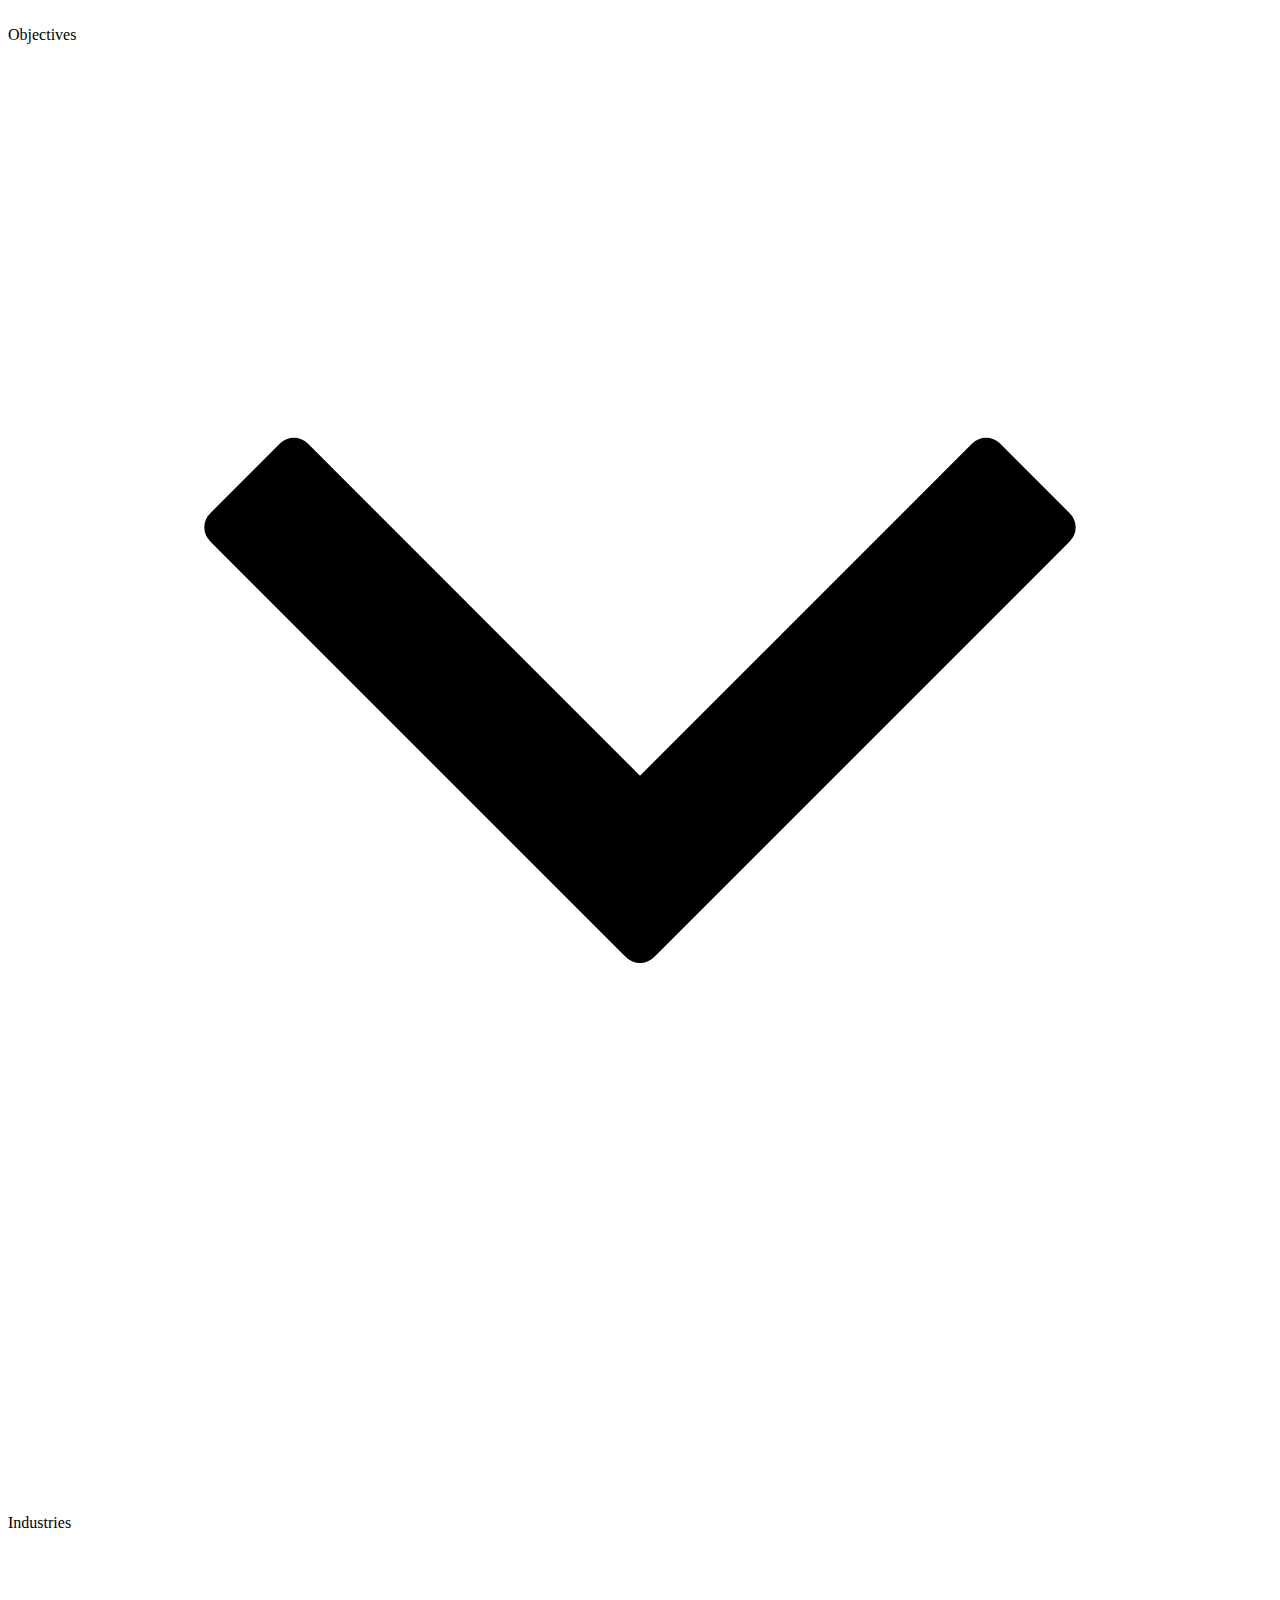
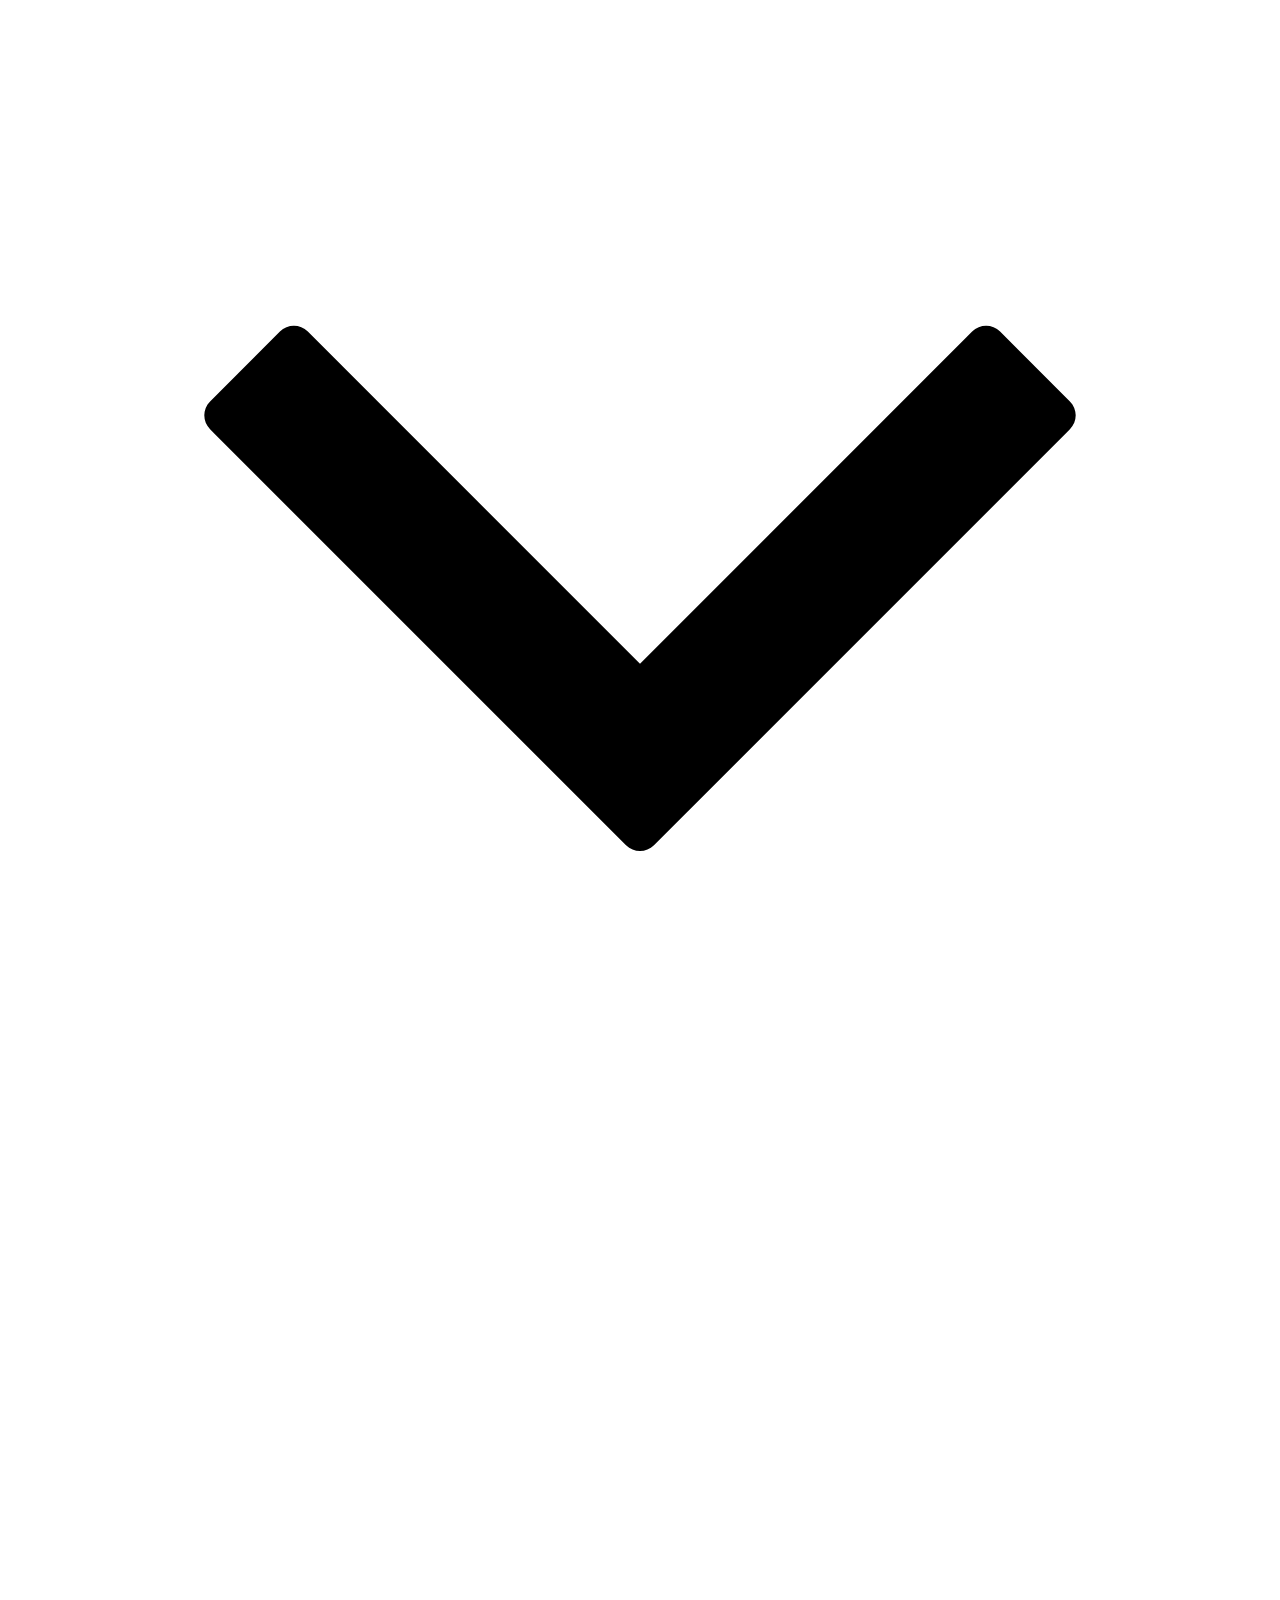
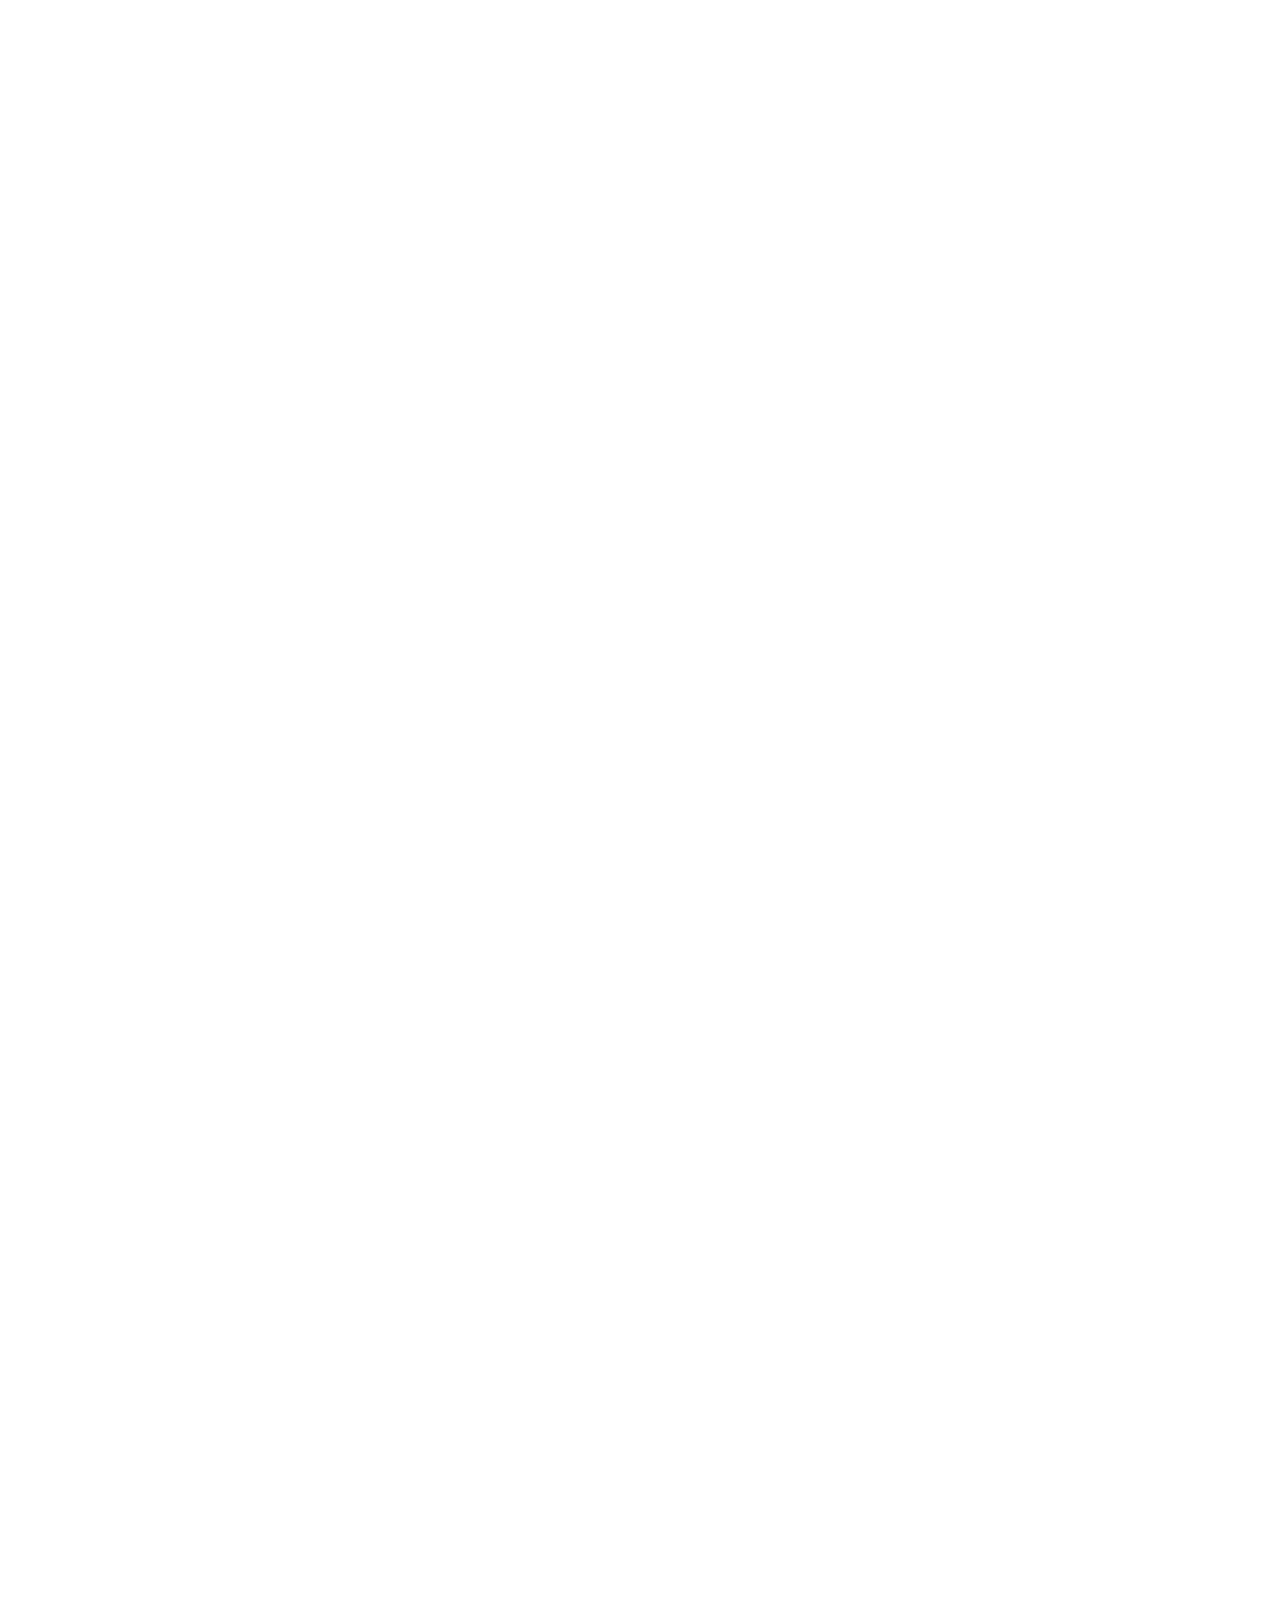
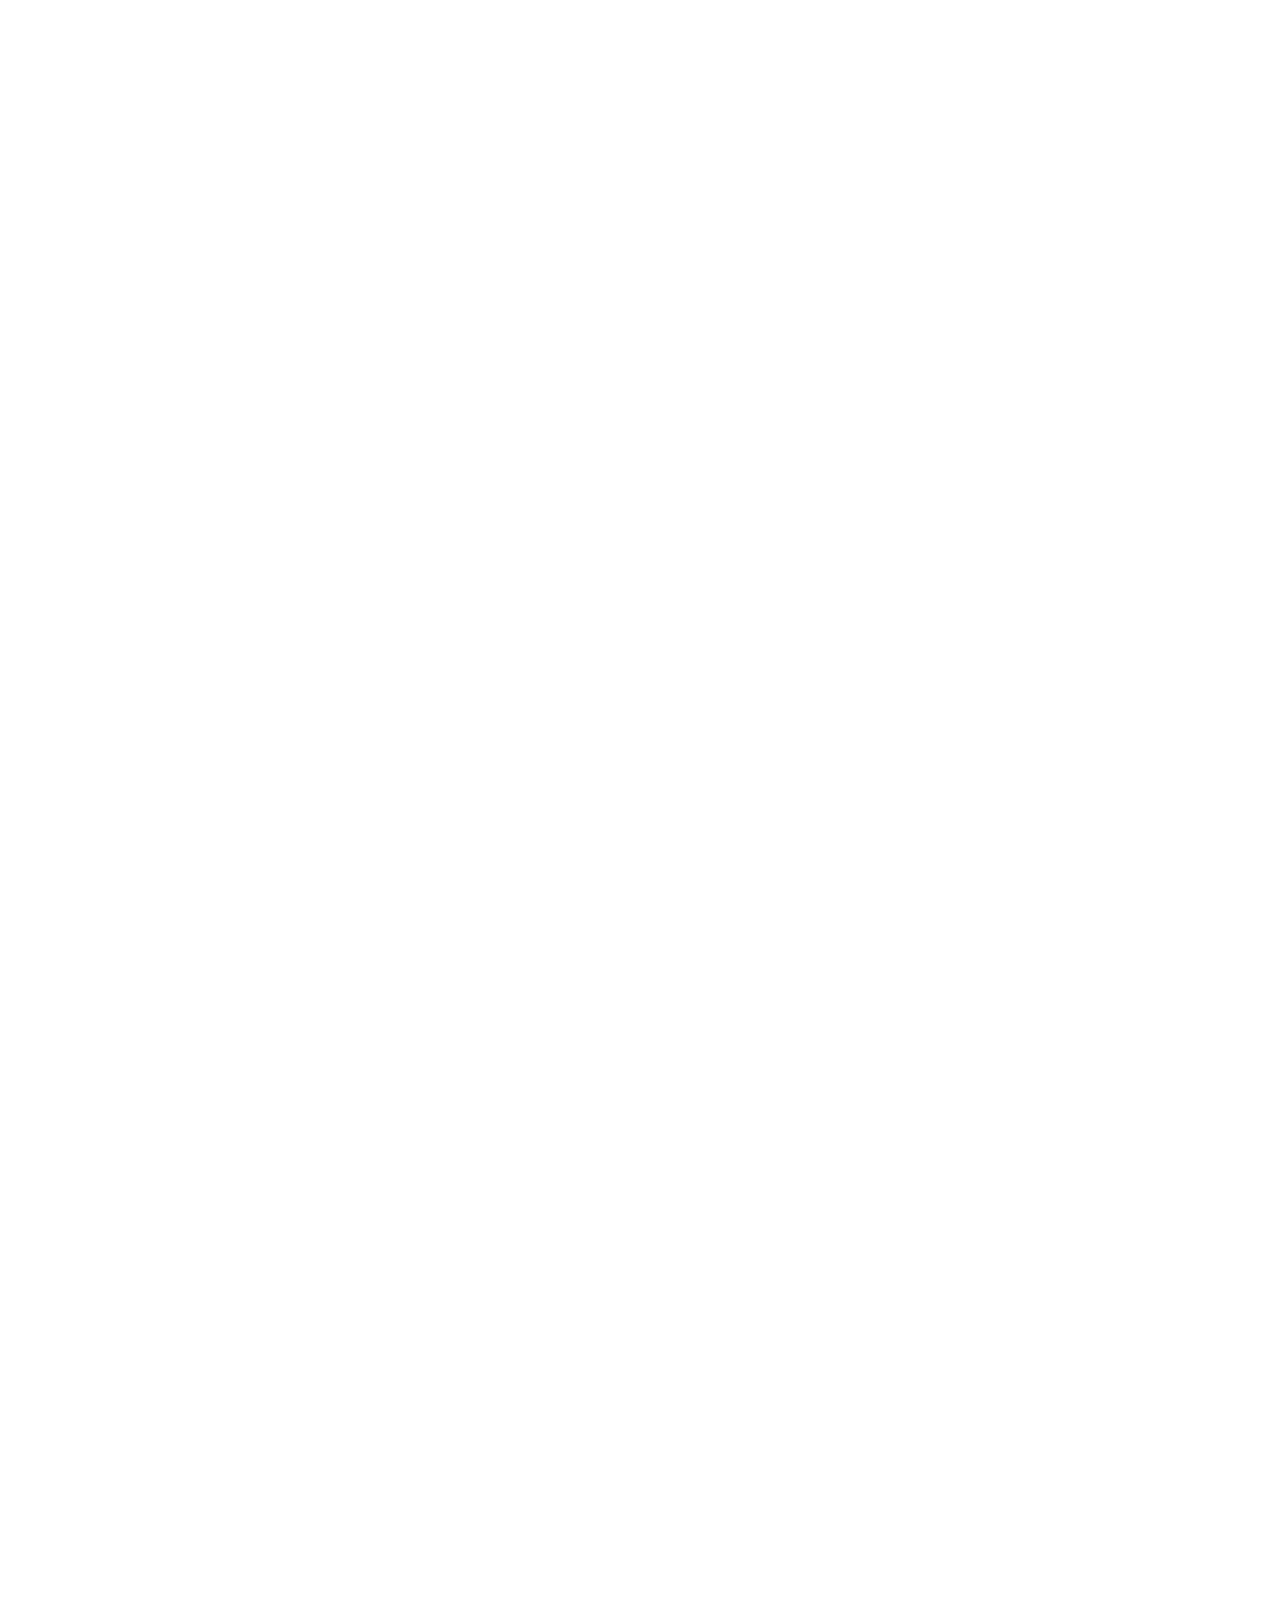
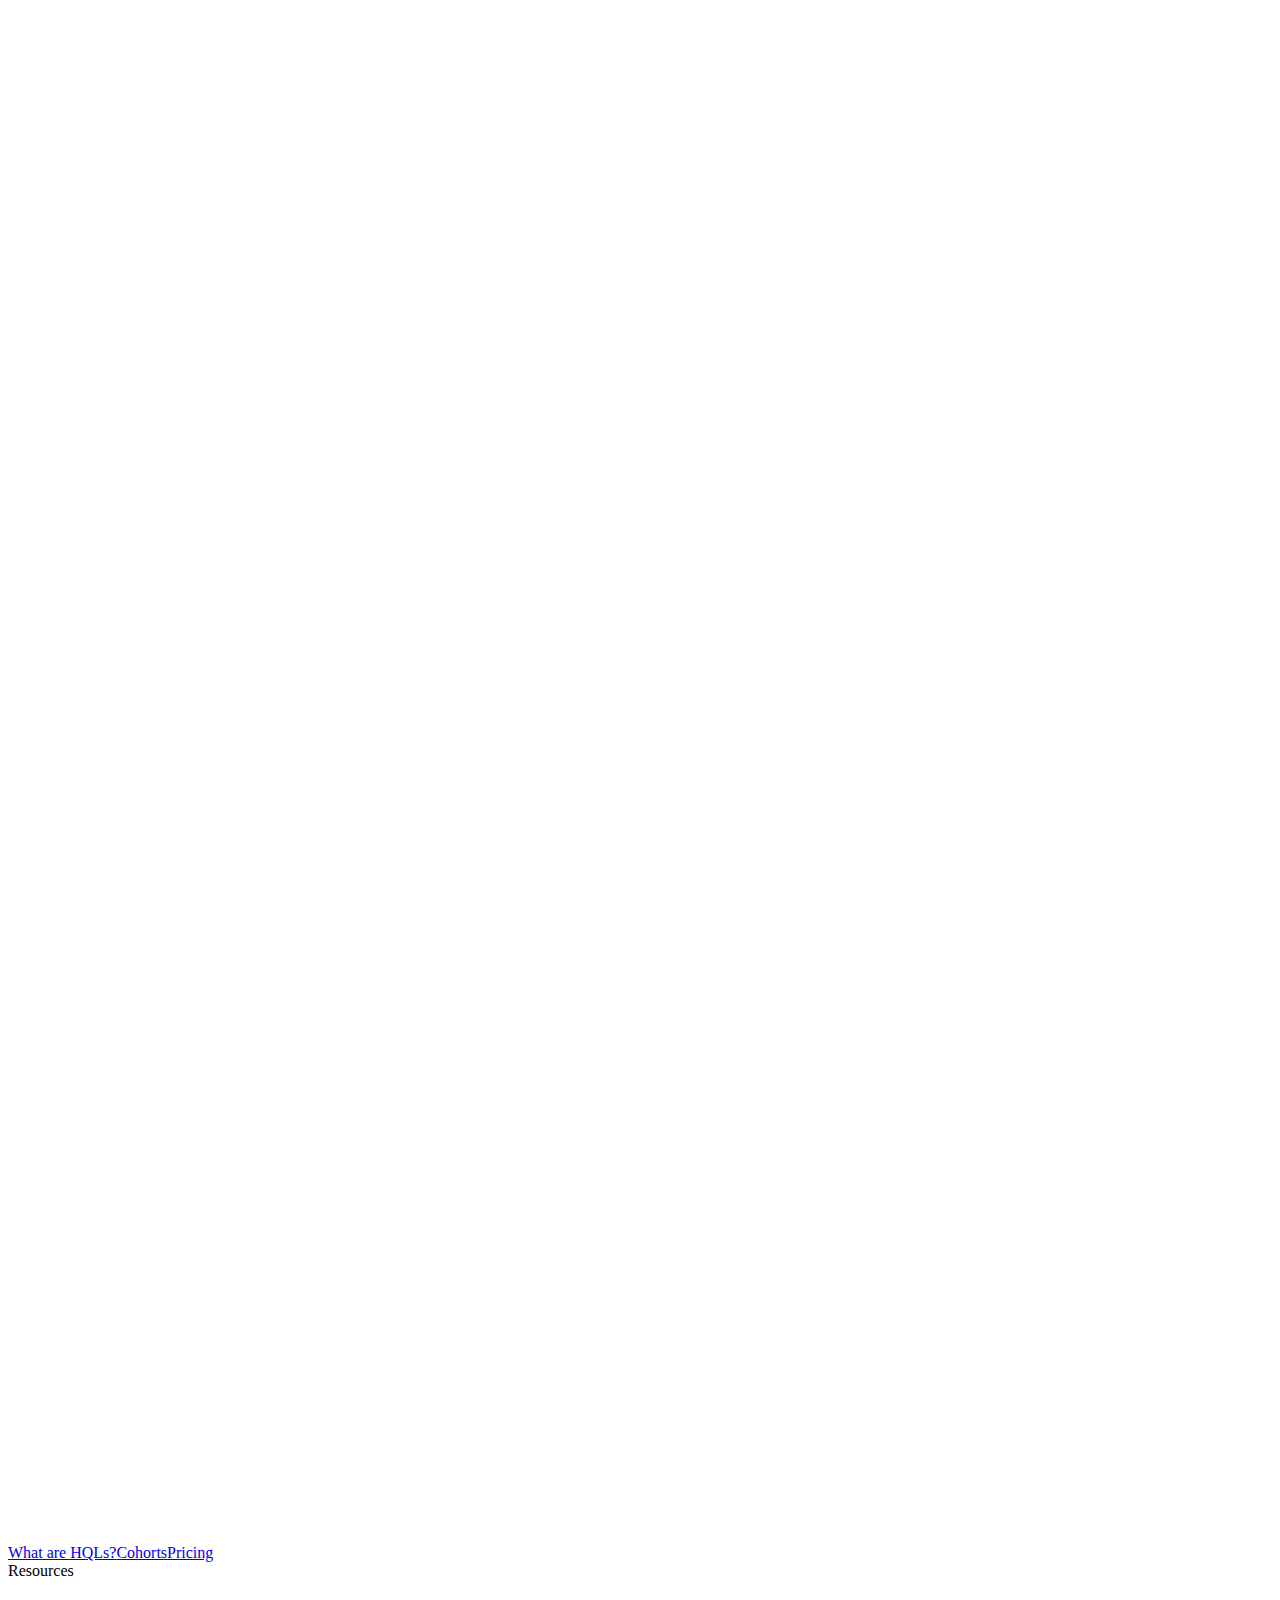
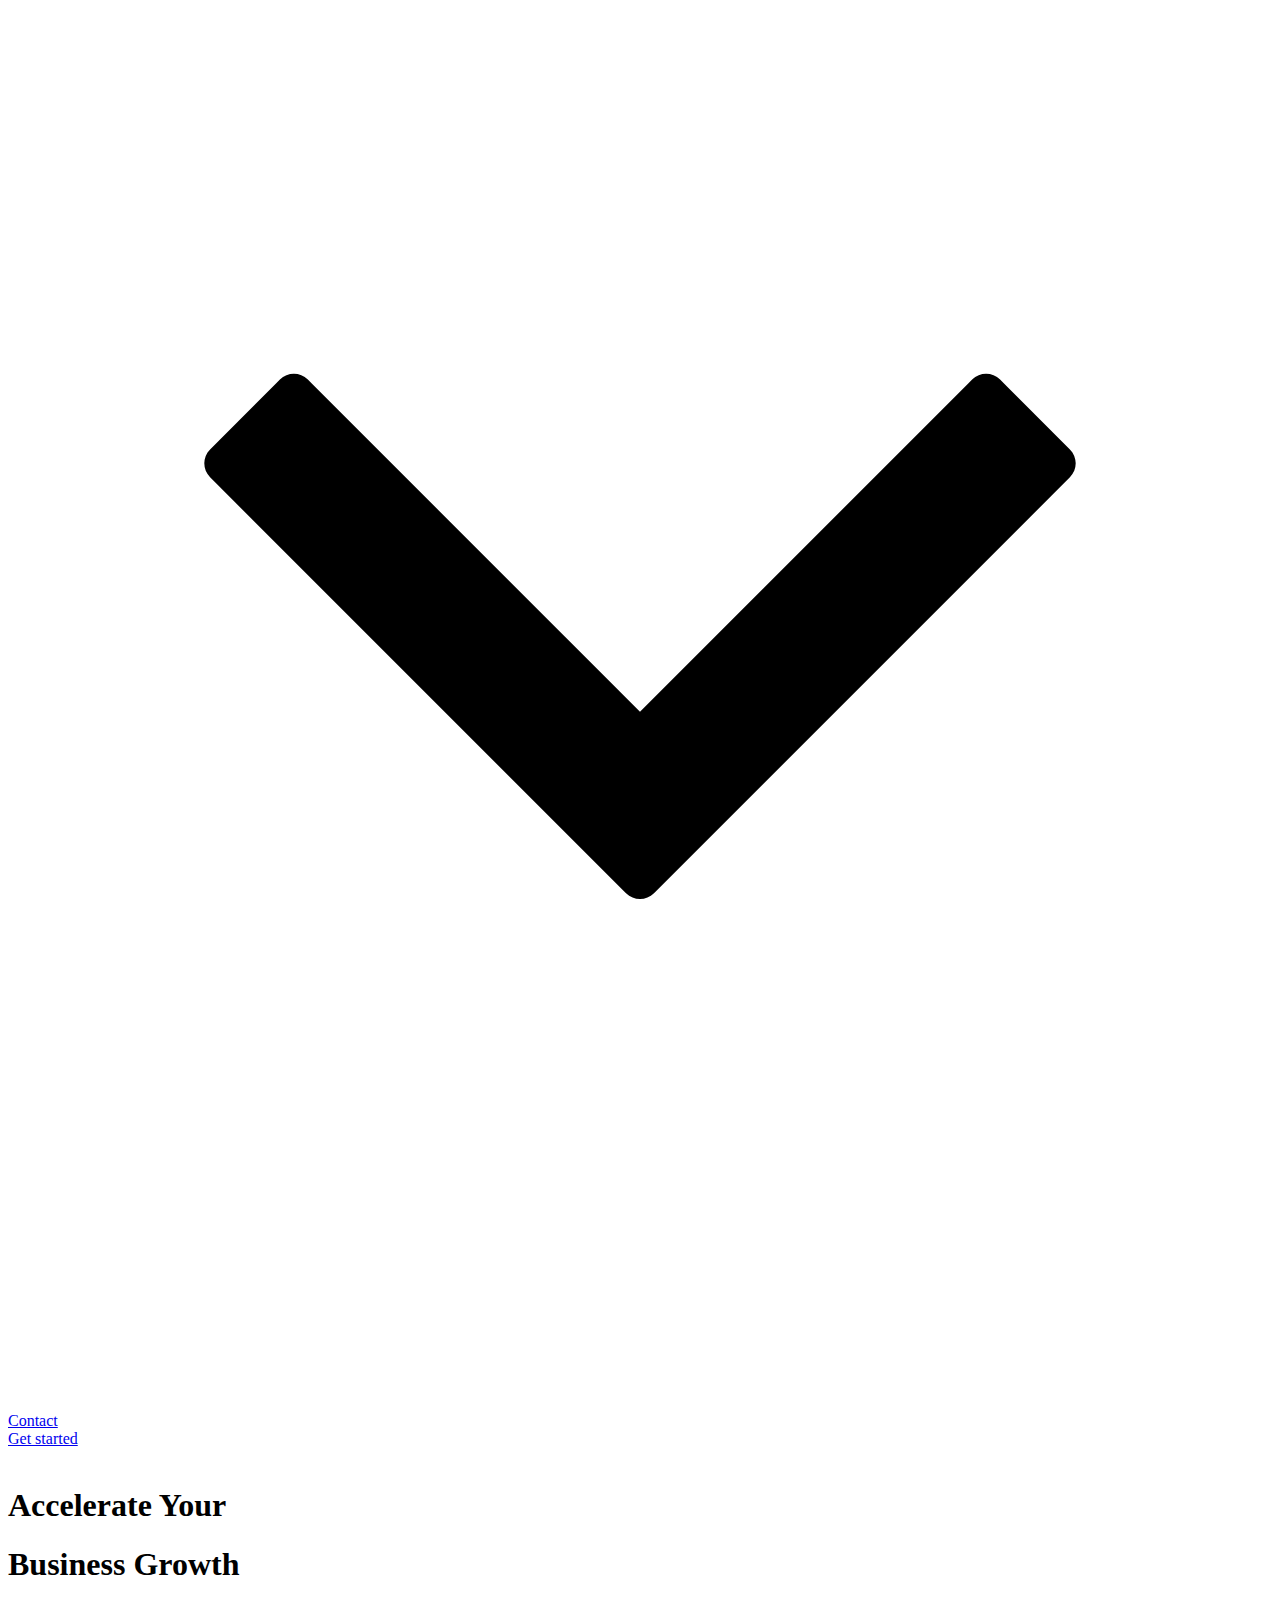
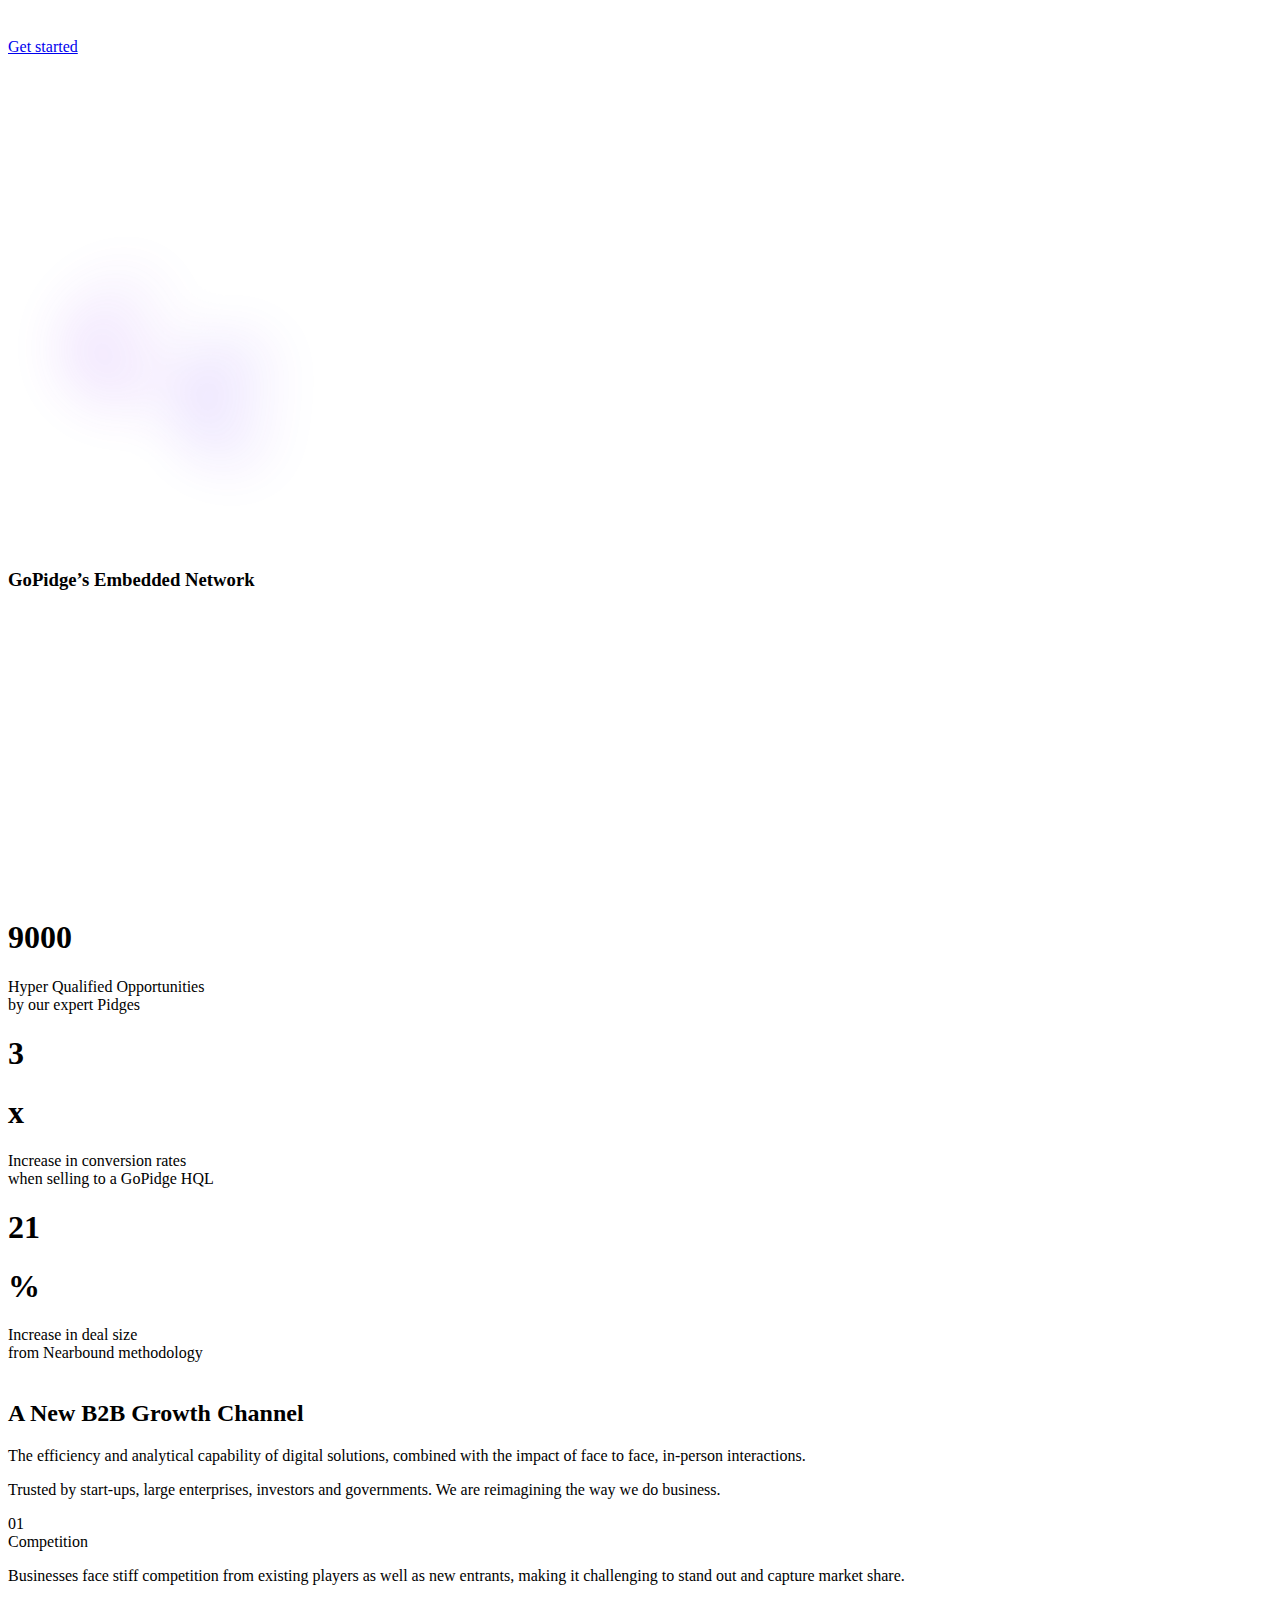
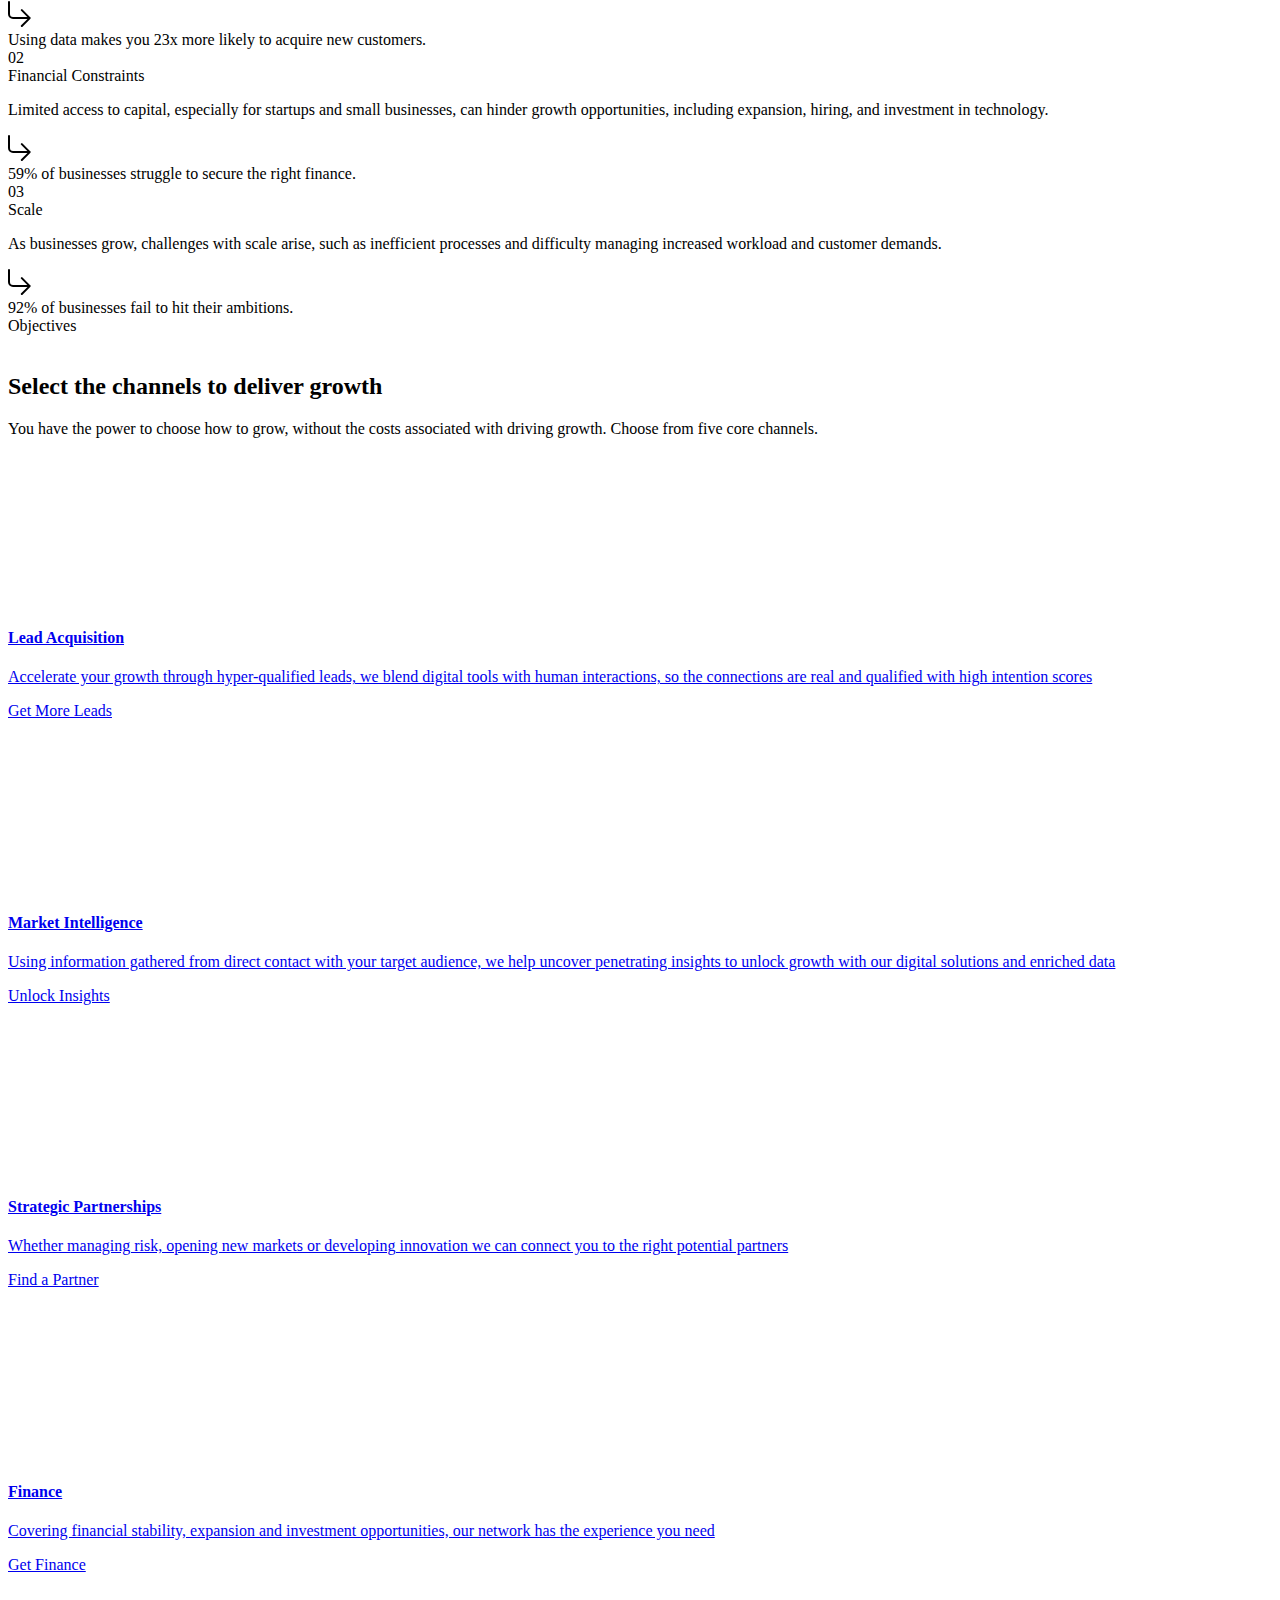
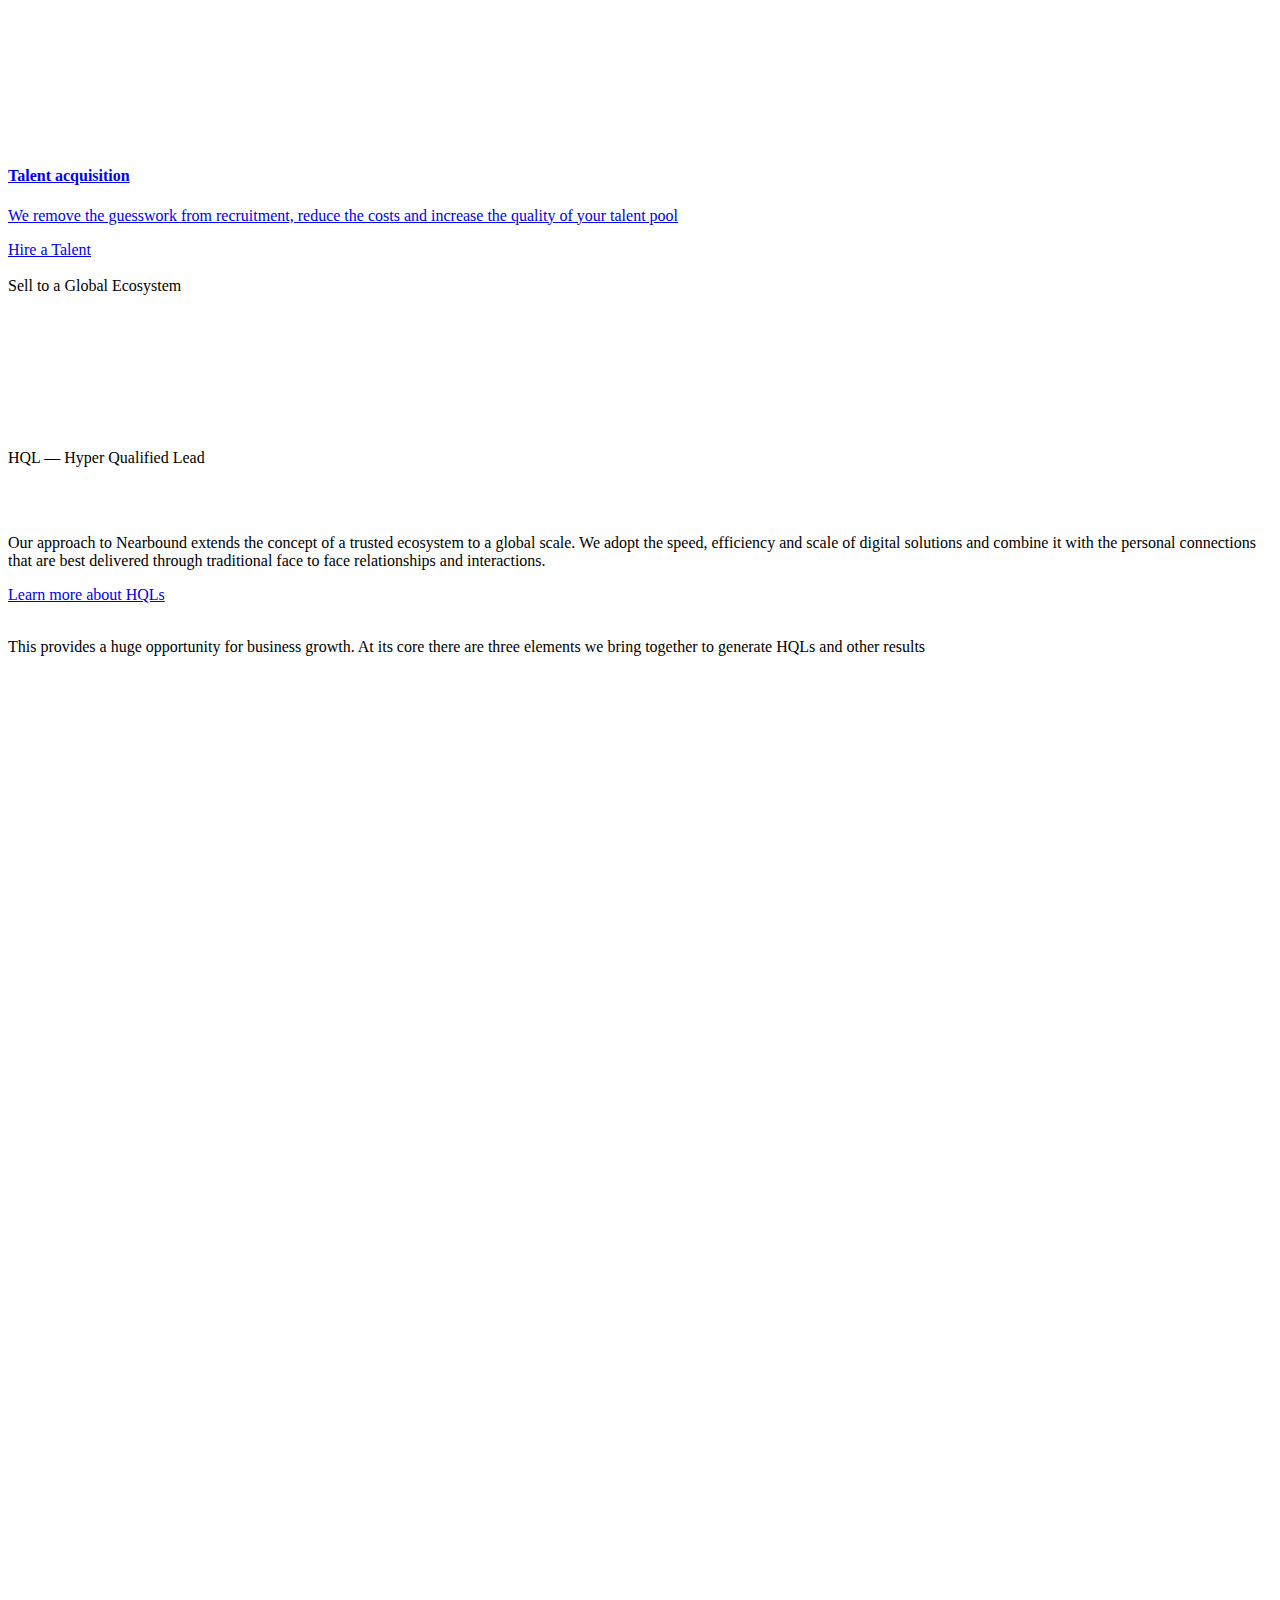
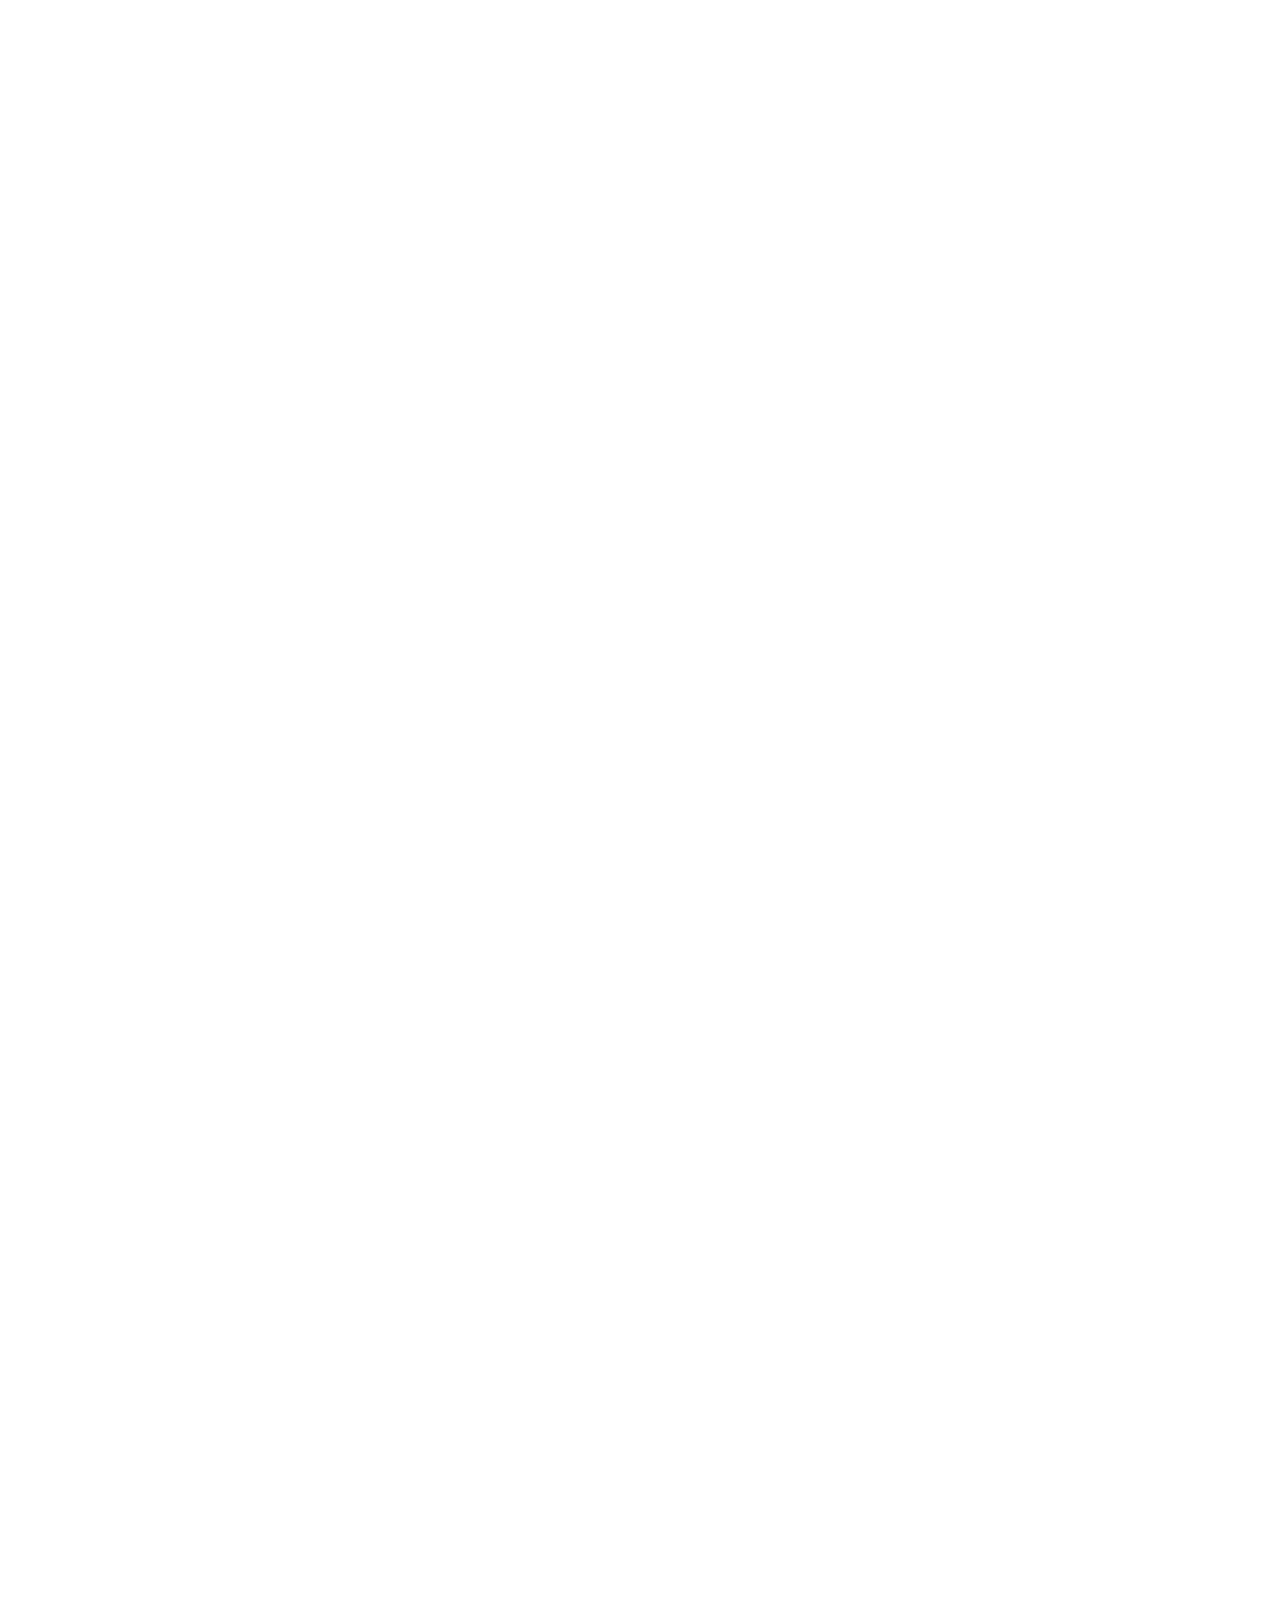
==== example.html @ 9767caae "example.html" ====
<!DOCTYPE html><!-- Last Published: Thu Mar 13 2025 07:01:37 GMT+0000 (Coordinated Universal Time) --><html data-wf-domain="www.gopidge.com" data-wf-page="65cb81c2d7b5c84b09d0b1db" data-wf-site="65cb81c1d7b5c84b09d0b178" lang="en" data-wf-locale="en"><head><meta charset="utf-8"/><title>GoPidge | Fastest growing B2B solution</title><meta content="GoPidge is a professional B2B platform purposefully designed to combine the speed, efficiency and analytical capability of digital solutions, with the positive impact made through face to face connections, to deliver highly qualified leads direct to you." name="description"/><meta content="GoPidge | Fastest growing B2B solution" property="og:title"/><meta content="GoPidge is a professional B2B platform purposefully designed to combine the speed, efficiency and analytical capability of digital solutions, with the positive impact made through face to face connections, to deliver highly qualified leads direct to you." property="og:description"/><meta content="GoPidge | Fastest growing B2B solution" property="twitter:title"/><meta content="GoPidge is a professional B2B platform purposefully designed to combine the speed, efficiency and analytical capability of digital solutions, with the positive impact made through face to face connections, to deliver highly qualified leads direct to you." property="twitter:description"/><meta property="og:type" content="website"/><meta content="summary_large_image" name="twitter:card"/><meta content="width=device-width, initial-scale=1" name="viewport"/><link href="https://cdn.prod.website-files.com/65cb81c1d7b5c84b09d0b178/css/gopidge----new-website.80ebb7211.css" rel="stylesheet" type="text/css"/><style>@media (min-width:992px) {html.w-mod-js:not(.w-mod-ix) [data-w-id="7165c226-d0f7-98c5-4f90-8e675f33f2a9"] {-webkit-transform:translate3d(0, 3rem, 0) scale3d(1, 1, 1) rotateX(0) rotateY(0) rotateZ(0) skew(0, 0);-moz-transform:translate3d(0, 3rem, 0) scale3d(1, 1, 1) rotateX(0) rotateY(0) rotateZ(0) skew(0, 0);-ms-transform:translate3d(0, 3rem, 0) scale3d(1, 1, 1) rotateX(0) rotateY(0) rotateZ(0) skew(0, 0);transform:translate3d(0, 3rem, 0) scale3d(1, 1, 1) rotateX(0) rotateY(0) rotateZ(0) skew(0, 0);opacity:0;}html.w-mod-js:not(.w-mod-ix) [data-w-id="7165c226-d0f7-98c5-4f90-8e675f33f2ef"] {-webkit-transform:translate3d(0, 3rem, 0) scale3d(1, 1, 1) rotateX(0) rotateY(0) rotateZ(0) skew(0, 0);-moz-transform:translate3d(0, 3rem, 0) scale3d(1, 1, 1) rotateX(0) rotateY(0) rotateZ(0) skew(0, 0);-ms-transform:translate3d(0, 3rem, 0) scale3d(1, 1, 1) rotateX(0) rotateY(0) rotateZ(0) skew(0, 0);transform:translate3d(0, 3rem, 0) scale3d(1, 1, 1) rotateX(0) rotateY(0) rotateZ(0) skew(0, 0);opacity:0;}html.w-mod-js:not(.w-mod-ix) [data-w-id="7165c226-d0f7-98c5-4f90-8e675f33f2ce"] {-webkit-transform:translate3d(0, 3rem, 0) scale3d(1, 1, 1) rotateX(0) rotateY(0) rotateZ(0) skew(0, 0);-moz-transform:translate3d(0, 3rem, 0) scale3d(1, 1, 1) rotateX(0) rotateY(0) rotateZ(0) skew(0, 0);-ms-transform:translate3d(0, 3rem, 0) scale3d(1, 1, 1) rotateX(0) rotateY(0) rotateZ(0) skew(0, 0);transform:translate3d(0, 3rem, 0) scale3d(1, 1, 1) rotateX(0) rotateY(0) rotateZ(0) skew(0, 0);opacity:0;}}@media (max-width:991px) and (min-width:768px) {html.w-mod-js:not(.w-mod-ix) [data-w-id="7165c226-d0f7-98c5-4f90-8e675f33f2a9"] {height:0px;}html.w-mod-js:not(.w-mod-ix) [data-w-id="7165c226-d0f7-98c5-4f90-8e675f33f2ef"] {height:0px;}html.w-mod-js:not(.w-mod-ix) [data-w-id="7165c226-d0f7-98c5-4f90-8e675f33f2ce"] {height:0px;}}@media (max-width:767px) and (min-width:480px) {html.w-mod-js:not(.w-mod-ix) [data-w-id="7165c226-d0f7-98c5-4f90-8e675f33f2a9"] {height:0px;}html.w-mod-js:not(.w-mod-ix) [data-w-id="7165c226-d0f7-98c5-4f90-8e675f33f2ef"] {height:0px;}html.w-mod-js:not(.w-mod-ix) [data-w-id="7165c226-d0f7-98c5-4f90-8e675f33f2ce"] {height:0px;}}@media (max-width:479px) {html.w-mod-js:not(.w-mod-ix) [data-w-id="7165c226-d0f7-98c5-4f90-8e675f33f2a9"] {height:0px;}html.w-mod-js:not(.w-mod-ix) [data-w-id="7165c226-d0f7-98c5-4f90-8e675f33f2ef"] {height:0px;}html.w-mod-js:not(.w-mod-ix) [data-w-id="7165c226-d0f7-98c5-4f90-8e675f33f2ce"] {height:0px;}}</style><link href="https://fonts.googleapis.com" rel="preconnect"/><link href="https://fonts.gstatic.com" rel="preconnect" crossorigin="anonymous"/><script src="https://ajax.googleapis.com/ajax/libs/webfont/1.6.26/webfont.js" type="text/javascript"></script><script type="text/javascript">WebFont.load({  google: {    families: ["Inter:regular,500","Inter:regular,500,600"]  }});</script><script type="text/javascript">!function(o,c){var n=c.documentElement,t=" w-mod-";n.className+=t+"js",("ontouchstart"in o||o.DocumentTouch&&c instanceof DocumentTouch)&&(n.className+=t+"touch")}(window,document);</script><link href="https://cdn.prod.website-files.com/65cb81c1d7b5c84b09d0b178/65fb98243743ea9b19ab9c66_favicon.svg" rel="shortcut icon" type="image/x-icon"/><link href="https://cdn.prod.website-files.com/65cb81c1d7b5c84b09d0b178/65fb978bc7805ba7c15475f1_webclip.svg" rel="apple-touch-icon"/><link href="https://gopidge.com/" rel="canonical"/><script async="" src="https://www.googletagmanager.com/gtag/js?id=G-KRMEQ17H18"></script><script type="text/javascript">window.dataLayer = window.dataLayer || [];function gtag(){dataLayer.push(arguments);}gtag('js', new Date());gtag('set', 'developer_id.dZGVlNj', true);gtag('config', 'G-KRMEQ17H18');</script><style>
    html.lenis {
      height: auto;
    }
    .lenis.lenis-smooth {
      scroll-behavior: auto;
    }
    .lenis.lenis-smooth [data-lenis-prevent] {
      overscroll-behavior: contain;
    }
    .lenis.lenis-stopped {
      overflow: hidden;
    }
    </style></head><body><div class="page-wrapper"><div class="global-styles w-embed"><style>
    
    /* Make text look crisper and more legible in all browsers */
    body {
      -webkit-font-smoothing: antialiased;
      -moz-osx-font-smoothing: grayscale;
      font-smoothing: antialiased;
      text-rendering: optimizeLegibility;
    }
    
    /* Focus state style for keyboard navigation for the focusable elements */
    *[tabindex]:focus-visible,
      input[type="file"]:focus-visible {
       outline: 0.125rem solid #4d65ff;
       outline-offset: 0.125rem;
    }
    
    /* Set color style to inherit */
    .inherit-color * {
        color: inherit;
    }
    
    /* Get rid of top margin on first element in any rich text element */
    .w-richtext > :not(div):first-child, .w-richtext > div:first-child > :first-child {
      margin-top: 0 !important;
    }
    
    /* Get rid of bottom margin on last element in any rich text element */
    .w-richtext>:last-child, .w-richtext ol li:last-child, .w-richtext ul li:last-child {
        margin-bottom: 0 !important;
    }
    
    
    /* Make sure containers never lose their center alignment */
    .container-medium,.container-small, .container-large {
        margin-right: auto !important;
      margin-left: auto !important;
    }
    
    /* 
    Make the following elements inherit typography styles from the parent and not have hardcoded values. 
    Important: You will not be able to style for example "All Links" in Designer with this CSS applied.
    Uncomment this CSS to use it in the project. Leave this message for future hand-off.
    */
    /*
    a,
    .w-input,
    .w-select,
    .w-tab-link,
    .w-nav-link,
    .w-dropdown-btn,
    .w-dropdown-toggle,
    .w-dropdown-link {
      color: inherit;
      text-decoration: inherit;
      font-size: inherit;
    }
    */
    
    /* Apply "..." after 3 lines of text */
    .text-style-3lines {
        display: -webkit-box;
        overflow: hidden;
        -webkit-line-clamp: 3;
        -webkit-box-orient: vertical;
    }
    
    /* Apply "..." after 2 lines of text */
    .text-style-2lines {
        display: -webkit-box;
        overflow: hidden;
        -webkit-line-clamp: 2;
        -webkit-box-orient: vertical;
    }
    
    /* Adds inline flex display */
    .display-inlineflex {
      display: inline-flex;
    }
    
    /* These classes are never overwritten */
    .hide {
      display: none !important;
    }
    
    @media screen and (max-width: 991px) {
        .hide, .hide-tablet {
            display: none !important;
        }
    }
      @media screen and (max-width: 767px) {
        .hide-mobile-landscape{
          display: none !important;
        }
    }
      @media screen and (max-width: 479px) {
        .hide-mobile{
          display: none !important;
        }
    }
     
    .margin-0 {
      margin: 0rem !important;
    }
      
    .padding-0 {
      padding: 0rem !important;
    }
    
    .spacing-clean {
    padding: 0rem !important;
    margin: 0rem !important;
    }
    
    .margin-top {
      margin-right: 0rem !important;
      margin-bottom: 0rem !important;
      margin-left: 0rem !important;
    }
    
    .padding-top {
      padding-right: 0rem !important;
      padding-bottom: 0rem !important;
      padding-left: 0rem !important;
    }
      
    .margin-right {
      margin-top: 0rem !important;
      margin-bottom: 0rem !important;
      margin-left: 0rem !important;
    }
    
    .padding-right {
      padding-top: 0rem !important;
      padding-bottom: 0rem !important;
      padding-left: 0rem !important;
    }
    
    .margin-bottom {
      margin-top: 0rem !important;
      margin-right: 0rem !important;
      margin-left: 0rem !important;
    }
    
    .padding-bottom {
      padding-top: 0rem !important;
      padding-right: 0rem !important;
      padding-left: 0rem !important;
    }
    
    .margin-left {
      margin-top: 0rem !important;
      margin-right: 0rem !important;
      margin-bottom: 0rem !important;
    }
      
    .padding-left {
      padding-top: 0rem !important;
      padding-right: 0rem !important;
      padding-bottom: 0rem !important;
    }
      
    .margin-horizontal {
      margin-top: 0rem !important;
      margin-bottom: 0rem !important;
    }
    
    .padding-horizontal {
      padding-top: 0rem !important;
      padding-bottom: 0rem !important;
    }
    
    .margin-vertical {
      margin-right: 0rem !important;
      margin-left: 0rem !important;
    }
      
    .padding-vertical {
      padding-right: 0rem !important;
      padding-left: 0rem !important;
    }
    
    .cta_wrapper::before {
      content: "";
      position: absolute;
      top: 0;
      left: 0;
      right: 0;
      bottom: 0;
      border-radius: 72px;
      border: 1px solid transparent;
      background: linear-gradient(180deg, rgba(232, 251, 255, 0.2) 0%, rgba(232, 251, 255, 0) 78.17%) border-box;
      -webkit-mask: linear-gradient(#fff 0 0) padding-box, linear-gradient(#fff 0 0);
      -webkit-mask-composite: destination-out;
      mask-composite: exclude;
      pointer-events: none;
    }
    
    @media only screen and (max-width: 992px) {
      .cta_wrapper::before {
        border-radius: 1.5rem;
      }
    }
    
    .marquee_track {
      will-change: transform;
      animation: marquee-horizontal 30s linear infinite;
      /* manipulate the speed of the marquee by changing "40s" line above*/
    }
    
    @keyframes marquee-horizontal {
      from { transform: translateY(0); }
      to { transform: translateY(-50%); }
    }
    
    @media only screen and (min-width: 992px) {
      .marquee_track:hover {
        animation-play-state: paused;
      }
    }
    
    
    </style></div><main class="main-wrapper"><div data-animation="default" class="navbar_component w-nav" data-easing2="ease" fs-scrolldisable-element="smart-nav" data-easing="ease" data-collapse="medium" data-w-id="af599ce6-0e18-3df8-549e-29816aa91d99" role="banner" data-no-scroll="1" data-duration="400"><div class="navbar_container"><a href="/" aria-current="page" class="navbar_logo-link w-nav-brand w--current"><img src="https://cdn.prod.website-files.com/65cb81c1d7b5c84b09d0b178/65fb950f2e1e5994c837d447_gopidge-logo.svg" loading="lazy" alt="" class="navbar_logo"/></a><nav role="navigation" class="navbar_menu is-page-height-tablet w-nav-menu"><div class="nav-link_wrapper"><div data-hover="true" data-delay="300" data-w-id="7165c226-d0f7-98c5-4f90-8e675f33f2a4" class="navbar11_menu-dropdown w-dropdown"><div class="navbar11_dropdown-toggle w-dropdown-toggle"><div class="nav-bar_dropdown">Objectives</div><div class="dropdown-chevron w-embed"><svg width=" 100%" height=" 100%" viewBox="0 0 16 16" fill="none" xmlns="http://www.w3.org/2000/svg">
    <path fill-rule="evenodd" clip-rule="evenodd" d="M2.55806 6.29544C2.46043 6.19781 2.46043 6.03952 2.55806 5.94189L3.44195 5.058C3.53958 4.96037 3.69787 4.96037 3.7955 5.058L8.00001 9.26251L12.2045 5.058C12.3021 4.96037 12.4604 4.96037 12.5581 5.058L13.4419 5.94189C13.5396 6.03952 13.5396 6.19781 13.4419 6.29544L8.17678 11.5606C8.07915 11.6582 7.92086 11.6582 7.82323 11.5606L2.55806 6.29544Z" fill="currentColor"/>
    </svg></div></div><nav data-w-id="7165c226-d0f7-98c5-4f90-8e675f33f2a9" class="navbar11_dropdown-list w-dropdown-list"><div class="navbar11_dropdown-link-list"><a href="/objectives/lead-acquisition" class="navbar11_dropdown-link w-inline-block"><div class="navbar11_icon-wrapper"><div class="icon-embed-xsmall w-embed"><svg width="20" height="20" viewBox="0 0 20 20" fill="none" xmlns="http://www.w3.org/2000/svg">
    <g id="Leads Acquisition">
    <path id="Icon" d="M2.8215 4.72239C2.19121 4.01796 1.87607 3.66574 1.86418 3.3664C1.85386 3.10636 1.9656 2.85643 2.16628 2.69074C2.39728 2.5 2.86991 2.5 3.81515 2.5H16.1843C17.1295 2.5 17.6021 2.5 17.8331 2.69074C18.0338 2.85643 18.1456 3.10636 18.1352 3.3664C18.1233 3.66574 17.8082 4.01796 17.1779 4.72239L12.4227 10.037C12.2971 10.1774 12.2343 10.2477 12.1895 10.3276C12.1497 10.3984 12.1206 10.4747 12.1029 10.554C12.083 10.6435 12.083 10.7377 12.083 10.9261V15.382C12.083 15.5449 12.083 15.6264 12.0568 15.6969C12.0335 15.7591 11.9958 15.8149 11.9466 15.8596C11.8909 15.9102 11.8153 15.9404 11.664 16.001L8.83063 17.1343C8.52435 17.2568 8.3712 17.3181 8.24827 17.2925C8.14076 17.2702 8.04642 17.2063 7.98575 17.1148C7.91637 17.0101 7.91637 16.8452 7.91637 16.5153V10.9261C7.91637 10.7377 7.91637 10.6435 7.89647 10.554C7.87883 10.4747 7.84968 10.3984 7.80995 10.3276C7.76516 10.2477 7.70233 10.1774 7.57669 10.037L2.8215 4.72239Z" stroke="#947EFB" stroke-width="2" stroke-linecap="round" stroke-linejoin="round"/>
    </g>
    </svg></div></div><div id="w-node-_7165c226-d0f7-98c5-4f90-8e675f33f2ae-09d0b1db" class="navbar11_text-wrapper"><div>Lead Aquisition</div></div></a><a href="/objectives/market-intelligence" class="navbar11_dropdown-link w-inline-block"><div class="navbar11_icon-wrapper"><div class="icon-embed-xsmall w-embed"><svg width="20" height="20" viewBox="0 0 20 20" fill="none" xmlns="http://www.w3.org/2000/svg">
    <path id="Vector" d="M10 20C8.02219 20 6.08879 19.4135 4.4443 18.3147C2.79981 17.2159 1.51809 15.6541 0.761209 13.8268C0.00433286 11.9996 -0.1937 9.98891 0.192152 8.0491C0.578004 6.10929 1.53041 4.32746 2.92894 2.92894C4.32746 1.53041 6.10929 0.578004 8.0491 0.192152C9.98891 -0.1937 11.9996 0.00433286 13.8268 0.761209C15.6541 1.51809 17.2159 2.79981 18.3147 4.4443C19.4135 6.08879 20 8.02219 20 10C19.9971 12.6513 18.9426 15.1932 17.0679 17.0679C15.1932 18.9426 12.6513 19.9971 10 20ZM10 1.66667C8.35182 1.66667 6.74066 2.15541 5.37025 3.07109C3.99984 3.98677 2.93174 5.28826 2.30101 6.81097C1.67028 8.33369 1.50525 10.0092 1.82679 11.6258C2.14834 13.2423 2.94201 14.7271 4.10745 15.8926C5.27288 17.058 6.75774 17.8517 8.37425 18.1732C9.99076 18.4948 11.6663 18.3297 13.189 17.699C14.7117 17.0683 16.0132 16.0002 16.9289 14.6298C17.8446 13.2593 18.3333 11.6482 18.3333 10C18.3309 7.79061 17.4522 5.6724 15.8899 4.11013C14.3276 2.54785 12.2094 1.6691 10 1.66667Z" fill="#428EEF"/>
    </svg></div></div><div class="navbar11_text-wrapper"><div>Market Intelligence</div></div></a><a href="/objectives/strategic-partnerships" class="navbar11_dropdown-link w-inline-block"><div class="navbar11_icon-wrapper"><div class="icon-embed-xsmall w-embed"><svg width="20" height="14" viewBox="0 0 20 14" fill="none" xmlns="http://www.w3.org/2000/svg">
    <g id="Strategic Partnerships">
    <g id="01 align center">
    <path id="Vector" d="M6.66667 13.6668C5.34813 13.6668 4.05919 13.2758 2.96287 12.5433C1.86654 11.8108 1.01206 10.7696 0.507473 9.55139C0.00288857 8.33321 -0.129134 6.99277 0.128101 5.69956C0.385336 4.40636 1.02027 3.21847 1.95262 2.28612C2.88497 1.35377 4.07286 0.718832 5.36607 0.461597C6.65927 0.204362 7.99972 0.336385 9.21789 0.840969C10.4361 1.34555 11.4773 2.20004 12.2098 3.29636C12.9423 4.39269 13.3333 5.68162 13.3333 7.00016C13.3314 8.76769 12.6284 10.4623 11.3786 11.7121C10.1288 12.9619 8.43419 13.6649 6.66667 13.6668ZM6.66667 1.44461C5.56788 1.44461 4.49377 1.77044 3.58017 2.38089C2.66656 2.99134 1.95449 3.859 1.53401 4.87415C1.11352 5.88929 1.0035 7.00633 1.21786 8.084C1.43222 9.16167 1.96134 10.1516 2.7383 10.9285C3.51526 11.7055 4.50516 12.2346 5.58283 12.449C6.66051 12.6633 7.77754 12.5533 8.79269 12.1328C9.80783 11.7123 10.6755 11.0003 11.2859 10.0867C11.8964 9.17306 12.2222 8.09895 12.2222 7.00016C12.2206 5.52724 11.6348 4.1151 10.5933 3.07358C9.55173 2.03206 8.1396 1.44623 6.66667 1.44461Z" fill="#ED4647"/>
    </g>
    <g id="01 align center_2">
    <path id="Vector_2" d="M13.3334 13.6668C12.0149 13.6668 10.7259 13.2758 9.62962 12.5433C8.53329 11.8108 7.6788 10.7696 7.17422 9.55139C6.66964 8.33321 6.53761 6.99277 6.79485 5.69956C7.05208 4.40636 7.68702 3.21847 8.61937 2.28612C9.55172 1.35377 10.7396 0.718832 12.0328 0.461597C13.326 0.204362 14.6665 0.336385 15.8846 0.840969C17.1028 1.34555 18.144 2.20004 18.8765 3.29636C19.6091 4.39269 20.0001 5.68162 20.0001 7.00016C19.9982 8.76769 19.2952 10.4623 18.0453 11.7121C16.7955 12.9619 15.1009 13.6649 13.3334 13.6668ZM13.3334 1.44461C12.2346 1.44461 11.1605 1.77044 10.2469 2.38089C9.33331 2.99134 8.62124 3.859 8.20075 4.87415C7.78027 5.88929 7.67025 7.00633 7.88461 8.084C8.09897 9.16167 8.62809 10.1516 9.40505 10.9285C10.182 11.7055 11.1719 12.2346 12.2496 12.449C13.3273 12.6633 14.4443 12.5533 15.4594 12.1328C16.4746 11.7123 17.3422 11.0003 17.9527 10.0867C18.5631 9.17306 18.889 8.09895 18.889 7.00016C18.8874 5.52724 18.3015 4.1151 17.26 3.07358C16.2185 2.03206 14.8063 1.44623 13.3334 1.44461Z" fill="#ED4647"/>
    </g>
    </g>
    </svg></div></div><div class="navbar11_text-wrapper"><div>Strategic Partnerships</div></div></a><a href="/objectives/finance" class="navbar11_dropdown-link w-inline-block"><div class="navbar11_icon-wrapper"><div class="icon-embed-xsmall w-embed"><svg width="22" height="18" viewBox="0 0 22 18" fill="none" xmlns="http://www.w3.org/2000/svg">
    <path id="Icon" d="M1.63708 14.5122L9.65086 2.64768C10.0938 1.99195 10.3152 1.66409 10.6041 1.55397C10.8561 1.45792 11.1439 1.45792 11.3959 1.55397C11.6848 1.66409 11.9062 1.99195 12.3491 2.64767L20.3629 14.5122C20.8074 15.1703 21.0297 15.4994 20.9968 15.7694C20.9682 16.005 20.8242 16.219 20.6007 16.3583C20.3445 16.518 19.9009 16.518 19.0138 16.518H2.98622C2.09907 16.518 1.65549 16.518 1.39928 16.3583C1.17581 16.219 1.03183 16.005 1.00318 15.7694C0.970333 15.4994 1.19258 15.1703 1.63708 14.5122Z" stroke="#3CCB97" stroke-width="2" stroke-linecap="round" stroke-linejoin="round"/>
    </svg></div></div><div class="navbar11_text-wrapper"><div>Finance</div></div></a><a href="/objectives/talent-acquisition" class="navbar11_dropdown-link w-inline-block"><div class="navbar11_icon-wrapper"><div class="icon-embed-xsmall w-embed"><svg width="20" height="20" viewBox="0 0 20 20" fill="none" xmlns="http://www.w3.org/2000/svg">
    <g id="star-01">
    <path id="Icon" d="M9.40229 2.8778C9.59436 2.48869 9.6904 2.29413 9.82077 2.23197C9.9342 2.17789 10.066 2.17789 10.1794 2.23197C10.3098 2.29413 10.4058 2.48869 10.5979 2.8778L12.4201 6.56944C12.4768 6.68432 12.5052 6.74176 12.5466 6.78635C12.5833 6.82584 12.6273 6.85783 12.6762 6.88056C12.7314 6.90623 12.7948 6.91549 12.9215 6.93402L16.9976 7.5298C17.4268 7.59253 17.6414 7.6239 17.7407 7.72874C17.8271 7.81995 17.8678 7.94529 17.8513 8.06985C17.8324 8.21302 17.6771 8.36436 17.3663 8.66702L14.418 11.5387C14.326 11.6282 14.2801 11.673 14.2504 11.7263C14.2242 11.7734 14.2073 11.8252 14.2008 11.8788C14.1935 11.9393 14.2043 12.0025 14.226 12.129L14.9217 16.1851C14.9951 16.6129 15.0318 16.8269 14.9628 16.9538C14.9028 17.0642 14.7962 17.1417 14.6726 17.1646C14.5306 17.1909 14.3385 17.0899 13.9543 16.8879L10.3104 14.9716C10.1969 14.9119 10.1401 14.882 10.0803 14.8703C10.0273 14.8599 9.97286 14.8599 9.91991 14.8703C9.8601 14.882 9.80333 14.9119 9.68979 14.9716L6.04585 16.8879C5.66168 17.0899 5.46959 17.1909 5.32756 17.1646C5.20398 17.1417 5.09735 17.0642 5.03736 16.9538C4.96841 16.8269 5.0051 16.6129 5.07848 16.1851L5.77415 12.129C5.79584 12.0025 5.80669 11.9393 5.79935 11.8788C5.79285 11.8252 5.77601 11.7734 5.74975 11.7263C5.7201 11.673 5.67414 11.6282 5.58224 11.5387L2.63388 8.66702C2.32313 8.36436 2.16776 8.21302 2.14885 8.06985C2.1324 7.94529 2.17304 7.81995 2.25946 7.72874C2.35878 7.6239 2.57339 7.59253 3.00262 7.5298L7.07867 6.93402C7.20543 6.91549 7.26881 6.90623 7.32401 6.88056C7.37288 6.85783 7.41688 6.82584 7.45357 6.78635C7.495 6.74176 7.52336 6.68432 7.58006 6.56944L9.40229 2.8778Z" stroke="#D4AF37" stroke-width="2" stroke-linecap="round" stroke-linejoin="round"/>
    </g>
    </svg></div></div><div class="navbar11_text-wrapper"><div>Talent acquisition</div></div></a></div></nav></div><div data-hover="true" data-delay="300" data-w-id="7165c226-d0f7-98c5-4f90-8e675f33f2c9" class="navbar11_menu-dropdown w-dropdown"><div class="navbar11_dropdown-toggle w-dropdown-toggle"><div>Industries</div><div class="dropdown-chevron w-embed"><svg width=" 100%" height=" 100%" viewBox="0 0 16 16" fill="none" xmlns="http://www.w3.org/2000/svg">
    <path fill-rule="evenodd" clip-rule="evenodd" d="M2.55806 6.29544C2.46043 6.19781 2.46043 6.03952 2.55806 5.94189L3.44195 5.058C3.53958 4.96037 3.69787 4.96037 3.7955 5.058L8.00001 9.26251L12.2045 5.058C12.3021 4.96037 12.4604 4.96037 12.5581 5.058L13.4419 5.94189C13.5396 6.03952 13.5396 6.19781 13.4419 6.29544L8.17678 11.5606C8.07915 11.6582 7.92086 11.6582 7.82323 11.5606L2.55806 6.29544Z" fill="currentColor"/>
    </svg></div></div><nav data-w-id="7165c226-d0f7-98c5-4f90-8e675f33f2ce" class="navbar11_dropdown-list w-dropdown-list"><div class="navbar11_dropdown-link-list"><a href="/business/startups-and-smes" class="navbar11_dropdown-link w-inline-block"><div class="navbar11_icon-wrapper"><div class="icon-embed-xsmall w-embed"><svg width="100%" height="100%" viewBox="0 0 24 24" fill="none" xmlns="http://www.w3.org/2000/svg">
    <path d="M12 14.9998L9 11.9998M12 14.9998C13.3968 14.4685 14.7369 13.7985 16 12.9998M12 14.9998V19.9998C12 19.9998 15.03 19.4498 16 17.9998C17.08 16.3798 16 12.9998 16 12.9998M9 11.9998C9.53214 10.6192 10.2022 9.29582 11 8.04976C12.1652 6.18675 13.7876 4.65281 15.713 3.59385C17.6384 2.53489 19.8027 1.98613 22 1.99976C22 4.71976 21.22 9.49976 16 12.9998M9 11.9998H4C4 11.9998 4.55 8.96976 6 7.99976C7.62 6.91976 11 7.99976 11 7.99976M4.5 16.4998C3 17.7598 2.5 21.4998 2.5 21.4998C2.5 21.4998 6.24 20.9998 7.5 19.4998C8.21 18.6598 8.2 17.3698 7.41 16.5898C7.02131 16.2188 6.50929 16.0044 5.97223 15.9878C5.43516 15.9712 4.91088 16.1535 4.5 16.4998Z" stroke="currentColor" stroke-width="2" stroke-linecap="round" stroke-linejoin="round"/>
    </svg></div></div><div>Startups and SMEs</div></a><a href="/business/enterprise" class="navbar11_dropdown-link w-inline-block"><div class="navbar11_icon-wrapper"><div class="icon-embed-xsmall w-embed"><svg width="100%" height="100%" viewBox="0 0 24 24" fill="none" xmlns="http://www.w3.org/2000/svg">
    <path d="M13 11H17.8C18.9201 11 19.4802 11 19.908 11.218C20.2843 11.4097 20.5903 11.7157 20.782 12.092C21 12.5198 21 13.0799 21 14.2V21M13 21V6.2C13 5.0799 13 4.51984 12.782 4.09202C12.5903 3.71569 12.2843 3.40973 11.908 3.21799C11.4802 3 10.9201 3 9.8 3H6.2C5.0799 3 4.51984 3 4.09202 3.21799C3.71569 3.40973 3.40973 3.71569 3.21799 4.09202C3 4.51984 3 5.0799 3 6.2V21M22 21H2M6.5 7H9.5M6.5 11H9.5M6.5 15H9.5" stroke="currentColor" stroke-width="2" stroke-linecap="round" stroke-linejoin="round"/>
    </svg></div></div><div>Large Enterprises</div></a><a href="/business/government" class="navbar11_dropdown-link w-inline-block"><div class="navbar11_icon-wrapper"><div class="icon-embed-xsmall w-embed"><svg width="100%" height="100%" viewBox="0 0 24 24" fill="none" xmlns="http://www.w3.org/2000/svg">
    <path d="M3 21H21M6 18V9.99998M10 18V9.99998M14 18V9.99998M18 18V9.99998M20 6.99998L12.424 2.26498C12.2702 2.16884 12.1933 2.12077 12.1108 2.10203C12.0379 2.08546 11.9621 2.08546 11.8892 2.10203C11.8067 2.12077 11.7298 2.16884 11.576 2.26498L4 6.99998H20Z" stroke="currentColor" stroke-width="2" stroke-linecap="round" stroke-linejoin="round"/>
    </svg></div></div><div>Governments</div></a><a href="/business/investors" class="navbar11_dropdown-link w-inline-block"><div class="navbar11_icon-wrapper"><div class="icon-embed-xsmall w-embed"><svg width="100%" height="100%" viewBox="0 0 24 24" fill="none" xmlns="http://www.w3.org/2000/svg">
    <path d="M5.3163 19.4384C5.92462 18.0052 7.34492 17 9 17H15C16.6551 17 18.0754 18.0052 18.6837 19.4384M16 9.5C16 11.7091 14.2091 13.5 12 13.5C9.79086 13.5 8 11.7091 8 9.5C8 7.29086 9.79086 5.5 12 5.5C14.2091 5.5 16 7.29086 16 9.5ZM22 12C22 17.5228 17.5228 22 12 22C6.47715 22 2 17.5228 2 12C2 6.47715 6.47715 2 12 2C17.5228 2 22 6.47715 22 12Z" stroke="currentColor" stroke-width="2" stroke-linecap="round" stroke-linejoin="round"/>
    </svg></div></div><div>Investors</div></a></div></nav></div><a href="/hql" class="navbar11_link w-nav-link">What are HQLs?</a><a href="/cohort" class="navbar11_link w-nav-link">Cohorts</a><a href="/pricing" class="navbar11_link w-nav-link">Pricing</a><div data-hover="true" data-delay="300" data-w-id="7165c226-d0f7-98c5-4f90-8e675f33f2ea" class="navbar11_menu-dropdown w-dropdown"><div class="navbar11_dropdown-toggle w-dropdown-toggle"><div class="nav-bar_dropdown">Resources</div><div class="dropdown-chevron w-embed"><svg width=" 100%" height=" 100%" viewBox="0 0 16 16" fill="none" xmlns="http://www.w3.org/2000/svg">
    <path fill-rule="evenodd" clip-rule="evenodd" d="M2.55806 6.29544C2.46043 6.19781 2.46043 6.03952 2.55806 5.94189L3.44195 5.058C3.53958 4.96037 3.69787 4.96037 3.7955 5.058L8.00001 9.26251L12.2045 5.058C12.3021 4.96037 12.4604 4.96037 12.5581 5.058L13.4419 5.94189C13.5396 6.03952 13.5396 6.19781 13.4419 6.29544L8.17678 11.5606C8.07915 11.6582 7.92086 11.6582 7.82323 11.5606L2.55806 6.29544Z" fill="currentColor"/>
    </svg></div></div><nav data-w-id="7165c226-d0f7-98c5-4f90-8e675f33f2ef" class="navbar11_dropdown-list w-dropdown-list"><div class="navbar11_dropdown-link-list"><a href="/become-a-pidge" class="navbar11_dropdown-link w-inline-block"><div class="navbar11_icon-wrapper"><div class="icon-embed-xsmall w-embed"><svg width="17" height="16" viewBox="0 0 17 16" fill="none" xmlns="http://www.w3.org/2000/svg">
    <g id="Group 14138">
    <path id="Vector" d="M16.3546 5.38152C16.2772 7.61312 15.2426 9.22591 13.8329 10.2605C13.0323 10.8503 12.108 11.2545 11.1681 11.4788C10.7369 11.5813 10.3482 11.384 10.325 10.9451C10.2805 10.158 10.2225 9.34194 10.3695 8.57616C10.6054 7.3656 11.4524 6.9421 12.6494 7.27278C12.8254 7.32112 12.9956 7.38107 13.2121 7.45069C13.1947 6.77193 12.9027 6.30395 12.4425 5.89785C12.2936 5.76635 12.1524 5.53816 12.1408 5.34478C11.9881 3.15186 9.77193 2.25264 8.07793 3.02616C7.51906 3.28142 7.05495 3.65271 6.88284 4.23285C6.53863 5.38733 6.22922 6.55727 5.98169 7.73689C5.46343 10.2102 5.00126 12.6951 4.50814 15.1743C4.39211 15.7641 4.12138 15.9884 3.52771 15.9923C3.00945 15.9981 2.48732 16 1.96713 16C1.55137 16 1.13367 15.9961 0.7179 15.9923C0.130027 15.9865 -0.0846243 15.708 0.0294696 15.1414C0.675357 11.9216 1.32318 8.69992 1.96713 5.47821C2.26107 4.01046 2.55694 2.54271 2.85088 1.07496C2.87795 0.943466 2.90309 0.811966 2.93016 0.680468C3.03846 0.142873 3.19509 0.00557351 3.73656 0.00363971C5.90047 0.00363971 8.06632 -0.00989733 10.2302 0.015242C11.3074 0.0268448 12.3671 0.195087 13.3707 0.618588C15.4089 1.48106 16.4319 3.17313 16.3546 5.38152Z" fill="white"/>
    <path id="Vector_2" d="M9.35079 5.48594C9.29084 5.75087 9.10906 5.89784 9.05685 5.93652C8.84607 6.09122 8.62368 6.08928 8.55987 6.08542C8.50185 6.08735 8.2698 6.08928 8.09189 5.91718C7.91785 5.75087 7.90818 5.53042 7.90431 5.40665C7.89851 5.30223 7.89271 5.10691 8.01647 4.92514C8.20985 4.64861 8.556 4.63507 8.61401 4.63507C8.66816 4.63313 9.06072 4.6312 9.26377 4.94448C9.41267 5.1746 9.36433 5.42213 9.35079 5.48594Z" fill="white"/>
    </g>
    </svg></div></div><div class="navbar11_text-wrapper"><div class="text-size-small">Become a Pidge</div></div></a><a href="https://www.gopidge.com/events" target="_blank" class="navbar11_dropdown-link w-inline-block"><div class="navbar11_icon-wrapper"><div class="icon-embed-xsmall w-embed"><svg width="20" height="20" viewBox="0 0 20 20" fill="none" xmlns="http://www.w3.org/2000/svg">
    <g id="Frame">
    <path id="Vector" d="M3.33337 4.99984V3.33317C3.33337 2.89114 3.50897 2.46722 3.82153 2.15466C4.13409 1.8421 4.55801 1.6665 5.00004 1.6665H12.0834L16.6667 6.24984V16.6665C16.6667 17.1085 16.4911 17.5325 16.1786 17.845C15.866 18.1576 15.4421 18.3332 15 18.3332H3.33337" stroke="white" stroke-opacity="0.7" stroke-linecap="round" stroke-linejoin="round"/>
    <path id="Vector_2" d="M11.6666 1.6665V6.6665H16.6666" stroke="white" stroke-opacity="0.7" stroke-linecap="round" stroke-linejoin="round"/>
    <path id="Vector_3" d="M8.57497 8.91674C8.29032 8.63251 7.92746 8.4395 7.53267 8.36233C7.13787 8.28515 6.72904 8.3273 6.35831 8.48341C6.11664 8.58341 5.89164 8.73341 5.70831 8.92508L5.41664 9.20841L5.12497 8.92508C4.84195 8.64112 4.481 8.44757 4.08787 8.36894C3.69473 8.29031 3.28711 8.33015 2.91664 8.48341C2.66664 8.58341 2.44997 8.73341 2.25831 8.92508C1.46664 9.70841 1.42497 11.0334 2.42497 12.0417L5.41664 15.0001L8.41664 12.0417C9.41664 11.0334 9.36664 9.70841 8.57497 8.92508V8.91674Z" stroke="white" stroke-opacity="0.7" stroke-linecap="round" stroke-linejoin="round"/>
    </g>
    </svg></div></div><div class="navbar11_text-wrapper"><div class="text-size-small">Events</div></div></a><a href="https://www.gopidge.com/blog" target="_blank" class="navbar11_dropdown-link w-inline-block"><div class="navbar11_icon-wrapper"><div class="icon-embed-xsmall w-embed"><svg width="20" height="20" viewBox="0 0 20 20" fill="none" xmlns="http://www.w3.org/2000/svg">
    <g id="Frame">
    <path id="Vector" d="M3.33329 18.3332H16.6666C17.1087 18.3332 17.5326 18.1576 17.8451 17.845C18.1577 17.5325 18.3333 17.1085 18.3333 16.6665V3.33317C18.3333 2.89114 18.1577 2.46722 17.8451 2.15466C17.5326 1.8421 17.1087 1.6665 16.6666 1.6665H6.66663C6.2246 1.6665 5.80068 1.8421 5.48811 2.15466C5.17555 2.46722 4.99996 2.89114 4.99996 3.33317V16.6665C4.99996 17.1085 4.82436 17.5325 4.5118 17.845C4.19924 18.1576 3.77532 18.3332 3.33329 18.3332ZM3.33329 18.3332C2.89127 18.3332 2.46734 18.1576 2.15478 17.845C1.84222 17.5325 1.66663 17.1085 1.66663 16.6665V9.1665C1.66663 8.24984 2.41663 7.49984 3.33329 7.49984H4.99996" stroke="white" stroke-opacity="0.7" stroke-linecap="round" stroke-linejoin="round"/>
    <path id="Vector_2" d="M15 11.6665H8.33337" stroke="white" stroke-opacity="0.7" stroke-linecap="round" stroke-linejoin="round"/>
    <path id="Vector_3" d="M12.5 15H8.33337" stroke="white" stroke-opacity="0.7" stroke-linecap="round" stroke-linejoin="round"/>
    <path id="Vector_4" d="M8.33337 5H15V8.33333H8.33337V5Z" stroke="white" stroke-opacity="0.7" stroke-linecap="round" stroke-linejoin="round"/>
    </g>
    </svg></div></div><div class="navbar11_text-wrapper"><div class="text-size-small">Blog</div></div></a><a href="/faq" class="navbar11_dropdown-link w-inline-block"><div class="navbar11_icon-wrapper"><div class="icon-embed-xsmall w-embed"><svg width="20" height="20" viewBox="0 0 20 20" fill="none" xmlns="http://www.w3.org/2000/svg">
    <g id="Frame">
    <path id="Vector" d="M11.6666 7.49984C11.6666 7.94186 11.491 8.36579 11.1785 8.67835C10.8659 8.99091 10.442 9.1665 9.99996 9.1665H4.99996L1.66663 12.4998V3.33317C1.66663 2.4165 2.41663 1.6665 3.33329 1.6665H9.99996C10.442 1.6665 10.8659 1.8421 11.1785 2.15466C11.491 2.46722 11.6666 2.89114 11.6666 3.33317V7.49984Z" stroke="white" stroke-opacity="0.7" stroke-linecap="round" stroke-linejoin="round"/>
    <path id="Vector_2" d="M15 7.5H16.6667C17.1087 7.5 17.5327 7.6756 17.8452 7.98816C18.1578 8.30072 18.3334 8.72464 18.3334 9.16667V18.3333L15 15H10C9.55801 15 9.13409 14.8244 8.82153 14.5118C8.50897 14.1993 8.33337 13.7754 8.33337 13.3333V12.5" stroke="white" stroke-opacity="0.7" stroke-linecap="round" stroke-linejoin="round"/>
    </g>
    </svg></div></div><div class="navbar11_text-wrapper"><div class="text-size-small">FAQs</div></div></a></div></nav></div><a href="/contact" class="navbar11_link w-nav-link">Contact</a></div><div class="navbar11_menu-buttons"><a id="w-node-_8e2195f9-a20b-38dc-c836-f228e12bc1ca-e12bc1ca" href="/contact" class="button-main is-small w-inline-block"><div>Get started</div></a></div></nav><div class="navbar_menu-button w-nav-button"><div class="menu-icon1"><div class="menu-icon1_line-top"></div><div class="menu-icon1_line-middle"><div class="menu-icon_line-middle-inner"></div></div><div class="menu-icon1_line-bottom"></div></div></div></div><div class="navbar_line"></div></div><aside class="section_home-hero"><div class="padding-global"><div class="container-large"><div class="padding-section-medium"><div class="w-layout-grid layout-2col_component-s"><div class="layout-2col_content"><div id="w-node-_6ecf6dbb-5c56-4378-1ded-2130f73606a5-09d0b1db" data-w-id="6ecf6dbb-5c56-4378-1ded-2130f73606a5" style="-webkit-transform:translate3d(0, -24px, 0) scale3d(1, 1, 1) rotateX(0) rotateY(0) rotateZ(0) skew(0, 0);-moz-transform:translate3d(0, -24px, 0) scale3d(1, 1, 1) rotateX(0) rotateY(0) rotateZ(0) skew(0, 0);-ms-transform:translate3d(0, -24px, 0) scale3d(1, 1, 1) rotateX(0) rotateY(0) rotateZ(0) skew(0, 0);transform:translate3d(0, -24px, 0) scale3d(1, 1, 1) rotateX(0) rotateY(0) rotateZ(0) skew(0, 0);opacity:0" class="tag_component"><div class="text-custom_gradient">The new B2B channel</div></div><div><h1>Accelerate Your</h1><div class="home-hero_wrapper-typed"><h1 class="home-hero_typed">Business Growth</h1></div></div><p data-w-id="6ecf6dbb-5c56-4378-1ded-2130f73606ab" style="opacity:0" class="text-size-medium">Highly personalized new business connections, expertly curated to meet your objectives and drive your business forward.</p><div class="spacer-medium"></div><a id="w-node-a882b131-d9f3-7fba-0812-502a7b258843-7b258843" href="/contact" class="button-main w-inline-block"><div>Get started</div></a></div><div class="layout-2col_image-wrapper"><div class="layout2col_image w-embed w-iframe"><iframe style="border: none" width="100%" height="100%" src="https://rive.app/s/u4delLODpEa6FDPfgpzjyg/embed" allowfullscreen></iframe></div><div class="home-hero_bg w-embed"><svg width="363" height="315" viewBox="0 0 363 315" fill="none" xmlns="http://www.w3.org/2000/svg">
    <g opacity="0.15">
    <g filter="url(#filter0_f_9847_5328)">
    <ellipse cx="71.632" cy="69.0957" rx="71.632" ry="69.0957" transform="matrix(-0.999414 -0.0342242 -0.0342242 0.999414 311.422 125.093)" fill="url(#paint0_linear_9847_5328)"/>
    </g>
    <g filter="url(#filter1_f_9847_5328)">
    <ellipse cx="83.0318" cy="69.0957" rx="83.0318" ry="69.0957" transform="matrix(-0.889638 0.456667 0.456667 0.889638 176.737 27)" fill="url(#paint1_linear_9847_5328)"/>
    </g>
    </g>
    <defs>
    <filter id="filter0_f_9847_5328" x="111.962" y="68.722" width="251.009" height="245.949" filterUnits="userSpaceOnUse" color-interpolation-filters="sRGB">
    <feFlood flood-opacity="0" result="BackgroundImageFix"/>
    <feBlend mode="normal" in="SourceGraphic" in2="BackgroundImageFix" result="shape"/>
    <feGaussianBlur stdDeviation="26.9373" result="effect1_foregroundBlur_9847_5328"/>
    </filter>
    <filter id="filter1_f_9847_5328" x="0.201363" y="0.279121" width="268.441" height="252.218" filterUnits="userSpaceOnUse" color-interpolation-filters="sRGB">
    <feFlood flood-opacity="0" result="BackgroundImageFix"/>
    <feBlend mode="normal" in="SourceGraphic" in2="BackgroundImageFix" result="shape"/>
    <feGaussianBlur stdDeviation="26.9373" result="effect1_foregroundBlur_9847_5328"/>
    </filter>
    <linearGradient id="paint0_linear_9847_5328" x1="141.171" y1="57.5045" x2="25.2766" y2="64.038" gradientUnits="userSpaceOnUse">
    <stop stop-color="#601EF9"/>
    <stop offset="1" stop-color="#601EF9" stop-opacity="0"/>
    </linearGradient>
    <linearGradient id="paint1_linear_9847_5328" x1="163.637" y1="57.5045" x2="29.4453" y2="66.2734" gradientUnits="userSpaceOnUse">
    <stop stop-color="#8D31F5"/>
    <stop offset="1" stop-color="#8D31F5" stop-opacity="0"/>
    </linearGradient>
    </defs>
    </svg></div></div></div><div class="home-hero_logo-component"><div class="home-hero_logo-title"><div class="icon w-embed"><svg width="17" height="17" viewBox="0 0 17 17" fill="none" xmlns="http://www.w3.org/2000/svg">
    <path d="M16.4095 5.88603C16.3321 8.11849 15.2172 9.84656 13.8869 10.7669C12.5566 11.6872 10.0563 11.4677 10.0563 11.4677C10.0563 11.4677 10.2751 9.84797 10.4221 9.08189C10.6581 7.87087 11.5055 7.4472 12.7029 7.77801C12.879 7.82637 13.0492 7.88634 13.2659 7.95599C13.2485 7.27696 12.9564 6.80881 12.496 6.40255C12.347 6.271 12.2058 6.04273 12.1942 5.84927C12.0413 3.65551 9.82435 2.75594 8.12969 3.52976C7.57061 3.78512 7.10632 4.15655 6.93415 4.73691C6.5898 5.89183 6.28027 7.06223 6.03265 8.2423C5.82337 9.24104 5.51502 10.6613 5.22167 12.0002C4.71912 14.2937 2.89319 16.062 0.586426 16.5L3.9088 0.501588C3.9088 0.501588 8.11809 0.49253 10.2828 0.517679C11.3604 0.529286 12.4205 0.697593 13.4245 1.12126C15.4635 1.98406 16.4869 3.67678 16.4095 5.88603Z" fill="white"/>
    <path d="M9.40306 5.99782C9.34309 6.26285 9.16124 6.40988 9.109 6.44857C8.89814 6.60333 8.67567 6.6014 8.61183 6.59753C8.55379 6.59946 8.32165 6.6014 8.14367 6.42922C7.96956 6.26285 7.95989 6.04232 7.95602 5.91851C7.95022 5.81404 7.94441 5.61865 8.06822 5.4368C8.26168 5.16016 8.60796 5.14662 8.666 5.14662C8.72016 5.14469 9.11288 5.14275 9.316 5.45615C9.46496 5.68636 9.4166 5.93398 9.40306 5.99782Z" fill="white"/>
    </svg></div><h3 class="text-size-small">GoPidge’s Embedded Network</h3></div><div class="logo_component"><div class="logo-gradient"></div><div data-w-id="73e54e76-792b-0876-1192-1b7e8f2ddf86" class="logo_wrapper"><div class="logo_list"><div id="w-node-_56c49c79-c764-d76b-afd9-2dffcaff7948-09d0b1db" class="logo_wrapper"><img src="https://cdn.prod.website-files.com/65cb81c1d7b5c84b09d0b178/65fcbcf4abc5f1c409a20c9e_techstar.svg" loading="lazy" alt="" class="logo_logo"/></div><div id="w-node-_56c49c79-c764-d76b-afd9-2dffcaff794a-09d0b1db" class="logo_wrapper"><img src="https://cdn.prod.website-files.com/65cb81c1d7b5c84b09d0b178/65dd080c7b7c42c61752dc67_logo.svg" loading="lazy" alt="" class="logo_logo"/></div><div id="w-node-_56c49c79-c764-d76b-afd9-2dffcaff794c-09d0b1db" class="logo_wrapper"><img src="https://cdn.prod.website-files.com/65cb81c1d7b5c84b09d0b178/65fcbcf4bcfe75cce5f76709_goolgle.svg" loading="lazy" alt="" class="logo_logo"/></div><div id="w-node-_56c49c79-c764-d76b-afd9-2dffcaff794e-09d0b1db" class="logo_wrapper"><img src="https://cdn.prod.website-files.com/65cb81c1d7b5c84b09d0b178/65fcbcf487cce3fbb1cacef7_sap.svg" loading="lazy" alt="" class="logo_logo"/></div><div id="w-node-_56c49c79-c764-d76b-afd9-2dffcaff7950-09d0b1db" class="logo_wrapper"><img src="https://cdn.prod.website-files.com/65cb81c1d7b5c84b09d0b178/65fcbcf4c3ca1c705cba6842_jp%20morgan.svg" loading="lazy" alt="" class="logo_logo"/></div><div id="w-node-_56c49c79-c764-d76b-afd9-2dffcaff7952-09d0b1db" class="logo_wrapper"><img src="https://cdn.prod.website-files.com/65cb81c1d7b5c84b09d0b178/65fcbcf428843986d3d0690a_university.svg" loading="lazy" alt="" class="logo_logo"/></div><div id="w-node-_56c49c79-c764-d76b-afd9-2dffcaff7954-09d0b1db" class="logo_wrapper"><img src="https://cdn.prod.website-files.com/65cb81c1d7b5c84b09d0b178/65fcbcf4abc5f1c409a20c9e_techstar.svg" loading="lazy" alt="" class="logo_logo"/></div><div id="w-node-_56c49c79-c764-d76b-afd9-2dffcaff7956-09d0b1db" class="logo_wrapper"><img src="https://cdn.prod.website-files.com/65cb81c1d7b5c84b09d0b178/65fcbcf46273bdbcb3bf283c_upwork.svg" loading="lazy" alt="" class="logo_logo"/></div></div><div class="logo_list"><div id="w-node-_56c49c79-c764-d76b-afd9-2dffcaff7959-09d0b1db" class="logo_wrapper"><img src="https://cdn.prod.website-files.com/65cb81c1d7b5c84b09d0b178/65fcbcf4abc5f1c409a20c9e_techstar.svg" loading="lazy" alt="" class="logo_logo"/></div><div id="w-node-_56c49c79-c764-d76b-afd9-2dffcaff795b-09d0b1db" class="logo_wrapper"><img src="https://cdn.prod.website-files.com/65cb81c1d7b5c84b09d0b178/65dd080c7b7c42c61752dc67_logo.svg" loading="lazy" alt="" class="logo_logo"/></div><div id="w-node-_56c49c79-c764-d76b-afd9-2dffcaff795d-09d0b1db" class="logo_wrapper"><img src="https://cdn.prod.website-files.com/65cb81c1d7b5c84b09d0b178/65fcbcf4bcfe75cce5f76709_goolgle.svg" loading="lazy" alt="" class="logo_logo"/></div><div id="w-node-_56c49c79-c764-d76b-afd9-2dffcaff795f-09d0b1db" class="logo_wrapper"><img src="https://cdn.prod.website-files.com/65cb81c1d7b5c84b09d0b178/65fcbcf487cce3fbb1cacef7_sap.svg" loading="lazy" alt="" class="logo_logo"/></div><div id="w-node-_56c49c79-c764-d76b-afd9-2dffcaff7961-09d0b1db" class="logo_wrapper"><img src="https://cdn.prod.website-files.com/65cb81c1d7b5c84b09d0b178/65fcbcf4c3ca1c705cba6842_jp%20morgan.svg" loading="lazy" alt="" class="logo_logo"/></div><div id="w-node-_56c49c79-c764-d76b-afd9-2dffcaff7963-09d0b1db" class="logo_wrapper"><img src="https://cdn.prod.website-files.com/65cb81c1d7b5c84b09d0b178/65fcbcf428843986d3d0690a_university.svg" loading="lazy" alt="" class="logo_logo"/></div><div id="w-node-_56c49c79-c764-d76b-afd9-2dffcaff7965-09d0b1db" class="logo_wrapper"><img src="https://cdn.prod.website-files.com/65cb81c1d7b5c84b09d0b178/65fcbcf4abc5f1c409a20c9e_techstar.svg" loading="lazy" alt="" class="logo_logo"/></div><div id="w-node-_56c49c79-c764-d76b-afd9-2dffcaff7967-09d0b1db" class="logo_wrapper"><img src="https://cdn.prod.website-files.com/65cb81c1d7b5c84b09d0b178/65fcbcf46273bdbcb3bf283c_upwork.svg" loading="lazy" alt="" class="logo_logo"/></div></div></div></div></div></div></div></div><div class="home-hero_gradient"></div></aside><section><div class="padding-global"><div class="container-large"><div class="numbers_component"><div class="w-layout-grid numbers__list"><div id="w-node-_3fa389ea-6295-6b96-a55e-ebd3229822ff-09d0b1db" class="numbers__item"><h1 id="introductions" class="text-custom_gradient">9000</h1><div class="text-size-large text-color-primary">Hyper Qualified Opportunities</div><div class="text-size-small text-color-secondary">by our expert Pidges</div></div><div class="numbers__item"><div class="numbers__heading"><h1 id="conversion" class="text-custom_gradient">3</h1><h1 class="text-custom_gradient">x</h1></div><div class="text-size-large text-color-primary">Increase in conversion rates</div><div class="text-size-small text-color-secondary">when selling to a GoPidge HQL</div></div><div id="w-node-_3fa389ea-6295-6b96-a55e-ebd322982307-09d0b1db" class="numbers__item"><div class="numbers__heading"><h1 id="deal" class="text-custom_gradient">21</h1><h1 class="text-custom_gradient">%</h1></div><div class="text-size-large text-color-primary">Increase in deal size</div><div class="text-size-small text-color-secondary">from Nearbound methodology</div></div></div></div></div></div></section><section class="section_home-growth"><div class="padding-global padding-section-small"><div class="container-large"><div class="text-align-center"><img class="home-growth_image" src="https://cdn.prod.website-files.com/65cb81c1d7b5c84b09d0b178/660c9a83b2504b903f31e914_bg-new-growth.jpg" alt="" style="-webkit-transform:translate3d(0, 48px, 0) scale3d(1, 1, 1) rotateX(0) rotateY(0) rotateZ(0) skew(0, 0);-moz-transform:translate3d(0, 48px, 0) scale3d(1, 1, 1) rotateX(0) rotateY(0) rotateZ(0) skew(0, 0);-ms-transform:translate3d(0, 48px, 0) scale3d(1, 1, 1) rotateX(0) rotateY(0) rotateZ(0) skew(0, 0);transform:translate3d(0, 48px, 0) scale3d(1, 1, 1) rotateX(0) rotateY(0) rotateZ(0) skew(0, 0);filter:blur(5px);opacity:0" sizes="(max-width: 479px) 100vw, (max-width: 767px) 95vw, (max-width: 1080px) 92vw, 994px" data-w-id="69fbb613-3b03-9241-9327-2ed90252863b" loading="lazy" srcset="https://cdn.prod.website-files.com/65cb81c1d7b5c84b09d0b178/660c9a83b2504b903f31e914_bg-new-growth-p-500.jpg 500w, https://cdn.prod.website-files.com/65cb81c1d7b5c84b09d0b178/660c9a83b2504b903f31e914_bg-new-growth-p-800.jpg 800w, https://cdn.prod.website-files.com/65cb81c1d7b5c84b09d0b178/660c9a83b2504b903f31e914_bg-new-growth.jpg 994w"/></div><div class="center-title_wrapper is-small"><div class="margin-bottom margin-small"><h2 words-slide-up="" text-split="" class="heading-style-h3">A New B2B Growth Channel</h2></div><div class="padding-bottom padding-small"><p>The efficiency and analytical capability of digital solutions, combined with the impact of face to face, in-person interactions.</p></div><p>Trusted by start-ups, large enterprises, investors and governments. We are reimagining the way we do business.</p></div><div class="w-layout-grid home-growth_grid"><div id="w-node-_67e931d3-8115-78a6-cd8f-506fb7758c54-09d0b1db"><div class="home-growth_number">01</div><div class="heading-style-h5">Competition</div><div class="padding-vertical padding-small"><p>Businesses face stiff competition from existing players as well as new entrants, making it challenging to stand out and capture market share.</p></div><div class="home-growth_stat"><div class="icon w-embed"><svg width="23" height="26" viewBox="0 0 23 26" fill="none" xmlns="http://www.w3.org/2000/svg">
    <path d="M21.7332 17.0826L4.99982 17.0819C2.79075 17.0818 0.999999 15.2909 1 13.0819L1 1M21.7332 17.0826L13.8158 25M21.7332 17.0826L13.8158 9.16544" stroke="currentColor" stroke-width="2" stroke-linecap="round" stroke-linejoin="round"/>
    </svg></div><div class="heading-style-h5">Using data makes you 23x more likely to acquire new customers.</div></div></div><div id="w-node-_37cc3503-2732-5928-24a4-25b5e651e1bb-09d0b1db"><div class="home-growth_number">02</div><div class="heading-style-h5">Financial Constraints</div><div class="padding-vertical padding-small"><p>Limited access to capital, especially for startups and small businesses, can hinder growth opportunities, including expansion, hiring, and investment in technology.</p></div><div class="home-growth_stat"><div class="icon w-embed"><svg width="23" height="26" viewBox="0 0 23 26" fill="none" xmlns="http://www.w3.org/2000/svg">
    <path d="M21.7332 17.0826L4.99982 17.0819C2.79075 17.0818 0.999999 15.2909 1 13.0819L1 1M21.7332 17.0826L13.8158 25M21.7332 17.0826L13.8158 9.16544" stroke="currentColor" stroke-width="2" stroke-linecap="round" stroke-linejoin="round"/>
    </svg></div><div class="heading-style-h5">59% of businesses  struggle to secure the right finance.</div></div></div><div id="w-node-abfb9834-65fc-02a6-dc24-2a4e4fd96f34-09d0b1db"><div class="home-growth_number">03</div><div class="heading-style-h5">Scale</div><div class="padding-vertical padding-small"><p>As businesses grow, challenges with scale arise, such as inefficient processes and difficulty managing increased workload and customer demands.</p></div><div class="home-growth_stat"><div class="icon w-embed"><svg width="23" height="26" viewBox="0 0 23 26" fill="none" xmlns="http://www.w3.org/2000/svg">
    <path d="M21.7332 17.0826L4.99982 17.0819C2.79075 17.0818 0.999999 15.2909 1 13.0819L1 1M21.7332 17.0826L13.8158 25M21.7332 17.0826L13.8158 9.16544" stroke="currentColor" stroke-width="2" stroke-linecap="round" stroke-linejoin="round"/>
    </svg></div><div class="heading-style-h5">92% of businesses fail to hit their ambitions.</div></div></div></div></div></div></section><section><div class="padding-global padding-section-small"><div class="container-large"><div class="home-objectives_title-wrapper"><div id="w-node-_4eb95e6f-0d15-e86a-ae3c-c1888aade1d9-8aade1d9" data-w-id="4eb95e6f-0d15-e86a-ae3c-c1888aade1d9" class="tag-component"><div>Objectives</div></div><img src="https://cdn.prod.website-files.com/65cb81c1d7b5c84b09d0b178/660c94eb4b946e685574a657_5-objectives.svg" loading="lazy" style="-webkit-transform:translate3d(0, 48px, 0) scale3d(1, 1, 1) rotateX(0) rotateY(0) rotateZ(0) skew(0, 0);-moz-transform:translate3d(0, 48px, 0) scale3d(1, 1, 1) rotateX(0) rotateY(0) rotateZ(0) skew(0, 0);-ms-transform:translate3d(0, 48px, 0) scale3d(1, 1, 1) rotateX(0) rotateY(0) rotateZ(0) skew(0, 0);transform:translate3d(0, 48px, 0) scale3d(1, 1, 1) rotateX(0) rotateY(0) rotateZ(0) skew(0, 0);filter:blur(5px);opacity:0" data-w-id="89345b74-f736-792e-be40-6bdacca082c5" alt="" class="home-objective_5-icons"/><div class="margin-bottom margin-small"><h2 words-slide-up="" text-split="">Select the channels to deliver growth</h2></div><p class="text-size-medium">You have the power to choose how to grow, without the costs associated with driving growth. Choose from five core channels.</p></div></div></div></section><header class="section_home-hero"><div class="padding-global"><div class="container-large"><div class="padding-section-small"><div class="_3col-wrapper"><a id="w-node-c6e4a13a-dcb1-9b69-3570-dde7d5eddd5d-d5eddd58" href="/objectives/lead-acquisition" class="_3col-card_wrapper w-inline-block"><div class="_2col-image is-lead w-embed w-iframe"><iframe style="border: none" width="100%" height="100%" src="https://rive.app/s/MbUMxCRUpEmcT1kMhmKNOg/embed" allowfullscreen></iframe></div><div class="home-objectives_card-content"><h4>Lead Acquisition</h4><div class="padding-vertical padding-small"><p>Accelerate your growth through hyper-qualified leads, we blend digital tools with human interactions, so the connections are real and qualified with high intention scores</p></div><div class="button is-small"><div class="text-button_arrow">Get More Leads</div><img src="https://cdn.prod.website-files.com/65cb81c1d7b5c84b09d0b178/65ef6f2a09b11430b5a05bd0_icon.svg" loading="lazy" alt="" class="icon-arrow"/></div></div></a><a href="/objectives/market-intelligence" class="_3col-card_wrapper w-inline-block"><div class="_3col-image_wrapper"><div class="_2col-image is-market w-embed w-iframe"><iframe style="border: none" width="100%" height="100%" src="https://rive.app/s/M_nMVH6n6kSdmvQSyGR42A/embed" allowfullscreen></iframe></div></div><div><h4>Market Intelligence</h4><div class="padding-vertical padding-small"><p>Using information gathered from direct contact with your target audience, we help uncover penetrating insights to unlock growth with our digital solutions and enriched data</p></div><div class="button is-blue"><div class="text-button_arrow">Unlock Insights</div><img src="https://cdn.prod.website-files.com/65cb81c1d7b5c84b09d0b178/65ef6f2a09b11430b5a05bd0_icon.svg" loading="lazy" alt="" class="icon-arrow"/></div></div></a><a href="/objectives/strategic-partnerships" class="_3col-card_wrapper w-inline-block"><div class="_3col-image_wrapper is-strategic"><div class="_2col-image is-strategic w-embed w-iframe"><iframe style="border: none" width="100%" height="100%" src="https://rive.app/s/fTXaAb_xm0ieanrGlgvMWA/embed" allowfullscreen></iframe></div></div><div><h4>Strategic Partnerships</h4><div class="padding-vertical padding-small"><p>Whether managing risk, opening new markets or developing innovation we can connect you to the right potential partners</p></div><div class="button is-red"><div class="text-button_arrow">Find a Partner</div><img src="https://cdn.prod.website-files.com/65cb81c1d7b5c84b09d0b178/65ef6f2a09b11430b5a05bd0_icon.svg" loading="lazy" alt="" class="icon-arrow"/></div></div></a><a href="/objectives/finance" class="_3col-card_wrapper w-inline-block"><div class="_3col-image_wrapper"><div class="_2col-image is-finance w-embed w-iframe"><iframe style="border: none" width="100%" height="100%" src="https://rive.app/s/GQfjLQvguEyj7bbKWfECYQ/embed" allowfullscreen></iframe></div></div><div><h4>Finance</h4><div class="padding-vertical padding-small"><p>Covering financial stability, expansion and investment opportunities, our network has the experience you need</p></div><div class="button is-green"><div class="text-button_arrow">Get Finance</div><img src="https://cdn.prod.website-files.com/65cb81c1d7b5c84b09d0b178/65ef6f2a09b11430b5a05bd0_icon.svg" loading="lazy" alt="" class="icon-arrow"/></div></div></a><a href="/objectives/talent-acquisition" class="_3col-card_wrapper w-inline-block"><div class="_3col-image_wrapper"><div class="_2col-image is-talent w-embed w-iframe"><iframe style="border: none" width="100%" height="100%" src="https://rive.app/s/Ds8ZPpaJ_0insCZWsuvTnQ/embed" allowfullscreen></iframe></div></div><div><h4>Talent acquisition</h4><div class="padding-vertical padding-small"><p>We remove the guesswork from recruitment, reduce the costs and increase the quality of your talent pool</p></div><div class="button is-yellow"><div class="text-button_arrow">Hire a Talent</div><img src="https://cdn.prod.website-files.com/65cb81c1d7b5c84b09d0b178/65ef6f2a09b11430b5a05bd0_icon.svg" loading="lazy" alt="" class="icon-arrow"/></div></div></a></div></div></div></div></header><section class="section_layout65"><div class="padding-global"><div class="container-large"><div class="padding-section-medium"><div class="w-layout-grid home-nearbound_component"><div class="home-nearbound_content"><div class="margin-bottom margin-xsmall"><div id="w-node-_4eb95e6f-0d15-e86a-ae3c-c1888aade1d9-8aade1d9" data-w-id="4eb95e6f-0d15-e86a-ae3c-c1888aade1d9" class="tag-component"><div>Sell to a Global Ecosystem</div></div></div><div class="padding-bottom padding-medium"><h2 data-w-id="04559eb0-4702-dcd6-66f2-d040028eed38" style="-webkit-transform:translate3d(0, 48px, 0) scale3d(1, 1, 1) rotateX(0) rotateY(0) rotateZ(0) skew(0, 0);-moz-transform:translate3d(0, 48px, 0) scale3d(1, 1, 1) rotateX(0) rotateY(0) rotateZ(0) skew(0, 0);-ms-transform:translate3d(0, 48px, 0) scale3d(1, 1, 1) rotateX(0) rotateY(0) rotateZ(0) skew(0, 0);transform:translate3d(0, 48px, 0) scale3d(1, 1, 1) rotateX(0) rotateY(0) rotateZ(0) skew(0, 0);filter:blur(5px);opacity:0">Introducing <span class="text-custom_gradient">Nearbound</span> 2.0</h2></div><p data-w-id="cf2b0f38-8ca8-bdfd-1393-41cc537e942a" style="-webkit-transform:translate3d(0, 48px, 0) scale3d(1, 1, 1) rotateX(0) rotateY(0) rotateZ(0) skew(0, 0);-moz-transform:translate3d(0, 48px, 0) scale3d(1, 1, 1) rotateX(0) rotateY(0) rotateZ(0) skew(0, 0);-ms-transform:translate3d(0, 48px, 0) scale3d(1, 1, 1) rotateX(0) rotateY(0) rotateZ(0) skew(0, 0);transform:translate3d(0, 48px, 0) scale3d(1, 1, 1) rotateX(0) rotateY(0) rotateZ(0) skew(0, 0);filter:blur(5px);opacity:0">We bring together the efficiency of digital marketing and automation, with the authenticity and impact of face-to-face interactions, to create a new approach to Nearbound thinking.<br/><br/>Welcome to <span class="text-custom_gradient">Nearbound 2.0</span>, where businesses can connect, and sell to a global ecosystem via the GoPidge network. Where we extend your reach through an interconnected world.</p></div><img src="https://cdn.prod.website-files.com/65cb81c1d7b5c84b09d0b178/660c9471455ebb8065876d1a_nearbound-2.0.png" alt="" style="-webkit-transform:translate3d(0, 48px, 0) scale3d(1, 1, 1) rotateX(0) rotateY(0) rotateZ(0) skew(0, 0);-moz-transform:translate3d(0, 48px, 0) scale3d(1, 1, 1) rotateX(0) rotateY(0) rotateZ(0) skew(0, 0);-ms-transform:translate3d(0, 48px, 0) scale3d(1, 1, 1) rotateX(0) rotateY(0) rotateZ(0) skew(0, 0);transform:translate3d(0, 48px, 0) scale3d(1, 1, 1) rotateX(0) rotateY(0) rotateZ(0) skew(0, 0);filter:blur(5px);opacity:0" sizes="(max-width: 479px) 100vw, (max-width: 767px) 95vw, (max-width: 991px) 92vw, 44vw" data-w-id="d57bd6ea-bbdf-3de5-594c-3f6f3a281972" loading="lazy" srcset="https://cdn.prod.website-files.com/65cb81c1d7b5c84b09d0b178/660c9471455ebb8065876d1a_nearbound-2.0-p-500.png 500w, https://cdn.prod.website-files.com/65cb81c1d7b5c84b09d0b178/660c9471455ebb8065876d1a_nearbound-2.0.png 1175w"/></div></div></div></div><div class="gradient_nearbound"></div></section><section class="section_home-hero"><div class="padding-global"><div class="container-large"><div class="padding-section-medium"><div class="text-align-center"><div class="center-title_wrapper is-big"><div class="margin-bottom margin-xsmall"><div id="w-node-_4eb95e6f-0d15-e86a-ae3c-c1888aade1d9-8aade1d9" data-w-id="4eb95e6f-0d15-e86a-ae3c-c1888aade1d9" class="tag-component"><div>HQL — Hyper Qualified Lead</div></div></div><div class="margin-bottom margin-small"><h2 data-w-id="5e7d45f5-f9b6-469e-4c28-648048ee5ec9" style="-webkit-transform:translate3d(0, 48px, 0) scale3d(1, 1, 1) rotateX(0) rotateY(0) rotateZ(0) skew(0, 0);-moz-transform:translate3d(0, 48px, 0) scale3d(1, 1, 1) rotateX(0) rotateY(0) rotateZ(0) skew(0, 0);-ms-transform:translate3d(0, 48px, 0) scale3d(1, 1, 1) rotateX(0) rotateY(0) rotateZ(0) skew(0, 0);transform:translate3d(0, 48px, 0) scale3d(1, 1, 1) rotateX(0) rotateY(0) rotateZ(0) skew(0, 0);filter:blur(5px);opacity:0">How GoPidge delivers <span class="text-custom_gradient">growth</span></h2></div><div><p>Our approach to Nearbound extends the concept of a trusted ecosystem to a global scale. We adopt the speed, efficiency and scale of digital solutions and combine it with the personal connections that are best delivered through traditional face to face relationships and interactions.</p></div><div class="spacer-medium"></div><a id="w-node-a882b131-d9f3-7fba-0812-502a7b258843-7b258843" href="/hql" class="button-main w-inline-block"><div>Learn more about HQLs</div></a></div><img src="https://cdn.prod.website-files.com/65cb81c1d7b5c84b09d0b178/660ca0efca83452ec4c64176_gopidge-hql-method.svg" loading="lazy" style="-webkit-transform:translate3d(0, 48px, 0) scale3d(1, 1, 1) rotateX(0) rotateY(0) rotateZ(0) skew(0, 0);-moz-transform:translate3d(0, 48px, 0) scale3d(1, 1, 1) rotateX(0) rotateY(0) rotateZ(0) skew(0, 0);-ms-transform:translate3d(0, 48px, 0) scale3d(1, 1, 1) rotateX(0) rotateY(0) rotateZ(0) skew(0, 0);transform:translate3d(0, 48px, 0) scale3d(1, 1, 1) rotateX(0) rotateY(0) rotateZ(0) skew(0, 0);filter:blur(5px);opacity:0" data-w-id="a8438b38-d749-d221-3c09-34b9af694829" alt="" class="home-image_hql"/><div class="padding-vertical padding-xxlarge"><div class="max-width-xmedium align-center"><p>This provides a huge opportunity for business growth. At its core there are three elements we bring together to generate HQLs and other results</p></div></div></div><div class="w-layout-grid home-hql_grid"><div data-w-id="5d7bc89b-ad1f-48e3-bf0e-189039baed74" style="opacity:0" class="home-hql_card"><div class="icon w-embed"><svg width="48" height="48" viewBox="0 0 48 48" fill="none" xmlns="http://www.w3.org/2000/svg">
    <path d="M44 42V38C44 34.2723 41.4505 31.1401 38 30.252M31 6.58152C33.9318 7.76829 36 10.6426 36 14C36 17.3574 33.9318 20.2317 31 21.4185M34 42C34 38.2725 34 36.4087 33.391 34.9385C32.5791 32.9783 31.0217 31.4209 29.0615 30.609C27.5913 30 25.7275 30 22 30H16C12.2725 30 10.4087 30 8.93853 30.609C6.97831 31.4209 5.42092 32.9783 4.60896 34.9385C4 36.4087 4 38.2725 4 42M27 14C27 18.4183 23.4183 22 19 22C14.5817 22 11 18.4183 11 14C11 9.58172 14.5817 6 19 6C23.4183 6 27 9.58172 27 14Z" stroke="url(#paint0_linear_11528_8945)" stroke-width="2" stroke-linecap="round" stroke-linejoin="round"/>
    <defs>
    <linearGradient id="paint0_linear_11528_8945" x1="0.930233" y1="16.0286" x2="48.6494" y2="21.1634" gradientUnits="userSpaceOnUse">
    <stop stop-color="white"/>
    <stop offset="0.460554" stop-color="#9573DE"/>
    <stop offset="1" stop-color="white"/>
    </linearGradient>
    </defs>
    </svg></div><div>Experts</div><div class="home-hql_card-plus w-embed"><svg width="100%" height="100%" viewBox="0 0 16 16" fill="none" xmlns="http://www.w3.org/2000/svg">
    <path d="M8.17778 0V16M16 7.82222L0 7.82222" stroke="url(#paint0_linear_12290_13674)" stroke-width="2"/>
    <defs>
    <linearGradient id="paint0_linear_12290_13674" x1="-1.22791" y1="4.45714" x2="17.9014" y2="6.30969" gradientUnits="userSpaceOnUse">
    <stop stop-color="white"/>
    <stop offset="0.460554" stop-color="#9573DE"/>
    <stop offset="1" stop-color="white"/>
    </linearGradient>
    </defs>
    </svg></div></div><div data-w-id="b3c868d3-1b37-9cc3-ed31-2178d982da50" style="opacity:0" class="home-hql_card"><div class="icon w-embed"><svg width="48" height="48" viewBox="0 0 48 48" fill="none" xmlns="http://www.w3.org/2000/svg">
    <path d="M30 4.9156C28.1059 4.32071 26.0904 4 24 4C12.9543 4 4 12.9543 4 24C4 35.0457 12.9543 44 24 44C35.0457 44 44 35.0457 44 24C44 20.5693 43.1362 17.3404 41.6143 14.5189M34 11.5H34.01M21.0001 43.7765L21.0003 39.3699C21.0003 39.1312 21.0857 38.9003 21.2411 38.7191L26.2126 32.9188C26.6212 32.4421 26.4946 31.7113 25.9495 31.3998L20.2371 28.1355C20.0819 28.0468 19.9533 27.9181 19.8647 27.7629L16.1409 21.2373C15.9471 20.8976 15.5731 20.7021 15.1837 20.7368L4.12837 21.7215M42 12C42 16.4183 38 20 34 24C30 20 26 16.4183 26 12C26 7.58172 29.5817 4 34 4C38.4183 4 42 7.58172 42 12ZM34.5 11.5C34.5 11.7761 34.2761 12 34 12C33.7239 12 33.5 11.7761 33.5 11.5C33.5 11.2239 33.7239 11 34 11C34.2761 11 34.5 11.2239 34.5 11.5Z" stroke="url(#paint0_linear_11528_8938)" stroke-width="2" stroke-linecap="round" stroke-linejoin="round"/>
    <defs>
    <linearGradient id="paint0_linear_11528_8938" x1="0.930233" y1="15.1429" x2="48.7534" y2="19.7742" gradientUnits="userSpaceOnUse">
    <stop stop-color="white"/>
    <stop offset="0.460554" stop-color="#9573DE"/>
    <stop offset="1" stop-color="white"/>
    </linearGradient>
    </defs>
    </svg></div><div>Events</div><div class="home-hql_card-plus w-embed"><svg width="100%" height="100%" viewBox="0 0 16 16" fill="none" xmlns="http://www.w3.org/2000/svg">
    <path d="M8.17778 0V16M16 7.82222L0 7.82222" stroke="url(#paint0_linear_12290_13674)" stroke-width="2"/>
    <defs>
    <linearGradient id="paint0_linear_12290_13674" x1="-1.22791" y1="4.45714" x2="17.9014" y2="6.30969" gradientUnits="userSpaceOnUse">
    <stop stop-color="white"/>
    <stop offset="0.460554" stop-color="#9573DE"/>
    <stop offset="1" stop-color="white"/>
    </linearGradient>
    </defs>
    </svg></div></div><div data-w-id="6f3ca032-ea5e-a9f7-a6dd-0d0b8178e9cc" style="opacity:0" class="home-hql_card"><div class="icon w-embed"><svg width="48" height="48" viewBox="0 0 48 48" fill="none" xmlns="http://www.w3.org/2000/svg">
    <path d="M24 6H32.4C35.7603 6 37.4405 6 38.7239 6.65396C39.8529 7.2292 40.7708 8.14708 41.346 9.27606C42 10.5595 42 12.2397 42 15.6V32.4C42 35.7603 42 37.4405 41.346 38.7239C40.7708 39.8529 39.8529 40.7708 38.7239 41.346C37.4405 42 35.7603 42 32.4 42H15.6C12.2397 42 10.5595 42 9.27606 41.346C8.14708 40.7708 7.2292 39.8529 6.65396 38.7239C6 37.4405 6 35.7603 6 32.4V24M16 26V34M32 22V34M24 14V34M10 16V4M4 10H16" stroke="url(#paint0_linear_11528_8943)" stroke-width="2" stroke-linecap="round" stroke-linejoin="round"/>
    <defs>
    <linearGradient id="paint0_linear_11528_8943" x1="1.08372" y1="14.5857" x2="46.5157" y2="18.9855" gradientUnits="userSpaceOnUse">
    <stop stop-color="white"/>
    <stop offset="0.460554" stop-color="#9573DE"/>
    <stop offset="1" stop-color="white"/>
    </linearGradient>
    </defs>
    </svg></div><div>Enriched Data</div><div class="home-hql_card-plus w-embed"><svg width="100%" height="100%" viewBox="0 0 16 16" fill="none" xmlns="http://www.w3.org/2000/svg">
    <path d="M8.17778 0V16M16 7.82222L0 7.82222" stroke="url(#paint0_linear_12290_13674)" stroke-width="2"/>
    <defs>
    <linearGradient id="paint0_linear_12290_13674" x1="-1.22791" y1="4.45714" x2="17.9014" y2="6.30969" gradientUnits="userSpaceOnUse">
    <stop stop-color="white"/>
    <stop offset="0.460554" stop-color="#9573DE"/>
    <stop offset="1" stop-color="white"/>
    </linearGradient>
    </defs>
    </svg></div></div><div data-w-id="b8a7f5d9-ef5e-0eaf-2ec2-01f989c3783a" style="opacity:0" class="home-hql_card"><div class="icon w-embed"><svg width="48" height="48" viewBox="0 0 48 48" fill="none" xmlns="http://www.w3.org/2000/svg">
    <path d="M16.8 6H9.2C8.0799 6 7.51984 6 7.09202 6.21799C6.71569 6.40973 6.40973 6.71569 6.21799 7.09202C6 7.51984 6 8.0799 6 9.2V16.8C6 17.9201 6 18.4802 6.21799 18.908C6.40973 19.2843 6.71569 19.5903 7.09202 19.782C7.51984 20 8.0799 20 9.2 20H16.8C17.9201 20 18.4802 20 18.908 19.782C19.2843 19.5903 19.5903 19.2843 19.782 18.908C20 18.4802 20 17.9201 20 16.8V9.2C20 8.0799 20 7.51984 19.782 7.09202C19.5903 6.71569 19.2843 6.40973 18.908 6.21799C18.4802 6 17.9201 6 16.8 6Z" stroke="url(#paint0_linear_11547_9245)" stroke-width="2" stroke-linecap="round" stroke-linejoin="round"/>
    <path d="M38.8 6H31.2C30.0799 6 29.5198 6 29.092 6.21799C28.7157 6.40973 28.4097 6.71569 28.218 7.09202C28 7.51984 28 8.0799 28 9.2V16.8C28 17.9201 28 18.4802 28.218 18.908C28.4097 19.2843 28.7157 19.5903 29.092 19.782C29.5198 20 30.0799 20 31.2 20H38.8C39.9201 20 40.4802 20 40.908 19.782C41.2843 19.5903 41.5903 19.2843 41.782 18.908C42 18.4802 42 17.9201 42 16.8V9.2C42 8.0799 42 7.51984 41.782 7.09202C41.5903 6.71569 41.2843 6.40973 40.908 6.21799C40.4802 6 39.9201 6 38.8 6Z" stroke="url(#paint1_linear_11547_9245)" stroke-width="2" stroke-linecap="round" stroke-linejoin="round"/>
    <path d="M38.8 28H31.2C30.0799 28 29.5198 28 29.092 28.218C28.7157 28.4097 28.4097 28.7157 28.218 29.092C28 29.5198 28 30.0799 28 31.2V38.8C28 39.9201 28 40.4802 28.218 40.908C28.4097 41.2843 28.7157 41.5903 29.092 41.782C29.5198 42 30.0799 42 31.2 42H38.8C39.9201 42 40.4802 42 40.908 41.782C41.2843 41.5903 41.5903 41.2843 41.782 40.908C42 40.4802 42 39.9201 42 38.8V31.2C42 30.0799 42 29.5198 41.782 29.092C41.5903 28.7157 41.2843 28.4097 40.908 28.218C40.4802 28 39.9201 28 38.8 28Z" stroke="url(#paint2_linear_11547_9245)" stroke-width="2" stroke-linecap="round" stroke-linejoin="round"/>
    <path d="M16.8 28H9.2C8.0799 28 7.51984 28 7.09202 28.218C6.71569 28.4097 6.40973 28.7157 6.21799 29.092C6 29.5198 6 30.0799 6 31.2V38.8C6 39.9201 6 40.4802 6.21799 40.908C6.40973 41.2843 6.71569 41.5903 7.09202 41.782C7.51984 42 8.0799 42 9.2 42H16.8C17.9201 42 18.4802 42 18.908 41.782C19.2843 41.5903 19.5903 41.2843 19.782 40.908C20 40.4802 20 39.9201 20 38.8V31.2C20 30.0799 20 29.5198 19.782 29.092C19.5903 28.7157 19.2843 28.4097 18.908 28.218C18.4802 28 17.9201 28 16.8 28Z" stroke="url(#paint3_linear_11547_9245)" stroke-width="2" stroke-linecap="round" stroke-linejoin="round"/>
    <defs>
    <linearGradient id="paint0_linear_11547_9245" x1="3.23721" y1="16.0286" x2="46.278" y2="20.1968" gradientUnits="userSpaceOnUse">
    <stop stop-color="white"/>
    <stop offset="0.460554" stop-color="#9573DE"/>
    <stop offset="1" stop-color="white"/>
    </linearGradient>
    <linearGradient id="paint1_linear_11547_9245" x1="3.23721" y1="16.0286" x2="46.278" y2="20.1968" gradientUnits="userSpaceOnUse">
    <stop stop-color="white"/>
    <stop offset="0.460554" stop-color="#9573DE"/>
    <stop offset="1" stop-color="white"/>
    </linearGradient>
    <linearGradient id="paint2_linear_11547_9245" x1="3.23721" y1="16.0286" x2="46.278" y2="20.1968" gradientUnits="userSpaceOnUse">
    <stop stop-color="white"/>
    <stop offset="0.460554" stop-color="#9573DE"/>
    <stop offset="1" stop-color="white"/>
    </linearGradient>
    <linearGradient id="paint3_linear_11547_9245" x1="3.23721" y1="16.0286" x2="46.278" y2="20.1968" gradientUnits="userSpaceOnUse">
    <stop stop-color="white"/>
    <stop offset="0.460554" stop-color="#9573DE"/>
    <stop offset="1" stop-color="white"/>
    </linearGradient>
    </defs>
    </svg></div><div>Platform</div><div class="home-hql_card-plus is-equal w-embed"><svg width="100%" height="100%" viewBox="0 0 24 28" fill="none" xmlns="http://www.w3.org/2000/svg">
    <path d="M0 26L24 26M0 2L24 2" stroke="url(#paint0_linear_12290_13741)" stroke-width="2.26376"/>
    <defs>
    <linearGradient id="paint0_linear_12290_13741" x1="24" y1="6.67538" x2="-4.80264" y2="7.43725" gradientUnits="userSpaceOnUse">
    <stop stop-color="#601EF9"/>
    <stop offset="1" stop-color="#6F41D2"/>
    </linearGradient>
    </defs>
    </svg></div></div><div id="w-node-_5b408c9b-2f13-2e96-3649-d58420cae78d-09d0b1db" data-w-id="5b408c9b-2f13-2e96-3649-d58420cae78d" style="opacity:0" class="home-hql_card is-hql"><div class="icon w-embed"><svg width="25" height="25" viewBox="0 0 25 25" fill="none" xmlns="http://www.w3.org/2000/svg">
    <path d="M24.3643 8.57904C24.2482 11.9277 22.5757 14.5198 20.5803 15.9003C18.5849 17.2808 14.8344 16.9516 14.8344 16.9516C14.8344 16.9516 15.1626 14.5219 15.3832 13.3728C15.7372 11.5563 17.0082 10.9208 18.8044 11.417C19.0685 11.4896 19.3238 11.5795 19.6488 11.684C19.6227 10.6654 19.1846 9.96321 18.4939 9.35383C18.2705 9.15651 18.0587 8.81409 18.0413 8.52391C17.812 5.23326 14.4865 3.88391 11.9445 5.04464C11.1059 5.42768 10.4095 5.98483 10.1512 6.85537C9.6347 8.58775 9.17041 10.3433 8.79897 12.1134C8.48506 13.6116 8.02253 15.742 7.58251 17.7502C6.82869 21.1906 4.08978 23.843 0.629639 24.5L5.6132 0.502383C5.6132 0.502383 11.9271 0.488794 15.1743 0.526518C16.7906 0.543929 18.3808 0.796389 19.8868 1.43189C22.9453 2.72609 24.4804 5.26517 24.3643 8.57904Z" fill="white"/>
    <path d="M13.8545 8.74649C13.7646 9.14404 13.4918 9.36458 13.4135 9.42262C13.0972 9.65476 12.7635 9.65186 12.6677 9.64605C12.5806 9.64895 12.2324 9.65186 11.9655 9.3936C11.7043 9.14404 11.6898 8.81323 11.684 8.62752C11.6753 8.47082 11.6666 8.17773 11.8523 7.90496C12.1425 7.49001 12.6619 7.46969 12.7489 7.46969C12.8302 7.46679 13.4193 7.46389 13.724 7.93398C13.9474 8.2793 13.8748 8.65073 13.8545 8.74649Z" fill="white"/>
    </svg></div><div>Hyper Qualified Leads</div></div></div></div></div></div></section><section class="section_home-logo"><div class="padding-global"><div class="container-large"><div data-w-id="caab5e2f-9412-70ed-1e37-fbba3bd253e7" class="home-hql_component"><div class="home-hql_nav"><a href="#experts" class="home-hql_nav-link w-inline-block"><div class="home-hql_nav-dot"></div><div>Experts</div></a><a href="#events" class="home-hql_nav-link w-inline-block"><div class="home-hql_nav-dot"></div><div>Events</div></a><a href="#enriched-data" class="home-hql_nav-link w-inline-block"><div class="home-hql_nav-dot"></div><div>Enriched Data</div></a><a href="#platform" class="home-hql_nav-link w-inline-block"><div class="home-hql_nav-dot"></div><div>Platform</div></a><a href="#" class="home-hql_nav-link w-inline-block"><div class="home-hql_nav-dot"></div><div>New HQL</div></a><div class="home-hql_nav-line"><div class="home-hql_nav-loader"></div></div></div><div><div id="experts" class="padding-section-small"><div class="home-experts_content"><div class="margin-bottom margin-xsmall"><div id="w-node-_839595b8-d3cf-4c20-3461-9de931b2e368-09d0b1db" class="tag_component is-icon"><div class="icon w-embed"><svg width="20" height="21" viewBox="0 0 20 21" fill="none" xmlns="http://www.w3.org/2000/svg">
    <path d="M18.3333 18V16.3333C18.3333 14.7801 17.271 13.4751 15.8333 13.105M12.9167 3.2423C14.1383 3.73679 15 4.93443 15 6.33333C15 7.73224 14.1383 8.92988 12.9167 9.42437M14.1667 18C14.1667 16.4469 14.1667 15.6703 13.9129 15.0577C13.5746 14.241 12.9257 13.592 12.1089 13.2537C11.4964 13 10.7198 13 9.16667 13H6.66667C5.11353 13 4.33696 13 3.72439 13.2537C2.90763 13.592 2.25872 14.241 1.92041 15.0577C1.66667 15.6703 1.66667 16.4469 1.66667 18M11.25 6.33333C11.25 8.17428 9.75762 9.66667 7.91667 9.66667C6.07572 9.66667 4.58334 8.17428 4.58334 6.33333C4.58334 4.49238 6.07572 3 7.91667 3C9.75762 3 11.25 4.49238 11.25 6.33333Z" stroke="url(#paint0_linear_11417_48156)" stroke-linecap="round" stroke-linejoin="round"/>
    <defs>
    <linearGradient id="paint0_linear_11417_48156" x1="0.387602" y1="7.17857" x2="20.2706" y2="9.31807" gradientUnits="userSpaceOnUse">
    <stop stop-color="white"/>
    <stop offset="0.460554" stop-color="#9573DE"/>
    <stop offset="1" stop-color="white"/>
    </linearGradient>
    </defs>
    </svg></div><div>Experts</div></div></div><div class="max-width-xmedium"><h2 words-slide-from-right="" text-split="">Pidges - An elite network of experts</h2></div><div class="w-layout-grid home-experts_grid"><div><div class="home-experts_grid-item"><div class="home-experts_grid-number">1</div><div>Elite Embedded Network</div></div><p>Industry leaders from globally renowned brands, with billion-dollar enterprises, groundbreaking technologies, and investments in top-tier unicorns.</p></div><div><div class="home-experts_grid-item"><div class="home-experts_grid-number">2</div><div>Seasoned Senior Executives</div></div><p>Our Pidges are carefully selected senior executives who champion your business objectives within relevant circles.</p></div><div><div class="home-experts_grid-item"><div class="home-experts_grid-number">3</div><div>Peer Network Leverage</div></div><p>Utilizing their extensive networks, Pidges adeptly cultivate new introductions on your behalf.</p></div><div><div class="home-experts_grid-item"><div class="home-experts_grid-number">4</div><div>High-Value Connections</div></div><p>Leveraging their diverse expertise, Pidges forge connections of exceptional value and intent, offering invaluable opportunities for you and your team.</p></div></div></div><div data-w-id="278cc7e7-25e2-ba16-c8bc-b0d8bf0214fe" style="-webkit-transform:translate3d(0, 48px, 0) scale3d(1, 1, 1) rotateX(0) rotateY(0) rotateZ(0) skew(0, 0);-moz-transform:translate3d(0, 48px, 0) scale3d(1, 1, 1) rotateX(0) rotateY(0) rotateZ(0) skew(0, 0);-ms-transform:translate3d(0, 48px, 0) scale3d(1, 1, 1) rotateX(0) rotateY(0) rotateZ(0) skew(0, 0);transform:translate3d(0, 48px, 0) scale3d(1, 1, 1) rotateX(0) rotateY(0) rotateZ(0) skew(0, 0);filter:blur(5px);opacity:0" class="home-experts_100 w-embed"><svg width="100%" height="100%" viewBox="0 0 778 212" fill="none" xmlns="http://www.w3.org/2000/svg">
    <g clip-path="url(#clip0_12290_13760)">
    <path d="M681.287 84H711.288V154H778.088V181.6H711.288V252H681.287V181.6H614.888V154H681.287V84Z" fill="url(#paint0_linear_12290_13760)" fill-opacity="0.1"/>
    <path d="M372.487 136C372.487 109.6 376.887 86.4 385.688 65.6C394.488 45.2 407.288 29.2 423.288 17.6C439.288 6 458.088 0 478.888 0C499.288 0 517.688 6 533.688 17.6C549.687 29.2 562.488 45.2 571.288 65.6C580.088 86.4 584.888 109.6 584.888 136V148.8C584.888 176.4 580.088 200.4 571.288 220.8C562.488 241.6 550.088 257.2 534.088 268.4C518.088 279.6 499.688 284.8 478.888 284.8C457.688 284.8 439.288 279.6 423.288 268.4C407.288 257.2 394.488 241.6 385.688 220.8C376.887 200.4 372.487 176.4 372.487 148.8V136ZM541.688 80.4C535.687 64.4 527.287 52.4 516.487 43.6C505.687 35.2 493.288 30.8 478.888 30.8C464.488 30.8 451.688 35.2 440.888 43.6C429.688 52.4 421.288 64.4 415.288 80.4C409.288 96.4 406.487 115.6 406.487 137.2V147.6C406.487 169.6 409.288 188.4 415.288 204.4C421.288 220.4 429.688 232.8 440.888 241.2C451.688 250 464.488 254 478.888 254C493.288 254 505.687 250 516.487 241.2C527.287 232.8 535.687 220.4 541.688 204.4C547.687 188.4 550.888 169.6 550.888 147.6V137.2C550.888 115.6 547.687 96.4 541.688 80.4Z" fill="url(#paint1_linear_12290_13760)" fill-opacity="0.1"/>
    <path d="M134.488 136C134.488 109.6 138.888 86.4 147.688 65.6C156.488 45.2 169.288 29.2 185.288 17.6C201.288 6 220.088 0 240.888 0C261.288 0 279.688 6 295.688 17.6C311.688 29.2 324.488 45.2 333.288 65.6C342.088 86.4 346.888 109.6 346.888 136V148.8C346.888 176.4 342.088 200.4 333.288 220.8C324.488 241.6 312.088 257.2 296.088 268.4C280.088 279.6 261.688 284.8 240.888 284.8C219.688 284.8 201.288 279.6 185.288 268.4C169.288 257.2 156.488 241.6 147.688 220.8C138.888 200.4 134.488 176.4 134.488 148.8V136ZM303.688 80.4C297.688 64.4 289.288 52.4 278.488 43.6C267.688 35.2 255.288 30.8 240.888 30.8C226.488 30.8 213.688 35.2 202.888 43.6C191.688 52.4 183.288 64.4 177.288 80.4C171.288 96.4 168.488 115.6 168.488 137.2V147.6C168.488 169.6 171.288 188.4 177.288 204.4C183.288 220.4 191.688 232.8 202.888 241.2C213.688 250 226.488 254 240.888 254C255.288 254 267.688 250 278.488 241.2C289.288 232.8 297.688 220.4 303.688 204.4C309.688 188.4 312.888 169.6 312.888 147.6V137.2C312.888 115.6 309.688 96.4 303.688 80.4Z" fill="url(#paint2_linear_12290_13760)" fill-opacity="0.1"/>
    <path d="M98 2.40002V282.4H64.4V84.8C60.4 88.4 54 90 45.2 90H0V60H45.6C52 60 56.8 58 60 53.6C63.2 49.2 65.2 43.2 65.2 36V2.40002H98Z" fill="url(#paint3_linear_12290_13760)" fill-opacity="0.1"/>
    </g>
    <defs>
    <linearGradient id="paint0_linear_12290_13760" x1="696.575" y1="141.482" x2="696.575" y2="200.524" gradientUnits="userSpaceOnUse">
    <stop stop-color="#F9FFFF"/>
    <stop offset="1" stop-color="#F9FFFF" stop-opacity="0"/>
    </linearGradient>
    <linearGradient id="paint1_linear_12290_13760" x1="478.802" y1="97.4453" x2="478.802" y2="197.535" gradientUnits="userSpaceOnUse">
    <stop stop-color="#F9FFFF"/>
    <stop offset="1" stop-color="#F9FFFF" stop-opacity="0"/>
    </linearGradient>
    <linearGradient id="paint2_linear_12290_13760" x1="240.802" y1="97.4453" x2="240.802" y2="197.535" gradientUnits="userSpaceOnUse">
    <stop stop-color="#F9FFFF"/>
    <stop offset="1" stop-color="#F9FFFF" stop-opacity="0"/>
    </linearGradient>
    <linearGradient id="paint3_linear_12290_13760" x1="49.0526" y1="98.203" x2="49.0526" y2="196.606" gradientUnits="userSpaceOnUse">
    <stop stop-color="#F9FFFF"/>
    <stop offset="1" stop-color="#F9FFFF" stop-opacity="0"/>
    </linearGradient>
    <clipPath id="clip0_12290_13760">
    <rect width="778" height="212" fill="white"/>
    </clipPath>
    </defs>
    </svg></div><div class="w-layout-grid home-experts_grid-logos"><div class="home-experts_logo-wrapper"><img src="https://cdn.prod.website-files.com/65cb81c1d7b5c84b09d0b178/65ddfc6eb9fafdce336cc3c6_sap.svg" loading="lazy" alt="" class="logo-large_logo"/></div><div class="home-experts_logo-wrapper"><img src="https://cdn.prod.website-files.com/65cb81c1d7b5c84b09d0b178/65ddfc6d6f7e42b4fd0bcf59_Frame.svg" loading="lazy" alt="" class="logo-large_logo"/></div><div class="home-experts_logo-wrapper"><img src="https://cdn.prod.website-files.com/65cb81c1d7b5c84b09d0b178/65ddfc6e297968b2ca4ef46f_upwork.svg" loading="lazy" alt="" class="logo-large_logo"/></div><div class="home-experts_logo-wrapper"><img src="https://cdn.prod.website-files.com/65cb81c1d7b5c84b09d0b178/65ddfc6e6f7e42b4fd0bcf7d_yahoo.svg" loading="lazy" alt="" class="logo-large_logo"/></div><div class="home-experts_logo-wrapper"><img src="https://cdn.prod.website-files.com/65cb81c1d7b5c84b09d0b178/65ddfc6e62917a5d14f468b6_accenture.svg" loading="lazy" alt="" class="logo-large_logo"/></div><div class="home-experts_logo-wrapper"><img src="https://cdn.prod.website-files.com/65cb81c1d7b5c84b09d0b178/65ddfc6d64f2515bc25417f6_meta.svg" loading="lazy" alt="" class="logo-large_logo"/></div><div class="home-experts_logo-wrapper"><img src="https://cdn.prod.website-files.com/65cb81c1d7b5c84b09d0b178/65dd080c7b7c42c61752dc67_logo.svg" loading="lazy" alt="" class="logo-large_logo"/></div><div class="home-experts_logo-wrapper"><img src="https://cdn.prod.website-files.com/65cb81c1d7b5c84b09d0b178/65ddfc6e07063a80d9891524_techstars.svg" loading="lazy" alt="" class="logo-large_logo"/></div><div class="home-experts_logo-wrapper"><img src="https://cdn.prod.website-files.com/65cb81c1d7b5c84b09d0b178/65ddfc6e9068d2006a79b0ab_combinator.svg" loading="lazy" alt="" class="logo-large_logo"/></div><div class="home-experts_logo-wrapper"><img src="https://cdn.prod.website-files.com/65cb81c1d7b5c84b09d0b178/65ddfc6e62917a5d14f468bd_deloitte.svg" loading="lazy" alt="" class="logo-large_logo"/></div><div class="home-experts_logo-wrapper"><img src="https://cdn.prod.website-files.com/65cb81c1d7b5c84b09d0b178/65ddfc6ef936b6f2d901658a_wsj.svg" loading="lazy" alt="" class="logo-large_logo"/></div><div class="home-experts_logo-wrapper"><img src="https://cdn.prod.website-files.com/65cb81c1d7b5c84b09d0b178/65ddfc6e008c6464147fb21b_harvard.svg" loading="lazy" alt="" class="logo-large_logo"/></div><div class="home-experts_logo-wrapper"><img src="https://cdn.prod.website-files.com/65cb81c1d7b5c84b09d0b178/65ddfc6df57a8e4d5be393bc_jpmorgan.svg" loading="lazy" alt="" class="logo-large_logo"/></div><div class="home-experts_logo-wrapper"><img src="https://cdn.prod.website-files.com/65cb81c1d7b5c84b09d0b178/65ddfc6ea55e5c4a326eb541_tesla.svg" loading="lazy" alt="" class="logo-large_logo"/></div><div class="home-experts_logo-wrapper"><img src="https://cdn.prod.website-files.com/65cb81c1d7b5c84b09d0b178/65ddfc723f057ce1cb9a6e25_redbull.svg" loading="lazy" alt="" class="logo-large_logo"/></div><div class="home-experts_logo-wrapper"><img src="https://cdn.prod.website-files.com/65cb81c1d7b5c84b09d0b178/65ddfc6e297968b2ca4ef46f_upwork.svg" loading="lazy" alt="" class="logo-large_logo"/></div></div></div><div id="events" class="padding-section-medium"><div class="margin-bottom margin-xsmall"><div id="w-node-_822acfd4-cd8c-5996-f34b-cf01f7beac12-09d0b1db" class="tag_component is-icon"><div class="icon w-embed"><svg width="20" height="21" viewBox="0 0 20 21" fill="none" xmlns="http://www.w3.org/2000/svg">
    <path d="M12.5 2.54817C11.7108 2.3003 10.871 2.16667 10 2.16667C5.39763 2.16667 1.66667 5.89763 1.66667 10.5C1.66667 15.1024 5.39763 18.8333 10 18.8333C14.6024 18.8333 18.3333 15.1024 18.3333 10.5C18.3333 9.07056 17.9734 7.72518 17.3393 6.54954M14.1667 5.29167H14.1708M8.75005 18.7402L8.75014 16.9041C8.75014 16.8047 8.78572 16.7085 8.85045 16.633L10.9219 14.2162C11.0922 14.0176 11.0394 13.713 10.8123 13.5832L8.43212 12.2231C8.36745 12.1862 8.31387 12.1325 8.27695 12.0679L6.72539 9.34886C6.64464 9.20735 6.48882 9.12589 6.32653 9.14034L1.72016 9.55062M17.5 5.5C17.5 7.34095 15.8333 8.83333 14.1667 10.5C12.5 8.83333 10.8333 7.34095 10.8333 5.5C10.8333 3.65905 12.3257 2.16667 14.1667 2.16667C16.0076 2.16667 17.5 3.65905 17.5 5.5ZM14.375 5.29167C14.375 5.40673 14.2817 5.5 14.1667 5.5C14.0516 5.5 13.9583 5.40673 13.9583 5.29167C13.9583 5.17661 14.0516 5.08333 14.1667 5.08333C14.2817 5.08333 14.375 5.17661 14.375 5.29167Z" stroke="url(#paint0_linear_11547_9232)" stroke-linecap="round" stroke-linejoin="round"/>
    <defs>
    <linearGradient id="paint0_linear_11547_9232" x1="0.387602" y1="6.80952" x2="20.3139" y2="8.73927" gradientUnits="userSpaceOnUse">
    <stop stop-color="white"/>
    <stop offset="0.460554" stop-color="#9573DE"/>
    <stop offset="1" stop-color="white"/>
    </linearGradient>
    </defs>
    </svg></div><div>Events</div></div><div class="max-width-large"><h2 words-slide-from-right="" text-split="">Put your business on the world stage</h2></div></div><div class="w-layout-grid layout-2col_component"><div id="w-node-_822acfd4-cd8c-5996-f34b-cf01f7beac10-09d0b1db" class="home-events_content"><div><div class="home-experts_grid-item"><div class="home-experts_grid-number">1</div><div>Step onto the global stage</div></div><p>Our extensive network of Pidges extends your reach to events that matter, sparing you the hassle of discovery, due diligence, and travel logistics. <span class="text-weight-bold text-color-white">We cover all expenses, saving you valuable time and resources.</span></p></div><div><div class="home-experts_grid-item"><div class="home-experts_grid-number">2</div><div>Tailored to your business objectives</div></div><p>We spark genuine interest in your business among relevant connections while mitigating risk and eliminating logistical headaches. Built on a foundation of trust, our commitment to delivering swift and consistent results sets us apart, month after month.</p></div><div><div class="home-experts_grid-item"><div class="home-experts_grid-number">3</div><div>Through our unique network</div></div><p>Industry leaders from globally renowned brands, with billion-dollar enterprises, groundbreaking technologies, and investments in top-tier unicorns.</p></div></div><div class="logo-looping-wrapper"><div class="flex-horizontal"><div class="marquee"><div class="marquee-vertical-css w-embed"><style>
    
    .track-vertical {
      position: absolute;
      white-space: nowrap;
      will-change: transform;
      animation: marquee-vertical 30s linear infinite;
      /* manipulate the speed of the marquee by changing "20s" line above*/
    }
    
    @keyframes marquee-vertical {
      from { transform: translateY(0); }
      to { transform: translateY(-50%); }
    }
    
    .track-vertical-alt{
      position: absolute;
      white-space: nowrap;
      will-change: transform;
      animation: marquee-vertical-alt 30s linear infinite;
      /* manipulate the speed of the marquee by changing "20s" line above*/
    }
    
    @keyframes marquee-vertical-alt {
      from { transform: translateY(-50%); }
      to { transform: translateY(0%); }
    }
    
    </style></div><div class="marquee-cover"></div><div class="track-vertical-alt"><div class="flex-vertical marquee-fix"><div class="icon-container"><img src="https://cdn.prod.website-files.com/65cb81c1d7b5c84b09d0b178/65fc422f2463e7daee7cf922_AFRO%20TECH.png" alt="" class="icon"/></div><div class="icon-container"><img src="https://cdn.prod.website-files.com/65cb81c1d7b5c84b09d0b178/65fc422fac134dd958249b20_EXPODUBAI.png" alt="" class="icon"/></div><div class="icon-container"><img src="https://cdn.prod.website-files.com/65cb81c1d7b5c84b09d0b178/65fc422ffeafd4c8c5b6689a_WEF.png" alt="" class="icon"/></div><div class="icon-container"><img src="https://cdn.prod.website-files.com/65cb81c1d7b5c84b09d0b178/65fc422ff1fa2162fa6dd71b_SF%20CLIMATE%20WEEK.png" alt="" class="icon"/></div><div class="icon-container"><img src="https://cdn.prod.website-files.com/65cb81c1d7b5c84b09d0b178/65fc422f95072417b013a2b4_Websummit.png" alt="" class="icon"/></div><div class="icon-container"><img src="https://cdn.prod.website-files.com/65cb81c1d7b5c84b09d0b178/65fc422fce58f6881f2fbdb2_UNFCC.png" alt="" class="icon"/></div><div class="icon-container"><img src="https://cdn.prod.website-files.com/65cb81c1d7b5c84b09d0b178/65fc422f08150453799b58d6_FUBCON.png" alt="" class="icon"/></div></div></div></div><div class="marquee"><div class="track-vertical"><div class="flex-vertical marquee-fix"><div class="icon-container"><img src="https://cdn.prod.website-files.com/65cb81c1d7b5c84b09d0b178/65fc422ffbd9602407e1310e_CES.png" alt="" class="icon"/></div><div class="icon-container"><img src="https://cdn.prod.website-files.com/65cb81c1d7b5c84b09d0b178/65fc422f763e52b6b0e1d2bf_NABSHOW.png" alt="" class="icon"/></div><div class="icon-container"><img src="https://cdn.prod.website-files.com/65cb81c1d7b5c84b09d0b178/65fc422f37dab820f41bce39_TECHCRUCH.png" alt="" class="icon"/></div><div class="icon-container"><img src="https://cdn.prod.website-files.com/65cb81c1d7b5c84b09d0b178/65fc422f08150453799b58d6_FUBCON.png" alt="" class="icon"/></div><div class="icon-container"><img src="https://cdn.prod.website-files.com/65cb81c1d7b5c84b09d0b178/65fc422f258594319ad25023_MWC%20BARCELONA.png" alt="" class="icon"/></div><div class="icon-container"><img src="https://cdn.prod.website-files.com/65cb81c1d7b5c84b09d0b178/65fc422fce58f6881f2fbdb2_UNFCC.png" alt="" class="icon"/></div><div class="icon-container"><img src="https://cdn.prod.website-files.com/65cb81c1d7b5c84b09d0b178/65fc422ffbd9602407e1310e_CES.png" alt="" class="icon"/></div><div class="icon-container"><img src="https://cdn.prod.website-files.com/65cb81c1d7b5c84b09d0b178/65fc422f763e52b6b0e1d2bf_NABSHOW.png" alt="" class="icon"/></div></div></div></div><div class="marquee"><div class="track-vertical-alt"><div class="flex-vertical marquee-fix"><div class="icon-container"><img src="https://cdn.prod.website-files.com/65cb81c1d7b5c84b09d0b178/65fc422fce58f6881f2fbdb2_UNFCC.png" alt="" class="icon"/></div><div class="icon-container"><img src="https://cdn.prod.website-files.com/65cb81c1d7b5c84b09d0b178/65fc422f95072417b013a2b4_Websummit.png" alt="" class="icon"/></div><div class="icon-container"><img src="https://cdn.prod.website-files.com/65cb81c1d7b5c84b09d0b178/65fc422f08150453799b58d6_FUBCON.png" alt="" class="icon"/></div><div class="icon-container"><img src="https://cdn.prod.website-files.com/65cb81c1d7b5c84b09d0b178/65fc422f2463e7daee7cf922_AFRO%20TECH.png" alt="" class="icon"/></div><div class="icon-container"><img src="https://cdn.prod.website-files.com/65cb81c1d7b5c84b09d0b178/65fc422fac134dd958249b20_EXPODUBAI.png" alt="" class="icon"/></div><div class="icon-container"><img src="https://cdn.prod.website-files.com/65cb81c1d7b5c84b09d0b178/65fc422ffeafd4c8c5b6689a_WEF.png" alt="" class="icon"/></div><div class="icon-container"><img src="https://cdn.prod.website-files.com/65cb81c1d7b5c84b09d0b178/65fc422f2463e7daee7cf922_AFRO%20TECH.png" alt="" class="icon"/></div></div></div></div></div><div class="marquee_gradient"></div></div></div></div><div id="enriched-data" class="padding-section-medium"><div class="margin-bottom margin-xsmall"><div id="w-node-_40242f8b-ca6f-4963-63fd-daf04d813865-09d0b1db" class="tag_component is-icon"><div class="icon w-embed"><svg width="17" height="18" viewBox="0 0 17 18" fill="none" xmlns="http://www.w3.org/2000/svg">
    <path d="M9 2.00002H12.5C13.9001 2.00002 14.6002 2.00002 15.135 2.2725C15.6054 2.51219 15.9878 2.89464 16.2275 3.36504C16.5 3.89982 16.5 4.59989 16.5 6.00002V13C16.5 14.4002 16.5 15.1002 16.2275 15.635C15.9878 16.1054 15.6054 16.4879 15.135 16.7275C14.6002 17 13.9001 17 12.5 17H5.5C4.09987 17 3.39981 17 2.86503 16.7275C2.39462 16.4879 2.01217 16.1054 1.77249 15.635C1.50001 15.1002 1.50001 14.4002 1.50001 13V9.50002M5.66667 10.3334V13.6667M12.3333 8.66669V13.6667M9 5.33335V13.6667M3.16667 6.16669V1.16669M0.666672 3.66669H5.66667" stroke="url(#paint0_linear_11547_9235)" stroke-linecap="round" stroke-linejoin="round"/>
    <defs>
    <linearGradient id="paint0_linear_11547_9235" x1="-0.548444" y1="5.5774" x2="18.3816" y2="7.41066" gradientUnits="userSpaceOnUse">
    <stop stop-color="white"/>
    <stop offset="0.460554" stop-color="#9573DE"/>
    <stop offset="1" stop-color="white"/>
    </linearGradient>
    </defs>
    </svg></div><div>Enriched Data</div></div></div><h2 words-slide-from-right="" text-split="">Enriched Data</h2><div class="w-layout-grid home-data_grid"><div class="home-experts_content"><div class="home-events_content is-data"><div><div class="home-experts_grid-item"><div class="home-experts_grid-number">1</div><div>Step onto the global stage</div></div><p>Our dedicated Pidges gather a wealth of valuable market data during their event engagements, spanning from comprehensive market intelligence to nuanced insights tailored to our customers&#x27; businesses and services.<br/><br/>This trove of information is meticulously filtered and integrated into our digital solutions, enabling us to extract deeper insights that drive actionable outcomes.</p></div><div><div class="home-experts_grid-item"><div class="home-experts_grid-number">2</div><div>Tailored to your business objectives</div></div><p>Our meticulous approach to capturing, analyzing, and sharing data ensures that it is not just informative but highly actionable, empowering our customers to implement real change with confidence.</p></div><div><div class="home-experts_grid-item"><div class="home-experts_grid-number">3</div><div>Through our unique network</div></div><p>Our data enrichment process encompasses thorough analysis of the market landscape, your products and services, as well as insights into your competitors.<br/><br/>Moreover, our services offer exceptional value, providing highly cost-effective solutions compared to alternative offerings in the market.</p></div></div></div><div data-w-id="deba096c-a194-775f-7b2e-604b9a585376" style="opacity:0" class="home-data_card"><img src="https://cdn.prod.website-files.com/65cb81c1d7b5c84b09d0b178/660cc742c3373ca6ccc86953_data-enrichment.svg" loading="lazy" style="-webkit-transform:translate3d(0, 48px, 0) scale3d(1, 1, 1) rotateX(0) rotateY(0) rotateZ(0) skew(0, 0);-moz-transform:translate3d(0, 48px, 0) scale3d(1, 1, 1) rotateX(0) rotateY(0) rotateZ(0) skew(0, 0);-ms-transform:translate3d(0, 48px, 0) scale3d(1, 1, 1) rotateX(0) rotateY(0) rotateZ(0) skew(0, 0);transform:translate3d(0, 48px, 0) scale3d(1, 1, 1) rotateX(0) rotateY(0) rotateZ(0) skew(0, 0);filter:blur(5px);opacity:0" data-w-id="7d0908a0-5ea0-0ddb-ba96-17efe2145be6" alt=""/><div class="layout65_item-list"><div id="w-node-_879e801a-1a86-0d3f-3cb5-7862a9529d79-09d0b1db" class="layout65_item"><div class="layout65_item-icon-wrapper"><div class="icon-embed-xsmall w-embed"><svg width="24" height="24" viewBox="0 0 24 24" fill="none" xmlns="http://www.w3.org/2000/svg">
    <path d="M20 6L9 17L4 12" stroke="#6F41D2" stroke-width="2" stroke-linecap="round" stroke-linejoin="round"/>
    </svg></div></div><div class="layout65_item-text-wrapper"><p>DeepSearch Labs</p></div></div><div id="w-node-_9ab60c92-d460-dc96-4075-6f33c61b84e9-09d0b1db" class="layout65_item"><div class="layout65_item-icon-wrapper"><div class="icon-embed-xsmall w-embed"><svg width="24" height="24" viewBox="0 0 24 24" fill="none" xmlns="http://www.w3.org/2000/svg">
    <path d="M20 6L9 17L4 12" stroke="#6F41D2" stroke-width="2" stroke-linecap="round" stroke-linejoin="round"/>
    </svg></div></div><div class="layout65_item-text-wrapper"><p>Perfect match Database</p></div></div><div id="w-node-fa4a6a2e-432b-ee97-8ae6-aee452d4d281-09d0b1db" class="layout65_item"><div class="layout65_item-icon-wrapper"><div class="icon-embed-xsmall w-embed"><svg width="24" height="24" viewBox="0 0 24 24" fill="none" xmlns="http://www.w3.org/2000/svg">
    <path d="M20 6L9 17L4 12" stroke="#6F41D2" stroke-width="2" stroke-linecap="round" stroke-linejoin="round"/>
    </svg></div></div><div class="layout65_item-text-wrapper"><p>GoPidge curates relevant Pidges based on ICP</p></div></div><div id="w-node-_24806557-84c4-d555-9efc-aa327773e140-09d0b1db" class="layout65_item"><div class="layout65_item-icon-wrapper"><div class="icon-embed-xsmall w-embed"><svg width="24" height="24" viewBox="0 0 24 24" fill="none" xmlns="http://www.w3.org/2000/svg">
    <path d="M20 6L9 17L4 12" stroke="#6F41D2" stroke-width="2" stroke-linecap="round" stroke-linejoin="round"/>
    </svg></div></div><div class="layout65_item-text-wrapper"><p>Introductions made by decision makers to decision makers</p></div></div></div></div></div></div><div id="platform" class="padding-section-medium"><div class="title_wrapper"><div class="tag_component is-icon"><div class="icon w-embed"><svg width="20" height="21" viewBox="0 0 20 21" fill="none" xmlns="http://www.w3.org/2000/svg">
    <path d="M7 3H3.83333C3.36662 3 3.13327 3 2.95501 3.09083C2.79821 3.17072 2.67072 3.29821 2.59083 3.45501C2.5 3.63327 2.5 3.86662 2.5 4.33333V7.5C2.5 7.96671 2.5 8.20007 2.59083 8.37833C2.67072 8.53513 2.79821 8.66261 2.95501 8.74251C3.13327 8.83333 3.36662 8.83333 3.83333 8.83333H7C7.46671 8.83333 7.70007 8.83333 7.87833 8.74251C8.03513 8.66261 8.16261 8.53513 8.24251 8.37833C8.33333 8.20007 8.33333 7.96671 8.33333 7.5V4.33333C8.33333 3.86662 8.33333 3.63327 8.24251 3.45501C8.16261 3.29821 8.03513 3.17072 7.87833 3.09083C7.70007 3 7.46671 3 7 3Z" stroke="url(#paint0_linear_11547_9238)" stroke-linecap="round" stroke-linejoin="round"/>
    <path d="M16.1667 3H13C12.5333 3 12.2999 3 12.1217 3.09083C11.9649 3.17072 11.8374 3.29821 11.7575 3.45501C11.6667 3.63327 11.6667 3.86662 11.6667 4.33333V7.5C11.6667 7.96671 11.6667 8.20007 11.7575 8.37833C11.8374 8.53513 11.9649 8.66261 12.1217 8.74251C12.2999 8.83333 12.5333 8.83333 13 8.83333H16.1667C16.6334 8.83333 16.8667 8.83333 17.045 8.74251C17.2018 8.66261 17.3293 8.53513 17.4092 8.37833C17.5 8.20007 17.5 7.96671 17.5 7.5V4.33333C17.5 3.86662 17.5 3.63327 17.4092 3.45501C17.3293 3.29821 17.2018 3.17072 17.045 3.09083C16.8667 3 16.6334 3 16.1667 3Z" stroke="url(#paint1_linear_11547_9238)" stroke-linecap="round" stroke-linejoin="round"/>
    <path d="M16.1667 12.1667H13C12.5333 12.1667 12.2999 12.1667 12.1217 12.2575C11.9649 12.3374 11.8374 12.4649 11.7575 12.6217C11.6667 12.7999 11.6667 13.0333 11.6667 13.5V16.6667C11.6667 17.1334 11.6667 17.3667 11.7575 17.545C11.8374 17.7018 11.9649 17.8293 12.1217 17.9092C12.2999 18 12.5333 18 13 18H16.1667C16.6334 18 16.8667 18 17.045 17.9092C17.2018 17.8293 17.3293 17.7018 17.4092 17.545C17.5 17.3667 17.5 17.1334 17.5 16.6667V13.5C17.5 13.0333 17.5 12.7999 17.4092 12.6217C17.3293 12.4649 17.2018 12.3374 17.045 12.2575C16.8667 12.1667 16.6334 12.1667 16.1667 12.1667Z" stroke="url(#paint2_linear_11547_9238)" stroke-linecap="round" stroke-linejoin="round"/>
    <path d="M7 12.1667H3.83333C3.36662 12.1667 3.13327 12.1667 2.95501 12.2575C2.79821 12.3374 2.67072 12.4649 2.59083 12.6217C2.5 12.7999 2.5 13.0333 2.5 13.5V16.6667C2.5 17.1334 2.5 17.3667 2.59083 17.545C2.67072 17.7018 2.79821 17.8293 2.95501 17.9092C3.13327 18 3.36662 18 3.83333 18H7C7.46671 18 7.70007 18 7.87833 17.9092C8.03513 17.8293 8.16261 17.7018 8.24251 17.545C8.33333 17.3667 8.33333 17.1334 8.33333 16.6667V13.5C8.33333 13.0333 8.33333 12.7999 8.24251 12.6217C8.16261 12.4649 8.03513 12.3374 7.87833 12.2575C7.70007 12.1667 7.46671 12.1667 7 12.1667Z" stroke="url(#paint3_linear_11547_9238)" stroke-linecap="round" stroke-linejoin="round"/>
    <defs>
    <linearGradient id="paint0_linear_11547_9238" x1="1.34884" y1="7.17857" x2="19.2825" y2="8.91534" gradientUnits="userSpaceOnUse">
    <stop stop-color="white"/>
    <stop offset="0.460554" stop-color="#9573DE"/>
    <stop offset="1" stop-color="white"/>
    </linearGradient>
    <linearGradient id="paint1_linear_11547_9238" x1="1.34884" y1="7.17857" x2="19.2825" y2="8.91534" gradientUnits="userSpaceOnUse">
    <stop stop-color="white"/>
    <stop offset="0.460554" stop-color="#9573DE"/>
    <stop offset="1" stop-color="white"/>
    </linearGradient>
    <linearGradient id="paint2_linear_11547_9238" x1="1.34884" y1="7.17857" x2="19.2825" y2="8.91534" gradientUnits="userSpaceOnUse">
    <stop stop-color="white"/>
    <stop offset="0.460554" stop-color="#9573DE"/>
    <stop offset="1" stop-color="white"/>
    </linearGradient>
    <linearGradient id="paint3_linear_11547_9238" x1="1.34884" y1="7.17857" x2="19.2825" y2="8.91534" gradientUnits="userSpaceOnUse">
    <stop stop-color="white"/>
    <stop offset="0.460554" stop-color="#9573DE"/>
    <stop offset="1" stop-color="white"/>
    </linearGradient>
    </defs>
    </svg></div><div>Platform</div></div><h2 words-slide-from-right="" text-split="" class="heading-style-h3">The GoPidge Platform</h2></div><div data-current="Tab 2" data-easing="ease" data-duration-in="300" data-duration-out="100" class="tab-component w-tabs"><div class="tabs-menu w-tab-menu"><a data-w-tab="Tab 2" data-w-id="0b8acd35-0934-f0f4-b84c-6216d4459498" class="tab-button w-inline-block w-tab-link w--current"><div class="tab-button-progress-bar"><div class="tab-button-progress"></div></div><div class="tab-button-content"><div class="tab-button-title"><div>A simplified CRM for all your data</div><img alt="" loading="lazy" src="https://cdn.prod.website-files.com/65cb81c1d7b5c84b09d0b178/6616834527d4e157e43108a3_chevron.svg" class="chevron"/></div><div class="tab-button-desc-wrapper"><div class="tab-button-desc">Our solution is designed for ease of use and intuitive navigation, empowering businesses to forge stronger relationships with their customers. By gaining deeper insights into customer needs, preferences, and behavior, businesses can deliver personalized interactions and customized offerings, thereby minimizing risks and maximizing opportunities for success.</div><img sizes="(max-width: 479px) 100vw, (max-width: 767px) 95vw, (max-width: 991px) 77vw, 100vw" srcset="https://cdn.prod.website-files.com/65cb81c1d7b5c84b09d0b178/65fdefcc0277afe003366abc_lead-p-500.png 500w, https://cdn.prod.website-files.com/65cb81c1d7b5c84b09d0b178/65fdefcc0277afe003366abc_lead.png 948w" src="https://cdn.prod.website-files.com/65cb81c1d7b5c84b09d0b178/65fdefcc0277afe003366abc_lead.png" loading="lazy" alt="" class="tab-mobile-img"/></div></div></a><a data-w-tab="Tab 3" class="tab-button w-inline-block w-tab-link"><div class="tab-button-progress-bar"><div class="tab-button-progress"></div></div><div class="tab-button-content"><div class="tab-button-title"><div>Streamlined communication</div><img alt="" loading="lazy" src="https://cdn.prod.website-files.com/65cb81c1d7b5c84b09d0b178/6616834527d4e157e43108a3_chevron.svg" class="chevron"/></div><div class="tab-button-desc-wrapper"><div class="tab-button-desc">The platform centralizes all data and communication channels. This enables cross-functional collaboration amongst your team and ensures consistent, timely responses to new leads.</div><img sizes="(max-width: 479px) 100vw, (max-width: 767px) 95vw, (max-width: 991px) 77vw, 100vw" srcset="https://cdn.prod.website-files.com/65cb81c1d7b5c84b09d0b178/65fdf188db5e7a669d4246fe_assets-p-500.png 500w, https://cdn.prod.website-files.com/65cb81c1d7b5c84b09d0b178/65fdf188db5e7a669d4246fe_assets.png 948w" src="https://cdn.prod.website-files.com/65cb81c1d7b5c84b09d0b178/65fdf188db5e7a669d4246fe_assets.png" loading="lazy" alt="" class="tab-mobile-img"/></div></div></a><a data-w-tab="Tab 4" class="tab-button w-inline-block w-tab-link"><div class="tab-button-progress-bar"><div class="tab-button-progress"></div></div><div class="tab-button-content"><div class="tab-button-title"><div>Enhanced efficiency</div><img alt="" loading="lazy" src="https://cdn.prod.website-files.com/65cb81c1d7b5c84b09d0b178/6616834527d4e157e43108a3_chevron.svg" class="chevron"/></div><div class="tab-button-desc-wrapper"><div class="tab-button-desc">Repetitive tasks such as data entry, follow-up scheduling, and report generation are easily automated. This frees up time, so you can focus on high-value activities like nurturing relationships and strategic planning, driving productivity and effectiveness.</div><img sizes="(max-width: 479px) 100vw, (max-width: 767px) 95vw, (max-width: 991px) 77vw, 100vw" srcset="https://cdn.prod.website-files.com/65cb81c1d7b5c84b09d0b178/65fdf19f46fc9443c598a63a_platform-overview-p-500.png 500w, https://cdn.prod.website-files.com/65cb81c1d7b5c84b09d0b178/65fdf19f46fc9443c598a63a_platform-overview.png 948w" src="https://cdn.prod.website-files.com/65cb81c1d7b5c84b09d0b178/65fdf19f46fc9443c598a63a_platform-overview.png" loading="lazy" alt="" class="tab-mobile-img"/></div></div></a><a data-w-tab="Tab 5" class="tab-button w-inline-block w-tab-link"><div class="tab-button-progress-bar"><div class="tab-button-progress"></div></div><div class="tab-button-content"><div class="tab-button-title"><div>Data-driven decision making</div><img alt="" loading="lazy" src="https://cdn.prod.website-files.com/65cb81c1d7b5c84b09d0b178/6616834527d4e157e43108a3_chevron.svg" class="chevron"/></div><div class="tab-button-desc-wrapper"><div class="tab-button-desc">We utilize automated tools to enrich the customer data, to provide insights into performance, competitor trends, and market opportunities, and expedite decision-making. Armed with this information, you can capitalize on new introductions to fuel growth and profitability.</div><img sizes="(max-width: 479px) 100vw, (max-width: 767px) 95vw, (max-width: 991px) 77vw, 100vw" srcset="https://cdn.prod.website-files.com/65cb81c1d7b5c84b09d0b178/65fdf289688a04e950d506fb_showcase-p-500.png 500w, https://cdn.prod.website-files.com/65cb81c1d7b5c84b09d0b178/65fdf289688a04e950d506fb_showcase-p-800.png 800w, https://cdn.prod.website-files.com/65cb81c1d7b5c84b09d0b178/65fdf289688a04e950d506fb_showcase.png 948w" src="https://cdn.prod.website-files.com/65cb81c1d7b5c84b09d0b178/65fdf289688a04e950d506fb_showcase.png" loading="lazy" alt="" class="tab-mobile-img"/></div></div></a></div><div class="tabs-content w-tab-content"><div data-w-tab="Tab 2" class="tab-pane w-tab-pane w--tab-active"><img sizes="(max-width: 991px) 100vw, 42vw" srcset="https://cdn.prod.website-files.com/65cb81c1d7b5c84b09d0b178/65fdefcc0277afe003366abc_lead-p-500.png 500w, https://cdn.prod.website-files.com/65cb81c1d7b5c84b09d0b178/65fdefcc0277afe003366abc_lead.png 948w" alt="" src="https://cdn.prod.website-files.com/65cb81c1d7b5c84b09d0b178/65fdefcc0277afe003366abc_lead.png" loading="lazy" class="home-image_plataform"/></div><div data-w-tab="Tab 3" class="tab-pane w-tab-pane"><img sizes="(max-width: 991px) 100vw, 42vw" srcset="https://cdn.prod.website-files.com/65cb81c1d7b5c84b09d0b178/65fdf188db5e7a669d4246fe_assets-p-500.png 500w, https://cdn.prod.website-files.com/65cb81c1d7b5c84b09d0b178/65fdf188db5e7a669d4246fe_assets.png 948w" alt="" src="https://cdn.prod.website-files.com/65cb81c1d7b5c84b09d0b178/65fdf188db5e7a669d4246fe_assets.png" loading="lazy" class="tab_image"/></div><div data-w-tab="Tab 4" class="tab-pane w-tab-pane"><img sizes="(max-width: 991px) 100vw, 42vw" srcset="https://cdn.prod.website-files.com/65cb81c1d7b5c84b09d0b178/65fdf19f46fc9443c598a63a_platform-overview-p-500.png 500w, https://cdn.prod.website-files.com/65cb81c1d7b5c84b09d0b178/65fdf19f46fc9443c598a63a_platform-overview.png 948w" alt="" src="https://cdn.prod.website-files.com/65cb81c1d7b5c84b09d0b178/65fdf19f46fc9443c598a63a_platform-overview.png" loading="lazy" class="home-image_plataform"/></div><div data-w-tab="Tab 5" class="tab-pane w-tab-pane"><img sizes="(max-width: 991px) 100vw, 42vw" srcset="https://cdn.prod.website-files.com/65cb81c1d7b5c84b09d0b178/65fdf289688a04e950d506fb_showcase-p-500.png 500w, https://cdn.prod.website-files.com/65cb81c1d7b5c84b09d0b178/65fdf289688a04e950d506fb_showcase-p-800.png 800w, https://cdn.prod.website-files.com/65cb81c1d7b5c84b09d0b178/65fdf289688a04e950d506fb_showcase.png 948w" alt="" src="https://cdn.prod.website-files.com/65cb81c1d7b5c84b09d0b178/65fdf289688a04e950d506fb_showcase.png" loading="lazy" class="home-image_plataform"/></div></div></div></div></div></div></div></div></section><section><div class="padding-global"><div class="container-large"><div class="padding-section-small"><div class="text-align-center"><div class="center-title_wrapper is-big"><div class="margin-bottom margin-xsmall"><div id="w-node-_4eb95e6f-0d15-e86a-ae3c-c1888aade1d9-8aade1d9" data-w-id="4eb95e6f-0d15-e86a-ae3c-c1888aade1d9" class="tag-component"><div>How it works</div></div></div><div class="margin-bottom margin-small"><h2>How to start using GoPidge to meet your goals</h2></div><a id="w-node-a882b131-d9f3-7fba-0812-502a7b258843-7b258843" href="/contact" class="button-main w-inline-block"><div>Get started</div></a></div></div><div data-w-id="cf4e7ac3-2cff-d177-31e7-727e44512be0" class="home-works_component"><div id="w-node-ee84502a-d016-7d50-a05e-833c0ca5a029-09d0b1db" class="home-works_line"><div class="home-works_scroll"></div></div><div class="w-layout-grid home-works_grid"><div href="#enriched-data" class="home-works_time"></div><div id="w-node-c4fa7419-a618-f317-74f6-289de189c9f9-09d0b1db" class="home-works_steps"><div class="home-works_dot"></div></div><div class="home-works_card"><div class="margin-bottom margin-small"><div class="text-custom_number">01</div><h3 class="heading-style-h5">Subscribe to a GoPidge plan</h3></div><p class="text-size-regular">Begin by subscribing to GoPidge&#x27;s platform, selecting the subscription plan that best suits your business needs and objectives. Choose from a range of options tailored to different company sizes, industries, and growth goals.</p></div></div><div class="w-layout-grid home-works_grid"><div id="w-node-_338164af-d662-40c7-a5d3-1d20fe1926e5-09d0b1db" class="home-works_card is-right"><div class="margin-bottom margin-small"><div class="text-custom_number">02</div><h3 class="heading-style-h5">Set Up Your Account</h3></div><p class="text-size-regular">After subscribing, set up your GoPidge account by completing the registration process. Customize your account settings, including personal and company information, to ensure seamless integration with GoPidge&#x27;s platform.</p></div><div id="w-node-_338164af-d662-40c7-a5d3-1d20fe1926e3-09d0b1db" class="home-works_steps"><div class="home-works_dot"></div></div><div href="#enriched-data" id="w-node-_338164af-d662-40c7-a5d3-1d20fe1926df-09d0b1db" class="home-works_time"></div></div><div class="w-layout-grid home-works_grid"><div href="#enriched-data" class="home-works_time"></div><div class="home-works_steps"><div class="home-works_dot"></div></div><div class="home-works_card"><div class="margin-bottom margin-small"><div class="text-custom_number">03</div><h3 class="heading-style-h5">Create Your Ideal Customer Profile (ICP)</h3></div><p class="text-size-regular">Identify the specific characteristics and attributes of your ideal leads. Consider factors such as industry, company size, geographic location, and purchasing behavior to create a detailed profile that aligns with your target market.</p></div></div><div class="w-layout-grid home-works_grid"><div id="w-node-_6cdd7498-29ed-6c4e-12fb-4ec5717d1729-09d0b1db" class="home-works_card is-right"><div class="margin-bottom margin-small"><div class="text-custom_number">04</div><h3 class="heading-style-h5">Define Your Objectives</h3></div><p class="text-size-regular">Clearly define your objectives for lead acquisition, choosing a maximum of three from the five available options: generating leads, seeking strategic partners, securing investment, discovering market intelligence, or attracting new talent.</p></div><div id="w-node-_6cdd7498-29ed-6c4e-12fb-4ec5717d1731-09d0b1db" class="home-works_steps"><div class="home-works_dot"></div></div><div href="#enriched-data" id="w-node-_6cdd7498-29ed-6c4e-12fb-4ec5717d1733-09d0b1db" class="home-works_time"></div></div><div class="w-layout-grid home-works_grid"><div href="#enriched-data" class="home-works_time"></div><div class="home-works_steps"><div class="home-works_dot"></div></div><div class="home-works_card"><div class="margin-bottom margin-small"><div class="text-custom_number">05</div><h3 class="heading-style-h5">Account Management</h3></div><p class="text-size-regular">Upon completing the setup process, undergo training with your assigned GoPidge account manager. The training session will familiarize you with the platform&#x27;s features, tools, and capabilities, ensuring you&#x27;re equipped to effectively leverage GoPidge for lead acquisition.<br/><br/>Learn how to navigate the platform, interpret lead data, and optimize your lead acquisition strategy to achieve your objectives effectively.</p></div></div><div class="w-layout-grid home-works_grid"><div id="w-node-b016d507-07a7-b587-bd33-547c917d6a94-09d0b1db" class="home-works_card is-right"><div class="margin-bottom margin-small"><div class="text-custom_number">06</div><h3 class="heading-style-h5">Get 25 HQLs</h3></div><p class="text-size-regular">Clearly define your objectives for lead acquisition, choosing a maximum of three from the five available options: generating leads, seeking strategic partners, securing investment, discovering market intelligence, or attracting new talent.</p></div><div id="w-node-b016d507-07a7-b587-bd33-547c917d6a9c-09d0b1db" class="home-works_steps"><div class="home-works_dot"></div></div><div href="#enriched-data" id="w-node-b016d507-07a7-b587-bd33-547c917d6a9e-09d0b1db" class="home-works_time"></div></div></div></div></div></div></section><section class="section_layout65"><div class="padding-global"><div class="container-large"></div></div></section><section><div class="padding-global"><div class="container-large"><div class="padding-section-medium"><div class="center-title_wrapper is-big"><div class="margin-bottom margin-xsmall"><div id="w-node-_4eb95e6f-0d15-e86a-ae3c-c1888aade1d9-8aade1d9" data-w-id="4eb95e6f-0d15-e86a-ae3c-c1888aade1d9" class="tag-component"><div>Why GoPidge?</div></div></div><div class="margin-bottom margin-small"><h2 words-slide-up="" text-split="">The benefits of being a GoPidge subscriber</h2></div></div><div class="_2col-wrapper"><div data-w-id="435e6690-4a67-56ce-e50c-b5d5df162214" style="opacity:0" class="_2col-card_wrapper"><img src="https://cdn.prod.website-files.com/65cb81c1d7b5c84b09d0b178/65fb9f64e89a1834029aa8eb_benefit-network.svg" loading="lazy" alt="" class="home-benefits_image"/><div class="_2col-content_wrapper"><h4>Activate Your Growth Network</h4><div class="spacer-small"></div><p class="text-size-regular">We have combined AI (speed, efficiency of digital technology) with HI - human intelligence focused on relationship selling. We deliver deeper, more personalized solutions for our customers through hyper-qualified connections that are meticulously matched to business goals, lead generation, strategic partnerships, market intelligence, finance, and talent acquisition.</p></div></div><div data-w-id="435e6690-4a67-56ce-e50c-b5d5df162232" style="opacity:0" class="_2col-card_wrapper"><img src="https://cdn.prod.website-files.com/65cb81c1d7b5c84b09d0b178/65fba161a8d5734bb4cad105_benefit-02.png" loading="lazy" alt="" class="home-benefits_image"/><div class="_2col-content_wrapper"><h4>Access an Inclusive Global Community</h4><div class="spacer-small"></div><p class="text-size-regular">We believe in breaking down barriers. Our process is built without prejudice, providing an inclusive platform open to all businesses, regardless of size, industry, or background. Whether you&#x27;re a seasoned expert or a budding entrepreneur, our community embraces diversity, fostering a collaborative environment where connections flourish.</p></div></div><div data-w-id="037ce1fb-1fb4-9095-cb53-b81465547870" style="opacity:0" class="_2col-card_wrapper"><img src="https://cdn.prod.website-files.com/65cb81c1d7b5c84b09d0b178/65fba17e52fd7a3bbd2698c4_benefit-03.png" loading="lazy" alt="" class="home-benefits_image is-connections"/><div class="_2col-content_wrapper"><h4>Accelerated Business Connections</h4><div class="spacer-small"></div><p class="text-size-regular">We simplify the journey from connection to collaboration, and navigate the global landscape of events, conferences, exhibitions, and round tables to source valuable connections for your business. Our beautifully designed digital platform links seamlessly to your hyper-qualified leads, ensuring a smooth experience.</p></div></div><div data-w-id="55e36e7a-de6e-1ede-c593-871ea6aa4ed3" style="opacity:0" class="_2col-card_wrapper"><img src="https://cdn.prod.website-files.com/65cb81c1d7b5c84b09d0b178/65fcd63e1d264d18576bbbd4_benefit-04.svg" loading="lazy" alt="" class="home-benefits_image is-performance"/><div class="_2col-content_wrapper"><h4>Performance Improvement</h4><div class="spacer-small"></div><p class="text-size-regular">Our unique process is designed to deliver real-world results, bridging the gap between traditional networking and digital. We offer enhanced performance and sustained growth because we combine the best of both of these worlds. Our global network curates connections that go beyond just introductions, creating pathways for meaningful collaborations and business success. You enjoy greater conversions, improved ROI and increased scale.</p></div></div></div></div></div></div></section><section class="section_home-hero"><div class="padding-global"><div class="container-large"><div class="padding-section-large"><div class="looping-component"><div class="title_wrapper_left"><div class="top_wrapper"><div id="w-node-_4eb95e6f-0d15-e86a-ae3c-c1888aade1d9-8aade1d9" data-w-id="4eb95e6f-0d15-e86a-ae3c-c1888aade1d9" class="tag-component"><div>Industries</div></div><h2 words-slide-up="" text-split="">We help businesses grow</h2><div class="max-width-medium"><p>Our methodology is highly adaptable, drawing upon the wealth of expertise spanning various sectors within our extensive Pidge network.<br/><br/>Proudly sector-agnostic, GoPidge caters to businesses of all industries, sectors, and sizes, ensuring a personalized approach to every interaction. We&#x27;re committed to delivering hyper-qualified leads that truly align with your objectives.<br/><br/>Ready to elevate your organization&#x27;s growth?</p></div><a id="w-node-a882b131-d9f3-7fba-0812-502a7b258843-7b258843" href="/contact" class="button-main w-inline-block"><div>Get started</div></a></div><div class="gradient_industries"></div></div><div class="marquee_wrap"><div class="marquee_track"><h4 class="text-custom_looping">Healthcare</h4><h4 class="text-custom_looping">Renewable Energy</h4><h4 class="text-custom_looping">Artificial Intelligence</h4><h4 class="text-custom_looping">Tech</h4><h4 class="text-custom_looping">Real Estate</h4><h4 class="text-custom_looping">Finance &amp; Banking</h4><h4 class="text-custom_looping">Insurance</h4><h4 class="text-custom_looping">Transportation &amp; Logistics</h4><h4 class="text-custom_looping">AgriTech</h4><h4 class="text-custom_looping">Healthcare</h4><h4 class="text-custom_looping">Renewable Energy</h4><h4 class="text-custom_looping">Artificial Intelligence</h4><h4 class="text-custom_looping">Tech</h4><h4 class="text-custom_looping">Real Estate</h4><h4 class="text-custom_looping">Finance &amp; Banking</h4><h4 class="text-custom_looping">Insurance</h4><h4 class="text-custom_looping">Transportation &amp; Logistics</h4><h4 class="text-custom_looping">AgriTech</h4></div><div class="marquee_gradient"></div></div></div></div></div></div></section><section><div class="padding-global"><div class="container-large"><div class="padding-section-small"><div class="text-align-center"><div class="center-title_wrapper is-big"><div class="margin-bottom margin-xsmall"><div id="w-node-_4eb95e6f-0d15-e86a-ae3c-c1888aade1d9-8aade1d9" data-w-id="4eb95e6f-0d15-e86a-ae3c-c1888aade1d9" class="tag-component"><div>Global network</div></div></div><div class="margin-bottom margin-small"><h2 words-slide-up="" text-split="">Connecting Your Business to Global Opportunities</h2></div><p>Through our global network of Pidges, we are in a unique position to deliver strategic introductions and enable you to unlock valuable connections, fuel innovation, and stay ahead of the competition.</p></div></div><img src="https://cdn.prod.website-files.com/65cb81c1d7b5c84b09d0b178/660ccb4d12a89f13017928ad_map-global.png" loading="lazy" sizes="(max-width: 479px) 92vw, (max-width: 767px) 95vw, (max-width: 991px) 92vw, 93vw" srcset="https://cdn.prod.website-files.com/65cb81c1d7b5c84b09d0b178/660ccb4d12a89f13017928ad_map-global-p-500.png 500w, https://cdn.prod.website-files.com/65cb81c1d7b5c84b09d0b178/660ccb4d12a89f13017928ad_map-global-p-800.png 800w, https://cdn.prod.website-files.com/65cb81c1d7b5c84b09d0b178/660ccb4d12a89f13017928ad_map-global-p-1080.png 1080w, https://cdn.prod.website-files.com/65cb81c1d7b5c84b09d0b178/660ccb4d12a89f13017928ad_map-global.png 1968w" alt="" class="home-image_global"/></div></div></div></section><section><div class="padding-global"><div class="container-large"><div class="emissions_wrapper"><div class="emissions-cta-content_wrapper"><div class="margin-bottom margin-small"><div class="cta_heading-top"><div id="w-node-dd9ca6dd-0c75-d58d-86fd-76fb008d408b-09d0b1db" class="tag-component"><div>Sustainability</div></div><h2 words-slide-up="" text-split="" class="heading-2">Increase your business impact and reduce emissions</h2></div></div><p data-w-id="54611c59-dddf-886a-c10b-c781984c3ddb" style="-webkit-transform:translate3d(0, 48px, 0) scale3d(1, 1, 1) rotateX(0) rotateY(0) rotateZ(0) skew(0, 0);-moz-transform:translate3d(0, 48px, 0) scale3d(1, 1, 1) rotateX(0) rotateY(0) rotateZ(0) skew(0, 0);-ms-transform:translate3d(0, 48px, 0) scale3d(1, 1, 1) rotateX(0) rotateY(0) rotateZ(0) skew(0, 0);transform:translate3d(0, 48px, 0) scale3d(1, 1, 1) rotateX(0) rotateY(0) rotateZ(0) skew(0, 0);filter:blur(5px);opacity:0" class="text-size-medium text-align-center">Accelerate your sustainability goals. Make a positive impact. 🌱</p></div><div class="big-numbers_grid"><div id="w-node-a63e3f82-182c-7a8e-7a2e-611d389e2688-09d0b1db" data-w-id="a63e3f82-182c-7a8e-7a2e-611d389e2688" style="opacity:0" class="big-numbers_card"><img src="https://cdn.prod.website-files.com/65cb81c1d7b5c84b09d0b178/65eb4cba9be7a232217f07a1_emissions-line.svg" loading="lazy" alt="" class="home-image_line"/><div class="big-number-content_wrapper"><h2 class="text-custom_huge-number">5384h</h2><div class="text-size-small">average time flight saved</div></div></div><div data-w-id="d48750eb-f97e-b655-6a18-6f23be28a1c4" style="opacity:0" class="big-numbers_card"><img src="https://cdn.prod.website-files.com/65cb81c1d7b5c84b09d0b178/65eb4cba9be7a232217f07a1_emissions-line.svg" loading="lazy" alt="" class="home-image_line"/><div class="big-number-content_wrapper"><h2 class="text-custom_huge-number">442.7 t</h2><div class="text-size-small">tons of CO2 reduced</div></div></div></div><img src="https://cdn.prod.website-files.com/65cb81c1d7b5c84b09d0b178/65eb6f77f507010a93744246_globe-emissions.svg" loading="lazy" alt="" class="home-image_globe"/><div class="gradient-emissions"></div><div class="cards-emission_wrapper"><div class="card-emissions_content"><div class="emission-card_wrapper is-bottom"><div data-w-id="5252015a-6e7a-465f-bc77-be4fd3b11237" style="opacity:0" class="card-emission_component"><img src="https://cdn.prod.website-files.com/65cb81c1d7b5c84b09d0b178/65eb731e6cbdf63bb19fd01b_fly-icon.svg" loading="lazy" alt="" class="home-icon_emissions"/><div class="emission-card_content-wrapper"><div class="text-custom_tiny-bold">New York to Paris round trip</div><div class="number-flex_wrapper"><div class="numbers-wrapper_emisions"><div class="text-number_emission">7h</div><div class="text-size-tiny">average flight</div></div><div class="numbers-wrapper_emisions"><div class="text-number_emission">1.76 t</div><div class="text-size-tiny">tons of CO2</div></div></div></div></div></div><div class="emission-card_wrapper"><div data-w-id="1137ce1e-391c-1de2-9288-8acd1ed1af5e" style="opacity:0" class="card-emission_component"><img src="https://cdn.prod.website-files.com/65cb81c1d7b5c84b09d0b178/65eb731e6cbdf63bb19fd01b_fly-icon.svg" loading="lazy" alt="" class="home-icon_emissions"/><div class="emission-card_content-wrapper"><div class="text-custom_tiny-bold">London to San Francisco</div><div class="number-flex_wrapper"><div class="numbers-wrapper_emisions"><div class="text-number_emission">11h</div><div class="text-size-tiny">average flight</div></div><div class="numbers-wrapper_emisions"><div class="text-number_emission">1.30 t</div><div class="text-size-tiny">tons of CO2</div></div></div></div></div></div></div></div></div></div></div></section><section><div class="padding-global"><div class="container-large"><div class="padding-section-small"><div class="w-layout-grid cta-cohort2_component"><div class="w-layout-grid cta-home-logo__card"><div id="w-node-_91139e21-c09d-08b8-5012-6e4cfb15c498-09d0b1db" class="cta-home-logo__card-content"><div class="cta-home-logo__card-content-top"><div class="margin-bottom margin-xsmall"><div id="w-node-_4eb95e6f-0d15-e86a-ae3c-c1888aade1d9-8aade1d9" data-w-id="4eb95e6f-0d15-e86a-ae3c-c1888aade1d9" class="tag-component"><div>Cybersecurity</div></div></div><div class="margin-bottom margin-small"><h3 words-slide-from-right="" text-split="">Cybersecurity and protection of your data</h3></div><p data-w-id="91139e21-c09d-08b8-5012-6e4cfb15c49d" style="-webkit-transform:translate3d(0, 48px, 0) scale3d(1, 1, 1) rotateX(0) rotateY(0) rotateZ(0) skew(0, 0);-moz-transform:translate3d(0, 48px, 0) scale3d(1, 1, 1) rotateX(0) rotateY(0) rotateZ(0) skew(0, 0);-ms-transform:translate3d(0, 48px, 0) scale3d(1, 1, 1) rotateX(0) rotateY(0) rotateZ(0) skew(0, 0);transform:translate3d(0, 48px, 0) scale3d(1, 1, 1) rotateX(0) rotateY(0) rotateZ(0) skew(0, 0);filter:blur(5px);opacity:0">GoPidge meets the highest standards of data and compiles with major regulations.</p></div></div><div id="w-node-_91139e21-c09d-08b8-5012-6e4cfb15c49f-09d0b1db" class="cta-home-logo__image-wrapper"><img class="home-image_cta" src="https://cdn.prod.website-files.com/65cb81c1d7b5c84b09d0b178/65eb2122c60d58a807ebd273_home-logo.png" alt="" style="-webkit-transform:translate3d(0, 48px, 0) scale3d(1, 1, 1) rotateX(0) rotateY(0) rotateZ(0) skew(0, 0);-moz-transform:translate3d(0, 48px, 0) scale3d(1, 1, 1) rotateX(0) rotateY(0) rotateZ(0) skew(0, 0);-ms-transform:translate3d(0, 48px, 0) scale3d(1, 1, 1) rotateX(0) rotateY(0) rotateZ(0) skew(0, 0);transform:translate3d(0, 48px, 0) scale3d(1, 1, 1) rotateX(0) rotateY(0) rotateZ(0) skew(0, 0);filter:blur(5px);opacity:0" sizes="(max-width: 479px) 100vw, (max-width: 767px) 53vw, (max-width: 991px) 49vw, 22vw" data-w-id="91139e21-c09d-08b8-5012-6e4cfb15c4a0" loading="lazy" srcset="https://cdn.prod.website-files.com/65cb81c1d7b5c84b09d0b178/65eb2122c60d58a807ebd273_home-logo-p-500.png 500w, https://cdn.prod.website-files.com/65cb81c1d7b5c84b09d0b178/65eb2122c60d58a807ebd273_home-logo-p-800.png 800w, https://cdn.prod.website-files.com/65cb81c1d7b5c84b09d0b178/65eb2122c60d58a807ebd273_home-logo.png 1066w"/></div></div></div></div></div></div></section><section><div class="padding-global padding-section-small"><div class="container-large"><div class="text-align-center"><div class="center-title_wrapper is-big"><div class="margin-bottom margin-xsmall"><div id="w-node-_4eb95e6f-0d15-e86a-ae3c-c1888aade1d9-8aade1d9" data-w-id="4eb95e6f-0d15-e86a-ae3c-c1888aade1d9" class="tag-component"><div>Gopidge operating system</div></div></div><div class="margin-bottom margin-small"><h2 words-slide-up="" text-split="">Democratizing access</h2></div><p>The opportunity to do business on a level playing field, with equal opportunities for all, regardless of size, location or industry. Gain access to an elite network of industry experts, that attend exclusive global events on your behalf and generate high intent introductions.<br/><br/>Our solution ensures businesses of all sizes can benefit from strategic introductions, valuable insights, and growth opportunities previously inaccessible, fostering a more inclusive and competitive business environment.</p></div></div></div></div></section><section><div class="padding-global padding-section-small"><div class="container-large"><div class="max-width-xmedium"><div class="margin-bottom margin-small"><div class="margin-bottom margin-xsmall"><div id="w-node-_4eb95e6f-0d15-e86a-ae3c-c1888aade1d9-8aade1d9" data-w-id="4eb95e6f-0d15-e86a-ae3c-c1888aade1d9" class="tag-component"><div>Pidges and Pods</div></div></div><h2 words-slide-from-right="" text-split="">Pidges and Pods</h2></div><p class="text-size-medium">Every customer is allocated four experts, known as Pidges. They operate as a Pod to generate leads for your business</p></div><div class="w-layout-grid layout-cohort_component"><img src="https://cdn.prod.website-files.com/65cb81c1d7b5c84b09d0b178/660dc683b2e3180cd6eff050_pidges-pods.png" loading="lazy" style="-webkit-transform:translate3d(0, 48px, 0) scale3d(1, 1, 1) rotateX(0) rotateY(0) rotateZ(0) skew(0, 0);-moz-transform:translate3d(0, 48px, 0) scale3d(1, 1, 1) rotateX(0) rotateY(0) rotateZ(0) skew(0, 0);-ms-transform:translate3d(0, 48px, 0) scale3d(1, 1, 1) rotateX(0) rotateY(0) rotateZ(0) skew(0, 0);transform:translate3d(0, 48px, 0) scale3d(1, 1, 1) rotateX(0) rotateY(0) rotateZ(0) skew(0, 0);filter:blur(5px);opacity:0" data-w-id="961580cd-237c-cf3e-1490-ae379fd5624c" alt=""/><div class="layout-cohort_image-wrapper"><div class="cohort-content_wrapper"><div class="home-cohorts_card-item"><div class="icon w-embed"><svg width="24" height="24" viewBox="0 0 24 24" fill="none" xmlns="http://www.w3.org/2000/svg">
    <path d="M16 21V19C16 17.9391 15.5786 16.9217 14.8284 16.1716C14.0783 15.4214 13.0609 15 12 15H6C4.93913 15 3.92172 15.4214 3.17157 16.1716C2.42143 16.9217 2 17.9391 2 19V21" stroke="white" stroke-opacity="0.9" stroke-width="2" stroke-linecap="round" stroke-linejoin="round"/>
    <path d="M9 11C11.2091 11 13 9.20914 13 7C13 4.79086 11.2091 3 9 3C6.79086 3 5 4.79086 5 7C5 9.20914 6.79086 11 9 11Z" stroke="white" stroke-opacity="0.9" stroke-width="2" stroke-linecap="round" stroke-linejoin="round"/>
    <path d="M16 11L18 13L22 9" stroke="white" stroke-opacity="0.9" stroke-width="2" stroke-linecap="round" stroke-linejoin="round"/>
    </svg></div><div>Seasoned Professionals</div></div><p>Our Pidge experts are respected business professionals and come with an established reputation within their field.</p></div><div id="w-node-db68bd94-7e2c-e960-2f5b-a75080584ff8-09d0b1db" class="cohort-content_wrapper"><div class="home-cohorts_card-item"><div class="icon w-embed"><svg width="24" height="24" viewBox="0 0 24 24" fill="none" xmlns="http://www.w3.org/2000/svg">
    <path d="M12 22C17.5228 22 22 17.5228 22 12C22 6.47715 17.5228 2 12 2C6.47715 2 2 6.47715 2 12C2 17.5228 6.47715 22 12 22Z" stroke="white" stroke-opacity="0.9" stroke-width="2" stroke-linecap="round" stroke-linejoin="round"/>
    <path d="M12 13C13.6569 13 15 11.6569 15 10C15 8.34315 13.6569 7 12 7C10.3431 7 9 8.34315 9 10C9 11.6569 10.3431 13 12 13Z" stroke="white" stroke-opacity="0.9" stroke-width="2" stroke-linecap="round" stroke-linejoin="round"/>
    <path d="M7 20.662V19C7 18.4696 7.21071 17.9609 7.58579 17.5858C7.96086 17.2107 8.46957 17 9 17H15C15.5304 17 16.0391 17.2107 16.4142 17.5858C16.7893 17.9609 17 18.4696 17 19V20.662" stroke="white" stroke-opacity="0.9" stroke-width="2" stroke-linecap="round" stroke-linejoin="round"/>
    </svg></div><div>Exclusive Account manager</div></div><p>Customers do not directly liaise with our Pidges, all communication is via the account manager, however they will be your resource to sourcing new connections to unlock value in your business.</p><div class="home-cohort_card-list"><div id="w-node-e8732a45-a3cf-6e6f-4a06-865a754234a0-09d0b1db" class="layout65_item"><div class="layout65_item-icon-wrapper"><div class="icon-embed-xsmall w-embed"><svg width="24" height="24" viewBox="0 0 24 24" fill="none" xmlns="http://www.w3.org/2000/svg">
    <path d="M20 6L9 17L4 12" stroke="#6F41D2" stroke-width="2" stroke-linecap="round" stroke-linejoin="round"/>
    </svg></div></div><div class="layout65_item-text-wrapper"><p>Access a global network of events</p></div></div><div id="w-node-e8732a45-a3cf-6e6f-4a06-865a754234a6-09d0b1db" class="layout65_item"><div class="layout65_item-icon-wrapper"><div class="icon-embed-xsmall w-embed"><svg width="24" height="24" viewBox="0 0 24 24" fill="none" xmlns="http://www.w3.org/2000/svg">
    <path d="M20 6L9 17L4 12" stroke="#6F41D2" stroke-width="2" stroke-linecap="round" stroke-linejoin="round"/>
    </svg></div></div><div class="layout65_item-text-wrapper"><p>Generate hyper-qualified leads</p></div></div><div id="w-node-e8732a45-a3cf-6e6f-4a06-865a754234ac-09d0b1db" class="layout65_item"><div class="layout65_item-icon-wrapper"><div class="icon-embed-xsmall w-embed"><svg width="24" height="24" viewBox="0 0 24 24" fill="none" xmlns="http://www.w3.org/2000/svg">
    <path d="M20 6L9 17L4 12" stroke="#6F41D2" stroke-width="2" stroke-linecap="round" stroke-linejoin="round"/>
    </svg></div></div><div class="layout65_item-text-wrapper"><p>Source personalised connections for you to convert</p></div></div></div></div><div class="cohort-content_wrapper"><div class="home-cohorts_card-item"><div class="icon w-embed"><svg width="32" height="32" viewBox="0 0 32 32" fill="none" xmlns="http://www.w3.org/2000/svg">
    <path d="M15.9996 26.3996C21.7434 26.3996 26.3996 21.7434 26.3996 15.9996C26.3996 10.2558 21.7434 5.59961 15.9996 5.59961C10.2558 5.59961 5.59961 10.2558 5.59961 15.9996C5.59961 21.7434 10.2558 26.3996 15.9996 26.3996Z" stroke="white" stroke-width="2" stroke-linecap="round" stroke-linejoin="round"/>
    <path d="M16 4C16.4243 4 16.8313 4.16857 17.1314 4.46863C17.4314 4.76869 17.6 5.17566 17.6 5.6C17.6 6.02434 17.4314 6.43131 17.1314 6.73137C16.8313 7.03143 16.4243 7.2 16 7.2C15.5757 7.2 15.1687 7.03143 14.8686 6.73137C14.5686 6.43131 14.4 6.02434 14.4 5.6C14.4 5.17566 14.5686 4.76869 14.8686 4.46863C15.1687 4.16857 15.5757 4 16 4ZM16 24.8C16.4243 24.8 16.8313 24.9686 17.1314 25.2686C17.4314 25.5687 17.6 25.9757 17.6 26.4C17.6 26.8243 17.4314 27.2313 17.1314 27.5314C16.8313 27.8314 16.4243 28 16 28C15.5757 28 15.1687 27.8314 14.8686 27.5314C14.5686 27.2313 14.4 26.8243 14.4 26.4C14.4 25.9757 14.5686 25.5687 14.8686 25.2686C15.1687 24.9686 15.5757 24.8 16 24.8ZM26.4 14.4C26.8243 14.4 27.2313 14.5686 27.5314 14.8686C27.8314 15.1687 28 15.5757 28 16C28 16.4243 27.8314 16.8313 27.5314 17.1314C27.2313 17.4314 26.8243 17.6 26.4 17.6C25.9757 17.6 25.5687 17.4314 25.2686 17.1314C24.9686 16.8313 24.8 16.4243 24.8 16C24.8 15.5757 24.9686 15.1687 25.2686 14.8686C25.5687 14.5686 25.9757 14.4 26.4 14.4ZM5.6 14.4C6.02434 14.4 6.43131 14.5686 6.73137 14.8686C7.03143 15.1687 7.2 15.5757 7.2 16C7.2 16.4243 7.03143 16.8313 6.73137 17.1314C6.43131 17.4314 6.02434 17.6 5.6 17.6C5.17566 17.6 4.76869 17.4314 4.46863 17.1314C4.16857 16.8313 4 16.4243 4 16C4 15.5757 4.16857 15.1687 4.46863 14.8686C4.76869 14.5686 5.17566 14.4 5.6 14.4Z" fill="#030014" stroke="white" stroke-width="2" stroke-linecap="round" stroke-linejoin="round"/>
    <path d="M13 16L15 18L19 14" stroke="white" stroke-opacity="0.9" stroke-width="2" stroke-linecap="round" stroke-linejoin="round"/>
    </svg></div><div>Curated Groups</div></div><p>We group our Pidges into Pods, this enables us to service the range of objectives from customers and the regions we need to cover. Here&#x27;s what Pidges can do for you:</p></div></div></div></div></div></section><section class="section_home-hero"><div class="padding-global"><div class="container-large"><div class="padding-section-large"><div class="title_wrapper"><div id="w-node-_4eb95e6f-0d15-e86a-ae3c-c1888aade1d9-8aade1d9" data-w-id="4eb95e6f-0d15-e86a-ae3c-c1888aade1d9" class="tag-component"><div>Cohorts</div></div><h2 data-w-id="ec8a12db-ee37-863e-cf1b-d1d1efb20e43" style="-webkit-transform:translate3d(0, 48px, 0) scale3d(1, 1, 1) rotateX(0) rotateY(0) rotateZ(0) skew(0, 0);-moz-transform:translate3d(0, 48px, 0) scale3d(1, 1, 1) rotateX(0) rotateY(0) rotateZ(0) skew(0, 0);-ms-transform:translate3d(0, 48px, 0) scale3d(1, 1, 1) rotateX(0) rotateY(0) rotateZ(0) skew(0, 0);transform:translate3d(0, 48px, 0) scale3d(1, 1, 1) rotateX(0) rotateY(0) rotateZ(0) skew(0, 0);filter:blur(5px);opacity:0" class="text-custom_gradient">Cohorts by GoPidge</h2><div class="padding-vertical padding-small"><p>Customers are grouped by objectives, industry and location into Cohorts</p></div><a id="w-node-a882b131-d9f3-7fba-0812-502a7b258843-7b258843" href="/cohort" class="button-main w-inline-block"><div>Explore all Cohorts</div></a></div><div class="home-cohort_grid"><img src="https://cdn.prod.website-files.com/65cb81c1d7b5c84b09d0b178/65eb29b32244d6f976498080_matching.svg" loading="lazy" style="opacity:0" data-w-id="8f75975e-93ac-4b82-a865-de0d8497116d" alt="" class="home-image_cohort"/><img src="https://cdn.prod.website-files.com/65cb81c1d7b5c84b09d0b178/65eb29c5f8d477123b7611d4_arrows-cohort.svg" loading="lazy" style="opacity:0" data-w-id="a060051b-bdd7-1b81-b165-2570f34e074e" alt="" class="home-image_cohort is-icon"/><div data-w-id="0a758781-8f3f-640b-8fd3-7dd0b9117556" style="opacity:0" class="events-card_wrapper-home"><div class="events-card_wrapper1"><div class="location_wrapper"><img src="https://cdn.prod.website-files.com/65cb81c1d7b5c84b09d0b178/65e9d5814413f8f3b201204d_location-icon.svg" loading="lazy" alt="" class="icon-location"/><div class="text-size-regular">London, UK</div></div><div class="status_wrapper"><img src="https://cdn.prod.website-files.com/65cb81c1d7b5c84b09d0b178/65e9de224cf190d67226a596_icon-active.svg" loading="lazy" alt="" class="icon-location"/><div class="text-size-regular">Active</div></div></div><div class="events-card_wrapper2"><div class="content-wrapper"><h3>AI Expertise</h3></div><div class="tag-event_wrapper"><div id="w-node-_0a758781-8f3f-640b-8fd3-7dd0b9117565-09d0b1db" class="tag-component is-event1"><img src="https://cdn.prod.website-files.com/65cb81c1d7b5c84b09d0b178/65e9de22889e0522729762b7_Icon-FUNIL.svg" loading="lazy" alt="" class="icon-tag"/><div class="tag-text-event">Lead Acquisition</div></div><div class="tag-component is-event2"><img src="https://cdn.prod.website-files.com/65cb81c1d7b5c84b09d0b178/65e9de22f861d43a262ba8a0_icon-circles.svg" loading="lazy" alt="" class="icon-tag"/><div class="tag-text-event">Strategic Partnerships</div></div></div><p class="text-size-regular">Description of what Pidge does and how. Description of what Pidge does and how. Description of what</p></div><div class="events-card_wrapper3"><div class="spot-component"><div class="numbers-wrapper"><div class="text-number-1">10</div><div class="text-size-medium">/ 12</div></div><div class="spot-card_wrapper"><div class="text-block-2">2 spots left</div></div></div><div class="pods_wrapper"><div class="text-size-tiny">pods in cohort</div><img src="https://cdn.prod.website-files.com/65cb81c1d7b5c84b09d0b178/65e9de2331f1a6595ac6bad1_icon-info.svg" loading="lazy" alt=""/></div></div><div class="events-card_wrapper4"><a id="w-node-a882b131-d9f3-7fba-0812-502a7b258843-7b258843" href="#" class="button-main w-inline-block"><div>Get started now</div></a></div></div></div></div></div></div></section><section class="section_home-hero is-relative"><div class="padding-global"><div class="container-large"><div class="padding-section-large"><div class="text-align-center"><div class="center-title_wrapper is-relative"><div class="margin-bottom margin-xsmall"><div id="w-node-_4eb95e6f-0d15-e86a-ae3c-c1888aade1d9-8aade1d9" data-w-id="4eb95e6f-0d15-e86a-ae3c-c1888aade1d9" class="tag-component"><div>About us</div></div></div><div class="margin-bottom margin-small"><h2 words-slide-up="" text-split="">A dynamic team uniting top talent and expertise</h2></div><div class="max-width-large"><p>Unleash best-in-class solutions crafted by the best-in-class. Our team boasts members form elite institutions like Google, Harvard, Tesla, Red Bull and beyond.</p></div><div class="spacer-medium"></div><a id="w-node-a882b131-d9f3-7fba-0812-502a7b258843-7b258843" href="#" class="button-main w-inline-block"><div>About us</div></a><img src="https://cdn.prod.website-files.com/65cb81c1d7b5c84b09d0b178/65eb2b557db2aa7a714225ea_circle-home.svg" loading="lazy" alt="" class="home-image_circles"/></div></div><div class="home-cta-flex_wrapper"><div class="home-card_flex is-1"><div class="text-size-regular text-align-center">15+ years of experience across various industries</div></div><div class="home-card_flex"><div class="text-size-regular text-align-center">A global team based across 5 continents</div></div><div class="home-card_flex is-3"><div class="text-size-regular text-align-center">An embedded network featuring talent from the world’s top educators and employers</div></div></div></div></div></div></section><section><div class="padding-global"><div class="container-large"><div class="home-cta_wrapper"><div class="home-cta_content"><div class="margin-bottom margin-small"><div class="cta_heading-top"><h2 words-slide-up="" text-split="">Get Started In Minutes</h2></div></div><div class="max-width-medium align-center"><p class="text-size-medium text-align-center">Are you ready to scale the unscalable? Talk with an expert to get a tailored approach to your business.</p></div><div class="margin-top margin-medium"><div class="cta58_form_component w-form"><form id="email-form" name="email-form" data-name="Email Form" method="get" class="cta58_form" data-wf-page-id="65cb81c2d7b5c84b09d0b1db" data-wf-element-id="dea4c2b6-ce01-9862-3acd-64a960c23105"><div class="signup-form-wrapper"><input class="form_input-cta w-input" maxlength="256" name="email-2" data-name="Email 2" placeholder="Your e-mail" type="email" id="email-2" required=""/><input type="submit" data-wait="Please wait..." class="button-cta w-button" value="Get started"/></div></form><div class="success-message w-form-done"><div class="success-text">Thank you! Your submission has been received!</div></div><div class="error-message w-form-fail"><div class="error-text">Oops! Something went wrong while submitting the form.</div></div></div></div></div><img class="home-cta_image" src="https://cdn.prod.website-files.com/65cb81c1d7b5c84b09d0b178/65fcd84c2f0eddeaa8b44405_cta-bg-home.png" alt="" style="-webkit-transform:translate3d(0, 48px, 0) scale3d(1, 1, 1) rotateX(0) rotateY(0) rotateZ(0) skew(0, 0);-moz-transform:translate3d(0, 48px, 0) scale3d(1, 1, 1) rotateX(0) rotateY(0) rotateZ(0) skew(0, 0);-ms-transform:translate3d(0, 48px, 0) scale3d(1, 1, 1) rotateX(0) rotateY(0) rotateZ(0) skew(0, 0);transform:translate3d(0, 48px, 0) scale3d(1, 1, 1) rotateX(0) rotateY(0) rotateZ(0) skew(0, 0);filter:blur(5px);opacity:0" sizes="(max-width: 479px) 92vw, (max-width: 767px) 95vw, (max-width: 991px) 91vw, 848px" data-w-id="57085739-3c01-f2c2-839e-6b2adeaebf3a" loading="lazy" srcset="https://cdn.prod.website-files.com/65cb81c1d7b5c84b09d0b178/65fcd84c2f0eddeaa8b44405_cta-bg-home-p-500.png 500w, https://cdn.prod.website-files.com/65cb81c1d7b5c84b09d0b178/65fcd84c2f0eddeaa8b44405_cta-bg-home.png 858w"/><div class="home-cta_bg w-embed"><svg width="1210" height="689" viewBox="0 0 1210 689" fill="none" xmlns="http://www.w3.org/2000/svg">
    <g filter="url(#filter0_f_10312_4355)">
    <ellipse cx="405" cy="144.5" rx="405" ry="144.5" transform="matrix(-1 8.74228e-08 8.74228e-08 1 1010 200)" fill="#601EF9" fill-opacity="0.5"/>
    </g>
    <defs>
    <filter id="filter0_f_10312_4355" x="1.52588e-05" y="0" width="1210" height="689" filterUnits="userSpaceOnUse" color-interpolation-filters="sRGB">
    <feFlood flood-opacity="0" result="BackgroundImageFix"/>
    <feBlend mode="normal" in="SourceGraphic" in2="BackgroundImageFix" result="shape"/>
    <feGaussianBlur stdDeviation="100" result="effect1_foregroundBlur_10312_4355"/>
    </filter>
    </defs>
    </svg></div></div></div></div></section><footer class="footer3_component"><div class="padding-global"><div class="container-large"><div class="padding-vertical padding-xxlarge"><div class="padding-bottom padding-xxlarge"><div class="w-layout-grid footer3_top-wrapper"><div class="footer3_left-wrapper"><div class="margin-bottom margin-medium"><a href="/" aria-current="page" class="footer3_logo-link w-nav-brand w--current"><img src="https://cdn.prod.website-files.com/65cb81c1d7b5c84b09d0b178/65fb950f2e1e5994c837d447_gopidge-logo.svg" loading="lazy" alt=""/></a></div><div class="margin-bottom margin-medium"><div class="footer3_details-wrapper"><div class="margin-bottom margin-small"><div class="text-custom_footer">Accelerated gateway to a Global Network</div></div></div></div><div class="w-layout-grid footer3_social-list"><a href="https://twitter.com/gopidge_" target="_blank" class="footer3_social-link w-inline-block"><div class="icon-embed-xsmall w-embed"><svg width="100%" height="100%" viewBox="0 0 24 24" fill="none" xmlns="http://www.w3.org/2000/svg">
    <path d="M17.1761 4H19.9362L13.9061 10.7774L21 20H15.4456L11.0951 14.4066L6.11723 20H3.35544L9.80517 12.7508L3 4H8.69545L12.6279 9.11262L17.1761 4ZM16.2073 18.3754H17.7368L7.86441 5.53928H6.2232L16.2073 18.3754Z" fill="CurrentColor"/>
    </svg></div></a><a href="https://www.linkedin.com/company/gopidge" target="_blank" class="footer3_social-link w-inline-block"><div class="icon-embed-xsmall w-embed"><svg width="100%" height="100%" viewBox="0 0 24 24" fill="none" xmlns="http://www.w3.org/2000/svg">
    <path fill-rule="evenodd" clip-rule="evenodd" d="M4.5 3C3.67157 3 3 3.67157 3 4.5V19.5C3 20.3284 3.67157 21 4.5 21H19.5C20.3284 21 21 20.3284 21 19.5V4.5C21 3.67157 20.3284 3 19.5 3H4.5ZM8.52076 7.00272C8.52639 7.95897 7.81061 8.54819 6.96123 8.54397C6.16107 8.53975 5.46357 7.90272 5.46779 7.00413C5.47201 6.15897 6.13998 5.47975 7.00764 5.49944C7.88795 5.51913 8.52639 6.1646 8.52076 7.00272ZM12.2797 9.76176H9.75971H9.7583V18.3216H12.4217V18.1219C12.4217 17.742 12.4214 17.362 12.4211 16.9819V16.9818V16.9816V16.9815V16.9812C12.4203 15.9674 12.4194 14.9532 12.4246 13.9397C12.426 13.6936 12.4372 13.4377 12.5005 13.2028C12.7381 12.3253 13.5271 11.7586 14.4074 11.8979C14.9727 11.9864 15.3467 12.3141 15.5042 12.8471C15.6013 13.1803 15.6449 13.5389 15.6491 13.8863C15.6605 14.9339 15.6589 15.9815 15.6573 17.0292V17.0294C15.6567 17.3992 15.6561 17.769 15.6561 18.1388V18.3202H18.328V18.1149C18.328 17.6629 18.3278 17.211 18.3275 16.7591V16.759V16.7588C18.327 15.6293 18.3264 14.5001 18.3294 13.3702C18.3308 12.8597 18.276 12.3563 18.1508 11.8627C17.9638 11.1286 17.5771 10.5211 16.9485 10.0824C16.5027 9.77019 16.0133 9.5691 15.4663 9.5466C15.404 9.54401 15.3412 9.54062 15.2781 9.53721L15.2781 9.53721L15.2781 9.53721C14.9984 9.52209 14.7141 9.50673 14.4467 9.56066C13.6817 9.71394 13.0096 10.0641 12.5019 10.6814C12.4429 10.7522 12.3852 10.8241 12.2991 10.9314L12.2991 10.9315L12.2797 10.9557V9.76176ZM5.68164 18.3244H8.33242V9.76733H5.68164V18.3244Z" fill="CurrentColor"/>
    </svg></div></a></div></div><div class="w-layout-grid footer3_menu-wrapper"><div class="footer3_link-list"><a href="#" class="footer3_link is-header">Objectives</a><a href="/objectives/lead-acquisition" class="footer3_link">Lead Acquisition</a><a href="/objectives/market-intelligence" class="footer3_link">Marketing Intelligence</a><a href="/objectives/strategic-partnerships" class="footer3_link">Strategic Partnerships</a><a href="/objectives/finance" class="footer3_link">Finance</a><a href="/objectives/talent-acquisition" class="footer3_link">Talent Acquisition</a></div><div class="footer3_link-list"><a href="#" class="footer3_link is-header">Business type</a><a href="/business/startups-and-smes" class="footer3_link">Startups and SMEs</a><a href="/business/enterprise" class="footer3_link">Large Enterprises</a><a href="/business/government" class="footer3_link">Governments and<br/>Public Sector</a><a href="/business/investors" class="footer3_link">Investors</a></div><div class="footer3_link-list"><a href="#" class="footer3_link is-header">Resources</a><a href="#" class="footer3_link">About us</a><a href="/pricing" class="footer3_link">Pricing</a><a href="/become-a-pidge" class="footer3_link">Become a Pidge</a><a href="/blog" class="footer3_link">Blog</a></div></div></div></div><div class="line-divider"></div><div class="padding-top padding-medium"><div class="footer3_bottom-wrapper"><div class="w-layout-grid footer3_legal-list"><a href="#" class="footer3_legal-link">Terms of Use</a><a href="#" class="footer3_legal-link">Accessibility Statement</a><a id="w-node-_0289a592-07dc-bf9c-0ccf-b5f44e2e6dc1-4e2e6d7e" href="#" class="footer3_legal-link">Cookies Policy</a><a id="w-node-_0289a592-07dc-bf9c-0ccf-b5f44e2e6dc3-4e2e6d7e" href="#" class="footer3_legal-link">Privacy Policy</a></div><div class="footer3_credit-text">© 2024 GoPidge. All right reserved.</div></div></div></div></div></div></footer></main></div><script src="https://d3e54v103j8qbb.cloudfront.net/js/jquery-3.5.1.min.dc5e7f18c8.js?site=65cb81c1d7b5c84b09d0b178" type="text/javascript" integrity="sha256-9/aliU8dGd2tb6OSsuzixeV4y/faTqgFtohetphbbj0=" crossorigin="anonymous"></script><script src="https://cdn.prod.website-files.com/65cb81c1d7b5c84b09d0b178/js/gopidge----new-website.schunk.4a394eb5af8156f2.js" type="text/javascript"></script><script src="https://cdn.prod.website-files.com/65cb81c1d7b5c84b09d0b178/js/gopidge----new-website.schunk.bfe08f12516e1395.js" type="text/javascript"></script><script src="https://cdn.prod.website-files.com/65cb81c1d7b5c84b09d0b178/js/gopidge----new-website.schunk.ef7080c06606ca1c.js" type="text/javascript"></script><script src="https://cdn.prod.website-files.com/65cb81c1d7b5c84b09d0b178/js/gopidge----new-website.e52fa678.b2ac783f0f59383a.js" type="text/javascript"></script><script src="https://unpkg.com/split-type"></script>
    <script src="https://cdnjs.cloudflare.com/ajax/libs/gsap/3.11.3/gsap.min.js"></script>
    <script src="https://cdnjs.cloudflare.com/ajax/libs/gsap/3.11.3/ScrollTrigger.min.js"></script>
    
    <script>
      $("#navModal").on("show", function () {
      $("body").addClass("modal-open");
    }).on("hidden", function () {
      $("body").removeClass("modal-open")
    });
    </script>
    
    <script>
    window.addEventListener("DOMContentLoaded", (event) => {
      // Split text into spans
      let typeSplit = new SplitType("[text-split]", {
        types: "words, chars",
        tagName: "span"
      });
    
      // Link timelines to scroll position
      function createScrollTrigger(triggerElement, timeline) {
        // Reset tl when scroll out of view past bottom of screen
        ScrollTrigger.create({
          trigger: triggerElement,
          start: "top bottom",
          onLeaveBack: () => {
            timeline.progress(0);
            timeline.pause();
          }
        });
        // Play tl when scrolled into view (60% from top of screen)
        ScrollTrigger.create({
          trigger: triggerElement,
          start: "top 60%",
          onEnter: () => timeline.play()
        });
      }
    
      $("[words-slide-from-right]").each(function (index) {
        let tl = gsap.timeline({ paused: true });
        tl.from($(this).find(".word"), { opacity: 0, x: "1em", duration: 0.6, stagger: { amount: 0.2 } });
        createScrollTrigger($(this), tl);
      });
      
      $("[words-slide-up]").each(function (index) {
        let tl = gsap.timeline({ paused: true });
        tl.from($(this).find(".word"), { yPercent: 110, opacity: 0, stagger: { each: 0.1 } });
        createScrollTrigger($(this), tl);
      });
    
      $("[letters-slide-up]").each(function (index) {
        let tl = gsap.timeline({ paused: true });
        tl.from($(this).find(".char"), { yPercent: 110, opacity: 0, stagger: { each: 0.02 } });
        createScrollTrigger($(this), tl);
      });
    
      $("[letters-slide-down]").each(function (index) {
        let tl = gsap.timeline({ paused: true });
        tl.from($(this).find(".char"), { yPercent: -120, duration: 0.3, ease: "power1.out", stagger: { amount: 0.7 } });
        createScrollTrigger($(this), tl);
      });
    
      // Avoid flash of unstyled content
      gsap.set("[text-split]", { opacity: 1 });
    });
    </script>
    <script src="https://cdn.jsdelivr.net/gh/studio-freight/lenis@1.0.23/bundled/lenis.min.js"></script> 
    <script>
    // LENIS SMOOTH SCROLL
    let lenis;
    if (Webflow.env("editor") === undefined) {
      lenis = new Lenis({
        lerp: 0.1,
        wheelMultiplier: 0.9,
        gestureOrientation: "vertical",
        normalizeWheel: false,
        smoothTouch: false
      });
      function raf(time) {
        lenis.raf(time);
        requestAnimationFrame(raf);
      }
      requestAnimationFrame(raf);
    }
    $("[data-lenis-start]").on("click", function () {
      lenis.start();
    });
    $("[data-lenis-stop]").on("click", function () {
      lenis.stop();
    });
    $("[data-lenis-toggle]").on("click", function () {
      $(this).toggleClass("stop-scroll");
      if ($(this).hasClass("stop-scroll")) {
        lenis.stop();
      } else {
        lenis.start();
      }
    });
    </script>
    
    <!-- Auto Rotate Webflow Tabs (v1.0.2) -->
    
    <script>
        var Webflow = Webflow || [];
        Webflow.push(function () {
            // Fix for Safari
            if (navigator.userAgent.includes("Safari")) {
              document.querySelectorAll(".tab-button").forEach((t)=>(t.focus=function(){const x=window.scrollX,y=window.scrollY;const f=()=>{setTimeout(()=>window.scrollTo(x,y),1);t.removeEventListener("focus",f)};t.addEventListener("focus",f);HTMLElement.prototype.focus.apply(this,arguments)}));
            }
    
            // Start Tabs
            var tabTimeout;
            clearTimeout(tabTimeout);
            tabLoop();
    
        // Connect your class names to elements
        function tabLoop() {
                tabTimeout = setTimeout(function() {
                    var $next = $('.tabs-menu').children('.w--current:first').next();
    
                    if($next.length) {
                        $next.click();  // user click resets timeout
                    } else {
                        $('.tab-button:first').click();
                    }
                }, 6000);  // 5 Second Rotation
        }
    
        // Reset Loops
        $('.tab-button').click(function() {
                clearTimeout(tabTimeout);
                tabLoop();
            });
        });
    </script><script src="https://unpkg.com/typed.js@2.1.0/dist/typed.umd.js"></script>
    
    <script>
    var typed = new Typed(".home-hero_typed", {
          strings:["Business Growth", "Lead Generation", "Partnerships", "Financing", "Market Intelligence", "Talent Acquisition"],
        typeSpeed: 50,// typing speed
        backSpeed: 50, // erasing speed
        loop: true, // start back after ending typing
        showCursor: false,
    
    });
    </script>
    
    <script src="https://cdn.jsdelivr.net/npm/@srexi/purecounterjs/dist/purecounter_vanilla.js"></script>
        <script>
    new PureCounter({
        // Setting that can't' be overriden on pre-element
        selector: '#introductions',		// HTML query selector for spesific element
    
        // Settings that can be overridden on per-element basis, by `data-purecounter-*` attributes:
        start: 8900, 			            // Starting number [unit]
        end: 9000, 			            // End number [unit]
        duration: 120, 	                // The time in seconds for the animation to complete [seconds]
        delay: 10, 			            // The delay between each iteration (the default of 10 will produce 100 fps) [miliseconds]
        once: true, 		            // Counting at once or recount when the element in view [boolean]
        repeat: false, 		            // Repeat count for certain time [boolean:false|seconds]
        decimals: 0, 		            // How many decimal places to show. [unit]
        legacy: true,                   // If this is true it will use the scroll event listener on browsers
        filesizing: false, 	            // This will enable/disable File Size format [boolean]
        currency: false, 	            // This will enable/disable Currency format. Use it for set the symbol too [boolean|char|string]
        separator: false, 	            // This will enable/disable comma separator for thousands. Use it for set the symbol too [boolean|char|string]
    });
    
    new PureCounter({
        // Setting that can't' be overriden on pre-element
        selector: '#conversion',		// HTML query selector for spesific element
    
        // Settings that can be overridden on per-element basis, by `data-purecounter-*` attributes:
        start: 0, 			            // Starting number [unit]
        end: 3, 			            // End number [unit]
        duration: 1.5, 	                // The time in seconds for the animation to complete [seconds]
        delay: 10, 			            // The delay between each iteration (the default of 10 will produce 100 fps) [miliseconds]
        once: true, 		            // Counting at once or recount when the element in view [boolean]
        repeat: false, 		            // Repeat count for certain time [boolean:false|seconds]
        decimals: 0, 		            // How many decimal places to show. [unit]
        legacy: true,                   // If this is true it will use the scroll event listener on browsers
        filesizing: false, 	            // This will enable/disable File Size format [boolean]
        currency: false, 	            // This will enable/disable Currency format. Use it for set the symbol too [boolean|char|string]
        separator: false, 	            // This will enable/disable comma separator for thousands. Use it for set the symbol too [boolean|char|string]
    });
    
    new PureCounter({
        // Setting that can't' be overriden on pre-element
        selector: '#deal',		// HTML query selector for spesific element
    
        // Settings that can be overridden on per-element basis, by `data-purecounter-*` attributes:
        start: 0, 			            // Starting number [unit]
        end: 21, 			            // End number [unit]
        duration: 2, 	                // The time in seconds for the animation to complete [seconds]
        delay: 10, 			            // The delay between each iteration (the default of 10 will produce 100 fps) [miliseconds]
        once: true, 		            // Counting at once or recount when the element in view [boolean]
        repeat: false, 		            // Repeat count for certain time [boolean:false|seconds]
        decimals: 0, 		            // How many decimal places to show. [unit]
        legacy: true,                   // If this is true it will use the scroll event listener on browsers
        filesizing: false, 	            // This will enable/disable File Size format [boolean]
        currency: false, 	            // This will enable/disable Currency format. Use it for set the symbol too [boolean|char|string]
        separator: false, 	            // This will enable/disable comma separator for thousands. Use it for set the symbol too [boolean|char|string]
    });
    
        </script></body></html>
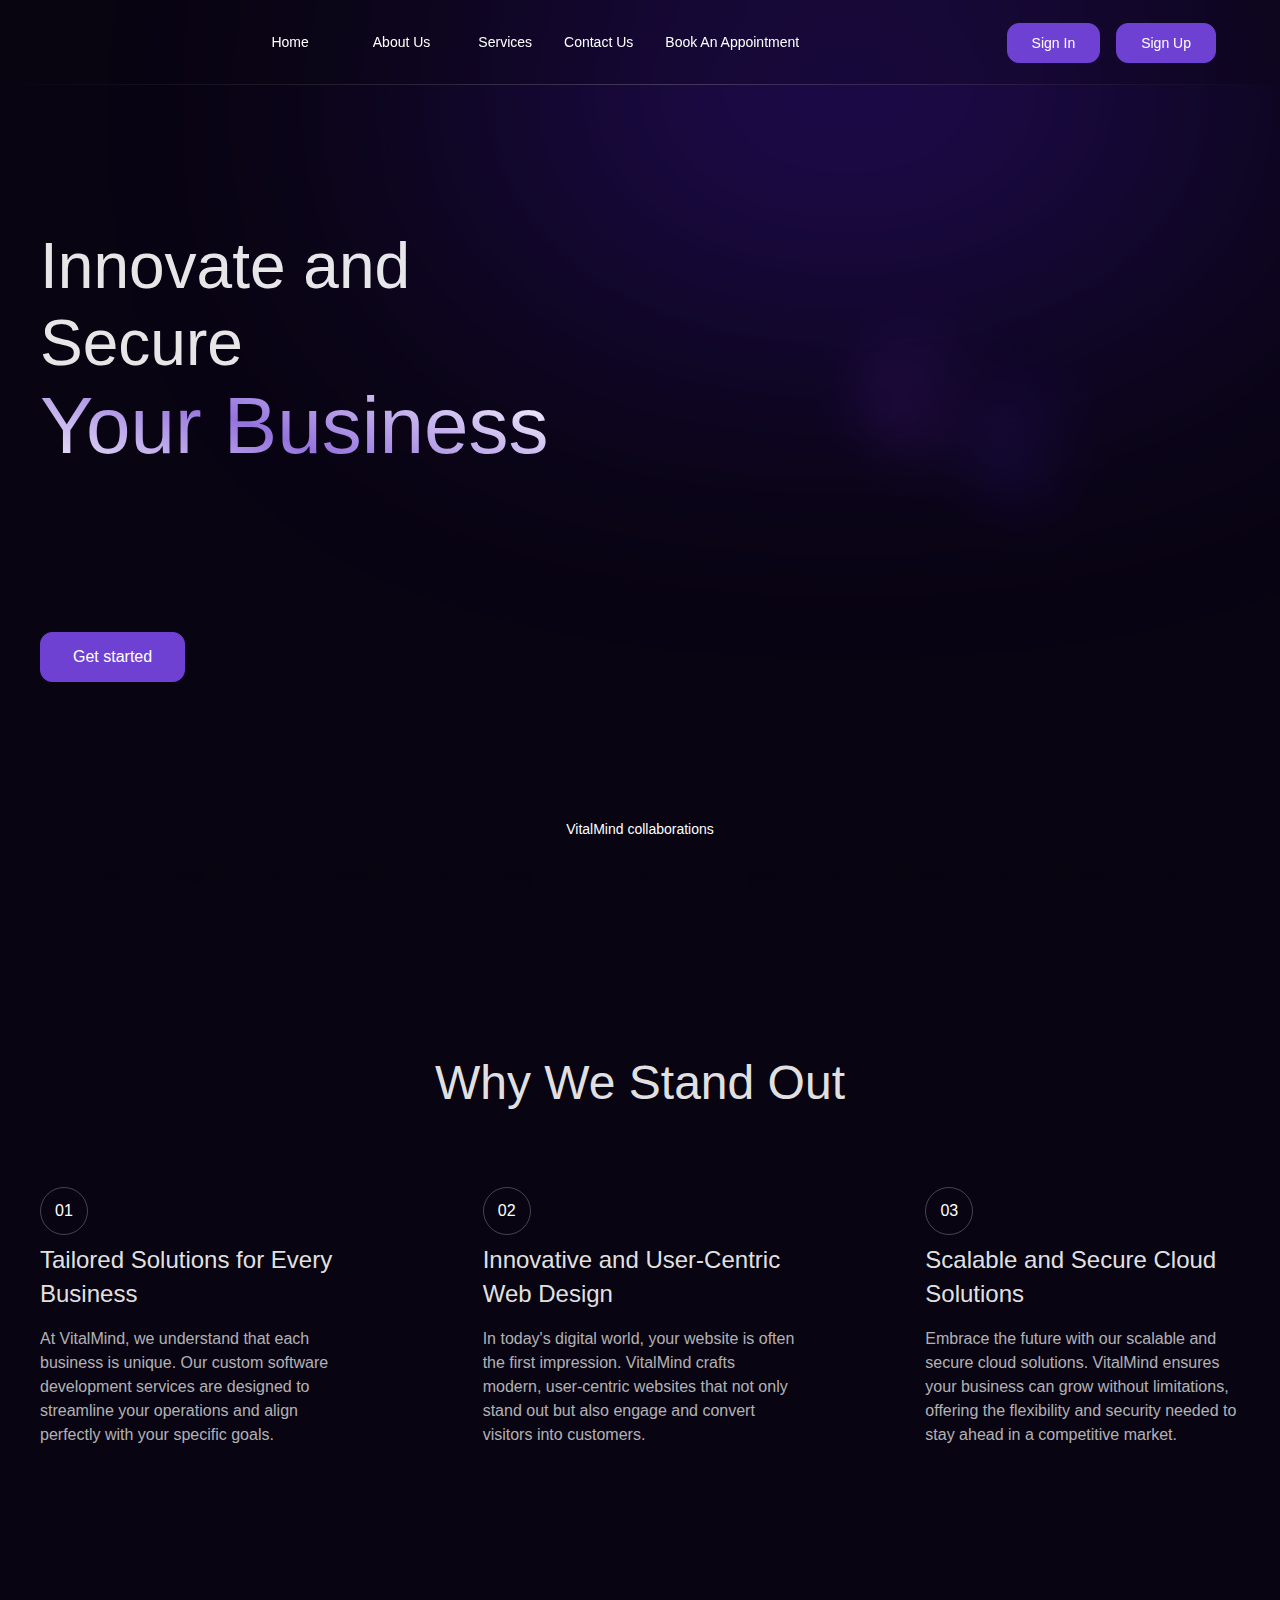
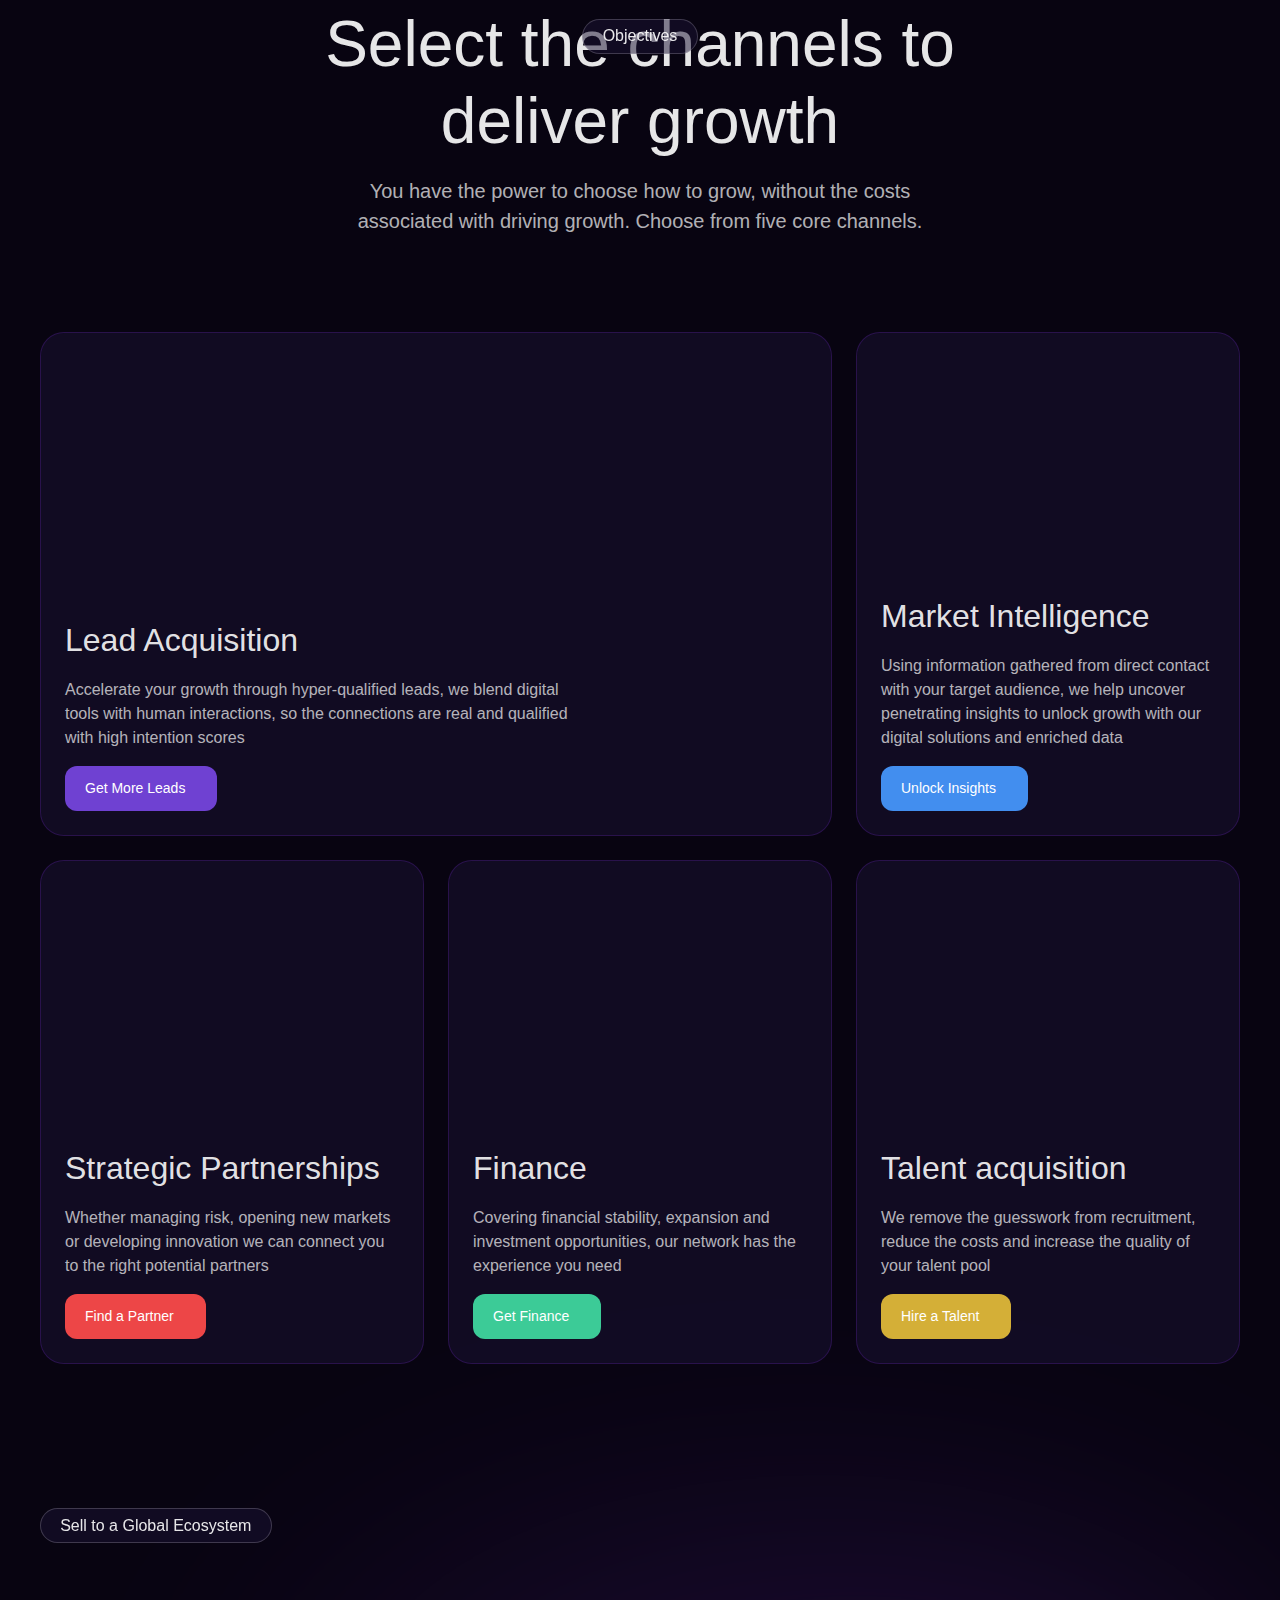
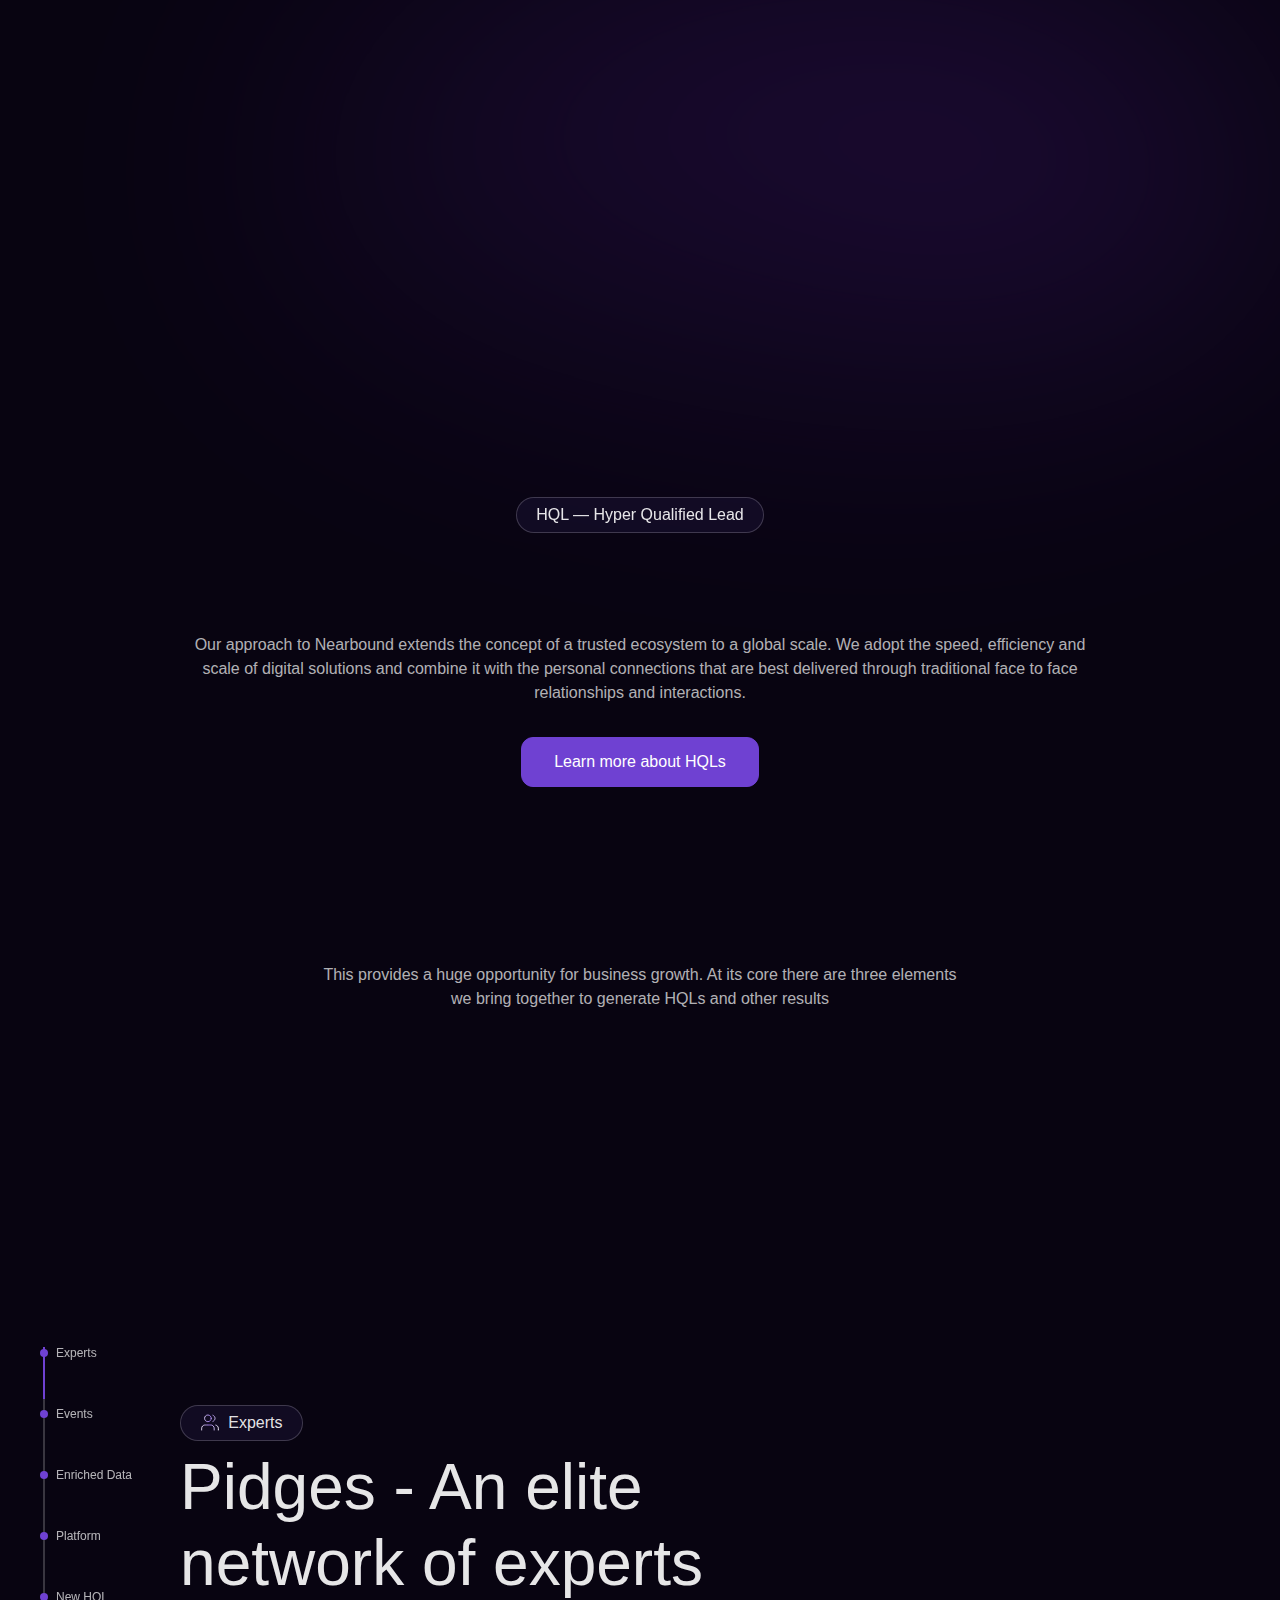
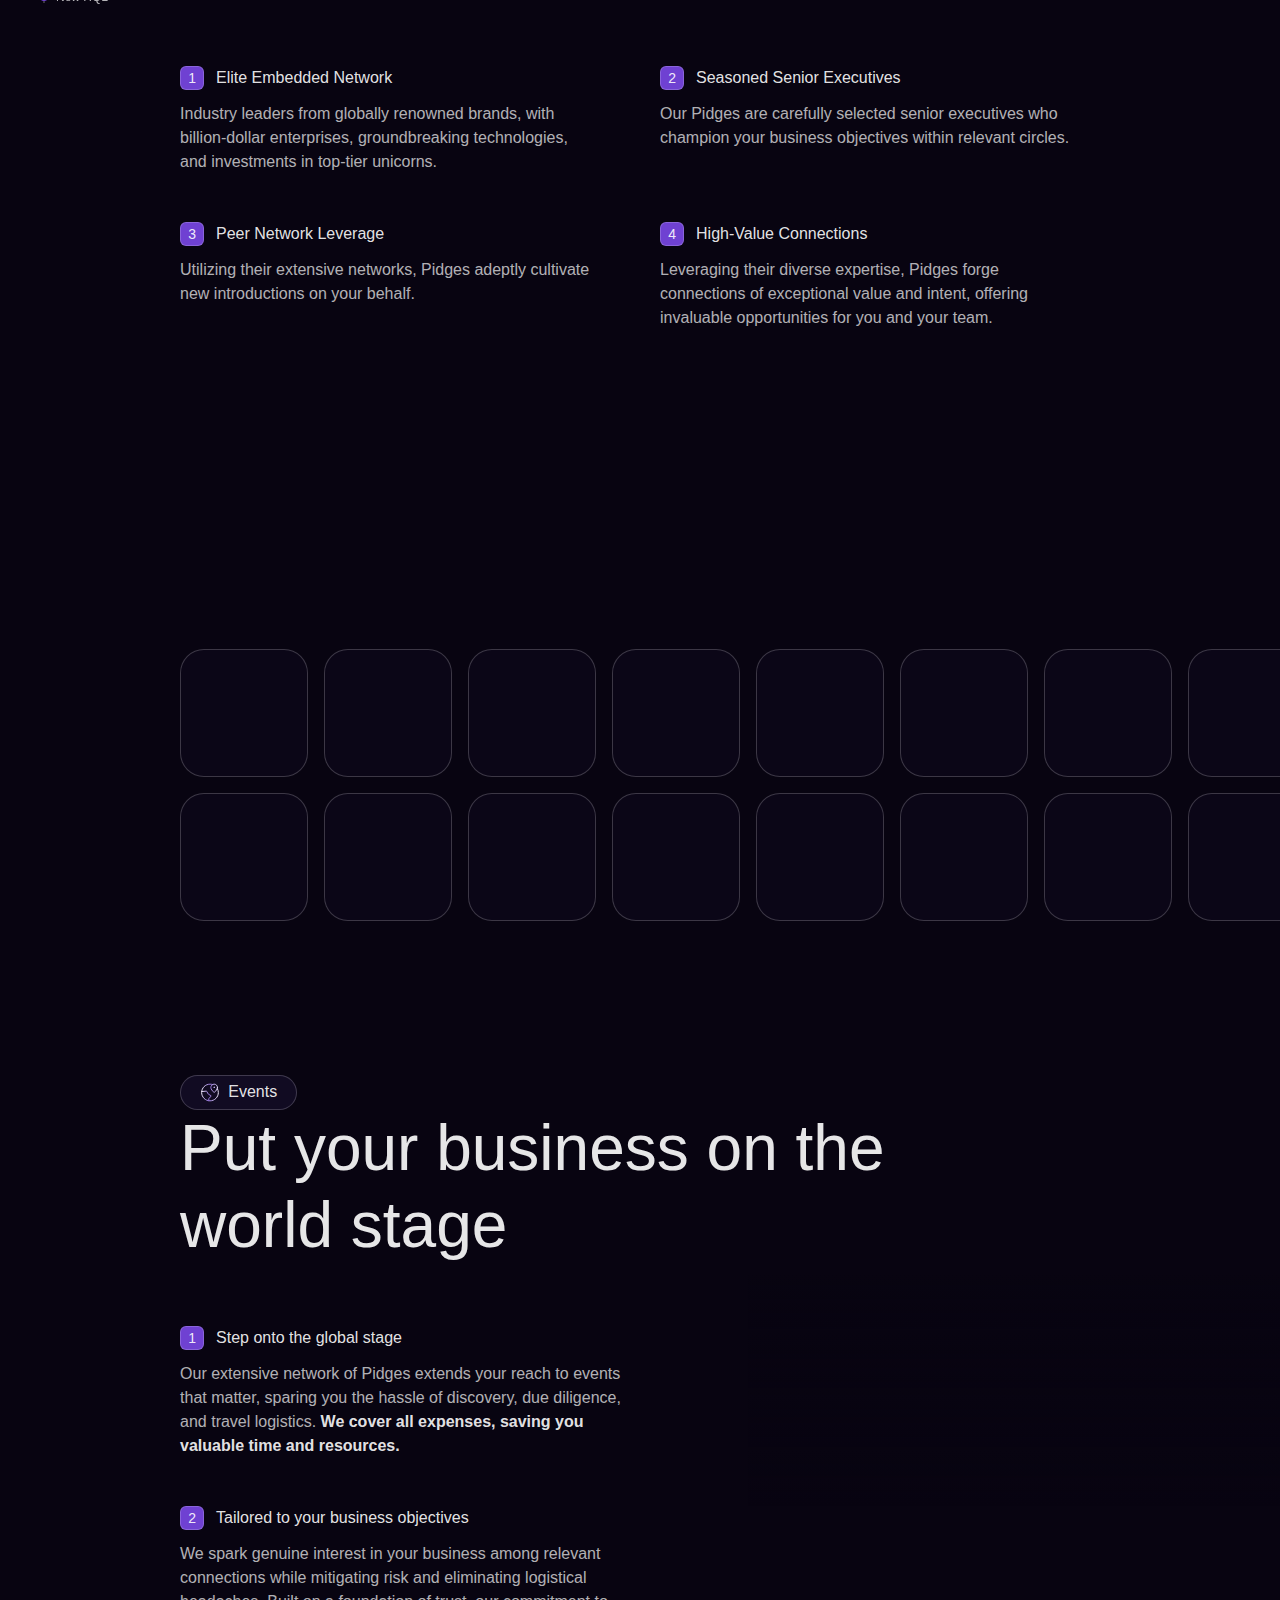
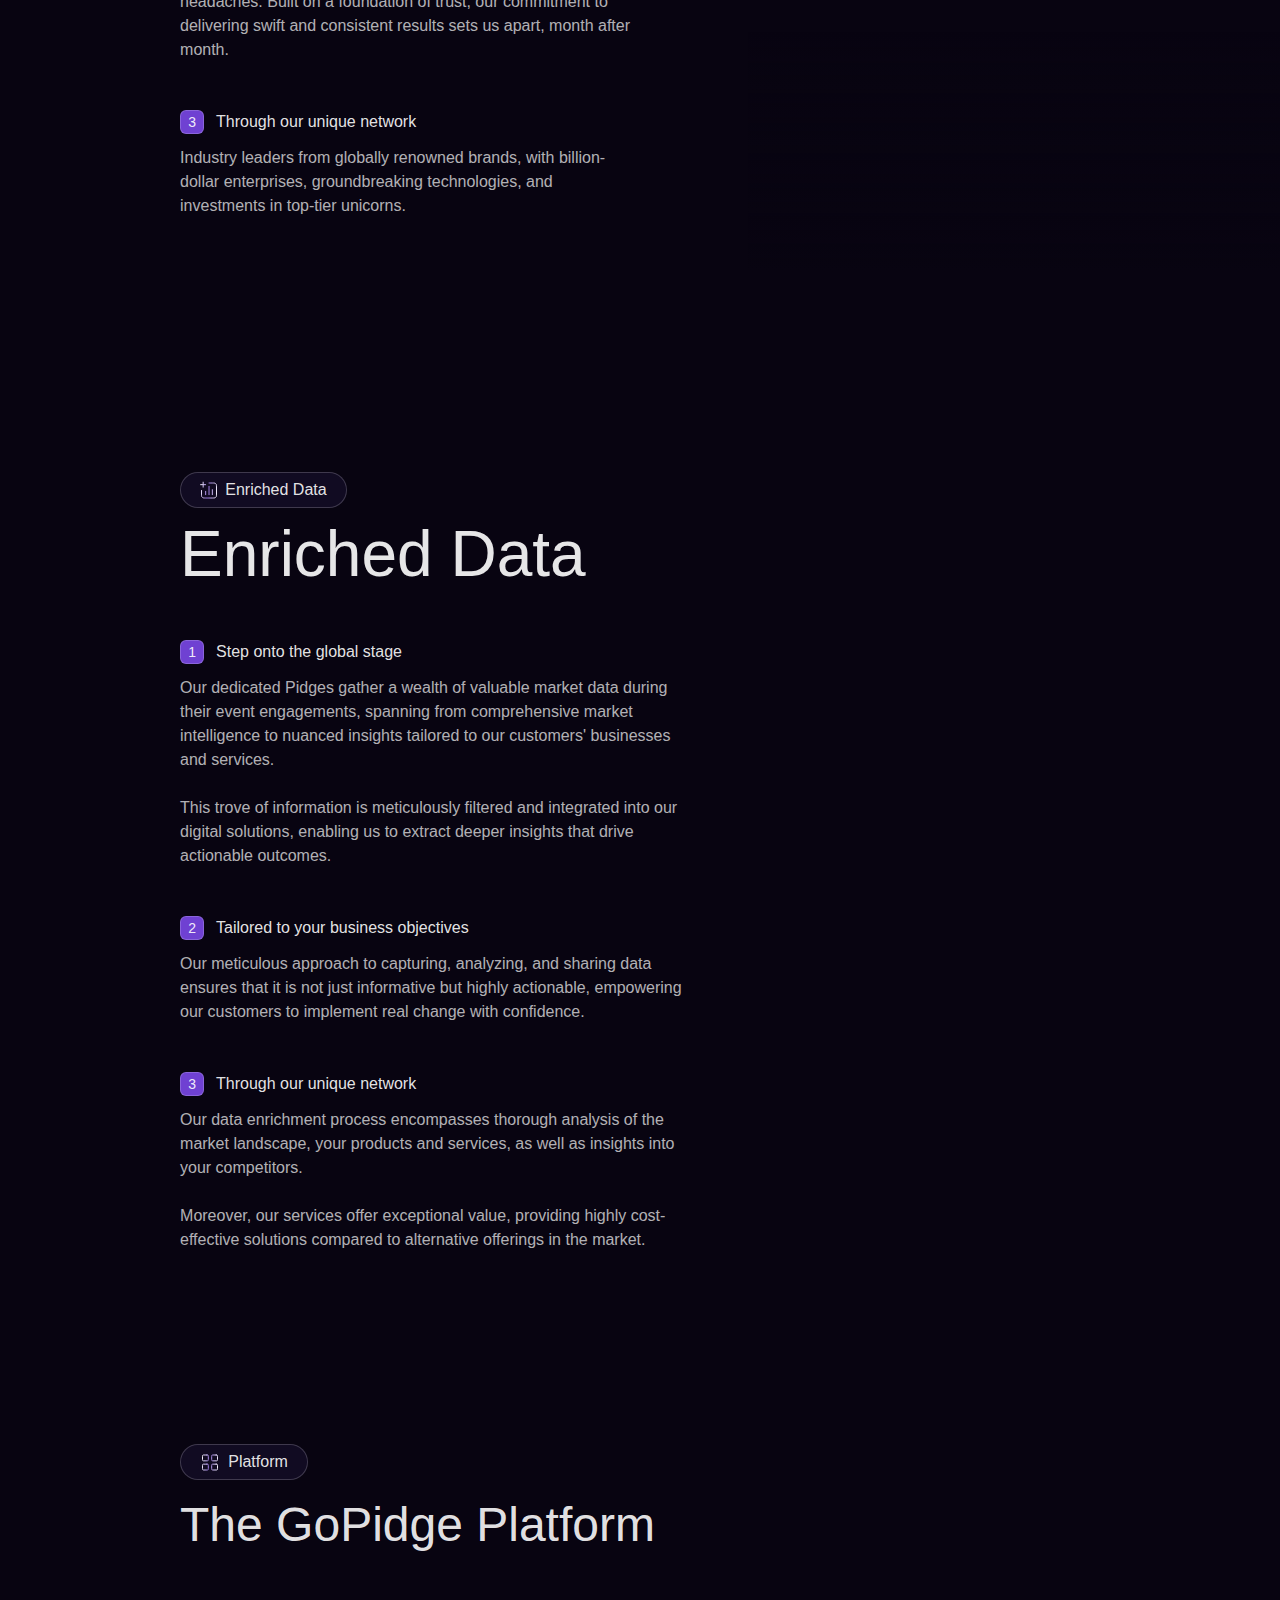
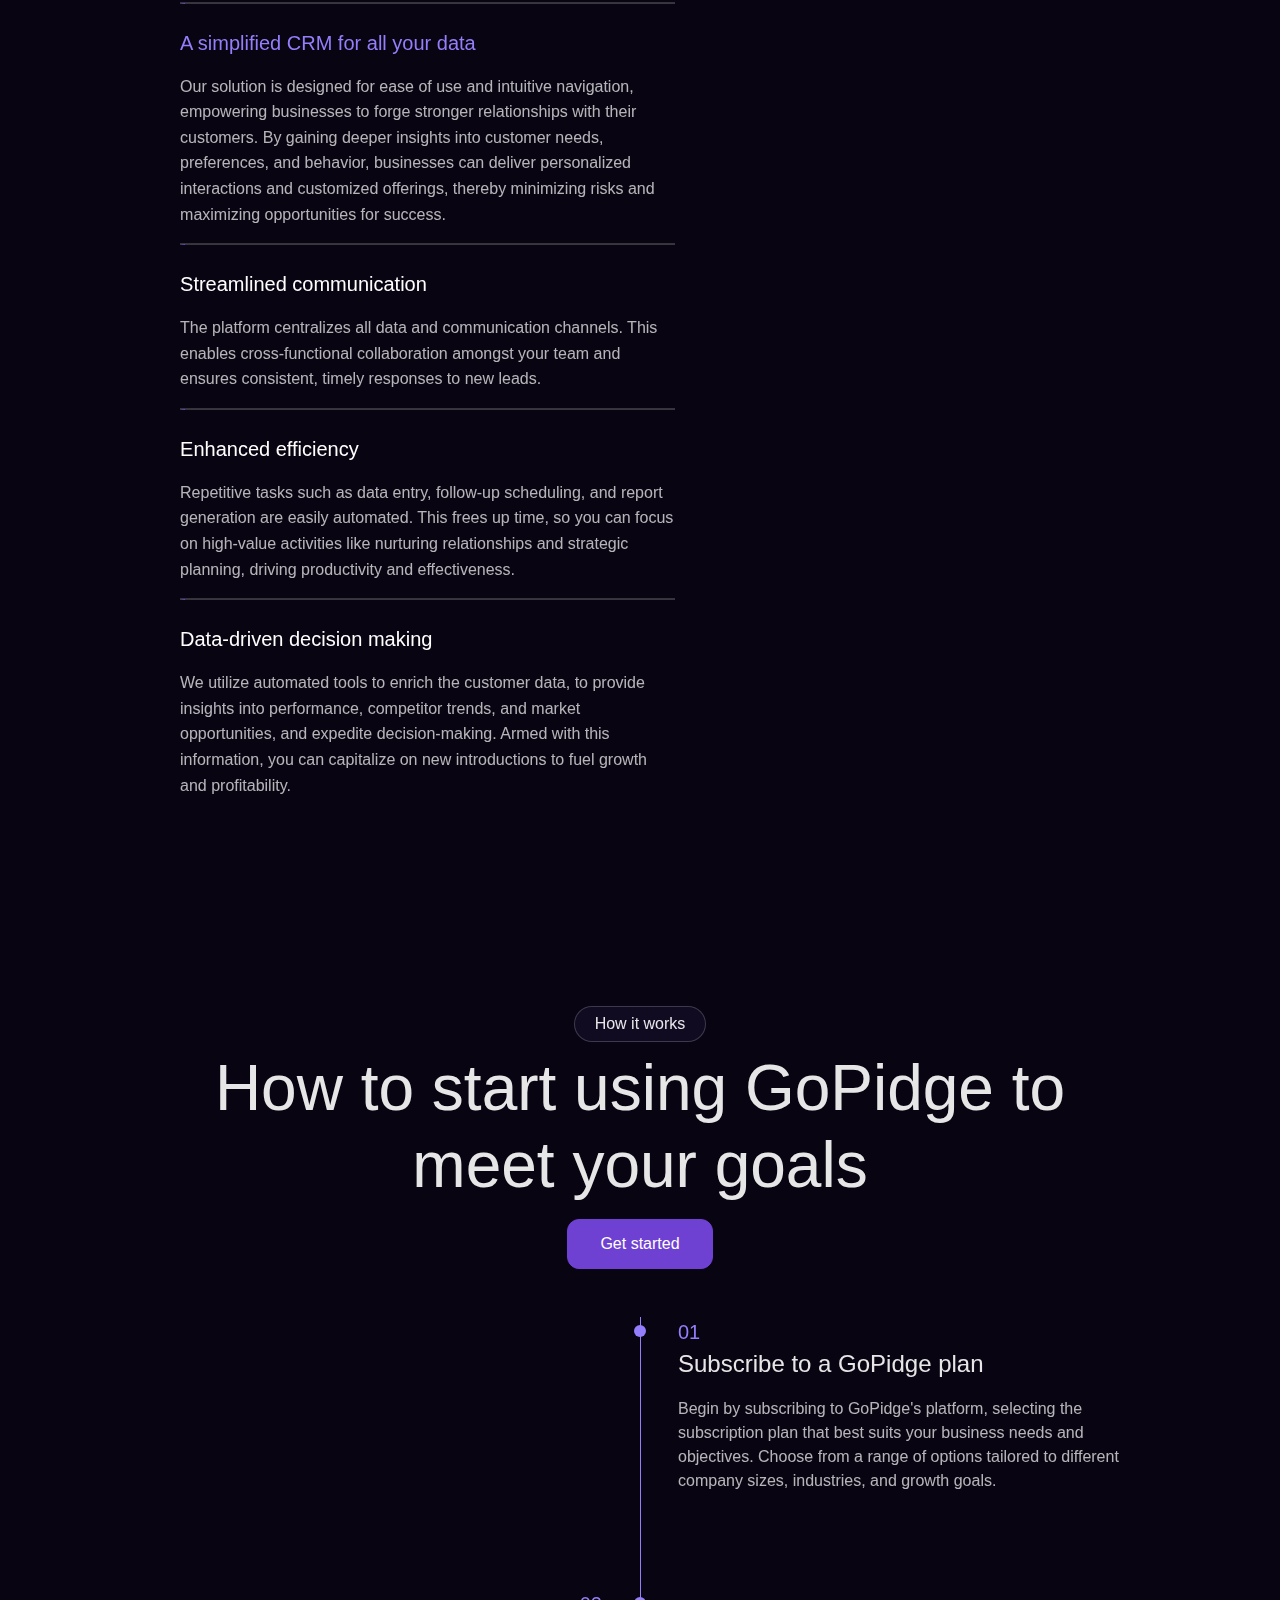
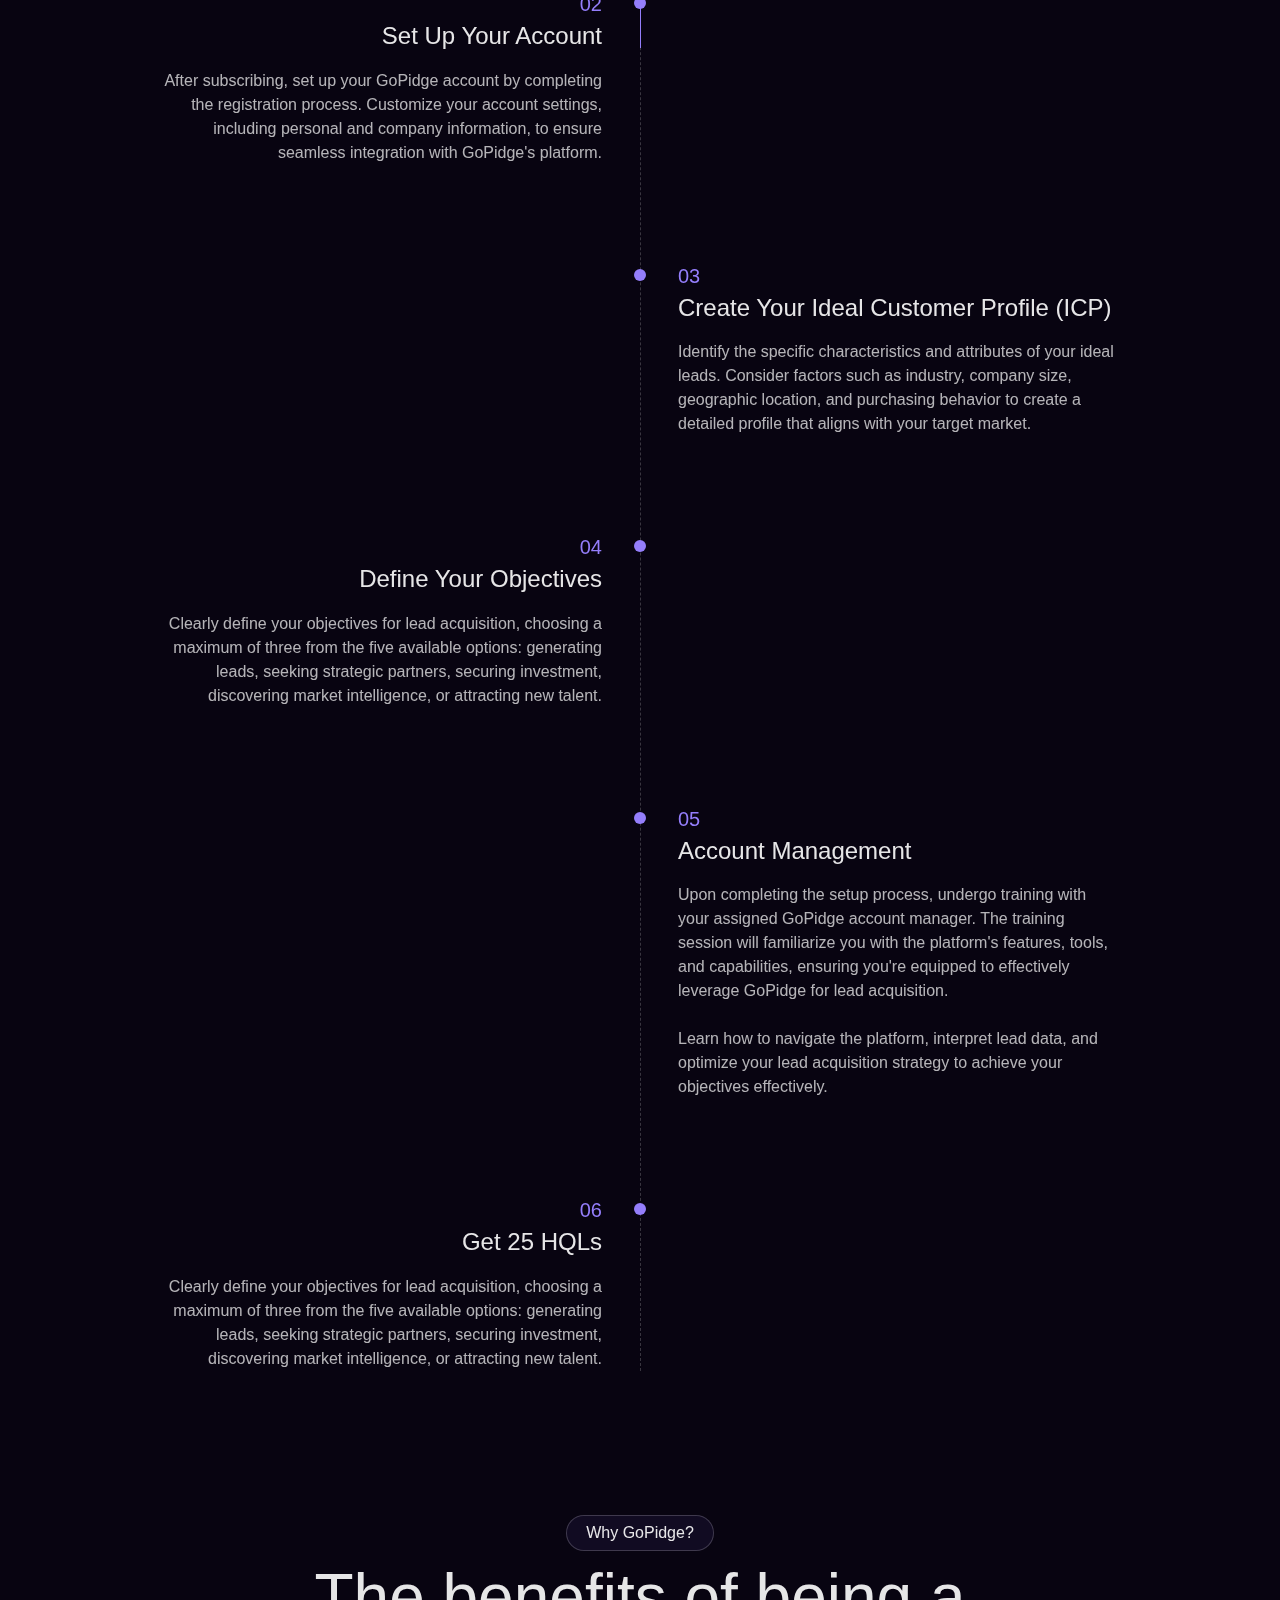
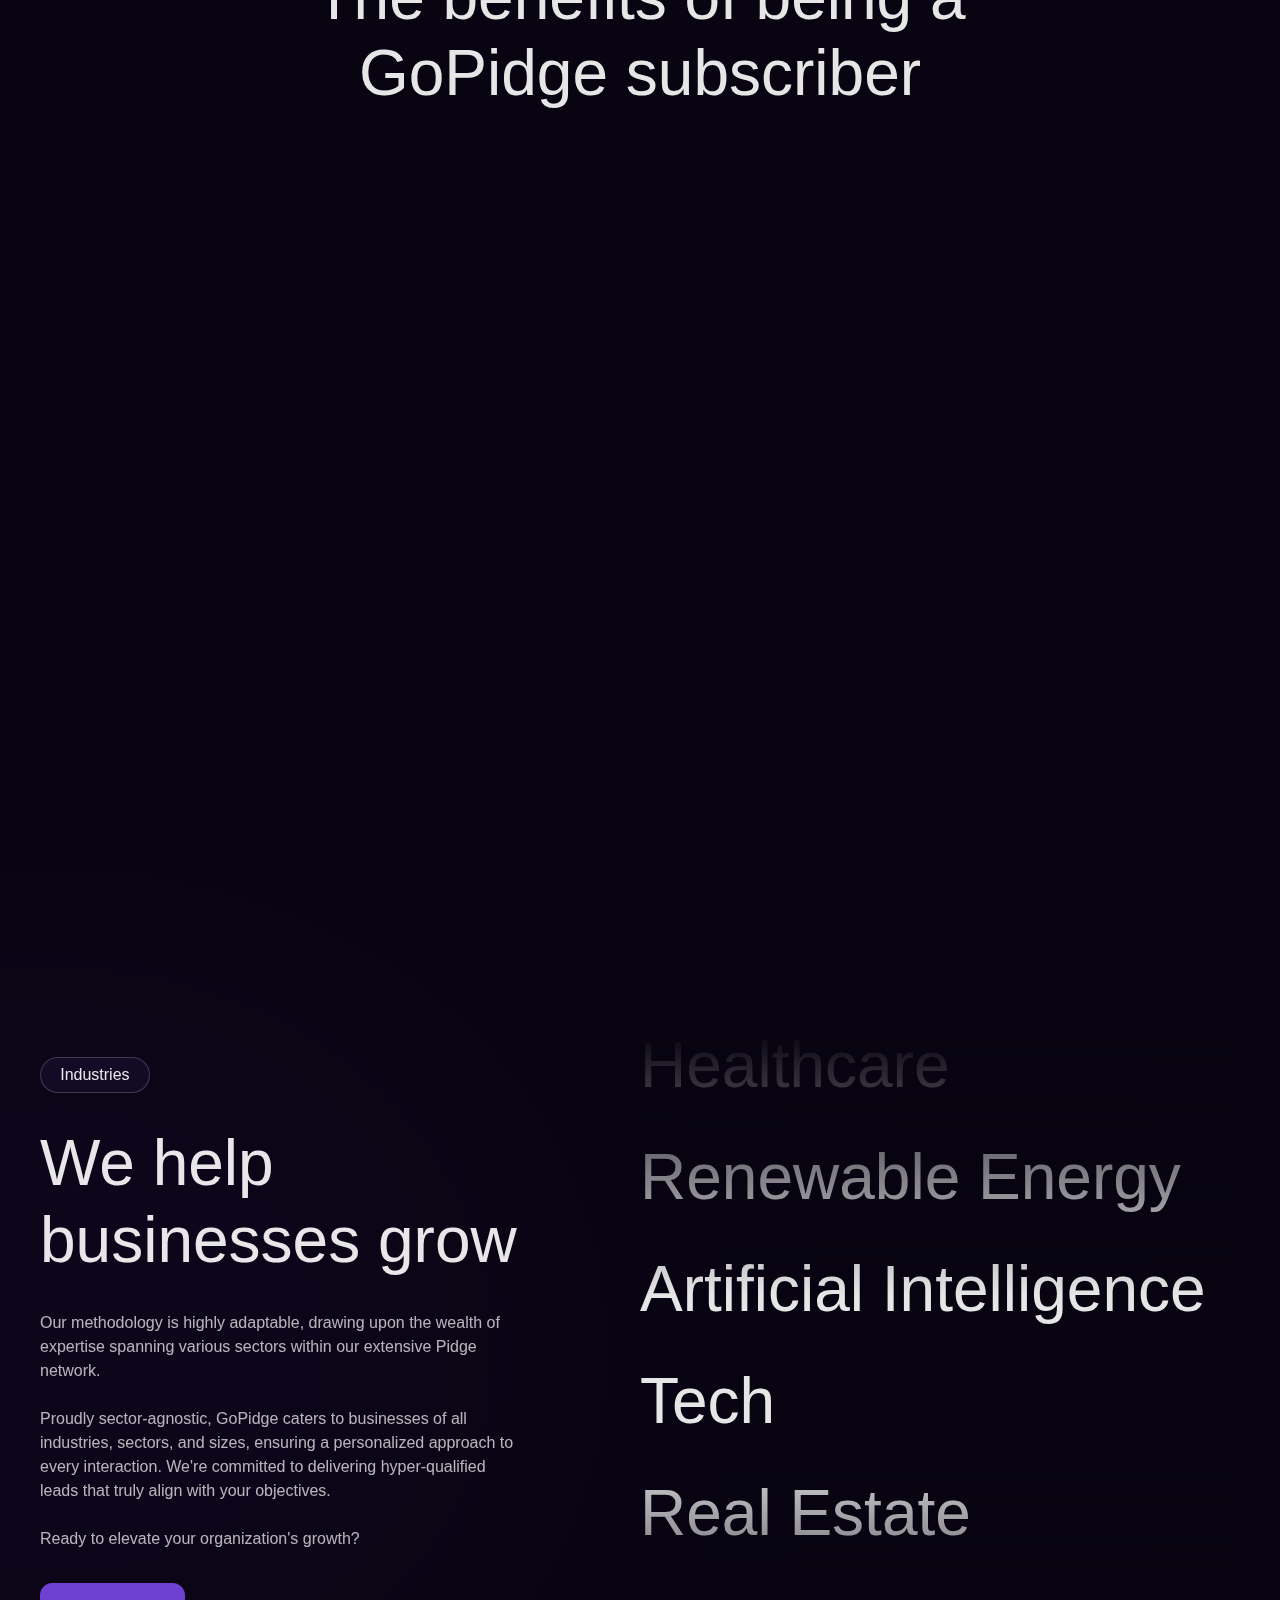
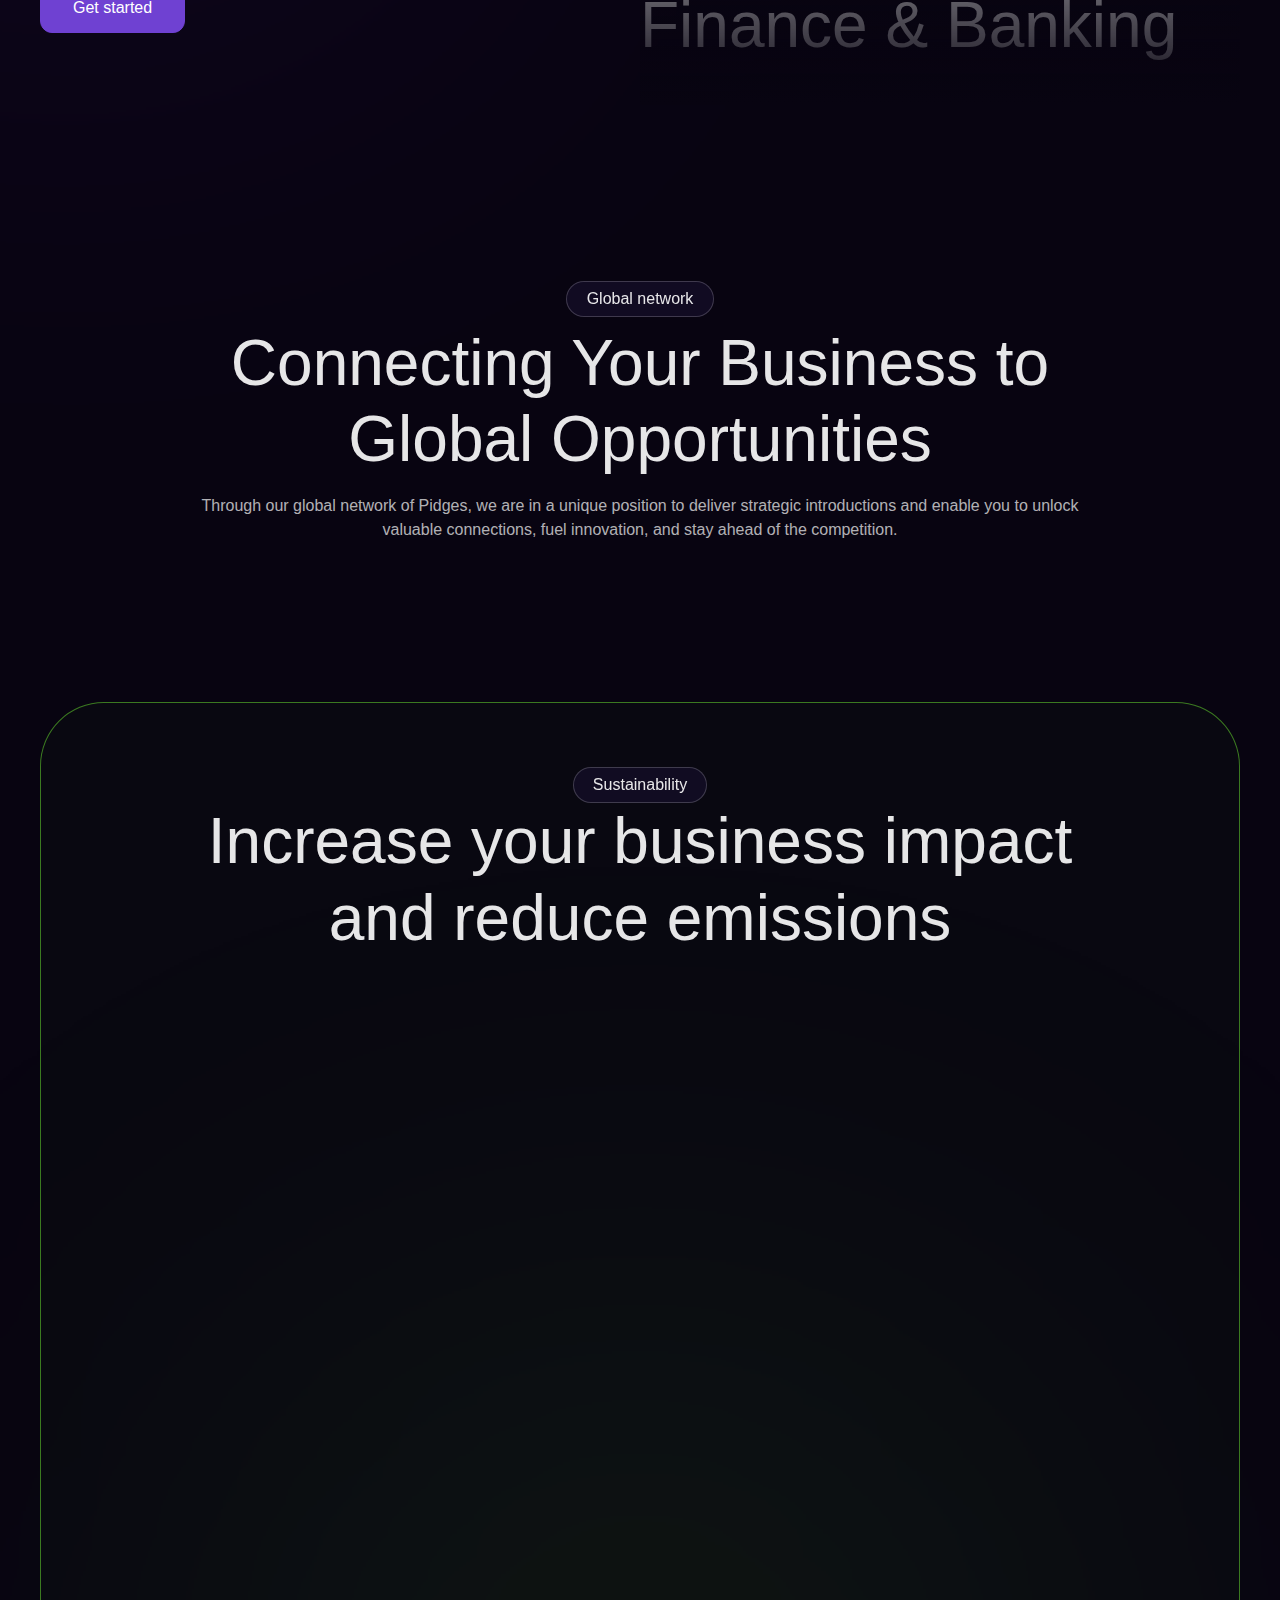
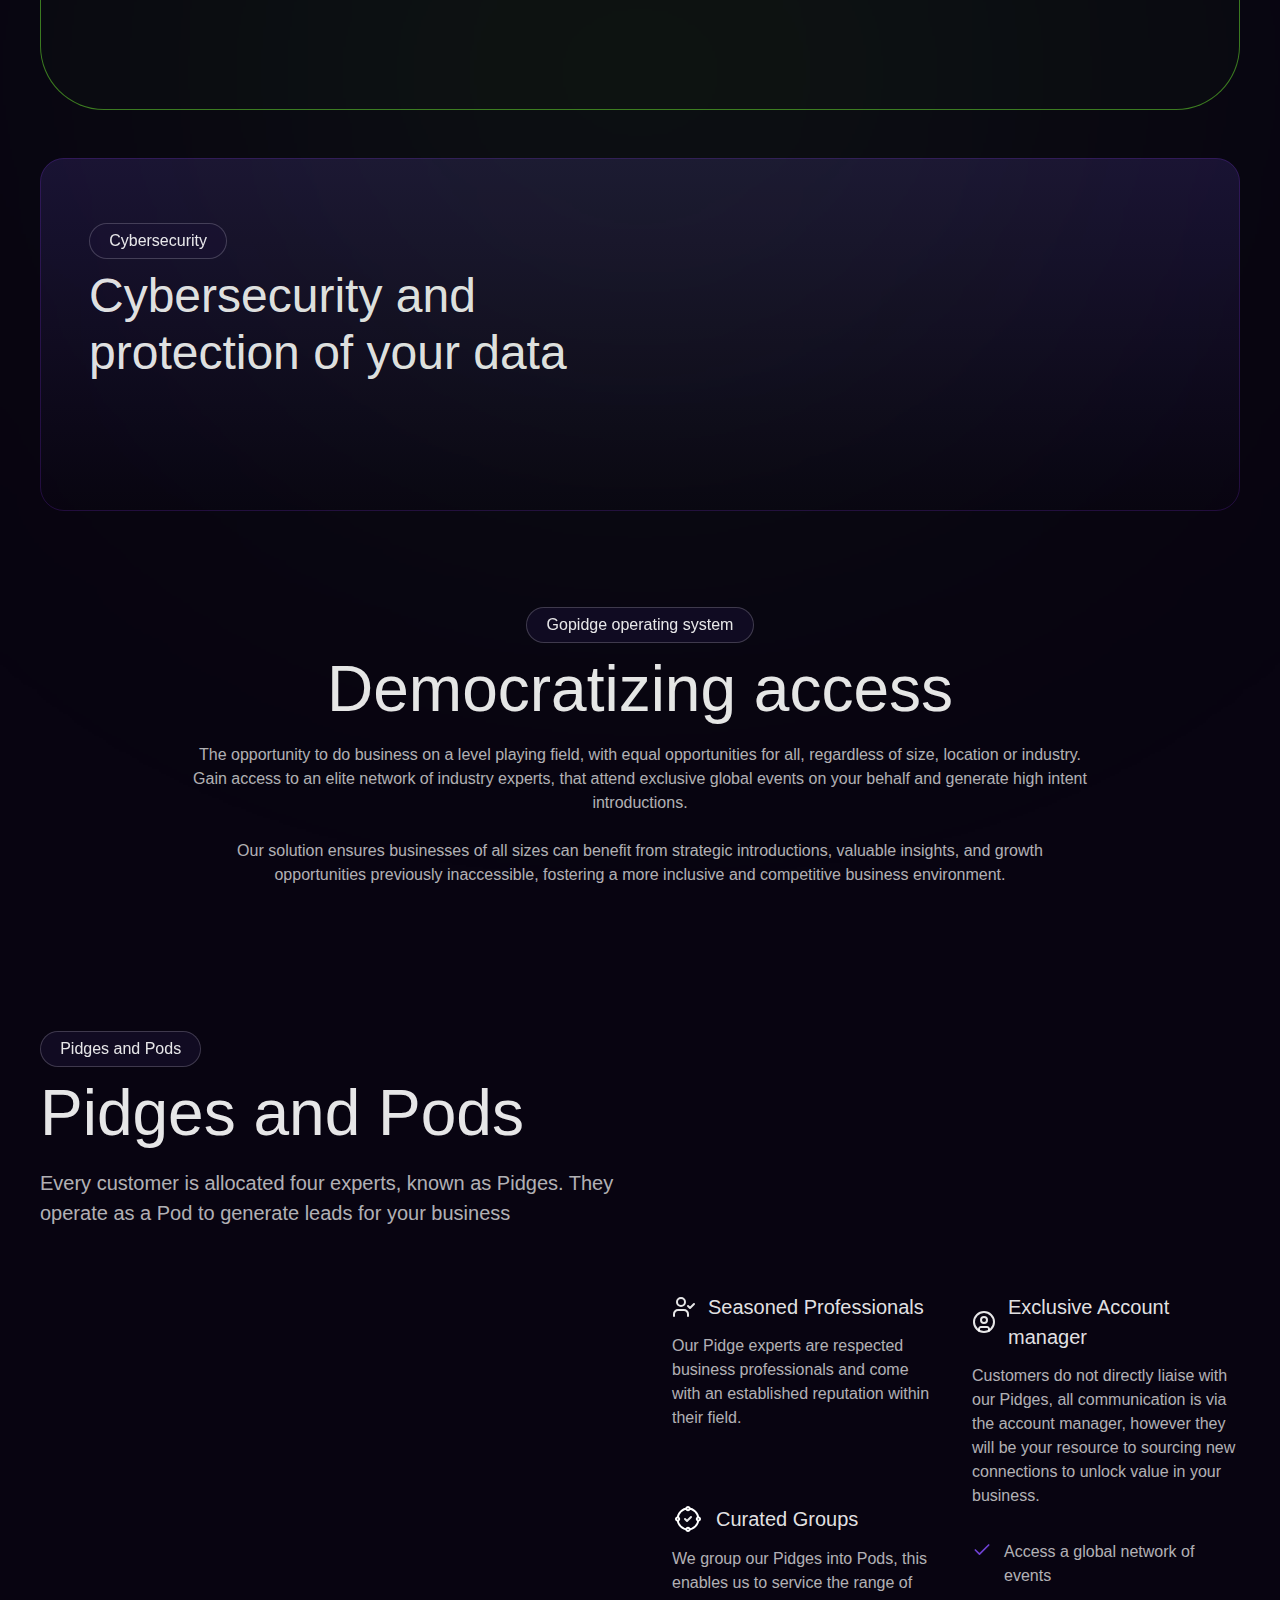
==== commit 0ac7d6c4: "example file changes" ====
--- a/example.html
+++ b/example.html
@@ -1,780 +1,2304 @@
-
-<!DOCTYPE html><!-- Last Published: Thu Mar 13 2025 07:01:37 GMT+0000 (Coordinated Universal Time) --><html data-wf-domain="www.gopidge.com" data-wf-page="65cb81c2d7b5c84b09d0b1db" data-wf-site="65cb81c1d7b5c84b09d0b178" lang="en" data-wf-locale="en"><head><meta charset="utf-8"/><title>GoPidge | Fastest growing B2B solution</title><meta content="GoPidge is a professional B2B platform purposefully designed to combine the speed, efficiency and analytical capability of digital solutions, with the positive impact made through face to face connections, to deliver highly qualified leads direct to you." name="description"/><meta content="GoPidge | Fastest growing B2B solution" property="og:title"/><meta content="GoPidge is a professional B2B platform purposefully designed to combine the speed, efficiency and analytical capability of digital solutions, with the positive impact made through face to face connections, to deliver highly qualified leads direct to you." property="og:description"/><meta content="GoPidge | Fastest growing B2B solution" property="twitter:title"/><meta content="GoPidge is a professional B2B platform purposefully designed to combine the speed, efficiency and analytical capability of digital solutions, with the positive impact made through face to face connections, to deliver highly qualified leads direct to you." property="twitter:description"/><meta property="og:type" content="website"/><meta content="summary_large_image" name="twitter:card"/><meta content="width=device-width, initial-scale=1" name="viewport"/><link href="https://cdn.prod.website-files.com/65cb81c1d7b5c84b09d0b178/css/gopidge----new-website.80ebb7211.css" rel="stylesheet" type="text/css"/><style>@media (min-width:992px) {html.w-mod-js:not(.w-mod-ix) [data-w-id="7165c226-d0f7-98c5-4f90-8e675f33f2a9"] {-webkit-transform:translate3d(0, 3rem, 0) scale3d(1, 1, 1) rotateX(0) rotateY(0) rotateZ(0) skew(0, 0);-moz-transform:translate3d(0, 3rem, 0) scale3d(1, 1, 1) rotateX(0) rotateY(0) rotateZ(0) skew(0, 0);-ms-transform:translate3d(0, 3rem, 0) scale3d(1, 1, 1) rotateX(0) rotateY(0) rotateZ(0) skew(0, 0);transform:translate3d(0, 3rem, 0) scale3d(1, 1, 1) rotateX(0) rotateY(0) rotateZ(0) skew(0, 0);opacity:0;}html.w-mod-js:not(.w-mod-ix) [data-w-id="7165c226-d0f7-98c5-4f90-8e675f33f2ef"] {-webkit-transform:translate3d(0, 3rem, 0) scale3d(1, 1, 1) rotateX(0) rotateY(0) rotateZ(0) skew(0, 0);-moz-transform:translate3d(0, 3rem, 0) scale3d(1, 1, 1) rotateX(0) rotateY(0) rotateZ(0) skew(0, 0);-ms-transform:translate3d(0, 3rem, 0) scale3d(1, 1, 1) rotateX(0) rotateY(0) rotateZ(0) skew(0, 0);transform:translate3d(0, 3rem, 0) scale3d(1, 1, 1) rotateX(0) rotateY(0) rotateZ(0) skew(0, 0);opacity:0;}html.w-mod-js:not(.w-mod-ix) [data-w-id="7165c226-d0f7-98c5-4f90-8e675f33f2ce"] {-webkit-transform:translate3d(0, 3rem, 0) scale3d(1, 1, 1) rotateX(0) rotateY(0) rotateZ(0) skew(0, 0);-moz-transform:translate3d(0, 3rem, 0) scale3d(1, 1, 1) rotateX(0) rotateY(0) rotateZ(0) skew(0, 0);-ms-transform:translate3d(0, 3rem, 0) scale3d(1, 1, 1) rotateX(0) rotateY(0) rotateZ(0) skew(0, 0);transform:translate3d(0, 3rem, 0) scale3d(1, 1, 1) rotateX(0) rotateY(0) rotateZ(0) skew(0, 0);opacity:0;}}@media (max-width:991px) and (min-width:768px) {html.w-mod-js:not(.w-mod-ix) [data-w-id="7165c226-d0f7-98c5-4f90-8e675f33f2a9"] {height:0px;}html.w-mod-js:not(.w-mod-ix) [data-w-id="7165c226-d0f7-98c5-4f90-8e675f33f2ef"] {height:0px;}html.w-mod-js:not(.w-mod-ix) [data-w-id="7165c226-d0f7-98c5-4f90-8e675f33f2ce"] {height:0px;}}@media (max-width:767px) and (min-width:480px) {html.w-mod-js:not(.w-mod-ix) [data-w-id="7165c226-d0f7-98c5-4f90-8e675f33f2a9"] {height:0px;}html.w-mod-js:not(.w-mod-ix) [data-w-id="7165c226-d0f7-98c5-4f90-8e675f33f2ef"] {height:0px;}html.w-mod-js:not(.w-mod-ix) [data-w-id="7165c226-d0f7-98c5-4f90-8e675f33f2ce"] {height:0px;}}@media (max-width:479px) {html.w-mod-js:not(.w-mod-ix) [data-w-id="7165c226-d0f7-98c5-4f90-8e675f33f2a9"] {height:0px;}html.w-mod-js:not(.w-mod-ix) [data-w-id="7165c226-d0f7-98c5-4f90-8e675f33f2ef"] {height:0px;}html.w-mod-js:not(.w-mod-ix) [data-w-id="7165c226-d0f7-98c5-4f90-8e675f33f2ce"] {height:0px;}}</style><link href="https://fonts.googleapis.com" rel="preconnect"/><link href="https://fonts.gstatic.com" rel="preconnect" crossorigin="anonymous"/><script src="https://ajax.googleapis.com/ajax/libs/webfont/1.6.26/webfont.js" type="text/javascript"></script><script type="text/javascript">WebFont.load({  google: {    families: ["Inter:regular,500","Inter:regular,500,600"]  }});</script><script type="text/javascript">!function(o,c){var n=c.documentElement,t=" w-mod-";n.className+=t+"js",("ontouchstart"in o||o.DocumentTouch&&c instanceof DocumentTouch)&&(n.className+=t+"touch")}(window,document);</script><link href="https://cdn.prod.website-files.com/65cb81c1d7b5c84b09d0b178/65fb98243743ea9b19ab9c66_favicon.svg" rel="shortcut icon" type="image/x-icon"/><link href="https://cdn.prod.website-files.com/65cb81c1d7b5c84b09d0b178/65fb978bc7805ba7c15475f1_webclip.svg" rel="apple-touch-icon"/><link href="https://gopidge.com/" rel="canonical"/><script async="" src="https://www.googletagmanager.com/gtag/js?id=G-KRMEQ17H18"></script><script type="text/javascript">window.dataLayer = window.dataLayer || [];function gtag(){dataLayer.push(arguments);}gtag('js', new Date());gtag('set', 'developer_id.dZGVlNj', true);gtag('config', 'G-KRMEQ17H18');</script><style>
-    html.lenis {
-      height: auto;
-    }
-    .lenis.lenis-smooth {
-      scroll-behavior: auto;
-    }
-    .lenis.lenis-smooth [data-lenis-prevent] {
-      overscroll-behavior: contain;
-    }
-    .lenis.lenis-stopped {
-      overflow: hidden;
-    }
-    </style></head><body><div class="page-wrapper"><div class="global-styles w-embed"><style>
-    
-    /* Make text look crisper and more legible in all browsers */
-    body {
-      -webkit-font-smoothing: antialiased;
-      -moz-osx-font-smoothing: grayscale;
-      font-smoothing: antialiased;
-      text-rendering: optimizeLegibility;
-    }
-    
-    /* Focus state style for keyboard navigation for the focusable elements */
-    *[tabindex]:focus-visible,
-      input[type="file"]:focus-visible {
-       outline: 0.125rem solid #4d65ff;
-       outline-offset: 0.125rem;
-    }
-    
-    /* Set color style to inherit */
-    .inherit-color * {
-        color: inherit;
-    }
-    
-    /* Get rid of top margin on first element in any rich text element */
-    .w-richtext > :not(div):first-child, .w-richtext > div:first-child > :first-child {
-      margin-top: 0 !important;
-    }
-    
-    /* Get rid of bottom margin on last element in any rich text element */
-    .w-richtext>:last-child, .w-richtext ol li:last-child, .w-richtext ul li:last-child {
-        margin-bottom: 0 !important;
-    }
-    
-    
-    /* Make sure containers never lose their center alignment */
-    .container-medium,.container-small, .container-large {
-        margin-right: auto !important;
-      margin-left: auto !important;
-    }
-    
-    /* 
-    Make the following elements inherit typography styles from the parent and not have hardcoded values. 
-    Important: You will not be able to style for example "All Links" in Designer with this CSS applied.
-    Uncomment this CSS to use it in the project. Leave this message for future hand-off.
-    */
-    /*
-    a,
-    .w-input,
-    .w-select,
-    .w-tab-link,
-    .w-nav-link,
-    .w-dropdown-btn,
-    .w-dropdown-toggle,
-    .w-dropdown-link {
-      color: inherit;
-      text-decoration: inherit;
-      font-size: inherit;
-    }
-    */
-    
-    /* Apply "..." after 3 lines of text */
-    .text-style-3lines {
-        display: -webkit-box;
-        overflow: hidden;
-        -webkit-line-clamp: 3;
-        -webkit-box-orient: vertical;
-    }
-    
-    /* Apply "..." after 2 lines of text */
-    .text-style-2lines {
-        display: -webkit-box;
-        overflow: hidden;
-        -webkit-line-clamp: 2;
-        -webkit-box-orient: vertical;
-    }
-    
-    /* Adds inline flex display */
-    .display-inlineflex {
-      display: inline-flex;
-    }
-    
-    /* These classes are never overwritten */
-    .hide {
-      display: none !important;
-    }
-    
-    @media screen and (max-width: 991px) {
-        .hide, .hide-tablet {
-            display: none !important;
-        }
-    }
-      @media screen and (max-width: 767px) {
-        .hide-mobile-landscape{
-          display: none !important;
-        }
-    }
-      @media screen and (max-width: 479px) {
-        .hide-mobile{
-          display: none !important;
-        }
-    }
-     
-    .margin-0 {
-      margin: 0rem !important;
-    }
-      
-    .padding-0 {
-      padding: 0rem !important;
-    }
-    
-    .spacing-clean {
-    padding: 0rem !important;
-    margin: 0rem !important;
-    }
-    
-    .margin-top {
-      margin-right: 0rem !important;
-      margin-bottom: 0rem !important;
-      margin-left: 0rem !important;
-    }
-    
-    .padding-top {
-      padding-right: 0rem !important;
-      padding-bottom: 0rem !important;
-      padding-left: 0rem !important;
-    }
-      
-    .margin-right {
-      margin-top: 0rem !important;
-      margin-bottom: 0rem !important;
-      margin-left: 0rem !important;
-    }
-    
-    .padding-right {
-      padding-top: 0rem !important;
-      padding-bottom: 0rem !important;
-      padding-left: 0rem !important;
-    }
-    
-    .margin-bottom {
-      margin-top: 0rem !important;
-      margin-right: 0rem !important;
-      margin-left: 0rem !important;
-    }
-    
-    .padding-bottom {
-      padding-top: 0rem !important;
-      padding-right: 0rem !important;
-      padding-left: 0rem !important;
-    }
-    
-    .margin-left {
-      margin-top: 0rem !important;
-      margin-right: 0rem !important;
-      margin-bottom: 0rem !important;
-    }
-      
-    .padding-left {
-      padding-top: 0rem !important;
-      padding-right: 0rem !important;
-      padding-bottom: 0rem !important;
-    }
-      
-    .margin-horizontal {
-      margin-top: 0rem !important;
-      margin-bottom: 0rem !important;
-    }
-    
-    .padding-horizontal {
-      padding-top: 0rem !important;
-      padding-bottom: 0rem !important;
-    }
-    
-    .margin-vertical {
-      margin-right: 0rem !important;
-      margin-left: 0rem !important;
-    }
-      
-    .padding-vertical {
-      padding-right: 0rem !important;
-      padding-left: 0rem !important;
-    }
-    
-    .cta_wrapper::before {
-      content: "";
-      position: absolute;
-      top: 0;
-      left: 0;
-      right: 0;
-      bottom: 0;
-      border-radius: 72px;
-      border: 1px solid transparent;
-      background: linear-gradient(180deg, rgba(232, 251, 255, 0.2) 0%, rgba(232, 251, 255, 0) 78.17%) border-box;
-      -webkit-mask: linear-gradient(#fff 0 0) padding-box, linear-gradient(#fff 0 0);
-      -webkit-mask-composite: destination-out;
-      mask-composite: exclude;
-      pointer-events: none;
-    }
-    
-    @media only screen and (max-width: 992px) {
-      .cta_wrapper::before {
-        border-radius: 1.5rem;
-      }
-    }
-    
-    .marquee_track {
-      will-change: transform;
-      animation: marquee-horizontal 30s linear infinite;
-      /* manipulate the speed of the marquee by changing "40s" line above*/
-    }
-    
-    @keyframes marquee-horizontal {
-      from { transform: translateY(0); }
-      to { transform: translateY(-50%); }
-    }
-    
-    @media only screen and (min-width: 992px) {
-      .marquee_track:hover {
-        animation-play-state: paused;
-      }
-    }
-    
-    
-    </style></div><main class="main-wrapper"><div data-animation="default" class="navbar_component w-nav" data-easing2="ease" fs-scrolldisable-element="smart-nav" data-easing="ease" data-collapse="medium" data-w-id="af599ce6-0e18-3df8-549e-29816aa91d99" role="banner" data-no-scroll="1" data-duration="400"><div class="navbar_container"><a href="/" aria-current="page" class="navbar_logo-link w-nav-brand w--current"><img src="https://cdn.prod.website-files.com/65cb81c1d7b5c84b09d0b178/65fb950f2e1e5994c837d447_gopidge-logo.svg" loading="lazy" alt="" class="navbar_logo"/></a><nav role="navigation" class="navbar_menu is-page-height-tablet w-nav-menu"><div class="nav-link_wrapper"><div data-hover="true" data-delay="300" data-w-id="7165c226-d0f7-98c5-4f90-8e675f33f2a4" class="navbar11_menu-dropdown w-dropdown"><div class="navbar11_dropdown-toggle w-dropdown-toggle"><div class="nav-bar_dropdown">Objectives</div><div class="dropdown-chevron w-embed"><svg width=" 100%" height=" 100%" viewBox="0 0 16 16" fill="none" xmlns="http://www.w3.org/2000/svg">
-    <path fill-rule="evenodd" clip-rule="evenodd" d="M2.55806 6.29544C2.46043 6.19781 2.46043 6.03952 2.55806 5.94189L3.44195 5.058C3.53958 4.96037 3.69787 4.96037 3.7955 5.058L8.00001 9.26251L12.2045 5.058C12.3021 4.96037 12.4604 4.96037 12.5581 5.058L13.4419 5.94189C13.5396 6.03952 13.5396 6.19781 13.4419 6.29544L8.17678 11.5606C8.07915 11.6582 7.92086 11.6582 7.82323 11.5606L2.55806 6.29544Z" fill="currentColor"/>
-    </svg></div></div><nav data-w-id="7165c226-d0f7-98c5-4f90-8e675f33f2a9" class="navbar11_dropdown-list w-dropdown-list"><div class="navbar11_dropdown-link-list"><a href="/objectives/lead-acquisition" class="navbar11_dropdown-link w-inline-block"><div class="navbar11_icon-wrapper"><div class="icon-embed-xsmall w-embed"><svg width="20" height="20" viewBox="0 0 20 20" fill="none" xmlns="http://www.w3.org/2000/svg">
-    <g id="Leads Acquisition">
-    <path id="Icon" d="M2.8215 4.72239C2.19121 4.01796 1.87607 3.66574 1.86418 3.3664C1.85386 3.10636 1.9656 2.85643 2.16628 2.69074C2.39728 2.5 2.86991 2.5 3.81515 2.5H16.1843C17.1295 2.5 17.6021 2.5 17.8331 2.69074C18.0338 2.85643 18.1456 3.10636 18.1352 3.3664C18.1233 3.66574 17.8082 4.01796 17.1779 4.72239L12.4227 10.037C12.2971 10.1774 12.2343 10.2477 12.1895 10.3276C12.1497 10.3984 12.1206 10.4747 12.1029 10.554C12.083 10.6435 12.083 10.7377 12.083 10.9261V15.382C12.083 15.5449 12.083 15.6264 12.0568 15.6969C12.0335 15.7591 11.9958 15.8149 11.9466 15.8596C11.8909 15.9102 11.8153 15.9404 11.664 16.001L8.83063 17.1343C8.52435 17.2568 8.3712 17.3181 8.24827 17.2925C8.14076 17.2702 8.04642 17.2063 7.98575 17.1148C7.91637 17.0101 7.91637 16.8452 7.91637 16.5153V10.9261C7.91637 10.7377 7.91637 10.6435 7.89647 10.554C7.87883 10.4747 7.84968 10.3984 7.80995 10.3276C7.76516 10.2477 7.70233 10.1774 7.57669 10.037L2.8215 4.72239Z" stroke="#947EFB" stroke-width="2" stroke-linecap="round" stroke-linejoin="round"/>
-    </g>
-    </svg></div></div><div id="w-node-_7165c226-d0f7-98c5-4f90-8e675f33f2ae-09d0b1db" class="navbar11_text-wrapper"><div>Lead Aquisition</div></div></a><a href="/objectives/market-intelligence" class="navbar11_dropdown-link w-inline-block"><div class="navbar11_icon-wrapper"><div class="icon-embed-xsmall w-embed"><svg width="20" height="20" viewBox="0 0 20 20" fill="none" xmlns="http://www.w3.org/2000/svg">
-    <path id="Vector" d="M10 20C8.02219 20 6.08879 19.4135 4.4443 18.3147C2.79981 17.2159 1.51809 15.6541 0.761209 13.8268C0.00433286 11.9996 -0.1937 9.98891 0.192152 8.0491C0.578004 6.10929 1.53041 4.32746 2.92894 2.92894C4.32746 1.53041 6.10929 0.578004 8.0491 0.192152C9.98891 -0.1937 11.9996 0.00433286 13.8268 0.761209C15.6541 1.51809 17.2159 2.79981 18.3147 4.4443C19.4135 6.08879 20 8.02219 20 10C19.9971 12.6513 18.9426 15.1932 17.0679 17.0679C15.1932 18.9426 12.6513 19.9971 10 20ZM10 1.66667C8.35182 1.66667 6.74066 2.15541 5.37025 3.07109C3.99984 3.98677 2.93174 5.28826 2.30101 6.81097C1.67028 8.33369 1.50525 10.0092 1.82679 11.6258C2.14834 13.2423 2.94201 14.7271 4.10745 15.8926C5.27288 17.058 6.75774 17.8517 8.37425 18.1732C9.99076 18.4948 11.6663 18.3297 13.189 17.699C14.7117 17.0683 16.0132 16.0002 16.9289 14.6298C17.8446 13.2593 18.3333 11.6482 18.3333 10C18.3309 7.79061 17.4522 5.6724 15.8899 4.11013C14.3276 2.54785 12.2094 1.6691 10 1.66667Z" fill="#428EEF"/>
-    </svg></div></div><div class="navbar11_text-wrapper"><div>Market Intelligence</div></div></a><a href="/objectives/strategic-partnerships" class="navbar11_dropdown-link w-inline-block"><div class="navbar11_icon-wrapper"><div class="icon-embed-xsmall w-embed"><svg width="20" height="14" viewBox="0 0 20 14" fill="none" xmlns="http://www.w3.org/2000/svg">
-    <g id="Strategic Partnerships">
-    <g id="01 align center">
-    <path id="Vector" d="M6.66667 13.6668C5.34813 13.6668 4.05919 13.2758 2.96287 12.5433C1.86654 11.8108 1.01206 10.7696 0.507473 9.55139C0.00288857 8.33321 -0.129134 6.99277 0.128101 5.69956C0.385336 4.40636 1.02027 3.21847 1.95262 2.28612C2.88497 1.35377 4.07286 0.718832 5.36607 0.461597C6.65927 0.204362 7.99972 0.336385 9.21789 0.840969C10.4361 1.34555 11.4773 2.20004 12.2098 3.29636C12.9423 4.39269 13.3333 5.68162 13.3333 7.00016C13.3314 8.76769 12.6284 10.4623 11.3786 11.7121C10.1288 12.9619 8.43419 13.6649 6.66667 13.6668ZM6.66667 1.44461C5.56788 1.44461 4.49377 1.77044 3.58017 2.38089C2.66656 2.99134 1.95449 3.859 1.53401 4.87415C1.11352 5.88929 1.0035 7.00633 1.21786 8.084C1.43222 9.16167 1.96134 10.1516 2.7383 10.9285C3.51526 11.7055 4.50516 12.2346 5.58283 12.449C6.66051 12.6633 7.77754 12.5533 8.79269 12.1328C9.80783 11.7123 10.6755 11.0003 11.2859 10.0867C11.8964 9.17306 12.2222 8.09895 12.2222 7.00016C12.2206 5.52724 11.6348 4.1151 10.5933 3.07358C9.55173 2.03206 8.1396 1.44623 6.66667 1.44461Z" fill="#ED4647"/>
-    </g>
-    <g id="01 align center_2">
-    <path id="Vector_2" d="M13.3334 13.6668C12.0149 13.6668 10.7259 13.2758 9.62962 12.5433C8.53329 11.8108 7.6788 10.7696 7.17422 9.55139C6.66964 8.33321 6.53761 6.99277 6.79485 5.69956C7.05208 4.40636 7.68702 3.21847 8.61937 2.28612C9.55172 1.35377 10.7396 0.718832 12.0328 0.461597C13.326 0.204362 14.6665 0.336385 15.8846 0.840969C17.1028 1.34555 18.144 2.20004 18.8765 3.29636C19.6091 4.39269 20.0001 5.68162 20.0001 7.00016C19.9982 8.76769 19.2952 10.4623 18.0453 11.7121C16.7955 12.9619 15.1009 13.6649 13.3334 13.6668ZM13.3334 1.44461C12.2346 1.44461 11.1605 1.77044 10.2469 2.38089C9.33331 2.99134 8.62124 3.859 8.20075 4.87415C7.78027 5.88929 7.67025 7.00633 7.88461 8.084C8.09897 9.16167 8.62809 10.1516 9.40505 10.9285C10.182 11.7055 11.1719 12.2346 12.2496 12.449C13.3273 12.6633 14.4443 12.5533 15.4594 12.1328C16.4746 11.7123 17.3422 11.0003 17.9527 10.0867C18.5631 9.17306 18.889 8.09895 18.889 7.00016C18.8874 5.52724 18.3015 4.1151 17.26 3.07358C16.2185 2.03206 14.8063 1.44623 13.3334 1.44461Z" fill="#ED4647"/>
-    </g>
-    </g>
-    </svg></div></div><div class="navbar11_text-wrapper"><div>Strategic Partnerships</div></div></a><a href="/objectives/finance" class="navbar11_dropdown-link w-inline-block"><div class="navbar11_icon-wrapper"><div class="icon-embed-xsmall w-embed"><svg width="22" height="18" viewBox="0 0 22 18" fill="none" xmlns="http://www.w3.org/2000/svg">
-    <path id="Icon" d="M1.63708 14.5122L9.65086 2.64768C10.0938 1.99195 10.3152 1.66409 10.6041 1.55397C10.8561 1.45792 11.1439 1.45792 11.3959 1.55397C11.6848 1.66409 11.9062 1.99195 12.3491 2.64767L20.3629 14.5122C20.8074 15.1703 21.0297 15.4994 20.9968 15.7694C20.9682 16.005 20.8242 16.219 20.6007 16.3583C20.3445 16.518 19.9009 16.518 19.0138 16.518H2.98622C2.09907 16.518 1.65549 16.518 1.39928 16.3583C1.17581 16.219 1.03183 16.005 1.00318 15.7694C0.970333 15.4994 1.19258 15.1703 1.63708 14.5122Z" stroke="#3CCB97" stroke-width="2" stroke-linecap="round" stroke-linejoin="round"/>
-    </svg></div></div><div class="navbar11_text-wrapper"><div>Finance</div></div></a><a href="/objectives/talent-acquisition" class="navbar11_dropdown-link w-inline-block"><div class="navbar11_icon-wrapper"><div class="icon-embed-xsmall w-embed"><svg width="20" height="20" viewBox="0 0 20 20" fill="none" xmlns="http://www.w3.org/2000/svg">
-    <g id="star-01">
-    <path id="Icon" d="M9.40229 2.8778C9.59436 2.48869 9.6904 2.29413 9.82077 2.23197C9.9342 2.17789 10.066 2.17789 10.1794 2.23197C10.3098 2.29413 10.4058 2.48869 10.5979 2.8778L12.4201 6.56944C12.4768 6.68432 12.5052 6.74176 12.5466 6.78635C12.5833 6.82584 12.6273 6.85783 12.6762 6.88056C12.7314 6.90623 12.7948 6.91549 12.9215 6.93402L16.9976 7.5298C17.4268 7.59253 17.6414 7.6239 17.7407 7.72874C17.8271 7.81995 17.8678 7.94529 17.8513 8.06985C17.8324 8.21302 17.6771 8.36436 17.3663 8.66702L14.418 11.5387C14.326 11.6282 14.2801 11.673 14.2504 11.7263C14.2242 11.7734 14.2073 11.8252 14.2008 11.8788C14.1935 11.9393 14.2043 12.0025 14.226 12.129L14.9217 16.1851C14.9951 16.6129 15.0318 16.8269 14.9628 16.9538C14.9028 17.0642 14.7962 17.1417 14.6726 17.1646C14.5306 17.1909 14.3385 17.0899 13.9543 16.8879L10.3104 14.9716C10.1969 14.9119 10.1401 14.882 10.0803 14.8703C10.0273 14.8599 9.97286 14.8599 9.91991 14.8703C9.8601 14.882 9.80333 14.9119 9.68979 14.9716L6.04585 16.8879C5.66168 17.0899 5.46959 17.1909 5.32756 17.1646C5.20398 17.1417 5.09735 17.0642 5.03736 16.9538C4.96841 16.8269 5.0051 16.6129 5.07848 16.1851L5.77415 12.129C5.79584 12.0025 5.80669 11.9393 5.79935 11.8788C5.79285 11.8252 5.77601 11.7734 5.74975 11.7263C5.7201 11.673 5.67414 11.6282 5.58224 11.5387L2.63388 8.66702C2.32313 8.36436 2.16776 8.21302 2.14885 8.06985C2.1324 7.94529 2.17304 7.81995 2.25946 7.72874C2.35878 7.6239 2.57339 7.59253 3.00262 7.5298L7.07867 6.93402C7.20543 6.91549 7.26881 6.90623 7.32401 6.88056C7.37288 6.85783 7.41688 6.82584 7.45357 6.78635C7.495 6.74176 7.52336 6.68432 7.58006 6.56944L9.40229 2.8778Z" stroke="#D4AF37" stroke-width="2" stroke-linecap="round" stroke-linejoin="round"/>
-    </g>
-    </svg></div></div><div class="navbar11_text-wrapper"><div>Talent acquisition</div></div></a></div></nav></div><div data-hover="true" data-delay="300" data-w-id="7165c226-d0f7-98c5-4f90-8e675f33f2c9" class="navbar11_menu-dropdown w-dropdown"><div class="navbar11_dropdown-toggle w-dropdown-toggle"><div>Industries</div><div class="dropdown-chevron w-embed"><svg width=" 100%" height=" 100%" viewBox="0 0 16 16" fill="none" xmlns="http://www.w3.org/2000/svg">
-    <path fill-rule="evenodd" clip-rule="evenodd" d="M2.55806 6.29544C2.46043 6.19781 2.46043 6.03952 2.55806 5.94189L3.44195 5.058C3.53958 4.96037 3.69787 4.96037 3.7955 5.058L8.00001 9.26251L12.2045 5.058C12.3021 4.96037 12.4604 4.96037 12.5581 5.058L13.4419 5.94189C13.5396 6.03952 13.5396 6.19781 13.4419 6.29544L8.17678 11.5606C8.07915 11.6582 7.92086 11.6582 7.82323 11.5606L2.55806 6.29544Z" fill="currentColor"/>
-    </svg></div></div><nav data-w-id="7165c226-d0f7-98c5-4f90-8e675f33f2ce" class="navbar11_dropdown-list w-dropdown-list"><div class="navbar11_dropdown-link-list"><a href="/business/startups-and-smes" class="navbar11_dropdown-link w-inline-block"><div class="navbar11_icon-wrapper"><div class="icon-embed-xsmall w-embed"><svg width="100%" height="100%" viewBox="0 0 24 24" fill="none" xmlns="http://www.w3.org/2000/svg">
-    <path d="M12 14.9998L9 11.9998M12 14.9998C13.3968 14.4685 14.7369 13.7985 16 12.9998M12 14.9998V19.9998C12 19.9998 15.03 19.4498 16 17.9998C17.08 16.3798 16 12.9998 16 12.9998M9 11.9998C9.53214 10.6192 10.2022 9.29582 11 8.04976C12.1652 6.18675 13.7876 4.65281 15.713 3.59385C17.6384 2.53489 19.8027 1.98613 22 1.99976C22 4.71976 21.22 9.49976 16 12.9998M9 11.9998H4C4 11.9998 4.55 8.96976 6 7.99976C7.62 6.91976 11 7.99976 11 7.99976M4.5 16.4998C3 17.7598 2.5 21.4998 2.5 21.4998C2.5 21.4998 6.24 20.9998 7.5 19.4998C8.21 18.6598 8.2 17.3698 7.41 16.5898C7.02131 16.2188 6.50929 16.0044 5.97223 15.9878C5.43516 15.9712 4.91088 16.1535 4.5 16.4998Z" stroke="currentColor" stroke-width="2" stroke-linecap="round" stroke-linejoin="round"/>
-    </svg></div></div><div>Startups and SMEs</div></a><a href="/business/enterprise" class="navbar11_dropdown-link w-inline-block"><div class="navbar11_icon-wrapper"><div class="icon-embed-xsmall w-embed"><svg width="100%" height="100%" viewBox="0 0 24 24" fill="none" xmlns="http://www.w3.org/2000/svg">
-    <path d="M13 11H17.8C18.9201 11 19.4802 11 19.908 11.218C20.2843 11.4097 20.5903 11.7157 20.782 12.092C21 12.5198 21 13.0799 21 14.2V21M13 21V6.2C13 5.0799 13 4.51984 12.782 4.09202C12.5903 3.71569 12.2843 3.40973 11.908 3.21799C11.4802 3 10.9201 3 9.8 3H6.2C5.0799 3 4.51984 3 4.09202 3.21799C3.71569 3.40973 3.40973 3.71569 3.21799 4.09202C3 4.51984 3 5.0799 3 6.2V21M22 21H2M6.5 7H9.5M6.5 11H9.5M6.5 15H9.5" stroke="currentColor" stroke-width="2" stroke-linecap="round" stroke-linejoin="round"/>
-    </svg></div></div><div>Large Enterprises</div></a><a href="/business/government" class="navbar11_dropdown-link w-inline-block"><div class="navbar11_icon-wrapper"><div class="icon-embed-xsmall w-embed"><svg width="100%" height="100%" viewBox="0 0 24 24" fill="none" xmlns="http://www.w3.org/2000/svg">
-    <path d="M3 21H21M6 18V9.99998M10 18V9.99998M14 18V9.99998M18 18V9.99998M20 6.99998L12.424 2.26498C12.2702 2.16884 12.1933 2.12077 12.1108 2.10203C12.0379 2.08546 11.9621 2.08546 11.8892 2.10203C11.8067 2.12077 11.7298 2.16884 11.576 2.26498L4 6.99998H20Z" stroke="currentColor" stroke-width="2" stroke-linecap="round" stroke-linejoin="round"/>
-    </svg></div></div><div>Governments</div></a><a href="/business/investors" class="navbar11_dropdown-link w-inline-block"><div class="navbar11_icon-wrapper"><div class="icon-embed-xsmall w-embed"><svg width="100%" height="100%" viewBox="0 0 24 24" fill="none" xmlns="http://www.w3.org/2000/svg">
-    <path d="M5.3163 19.4384C5.92462 18.0052 7.34492 17 9 17H15C16.6551 17 18.0754 18.0052 18.6837 19.4384M16 9.5C16 11.7091 14.2091 13.5 12 13.5C9.79086 13.5 8 11.7091 8 9.5C8 7.29086 9.79086 5.5 12 5.5C14.2091 5.5 16 7.29086 16 9.5ZM22 12C22 17.5228 17.5228 22 12 22C6.47715 22 2 17.5228 2 12C2 6.47715 6.47715 2 12 2C17.5228 2 22 6.47715 22 12Z" stroke="currentColor" stroke-width="2" stroke-linecap="round" stroke-linejoin="round"/>
-    </svg></div></div><div>Investors</div></a></div></nav></div><a href="/hql" class="navbar11_link w-nav-link">What are HQLs?</a><a href="/cohort" class="navbar11_link w-nav-link">Cohorts</a><a href="/pricing" class="navbar11_link w-nav-link">Pricing</a><div data-hover="true" data-delay="300" data-w-id="7165c226-d0f7-98c5-4f90-8e675f33f2ea" class="navbar11_menu-dropdown w-dropdown"><div class="navbar11_dropdown-toggle w-dropdown-toggle"><div class="nav-bar_dropdown">Resources</div><div class="dropdown-chevron w-embed"><svg width=" 100%" height=" 100%" viewBox="0 0 16 16" fill="none" xmlns="http://www.w3.org/2000/svg">
-    <path fill-rule="evenodd" clip-rule="evenodd" d="M2.55806 6.29544C2.46043 6.19781 2.46043 6.03952 2.55806 5.94189L3.44195 5.058C3.53958 4.96037 3.69787 4.96037 3.7955 5.058L8.00001 9.26251L12.2045 5.058C12.3021 4.96037 12.4604 4.96037 12.5581 5.058L13.4419 5.94189C13.5396 6.03952 13.5396 6.19781 13.4419 6.29544L8.17678 11.5606C8.07915 11.6582 7.92086 11.6582 7.82323 11.5606L2.55806 6.29544Z" fill="currentColor"/>
-    </svg></div></div><nav data-w-id="7165c226-d0f7-98c5-4f90-8e675f33f2ef" class="navbar11_dropdown-list w-dropdown-list"><div class="navbar11_dropdown-link-list"><a href="/become-a-pidge" class="navbar11_dropdown-link w-inline-block"><div class="navbar11_icon-wrapper"><div class="icon-embed-xsmall w-embed"><svg width="17" height="16" viewBox="0 0 17 16" fill="none" xmlns="http://www.w3.org/2000/svg">
-    <g id="Group 14138">
-    <path id="Vector" d="M16.3546 5.38152C16.2772 7.61312 15.2426 9.22591 13.8329 10.2605C13.0323 10.8503 12.108 11.2545 11.1681 11.4788C10.7369 11.5813 10.3482 11.384 10.325 10.9451C10.2805 10.158 10.2225 9.34194 10.3695 8.57616C10.6054 7.3656 11.4524 6.9421 12.6494 7.27278C12.8254 7.32112 12.9956 7.38107 13.2121 7.45069C13.1947 6.77193 12.9027 6.30395 12.4425 5.89785C12.2936 5.76635 12.1524 5.53816 12.1408 5.34478C11.9881 3.15186 9.77193 2.25264 8.07793 3.02616C7.51906 3.28142 7.05495 3.65271 6.88284 4.23285C6.53863 5.38733 6.22922 6.55727 5.98169 7.73689C5.46343 10.2102 5.00126 12.6951 4.50814 15.1743C4.39211 15.7641 4.12138 15.9884 3.52771 15.9923C3.00945 15.9981 2.48732 16 1.96713 16C1.55137 16 1.13367 15.9961 0.7179 15.9923C0.130027 15.9865 -0.0846243 15.708 0.0294696 15.1414C0.675357 11.9216 1.32318 8.69992 1.96713 5.47821C2.26107 4.01046 2.55694 2.54271 2.85088 1.07496C2.87795 0.943466 2.90309 0.811966 2.93016 0.680468C3.03846 0.142873 3.19509 0.00557351 3.73656 0.00363971C5.90047 0.00363971 8.06632 -0.00989733 10.2302 0.015242C11.3074 0.0268448 12.3671 0.195087 13.3707 0.618588C15.4089 1.48106 16.4319 3.17313 16.3546 5.38152Z" fill="white"/>
-    <path id="Vector_2" d="M9.35079 5.48594C9.29084 5.75087 9.10906 5.89784 9.05685 5.93652C8.84607 6.09122 8.62368 6.08928 8.55987 6.08542C8.50185 6.08735 8.2698 6.08928 8.09189 5.91718C7.91785 5.75087 7.90818 5.53042 7.90431 5.40665C7.89851 5.30223 7.89271 5.10691 8.01647 4.92514C8.20985 4.64861 8.556 4.63507 8.61401 4.63507C8.66816 4.63313 9.06072 4.6312 9.26377 4.94448C9.41267 5.1746 9.36433 5.42213 9.35079 5.48594Z" fill="white"/>
-    </g>
-    </svg></div></div><div class="navbar11_text-wrapper"><div class="text-size-small">Become a Pidge</div></div></a><a href="https://www.gopidge.com/events" target="_blank" class="navbar11_dropdown-link w-inline-block"><div class="navbar11_icon-wrapper"><div class="icon-embed-xsmall w-embed"><svg width="20" height="20" viewBox="0 0 20 20" fill="none" xmlns="http://www.w3.org/2000/svg">
-    <g id="Frame">
-    <path id="Vector" d="M3.33337 4.99984V3.33317C3.33337 2.89114 3.50897 2.46722 3.82153 2.15466C4.13409 1.8421 4.55801 1.6665 5.00004 1.6665H12.0834L16.6667 6.24984V16.6665C16.6667 17.1085 16.4911 17.5325 16.1786 17.845C15.866 18.1576 15.4421 18.3332 15 18.3332H3.33337" stroke="white" stroke-opacity="0.7" stroke-linecap="round" stroke-linejoin="round"/>
-    <path id="Vector_2" d="M11.6666 1.6665V6.6665H16.6666" stroke="white" stroke-opacity="0.7" stroke-linecap="round" stroke-linejoin="round"/>
-    <path id="Vector_3" d="M8.57497 8.91674C8.29032 8.63251 7.92746 8.4395 7.53267 8.36233C7.13787 8.28515 6.72904 8.3273 6.35831 8.48341C6.11664 8.58341 5.89164 8.73341 5.70831 8.92508L5.41664 9.20841L5.12497 8.92508C4.84195 8.64112 4.481 8.44757 4.08787 8.36894C3.69473 8.29031 3.28711 8.33015 2.91664 8.48341C2.66664 8.58341 2.44997 8.73341 2.25831 8.92508C1.46664 9.70841 1.42497 11.0334 2.42497 12.0417L5.41664 15.0001L8.41664 12.0417C9.41664 11.0334 9.36664 9.70841 8.57497 8.92508V8.91674Z" stroke="white" stroke-opacity="0.7" stroke-linecap="round" stroke-linejoin="round"/>
-    </g>
-    </svg></div></div><div class="navbar11_text-wrapper"><div class="text-size-small">Events</div></div></a><a href="https://www.gopidge.com/blog" target="_blank" class="navbar11_dropdown-link w-inline-block"><div class="navbar11_icon-wrapper"><div class="icon-embed-xsmall w-embed"><svg width="20" height="20" viewBox="0 0 20 20" fill="none" xmlns="http://www.w3.org/2000/svg">
-    <g id="Frame">
-    <path id="Vector" d="M3.33329 18.3332H16.6666C17.1087 18.3332 17.5326 18.1576 17.8451 17.845C18.1577 17.5325 18.3333 17.1085 18.3333 16.6665V3.33317C18.3333 2.89114 18.1577 2.46722 17.8451 2.15466C17.5326 1.8421 17.1087 1.6665 16.6666 1.6665H6.66663C6.2246 1.6665 5.80068 1.8421 5.48811 2.15466C5.17555 2.46722 4.99996 2.89114 4.99996 3.33317V16.6665C4.99996 17.1085 4.82436 17.5325 4.5118 17.845C4.19924 18.1576 3.77532 18.3332 3.33329 18.3332ZM3.33329 18.3332C2.89127 18.3332 2.46734 18.1576 2.15478 17.845C1.84222 17.5325 1.66663 17.1085 1.66663 16.6665V9.1665C1.66663 8.24984 2.41663 7.49984 3.33329 7.49984H4.99996" stroke="white" stroke-opacity="0.7" stroke-linecap="round" stroke-linejoin="round"/>
-    <path id="Vector_2" d="M15 11.6665H8.33337" stroke="white" stroke-opacity="0.7" stroke-linecap="round" stroke-linejoin="round"/>
-    <path id="Vector_3" d="M12.5 15H8.33337" stroke="white" stroke-opacity="0.7" stroke-linecap="round" stroke-linejoin="round"/>
-    <path id="Vector_4" d="M8.33337 5H15V8.33333H8.33337V5Z" stroke="white" stroke-opacity="0.7" stroke-linecap="round" stroke-linejoin="round"/>
-    </g>
-    </svg></div></div><div class="navbar11_text-wrapper"><div class="text-size-small">Blog</div></div></a><a href="/faq" class="navbar11_dropdown-link w-inline-block"><div class="navbar11_icon-wrapper"><div class="icon-embed-xsmall w-embed"><svg width="20" height="20" viewBox="0 0 20 20" fill="none" xmlns="http://www.w3.org/2000/svg">
-    <g id="Frame">
-    <path id="Vector" d="M11.6666 7.49984C11.6666 7.94186 11.491 8.36579 11.1785 8.67835C10.8659 8.99091 10.442 9.1665 9.99996 9.1665H4.99996L1.66663 12.4998V3.33317C1.66663 2.4165 2.41663 1.6665 3.33329 1.6665H9.99996C10.442 1.6665 10.8659 1.8421 11.1785 2.15466C11.491 2.46722 11.6666 2.89114 11.6666 3.33317V7.49984Z" stroke="white" stroke-opacity="0.7" stroke-linecap="round" stroke-linejoin="round"/>
-    <path id="Vector_2" d="M15 7.5H16.6667C17.1087 7.5 17.5327 7.6756 17.8452 7.98816C18.1578 8.30072 18.3334 8.72464 18.3334 9.16667V18.3333L15 15H10C9.55801 15 9.13409 14.8244 8.82153 14.5118C8.50897 14.1993 8.33337 13.7754 8.33337 13.3333V12.5" stroke="white" stroke-opacity="0.7" stroke-linecap="round" stroke-linejoin="round"/>
-    </g>
-    </svg></div></div><div class="navbar11_text-wrapper"><div class="text-size-small">FAQs</div></div></a></div></nav></div><a href="/contact" class="navbar11_link w-nav-link">Contact</a></div><div class="navbar11_menu-buttons"><a id="w-node-_8e2195f9-a20b-38dc-c836-f228e12bc1ca-e12bc1ca" href="/contact" class="button-main is-small w-inline-block"><div>Get started</div></a></div></nav><div class="navbar_menu-button w-nav-button"><div class="menu-icon1"><div class="menu-icon1_line-top"></div><div class="menu-icon1_line-middle"><div class="menu-icon_line-middle-inner"></div></div><div class="menu-icon1_line-bottom"></div></div></div></div><div class="navbar_line"></div></div><aside class="section_home-hero"><div class="padding-global"><div class="container-large"><div class="padding-section-medium"><div class="w-layout-grid layout-2col_component-s"><div class="layout-2col_content"><div id="w-node-_6ecf6dbb-5c56-4378-1ded-2130f73606a5-09d0b1db" data-w-id="6ecf6dbb-5c56-4378-1ded-2130f73606a5" style="-webkit-transform:translate3d(0, -24px, 0) scale3d(1, 1, 1) rotateX(0) rotateY(0) rotateZ(0) skew(0, 0);-moz-transform:translate3d(0, -24px, 0) scale3d(1, 1, 1) rotateX(0) rotateY(0) rotateZ(0) skew(0, 0);-ms-transform:translate3d(0, -24px, 0) scale3d(1, 1, 1) rotateX(0) rotateY(0) rotateZ(0) skew(0, 0);transform:translate3d(0, -24px, 0) scale3d(1, 1, 1) rotateX(0) rotateY(0) rotateZ(0) skew(0, 0);opacity:0" class="tag_component"><div class="text-custom_gradient">The new B2B channel</div></div><div><h1>Accelerate Your</h1><div class="home-hero_wrapper-typed"><h1 class="home-hero_typed">Business Growth</h1></div></div><p data-w-id="6ecf6dbb-5c56-4378-1ded-2130f73606ab" style="opacity:0" class="text-size-medium">Highly personalized new business connections, expertly curated to meet your objectives and drive your business forward.</p><div class="spacer-medium"></div><a id="w-node-a882b131-d9f3-7fba-0812-502a7b258843-7b258843" href="/contact" class="button-main w-inline-block"><div>Get started</div></a></div><div class="layout-2col_image-wrapper"><div class="layout2col_image w-embed w-iframe"><iframe style="border: none" width="100%" height="100%" src="https://rive.app/s/u4delLODpEa6FDPfgpzjyg/embed" allowfullscreen></iframe></div><div class="home-hero_bg w-embed"><svg width="363" height="315" viewBox="0 0 363 315" fill="none" xmlns="http://www.w3.org/2000/svg">
-    <g opacity="0.15">
-    <g filter="url(#filter0_f_9847_5328)">
-    <ellipse cx="71.632" cy="69.0957" rx="71.632" ry="69.0957" transform="matrix(-0.999414 -0.0342242 -0.0342242 0.999414 311.422 125.093)" fill="url(#paint0_linear_9847_5328)"/>
-    </g>
-    <g filter="url(#filter1_f_9847_5328)">
-    <ellipse cx="83.0318" cy="69.0957" rx="83.0318" ry="69.0957" transform="matrix(-0.889638 0.456667 0.456667 0.889638 176.737 27)" fill="url(#paint1_linear_9847_5328)"/>
-    </g>
-    </g>
-    <defs>
-    <filter id="filter0_f_9847_5328" x="111.962" y="68.722" width="251.009" height="245.949" filterUnits="userSpaceOnUse" color-interpolation-filters="sRGB">
-    <feFlood flood-opacity="0" result="BackgroundImageFix"/>
-    <feBlend mode="normal" in="SourceGraphic" in2="BackgroundImageFix" result="shape"/>
-    <feGaussianBlur stdDeviation="26.9373" result="effect1_foregroundBlur_9847_5328"/>
-    </filter>
-    <filter id="filter1_f_9847_5328" x="0.201363" y="0.279121" width="268.441" height="252.218" filterUnits="userSpaceOnUse" color-interpolation-filters="sRGB">
-    <feFlood flood-opacity="0" result="BackgroundImageFix"/>
-    <feBlend mode="normal" in="SourceGraphic" in2="BackgroundImageFix" result="shape"/>
-    <feGaussianBlur stdDeviation="26.9373" result="effect1_foregroundBlur_9847_5328"/>
-    </filter>
-    <linearGradient id="paint0_linear_9847_5328" x1="141.171" y1="57.5045" x2="25.2766" y2="64.038" gradientUnits="userSpaceOnUse">
-    <stop stop-color="#601EF9"/>
-    <stop offset="1" stop-color="#601EF9" stop-opacity="0"/>
-    </linearGradient>
-    <linearGradient id="paint1_linear_9847_5328" x1="163.637" y1="57.5045" x2="29.4453" y2="66.2734" gradientUnits="userSpaceOnUse">
-    <stop stop-color="#8D31F5"/>
-    <stop offset="1" stop-color="#8D31F5" stop-opacity="0"/>
-    </linearGradient>
-    </defs>
-    </svg></div></div></div><div class="home-hero_logo-component"><div class="home-hero_logo-title"><div class="icon w-embed"><svg width="17" height="17" viewBox="0 0 17 17" fill="none" xmlns="http://www.w3.org/2000/svg">
-    <path d="M16.4095 5.88603C16.3321 8.11849 15.2172 9.84656 13.8869 10.7669C12.5566 11.6872 10.0563 11.4677 10.0563 11.4677C10.0563 11.4677 10.2751 9.84797 10.4221 9.08189C10.6581 7.87087 11.5055 7.4472 12.7029 7.77801C12.879 7.82637 13.0492 7.88634 13.2659 7.95599C13.2485 7.27696 12.9564 6.80881 12.496 6.40255C12.347 6.271 12.2058 6.04273 12.1942 5.84927C12.0413 3.65551 9.82435 2.75594 8.12969 3.52976C7.57061 3.78512 7.10632 4.15655 6.93415 4.73691C6.5898 5.89183 6.28027 7.06223 6.03265 8.2423C5.82337 9.24104 5.51502 10.6613 5.22167 12.0002C4.71912 14.2937 2.89319 16.062 0.586426 16.5L3.9088 0.501588C3.9088 0.501588 8.11809 0.49253 10.2828 0.517679C11.3604 0.529286 12.4205 0.697593 13.4245 1.12126C15.4635 1.98406 16.4869 3.67678 16.4095 5.88603Z" fill="white"/>
-    <path d="M9.40306 5.99782C9.34309 6.26285 9.16124 6.40988 9.109 6.44857C8.89814 6.60333 8.67567 6.6014 8.61183 6.59753C8.55379 6.59946 8.32165 6.6014 8.14367 6.42922C7.96956 6.26285 7.95989 6.04232 7.95602 5.91851C7.95022 5.81404 7.94441 5.61865 8.06822 5.4368C8.26168 5.16016 8.60796 5.14662 8.666 5.14662C8.72016 5.14469 9.11288 5.14275 9.316 5.45615C9.46496 5.68636 9.4166 5.93398 9.40306 5.99782Z" fill="white"/>
-    </svg></div><h3 class="text-size-small">GoPidge’s Embedded Network</h3></div><div class="logo_component"><div class="logo-gradient"></div><div data-w-id="73e54e76-792b-0876-1192-1b7e8f2ddf86" class="logo_wrapper"><div class="logo_list"><div id="w-node-_56c49c79-c764-d76b-afd9-2dffcaff7948-09d0b1db" class="logo_wrapper"><img src="https://cdn.prod.website-files.com/65cb81c1d7b5c84b09d0b178/65fcbcf4abc5f1c409a20c9e_techstar.svg" loading="lazy" alt="" class="logo_logo"/></div><div id="w-node-_56c49c79-c764-d76b-afd9-2dffcaff794a-09d0b1db" class="logo_wrapper"><img src="https://cdn.prod.website-files.com/65cb81c1d7b5c84b09d0b178/65dd080c7b7c42c61752dc67_logo.svg" loading="lazy" alt="" class="logo_logo"/></div><div id="w-node-_56c49c79-c764-d76b-afd9-2dffcaff794c-09d0b1db" class="logo_wrapper"><img src="https://cdn.prod.website-files.com/65cb81c1d7b5c84b09d0b178/65fcbcf4bcfe75cce5f76709_goolgle.svg" loading="lazy" alt="" class="logo_logo"/></div><div id="w-node-_56c49c79-c764-d76b-afd9-2dffcaff794e-09d0b1db" class="logo_wrapper"><img src="https://cdn.prod.website-files.com/65cb81c1d7b5c84b09d0b178/65fcbcf487cce3fbb1cacef7_sap.svg" loading="lazy" alt="" class="logo_logo"/></div><div id="w-node-_56c49c79-c764-d76b-afd9-2dffcaff7950-09d0b1db" class="logo_wrapper"><img src="https://cdn.prod.website-files.com/65cb81c1d7b5c84b09d0b178/65fcbcf4c3ca1c705cba6842_jp%20morgan.svg" loading="lazy" alt="" class="logo_logo"/></div><div id="w-node-_56c49c79-c764-d76b-afd9-2dffcaff7952-09d0b1db" class="logo_wrapper"><img src="https://cdn.prod.website-files.com/65cb81c1d7b5c84b09d0b178/65fcbcf428843986d3d0690a_university.svg" loading="lazy" alt="" class="logo_logo"/></div><div id="w-node-_56c49c79-c764-d76b-afd9-2dffcaff7954-09d0b1db" class="logo_wrapper"><img src="https://cdn.prod.website-files.com/65cb81c1d7b5c84b09d0b178/65fcbcf4abc5f1c409a20c9e_techstar.svg" loading="lazy" alt="" class="logo_logo"/></div><div id="w-node-_56c49c79-c764-d76b-afd9-2dffcaff7956-09d0b1db" class="logo_wrapper"><img src="https://cdn.prod.website-files.com/65cb81c1d7b5c84b09d0b178/65fcbcf46273bdbcb3bf283c_upwork.svg" loading="lazy" alt="" class="logo_logo"/></div></div><div class="logo_list"><div id="w-node-_56c49c79-c764-d76b-afd9-2dffcaff7959-09d0b1db" class="logo_wrapper"><img src="https://cdn.prod.website-files.com/65cb81c1d7b5c84b09d0b178/65fcbcf4abc5f1c409a20c9e_techstar.svg" loading="lazy" alt="" class="logo_logo"/></div><div id="w-node-_56c49c79-c764-d76b-afd9-2dffcaff795b-09d0b1db" class="logo_wrapper"><img src="https://cdn.prod.website-files.com/65cb81c1d7b5c84b09d0b178/65dd080c7b7c42c61752dc67_logo.svg" loading="lazy" alt="" class="logo_logo"/></div><div id="w-node-_56c49c79-c764-d76b-afd9-2dffcaff795d-09d0b1db" class="logo_wrapper"><img src="https://cdn.prod.website-files.com/65cb81c1d7b5c84b09d0b178/65fcbcf4bcfe75cce5f76709_goolgle.svg" loading="lazy" alt="" class="logo_logo"/></div><div id="w-node-_56c49c79-c764-d76b-afd9-2dffcaff795f-09d0b1db" class="logo_wrapper"><img src="https://cdn.prod.website-files.com/65cb81c1d7b5c84b09d0b178/65fcbcf487cce3fbb1cacef7_sap.svg" loading="lazy" alt="" class="logo_logo"/></div><div id="w-node-_56c49c79-c764-d76b-afd9-2dffcaff7961-09d0b1db" class="logo_wrapper"><img src="https://cdn.prod.website-files.com/65cb81c1d7b5c84b09d0b178/65fcbcf4c3ca1c705cba6842_jp%20morgan.svg" loading="lazy" alt="" class="logo_logo"/></div><div id="w-node-_56c49c79-c764-d76b-afd9-2dffcaff7963-09d0b1db" class="logo_wrapper"><img src="https://cdn.prod.website-files.com/65cb81c1d7b5c84b09d0b178/65fcbcf428843986d3d0690a_university.svg" loading="lazy" alt="" class="logo_logo"/></div><div id="w-node-_56c49c79-c764-d76b-afd9-2dffcaff7965-09d0b1db" class="logo_wrapper"><img src="https://cdn.prod.website-files.com/65cb81c1d7b5c84b09d0b178/65fcbcf4abc5f1c409a20c9e_techstar.svg" loading="lazy" alt="" class="logo_logo"/></div><div id="w-node-_56c49c79-c764-d76b-afd9-2dffcaff7967-09d0b1db" class="logo_wrapper"><img src="https://cdn.prod.website-files.com/65cb81c1d7b5c84b09d0b178/65fcbcf46273bdbcb3bf283c_upwork.svg" loading="lazy" alt="" class="logo_logo"/></div></div></div></div></div></div></div></div><div class="home-hero_gradient"></div></aside><section><div class="padding-global"><div class="container-large"><div class="numbers_component"><div class="w-layout-grid numbers__list"><div id="w-node-_3fa389ea-6295-6b96-a55e-ebd3229822ff-09d0b1db" class="numbers__item"><h1 id="introductions" class="text-custom_gradient">9000</h1><div class="text-size-large text-color-primary">Hyper Qualified Opportunities</div><div class="text-size-small text-color-secondary">by our expert Pidges</div></div><div class="numbers__item"><div class="numbers__heading"><h1 id="conversion" class="text-custom_gradient">3</h1><h1 class="text-custom_gradient">x</h1></div><div class="text-size-large text-color-primary">Increase in conversion rates</div><div class="text-size-small text-color-secondary">when selling to a GoPidge HQL</div></div><div id="w-node-_3fa389ea-6295-6b96-a55e-ebd322982307-09d0b1db" class="numbers__item"><div class="numbers__heading"><h1 id="deal" class="text-custom_gradient">21</h1><h1 class="text-custom_gradient">%</h1></div><div class="text-size-large text-color-primary">Increase in deal size</div><div class="text-size-small text-color-secondary">from Nearbound methodology</div></div></div></div></div></div></section><section class="section_home-growth"><div class="padding-global padding-section-small"><div class="container-large"><div class="text-align-center"><img class="home-growth_image" src="https://cdn.prod.website-files.com/65cb81c1d7b5c84b09d0b178/660c9a83b2504b903f31e914_bg-new-growth.jpg" alt="" style="-webkit-transform:translate3d(0, 48px, 0) scale3d(1, 1, 1) rotateX(0) rotateY(0) rotateZ(0) skew(0, 0);-moz-transform:translate3d(0, 48px, 0) scale3d(1, 1, 1) rotateX(0) rotateY(0) rotateZ(0) skew(0, 0);-ms-transform:translate3d(0, 48px, 0) scale3d(1, 1, 1) rotateX(0) rotateY(0) rotateZ(0) skew(0, 0);transform:translate3d(0, 48px, 0) scale3d(1, 1, 1) rotateX(0) rotateY(0) rotateZ(0) skew(0, 0);filter:blur(5px);opacity:0" sizes="(max-width: 479px) 100vw, (max-width: 767px) 95vw, (max-width: 1080px) 92vw, 994px" data-w-id="69fbb613-3b03-9241-9327-2ed90252863b" loading="lazy" srcset="https://cdn.prod.website-files.com/65cb81c1d7b5c84b09d0b178/660c9a83b2504b903f31e914_bg-new-growth-p-500.jpg 500w, https://cdn.prod.website-files.com/65cb81c1d7b5c84b09d0b178/660c9a83b2504b903f31e914_bg-new-growth-p-800.jpg 800w, https://cdn.prod.website-files.com/65cb81c1d7b5c84b09d0b178/660c9a83b2504b903f31e914_bg-new-growth.jpg 994w"/></div><div class="center-title_wrapper is-small"><div class="margin-bottom margin-small"><h2 words-slide-up="" text-split="" class="heading-style-h3">A New B2B Growth Channel</h2></div><div class="padding-bottom padding-small"><p>The efficiency and analytical capability of digital solutions, combined with the impact of face to face, in-person interactions.</p></div><p>Trusted by start-ups, large enterprises, investors and governments. We are reimagining the way we do business.</p></div><div class="w-layout-grid home-growth_grid"><div id="w-node-_67e931d3-8115-78a6-cd8f-506fb7758c54-09d0b1db"><div class="home-growth_number">01</div><div class="heading-style-h5">Competition</div><div class="padding-vertical padding-small"><p>Businesses face stiff competition from existing players as well as new entrants, making it challenging to stand out and capture market share.</p></div><div class="home-growth_stat"><div class="icon w-embed"><svg width="23" height="26" viewBox="0 0 23 26" fill="none" xmlns="http://www.w3.org/2000/svg">
-    <path d="M21.7332 17.0826L4.99982 17.0819C2.79075 17.0818 0.999999 15.2909 1 13.0819L1 1M21.7332 17.0826L13.8158 25M21.7332 17.0826L13.8158 9.16544" stroke="currentColor" stroke-width="2" stroke-linecap="round" stroke-linejoin="round"/>
-    </svg></div><div class="heading-style-h5">Using data makes you 23x more likely to acquire new customers.</div></div></div><div id="w-node-_37cc3503-2732-5928-24a4-25b5e651e1bb-09d0b1db"><div class="home-growth_number">02</div><div class="heading-style-h5">Financial Constraints</div><div class="padding-vertical padding-small"><p>Limited access to capital, especially for startups and small businesses, can hinder growth opportunities, including expansion, hiring, and investment in technology.</p></div><div class="home-growth_stat"><div class="icon w-embed"><svg width="23" height="26" viewBox="0 0 23 26" fill="none" xmlns="http://www.w3.org/2000/svg">
-    <path d="M21.7332 17.0826L4.99982 17.0819C2.79075 17.0818 0.999999 15.2909 1 13.0819L1 1M21.7332 17.0826L13.8158 25M21.7332 17.0826L13.8158 9.16544" stroke="currentColor" stroke-width="2" stroke-linecap="round" stroke-linejoin="round"/>
-    </svg></div><div class="heading-style-h5">59% of businesses  struggle to secure the right finance.</div></div></div><div id="w-node-abfb9834-65fc-02a6-dc24-2a4e4fd96f34-09d0b1db"><div class="home-growth_number">03</div><div class="heading-style-h5">Scale</div><div class="padding-vertical padding-small"><p>As businesses grow, challenges with scale arise, such as inefficient processes and difficulty managing increased workload and customer demands.</p></div><div class="home-growth_stat"><div class="icon w-embed"><svg width="23" height="26" viewBox="0 0 23 26" fill="none" xmlns="http://www.w3.org/2000/svg">
-    <path d="M21.7332 17.0826L4.99982 17.0819C2.79075 17.0818 0.999999 15.2909 1 13.0819L1 1M21.7332 17.0826L13.8158 25M21.7332 17.0826L13.8158 9.16544" stroke="currentColor" stroke-width="2" stroke-linecap="round" stroke-linejoin="round"/>
-    </svg></div><div class="heading-style-h5">92% of businesses fail to hit their ambitions.</div></div></div></div></div></div></section><section><div class="padding-global padding-section-small"><div class="container-large"><div class="home-objectives_title-wrapper"><div id="w-node-_4eb95e6f-0d15-e86a-ae3c-c1888aade1d9-8aade1d9" data-w-id="4eb95e6f-0d15-e86a-ae3c-c1888aade1d9" class="tag-component"><div>Objectives</div></div><img src="https://cdn.prod.website-files.com/65cb81c1d7b5c84b09d0b178/660c94eb4b946e685574a657_5-objectives.svg" loading="lazy" style="-webkit-transform:translate3d(0, 48px, 0) scale3d(1, 1, 1) rotateX(0) rotateY(0) rotateZ(0) skew(0, 0);-moz-transform:translate3d(0, 48px, 0) scale3d(1, 1, 1) rotateX(0) rotateY(0) rotateZ(0) skew(0, 0);-ms-transform:translate3d(0, 48px, 0) scale3d(1, 1, 1) rotateX(0) rotateY(0) rotateZ(0) skew(0, 0);transform:translate3d(0, 48px, 0) scale3d(1, 1, 1) rotateX(0) rotateY(0) rotateZ(0) skew(0, 0);filter:blur(5px);opacity:0" data-w-id="89345b74-f736-792e-be40-6bdacca082c5" alt="" class="home-objective_5-icons"/><div class="margin-bottom margin-small"><h2 words-slide-up="" text-split="">Select the channels to deliver growth</h2></div><p class="text-size-medium">You have the power to choose how to grow, without the costs associated with driving growth. Choose from five core channels.</p></div></div></div></section><header class="section_home-hero"><div class="padding-global"><div class="container-large"><div class="padding-section-small"><div class="_3col-wrapper"><a id="w-node-c6e4a13a-dcb1-9b69-3570-dde7d5eddd5d-d5eddd58" href="/objectives/lead-acquisition" class="_3col-card_wrapper w-inline-block"><div class="_2col-image is-lead w-embed w-iframe"><iframe style="border: none" width="100%" height="100%" src="https://rive.app/s/MbUMxCRUpEmcT1kMhmKNOg/embed" allowfullscreen></iframe></div><div class="home-objectives_card-content"><h4>Lead Acquisition</h4><div class="padding-vertical padding-small"><p>Accelerate your growth through hyper-qualified leads, we blend digital tools with human interactions, so the connections are real and qualified with high intention scores</p></div><div class="button is-small"><div class="text-button_arrow">Get More Leads</div><img src="https://cdn.prod.website-files.com/65cb81c1d7b5c84b09d0b178/65ef6f2a09b11430b5a05bd0_icon.svg" loading="lazy" alt="" class="icon-arrow"/></div></div></a><a href="/objectives/market-intelligence" class="_3col-card_wrapper w-inline-block"><div class="_3col-image_wrapper"><div class="_2col-image is-market w-embed w-iframe"><iframe style="border: none" width="100%" height="100%" src="https://rive.app/s/M_nMVH6n6kSdmvQSyGR42A/embed" allowfullscreen></iframe></div></div><div><h4>Market Intelligence</h4><div class="padding-vertical padding-small"><p>Using information gathered from direct contact with your target audience, we help uncover penetrating insights to unlock growth with our digital solutions and enriched data</p></div><div class="button is-blue"><div class="text-button_arrow">Unlock Insights</div><img src="https://cdn.prod.website-files.com/65cb81c1d7b5c84b09d0b178/65ef6f2a09b11430b5a05bd0_icon.svg" loading="lazy" alt="" class="icon-arrow"/></div></div></a><a href="/objectives/strategic-partnerships" class="_3col-card_wrapper w-inline-block"><div class="_3col-image_wrapper is-strategic"><div class="_2col-image is-strategic w-embed w-iframe"><iframe style="border: none" width="100%" height="100%" src="https://rive.app/s/fTXaAb_xm0ieanrGlgvMWA/embed" allowfullscreen></iframe></div></div><div><h4>Strategic Partnerships</h4><div class="padding-vertical padding-small"><p>Whether managing risk, opening new markets or developing innovation we can connect you to the right potential partners</p></div><div class="button is-red"><div class="text-button_arrow">Find a Partner</div><img src="https://cdn.prod.website-files.com/65cb81c1d7b5c84b09d0b178/65ef6f2a09b11430b5a05bd0_icon.svg" loading="lazy" alt="" class="icon-arrow"/></div></div></a><a href="/objectives/finance" class="_3col-card_wrapper w-inline-block"><div class="_3col-image_wrapper"><div class="_2col-image is-finance w-embed w-iframe"><iframe style="border: none" width="100%" height="100%" src="https://rive.app/s/GQfjLQvguEyj7bbKWfECYQ/embed" allowfullscreen></iframe></div></div><div><h4>Finance</h4><div class="padding-vertical padding-small"><p>Covering financial stability, expansion and investment opportunities, our network has the experience you need</p></div><div class="button is-green"><div class="text-button_arrow">Get Finance</div><img src="https://cdn.prod.website-files.com/65cb81c1d7b5c84b09d0b178/65ef6f2a09b11430b5a05bd0_icon.svg" loading="lazy" alt="" class="icon-arrow"/></div></div></a><a href="/objectives/talent-acquisition" class="_3col-card_wrapper w-inline-block"><div class="_3col-image_wrapper"><div class="_2col-image is-talent w-embed w-iframe"><iframe style="border: none" width="100%" height="100%" src="https://rive.app/s/Ds8ZPpaJ_0insCZWsuvTnQ/embed" allowfullscreen></iframe></div></div><div><h4>Talent acquisition</h4><div class="padding-vertical padding-small"><p>We remove the guesswork from recruitment, reduce the costs and increase the quality of your talent pool</p></div><div class="button is-yellow"><div class="text-button_arrow">Hire a Talent</div><img src="https://cdn.prod.website-files.com/65cb81c1d7b5c84b09d0b178/65ef6f2a09b11430b5a05bd0_icon.svg" loading="lazy" alt="" class="icon-arrow"/></div></div></a></div></div></div></div></header><section class="section_layout65"><div class="padding-global"><div class="container-large"><div class="padding-section-medium"><div class="w-layout-grid home-nearbound_component"><div class="home-nearbound_content"><div class="margin-bottom margin-xsmall"><div id="w-node-_4eb95e6f-0d15-e86a-ae3c-c1888aade1d9-8aade1d9" data-w-id="4eb95e6f-0d15-e86a-ae3c-c1888aade1d9" class="tag-component"><div>Sell to a Global Ecosystem</div></div></div><div class="padding-bottom padding-medium"><h2 data-w-id="04559eb0-4702-dcd6-66f2-d040028eed38" style="-webkit-transform:translate3d(0, 48px, 0) scale3d(1, 1, 1) rotateX(0) rotateY(0) rotateZ(0) skew(0, 0);-moz-transform:translate3d(0, 48px, 0) scale3d(1, 1, 1) rotateX(0) rotateY(0) rotateZ(0) skew(0, 0);-ms-transform:translate3d(0, 48px, 0) scale3d(1, 1, 1) rotateX(0) rotateY(0) rotateZ(0) skew(0, 0);transform:translate3d(0, 48px, 0) scale3d(1, 1, 1) rotateX(0) rotateY(0) rotateZ(0) skew(0, 0);filter:blur(5px);opacity:0">Introducing <span class="text-custom_gradient">Nearbound</span> 2.0</h2></div><p data-w-id="cf2b0f38-8ca8-bdfd-1393-41cc537e942a" style="-webkit-transform:translate3d(0, 48px, 0) scale3d(1, 1, 1) rotateX(0) rotateY(0) rotateZ(0) skew(0, 0);-moz-transform:translate3d(0, 48px, 0) scale3d(1, 1, 1) rotateX(0) rotateY(0) rotateZ(0) skew(0, 0);-ms-transform:translate3d(0, 48px, 0) scale3d(1, 1, 1) rotateX(0) rotateY(0) rotateZ(0) skew(0, 0);transform:translate3d(0, 48px, 0) scale3d(1, 1, 1) rotateX(0) rotateY(0) rotateZ(0) skew(0, 0);filter:blur(5px);opacity:0">We bring together the efficiency of digital marketing and automation, with the authenticity and impact of face-to-face interactions, to create a new approach to Nearbound thinking.<br/><br/>Welcome to <span class="text-custom_gradient">Nearbound 2.0</span>, where businesses can connect, and sell to a global ecosystem via the GoPidge network. Where we extend your reach through an interconnected world.</p></div><img src="https://cdn.prod.website-files.com/65cb81c1d7b5c84b09d0b178/660c9471455ebb8065876d1a_nearbound-2.0.png" alt="" style="-webkit-transform:translate3d(0, 48px, 0) scale3d(1, 1, 1) rotateX(0) rotateY(0) rotateZ(0) skew(0, 0);-moz-transform:translate3d(0, 48px, 0) scale3d(1, 1, 1) rotateX(0) rotateY(0) rotateZ(0) skew(0, 0);-ms-transform:translate3d(0, 48px, 0) scale3d(1, 1, 1) rotateX(0) rotateY(0) rotateZ(0) skew(0, 0);transform:translate3d(0, 48px, 0) scale3d(1, 1, 1) rotateX(0) rotateY(0) rotateZ(0) skew(0, 0);filter:blur(5px);opacity:0" sizes="(max-width: 479px) 100vw, (max-width: 767px) 95vw, (max-width: 991px) 92vw, 44vw" data-w-id="d57bd6ea-bbdf-3de5-594c-3f6f3a281972" loading="lazy" srcset="https://cdn.prod.website-files.com/65cb81c1d7b5c84b09d0b178/660c9471455ebb8065876d1a_nearbound-2.0-p-500.png 500w, https://cdn.prod.website-files.com/65cb81c1d7b5c84b09d0b178/660c9471455ebb8065876d1a_nearbound-2.0.png 1175w"/></div></div></div></div><div class="gradient_nearbound"></div></section><section class="section_home-hero"><div class="padding-global"><div class="container-large"><div class="padding-section-medium"><div class="text-align-center"><div class="center-title_wrapper is-big"><div class="margin-bottom margin-xsmall"><div id="w-node-_4eb95e6f-0d15-e86a-ae3c-c1888aade1d9-8aade1d9" data-w-id="4eb95e6f-0d15-e86a-ae3c-c1888aade1d9" class="tag-component"><div>HQL — Hyper Qualified Lead</div></div></div><div class="margin-bottom margin-small"><h2 data-w-id="5e7d45f5-f9b6-469e-4c28-648048ee5ec9" style="-webkit-transform:translate3d(0, 48px, 0) scale3d(1, 1, 1) rotateX(0) rotateY(0) rotateZ(0) skew(0, 0);-moz-transform:translate3d(0, 48px, 0) scale3d(1, 1, 1) rotateX(0) rotateY(0) rotateZ(0) skew(0, 0);-ms-transform:translate3d(0, 48px, 0) scale3d(1, 1, 1) rotateX(0) rotateY(0) rotateZ(0) skew(0, 0);transform:translate3d(0, 48px, 0) scale3d(1, 1, 1) rotateX(0) rotateY(0) rotateZ(0) skew(0, 0);filter:blur(5px);opacity:0">How GoPidge delivers <span class="text-custom_gradient">growth</span></h2></div><div><p>Our approach to Nearbound extends the concept of a trusted ecosystem to a global scale. We adopt the speed, efficiency and scale of digital solutions and combine it with the personal connections that are best delivered through traditional face to face relationships and interactions.</p></div><div class="spacer-medium"></div><a id="w-node-a882b131-d9f3-7fba-0812-502a7b258843-7b258843" href="/hql" class="button-main w-inline-block"><div>Learn more about HQLs</div></a></div><img src="https://cdn.prod.website-files.com/65cb81c1d7b5c84b09d0b178/660ca0efca83452ec4c64176_gopidge-hql-method.svg" loading="lazy" style="-webkit-transform:translate3d(0, 48px, 0) scale3d(1, 1, 1) rotateX(0) rotateY(0) rotateZ(0) skew(0, 0);-moz-transform:translate3d(0, 48px, 0) scale3d(1, 1, 1) rotateX(0) rotateY(0) rotateZ(0) skew(0, 0);-ms-transform:translate3d(0, 48px, 0) scale3d(1, 1, 1) rotateX(0) rotateY(0) rotateZ(0) skew(0, 0);transform:translate3d(0, 48px, 0) scale3d(1, 1, 1) rotateX(0) rotateY(0) rotateZ(0) skew(0, 0);filter:blur(5px);opacity:0" data-w-id="a8438b38-d749-d221-3c09-34b9af694829" alt="" class="home-image_hql"/><div class="padding-vertical padding-xxlarge"><div class="max-width-xmedium align-center"><p>This provides a huge opportunity for business growth. At its core there are three elements we bring together to generate HQLs and other results</p></div></div></div><div class="w-layout-grid home-hql_grid"><div data-w-id="5d7bc89b-ad1f-48e3-bf0e-189039baed74" style="opacity:0" class="home-hql_card"><div class="icon w-embed"><svg width="48" height="48" viewBox="0 0 48 48" fill="none" xmlns="http://www.w3.org/2000/svg">
-    <path d="M44 42V38C44 34.2723 41.4505 31.1401 38 30.252M31 6.58152C33.9318 7.76829 36 10.6426 36 14C36 17.3574 33.9318 20.2317 31 21.4185M34 42C34 38.2725 34 36.4087 33.391 34.9385C32.5791 32.9783 31.0217 31.4209 29.0615 30.609C27.5913 30 25.7275 30 22 30H16C12.2725 30 10.4087 30 8.93853 30.609C6.97831 31.4209 5.42092 32.9783 4.60896 34.9385C4 36.4087 4 38.2725 4 42M27 14C27 18.4183 23.4183 22 19 22C14.5817 22 11 18.4183 11 14C11 9.58172 14.5817 6 19 6C23.4183 6 27 9.58172 27 14Z" stroke="url(#paint0_linear_11528_8945)" stroke-width="2" stroke-linecap="round" stroke-linejoin="round"/>
-    <defs>
-    <linearGradient id="paint0_linear_11528_8945" x1="0.930233" y1="16.0286" x2="48.6494" y2="21.1634" gradientUnits="userSpaceOnUse">
-    <stop stop-color="white"/>
-    <stop offset="0.460554" stop-color="#9573DE"/>
-    <stop offset="1" stop-color="white"/>
-    </linearGradient>
-    </defs>
-    </svg></div><div>Experts</div><div class="home-hql_card-plus w-embed"><svg width="100%" height="100%" viewBox="0 0 16 16" fill="none" xmlns="http://www.w3.org/2000/svg">
-    <path d="M8.17778 0V16M16 7.82222L0 7.82222" stroke="url(#paint0_linear_12290_13674)" stroke-width="2"/>
-    <defs>
-    <linearGradient id="paint0_linear_12290_13674" x1="-1.22791" y1="4.45714" x2="17.9014" y2="6.30969" gradientUnits="userSpaceOnUse">
-    <stop stop-color="white"/>
-    <stop offset="0.460554" stop-color="#9573DE"/>
-    <stop offset="1" stop-color="white"/>
-    </linearGradient>
-    </defs>
-    </svg></div></div><div data-w-id="b3c868d3-1b37-9cc3-ed31-2178d982da50" style="opacity:0" class="home-hql_card"><div class="icon w-embed"><svg width="48" height="48" viewBox="0 0 48 48" fill="none" xmlns="http://www.w3.org/2000/svg">
-    <path d="M30 4.9156C28.1059 4.32071 26.0904 4 24 4C12.9543 4 4 12.9543 4 24C4 35.0457 12.9543 44 24 44C35.0457 44 44 35.0457 44 24C44 20.5693 43.1362 17.3404 41.6143 14.5189M34 11.5H34.01M21.0001 43.7765L21.0003 39.3699C21.0003 39.1312 21.0857 38.9003 21.2411 38.7191L26.2126 32.9188C26.6212 32.4421 26.4946 31.7113 25.9495 31.3998L20.2371 28.1355C20.0819 28.0468 19.9533 27.9181 19.8647 27.7629L16.1409 21.2373C15.9471 20.8976 15.5731 20.7021 15.1837 20.7368L4.12837 21.7215M42 12C42 16.4183 38 20 34 24C30 20 26 16.4183 26 12C26 7.58172 29.5817 4 34 4C38.4183 4 42 7.58172 42 12ZM34.5 11.5C34.5 11.7761 34.2761 12 34 12C33.7239 12 33.5 11.7761 33.5 11.5C33.5 11.2239 33.7239 11 34 11C34.2761 11 34.5 11.2239 34.5 11.5Z" stroke="url(#paint0_linear_11528_8938)" stroke-width="2" stroke-linecap="round" stroke-linejoin="round"/>
-    <defs>
-    <linearGradient id="paint0_linear_11528_8938" x1="0.930233" y1="15.1429" x2="48.7534" y2="19.7742" gradientUnits="userSpaceOnUse">
-    <stop stop-color="white"/>
-    <stop offset="0.460554" stop-color="#9573DE"/>
-    <stop offset="1" stop-color="white"/>
-    </linearGradient>
-    </defs>
-    </svg></div><div>Events</div><div class="home-hql_card-plus w-embed"><svg width="100%" height="100%" viewBox="0 0 16 16" fill="none" xmlns="http://www.w3.org/2000/svg">
-    <path d="M8.17778 0V16M16 7.82222L0 7.82222" stroke="url(#paint0_linear_12290_13674)" stroke-width="2"/>
-    <defs>
-    <linearGradient id="paint0_linear_12290_13674" x1="-1.22791" y1="4.45714" x2="17.9014" y2="6.30969" gradientUnits="userSpaceOnUse">
-    <stop stop-color="white"/>
-    <stop offset="0.460554" stop-color="#9573DE"/>
-    <stop offset="1" stop-color="white"/>
-    </linearGradient>
-    </defs>
-    </svg></div></div><div data-w-id="6f3ca032-ea5e-a9f7-a6dd-0d0b8178e9cc" style="opacity:0" class="home-hql_card"><div class="icon w-embed"><svg width="48" height="48" viewBox="0 0 48 48" fill="none" xmlns="http://www.w3.org/2000/svg">
-    <path d="M24 6H32.4C35.7603 6 37.4405 6 38.7239 6.65396C39.8529 7.2292 40.7708 8.14708 41.346 9.27606C42 10.5595 42 12.2397 42 15.6V32.4C42 35.7603 42 37.4405 41.346 38.7239C40.7708 39.8529 39.8529 40.7708 38.7239 41.346C37.4405 42 35.7603 42 32.4 42H15.6C12.2397 42 10.5595 42 9.27606 41.346C8.14708 40.7708 7.2292 39.8529 6.65396 38.7239C6 37.4405 6 35.7603 6 32.4V24M16 26V34M32 22V34M24 14V34M10 16V4M4 10H16" stroke="url(#paint0_linear_11528_8943)" stroke-width="2" stroke-linecap="round" stroke-linejoin="round"/>
-    <defs>
-    <linearGradient id="paint0_linear_11528_8943" x1="1.08372" y1="14.5857" x2="46.5157" y2="18.9855" gradientUnits="userSpaceOnUse">
-    <stop stop-color="white"/>
-    <stop offset="0.460554" stop-color="#9573DE"/>
-    <stop offset="1" stop-color="white"/>
-    </linearGradient>
-    </defs>
-    </svg></div><div>Enriched Data</div><div class="home-hql_card-plus w-embed"><svg width="100%" height="100%" viewBox="0 0 16 16" fill="none" xmlns="http://www.w3.org/2000/svg">
-    <path d="M8.17778 0V16M16 7.82222L0 7.82222" stroke="url(#paint0_linear_12290_13674)" stroke-width="2"/>
-    <defs>
-    <linearGradient id="paint0_linear_12290_13674" x1="-1.22791" y1="4.45714" x2="17.9014" y2="6.30969" gradientUnits="userSpaceOnUse">
-    <stop stop-color="white"/>
-    <stop offset="0.460554" stop-color="#9573DE"/>
-    <stop offset="1" stop-color="white"/>
-    </linearGradient>
-    </defs>
-    </svg></div></div><div data-w-id="b8a7f5d9-ef5e-0eaf-2ec2-01f989c3783a" style="opacity:0" class="home-hql_card"><div class="icon w-embed"><svg width="48" height="48" viewBox="0 0 48 48" fill="none" xmlns="http://www.w3.org/2000/svg">
-    <path d="M16.8 6H9.2C8.0799 6 7.51984 6 7.09202 6.21799C6.71569 6.40973 6.40973 6.71569 6.21799 7.09202C6 7.51984 6 8.0799 6 9.2V16.8C6 17.9201 6 18.4802 6.21799 18.908C6.40973 19.2843 6.71569 19.5903 7.09202 19.782C7.51984 20 8.0799 20 9.2 20H16.8C17.9201 20 18.4802 20 18.908 19.782C19.2843 19.5903 19.5903 19.2843 19.782 18.908C20 18.4802 20 17.9201 20 16.8V9.2C20 8.0799 20 7.51984 19.782 7.09202C19.5903 6.71569 19.2843 6.40973 18.908 6.21799C18.4802 6 17.9201 6 16.8 6Z" stroke="url(#paint0_linear_11547_9245)" stroke-width="2" stroke-linecap="round" stroke-linejoin="round"/>
-    <path d="M38.8 6H31.2C30.0799 6 29.5198 6 29.092 6.21799C28.7157 6.40973 28.4097 6.71569 28.218 7.09202C28 7.51984 28 8.0799 28 9.2V16.8C28 17.9201 28 18.4802 28.218 18.908C28.4097 19.2843 28.7157 19.5903 29.092 19.782C29.5198 20 30.0799 20 31.2 20H38.8C39.9201 20 40.4802 20 40.908 19.782C41.2843 19.5903 41.5903 19.2843 41.782 18.908C42 18.4802 42 17.9201 42 16.8V9.2C42 8.0799 42 7.51984 41.782 7.09202C41.5903 6.71569 41.2843 6.40973 40.908 6.21799C40.4802 6 39.9201 6 38.8 6Z" stroke="url(#paint1_linear_11547_9245)" stroke-width="2" stroke-linecap="round" stroke-linejoin="round"/>
-    <path d="M38.8 28H31.2C30.0799 28 29.5198 28 29.092 28.218C28.7157 28.4097 28.4097 28.7157 28.218 29.092C28 29.5198 28 30.0799 28 31.2V38.8C28 39.9201 28 40.4802 28.218 40.908C28.4097 41.2843 28.7157 41.5903 29.092 41.782C29.5198 42 30.0799 42 31.2 42H38.8C39.9201 42 40.4802 42 40.908 41.782C41.2843 41.5903 41.5903 41.2843 41.782 40.908C42 40.4802 42 39.9201 42 38.8V31.2C42 30.0799 42 29.5198 41.782 29.092C41.5903 28.7157 41.2843 28.4097 40.908 28.218C40.4802 28 39.9201 28 38.8 28Z" stroke="url(#paint2_linear_11547_9245)" stroke-width="2" stroke-linecap="round" stroke-linejoin="round"/>
-    <path d="M16.8 28H9.2C8.0799 28 7.51984 28 7.09202 28.218C6.71569 28.4097 6.40973 28.7157 6.21799 29.092C6 29.5198 6 30.0799 6 31.2V38.8C6 39.9201 6 40.4802 6.21799 40.908C6.40973 41.2843 6.71569 41.5903 7.09202 41.782C7.51984 42 8.0799 42 9.2 42H16.8C17.9201 42 18.4802 42 18.908 41.782C19.2843 41.5903 19.5903 41.2843 19.782 40.908C20 40.4802 20 39.9201 20 38.8V31.2C20 30.0799 20 29.5198 19.782 29.092C19.5903 28.7157 19.2843 28.4097 18.908 28.218C18.4802 28 17.9201 28 16.8 28Z" stroke="url(#paint3_linear_11547_9245)" stroke-width="2" stroke-linecap="round" stroke-linejoin="round"/>
-    <defs>
-    <linearGradient id="paint0_linear_11547_9245" x1="3.23721" y1="16.0286" x2="46.278" y2="20.1968" gradientUnits="userSpaceOnUse">
-    <stop stop-color="white"/>
-    <stop offset="0.460554" stop-color="#9573DE"/>
-    <stop offset="1" stop-color="white"/>
-    </linearGradient>
-    <linearGradient id="paint1_linear_11547_9245" x1="3.23721" y1="16.0286" x2="46.278" y2="20.1968" gradientUnits="userSpaceOnUse">
-    <stop stop-color="white"/>
-    <stop offset="0.460554" stop-color="#9573DE"/>
-    <stop offset="1" stop-color="white"/>
-    </linearGradient>
-    <linearGradient id="paint2_linear_11547_9245" x1="3.23721" y1="16.0286" x2="46.278" y2="20.1968" gradientUnits="userSpaceOnUse">
-    <stop stop-color="white"/>
-    <stop offset="0.460554" stop-color="#9573DE"/>
-    <stop offset="1" stop-color="white"/>
-    </linearGradient>
-    <linearGradient id="paint3_linear_11547_9245" x1="3.23721" y1="16.0286" x2="46.278" y2="20.1968" gradientUnits="userSpaceOnUse">
-    <stop stop-color="white"/>
-    <stop offset="0.460554" stop-color="#9573DE"/>
-    <stop offset="1" stop-color="white"/>
-    </linearGradient>
-    </defs>
-    </svg></div><div>Platform</div><div class="home-hql_card-plus is-equal w-embed"><svg width="100%" height="100%" viewBox="0 0 24 28" fill="none" xmlns="http://www.w3.org/2000/svg">
-    <path d="M0 26L24 26M0 2L24 2" stroke="url(#paint0_linear_12290_13741)" stroke-width="2.26376"/>
-    <defs>
-    <linearGradient id="paint0_linear_12290_13741" x1="24" y1="6.67538" x2="-4.80264" y2="7.43725" gradientUnits="userSpaceOnUse">
-    <stop stop-color="#601EF9"/>
-    <stop offset="1" stop-color="#6F41D2"/>
-    </linearGradient>
-    </defs>
-    </svg></div></div><div id="w-node-_5b408c9b-2f13-2e96-3649-d58420cae78d-09d0b1db" data-w-id="5b408c9b-2f13-2e96-3649-d58420cae78d" style="opacity:0" class="home-hql_card is-hql"><div class="icon w-embed"><svg width="25" height="25" viewBox="0 0 25 25" fill="none" xmlns="http://www.w3.org/2000/svg">
-    <path d="M24.3643 8.57904C24.2482 11.9277 22.5757 14.5198 20.5803 15.9003C18.5849 17.2808 14.8344 16.9516 14.8344 16.9516C14.8344 16.9516 15.1626 14.5219 15.3832 13.3728C15.7372 11.5563 17.0082 10.9208 18.8044 11.417C19.0685 11.4896 19.3238 11.5795 19.6488 11.684C19.6227 10.6654 19.1846 9.96321 18.4939 9.35383C18.2705 9.15651 18.0587 8.81409 18.0413 8.52391C17.812 5.23326 14.4865 3.88391 11.9445 5.04464C11.1059 5.42768 10.4095 5.98483 10.1512 6.85537C9.6347 8.58775 9.17041 10.3433 8.79897 12.1134C8.48506 13.6116 8.02253 15.742 7.58251 17.7502C6.82869 21.1906 4.08978 23.843 0.629639 24.5L5.6132 0.502383C5.6132 0.502383 11.9271 0.488794 15.1743 0.526518C16.7906 0.543929 18.3808 0.796389 19.8868 1.43189C22.9453 2.72609 24.4804 5.26517 24.3643 8.57904Z" fill="white"/>
-    <path d="M13.8545 8.74649C13.7646 9.14404 13.4918 9.36458 13.4135 9.42262C13.0972 9.65476 12.7635 9.65186 12.6677 9.64605C12.5806 9.64895 12.2324 9.65186 11.9655 9.3936C11.7043 9.14404 11.6898 8.81323 11.684 8.62752C11.6753 8.47082 11.6666 8.17773 11.8523 7.90496C12.1425 7.49001 12.6619 7.46969 12.7489 7.46969C12.8302 7.46679 13.4193 7.46389 13.724 7.93398C13.9474 8.2793 13.8748 8.65073 13.8545 8.74649Z" fill="white"/>
-    </svg></div><div>Hyper Qualified Leads</div></div></div></div></div></div></section><section class="section_home-logo"><div class="padding-global"><div class="container-large"><div data-w-id="caab5e2f-9412-70ed-1e37-fbba3bd253e7" class="home-hql_component"><div class="home-hql_nav"><a href="#experts" class="home-hql_nav-link w-inline-block"><div class="home-hql_nav-dot"></div><div>Experts</div></a><a href="#events" class="home-hql_nav-link w-inline-block"><div class="home-hql_nav-dot"></div><div>Events</div></a><a href="#enriched-data" class="home-hql_nav-link w-inline-block"><div class="home-hql_nav-dot"></div><div>Enriched Data</div></a><a href="#platform" class="home-hql_nav-link w-inline-block"><div class="home-hql_nav-dot"></div><div>Platform</div></a><a href="#" class="home-hql_nav-link w-inline-block"><div class="home-hql_nav-dot"></div><div>New HQL</div></a><div class="home-hql_nav-line"><div class="home-hql_nav-loader"></div></div></div><div><div id="experts" class="padding-section-small"><div class="home-experts_content"><div class="margin-bottom margin-xsmall"><div id="w-node-_839595b8-d3cf-4c20-3461-9de931b2e368-09d0b1db" class="tag_component is-icon"><div class="icon w-embed"><svg width="20" height="21" viewBox="0 0 20 21" fill="none" xmlns="http://www.w3.org/2000/svg">
-    <path d="M18.3333 18V16.3333C18.3333 14.7801 17.271 13.4751 15.8333 13.105M12.9167 3.2423C14.1383 3.73679 15 4.93443 15 6.33333C15 7.73224 14.1383 8.92988 12.9167 9.42437M14.1667 18C14.1667 16.4469 14.1667 15.6703 13.9129 15.0577C13.5746 14.241 12.9257 13.592 12.1089 13.2537C11.4964 13 10.7198 13 9.16667 13H6.66667C5.11353 13 4.33696 13 3.72439 13.2537C2.90763 13.592 2.25872 14.241 1.92041 15.0577C1.66667 15.6703 1.66667 16.4469 1.66667 18M11.25 6.33333C11.25 8.17428 9.75762 9.66667 7.91667 9.66667C6.07572 9.66667 4.58334 8.17428 4.58334 6.33333C4.58334 4.49238 6.07572 3 7.91667 3C9.75762 3 11.25 4.49238 11.25 6.33333Z" stroke="url(#paint0_linear_11417_48156)" stroke-linecap="round" stroke-linejoin="round"/>
-    <defs>
-    <linearGradient id="paint0_linear_11417_48156" x1="0.387602" y1="7.17857" x2="20.2706" y2="9.31807" gradientUnits="userSpaceOnUse">
-    <stop stop-color="white"/>
-    <stop offset="0.460554" stop-color="#9573DE"/>
-    <stop offset="1" stop-color="white"/>
-    </linearGradient>
-    </defs>
-    </svg></div><div>Experts</div></div></div><div class="max-width-xmedium"><h2 words-slide-from-right="" text-split="">Pidges - An elite network of experts</h2></div><div class="w-layout-grid home-experts_grid"><div><div class="home-experts_grid-item"><div class="home-experts_grid-number">1</div><div>Elite Embedded Network</div></div><p>Industry leaders from globally renowned brands, with billion-dollar enterprises, groundbreaking technologies, and investments in top-tier unicorns.</p></div><div><div class="home-experts_grid-item"><div class="home-experts_grid-number">2</div><div>Seasoned Senior Executives</div></div><p>Our Pidges are carefully selected senior executives who champion your business objectives within relevant circles.</p></div><div><div class="home-experts_grid-item"><div class="home-experts_grid-number">3</div><div>Peer Network Leverage</div></div><p>Utilizing their extensive networks, Pidges adeptly cultivate new introductions on your behalf.</p></div><div><div class="home-experts_grid-item"><div class="home-experts_grid-number">4</div><div>High-Value Connections</div></div><p>Leveraging their diverse expertise, Pidges forge connections of exceptional value and intent, offering invaluable opportunities for you and your team.</p></div></div></div><div data-w-id="278cc7e7-25e2-ba16-c8bc-b0d8bf0214fe" style="-webkit-transform:translate3d(0, 48px, 0) scale3d(1, 1, 1) rotateX(0) rotateY(0) rotateZ(0) skew(0, 0);-moz-transform:translate3d(0, 48px, 0) scale3d(1, 1, 1) rotateX(0) rotateY(0) rotateZ(0) skew(0, 0);-ms-transform:translate3d(0, 48px, 0) scale3d(1, 1, 1) rotateX(0) rotateY(0) rotateZ(0) skew(0, 0);transform:translate3d(0, 48px, 0) scale3d(1, 1, 1) rotateX(0) rotateY(0) rotateZ(0) skew(0, 0);filter:blur(5px);opacity:0" class="home-experts_100 w-embed"><svg width="100%" height="100%" viewBox="0 0 778 212" fill="none" xmlns="http://www.w3.org/2000/svg">
-    <g clip-path="url(#clip0_12290_13760)">
-    <path d="M681.287 84H711.288V154H778.088V181.6H711.288V252H681.287V181.6H614.888V154H681.287V84Z" fill="url(#paint0_linear_12290_13760)" fill-opacity="0.1"/>
-    <path d="M372.487 136C372.487 109.6 376.887 86.4 385.688 65.6C394.488 45.2 407.288 29.2 423.288 17.6C439.288 6 458.088 0 478.888 0C499.288 0 517.688 6 533.688 17.6C549.687 29.2 562.488 45.2 571.288 65.6C580.088 86.4 584.888 109.6 584.888 136V148.8C584.888 176.4 580.088 200.4 571.288 220.8C562.488 241.6 550.088 257.2 534.088 268.4C518.088 279.6 499.688 284.8 478.888 284.8C457.688 284.8 439.288 279.6 423.288 268.4C407.288 257.2 394.488 241.6 385.688 220.8C376.887 200.4 372.487 176.4 372.487 148.8V136ZM541.688 80.4C535.687 64.4 527.287 52.4 516.487 43.6C505.687 35.2 493.288 30.8 478.888 30.8C464.488 30.8 451.688 35.2 440.888 43.6C429.688 52.4 421.288 64.4 415.288 80.4C409.288 96.4 406.487 115.6 406.487 137.2V147.6C406.487 169.6 409.288 188.4 415.288 204.4C421.288 220.4 429.688 232.8 440.888 241.2C451.688 250 464.488 254 478.888 254C493.288 254 505.687 250 516.487 241.2C527.287 232.8 535.687 220.4 541.688 204.4C547.687 188.4 550.888 169.6 550.888 147.6V137.2C550.888 115.6 547.687 96.4 541.688 80.4Z" fill="url(#paint1_linear_12290_13760)" fill-opacity="0.1"/>
-    <path d="M134.488 136C134.488 109.6 138.888 86.4 147.688 65.6C156.488 45.2 169.288 29.2 185.288 17.6C201.288 6 220.088 0 240.888 0C261.288 0 279.688 6 295.688 17.6C311.688 29.2 324.488 45.2 333.288 65.6C342.088 86.4 346.888 109.6 346.888 136V148.8C346.888 176.4 342.088 200.4 333.288 220.8C324.488 241.6 312.088 257.2 296.088 268.4C280.088 279.6 261.688 284.8 240.888 284.8C219.688 284.8 201.288 279.6 185.288 268.4C169.288 257.2 156.488 241.6 147.688 220.8C138.888 200.4 134.488 176.4 134.488 148.8V136ZM303.688 80.4C297.688 64.4 289.288 52.4 278.488 43.6C267.688 35.2 255.288 30.8 240.888 30.8C226.488 30.8 213.688 35.2 202.888 43.6C191.688 52.4 183.288 64.4 177.288 80.4C171.288 96.4 168.488 115.6 168.488 137.2V147.6C168.488 169.6 171.288 188.4 177.288 204.4C183.288 220.4 191.688 232.8 202.888 241.2C213.688 250 226.488 254 240.888 254C255.288 254 267.688 250 278.488 241.2C289.288 232.8 297.688 220.4 303.688 204.4C309.688 188.4 312.888 169.6 312.888 147.6V137.2C312.888 115.6 309.688 96.4 303.688 80.4Z" fill="url(#paint2_linear_12290_13760)" fill-opacity="0.1"/>
-    <path d="M98 2.40002V282.4H64.4V84.8C60.4 88.4 54 90 45.2 90H0V60H45.6C52 60 56.8 58 60 53.6C63.2 49.2 65.2 43.2 65.2 36V2.40002H98Z" fill="url(#paint3_linear_12290_13760)" fill-opacity="0.1"/>
-    </g>
-    <defs>
-    <linearGradient id="paint0_linear_12290_13760" x1="696.575" y1="141.482" x2="696.575" y2="200.524" gradientUnits="userSpaceOnUse">
-    <stop stop-color="#F9FFFF"/>
-    <stop offset="1" stop-color="#F9FFFF" stop-opacity="0"/>
-    </linearGradient>
-    <linearGradient id="paint1_linear_12290_13760" x1="478.802" y1="97.4453" x2="478.802" y2="197.535" gradientUnits="userSpaceOnUse">
-    <stop stop-color="#F9FFFF"/>
-    <stop offset="1" stop-color="#F9FFFF" stop-opacity="0"/>
-    </linearGradient>
-    <linearGradient id="paint2_linear_12290_13760" x1="240.802" y1="97.4453" x2="240.802" y2="197.535" gradientUnits="userSpaceOnUse">
-    <stop stop-color="#F9FFFF"/>
-    <stop offset="1" stop-color="#F9FFFF" stop-opacity="0"/>
-    </linearGradient>
-    <linearGradient id="paint3_linear_12290_13760" x1="49.0526" y1="98.203" x2="49.0526" y2="196.606" gradientUnits="userSpaceOnUse">
-    <stop stop-color="#F9FFFF"/>
-    <stop offset="1" stop-color="#F9FFFF" stop-opacity="0"/>
-    </linearGradient>
-    <clipPath id="clip0_12290_13760">
-    <rect width="778" height="212" fill="white"/>
-    </clipPath>
-    </defs>
-    </svg></div><div class="w-layout-grid home-experts_grid-logos"><div class="home-experts_logo-wrapper"><img src="https://cdn.prod.website-files.com/65cb81c1d7b5c84b09d0b178/65ddfc6eb9fafdce336cc3c6_sap.svg" loading="lazy" alt="" class="logo-large_logo"/></div><div class="home-experts_logo-wrapper"><img src="https://cdn.prod.website-files.com/65cb81c1d7b5c84b09d0b178/65ddfc6d6f7e42b4fd0bcf59_Frame.svg" loading="lazy" alt="" class="logo-large_logo"/></div><div class="home-experts_logo-wrapper"><img src="https://cdn.prod.website-files.com/65cb81c1d7b5c84b09d0b178/65ddfc6e297968b2ca4ef46f_upwork.svg" loading="lazy" alt="" class="logo-large_logo"/></div><div class="home-experts_logo-wrapper"><img src="https://cdn.prod.website-files.com/65cb81c1d7b5c84b09d0b178/65ddfc6e6f7e42b4fd0bcf7d_yahoo.svg" loading="lazy" alt="" class="logo-large_logo"/></div><div class="home-experts_logo-wrapper"><img src="https://cdn.prod.website-files.com/65cb81c1d7b5c84b09d0b178/65ddfc6e62917a5d14f468b6_accenture.svg" loading="lazy" alt="" class="logo-large_logo"/></div><div class="home-experts_logo-wrapper"><img src="https://cdn.prod.website-files.com/65cb81c1d7b5c84b09d0b178/65ddfc6d64f2515bc25417f6_meta.svg" loading="lazy" alt="" class="logo-large_logo"/></div><div class="home-experts_logo-wrapper"><img src="https://cdn.prod.website-files.com/65cb81c1d7b5c84b09d0b178/65dd080c7b7c42c61752dc67_logo.svg" loading="lazy" alt="" class="logo-large_logo"/></div><div class="home-experts_logo-wrapper"><img src="https://cdn.prod.website-files.com/65cb81c1d7b5c84b09d0b178/65ddfc6e07063a80d9891524_techstars.svg" loading="lazy" alt="" class="logo-large_logo"/></div><div class="home-experts_logo-wrapper"><img src="https://cdn.prod.website-files.com/65cb81c1d7b5c84b09d0b178/65ddfc6e9068d2006a79b0ab_combinator.svg" loading="lazy" alt="" class="logo-large_logo"/></div><div class="home-experts_logo-wrapper"><img src="https://cdn.prod.website-files.com/65cb81c1d7b5c84b09d0b178/65ddfc6e62917a5d14f468bd_deloitte.svg" loading="lazy" alt="" class="logo-large_logo"/></div><div class="home-experts_logo-wrapper"><img src="https://cdn.prod.website-files.com/65cb81c1d7b5c84b09d0b178/65ddfc6ef936b6f2d901658a_wsj.svg" loading="lazy" alt="" class="logo-large_logo"/></div><div class="home-experts_logo-wrapper"><img src="https://cdn.prod.website-files.com/65cb81c1d7b5c84b09d0b178/65ddfc6e008c6464147fb21b_harvard.svg" loading="lazy" alt="" class="logo-large_logo"/></div><div class="home-experts_logo-wrapper"><img src="https://cdn.prod.website-files.com/65cb81c1d7b5c84b09d0b178/65ddfc6df57a8e4d5be393bc_jpmorgan.svg" loading="lazy" alt="" class="logo-large_logo"/></div><div class="home-experts_logo-wrapper"><img src="https://cdn.prod.website-files.com/65cb81c1d7b5c84b09d0b178/65ddfc6ea55e5c4a326eb541_tesla.svg" loading="lazy" alt="" class="logo-large_logo"/></div><div class="home-experts_logo-wrapper"><img src="https://cdn.prod.website-files.com/65cb81c1d7b5c84b09d0b178/65ddfc723f057ce1cb9a6e25_redbull.svg" loading="lazy" alt="" class="logo-large_logo"/></div><div class="home-experts_logo-wrapper"><img src="https://cdn.prod.website-files.com/65cb81c1d7b5c84b09d0b178/65ddfc6e297968b2ca4ef46f_upwork.svg" loading="lazy" alt="" class="logo-large_logo"/></div></div></div><div id="events" class="padding-section-medium"><div class="margin-bottom margin-xsmall"><div id="w-node-_822acfd4-cd8c-5996-f34b-cf01f7beac12-09d0b1db" class="tag_component is-icon"><div class="icon w-embed"><svg width="20" height="21" viewBox="0 0 20 21" fill="none" xmlns="http://www.w3.org/2000/svg">
-    <path d="M12.5 2.54817C11.7108 2.3003 10.871 2.16667 10 2.16667C5.39763 2.16667 1.66667 5.89763 1.66667 10.5C1.66667 15.1024 5.39763 18.8333 10 18.8333C14.6024 18.8333 18.3333 15.1024 18.3333 10.5C18.3333 9.07056 17.9734 7.72518 17.3393 6.54954M14.1667 5.29167H14.1708M8.75005 18.7402L8.75014 16.9041C8.75014 16.8047 8.78572 16.7085 8.85045 16.633L10.9219 14.2162C11.0922 14.0176 11.0394 13.713 10.8123 13.5832L8.43212 12.2231C8.36745 12.1862 8.31387 12.1325 8.27695 12.0679L6.72539 9.34886C6.64464 9.20735 6.48882 9.12589 6.32653 9.14034L1.72016 9.55062M17.5 5.5C17.5 7.34095 15.8333 8.83333 14.1667 10.5C12.5 8.83333 10.8333 7.34095 10.8333 5.5C10.8333 3.65905 12.3257 2.16667 14.1667 2.16667C16.0076 2.16667 17.5 3.65905 17.5 5.5ZM14.375 5.29167C14.375 5.40673 14.2817 5.5 14.1667 5.5C14.0516 5.5 13.9583 5.40673 13.9583 5.29167C13.9583 5.17661 14.0516 5.08333 14.1667 5.08333C14.2817 5.08333 14.375 5.17661 14.375 5.29167Z" stroke="url(#paint0_linear_11547_9232)" stroke-linecap="round" stroke-linejoin="round"/>
-    <defs>
-    <linearGradient id="paint0_linear_11547_9232" x1="0.387602" y1="6.80952" x2="20.3139" y2="8.73927" gradientUnits="userSpaceOnUse">
-    <stop stop-color="white"/>
-    <stop offset="0.460554" stop-color="#9573DE"/>
-    <stop offset="1" stop-color="white"/>
-    </linearGradient>
-    </defs>
-    </svg></div><div>Events</div></div><div class="max-width-large"><h2 words-slide-from-right="" text-split="">Put your business on the world stage</h2></div></div><div class="w-layout-grid layout-2col_component"><div id="w-node-_822acfd4-cd8c-5996-f34b-cf01f7beac10-09d0b1db" class="home-events_content"><div><div class="home-experts_grid-item"><div class="home-experts_grid-number">1</div><div>Step onto the global stage</div></div><p>Our extensive network of Pidges extends your reach to events that matter, sparing you the hassle of discovery, due diligence, and travel logistics. <span class="text-weight-bold text-color-white">We cover all expenses, saving you valuable time and resources.</span></p></div><div><div class="home-experts_grid-item"><div class="home-experts_grid-number">2</div><div>Tailored to your business objectives</div></div><p>We spark genuine interest in your business among relevant connections while mitigating risk and eliminating logistical headaches. Built on a foundation of trust, our commitment to delivering swift and consistent results sets us apart, month after month.</p></div><div><div class="home-experts_grid-item"><div class="home-experts_grid-number">3</div><div>Through our unique network</div></div><p>Industry leaders from globally renowned brands, with billion-dollar enterprises, groundbreaking technologies, and investments in top-tier unicorns.</p></div></div><div class="logo-looping-wrapper"><div class="flex-horizontal"><div class="marquee"><div class="marquee-vertical-css w-embed"><style>
-    
-    .track-vertical {
-      position: absolute;
-      white-space: nowrap;
-      will-change: transform;
-      animation: marquee-vertical 30s linear infinite;
-      /* manipulate the speed of the marquee by changing "20s" line above*/
-    }
-    
-    @keyframes marquee-vertical {
-      from { transform: translateY(0); }
-      to { transform: translateY(-50%); }
-    }
-    
-    .track-vertical-alt{
-      position: absolute;
-      white-space: nowrap;
-      will-change: transform;
-      animation: marquee-vertical-alt 30s linear infinite;
-      /* manipulate the speed of the marquee by changing "20s" line above*/
-    }
-    
-    @keyframes marquee-vertical-alt {
-      from { transform: translateY(-50%); }
-      to { transform: translateY(0%); }
-    }
-    
-    </style></div><div class="marquee-cover"></div><div class="track-vertical-alt"><div class="flex-vertical marquee-fix"><div class="icon-container"><img src="https://cdn.prod.website-files.com/65cb81c1d7b5c84b09d0b178/65fc422f2463e7daee7cf922_AFRO%20TECH.png" alt="" class="icon"/></div><div class="icon-container"><img src="https://cdn.prod.website-files.com/65cb81c1d7b5c84b09d0b178/65fc422fac134dd958249b20_EXPODUBAI.png" alt="" class="icon"/></div><div class="icon-container"><img src="https://cdn.prod.website-files.com/65cb81c1d7b5c84b09d0b178/65fc422ffeafd4c8c5b6689a_WEF.png" alt="" class="icon"/></div><div class="icon-container"><img src="https://cdn.prod.website-files.com/65cb81c1d7b5c84b09d0b178/65fc422ff1fa2162fa6dd71b_SF%20CLIMATE%20WEEK.png" alt="" class="icon"/></div><div class="icon-container"><img src="https://cdn.prod.website-files.com/65cb81c1d7b5c84b09d0b178/65fc422f95072417b013a2b4_Websummit.png" alt="" class="icon"/></div><div class="icon-container"><img src="https://cdn.prod.website-files.com/65cb81c1d7b5c84b09d0b178/65fc422fce58f6881f2fbdb2_UNFCC.png" alt="" class="icon"/></div><div class="icon-container"><img src="https://cdn.prod.website-files.com/65cb81c1d7b5c84b09d0b178/65fc422f08150453799b58d6_FUBCON.png" alt="" class="icon"/></div></div></div></div><div class="marquee"><div class="track-vertical"><div class="flex-vertical marquee-fix"><div class="icon-container"><img src="https://cdn.prod.website-files.com/65cb81c1d7b5c84b09d0b178/65fc422ffbd9602407e1310e_CES.png" alt="" class="icon"/></div><div class="icon-container"><img src="https://cdn.prod.website-files.com/65cb81c1d7b5c84b09d0b178/65fc422f763e52b6b0e1d2bf_NABSHOW.png" alt="" class="icon"/></div><div class="icon-container"><img src="https://cdn.prod.website-files.com/65cb81c1d7b5c84b09d0b178/65fc422f37dab820f41bce39_TECHCRUCH.png" alt="" class="icon"/></div><div class="icon-container"><img src="https://cdn.prod.website-files.com/65cb81c1d7b5c84b09d0b178/65fc422f08150453799b58d6_FUBCON.png" alt="" class="icon"/></div><div class="icon-container"><img src="https://cdn.prod.website-files.com/65cb81c1d7b5c84b09d0b178/65fc422f258594319ad25023_MWC%20BARCELONA.png" alt="" class="icon"/></div><div class="icon-container"><img src="https://cdn.prod.website-files.com/65cb81c1d7b5c84b09d0b178/65fc422fce58f6881f2fbdb2_UNFCC.png" alt="" class="icon"/></div><div class="icon-container"><img src="https://cdn.prod.website-files.com/65cb81c1d7b5c84b09d0b178/65fc422ffbd9602407e1310e_CES.png" alt="" class="icon"/></div><div class="icon-container"><img src="https://cdn.prod.website-files.com/65cb81c1d7b5c84b09d0b178/65fc422f763e52b6b0e1d2bf_NABSHOW.png" alt="" class="icon"/></div></div></div></div><div class="marquee"><div class="track-vertical-alt"><div class="flex-vertical marquee-fix"><div class="icon-container"><img src="https://cdn.prod.website-files.com/65cb81c1d7b5c84b09d0b178/65fc422fce58f6881f2fbdb2_UNFCC.png" alt="" class="icon"/></div><div class="icon-container"><img src="https://cdn.prod.website-files.com/65cb81c1d7b5c84b09d0b178/65fc422f95072417b013a2b4_Websummit.png" alt="" class="icon"/></div><div class="icon-container"><img src="https://cdn.prod.website-files.com/65cb81c1d7b5c84b09d0b178/65fc422f08150453799b58d6_FUBCON.png" alt="" class="icon"/></div><div class="icon-container"><img src="https://cdn.prod.website-files.com/65cb81c1d7b5c84b09d0b178/65fc422f2463e7daee7cf922_AFRO%20TECH.png" alt="" class="icon"/></div><div class="icon-container"><img src="https://cdn.prod.website-files.com/65cb81c1d7b5c84b09d0b178/65fc422fac134dd958249b20_EXPODUBAI.png" alt="" class="icon"/></div><div class="icon-container"><img src="https://cdn.prod.website-files.com/65cb81c1d7b5c84b09d0b178/65fc422ffeafd4c8c5b6689a_WEF.png" alt="" class="icon"/></div><div class="icon-container"><img src="https://cdn.prod.website-files.com/65cb81c1d7b5c84b09d0b178/65fc422f2463e7daee7cf922_AFRO%20TECH.png" alt="" class="icon"/></div></div></div></div></div><div class="marquee_gradient"></div></div></div></div><div id="enriched-data" class="padding-section-medium"><div class="margin-bottom margin-xsmall"><div id="w-node-_40242f8b-ca6f-4963-63fd-daf04d813865-09d0b1db" class="tag_component is-icon"><div class="icon w-embed"><svg width="17" height="18" viewBox="0 0 17 18" fill="none" xmlns="http://www.w3.org/2000/svg">
-    <path d="M9 2.00002H12.5C13.9001 2.00002 14.6002 2.00002 15.135 2.2725C15.6054 2.51219 15.9878 2.89464 16.2275 3.36504C16.5 3.89982 16.5 4.59989 16.5 6.00002V13C16.5 14.4002 16.5 15.1002 16.2275 15.635C15.9878 16.1054 15.6054 16.4879 15.135 16.7275C14.6002 17 13.9001 17 12.5 17H5.5C4.09987 17 3.39981 17 2.86503 16.7275C2.39462 16.4879 2.01217 16.1054 1.77249 15.635C1.50001 15.1002 1.50001 14.4002 1.50001 13V9.50002M5.66667 10.3334V13.6667M12.3333 8.66669V13.6667M9 5.33335V13.6667M3.16667 6.16669V1.16669M0.666672 3.66669H5.66667" stroke="url(#paint0_linear_11547_9235)" stroke-linecap="round" stroke-linejoin="round"/>
-    <defs>
-    <linearGradient id="paint0_linear_11547_9235" x1="-0.548444" y1="5.5774" x2="18.3816" y2="7.41066" gradientUnits="userSpaceOnUse">
-    <stop stop-color="white"/>
-    <stop offset="0.460554" stop-color="#9573DE"/>
-    <stop offset="1" stop-color="white"/>
-    </linearGradient>
-    </defs>
-    </svg></div><div>Enriched Data</div></div></div><h2 words-slide-from-right="" text-split="">Enriched Data</h2><div class="w-layout-grid home-data_grid"><div class="home-experts_content"><div class="home-events_content is-data"><div><div class="home-experts_grid-item"><div class="home-experts_grid-number">1</div><div>Step onto the global stage</div></div><p>Our dedicated Pidges gather a wealth of valuable market data during their event engagements, spanning from comprehensive market intelligence to nuanced insights tailored to our customers&#x27; businesses and services.<br/><br/>This trove of information is meticulously filtered and integrated into our digital solutions, enabling us to extract deeper insights that drive actionable outcomes.</p></div><div><div class="home-experts_grid-item"><div class="home-experts_grid-number">2</div><div>Tailored to your business objectives</div></div><p>Our meticulous approach to capturing, analyzing, and sharing data ensures that it is not just informative but highly actionable, empowering our customers to implement real change with confidence.</p></div><div><div class="home-experts_grid-item"><div class="home-experts_grid-number">3</div><div>Through our unique network</div></div><p>Our data enrichment process encompasses thorough analysis of the market landscape, your products and services, as well as insights into your competitors.<br/><br/>Moreover, our services offer exceptional value, providing highly cost-effective solutions compared to alternative offerings in the market.</p></div></div></div><div data-w-id="deba096c-a194-775f-7b2e-604b9a585376" style="opacity:0" class="home-data_card"><img src="https://cdn.prod.website-files.com/65cb81c1d7b5c84b09d0b178/660cc742c3373ca6ccc86953_data-enrichment.svg" loading="lazy" style="-webkit-transform:translate3d(0, 48px, 0) scale3d(1, 1, 1) rotateX(0) rotateY(0) rotateZ(0) skew(0, 0);-moz-transform:translate3d(0, 48px, 0) scale3d(1, 1, 1) rotateX(0) rotateY(0) rotateZ(0) skew(0, 0);-ms-transform:translate3d(0, 48px, 0) scale3d(1, 1, 1) rotateX(0) rotateY(0) rotateZ(0) skew(0, 0);transform:translate3d(0, 48px, 0) scale3d(1, 1, 1) rotateX(0) rotateY(0) rotateZ(0) skew(0, 0);filter:blur(5px);opacity:0" data-w-id="7d0908a0-5ea0-0ddb-ba96-17efe2145be6" alt=""/><div class="layout65_item-list"><div id="w-node-_879e801a-1a86-0d3f-3cb5-7862a9529d79-09d0b1db" class="layout65_item"><div class="layout65_item-icon-wrapper"><div class="icon-embed-xsmall w-embed"><svg width="24" height="24" viewBox="0 0 24 24" fill="none" xmlns="http://www.w3.org/2000/svg">
-    <path d="M20 6L9 17L4 12" stroke="#6F41D2" stroke-width="2" stroke-linecap="round" stroke-linejoin="round"/>
-    </svg></div></div><div class="layout65_item-text-wrapper"><p>DeepSearch Labs</p></div></div><div id="w-node-_9ab60c92-d460-dc96-4075-6f33c61b84e9-09d0b1db" class="layout65_item"><div class="layout65_item-icon-wrapper"><div class="icon-embed-xsmall w-embed"><svg width="24" height="24" viewBox="0 0 24 24" fill="none" xmlns="http://www.w3.org/2000/svg">
-    <path d="M20 6L9 17L4 12" stroke="#6F41D2" stroke-width="2" stroke-linecap="round" stroke-linejoin="round"/>
-    </svg></div></div><div class="layout65_item-text-wrapper"><p>Perfect match Database</p></div></div><div id="w-node-fa4a6a2e-432b-ee97-8ae6-aee452d4d281-09d0b1db" class="layout65_item"><div class="layout65_item-icon-wrapper"><div class="icon-embed-xsmall w-embed"><svg width="24" height="24" viewBox="0 0 24 24" fill="none" xmlns="http://www.w3.org/2000/svg">
-    <path d="M20 6L9 17L4 12" stroke="#6F41D2" stroke-width="2" stroke-linecap="round" stroke-linejoin="round"/>
-    </svg></div></div><div class="layout65_item-text-wrapper"><p>GoPidge curates relevant Pidges based on ICP</p></div></div><div id="w-node-_24806557-84c4-d555-9efc-aa327773e140-09d0b1db" class="layout65_item"><div class="layout65_item-icon-wrapper"><div class="icon-embed-xsmall w-embed"><svg width="24" height="24" viewBox="0 0 24 24" fill="none" xmlns="http://www.w3.org/2000/svg">
-    <path d="M20 6L9 17L4 12" stroke="#6F41D2" stroke-width="2" stroke-linecap="round" stroke-linejoin="round"/>
-    </svg></div></div><div class="layout65_item-text-wrapper"><p>Introductions made by decision makers to decision makers</p></div></div></div></div></div></div><div id="platform" class="padding-section-medium"><div class="title_wrapper"><div class="tag_component is-icon"><div class="icon w-embed"><svg width="20" height="21" viewBox="0 0 20 21" fill="none" xmlns="http://www.w3.org/2000/svg">
-    <path d="M7 3H3.83333C3.36662 3 3.13327 3 2.95501 3.09083C2.79821 3.17072 2.67072 3.29821 2.59083 3.45501C2.5 3.63327 2.5 3.86662 2.5 4.33333V7.5C2.5 7.96671 2.5 8.20007 2.59083 8.37833C2.67072 8.53513 2.79821 8.66261 2.95501 8.74251C3.13327 8.83333 3.36662 8.83333 3.83333 8.83333H7C7.46671 8.83333 7.70007 8.83333 7.87833 8.74251C8.03513 8.66261 8.16261 8.53513 8.24251 8.37833C8.33333 8.20007 8.33333 7.96671 8.33333 7.5V4.33333C8.33333 3.86662 8.33333 3.63327 8.24251 3.45501C8.16261 3.29821 8.03513 3.17072 7.87833 3.09083C7.70007 3 7.46671 3 7 3Z" stroke="url(#paint0_linear_11547_9238)" stroke-linecap="round" stroke-linejoin="round"/>
-    <path d="M16.1667 3H13C12.5333 3 12.2999 3 12.1217 3.09083C11.9649 3.17072 11.8374 3.29821 11.7575 3.45501C11.6667 3.63327 11.6667 3.86662 11.6667 4.33333V7.5C11.6667 7.96671 11.6667 8.20007 11.7575 8.37833C11.8374 8.53513 11.9649 8.66261 12.1217 8.74251C12.2999 8.83333 12.5333 8.83333 13 8.83333H16.1667C16.6334 8.83333 16.8667 8.83333 17.045 8.74251C17.2018 8.66261 17.3293 8.53513 17.4092 8.37833C17.5 8.20007 17.5 7.96671 17.5 7.5V4.33333C17.5 3.86662 17.5 3.63327 17.4092 3.45501C17.3293 3.29821 17.2018 3.17072 17.045 3.09083C16.8667 3 16.6334 3 16.1667 3Z" stroke="url(#paint1_linear_11547_9238)" stroke-linecap="round" stroke-linejoin="round"/>
-    <path d="M16.1667 12.1667H13C12.5333 12.1667 12.2999 12.1667 12.1217 12.2575C11.9649 12.3374 11.8374 12.4649 11.7575 12.6217C11.6667 12.7999 11.6667 13.0333 11.6667 13.5V16.6667C11.6667 17.1334 11.6667 17.3667 11.7575 17.545C11.8374 17.7018 11.9649 17.8293 12.1217 17.9092C12.2999 18 12.5333 18 13 18H16.1667C16.6334 18 16.8667 18 17.045 17.9092C17.2018 17.8293 17.3293 17.7018 17.4092 17.545C17.5 17.3667 17.5 17.1334 17.5 16.6667V13.5C17.5 13.0333 17.5 12.7999 17.4092 12.6217C17.3293 12.4649 17.2018 12.3374 17.045 12.2575C16.8667 12.1667 16.6334 12.1667 16.1667 12.1667Z" stroke="url(#paint2_linear_11547_9238)" stroke-linecap="round" stroke-linejoin="round"/>
-    <path d="M7 12.1667H3.83333C3.36662 12.1667 3.13327 12.1667 2.95501 12.2575C2.79821 12.3374 2.67072 12.4649 2.59083 12.6217C2.5 12.7999 2.5 13.0333 2.5 13.5V16.6667C2.5 17.1334 2.5 17.3667 2.59083 17.545C2.67072 17.7018 2.79821 17.8293 2.95501 17.9092C3.13327 18 3.36662 18 3.83333 18H7C7.46671 18 7.70007 18 7.87833 17.9092C8.03513 17.8293 8.16261 17.7018 8.24251 17.545C8.33333 17.3667 8.33333 17.1334 8.33333 16.6667V13.5C8.33333 13.0333 8.33333 12.7999 8.24251 12.6217C8.16261 12.4649 8.03513 12.3374 7.87833 12.2575C7.70007 12.1667 7.46671 12.1667 7 12.1667Z" stroke="url(#paint3_linear_11547_9238)" stroke-linecap="round" stroke-linejoin="round"/>
-    <defs>
-    <linearGradient id="paint0_linear_11547_9238" x1="1.34884" y1="7.17857" x2="19.2825" y2="8.91534" gradientUnits="userSpaceOnUse">
-    <stop stop-color="white"/>
-    <stop offset="0.460554" stop-color="#9573DE"/>
-    <stop offset="1" stop-color="white"/>
-    </linearGradient>
-    <linearGradient id="paint1_linear_11547_9238" x1="1.34884" y1="7.17857" x2="19.2825" y2="8.91534" gradientUnits="userSpaceOnUse">
-    <stop stop-color="white"/>
-    <stop offset="0.460554" stop-color="#9573DE"/>
-    <stop offset="1" stop-color="white"/>
-    </linearGradient>
-    <linearGradient id="paint2_linear_11547_9238" x1="1.34884" y1="7.17857" x2="19.2825" y2="8.91534" gradientUnits="userSpaceOnUse">
-    <stop stop-color="white"/>
-    <stop offset="0.460554" stop-color="#9573DE"/>
-    <stop offset="1" stop-color="white"/>
-    </linearGradient>
-    <linearGradient id="paint3_linear_11547_9238" x1="1.34884" y1="7.17857" x2="19.2825" y2="8.91534" gradientUnits="userSpaceOnUse">
-    <stop stop-color="white"/>
-    <stop offset="0.460554" stop-color="#9573DE"/>
-    <stop offset="1" stop-color="white"/>
-    </linearGradient>
-    </defs>
-    </svg></div><div>Platform</div></div><h2 words-slide-from-right="" text-split="" class="heading-style-h3">The GoPidge Platform</h2></div><div data-current="Tab 2" data-easing="ease" data-duration-in="300" data-duration-out="100" class="tab-component w-tabs"><div class="tabs-menu w-tab-menu"><a data-w-tab="Tab 2" data-w-id="0b8acd35-0934-f0f4-b84c-6216d4459498" class="tab-button w-inline-block w-tab-link w--current"><div class="tab-button-progress-bar"><div class="tab-button-progress"></div></div><div class="tab-button-content"><div class="tab-button-title"><div>A simplified CRM for all your data</div><img alt="" loading="lazy" src="https://cdn.prod.website-files.com/65cb81c1d7b5c84b09d0b178/6616834527d4e157e43108a3_chevron.svg" class="chevron"/></div><div class="tab-button-desc-wrapper"><div class="tab-button-desc">Our solution is designed for ease of use and intuitive navigation, empowering businesses to forge stronger relationships with their customers. By gaining deeper insights into customer needs, preferences, and behavior, businesses can deliver personalized interactions and customized offerings, thereby minimizing risks and maximizing opportunities for success.</div><img sizes="(max-width: 479px) 100vw, (max-width: 767px) 95vw, (max-width: 991px) 77vw, 100vw" srcset="https://cdn.prod.website-files.com/65cb81c1d7b5c84b09d0b178/65fdefcc0277afe003366abc_lead-p-500.png 500w, https://cdn.prod.website-files.com/65cb81c1d7b5c84b09d0b178/65fdefcc0277afe003366abc_lead.png 948w" src="https://cdn.prod.website-files.com/65cb81c1d7b5c84b09d0b178/65fdefcc0277afe003366abc_lead.png" loading="lazy" alt="" class="tab-mobile-img"/></div></div></a><a data-w-tab="Tab 3" class="tab-button w-inline-block w-tab-link"><div class="tab-button-progress-bar"><div class="tab-button-progress"></div></div><div class="tab-button-content"><div class="tab-button-title"><div>Streamlined communication</div><img alt="" loading="lazy" src="https://cdn.prod.website-files.com/65cb81c1d7b5c84b09d0b178/6616834527d4e157e43108a3_chevron.svg" class="chevron"/></div><div class="tab-button-desc-wrapper"><div class="tab-button-desc">The platform centralizes all data and communication channels. This enables cross-functional collaboration amongst your team and ensures consistent, timely responses to new leads.</div><img sizes="(max-width: 479px) 100vw, (max-width: 767px) 95vw, (max-width: 991px) 77vw, 100vw" srcset="https://cdn.prod.website-files.com/65cb81c1d7b5c84b09d0b178/65fdf188db5e7a669d4246fe_assets-p-500.png 500w, https://cdn.prod.website-files.com/65cb81c1d7b5c84b09d0b178/65fdf188db5e7a669d4246fe_assets.png 948w" src="https://cdn.prod.website-files.com/65cb81c1d7b5c84b09d0b178/65fdf188db5e7a669d4246fe_assets.png" loading="lazy" alt="" class="tab-mobile-img"/></div></div></a><a data-w-tab="Tab 4" class="tab-button w-inline-block w-tab-link"><div class="tab-button-progress-bar"><div class="tab-button-progress"></div></div><div class="tab-button-content"><div class="tab-button-title"><div>Enhanced efficiency</div><img alt="" loading="lazy" src="https://cdn.prod.website-files.com/65cb81c1d7b5c84b09d0b178/6616834527d4e157e43108a3_chevron.svg" class="chevron"/></div><div class="tab-button-desc-wrapper"><div class="tab-button-desc">Repetitive tasks such as data entry, follow-up scheduling, and report generation are easily automated. This frees up time, so you can focus on high-value activities like nurturing relationships and strategic planning, driving productivity and effectiveness.</div><img sizes="(max-width: 479px) 100vw, (max-width: 767px) 95vw, (max-width: 991px) 77vw, 100vw" srcset="https://cdn.prod.website-files.com/65cb81c1d7b5c84b09d0b178/65fdf19f46fc9443c598a63a_platform-overview-p-500.png 500w, https://cdn.prod.website-files.com/65cb81c1d7b5c84b09d0b178/65fdf19f46fc9443c598a63a_platform-overview.png 948w" src="https://cdn.prod.website-files.com/65cb81c1d7b5c84b09d0b178/65fdf19f46fc9443c598a63a_platform-overview.png" loading="lazy" alt="" class="tab-mobile-img"/></div></div></a><a data-w-tab="Tab 5" class="tab-button w-inline-block w-tab-link"><div class="tab-button-progress-bar"><div class="tab-button-progress"></div></div><div class="tab-button-content"><div class="tab-button-title"><div>Data-driven decision making</div><img alt="" loading="lazy" src="https://cdn.prod.website-files.com/65cb81c1d7b5c84b09d0b178/6616834527d4e157e43108a3_chevron.svg" class="chevron"/></div><div class="tab-button-desc-wrapper"><div class="tab-button-desc">We utilize automated tools to enrich the customer data, to provide insights into performance, competitor trends, and market opportunities, and expedite decision-making. Armed with this information, you can capitalize on new introductions to fuel growth and profitability.</div><img sizes="(max-width: 479px) 100vw, (max-width: 767px) 95vw, (max-width: 991px) 77vw, 100vw" srcset="https://cdn.prod.website-files.com/65cb81c1d7b5c84b09d0b178/65fdf289688a04e950d506fb_showcase-p-500.png 500w, https://cdn.prod.website-files.com/65cb81c1d7b5c84b09d0b178/65fdf289688a04e950d506fb_showcase-p-800.png 800w, https://cdn.prod.website-files.com/65cb81c1d7b5c84b09d0b178/65fdf289688a04e950d506fb_showcase.png 948w" src="https://cdn.prod.website-files.com/65cb81c1d7b5c84b09d0b178/65fdf289688a04e950d506fb_showcase.png" loading="lazy" alt="" class="tab-mobile-img"/></div></div></a></div><div class="tabs-content w-tab-content"><div data-w-tab="Tab 2" class="tab-pane w-tab-pane w--tab-active"><img sizes="(max-width: 991px) 100vw, 42vw" srcset="https://cdn.prod.website-files.com/65cb81c1d7b5c84b09d0b178/65fdefcc0277afe003366abc_lead-p-500.png 500w, https://cdn.prod.website-files.com/65cb81c1d7b5c84b09d0b178/65fdefcc0277afe003366abc_lead.png 948w" alt="" src="https://cdn.prod.website-files.com/65cb81c1d7b5c84b09d0b178/65fdefcc0277afe003366abc_lead.png" loading="lazy" class="home-image_plataform"/></div><div data-w-tab="Tab 3" class="tab-pane w-tab-pane"><img sizes="(max-width: 991px) 100vw, 42vw" srcset="https://cdn.prod.website-files.com/65cb81c1d7b5c84b09d0b178/65fdf188db5e7a669d4246fe_assets-p-500.png 500w, https://cdn.prod.website-files.com/65cb81c1d7b5c84b09d0b178/65fdf188db5e7a669d4246fe_assets.png 948w" alt="" src="https://cdn.prod.website-files.com/65cb81c1d7b5c84b09d0b178/65fdf188db5e7a669d4246fe_assets.png" loading="lazy" class="tab_image"/></div><div data-w-tab="Tab 4" class="tab-pane w-tab-pane"><img sizes="(max-width: 991px) 100vw, 42vw" srcset="https://cdn.prod.website-files.com/65cb81c1d7b5c84b09d0b178/65fdf19f46fc9443c598a63a_platform-overview-p-500.png 500w, https://cdn.prod.website-files.com/65cb81c1d7b5c84b09d0b178/65fdf19f46fc9443c598a63a_platform-overview.png 948w" alt="" src="https://cdn.prod.website-files.com/65cb81c1d7b5c84b09d0b178/65fdf19f46fc9443c598a63a_platform-overview.png" loading="lazy" class="home-image_plataform"/></div><div data-w-tab="Tab 5" class="tab-pane w-tab-pane"><img sizes="(max-width: 991px) 100vw, 42vw" srcset="https://cdn.prod.website-files.com/65cb81c1d7b5c84b09d0b178/65fdf289688a04e950d506fb_showcase-p-500.png 500w, https://cdn.prod.website-files.com/65cb81c1d7b5c84b09d0b178/65fdf289688a04e950d506fb_showcase-p-800.png 800w, https://cdn.prod.website-files.com/65cb81c1d7b5c84b09d0b178/65fdf289688a04e950d506fb_showcase.png 948w" alt="" src="https://cdn.prod.website-files.com/65cb81c1d7b5c84b09d0b178/65fdf289688a04e950d506fb_showcase.png" loading="lazy" class="home-image_plataform"/></div></div></div></div></div></div></div></div></section><section><div class="padding-global"><div class="container-large"><div class="padding-section-small"><div class="text-align-center"><div class="center-title_wrapper is-big"><div class="margin-bottom margin-xsmall"><div id="w-node-_4eb95e6f-0d15-e86a-ae3c-c1888aade1d9-8aade1d9" data-w-id="4eb95e6f-0d15-e86a-ae3c-c1888aade1d9" class="tag-component"><div>How it works</div></div></div><div class="margin-bottom margin-small"><h2>How to start using GoPidge to meet your goals</h2></div><a id="w-node-a882b131-d9f3-7fba-0812-502a7b258843-7b258843" href="/contact" class="button-main w-inline-block"><div>Get started</div></a></div></div><div data-w-id="cf4e7ac3-2cff-d177-31e7-727e44512be0" class="home-works_component"><div id="w-node-ee84502a-d016-7d50-a05e-833c0ca5a029-09d0b1db" class="home-works_line"><div class="home-works_scroll"></div></div><div class="w-layout-grid home-works_grid"><div href="#enriched-data" class="home-works_time"></div><div id="w-node-c4fa7419-a618-f317-74f6-289de189c9f9-09d0b1db" class="home-works_steps"><div class="home-works_dot"></div></div><div class="home-works_card"><div class="margin-bottom margin-small"><div class="text-custom_number">01</div><h3 class="heading-style-h5">Subscribe to a GoPidge plan</h3></div><p class="text-size-regular">Begin by subscribing to GoPidge&#x27;s platform, selecting the subscription plan that best suits your business needs and objectives. Choose from a range of options tailored to different company sizes, industries, and growth goals.</p></div></div><div class="w-layout-grid home-works_grid"><div id="w-node-_338164af-d662-40c7-a5d3-1d20fe1926e5-09d0b1db" class="home-works_card is-right"><div class="margin-bottom margin-small"><div class="text-custom_number">02</div><h3 class="heading-style-h5">Set Up Your Account</h3></div><p class="text-size-regular">After subscribing, set up your GoPidge account by completing the registration process. Customize your account settings, including personal and company information, to ensure seamless integration with GoPidge&#x27;s platform.</p></div><div id="w-node-_338164af-d662-40c7-a5d3-1d20fe1926e3-09d0b1db" class="home-works_steps"><div class="home-works_dot"></div></div><div href="#enriched-data" id="w-node-_338164af-d662-40c7-a5d3-1d20fe1926df-09d0b1db" class="home-works_time"></div></div><div class="w-layout-grid home-works_grid"><div href="#enriched-data" class="home-works_time"></div><div class="home-works_steps"><div class="home-works_dot"></div></div><div class="home-works_card"><div class="margin-bottom margin-small"><div class="text-custom_number">03</div><h3 class="heading-style-h5">Create Your Ideal Customer Profile (ICP)</h3></div><p class="text-size-regular">Identify the specific characteristics and attributes of your ideal leads. Consider factors such as industry, company size, geographic location, and purchasing behavior to create a detailed profile that aligns with your target market.</p></div></div><div class="w-layout-grid home-works_grid"><div id="w-node-_6cdd7498-29ed-6c4e-12fb-4ec5717d1729-09d0b1db" class="home-works_card is-right"><div class="margin-bottom margin-small"><div class="text-custom_number">04</div><h3 class="heading-style-h5">Define Your Objectives</h3></div><p class="text-size-regular">Clearly define your objectives for lead acquisition, choosing a maximum of three from the five available options: generating leads, seeking strategic partners, securing investment, discovering market intelligence, or attracting new talent.</p></div><div id="w-node-_6cdd7498-29ed-6c4e-12fb-4ec5717d1731-09d0b1db" class="home-works_steps"><div class="home-works_dot"></div></div><div href="#enriched-data" id="w-node-_6cdd7498-29ed-6c4e-12fb-4ec5717d1733-09d0b1db" class="home-works_time"></div></div><div class="w-layout-grid home-works_grid"><div href="#enriched-data" class="home-works_time"></div><div class="home-works_steps"><div class="home-works_dot"></div></div><div class="home-works_card"><div class="margin-bottom margin-small"><div class="text-custom_number">05</div><h3 class="heading-style-h5">Account Management</h3></div><p class="text-size-regular">Upon completing the setup process, undergo training with your assigned GoPidge account manager. The training session will familiarize you with the platform&#x27;s features, tools, and capabilities, ensuring you&#x27;re equipped to effectively leverage GoPidge for lead acquisition.<br/><br/>Learn how to navigate the platform, interpret lead data, and optimize your lead acquisition strategy to achieve your objectives effectively.</p></div></div><div class="w-layout-grid home-works_grid"><div id="w-node-b016d507-07a7-b587-bd33-547c917d6a94-09d0b1db" class="home-works_card is-right"><div class="margin-bottom margin-small"><div class="text-custom_number">06</div><h3 class="heading-style-h5">Get 25 HQLs</h3></div><p class="text-size-regular">Clearly define your objectives for lead acquisition, choosing a maximum of three from the five available options: generating leads, seeking strategic partners, securing investment, discovering market intelligence, or attracting new talent.</p></div><div id="w-node-b016d507-07a7-b587-bd33-547c917d6a9c-09d0b1db" class="home-works_steps"><div class="home-works_dot"></div></div><div href="#enriched-data" id="w-node-b016d507-07a7-b587-bd33-547c917d6a9e-09d0b1db" class="home-works_time"></div></div></div></div></div></div></section><section class="section_layout65"><div class="padding-global"><div class="container-large"></div></div></section><section><div class="padding-global"><div class="container-large"><div class="padding-section-medium"><div class="center-title_wrapper is-big"><div class="margin-bottom margin-xsmall"><div id="w-node-_4eb95e6f-0d15-e86a-ae3c-c1888aade1d9-8aade1d9" data-w-id="4eb95e6f-0d15-e86a-ae3c-c1888aade1d9" class="tag-component"><div>Why GoPidge?</div></div></div><div class="margin-bottom margin-small"><h2 words-slide-up="" text-split="">The benefits of being a GoPidge subscriber</h2></div></div><div class="_2col-wrapper"><div data-w-id="435e6690-4a67-56ce-e50c-b5d5df162214" style="opacity:0" class="_2col-card_wrapper"><img src="https://cdn.prod.website-files.com/65cb81c1d7b5c84b09d0b178/65fb9f64e89a1834029aa8eb_benefit-network.svg" loading="lazy" alt="" class="home-benefits_image"/><div class="_2col-content_wrapper"><h4>Activate Your Growth Network</h4><div class="spacer-small"></div><p class="text-size-regular">We have combined AI (speed, efficiency of digital technology) with HI - human intelligence focused on relationship selling. We deliver deeper, more personalized solutions for our customers through hyper-qualified connections that are meticulously matched to business goals, lead generation, strategic partnerships, market intelligence, finance, and talent acquisition.</p></div></div><div data-w-id="435e6690-4a67-56ce-e50c-b5d5df162232" style="opacity:0" class="_2col-card_wrapper"><img src="https://cdn.prod.website-files.com/65cb81c1d7b5c84b09d0b178/65fba161a8d5734bb4cad105_benefit-02.png" loading="lazy" alt="" class="home-benefits_image"/><div class="_2col-content_wrapper"><h4>Access an Inclusive Global Community</h4><div class="spacer-small"></div><p class="text-size-regular">We believe in breaking down barriers. Our process is built without prejudice, providing an inclusive platform open to all businesses, regardless of size, industry, or background. Whether you&#x27;re a seasoned expert or a budding entrepreneur, our community embraces diversity, fostering a collaborative environment where connections flourish.</p></div></div><div data-w-id="037ce1fb-1fb4-9095-cb53-b81465547870" style="opacity:0" class="_2col-card_wrapper"><img src="https://cdn.prod.website-files.com/65cb81c1d7b5c84b09d0b178/65fba17e52fd7a3bbd2698c4_benefit-03.png" loading="lazy" alt="" class="home-benefits_image is-connections"/><div class="_2col-content_wrapper"><h4>Accelerated Business Connections</h4><div class="spacer-small"></div><p class="text-size-regular">We simplify the journey from connection to collaboration, and navigate the global landscape of events, conferences, exhibitions, and round tables to source valuable connections for your business. Our beautifully designed digital platform links seamlessly to your hyper-qualified leads, ensuring a smooth experience.</p></div></div><div data-w-id="55e36e7a-de6e-1ede-c593-871ea6aa4ed3" style="opacity:0" class="_2col-card_wrapper"><img src="https://cdn.prod.website-files.com/65cb81c1d7b5c84b09d0b178/65fcd63e1d264d18576bbbd4_benefit-04.svg" loading="lazy" alt="" class="home-benefits_image is-performance"/><div class="_2col-content_wrapper"><h4>Performance Improvement</h4><div class="spacer-small"></div><p class="text-size-regular">Our unique process is designed to deliver real-world results, bridging the gap between traditional networking and digital. We offer enhanced performance and sustained growth because we combine the best of both of these worlds. Our global network curates connections that go beyond just introductions, creating pathways for meaningful collaborations and business success. You enjoy greater conversions, improved ROI and increased scale.</p></div></div></div></div></div></div></section><section class="section_home-hero"><div class="padding-global"><div class="container-large"><div class="padding-section-large"><div class="looping-component"><div class="title_wrapper_left"><div class="top_wrapper"><div id="w-node-_4eb95e6f-0d15-e86a-ae3c-c1888aade1d9-8aade1d9" data-w-id="4eb95e6f-0d15-e86a-ae3c-c1888aade1d9" class="tag-component"><div>Industries</div></div><h2 words-slide-up="" text-split="">We help businesses grow</h2><div class="max-width-medium"><p>Our methodology is highly adaptable, drawing upon the wealth of expertise spanning various sectors within our extensive Pidge network.<br/><br/>Proudly sector-agnostic, GoPidge caters to businesses of all industries, sectors, and sizes, ensuring a personalized approach to every interaction. We&#x27;re committed to delivering hyper-qualified leads that truly align with your objectives.<br/><br/>Ready to elevate your organization&#x27;s growth?</p></div><a id="w-node-a882b131-d9f3-7fba-0812-502a7b258843-7b258843" href="/contact" class="button-main w-inline-block"><div>Get started</div></a></div><div class="gradient_industries"></div></div><div class="marquee_wrap"><div class="marquee_track"><h4 class="text-custom_looping">Healthcare</h4><h4 class="text-custom_looping">Renewable Energy</h4><h4 class="text-custom_looping">Artificial Intelligence</h4><h4 class="text-custom_looping">Tech</h4><h4 class="text-custom_looping">Real Estate</h4><h4 class="text-custom_looping">Finance &amp; Banking</h4><h4 class="text-custom_looping">Insurance</h4><h4 class="text-custom_looping">Transportation &amp; Logistics</h4><h4 class="text-custom_looping">AgriTech</h4><h4 class="text-custom_looping">Healthcare</h4><h4 class="text-custom_looping">Renewable Energy</h4><h4 class="text-custom_looping">Artificial Intelligence</h4><h4 class="text-custom_looping">Tech</h4><h4 class="text-custom_looping">Real Estate</h4><h4 class="text-custom_looping">Finance &amp; Banking</h4><h4 class="text-custom_looping">Insurance</h4><h4 class="text-custom_looping">Transportation &amp; Logistics</h4><h4 class="text-custom_looping">AgriTech</h4></div><div class="marquee_gradient"></div></div></div></div></div></div></section><section><div class="padding-global"><div class="container-large"><div class="padding-section-small"><div class="text-align-center"><div class="center-title_wrapper is-big"><div class="margin-bottom margin-xsmall"><div id="w-node-_4eb95e6f-0d15-e86a-ae3c-c1888aade1d9-8aade1d9" data-w-id="4eb95e6f-0d15-e86a-ae3c-c1888aade1d9" class="tag-component"><div>Global network</div></div></div><div class="margin-bottom margin-small"><h2 words-slide-up="" text-split="">Connecting Your Business to Global Opportunities</h2></div><p>Through our global network of Pidges, we are in a unique position to deliver strategic introductions and enable you to unlock valuable connections, fuel innovation, and stay ahead of the competition.</p></div></div><img src="https://cdn.prod.website-files.com/65cb81c1d7b5c84b09d0b178/660ccb4d12a89f13017928ad_map-global.png" loading="lazy" sizes="(max-width: 479px) 92vw, (max-width: 767px) 95vw, (max-width: 991px) 92vw, 93vw" srcset="https://cdn.prod.website-files.com/65cb81c1d7b5c84b09d0b178/660ccb4d12a89f13017928ad_map-global-p-500.png 500w, https://cdn.prod.website-files.com/65cb81c1d7b5c84b09d0b178/660ccb4d12a89f13017928ad_map-global-p-800.png 800w, https://cdn.prod.website-files.com/65cb81c1d7b5c84b09d0b178/660ccb4d12a89f13017928ad_map-global-p-1080.png 1080w, https://cdn.prod.website-files.com/65cb81c1d7b5c84b09d0b178/660ccb4d12a89f13017928ad_map-global.png 1968w" alt="" class="home-image_global"/></div></div></div></section><section><div class="padding-global"><div class="container-large"><div class="emissions_wrapper"><div class="emissions-cta-content_wrapper"><div class="margin-bottom margin-small"><div class="cta_heading-top"><div id="w-node-dd9ca6dd-0c75-d58d-86fd-76fb008d408b-09d0b1db" class="tag-component"><div>Sustainability</div></div><h2 words-slide-up="" text-split="" class="heading-2">Increase your business impact and reduce emissions</h2></div></div><p data-w-id="54611c59-dddf-886a-c10b-c781984c3ddb" style="-webkit-transform:translate3d(0, 48px, 0) scale3d(1, 1, 1) rotateX(0) rotateY(0) rotateZ(0) skew(0, 0);-moz-transform:translate3d(0, 48px, 0) scale3d(1, 1, 1) rotateX(0) rotateY(0) rotateZ(0) skew(0, 0);-ms-transform:translate3d(0, 48px, 0) scale3d(1, 1, 1) rotateX(0) rotateY(0) rotateZ(0) skew(0, 0);transform:translate3d(0, 48px, 0) scale3d(1, 1, 1) rotateX(0) rotateY(0) rotateZ(0) skew(0, 0);filter:blur(5px);opacity:0" class="text-size-medium text-align-center">Accelerate your sustainability goals. Make a positive impact. 🌱</p></div><div class="big-numbers_grid"><div id="w-node-a63e3f82-182c-7a8e-7a2e-611d389e2688-09d0b1db" data-w-id="a63e3f82-182c-7a8e-7a2e-611d389e2688" style="opacity:0" class="big-numbers_card"><img src="https://cdn.prod.website-files.com/65cb81c1d7b5c84b09d0b178/65eb4cba9be7a232217f07a1_emissions-line.svg" loading="lazy" alt="" class="home-image_line"/><div class="big-number-content_wrapper"><h2 class="text-custom_huge-number">5384h</h2><div class="text-size-small">average time flight saved</div></div></div><div data-w-id="d48750eb-f97e-b655-6a18-6f23be28a1c4" style="opacity:0" class="big-numbers_card"><img src="https://cdn.prod.website-files.com/65cb81c1d7b5c84b09d0b178/65eb4cba9be7a232217f07a1_emissions-line.svg" loading="lazy" alt="" class="home-image_line"/><div class="big-number-content_wrapper"><h2 class="text-custom_huge-number">442.7 t</h2><div class="text-size-small">tons of CO2 reduced</div></div></div></div><img src="https://cdn.prod.website-files.com/65cb81c1d7b5c84b09d0b178/65eb6f77f507010a93744246_globe-emissions.svg" loading="lazy" alt="" class="home-image_globe"/><div class="gradient-emissions"></div><div class="cards-emission_wrapper"><div class="card-emissions_content"><div class="emission-card_wrapper is-bottom"><div data-w-id="5252015a-6e7a-465f-bc77-be4fd3b11237" style="opacity:0" class="card-emission_component"><img src="https://cdn.prod.website-files.com/65cb81c1d7b5c84b09d0b178/65eb731e6cbdf63bb19fd01b_fly-icon.svg" loading="lazy" alt="" class="home-icon_emissions"/><div class="emission-card_content-wrapper"><div class="text-custom_tiny-bold">New York to Paris round trip</div><div class="number-flex_wrapper"><div class="numbers-wrapper_emisions"><div class="text-number_emission">7h</div><div class="text-size-tiny">average flight</div></div><div class="numbers-wrapper_emisions"><div class="text-number_emission">1.76 t</div><div class="text-size-tiny">tons of CO2</div></div></div></div></div></div><div class="emission-card_wrapper"><div data-w-id="1137ce1e-391c-1de2-9288-8acd1ed1af5e" style="opacity:0" class="card-emission_component"><img src="https://cdn.prod.website-files.com/65cb81c1d7b5c84b09d0b178/65eb731e6cbdf63bb19fd01b_fly-icon.svg" loading="lazy" alt="" class="home-icon_emissions"/><div class="emission-card_content-wrapper"><div class="text-custom_tiny-bold">London to San Francisco</div><div class="number-flex_wrapper"><div class="numbers-wrapper_emisions"><div class="text-number_emission">11h</div><div class="text-size-tiny">average flight</div></div><div class="numbers-wrapper_emisions"><div class="text-number_emission">1.30 t</div><div class="text-size-tiny">tons of CO2</div></div></div></div></div></div></div></div></div></div></div></section><section><div class="padding-global"><div class="container-large"><div class="padding-section-small"><div class="w-layout-grid cta-cohort2_component"><div class="w-layout-grid cta-home-logo__card"><div id="w-node-_91139e21-c09d-08b8-5012-6e4cfb15c498-09d0b1db" class="cta-home-logo__card-content"><div class="cta-home-logo__card-content-top"><div class="margin-bottom margin-xsmall"><div id="w-node-_4eb95e6f-0d15-e86a-ae3c-c1888aade1d9-8aade1d9" data-w-id="4eb95e6f-0d15-e86a-ae3c-c1888aade1d9" class="tag-component"><div>Cybersecurity</div></div></div><div class="margin-bottom margin-small"><h3 words-slide-from-right="" text-split="">Cybersecurity and protection of your data</h3></div><p data-w-id="91139e21-c09d-08b8-5012-6e4cfb15c49d" style="-webkit-transform:translate3d(0, 48px, 0) scale3d(1, 1, 1) rotateX(0) rotateY(0) rotateZ(0) skew(0, 0);-moz-transform:translate3d(0, 48px, 0) scale3d(1, 1, 1) rotateX(0) rotateY(0) rotateZ(0) skew(0, 0);-ms-transform:translate3d(0, 48px, 0) scale3d(1, 1, 1) rotateX(0) rotateY(0) rotateZ(0) skew(0, 0);transform:translate3d(0, 48px, 0) scale3d(1, 1, 1) rotateX(0) rotateY(0) rotateZ(0) skew(0, 0);filter:blur(5px);opacity:0">GoPidge meets the highest standards of data and compiles with major regulations.</p></div></div><div id="w-node-_91139e21-c09d-08b8-5012-6e4cfb15c49f-09d0b1db" class="cta-home-logo__image-wrapper"><img class="home-image_cta" src="https://cdn.prod.website-files.com/65cb81c1d7b5c84b09d0b178/65eb2122c60d58a807ebd273_home-logo.png" alt="" style="-webkit-transform:translate3d(0, 48px, 0) scale3d(1, 1, 1) rotateX(0) rotateY(0) rotateZ(0) skew(0, 0);-moz-transform:translate3d(0, 48px, 0) scale3d(1, 1, 1) rotateX(0) rotateY(0) rotateZ(0) skew(0, 0);-ms-transform:translate3d(0, 48px, 0) scale3d(1, 1, 1) rotateX(0) rotateY(0) rotateZ(0) skew(0, 0);transform:translate3d(0, 48px, 0) scale3d(1, 1, 1) rotateX(0) rotateY(0) rotateZ(0) skew(0, 0);filter:blur(5px);opacity:0" sizes="(max-width: 479px) 100vw, (max-width: 767px) 53vw, (max-width: 991px) 49vw, 22vw" data-w-id="91139e21-c09d-08b8-5012-6e4cfb15c4a0" loading="lazy" srcset="https://cdn.prod.website-files.com/65cb81c1d7b5c84b09d0b178/65eb2122c60d58a807ebd273_home-logo-p-500.png 500w, https://cdn.prod.website-files.com/65cb81c1d7b5c84b09d0b178/65eb2122c60d58a807ebd273_home-logo-p-800.png 800w, https://cdn.prod.website-files.com/65cb81c1d7b5c84b09d0b178/65eb2122c60d58a807ebd273_home-logo.png 1066w"/></div></div></div></div></div></div></section><section><div class="padding-global padding-section-small"><div class="container-large"><div class="text-align-center"><div class="center-title_wrapper is-big"><div class="margin-bottom margin-xsmall"><div id="w-node-_4eb95e6f-0d15-e86a-ae3c-c1888aade1d9-8aade1d9" data-w-id="4eb95e6f-0d15-e86a-ae3c-c1888aade1d9" class="tag-component"><div>Gopidge operating system</div></div></div><div class="margin-bottom margin-small"><h2 words-slide-up="" text-split="">Democratizing access</h2></div><p>The opportunity to do business on a level playing field, with equal opportunities for all, regardless of size, location or industry. Gain access to an elite network of industry experts, that attend exclusive global events on your behalf and generate high intent introductions.<br/><br/>Our solution ensures businesses of all sizes can benefit from strategic introductions, valuable insights, and growth opportunities previously inaccessible, fostering a more inclusive and competitive business environment.</p></div></div></div></div></section><section><div class="padding-global padding-section-small"><div class="container-large"><div class="max-width-xmedium"><div class="margin-bottom margin-small"><div class="margin-bottom margin-xsmall"><div id="w-node-_4eb95e6f-0d15-e86a-ae3c-c1888aade1d9-8aade1d9" data-w-id="4eb95e6f-0d15-e86a-ae3c-c1888aade1d9" class="tag-component"><div>Pidges and Pods</div></div></div><h2 words-slide-from-right="" text-split="">Pidges and Pods</h2></div><p class="text-size-medium">Every customer is allocated four experts, known as Pidges. They operate as a Pod to generate leads for your business</p></div><div class="w-layout-grid layout-cohort_component"><img src="https://cdn.prod.website-files.com/65cb81c1d7b5c84b09d0b178/660dc683b2e3180cd6eff050_pidges-pods.png" loading="lazy" style="-webkit-transform:translate3d(0, 48px, 0) scale3d(1, 1, 1) rotateX(0) rotateY(0) rotateZ(0) skew(0, 0);-moz-transform:translate3d(0, 48px, 0) scale3d(1, 1, 1) rotateX(0) rotateY(0) rotateZ(0) skew(0, 0);-ms-transform:translate3d(0, 48px, 0) scale3d(1, 1, 1) rotateX(0) rotateY(0) rotateZ(0) skew(0, 0);transform:translate3d(0, 48px, 0) scale3d(1, 1, 1) rotateX(0) rotateY(0) rotateZ(0) skew(0, 0);filter:blur(5px);opacity:0" data-w-id="961580cd-237c-cf3e-1490-ae379fd5624c" alt=""/><div class="layout-cohort_image-wrapper"><div class="cohort-content_wrapper"><div class="home-cohorts_card-item"><div class="icon w-embed"><svg width="24" height="24" viewBox="0 0 24 24" fill="none" xmlns="http://www.w3.org/2000/svg">
-    <path d="M16 21V19C16 17.9391 15.5786 16.9217 14.8284 16.1716C14.0783 15.4214 13.0609 15 12 15H6C4.93913 15 3.92172 15.4214 3.17157 16.1716C2.42143 16.9217 2 17.9391 2 19V21" stroke="white" stroke-opacity="0.9" stroke-width="2" stroke-linecap="round" stroke-linejoin="round"/>
-    <path d="M9 11C11.2091 11 13 9.20914 13 7C13 4.79086 11.2091 3 9 3C6.79086 3 5 4.79086 5 7C5 9.20914 6.79086 11 9 11Z" stroke="white" stroke-opacity="0.9" stroke-width="2" stroke-linecap="round" stroke-linejoin="round"/>
-    <path d="M16 11L18 13L22 9" stroke="white" stroke-opacity="0.9" stroke-width="2" stroke-linecap="round" stroke-linejoin="round"/>
-    </svg></div><div>Seasoned Professionals</div></div><p>Our Pidge experts are respected business professionals and come with an established reputation within their field.</p></div><div id="w-node-db68bd94-7e2c-e960-2f5b-a75080584ff8-09d0b1db" class="cohort-content_wrapper"><div class="home-cohorts_card-item"><div class="icon w-embed"><svg width="24" height="24" viewBox="0 0 24 24" fill="none" xmlns="http://www.w3.org/2000/svg">
-    <path d="M12 22C17.5228 22 22 17.5228 22 12C22 6.47715 17.5228 2 12 2C6.47715 2 2 6.47715 2 12C2 17.5228 6.47715 22 12 22Z" stroke="white" stroke-opacity="0.9" stroke-width="2" stroke-linecap="round" stroke-linejoin="round"/>
-    <path d="M12 13C13.6569 13 15 11.6569 15 10C15 8.34315 13.6569 7 12 7C10.3431 7 9 8.34315 9 10C9 11.6569 10.3431 13 12 13Z" stroke="white" stroke-opacity="0.9" stroke-width="2" stroke-linecap="round" stroke-linejoin="round"/>
-    <path d="M7 20.662V19C7 18.4696 7.21071 17.9609 7.58579 17.5858C7.96086 17.2107 8.46957 17 9 17H15C15.5304 17 16.0391 17.2107 16.4142 17.5858C16.7893 17.9609 17 18.4696 17 19V20.662" stroke="white" stroke-opacity="0.9" stroke-width="2" stroke-linecap="round" stroke-linejoin="round"/>
-    </svg></div><div>Exclusive Account manager</div></div><p>Customers do not directly liaise with our Pidges, all communication is via the account manager, however they will be your resource to sourcing new connections to unlock value in your business.</p><div class="home-cohort_card-list"><div id="w-node-e8732a45-a3cf-6e6f-4a06-865a754234a0-09d0b1db" class="layout65_item"><div class="layout65_item-icon-wrapper"><div class="icon-embed-xsmall w-embed"><svg width="24" height="24" viewBox="0 0 24 24" fill="none" xmlns="http://www.w3.org/2000/svg">
-    <path d="M20 6L9 17L4 12" stroke="#6F41D2" stroke-width="2" stroke-linecap="round" stroke-linejoin="round"/>
-    </svg></div></div><div class="layout65_item-text-wrapper"><p>Access a global network of events</p></div></div><div id="w-node-e8732a45-a3cf-6e6f-4a06-865a754234a6-09d0b1db" class="layout65_item"><div class="layout65_item-icon-wrapper"><div class="icon-embed-xsmall w-embed"><svg width="24" height="24" viewBox="0 0 24 24" fill="none" xmlns="http://www.w3.org/2000/svg">
-    <path d="M20 6L9 17L4 12" stroke="#6F41D2" stroke-width="2" stroke-linecap="round" stroke-linejoin="round"/>
-    </svg></div></div><div class="layout65_item-text-wrapper"><p>Generate hyper-qualified leads</p></div></div><div id="w-node-e8732a45-a3cf-6e6f-4a06-865a754234ac-09d0b1db" class="layout65_item"><div class="layout65_item-icon-wrapper"><div class="icon-embed-xsmall w-embed"><svg width="24" height="24" viewBox="0 0 24 24" fill="none" xmlns="http://www.w3.org/2000/svg">
-    <path d="M20 6L9 17L4 12" stroke="#6F41D2" stroke-width="2" stroke-linecap="round" stroke-linejoin="round"/>
-    </svg></div></div><div class="layout65_item-text-wrapper"><p>Source personalised connections for you to convert</p></div></div></div></div><div class="cohort-content_wrapper"><div class="home-cohorts_card-item"><div class="icon w-embed"><svg width="32" height="32" viewBox="0 0 32 32" fill="none" xmlns="http://www.w3.org/2000/svg">
-    <path d="M15.9996 26.3996C21.7434 26.3996 26.3996 21.7434 26.3996 15.9996C26.3996 10.2558 21.7434 5.59961 15.9996 5.59961C10.2558 5.59961 5.59961 10.2558 5.59961 15.9996C5.59961 21.7434 10.2558 26.3996 15.9996 26.3996Z" stroke="white" stroke-width="2" stroke-linecap="round" stroke-linejoin="round"/>
-    <path d="M16 4C16.4243 4 16.8313 4.16857 17.1314 4.46863C17.4314 4.76869 17.6 5.17566 17.6 5.6C17.6 6.02434 17.4314 6.43131 17.1314 6.73137C16.8313 7.03143 16.4243 7.2 16 7.2C15.5757 7.2 15.1687 7.03143 14.8686 6.73137C14.5686 6.43131 14.4 6.02434 14.4 5.6C14.4 5.17566 14.5686 4.76869 14.8686 4.46863C15.1687 4.16857 15.5757 4 16 4ZM16 24.8C16.4243 24.8 16.8313 24.9686 17.1314 25.2686C17.4314 25.5687 17.6 25.9757 17.6 26.4C17.6 26.8243 17.4314 27.2313 17.1314 27.5314C16.8313 27.8314 16.4243 28 16 28C15.5757 28 15.1687 27.8314 14.8686 27.5314C14.5686 27.2313 14.4 26.8243 14.4 26.4C14.4 25.9757 14.5686 25.5687 14.8686 25.2686C15.1687 24.9686 15.5757 24.8 16 24.8ZM26.4 14.4C26.8243 14.4 27.2313 14.5686 27.5314 14.8686C27.8314 15.1687 28 15.5757 28 16C28 16.4243 27.8314 16.8313 27.5314 17.1314C27.2313 17.4314 26.8243 17.6 26.4 17.6C25.9757 17.6 25.5687 17.4314 25.2686 17.1314C24.9686 16.8313 24.8 16.4243 24.8 16C24.8 15.5757 24.9686 15.1687 25.2686 14.8686C25.5687 14.5686 25.9757 14.4 26.4 14.4ZM5.6 14.4C6.02434 14.4 6.43131 14.5686 6.73137 14.8686C7.03143 15.1687 7.2 15.5757 7.2 16C7.2 16.4243 7.03143 16.8313 6.73137 17.1314C6.43131 17.4314 6.02434 17.6 5.6 17.6C5.17566 17.6 4.76869 17.4314 4.46863 17.1314C4.16857 16.8313 4 16.4243 4 16C4 15.5757 4.16857 15.1687 4.46863 14.8686C4.76869 14.5686 5.17566 14.4 5.6 14.4Z" fill="#030014" stroke="white" stroke-width="2" stroke-linecap="round" stroke-linejoin="round"/>
-    <path d="M13 16L15 18L19 14" stroke="white" stroke-opacity="0.9" stroke-width="2" stroke-linecap="round" stroke-linejoin="round"/>
-    </svg></div><div>Curated Groups</div></div><p>We group our Pidges into Pods, this enables us to service the range of objectives from customers and the regions we need to cover. Here&#x27;s what Pidges can do for you:</p></div></div></div></div></div></section><section class="section_home-hero"><div class="padding-global"><div class="container-large"><div class="padding-section-large"><div class="title_wrapper"><div id="w-node-_4eb95e6f-0d15-e86a-ae3c-c1888aade1d9-8aade1d9" data-w-id="4eb95e6f-0d15-e86a-ae3c-c1888aade1d9" class="tag-component"><div>Cohorts</div></div><h2 data-w-id="ec8a12db-ee37-863e-cf1b-d1d1efb20e43" style="-webkit-transform:translate3d(0, 48px, 0) scale3d(1, 1, 1) rotateX(0) rotateY(0) rotateZ(0) skew(0, 0);-moz-transform:translate3d(0, 48px, 0) scale3d(1, 1, 1) rotateX(0) rotateY(0) rotateZ(0) skew(0, 0);-ms-transform:translate3d(0, 48px, 0) scale3d(1, 1, 1) rotateX(0) rotateY(0) rotateZ(0) skew(0, 0);transform:translate3d(0, 48px, 0) scale3d(1, 1, 1) rotateX(0) rotateY(0) rotateZ(0) skew(0, 0);filter:blur(5px);opacity:0" class="text-custom_gradient">Cohorts by GoPidge</h2><div class="padding-vertical padding-small"><p>Customers are grouped by objectives, industry and location into Cohorts</p></div><a id="w-node-a882b131-d9f3-7fba-0812-502a7b258843-7b258843" href="/cohort" class="button-main w-inline-block"><div>Explore all Cohorts</div></a></div><div class="home-cohort_grid"><img src="https://cdn.prod.website-files.com/65cb81c1d7b5c84b09d0b178/65eb29b32244d6f976498080_matching.svg" loading="lazy" style="opacity:0" data-w-id="8f75975e-93ac-4b82-a865-de0d8497116d" alt="" class="home-image_cohort"/><img src="https://cdn.prod.website-files.com/65cb81c1d7b5c84b09d0b178/65eb29c5f8d477123b7611d4_arrows-cohort.svg" loading="lazy" style="opacity:0" data-w-id="a060051b-bdd7-1b81-b165-2570f34e074e" alt="" class="home-image_cohort is-icon"/><div data-w-id="0a758781-8f3f-640b-8fd3-7dd0b9117556" style="opacity:0" class="events-card_wrapper-home"><div class="events-card_wrapper1"><div class="location_wrapper"><img src="https://cdn.prod.website-files.com/65cb81c1d7b5c84b09d0b178/65e9d5814413f8f3b201204d_location-icon.svg" loading="lazy" alt="" class="icon-location"/><div class="text-size-regular">London, UK</div></div><div class="status_wrapper"><img src="https://cdn.prod.website-files.com/65cb81c1d7b5c84b09d0b178/65e9de224cf190d67226a596_icon-active.svg" loading="lazy" alt="" class="icon-location"/><div class="text-size-regular">Active</div></div></div><div class="events-card_wrapper2"><div class="content-wrapper"><h3>AI Expertise</h3></div><div class="tag-event_wrapper"><div id="w-node-_0a758781-8f3f-640b-8fd3-7dd0b9117565-09d0b1db" class="tag-component is-event1"><img src="https://cdn.prod.website-files.com/65cb81c1d7b5c84b09d0b178/65e9de22889e0522729762b7_Icon-FUNIL.svg" loading="lazy" alt="" class="icon-tag"/><div class="tag-text-event">Lead Acquisition</div></div><div class="tag-component is-event2"><img src="https://cdn.prod.website-files.com/65cb81c1d7b5c84b09d0b178/65e9de22f861d43a262ba8a0_icon-circles.svg" loading="lazy" alt="" class="icon-tag"/><div class="tag-text-event">Strategic Partnerships</div></div></div><p class="text-size-regular">Description of what Pidge does and how. Description of what Pidge does and how. Description of what</p></div><div class="events-card_wrapper3"><div class="spot-component"><div class="numbers-wrapper"><div class="text-number-1">10</div><div class="text-size-medium">/ 12</div></div><div class="spot-card_wrapper"><div class="text-block-2">2 spots left</div></div></div><div class="pods_wrapper"><div class="text-size-tiny">pods in cohort</div><img src="https://cdn.prod.website-files.com/65cb81c1d7b5c84b09d0b178/65e9de2331f1a6595ac6bad1_icon-info.svg" loading="lazy" alt=""/></div></div><div class="events-card_wrapper4"><a id="w-node-a882b131-d9f3-7fba-0812-502a7b258843-7b258843" href="#" class="button-main w-inline-block"><div>Get started now</div></a></div></div></div></div></div></div></section><section class="section_home-hero is-relative"><div class="padding-global"><div class="container-large"><div class="padding-section-large"><div class="text-align-center"><div class="center-title_wrapper is-relative"><div class="margin-bottom margin-xsmall"><div id="w-node-_4eb95e6f-0d15-e86a-ae3c-c1888aade1d9-8aade1d9" data-w-id="4eb95e6f-0d15-e86a-ae3c-c1888aade1d9" class="tag-component"><div>About us</div></div></div><div class="margin-bottom margin-small"><h2 words-slide-up="" text-split="">A dynamic team uniting top talent and expertise</h2></div><div class="max-width-large"><p>Unleash best-in-class solutions crafted by the best-in-class. Our team boasts members form elite institutions like Google, Harvard, Tesla, Red Bull and beyond.</p></div><div class="spacer-medium"></div><a id="w-node-a882b131-d9f3-7fba-0812-502a7b258843-7b258843" href="#" class="button-main w-inline-block"><div>About us</div></a><img src="https://cdn.prod.website-files.com/65cb81c1d7b5c84b09d0b178/65eb2b557db2aa7a714225ea_circle-home.svg" loading="lazy" alt="" class="home-image_circles"/></div></div><div class="home-cta-flex_wrapper"><div class="home-card_flex is-1"><div class="text-size-regular text-align-center">15+ years of experience across various industries</div></div><div class="home-card_flex"><div class="text-size-regular text-align-center">A global team based across 5 continents</div></div><div class="home-card_flex is-3"><div class="text-size-regular text-align-center">An embedded network featuring talent from the world’s top educators and employers</div></div></div></div></div></div></section><section><div class="padding-global"><div class="container-large"><div class="home-cta_wrapper"><div class="home-cta_content"><div class="margin-bottom margin-small"><div class="cta_heading-top"><h2 words-slide-up="" text-split="">Get Started In Minutes</h2></div></div><div class="max-width-medium align-center"><p class="text-size-medium text-align-center">Are you ready to scale the unscalable? Talk with an expert to get a tailored approach to your business.</p></div><div class="margin-top margin-medium"><div class="cta58_form_component w-form"><form id="email-form" name="email-form" data-name="Email Form" method="get" class="cta58_form" data-wf-page-id="65cb81c2d7b5c84b09d0b1db" data-wf-element-id="dea4c2b6-ce01-9862-3acd-64a960c23105"><div class="signup-form-wrapper"><input class="form_input-cta w-input" maxlength="256" name="email-2" data-name="Email 2" placeholder="Your e-mail" type="email" id="email-2" required=""/><input type="submit" data-wait="Please wait..." class="button-cta w-button" value="Get started"/></div></form><div class="success-message w-form-done"><div class="success-text">Thank you! Your submission has been received!</div></div><div class="error-message w-form-fail"><div class="error-text">Oops! Something went wrong while submitting the form.</div></div></div></div></div><img class="home-cta_image" src="https://cdn.prod.website-files.com/65cb81c1d7b5c84b09d0b178/65fcd84c2f0eddeaa8b44405_cta-bg-home.png" alt="" style="-webkit-transform:translate3d(0, 48px, 0) scale3d(1, 1, 1) rotateX(0) rotateY(0) rotateZ(0) skew(0, 0);-moz-transform:translate3d(0, 48px, 0) scale3d(1, 1, 1) rotateX(0) rotateY(0) rotateZ(0) skew(0, 0);-ms-transform:translate3d(0, 48px, 0) scale3d(1, 1, 1) rotateX(0) rotateY(0) rotateZ(0) skew(0, 0);transform:translate3d(0, 48px, 0) scale3d(1, 1, 1) rotateX(0) rotateY(0) rotateZ(0) skew(0, 0);filter:blur(5px);opacity:0" sizes="(max-width: 479px) 92vw, (max-width: 767px) 95vw, (max-width: 991px) 91vw, 848px" data-w-id="57085739-3c01-f2c2-839e-6b2adeaebf3a" loading="lazy" srcset="https://cdn.prod.website-files.com/65cb81c1d7b5c84b09d0b178/65fcd84c2f0eddeaa8b44405_cta-bg-home-p-500.png 500w, https://cdn.prod.website-files.com/65cb81c1d7b5c84b09d0b178/65fcd84c2f0eddeaa8b44405_cta-bg-home.png 858w"/><div class="home-cta_bg w-embed"><svg width="1210" height="689" viewBox="0 0 1210 689" fill="none" xmlns="http://www.w3.org/2000/svg">
-    <g filter="url(#filter0_f_10312_4355)">
-    <ellipse cx="405" cy="144.5" rx="405" ry="144.5" transform="matrix(-1 8.74228e-08 8.74228e-08 1 1010 200)" fill="#601EF9" fill-opacity="0.5"/>
-    </g>
-    <defs>
-    <filter id="filter0_f_10312_4355" x="1.52588e-05" y="0" width="1210" height="689" filterUnits="userSpaceOnUse" color-interpolation-filters="sRGB">
-    <feFlood flood-opacity="0" result="BackgroundImageFix"/>
-    <feBlend mode="normal" in="SourceGraphic" in2="BackgroundImageFix" result="shape"/>
-    <feGaussianBlur stdDeviation="100" result="effect1_foregroundBlur_10312_4355"/>
-    </filter>
-    </defs>
-    </svg></div></div></div></div></section><footer class="footer3_component"><div class="padding-global"><div class="container-large"><div class="padding-vertical padding-xxlarge"><div class="padding-bottom padding-xxlarge"><div class="w-layout-grid footer3_top-wrapper"><div class="footer3_left-wrapper"><div class="margin-bottom margin-medium"><a href="/" aria-current="page" class="footer3_logo-link w-nav-brand w--current"><img src="https://cdn.prod.website-files.com/65cb81c1d7b5c84b09d0b178/65fb950f2e1e5994c837d447_gopidge-logo.svg" loading="lazy" alt=""/></a></div><div class="margin-bottom margin-medium"><div class="footer3_details-wrapper"><div class="margin-bottom margin-small"><div class="text-custom_footer">Accelerated gateway to a Global Network</div></div></div></div><div class="w-layout-grid footer3_social-list"><a href="https://twitter.com/gopidge_" target="_blank" class="footer3_social-link w-inline-block"><div class="icon-embed-xsmall w-embed"><svg width="100%" height="100%" viewBox="0 0 24 24" fill="none" xmlns="http://www.w3.org/2000/svg">
-    <path d="M17.1761 4H19.9362L13.9061 10.7774L21 20H15.4456L11.0951 14.4066L6.11723 20H3.35544L9.80517 12.7508L3 4H8.69545L12.6279 9.11262L17.1761 4ZM16.2073 18.3754H17.7368L7.86441 5.53928H6.2232L16.2073 18.3754Z" fill="CurrentColor"/>
-    </svg></div></a><a href="https://www.linkedin.com/company/gopidge" target="_blank" class="footer3_social-link w-inline-block"><div class="icon-embed-xsmall w-embed"><svg width="100%" height="100%" viewBox="0 0 24 24" fill="none" xmlns="http://www.w3.org/2000/svg">
-    <path fill-rule="evenodd" clip-rule="evenodd" d="M4.5 3C3.67157 3 3 3.67157 3 4.5V19.5C3 20.3284 3.67157 21 4.5 21H19.5C20.3284 21 21 20.3284 21 19.5V4.5C21 3.67157 20.3284 3 19.5 3H4.5ZM8.52076 7.00272C8.52639 7.95897 7.81061 8.54819 6.96123 8.54397C6.16107 8.53975 5.46357 7.90272 5.46779 7.00413C5.47201 6.15897 6.13998 5.47975 7.00764 5.49944C7.88795 5.51913 8.52639 6.1646 8.52076 7.00272ZM12.2797 9.76176H9.75971H9.7583V18.3216H12.4217V18.1219C12.4217 17.742 12.4214 17.362 12.4211 16.9819V16.9818V16.9816V16.9815V16.9812C12.4203 15.9674 12.4194 14.9532 12.4246 13.9397C12.426 13.6936 12.4372 13.4377 12.5005 13.2028C12.7381 12.3253 13.5271 11.7586 14.4074 11.8979C14.9727 11.9864 15.3467 12.3141 15.5042 12.8471C15.6013 13.1803 15.6449 13.5389 15.6491 13.8863C15.6605 14.9339 15.6589 15.9815 15.6573 17.0292V17.0294C15.6567 17.3992 15.6561 17.769 15.6561 18.1388V18.3202H18.328V18.1149C18.328 17.6629 18.3278 17.211 18.3275 16.7591V16.759V16.7588C18.327 15.6293 18.3264 14.5001 18.3294 13.3702C18.3308 12.8597 18.276 12.3563 18.1508 11.8627C17.9638 11.1286 17.5771 10.5211 16.9485 10.0824C16.5027 9.77019 16.0133 9.5691 15.4663 9.5466C15.404 9.54401 15.3412 9.54062 15.2781 9.53721L15.2781 9.53721L15.2781 9.53721C14.9984 9.52209 14.7141 9.50673 14.4467 9.56066C13.6817 9.71394 13.0096 10.0641 12.5019 10.6814C12.4429 10.7522 12.3852 10.8241 12.2991 10.9314L12.2991 10.9315L12.2797 10.9557V9.76176ZM5.68164 18.3244H8.33242V9.76733H5.68164V18.3244Z" fill="CurrentColor"/>
-    </svg></div></a></div></div><div class="w-layout-grid footer3_menu-wrapper"><div class="footer3_link-list"><a href="#" class="footer3_link is-header">Objectives</a><a href="/objectives/lead-acquisition" class="footer3_link">Lead Acquisition</a><a href="/objectives/market-intelligence" class="footer3_link">Marketing Intelligence</a><a href="/objectives/strategic-partnerships" class="footer3_link">Strategic Partnerships</a><a href="/objectives/finance" class="footer3_link">Finance</a><a href="/objectives/talent-acquisition" class="footer3_link">Talent Acquisition</a></div><div class="footer3_link-list"><a href="#" class="footer3_link is-header">Business type</a><a href="/business/startups-and-smes" class="footer3_link">Startups and SMEs</a><a href="/business/enterprise" class="footer3_link">Large Enterprises</a><a href="/business/government" class="footer3_link">Governments and<br/>Public Sector</a><a href="/business/investors" class="footer3_link">Investors</a></div><div class="footer3_link-list"><a href="#" class="footer3_link is-header">Resources</a><a href="#" class="footer3_link">About us</a><a href="/pricing" class="footer3_link">Pricing</a><a href="/become-a-pidge" class="footer3_link">Become a Pidge</a><a href="/blog" class="footer3_link">Blog</a></div></div></div></div><div class="line-divider"></div><div class="padding-top padding-medium"><div class="footer3_bottom-wrapper"><div class="w-layout-grid footer3_legal-list"><a href="#" class="footer3_legal-link">Terms of Use</a><a href="#" class="footer3_legal-link">Accessibility Statement</a><a id="w-node-_0289a592-07dc-bf9c-0ccf-b5f44e2e6dc1-4e2e6d7e" href="#" class="footer3_legal-link">Cookies Policy</a><a id="w-node-_0289a592-07dc-bf9c-0ccf-b5f44e2e6dc3-4e2e6d7e" href="#" class="footer3_legal-link">Privacy Policy</a></div><div class="footer3_credit-text">© 2024 GoPidge. All right reserved.</div></div></div></div></div></div></footer></main></div><script src="https://d3e54v103j8qbb.cloudfront.net/js/jquery-3.5.1.min.dc5e7f18c8.js?site=65cb81c1d7b5c84b09d0b178" type="text/javascript" integrity="sha256-9/aliU8dGd2tb6OSsuzixeV4y/faTqgFtohetphbbj0=" crossorigin="anonymous"></script><script src="https://cdn.prod.website-files.com/65cb81c1d7b5c84b09d0b178/js/gopidge----new-website.schunk.4a394eb5af8156f2.js" type="text/javascript"></script><script src="https://cdn.prod.website-files.com/65cb81c1d7b5c84b09d0b178/js/gopidge----new-website.schunk.bfe08f12516e1395.js" type="text/javascript"></script><script src="https://cdn.prod.website-files.com/65cb81c1d7b5c84b09d0b178/js/gopidge----new-website.schunk.ef7080c06606ca1c.js" type="text/javascript"></script><script src="https://cdn.prod.website-files.com/65cb81c1d7b5c84b09d0b178/js/gopidge----new-website.e52fa678.b2ac783f0f59383a.js" type="text/javascript"></script><script src="https://unpkg.com/split-type"></script>
-    <script src="https://cdnjs.cloudflare.com/ajax/libs/gsap/3.11.3/gsap.min.js"></script>
-    <script src="https://cdnjs.cloudflare.com/ajax/libs/gsap/3.11.3/ScrollTrigger.min.js"></script>
-    
-    <script>
-      $("#navModal").on("show", function () {
-      $("body").addClass("modal-open");
-    }).on("hidden", function () {
-      $("body").removeClass("modal-open")
-    });
-    </script>
-    
-    <script>
-    window.addEventListener("DOMContentLoaded", (event) => {
-      // Split text into spans
-      let typeSplit = new SplitType("[text-split]", {
-        types: "words, chars",
-        tagName: "span"
-      });
-    
-      // Link timelines to scroll position
-      function createScrollTrigger(triggerElement, timeline) {
-        // Reset tl when scroll out of view past bottom of screen
-        ScrollTrigger.create({
-          trigger: triggerElement,
-          start: "top bottom",
-          onLeaveBack: () => {
-            timeline.progress(0);
-            timeline.pause();
-          }
-        });
-        // Play tl when scrolled into view (60% from top of screen)
-        ScrollTrigger.create({
-          trigger: triggerElement,
-          start: "top 60%",
-          onEnter: () => timeline.play()
-        });
-      }
-    
-      $("[words-slide-from-right]").each(function (index) {
-        let tl = gsap.timeline({ paused: true });
-        tl.from($(this).find(".word"), { opacity: 0, x: "1em", duration: 0.6, stagger: { amount: 0.2 } });
-        createScrollTrigger($(this), tl);
-      });
-      
-      $("[words-slide-up]").each(function (index) {
-        let tl = gsap.timeline({ paused: true });
-        tl.from($(this).find(".word"), { yPercent: 110, opacity: 0, stagger: { each: 0.1 } });
-        createScrollTrigger($(this), tl);
-      });
-    
-      $("[letters-slide-up]").each(function (index) {
-        let tl = gsap.timeline({ paused: true });
-        tl.from($(this).find(".char"), { yPercent: 110, opacity: 0, stagger: { each: 0.02 } });
-        createScrollTrigger($(this), tl);
-      });
-    
-      $("[letters-slide-down]").each(function (index) {
-        let tl = gsap.timeline({ paused: true });
-        tl.from($(this).find(".char"), { yPercent: -120, duration: 0.3, ease: "power1.out", stagger: { amount: 0.7 } });
-        createScrollTrigger($(this), tl);
-      });
-    
-      // Avoid flash of unstyled content
-      gsap.set("[text-split]", { opacity: 1 });
-    });
-    </script>
-    <script src="https://cdn.jsdelivr.net/gh/studio-freight/lenis@1.0.23/bundled/lenis.min.js"></script> 
-    <script>
-    // LENIS SMOOTH SCROLL
-    let lenis;
-    if (Webflow.env("editor") === undefined) {
-      lenis = new Lenis({
-        lerp: 0.1,
-        wheelMultiplier: 0.9,
-        gestureOrientation: "vertical",
-        normalizeWheel: false,
-        smoothTouch: false
-      });
-      function raf(time) {
-        lenis.raf(time);
-        requestAnimationFrame(raf);
-      }
-      requestAnimationFrame(raf);
-    }
-    $("[data-lenis-start]").on("click", function () {
-      lenis.start();
-    });
-    $("[data-lenis-stop]").on("click", function () {
-      lenis.stop();
-    });
-    $("[data-lenis-toggle]").on("click", function () {
-      $(this).toggleClass("stop-scroll");
-      if ($(this).hasClass("stop-scroll")) {
-        lenis.stop();
-      } else {
-        lenis.start();
-      }
-    });
-    </script>
-    
-    <!-- Auto Rotate Webflow Tabs (v1.0.2) -->
-    
-    <script>
-        var Webflow = Webflow || [];
-        Webflow.push(function () {
-            // Fix for Safari
-            if (navigator.userAgent.includes("Safari")) {
-              document.querySelectorAll(".tab-button").forEach((t)=>(t.focus=function(){const x=window.scrollX,y=window.scrollY;const f=()=>{setTimeout(()=>window.scrollTo(x,y),1);t.removeEventListener("focus",f)};t.addEventListener("focus",f);HTMLElement.prototype.focus.apply(this,arguments)}));
-            }
-    
-            // Start Tabs
-            var tabTimeout;
-            clearTimeout(tabTimeout);
-            tabLoop();
-    
-        // Connect your class names to elements
-        function tabLoop() {
-                tabTimeout = setTimeout(function() {
-                    var $next = $('.tabs-menu').children('.w--current:first').next();
-    
-                    if($next.length) {
-                        $next.click();  // user click resets timeout
-                    } else {
-                        $('.tab-button:first').click();
-                    }
-                }, 6000);  // 5 Second Rotation
-        }
-    
-        // Reset Loops
-        $('.tab-button').click(function() {
-                clearTimeout(tabTimeout);
-                tabLoop();
-            });
-        });
-    </script><script src="https://unpkg.com/typed.js@2.1.0/dist/typed.umd.js"></script>
-    
-    <script>
-    var typed = new Typed(".home-hero_typed", {
-          strings:["Business Growth", "Lead Generation", "Partnerships", "Financing", "Market Intelligence", "Talent Acquisition"],
-        typeSpeed: 50,// typing speed
-        backSpeed: 50, // erasing speed
-        loop: true, // start back after ending typing
-        showCursor: false,
-    
-    });
-    </script>
-    
-    <script src="https://cdn.jsdelivr.net/npm/@srexi/purecounterjs/dist/purecounter_vanilla.js"></script>
-        <script>
-    new PureCounter({
-        // Setting that can't' be overriden on pre-element
-        selector: '#introductions',		// HTML query selector for spesific element
-    
-        // Settings that can be overridden on per-element basis, by `data-purecounter-*` attributes:
-        start: 8900, 			            // Starting number [unit]
-        end: 9000, 			            // End number [unit]
-        duration: 120, 	                // The time in seconds for the animation to complete [seconds]
-        delay: 10, 			            // The delay between each iteration (the default of 10 will produce 100 fps) [miliseconds]
-        once: true, 		            // Counting at once or recount when the element in view [boolean]
-        repeat: false, 		            // Repeat count for certain time [boolean:false|seconds]
-        decimals: 0, 		            // How many decimal places to show. [unit]
-        legacy: true,                   // If this is true it will use the scroll event listener on browsers
-        filesizing: false, 	            // This will enable/disable File Size format [boolean]
-        currency: false, 	            // This will enable/disable Currency format. Use it for set the symbol too [boolean|char|string]
-        separator: false, 	            // This will enable/disable comma separator for thousands. Use it for set the symbol too [boolean|char|string]
-    });
-    
-    new PureCounter({
-        // Setting that can't' be overriden on pre-element
-        selector: '#conversion',		// HTML query selector for spesific element
-    
-        // Settings that can be overridden on per-element basis, by `data-purecounter-*` attributes:
-        start: 0, 			            // Starting number [unit]
-        end: 3, 			            // End number [unit]
-        duration: 1.5, 	                // The time in seconds for the animation to complete [seconds]
-        delay: 10, 			            // The delay between each iteration (the default of 10 will produce 100 fps) [miliseconds]
-        once: true, 		            // Counting at once or recount when the element in view [boolean]
-        repeat: false, 		            // Repeat count for certain time [boolean:false|seconds]
-        decimals: 0, 		            // How many decimal places to show. [unit]
-        legacy: true,                   // If this is true it will use the scroll event listener on browsers
-        filesizing: false, 	            // This will enable/disable File Size format [boolean]
-        currency: false, 	            // This will enable/disable Currency format. Use it for set the symbol too [boolean|char|string]
-        separator: false, 	            // This will enable/disable comma separator for thousands. Use it for set the symbol too [boolean|char|string]
-    });
-    
-    new PureCounter({
-        // Setting that can't' be overriden on pre-element
-        selector: '#deal',		// HTML query selector for spesific element
-    
-        // Settings that can be overridden on per-element basis, by `data-purecounter-*` attributes:
-        start: 0, 			            // Starting number [unit]
-        end: 21, 			            // End number [unit]
-        duration: 2, 	                // The time in seconds for the animation to complete [seconds]
-        delay: 10, 			            // The delay between each iteration (the default of 10 will produce 100 fps) [miliseconds]
-        once: true, 		            // Counting at once or recount when the element in view [boolean]
-        repeat: false, 		            // Repeat count for certain time [boolean:false|seconds]
-        decimals: 0, 		            // How many decimal places to show. [unit]
-        legacy: true,                   // If this is true it will use the scroll event listener on browsers
-        filesizing: false, 	            // This will enable/disable File Size format [boolean]
-        currency: false, 	            // This will enable/disable Currency format. Use it for set the symbol too [boolean|char|string]
-        separator: false, 	            // This will enable/disable comma separator for thousands. Use it for set the symbol too [boolean|char|string]
-    });
-    
-        </script></body></html>+<!DOCTYPE html><!-- Last Published: Thu Mar 13 2025 07:01:37 GMT+0000 (Coordinated Universal Time) -->
+<html data-wf-domain="www.gopidge.com" data-wf-page="65cb81c2d7b5c84b09d0b1db" data-wf-site="65cb81c1d7b5c84b09d0b178" lang="en" data-wf-locale="en">
+   <head>
+      <meta charset="utf-8"/>
+      <title>VitalMind</title>
+      <!-- <meta content="GoPidge is a professional B2B platform purposefully designed to combine the speed, efficiency and analytical capability of digital solutions, with the positive impact made through face to face connections, to deliver highly qualified leads direct to you." name="description"/>
+      <meta content="GoPidge | Fastest growing B2B solution" property="og:title"/>
+      <meta content="GoPidge is a professional B2B platform purposefully designed to combine the speed, efficiency and analytical capability of digital solutions, with the positive impact made through face to face connections, to deliver highly qualified leads direct to you." property="og:description"/>
+      <meta content="GoPidge | Fastest growing B2B solution" property="twitter:title"/>
+      <meta content="GoPidge is a professional B2B platform purposefully designed to combine the speed, efficiency and analytical capability of digital solutions, with the positive impact made through face to face connections, to deliver highly qualified leads direct to you." property="twitter:description"/>
+      <meta property="og:type" content="website"/> -->
+      <!-- <meta content="summary_large_image" name="twitter:card"/> -->
+      <meta content="width=device-width, initial-scale=1" name="viewport"/>
+      <link href="mainpage.css" rel="stylesheet" type="text/css"/>
+      <!-- <link href="https://cdn.prod.website-files.com/65cb81c1d7b5c84b09d0b178/css/gopidge----new-website.80ebb7211.css" rel="stylesheet" type="text/css"/> -->
+      <style>@media (min-width:992px) {html.w-mod-js:not(.w-mod-ix) [data-w-id="7165c226-d0f7-98c5-4f90-8e675f33f2a9"] {-webkit-transform:translate3d(0, 3rem, 0) scale3d(1, 1, 1) rotateX(0) rotateY(0) rotateZ(0) skew(0, 0);-moz-transform:translate3d(0, 3rem, 0) scale3d(1, 1, 1) rotateX(0) rotateY(0) rotateZ(0) skew(0, 0);-ms-transform:translate3d(0, 3rem, 0) scale3d(1, 1, 1) rotateX(0) rotateY(0) rotateZ(0) skew(0, 0);transform:translate3d(0, 3rem, 0) scale3d(1, 1, 1) rotateX(0) rotateY(0) rotateZ(0) skew(0, 0);opacity:0;}html.w-mod-js:not(.w-mod-ix) [data-w-id="7165c226-d0f7-98c5-4f90-8e675f33f2ef"] {-webkit-transform:translate3d(0, 3rem, 0) scale3d(1, 1, 1) rotateX(0) rotateY(0) rotateZ(0) skew(0, 0);-moz-transform:translate3d(0, 3rem, 0) scale3d(1, 1, 1) rotateX(0) rotateY(0) rotateZ(0) skew(0, 0);-ms-transform:translate3d(0, 3rem, 0) scale3d(1, 1, 1) rotateX(0) rotateY(0) rotateZ(0) skew(0, 0);transform:translate3d(0, 3rem, 0) scale3d(1, 1, 1) rotateX(0) rotateY(0) rotateZ(0) skew(0, 0);opacity:0;}html.w-mod-js:not(.w-mod-ix) [data-w-id="7165c226-d0f7-98c5-4f90-8e675f33f2ce"] {-webkit-transform:translate3d(0, 3rem, 0) scale3d(1, 1, 1) rotateX(0) rotateY(0) rotateZ(0) skew(0, 0);-moz-transform:translate3d(0, 3rem, 0) scale3d(1, 1, 1) rotateX(0) rotateY(0) rotateZ(0) skew(0, 0);-ms-transform:translate3d(0, 3rem, 0) scale3d(1, 1, 1) rotateX(0) rotateY(0) rotateZ(0) skew(0, 0);transform:translate3d(0, 3rem, 0) scale3d(1, 1, 1) rotateX(0) rotateY(0) rotateZ(0) skew(0, 0);opacity:0;}}@media (max-width:991px) and (min-width:768px) {html.w-mod-js:not(.w-mod-ix) [data-w-id="7165c226-d0f7-98c5-4f90-8e675f33f2a9"] {height:0px;}html.w-mod-js:not(.w-mod-ix) [data-w-id="7165c226-d0f7-98c5-4f90-8e675f33f2ef"] {height:0px;}html.w-mod-js:not(.w-mod-ix) [data-w-id="7165c226-d0f7-98c5-4f90-8e675f33f2ce"] {height:0px;}}@media (max-width:767px) and (min-width:480px) {html.w-mod-js:not(.w-mod-ix) [data-w-id="7165c226-d0f7-98c5-4f90-8e675f33f2a9"] {height:0px;}html.w-mod-js:not(.w-mod-ix) [data-w-id="7165c226-d0f7-98c5-4f90-8e675f33f2ef"] {height:0px;}html.w-mod-js:not(.w-mod-ix) [data-w-id="7165c226-d0f7-98c5-4f90-8e675f33f2ce"] {height:0px;}}@media (max-width:479px) {html.w-mod-js:not(.w-mod-ix) [data-w-id="7165c226-d0f7-98c5-4f90-8e675f33f2a9"] {height:0px;}html.w-mod-js:not(.w-mod-ix) [data-w-id="7165c226-d0f7-98c5-4f90-8e675f33f2ef"] {height:0px;}html.w-mod-js:not(.w-mod-ix) [data-w-id="7165c226-d0f7-98c5-4f90-8e675f33f2ce"] {height:0px;}}</style>
+      <link href="https://fonts.googleapis.com" rel="preconnect"/>
+      <link href="https://fonts.gstatic.com" rel="preconnect" crossorigin="anonymous"/>
+      <script src="https://ajax.googleapis.com/ajax/libs/webfont/1.6.26/webfont.js" type="text/javascript"></script><script type="text/javascript">WebFont.load({  google: {    families: ["Inter:regular,500","Inter:regular,500,600"]  }});</script><script type="text/javascript">!function(o,c){var n=c.documentElement,t=" w-mod-";n.className+=t+"js",("ontouchstart"in o||o.DocumentTouch&&c instanceof DocumentTouch)&&(n.className+=t+"touch")}(window,document);</script>
+      <!-- <link href="https://cdn.prod.website-files.com/65cb81c1d7b5c84b09d0b178/65fb98243743ea9b19ab9c66_favicon.svg" rel="shortcut icon" type="image/x-icon"/> -->
+      <!-- <link href="https://cdn.prod.website-files.com/65cb81c1d7b5c84b09d0b178/65fb978bc7805ba7c15475f1_webclip.svg" rel="apple-touch-icon"/> -->
+      <link href="https://gopidge.com/" rel="canonical"/>
+      <script async="" src="https://www.googletagmanager.com/gtag/js?id=G-KRMEQ17H18"></script><script type="text/javascript">window.dataLayer = window.dataLayer || [];function gtag(){dataLayer.push(arguments);}gtag('js', new Date());gtag('set', 'developer_id.dZGVlNj', true);gtag('config', 'G-KRMEQ17H18');</script>
+      <style>
+         html.lenis {
+         height: auto;
+         }
+         .lenis.lenis-smooth {
+         scroll-behavior: auto;
+         }
+         .lenis.lenis-smooth [data-lenis-prevent] {
+         overscroll-behavior: contain;
+         }
+         .lenis.lenis-stopped {
+         overflow: hidden;
+         }
+      </style>
+   </head>
+   <body>
+      <div class="page-wrapper">
+         <div class="global-styles w-embed">
+            <style>
+               /* Make text look crisper and more legible in all browsers */
+               body {
+               -webkit-font-smoothing: antialiased;
+               -moz-osx-font-smoothing: grayscale;
+               font-smoothing: antialiased;
+               text-rendering: optimizeLegibility;
+               }
+               /* Focus state style for keyboard navigation for the focusable elements */
+               *[tabindex]:focus-visible,
+               input[type="file"]:focus-visible {
+               outline: 0.125rem solid #4d65ff;
+               outline-offset: 0.125rem;
+               }
+               /* Set color style to inherit */
+               .inherit-color * {
+               color: inherit;
+               }
+               /* Get rid of top margin on first element in any rich text element */
+               .w-richtext > :not(div):first-child, .w-richtext > div:first-child > :first-child {
+               margin-top: 0 !important;
+               }
+               /* Get rid of bottom margin on last element in any rich text element */
+               .w-richtext>:last-child, .w-richtext ol li:last-child, .w-richtext ul li:last-child {
+               margin-bottom: 0 !important;
+               }
+               /* Make sure containers never lose their center alignment */
+               .container-medium,.container-small, .container-large {
+               margin-right: auto !important;
+               margin-left: auto !important;
+               }
+               /* 
+               Make the following elements inherit typography styles from the parent and not have hardcoded values. 
+               Important: You will not be able to style for example "All Links" in Designer with this CSS applied.
+               Uncomment this CSS to use it in the project. Leave this message for future hand-off.
+               */
+               /*
+               a,
+               .w-input,
+               .w-select,
+               .w-tab-link,
+               .w-nav-link,
+               .w-dropdown-btn,
+               .w-dropdown-toggle,
+               .w-dropdown-link {
+               color: inherit;
+               text-decoration: inherit;
+               font-size: inherit;
+               }
+               */
+               /* Apply "..." after 3 lines of text */
+               .text-style-3lines {
+               display: -webkit-box;
+               overflow: hidden;
+               -webkit-line-clamp: 3;
+               -webkit-box-orient: vertical;
+               }
+               /* Apply "..." after 2 lines of text */
+               .text-style-2lines {
+               display: -webkit-box;
+               overflow: hidden;
+               -webkit-line-clamp: 2;
+               -webkit-box-orient: vertical;
+               }
+               /* Adds inline flex display */
+               .display-inlineflex {
+               display: inline-flex;
+               }
+               /* These classes are never overwritten */
+               .hide {
+               display: none !important;
+               }
+               @media screen and (max-width: 991px) {
+               .hide, .hide-tablet {
+               display: none !important;
+               }
+               }
+               @media screen and (max-width: 767px) {
+               .hide-mobile-landscape{
+               display: none !important;
+               }
+               }
+               @media screen and (max-width: 479px) {
+               .hide-mobile{
+               display: none !important;
+               }
+               }
+               .margin-0 {
+               margin: 0rem !important;
+               }
+               .padding-0 {
+               padding: 0rem !important;
+               }
+               .spacing-clean {
+               padding: 0rem !important;
+               margin: 0rem !important;
+               }
+               .margin-top {
+               margin-right: 0rem !important;
+               margin-bottom: 0rem !important;
+               margin-left: 0rem !important;
+               }
+               .padding-top {
+               padding-right: 0rem !important;
+               padding-bottom: 0rem !important;
+               padding-left: 0rem !important;
+               }
+               .margin-right {
+               margin-top: 0rem !important;
+               margin-bottom: 0rem !important;
+               margin-left: 0rem !important;
+               }
+               .padding-right {
+               padding-top: 0rem !important;
+               padding-bottom: 0rem !important;
+               padding-left: 0rem !important;
+               }
+               .margin-bottom {
+               margin-top: 0rem !important;
+               margin-right: 0rem !important;
+               margin-left: 0rem !important;
+               }
+               .padding-bottom {
+               padding-top: 0rem !important;
+               padding-right: 0rem !important;
+               padding-left: 0rem !important;
+               }
+               .margin-left {
+               margin-top: 0rem !important;
+               margin-right: 0rem !important;
+               margin-bottom: 0rem !important;
+               }
+               .padding-left {
+               padding-top: 0rem !important;
+               padding-right: 0rem !important;
+               padding-bottom: 0rem !important;
+               }
+               .margin-horizontal {
+               margin-top: 0rem !important;
+               margin-bottom: 0rem !important;
+               }
+               .padding-horizontal {
+               padding-top: 0rem !important;
+               padding-bottom: 0rem !important;
+               }
+               .margin-vertical {
+               margin-right: 0rem !important;
+               margin-left: 0rem !important;
+               }
+               .padding-vertical {
+               padding-right: 0rem !important;
+               padding-left: 0rem !important;
+               }
+               .cta_wrapper::before {
+               content: "";
+               position: absolute;
+               top: 0;
+               left: 0;
+               right: 0;
+               bottom: 0;
+               border-radius: 72px;
+               border: 1px solid transparent;
+               background: linear-gradient(180deg, rgba(232, 251, 255, 0.2) 0%, rgba(232, 251, 255, 0) 78.17%) border-box;
+               -webkit-mask: linear-gradient(#fff 0 0) padding-box, linear-gradient(#fff 0 0);
+               -webkit-mask-composite: destination-out;
+               mask-composite: exclude;
+               pointer-events: none;
+               }
+               @media only screen and (max-width: 992px) {
+               .cta_wrapper::before {
+               border-radius: 1.5rem;
+               }
+               }
+               .marquee_track {
+               will-change: transform;
+               animation: marquee-horizontal 30s linear infinite;
+               /* manipulate the speed of the marquee by changing "40s" line above*/
+               }
+               @keyframes marquee-horizontal {
+               from { transform: translateY(0); }
+               to { transform: translateY(-50%); }
+               }
+               @media only screen and (min-width: 992px) {
+               .marquee_track:hover {
+               animation-play-state: paused;
+               }
+               }
+            </style>
+         </div>
+         <main class="main-wrapper">
+            <div data-animation="default" class="navbar_component w-nav" data-easing2="ease" fs-scrolldisable-element="smart-nav" data-easing="ease" data-collapse="medium" data-w-id="af599ce6-0e18-3df8-549e-29816aa91d99" role="banner" data-no-scroll="1" data-duration="400">
+               <div class="navbar_container">
+                  <a href="/" aria-current="page" class="navbar_logo-link w-nav-brand w--current"><img src="https://cdn.prod.website-files.com/65cb81c1d7b5c84b09d0b178/65fb950f2e1e5994c837d447_gopidge-logo.svg" loading="lazy" alt="" class="navbar_logo"/></a>
+                  <nav role="navigation" class="navbar_menu is-page-height-tablet w-nav-menu">
+                     <div class="nav-link_wrapper">
+                        <div data-hover="true" data-delay="300" data-w-id="7165c226-d0f7-98c5-4f90-8e675f33f2a4" class="navbar11_menu-dropdown w-dropdown">
+                           <div class="navbar11_dropdown-toggle w-dropdown-toggle">
+                              <div class="nav-bar_dropdown">
+                                <a href="example.html" class="navbar11_link w-nav-link">Home</a>
+                              </div>
+                              <!-- <a href="index.html" class="navbar11_link w-nav-link">Home</a> -->
+                              <!-- <div class="dropdown-chevron w-embed">
+                                 <svg width=" 100%" height=" 100%" viewBox="0 0 16 16" fill="none" xmlns="http://www.w3.org/2000/svg">
+                                    <path fill-rule="evenodd" clip-rule="evenodd" d="M2.55806 6.29544C2.46043 6.19781 2.46043 6.03952 2.55806 5.94189L3.44195 5.058C3.53958 4.96037 3.69787 4.96037 3.7955 5.058L8.00001 9.26251L12.2045 5.058C12.3021 4.96037 12.4604 4.96037 12.5581 5.058L13.4419 5.94189C13.5396 6.03952 13.5396 6.19781 13.4419 6.29544L8.17678 11.5606C8.07915 11.6582 7.92086 11.6582 7.82323 11.5606L2.55806 6.29544Z" fill="currentColor"/>
+                                 </svg>
+                              </div> -->
+                           </div>
+                           <!-- <nav data-w-id="7165c226-d0f7-98c5-4f90-8e675f33f2a9" class="navbar11_dropdown-list w-dropdown-list">
+                              <div class="navbar11_dropdown-link-list">
+                                 <a href="/objectives/lead-acquisition" class="navbar11_dropdown-link w-inline-block">
+                                    <div class="navbar11_icon-wrapper">
+                                       <div class="icon-embed-xsmall w-embed">
+                                          <svg width="20" height="20" viewBox="0 0 20 20" fill="none" xmlns="http://www.w3.org/2000/svg">
+                                             <g id="Leads Acquisition">
+                                                <path id="Icon" d="M2.8215 4.72239C2.19121 4.01796 1.87607 3.66574 1.86418 3.3664C1.85386 3.10636 1.9656 2.85643 2.16628 2.69074C2.39728 2.5 2.86991 2.5 3.81515 2.5H16.1843C17.1295 2.5 17.6021 2.5 17.8331 2.69074C18.0338 2.85643 18.1456 3.10636 18.1352 3.3664C18.1233 3.66574 17.8082 4.01796 17.1779 4.72239L12.4227 10.037C12.2971 10.1774 12.2343 10.2477 12.1895 10.3276C12.1497 10.3984 12.1206 10.4747 12.1029 10.554C12.083 10.6435 12.083 10.7377 12.083 10.9261V15.382C12.083 15.5449 12.083 15.6264 12.0568 15.6969C12.0335 15.7591 11.9958 15.8149 11.9466 15.8596C11.8909 15.9102 11.8153 15.9404 11.664 16.001L8.83063 17.1343C8.52435 17.2568 8.3712 17.3181 8.24827 17.2925C8.14076 17.2702 8.04642 17.2063 7.98575 17.1148C7.91637 17.0101 7.91637 16.8452 7.91637 16.5153V10.9261C7.91637 10.7377 7.91637 10.6435 7.89647 10.554C7.87883 10.4747 7.84968 10.3984 7.80995 10.3276C7.76516 10.2477 7.70233 10.1774 7.57669 10.037L2.8215 4.72239Z" stroke="#947EFB" stroke-width="2" stroke-linecap="round" stroke-linejoin="round"/>
+                                             </g>
+                                          </svg>
+                                       </div>
+                                    </div>
+                                    <div id="w-node-_7165c226-d0f7-98c5-4f90-8e675f33f2ae-09d0b1db" class="navbar11_text-wrapper">
+                                       <div>Lead Aquisition</div>
+                                    </div>
+                                 </a>
+                                 <a href="/objectives/market-intelligence" class="navbar11_dropdown-link w-inline-block">
+                                    <div class="navbar11_icon-wrapper">
+                                       <div class="icon-embed-xsmall w-embed">
+                                          <svg width="20" height="20" viewBox="0 0 20 20" fill="none" xmlns="http://www.w3.org/2000/svg">
+                                             <path id="Vector" d="M10 20C8.02219 20 6.08879 19.4135 4.4443 18.3147C2.79981 17.2159 1.51809 15.6541 0.761209 13.8268C0.00433286 11.9996 -0.1937 9.98891 0.192152 8.0491C0.578004 6.10929 1.53041 4.32746 2.92894 2.92894C4.32746 1.53041 6.10929 0.578004 8.0491 0.192152C9.98891 -0.1937 11.9996 0.00433286 13.8268 0.761209C15.6541 1.51809 17.2159 2.79981 18.3147 4.4443C19.4135 6.08879 20 8.02219 20 10C19.9971 12.6513 18.9426 15.1932 17.0679 17.0679C15.1932 18.9426 12.6513 19.9971 10 20ZM10 1.66667C8.35182 1.66667 6.74066 2.15541 5.37025 3.07109C3.99984 3.98677 2.93174 5.28826 2.30101 6.81097C1.67028 8.33369 1.50525 10.0092 1.82679 11.6258C2.14834 13.2423 2.94201 14.7271 4.10745 15.8926C5.27288 17.058 6.75774 17.8517 8.37425 18.1732C9.99076 18.4948 11.6663 18.3297 13.189 17.699C14.7117 17.0683 16.0132 16.0002 16.9289 14.6298C17.8446 13.2593 18.3333 11.6482 18.3333 10C18.3309 7.79061 17.4522 5.6724 15.8899 4.11013C14.3276 2.54785 12.2094 1.6691 10 1.66667Z" fill="#428EEF"/>
+                                          </svg>
+                                       </div>
+                                    </div>
+                                    <div class="navbar11_text-wrapper">
+                                       <div>Market Intelligence</div>
+                                    </div>
+                                 </a>
+                                 <a href="/objectives/strategic-partnerships" class="navbar11_dropdown-link w-inline-block">
+                                    <div class="navbar11_icon-wrapper">
+                                       <div class="icon-embed-xsmall w-embed">
+                                          <svg width="20" height="14" viewBox="0 0 20 14" fill="none" xmlns="http://www.w3.org/2000/svg">
+                                             <g id="Strategic Partnerships">
+                                                <g id="01 align center">
+                                                   <path id="Vector" d="M6.66667 13.6668C5.34813 13.6668 4.05919 13.2758 2.96287 12.5433C1.86654 11.8108 1.01206 10.7696 0.507473 9.55139C0.00288857 8.33321 -0.129134 6.99277 0.128101 5.69956C0.385336 4.40636 1.02027 3.21847 1.95262 2.28612C2.88497 1.35377 4.07286 0.718832 5.36607 0.461597C6.65927 0.204362 7.99972 0.336385 9.21789 0.840969C10.4361 1.34555 11.4773 2.20004 12.2098 3.29636C12.9423 4.39269 13.3333 5.68162 13.3333 7.00016C13.3314 8.76769 12.6284 10.4623 11.3786 11.7121C10.1288 12.9619 8.43419 13.6649 6.66667 13.6668ZM6.66667 1.44461C5.56788 1.44461 4.49377 1.77044 3.58017 2.38089C2.66656 2.99134 1.95449 3.859 1.53401 4.87415C1.11352 5.88929 1.0035 7.00633 1.21786 8.084C1.43222 9.16167 1.96134 10.1516 2.7383 10.9285C3.51526 11.7055 4.50516 12.2346 5.58283 12.449C6.66051 12.6633 7.77754 12.5533 8.79269 12.1328C9.80783 11.7123 10.6755 11.0003 11.2859 10.0867C11.8964 9.17306 12.2222 8.09895 12.2222 7.00016C12.2206 5.52724 11.6348 4.1151 10.5933 3.07358C9.55173 2.03206 8.1396 1.44623 6.66667 1.44461Z" fill="#ED4647"/>
+                                                </g>
+                                                <g id="01 align center_2">
+                                                   <path id="Vector_2" d="M13.3334 13.6668C12.0149 13.6668 10.7259 13.2758 9.62962 12.5433C8.53329 11.8108 7.6788 10.7696 7.17422 9.55139C6.66964 8.33321 6.53761 6.99277 6.79485 5.69956C7.05208 4.40636 7.68702 3.21847 8.61937 2.28612C9.55172 1.35377 10.7396 0.718832 12.0328 0.461597C13.326 0.204362 14.6665 0.336385 15.8846 0.840969C17.1028 1.34555 18.144 2.20004 18.8765 3.29636C19.6091 4.39269 20.0001 5.68162 20.0001 7.00016C19.9982 8.76769 19.2952 10.4623 18.0453 11.7121C16.7955 12.9619 15.1009 13.6649 13.3334 13.6668ZM13.3334 1.44461C12.2346 1.44461 11.1605 1.77044 10.2469 2.38089C9.33331 2.99134 8.62124 3.859 8.20075 4.87415C7.78027 5.88929 7.67025 7.00633 7.88461 8.084C8.09897 9.16167 8.62809 10.1516 9.40505 10.9285C10.182 11.7055 11.1719 12.2346 12.2496 12.449C13.3273 12.6633 14.4443 12.5533 15.4594 12.1328C16.4746 11.7123 17.3422 11.0003 17.9527 10.0867C18.5631 9.17306 18.889 8.09895 18.889 7.00016C18.8874 5.52724 18.3015 4.1151 17.26 3.07358C16.2185 2.03206 14.8063 1.44623 13.3334 1.44461Z" fill="#ED4647"/>
+                                                </g>
+                                             </g>
+                                          </svg>
+                                       </div>
+                                    </div>
+                                    <div class="navbar11_text-wrapper">
+                                       <div>Strategic Partnerships</div>
+                                    </div>
+                                 </a>
+                                 <a href="/objectives/finance" class="navbar11_dropdown-link w-inline-block">
+                                    <div class="navbar11_icon-wrapper">
+                                       <div class="icon-embed-xsmall w-embed">
+                                          <svg width="22" height="18" viewBox="0 0 22 18" fill="none" xmlns="http://www.w3.org/2000/svg">
+                                             <path id="Icon" d="M1.63708 14.5122L9.65086 2.64768C10.0938 1.99195 10.3152 1.66409 10.6041 1.55397C10.8561 1.45792 11.1439 1.45792 11.3959 1.55397C11.6848 1.66409 11.9062 1.99195 12.3491 2.64767L20.3629 14.5122C20.8074 15.1703 21.0297 15.4994 20.9968 15.7694C20.9682 16.005 20.8242 16.219 20.6007 16.3583C20.3445 16.518 19.9009 16.518 19.0138 16.518H2.98622C2.09907 16.518 1.65549 16.518 1.39928 16.3583C1.17581 16.219 1.03183 16.005 1.00318 15.7694C0.970333 15.4994 1.19258 15.1703 1.63708 14.5122Z" stroke="#3CCB97" stroke-width="2" stroke-linecap="round" stroke-linejoin="round"/>
+                                          </svg>
+                                       </div>
+                                    </div>
+                                    <div class="navbar11_text-wrapper">
+                                       <div>Finance</div>
+                                    </div>
+                                 </a>
+                                 <a href="/objectives/talent-acquisition" class="navbar11_dropdown-link w-inline-block">
+                                    <div class="navbar11_icon-wrapper">
+                                       <div class="icon-embed-xsmall w-embed">
+                                          <svg width="20" height="20" viewBox="0 0 20 20" fill="none" xmlns="http://www.w3.org/2000/svg">
+                                             <g id="star-01">
+                                                <path id="Icon" d="M9.40229 2.8778C9.59436 2.48869 9.6904 2.29413 9.82077 2.23197C9.9342 2.17789 10.066 2.17789 10.1794 2.23197C10.3098 2.29413 10.4058 2.48869 10.5979 2.8778L12.4201 6.56944C12.4768 6.68432 12.5052 6.74176 12.5466 6.78635C12.5833 6.82584 12.6273 6.85783 12.6762 6.88056C12.7314 6.90623 12.7948 6.91549 12.9215 6.93402L16.9976 7.5298C17.4268 7.59253 17.6414 7.6239 17.7407 7.72874C17.8271 7.81995 17.8678 7.94529 17.8513 8.06985C17.8324 8.21302 17.6771 8.36436 17.3663 8.66702L14.418 11.5387C14.326 11.6282 14.2801 11.673 14.2504 11.7263C14.2242 11.7734 14.2073 11.8252 14.2008 11.8788C14.1935 11.9393 14.2043 12.0025 14.226 12.129L14.9217 16.1851C14.9951 16.6129 15.0318 16.8269 14.9628 16.9538C14.9028 17.0642 14.7962 17.1417 14.6726 17.1646C14.5306 17.1909 14.3385 17.0899 13.9543 16.8879L10.3104 14.9716C10.1969 14.9119 10.1401 14.882 10.0803 14.8703C10.0273 14.8599 9.97286 14.8599 9.91991 14.8703C9.8601 14.882 9.80333 14.9119 9.68979 14.9716L6.04585 16.8879C5.66168 17.0899 5.46959 17.1909 5.32756 17.1646C5.20398 17.1417 5.09735 17.0642 5.03736 16.9538C4.96841 16.8269 5.0051 16.6129 5.07848 16.1851L5.77415 12.129C5.79584 12.0025 5.80669 11.9393 5.79935 11.8788C5.79285 11.8252 5.77601 11.7734 5.74975 11.7263C5.7201 11.673 5.67414 11.6282 5.58224 11.5387L2.63388 8.66702C2.32313 8.36436 2.16776 8.21302 2.14885 8.06985C2.1324 7.94529 2.17304 7.81995 2.25946 7.72874C2.35878 7.6239 2.57339 7.59253 3.00262 7.5298L7.07867 6.93402C7.20543 6.91549 7.26881 6.90623 7.32401 6.88056C7.37288 6.85783 7.41688 6.82584 7.45357 6.78635C7.495 6.74176 7.52336 6.68432 7.58006 6.56944L9.40229 2.8778Z" stroke="#D4AF37" stroke-width="2" stroke-linecap="round" stroke-linejoin="round"/>
+                                             </g>
+                                          </svg>
+                                       </div>
+                                    </div>
+                                    <div class="navbar11_text-wrapper">
+                                       <div>Talent acquisition</div>
+                                    </div>
+                                 </a>
+                              </div>
+                           </nav> -->
+                        </div>
+                        <div data-hover="true" data-delay="300" data-w-id="7165c226-d0f7-98c5-4f90-8e675f33f2c9" class="navbar11_menu-dropdown w-dropdown">
+                           <div class="navbar11_dropdown-toggle w-dropdown-toggle">
+                              <div>
+                                <a href="AboutUs.html" class="navbar11_link w-nav-link">About Us</a>
+                              </div>
+                              <!-- <a href="AboutUs.html" class="navbar11_link w-nav-link">About Us</a> -->
+                              <!-- <div class="dropdown-chevron w-embed">
+                                 <svg width=" 100%" height=" 100%" viewBox="0 0 16 16" fill="none" xmlns="http://www.w3.org/2000/svg">
+                                    <path fill-rule="evenodd" clip-rule="evenodd" d="M2.55806 6.29544C2.46043 6.19781 2.46043 6.03952 2.55806 5.94189L3.44195 5.058C3.53958 4.96037 3.69787 4.96037 3.7955 5.058L8.00001 9.26251L12.2045 5.058C12.3021 4.96037 12.4604 4.96037 12.5581 5.058L13.4419 5.94189C13.5396 6.03952 13.5396 6.19781 13.4419 6.29544L8.17678 11.5606C8.07915 11.6582 7.92086 11.6582 7.82323 11.5606L2.55806 6.29544Z" fill="currentColor"/>
+                                 </svg>
+                              </div> -->
+                           </div>
+                           <!-- <nav data-w-id="7165c226-d0f7-98c5-4f90-8e675f33f2ce" class="navbar11_dropdown-list w-dropdown-list">
+                              <div class="navbar11_dropdown-link-list">
+                                 <a href="/business/startups-and-smes" class="navbar11_dropdown-link w-inline-block">
+                                    <div class="navbar11_icon-wrapper">
+                                       <div class="icon-embed-xsmall w-embed">
+                                          <svg width="100%" height="100%" viewBox="0 0 24 24" fill="none" xmlns="http://www.w3.org/2000/svg">
+                                             <path d="M12 14.9998L9 11.9998M12 14.9998C13.3968 14.4685 14.7369 13.7985 16 12.9998M12 14.9998V19.9998C12 19.9998 15.03 19.4498 16 17.9998C17.08 16.3798 16 12.9998 16 12.9998M9 11.9998C9.53214 10.6192 10.2022 9.29582 11 8.04976C12.1652 6.18675 13.7876 4.65281 15.713 3.59385C17.6384 2.53489 19.8027 1.98613 22 1.99976C22 4.71976 21.22 9.49976 16 12.9998M9 11.9998H4C4 11.9998 4.55 8.96976 6 7.99976C7.62 6.91976 11 7.99976 11 7.99976M4.5 16.4998C3 17.7598 2.5 21.4998 2.5 21.4998C2.5 21.4998 6.24 20.9998 7.5 19.4998C8.21 18.6598 8.2 17.3698 7.41 16.5898C7.02131 16.2188 6.50929 16.0044 5.97223 15.9878C5.43516 15.9712 4.91088 16.1535 4.5 16.4998Z" stroke="currentColor" stroke-width="2" stroke-linecap="round" stroke-linejoin="round"/>
+                                          </svg>
+                                       </div>
+                                    </div>
+                                    <div>Startups and SMEs</div>
+                                 </a>
+                                 <a href="/business/enterprise" class="navbar11_dropdown-link w-inline-block">
+                                    <div class="navbar11_icon-wrapper">
+                                       <div class="icon-embed-xsmall w-embed">
+                                          <svg width="100%" height="100%" viewBox="0 0 24 24" fill="none" xmlns="http://www.w3.org/2000/svg">
+                                             <path d="M13 11H17.8C18.9201 11 19.4802 11 19.908 11.218C20.2843 11.4097 20.5903 11.7157 20.782 12.092C21 12.5198 21 13.0799 21 14.2V21M13 21V6.2C13 5.0799 13 4.51984 12.782 4.09202C12.5903 3.71569 12.2843 3.40973 11.908 3.21799C11.4802 3 10.9201 3 9.8 3H6.2C5.0799 3 4.51984 3 4.09202 3.21799C3.71569 3.40973 3.40973 3.71569 3.21799 4.09202C3 4.51984 3 5.0799 3 6.2V21M22 21H2M6.5 7H9.5M6.5 11H9.5M6.5 15H9.5" stroke="currentColor" stroke-width="2" stroke-linecap="round" stroke-linejoin="round"/>
+                                          </svg>
+                                       </div>
+                                    </div>
+                                    <div>Large Enterprises</div>
+                                 </a>
+                                 <a href="/business/government" class="navbar11_dropdown-link w-inline-block">
+                                    <div class="navbar11_icon-wrapper">
+                                       <div class="icon-embed-xsmall w-embed">
+                                          <svg width="100%" height="100%" viewBox="0 0 24 24" fill="none" xmlns="http://www.w3.org/2000/svg">
+                                             <path d="M3 21H21M6 18V9.99998M10 18V9.99998M14 18V9.99998M18 18V9.99998M20 6.99998L12.424 2.26498C12.2702 2.16884 12.1933 2.12077 12.1108 2.10203C12.0379 2.08546 11.9621 2.08546 11.8892 2.10203C11.8067 2.12077 11.7298 2.16884 11.576 2.26498L4 6.99998H20Z" stroke="currentColor" stroke-width="2" stroke-linecap="round" stroke-linejoin="round"/>
+                                          </svg>
+                                       </div>
+                                    </div>
+                                    <div>Governments</div>
+                                 </a>
+                                 <a href="/business/investors" class="navbar11_dropdown-link w-inline-block">
+                                    <div class="navbar11_icon-wrapper">
+                                       <div class="icon-embed-xsmall w-embed">
+                                          <svg width="100%" height="100%" viewBox="0 0 24 24" fill="none" xmlns="http://www.w3.org/2000/svg">
+                                             <path d="M5.3163 19.4384C5.92462 18.0052 7.34492 17 9 17H15C16.6551 17 18.0754 18.0052 18.6837 19.4384M16 9.5C16 11.7091 14.2091 13.5 12 13.5C9.79086 13.5 8 11.7091 8 9.5C8 7.29086 9.79086 5.5 12 5.5C14.2091 5.5 16 7.29086 16 9.5ZM22 12C22 17.5228 17.5228 22 12 22C6.47715 22 2 17.5228 2 12C2 6.47715 6.47715 2 12 2C17.5228 2 22 6.47715 22 12Z" stroke="currentColor" stroke-width="2" stroke-linecap="round" stroke-linejoin="round"/>
+                                          </svg>
+                                       </div>
+                                    </div>
+                                    <div>Investors</div>
+                                 </a>
+                              </div>
+                           </nav> -->
+                        </div>
+                        <a href="services.html" class="navbar11_link w-nav-link">Services</a>
+                        <a href="contactus.html" class="navbar11_link w-nav-link">Contact Us</a>
+                        <a href="BookAppointment.html" class="navbar11_link w-nav-link">Book An Appointment</a>
+                        <!-- <div data-hover="true" data-delay="300" data-w-id="7165c226-d0f7-98c5-4f90-8e675f33f2ea" class="navbar11_menu-dropdown w-dropdown">
+                           <div class="navbar11_dropdown-toggle w-dropdown-toggle">
+                              <div class="nav-bar_dropdown">Resources</div>
+                              <div class="dropdown-chevron w-embed">
+                                 <svg width=" 100%" height=" 100%" viewBox="0 0 16 16" fill="none" xmlns="http://www.w3.org/2000/svg">
+                                    <path fill-rule="evenodd" clip-rule="evenodd" d="M2.55806 6.29544C2.46043 6.19781 2.46043 6.03952 2.55806 5.94189L3.44195 5.058C3.53958 4.96037 3.69787 4.96037 3.7955 5.058L8.00001 9.26251L12.2045 5.058C12.3021 4.96037 12.4604 4.96037 12.5581 5.058L13.4419 5.94189C13.5396 6.03952 13.5396 6.19781 13.4419 6.29544L8.17678 11.5606C8.07915 11.6582 7.92086 11.6582 7.82323 11.5606L2.55806 6.29544Z" fill="currentColor"/>
+                                 </svg>
+                              </div>
+                           </div>
+                           <nav data-w-id="7165c226-d0f7-98c5-4f90-8e675f33f2ef" class="navbar11_dropdown-list w-dropdown-list">
+                              <div class="navbar11_dropdown-link-list">
+                                 <a href="/become-a-pidge" class="navbar11_dropdown-link w-inline-block">
+                                    <div class="navbar11_icon-wrapper">
+                                       <div class="icon-embed-xsmall w-embed">
+                                          <svg width="17" height="16" viewBox="0 0 17 16" fill="none" xmlns="http://www.w3.org/2000/svg">
+                                             <g id="Group 14138">
+                                                <path id="Vector" d="M16.3546 5.38152C16.2772 7.61312 15.2426 9.22591 13.8329 10.2605C13.0323 10.8503 12.108 11.2545 11.1681 11.4788C10.7369 11.5813 10.3482 11.384 10.325 10.9451C10.2805 10.158 10.2225 9.34194 10.3695 8.57616C10.6054 7.3656 11.4524 6.9421 12.6494 7.27278C12.8254 7.32112 12.9956 7.38107 13.2121 7.45069C13.1947 6.77193 12.9027 6.30395 12.4425 5.89785C12.2936 5.76635 12.1524 5.53816 12.1408 5.34478C11.9881 3.15186 9.77193 2.25264 8.07793 3.02616C7.51906 3.28142 7.05495 3.65271 6.88284 4.23285C6.53863 5.38733 6.22922 6.55727 5.98169 7.73689C5.46343 10.2102 5.00126 12.6951 4.50814 15.1743C4.39211 15.7641 4.12138 15.9884 3.52771 15.9923C3.00945 15.9981 2.48732 16 1.96713 16C1.55137 16 1.13367 15.9961 0.7179 15.9923C0.130027 15.9865 -0.0846243 15.708 0.0294696 15.1414C0.675357 11.9216 1.32318 8.69992 1.96713 5.47821C2.26107 4.01046 2.55694 2.54271 2.85088 1.07496C2.87795 0.943466 2.90309 0.811966 2.93016 0.680468C3.03846 0.142873 3.19509 0.00557351 3.73656 0.00363971C5.90047 0.00363971 8.06632 -0.00989733 10.2302 0.015242C11.3074 0.0268448 12.3671 0.195087 13.3707 0.618588C15.4089 1.48106 16.4319 3.17313 16.3546 5.38152Z" fill="white"/>
+                                                <path id="Vector_2" d="M9.35079 5.48594C9.29084 5.75087 9.10906 5.89784 9.05685 5.93652C8.84607 6.09122 8.62368 6.08928 8.55987 6.08542C8.50185 6.08735 8.2698 6.08928 8.09189 5.91718C7.91785 5.75087 7.90818 5.53042 7.90431 5.40665C7.89851 5.30223 7.89271 5.10691 8.01647 4.92514C8.20985 4.64861 8.556 4.63507 8.61401 4.63507C8.66816 4.63313 9.06072 4.6312 9.26377 4.94448C9.41267 5.1746 9.36433 5.42213 9.35079 5.48594Z" fill="white"/>
+                                             </g>
+                                          </svg>
+                                       </div>
+                                    </div>
+                                    <div class="navbar11_text-wrapper">
+                                       <div class="text-size-small">Become a Pidge</div>
+                                    </div>
+                                 </a>
+                                 <a href="https://www.gopidge.com/events" target="_blank" class="navbar11_dropdown-link w-inline-block">
+                                    <div class="navbar11_icon-wrapper">
+                                       <div class="icon-embed-xsmall w-embed">
+                                          <svg width="20" height="20" viewBox="0 0 20 20" fill="none" xmlns="http://www.w3.org/2000/svg">
+                                             <g id="Frame">
+                                                <path id="Vector" d="M3.33337 4.99984V3.33317C3.33337 2.89114 3.50897 2.46722 3.82153 2.15466C4.13409 1.8421 4.55801 1.6665 5.00004 1.6665H12.0834L16.6667 6.24984V16.6665C16.6667 17.1085 16.4911 17.5325 16.1786 17.845C15.866 18.1576 15.4421 18.3332 15 18.3332H3.33337" stroke="white" stroke-opacity="0.7" stroke-linecap="round" stroke-linejoin="round"/>
+                                                <path id="Vector_2" d="M11.6666 1.6665V6.6665H16.6666" stroke="white" stroke-opacity="0.7" stroke-linecap="round" stroke-linejoin="round"/>
+                                                <path id="Vector_3" d="M8.57497 8.91674C8.29032 8.63251 7.92746 8.4395 7.53267 8.36233C7.13787 8.28515 6.72904 8.3273 6.35831 8.48341C6.11664 8.58341 5.89164 8.73341 5.70831 8.92508L5.41664 9.20841L5.12497 8.92508C4.84195 8.64112 4.481 8.44757 4.08787 8.36894C3.69473 8.29031 3.28711 8.33015 2.91664 8.48341C2.66664 8.58341 2.44997 8.73341 2.25831 8.92508C1.46664 9.70841 1.42497 11.0334 2.42497 12.0417L5.41664 15.0001L8.41664 12.0417C9.41664 11.0334 9.36664 9.70841 8.57497 8.92508V8.91674Z" stroke="white" stroke-opacity="0.7" stroke-linecap="round" stroke-linejoin="round"/>
+                                             </g>
+                                          </svg>
+                                       </div>
+                                    </div>
+                                    <div class="navbar11_text-wrapper">
+                                       <div class="text-size-small">Events</div>
+                                    </div>
+                                 </a>
+                                 <a href="https://www.gopidge.com/blog" target="_blank" class="navbar11_dropdown-link w-inline-block">
+                                    <div class="navbar11_icon-wrapper">
+                                       <div class="icon-embed-xsmall w-embed">
+                                          <svg width="20" height="20" viewBox="0 0 20 20" fill="none" xmlns="http://www.w3.org/2000/svg">
+                                             <g id="Frame">
+                                                <path id="Vector" d="M3.33329 18.3332H16.6666C17.1087 18.3332 17.5326 18.1576 17.8451 17.845C18.1577 17.5325 18.3333 17.1085 18.3333 16.6665V3.33317C18.3333 2.89114 18.1577 2.46722 17.8451 2.15466C17.5326 1.8421 17.1087 1.6665 16.6666 1.6665H6.66663C6.2246 1.6665 5.80068 1.8421 5.48811 2.15466C5.17555 2.46722 4.99996 2.89114 4.99996 3.33317V16.6665C4.99996 17.1085 4.82436 17.5325 4.5118 17.845C4.19924 18.1576 3.77532 18.3332 3.33329 18.3332ZM3.33329 18.3332C2.89127 18.3332 2.46734 18.1576 2.15478 17.845C1.84222 17.5325 1.66663 17.1085 1.66663 16.6665V9.1665C1.66663 8.24984 2.41663 7.49984 3.33329 7.49984H4.99996" stroke="white" stroke-opacity="0.7" stroke-linecap="round" stroke-linejoin="round"/>
+                                                <path id="Vector_2" d="M15 11.6665H8.33337" stroke="white" stroke-opacity="0.7" stroke-linecap="round" stroke-linejoin="round"/>
+                                                <path id="Vector_3" d="M12.5 15H8.33337" stroke="white" stroke-opacity="0.7" stroke-linecap="round" stroke-linejoin="round"/>
+                                                <path id="Vector_4" d="M8.33337 5H15V8.33333H8.33337V5Z" stroke="white" stroke-opacity="0.7" stroke-linecap="round" stroke-linejoin="round"/>
+                                             </g>
+                                          </svg>
+                                       </div>
+                                    </div>
+                                    <div class="navbar11_text-wrapper">
+                                       <div class="text-size-small">Blog</div>
+                                    </div>
+                                 </a>
+                                 <a href="/faq" class="navbar11_dropdown-link w-inline-block">
+                                    <div class="navbar11_icon-wrapper">
+                                       <div class="icon-embed-xsmall w-embed">
+                                          <svg width="20" height="20" viewBox="0 0 20 20" fill="none" xmlns="http://www.w3.org/2000/svg">
+                                             <g id="Frame">
+                                                <path id="Vector" d="M11.6666 7.49984C11.6666 7.94186 11.491 8.36579 11.1785 8.67835C10.8659 8.99091 10.442 9.1665 9.99996 9.1665H4.99996L1.66663 12.4998V3.33317C1.66663 2.4165 2.41663 1.6665 3.33329 1.6665H9.99996C10.442 1.6665 10.8659 1.8421 11.1785 2.15466C11.491 2.46722 11.6666 2.89114 11.6666 3.33317V7.49984Z" stroke="white" stroke-opacity="0.7" stroke-linecap="round" stroke-linejoin="round"/>
+                                                <path id="Vector_2" d="M15 7.5H16.6667C17.1087 7.5 17.5327 7.6756 17.8452 7.98816C18.1578 8.30072 18.3334 8.72464 18.3334 9.16667V18.3333L15 15H10C9.55801 15 9.13409 14.8244 8.82153 14.5118C8.50897 14.1993 8.33337 13.7754 8.33337 13.3333V12.5" stroke="white" stroke-opacity="0.7" stroke-linecap="round" stroke-linejoin="round"/>
+                                             </g>
+                                          </svg>
+                                       </div>
+                                    </div>
+                                    <div class="navbar11_text-wrapper">
+                                       <div class="text-size-small">FAQs</div>
+                                    </div>
+                                 </a>
+                              </div>
+                           </nav>
+                        </div>
+                        <a href="/contact" class="navbar11_link w-nav-link">Contact</a> -->
+                     </div>
+                     <div class="navbar11_menu-buttons">
+                        <a id="w-node-_8e2195f9-a20b-38dc-c836-f228e12bc1ca-e12bc1ca" href="SignIn.html" class="button-main is-small w-inline-block">
+                           <div>Sign In</div>
+                        </a>
+                     </div>
+                     <div class="navbar11_menu-buttons">
+                      <a id="w-node-_8e2195f9-a20b-38dc-c836-f228e12bc1ca-e12bc1ca" href="Signup.html" class="button-main is-small w-inline-block">
+                         <div>Sign Up</div>
+                      </a>
+                   </div>
+                  </nav>
+                  <div class="navbar_menu-button w-nav-button">
+                     <div class="menu-icon1">
+                        <div class="menu-icon1_line-top"></div>
+                        <div class="menu-icon1_line-middle">
+                           <div class="menu-icon_line-middle-inner"></div>
+                        </div>
+                        <div class="menu-icon1_line-bottom"></div>
+                     </div>
+                  </div>
+               </div>
+               <div class="navbar_line"></div>
+            </div>
+            <aside class="section_home-hero">
+               <div class="padding-global">
+                  <div class="container-large">
+                     <div class="padding-section-medium">
+                        <div class="w-layout-grid layout-2col_component-s">
+                           <div class="layout-2col_content">
+                              <div id="w-node-_6ecf6dbb-5c56-4378-1ded-2130f73606a5-09d0b1db" data-w-id="6ecf6dbb-5c56-4378-1ded-2130f73606a5" style="-webkit-transform:translate3d(0, -24px, 0) scale3d(1, 1, 1) rotateX(0) rotateY(0) rotateZ(0) skew(0, 0);-moz-transform:translate3d(0, -24px, 0) scale3d(1, 1, 1) rotateX(0) rotateY(0) rotateZ(0) skew(0, 0);-ms-transform:translate3d(0, -24px, 0) scale3d(1, 1, 1) rotateX(0) rotateY(0) rotateZ(0) skew(0, 0);transform:translate3d(0, -24px, 0) scale3d(1, 1, 1) rotateX(0) rotateY(0) rotateZ(0) skew(0, 0);opacity:0" class="tag_component">
+                                 <div class="text-custom_gradient">Welcome to VitalMind</div>
+                              </div>
+                              <div>
+                                 <h2>Innovate and Secure</h2>
+                                 <div class="home-hero_wrapper-typed">
+                                    <h1 class="home-hero_typed">Your Business</h1>
+                                 </div>
+                              </div>
+                              <p data-w-id="6ecf6dbb-5c56-4378-1ded-2130f73606ab" style="opacity:0" class="text-size-medium">VitalMind delivers cutting-edge IT solutions tailored to your business needs,
+                                from custom software and web development to scalable cloud solutions and robust cybersecurity.</p>
+                              <div class="spacer-medium"></div>
+                              <a id="w-node-a882b131-d9f3-7fba-0812-502a7b258843-7b258843" href="/SignIn.html" class="button-main w-inline-block">
+                                 <div>Get started</div>
+                              </a>
+                           </div>
+                           <div class="layout-2col_image-wrapper">
+                              <div class="layout2col_image w-embed w-iframe"><iframe style="border: none" width="100%" height="100%" src="https://rive.app/s/u4delLODpEa6FDPfgpzjyg/embed" allowfullscreen></iframe></div>
+                              <div class="home-hero_bg w-embed">
+                                 <svg width="363" height="315" viewBox="0 0 363 315" fill="none" xmlns="http://www.w3.org/2000/svg">
+                                    <g opacity="0.15">
+                                       <g filter="url(#filter0_f_9847_5328)">
+                                          <ellipse cx="71.632" cy="69.0957" rx="71.632" ry="69.0957" transform="matrix(-0.999414 -0.0342242 -0.0342242 0.999414 311.422 125.093)" fill="url(#paint0_linear_9847_5328)"/>
+                                       </g>
+                                       <g filter="url(#filter1_f_9847_5328)">
+                                          <ellipse cx="83.0318" cy="69.0957" rx="83.0318" ry="69.0957" transform="matrix(-0.889638 0.456667 0.456667 0.889638 176.737 27)" fill="url(#paint1_linear_9847_5328)"/>
+                                       </g>
+                                    </g>
+                                    <defs>
+                                       <filter id="filter0_f_9847_5328" x="111.962" y="68.722" width="251.009" height="245.949" filterUnits="userSpaceOnUse" color-interpolation-filters="sRGB">
+                                          <feFlood flood-opacity="0" result="BackgroundImageFix"/>
+                                          <feBlend mode="normal" in="SourceGraphic" in2="BackgroundImageFix" result="shape"/>
+                                          <feGaussianBlur stdDeviation="26.9373" result="effect1_foregroundBlur_9847_5328"/>
+                                       </filter>
+                                       <filter id="filter1_f_9847_5328" x="0.201363" y="0.279121" width="268.441" height="252.218" filterUnits="userSpaceOnUse" color-interpolation-filters="sRGB">
+                                          <feFlood flood-opacity="0" result="BackgroundImageFix"/>
+                                          <feBlend mode="normal" in="SourceGraphic" in2="BackgroundImageFix" result="shape"/>
+                                          <feGaussianBlur stdDeviation="26.9373" result="effect1_foregroundBlur_9847_5328"/>
+                                       </filter>
+                                       <linearGradient id="paint0_linear_9847_5328" x1="141.171" y1="57.5045" x2="25.2766" y2="64.038" gradientUnits="userSpaceOnUse">
+                                          <stop stop-color="#601EF9"/>
+                                          <stop offset="1" stop-color="#601EF9" stop-opacity="0"/>
+                                       </linearGradient>
+                                       <linearGradient id="paint1_linear_9847_5328" x1="163.637" y1="57.5045" x2="29.4453" y2="66.2734" gradientUnits="userSpaceOnUse">
+                                          <stop stop-color="#8D31F5"/>
+                                          <stop offset="1" stop-color="#8D31F5" stop-opacity="0"/>
+                                       </linearGradient>
+                                    </defs>
+                                 </svg>
+                              </div>
+                           </div>
+                        </div>
+                        <div class="home-hero_logo-component">
+                           <div class="home-hero_logo-title">
+                              <!-- <div class="icon w-embed">
+                                 <svg width="17" height="17" viewBox="0 0 17 17" fill="none" xmlns="http://www.w3.org/2000/svg">
+                                    <path d="M16.4095 5.88603C16.3321 8.11849 15.2172 9.84656 13.8869 10.7669C12.5566 11.6872 10.0563 11.4677 10.0563 11.4677C10.0563 11.4677 10.2751 9.84797 10.4221 9.08189C10.6581 7.87087 11.5055 7.4472 12.7029 7.77801C12.879 7.82637 13.0492 7.88634 13.2659 7.95599C13.2485 7.27696 12.9564 6.80881 12.496 6.40255C12.347 6.271 12.2058 6.04273 12.1942 5.84927C12.0413 3.65551 9.82435 2.75594 8.12969 3.52976C7.57061 3.78512 7.10632 4.15655 6.93415 4.73691C6.5898 5.89183 6.28027 7.06223 6.03265 8.2423C5.82337 9.24104 5.51502 10.6613 5.22167 12.0002C4.71912 14.2937 2.89319 16.062 0.586426 16.5L3.9088 0.501588C3.9088 0.501588 8.11809 0.49253 10.2828 0.517679C11.3604 0.529286 12.4205 0.697593 13.4245 1.12126C15.4635 1.98406 16.4869 3.67678 16.4095 5.88603Z" fill="white"/>
+                                    <path d="M9.40306 5.99782C9.34309 6.26285 9.16124 6.40988 9.109 6.44857C8.89814 6.60333 8.67567 6.6014 8.61183 6.59753C8.55379 6.59946 8.32165 6.6014 8.14367 6.42922C7.96956 6.26285 7.95989 6.04232 7.95602 5.91851C7.95022 5.81404 7.94441 5.61865 8.06822 5.4368C8.26168 5.16016 8.60796 5.14662 8.666 5.14662C8.72016 5.14469 9.11288 5.14275 9.316 5.45615C9.46496 5.68636 9.4166 5.93398 9.40306 5.99782Z" fill="white"/>
+                                 </svg>
+                              </div> -->
+                              <h3 class="text-size-small">VitalMind collaborations</h3>
+                           </div>
+                           <div class="logo_component">
+                              <div class="logo-gradient"></div>
+                              <div data-w-id="73e54e76-792b-0876-1192-1b7e8f2ddf86" class="logo_wrapper">
+                                 <div class="logo_list">
+                                    <div id="w-node-_56c49c79-c764-d76b-afd9-2dffcaff7948-09d0b1db" class="logo_wrapper"><img src="https://cdn.prod.website-files.com/65cb81c1d7b5c84b09d0b178/65fcbcf4abc5f1c409a20c9e_techstar.svg" loading="lazy" alt="" class="logo_logo"/></div>
+                                    <div id="w-node-_56c49c79-c764-d76b-afd9-2dffcaff794a-09d0b1db" class="logo_wrapper"><img src="https://cdn.prod.website-files.com/65cb81c1d7b5c84b09d0b178/65dd080c7b7c42c61752dc67_logo.svg" loading="lazy" alt="" class="logo_logo"/></div>
+                                    <div id="w-node-_56c49c79-c764-d76b-afd9-2dffcaff794c-09d0b1db" class="logo_wrapper"><img src="https://cdn.prod.website-files.com/65cb81c1d7b5c84b09d0b178/65fcbcf4bcfe75cce5f76709_goolgle.svg" loading="lazy" alt="" class="logo_logo"/></div>
+                                    <div id="w-node-_56c49c79-c764-d76b-afd9-2dffcaff794e-09d0b1db" class="logo_wrapper"><img src="https://cdn.prod.website-files.com/65cb81c1d7b5c84b09d0b178/65fcbcf487cce3fbb1cacef7_sap.svg" loading="lazy" alt="" class="logo_logo"/></div>
+                                    <div id="w-node-_56c49c79-c764-d76b-afd9-2dffcaff7950-09d0b1db" class="logo_wrapper"><img src="https://cdn.prod.website-files.com/65cb81c1d7b5c84b09d0b178/65fcbcf4c3ca1c705cba6842_jp%20morgan.svg" loading="lazy" alt="" class="logo_logo"/></div>
+                                    <div id="w-node-_56c49c79-c764-d76b-afd9-2dffcaff7952-09d0b1db" class="logo_wrapper"><img src="https://cdn.prod.website-files.com/65cb81c1d7b5c84b09d0b178/65fcbcf428843986d3d0690a_university.svg" loading="lazy" alt="" class="logo_logo"/></div>
+                                    <div id="w-node-_56c49c79-c764-d76b-afd9-2dffcaff7954-09d0b1db" class="logo_wrapper"><img src="https://cdn.prod.website-files.com/65cb81c1d7b5c84b09d0b178/65fcbcf4abc5f1c409a20c9e_techstar.svg" loading="lazy" alt="" class="logo_logo"/></div>
+                                    <div id="w-node-_56c49c79-c764-d76b-afd9-2dffcaff7956-09d0b1db" class="logo_wrapper"><img src="https://cdn.prod.website-files.com/65cb81c1d7b5c84b09d0b178/65fcbcf46273bdbcb3bf283c_upwork.svg" loading="lazy" alt="" class="logo_logo"/></div>
+                                 </div>
+                                 <div class="logo_list">
+                                    <div id="w-node-_56c49c79-c764-d76b-afd9-2dffcaff7959-09d0b1db" class="logo_wrapper"><img src="https://cdn.prod.website-files.com/65cb81c1d7b5c84b09d0b178/65fcbcf4abc5f1c409a20c9e_techstar.svg" loading="lazy" alt="" class="logo_logo"/></div>
+                                    <div id="w-node-_56c49c79-c764-d76b-afd9-2dffcaff795b-09d0b1db" class="logo_wrapper"><img src="https://cdn.prod.website-files.com/65cb81c1d7b5c84b09d0b178/65dd080c7b7c42c61752dc67_logo.svg" loading="lazy" alt="" class="logo_logo"/></div>
+                                    <div id="w-node-_56c49c79-c764-d76b-afd9-2dffcaff795d-09d0b1db" class="logo_wrapper"><img src="https://cdn.prod.website-files.com/65cb81c1d7b5c84b09d0b178/65fcbcf4bcfe75cce5f76709_goolgle.svg" loading="lazy" alt="" class="logo_logo"/></div>
+                                    <div id="w-node-_56c49c79-c764-d76b-afd9-2dffcaff795f-09d0b1db" class="logo_wrapper"><img src="https://cdn.prod.website-files.com/65cb81c1d7b5c84b09d0b178/65fcbcf487cce3fbb1cacef7_sap.svg" loading="lazy" alt="" class="logo_logo"/></div>
+                                    <div id="w-node-_56c49c79-c764-d76b-afd9-2dffcaff7961-09d0b1db" class="logo_wrapper"><img src="https://cdn.prod.website-files.com/65cb81c1d7b5c84b09d0b178/65fcbcf4c3ca1c705cba6842_jp%20morgan.svg" loading="lazy" alt="" class="logo_logo"/></div>
+                                    <div id="w-node-_56c49c79-c764-d76b-afd9-2dffcaff7963-09d0b1db" class="logo_wrapper"><img src="https://cdn.prod.website-files.com/65cb81c1d7b5c84b09d0b178/65fcbcf428843986d3d0690a_university.svg" loading="lazy" alt="" class="logo_logo"/></div>
+                                    <div id="w-node-_56c49c79-c764-d76b-afd9-2dffcaff7965-09d0b1db" class="logo_wrapper"><img src="https://cdn.prod.website-files.com/65cb81c1d7b5c84b09d0b178/65fcbcf4abc5f1c409a20c9e_techstar.svg" loading="lazy" alt="" class="logo_logo"/></div>
+                                    <div id="w-node-_56c49c79-c764-d76b-afd9-2dffcaff7967-09d0b1db" class="logo_wrapper"><img src="https://cdn.prod.website-files.com/65cb81c1d7b5c84b09d0b178/65fcbcf46273bdbcb3bf283c_upwork.svg" loading="lazy" alt="" class="logo_logo"/></div>
+                                 </div>
+                              </div>
+                           </div>
+                        </div>
+                     </div>
+                  </div>
+               </div>
+               <div class="home-hero_gradient"></div>
+            </aside>
+            <!-- <section>
+               <div class="padding-global">
+                  <div class="container-large">
+                     <div class="numbers_component">
+                        <div class="w-layout-grid numbers__list">
+                           <div id="w-node-_3fa389ea-6295-6b96-a55e-ebd3229822ff-09d0b1db" class="numbers__item">
+                              <h1 id="introductions" class="text-custom_gradient">9000</h1>
+                              <div class="text-size-large text-color-primary">Hyper Qualified Opportunities</div>
+                              <div class="text-size-small text-color-secondary">by our expert Pidges</div>
+                           </div>
+                           <div class="numbers__item">
+                              <div class="numbers__heading">
+                                 <h1 id="conversion" class="text-custom_gradient">3</h1>
+                                 <h1 class="text-custom_gradient">x</h1>
+                              </div>
+                              <div class="text-size-large text-color-primary">Increase in conversion rates</div>
+                              <div class="text-size-small text-color-secondary">when selling to a GoPidge HQL</div>
+                           </div>
+                           <div id="w-node-_3fa389ea-6295-6b96-a55e-ebd322982307-09d0b1db" class="numbers__item">
+                              <div class="numbers__heading">
+                                 <h1 id="deal" class="text-custom_gradient">21</h1>
+                                 <h1 class="text-custom_gradient">%</h1>
+                              </div>
+                              <div class="text-size-large text-color-primary">Increase in deal size</div>
+                              <div class="text-size-small text-color-secondary">from Nearbound methodology</div>
+                           </div>
+                        </div>
+                     </div>
+                  </div>
+               </div>
+            </section> -->
+            <section class="section_home-growth">
+               <div class="padding-global padding-section-small">
+                  <div class="container-large">
+                     <div class="text-align-center"><img class="home-growth_image" src="https://cdn.prod.website-files.com/65cb81c1d7b5c84b09d0b178/660c9a83b2504b903f31e914_bg-new-growth.jpg" alt="" style="-webkit-transform:translate3d(0, 48px, 0) scale3d(1, 1, 1) rotateX(0) rotateY(0) rotateZ(0) skew(0, 0);-moz-transform:translate3d(0, 48px, 0) scale3d(1, 1, 1) rotateX(0) rotateY(0) rotateZ(0) skew(0, 0);-ms-transform:translate3d(0, 48px, 0) scale3d(1, 1, 1) rotateX(0) rotateY(0) rotateZ(0) skew(0, 0);transform:translate3d(0, 48px, 0) scale3d(1, 1, 1) rotateX(0) rotateY(0) rotateZ(0) skew(0, 0);filter:blur(5px);opacity:0" sizes="(max-width: 479px) 100vw, (max-width: 767px) 95vw, (max-width: 1080px) 92vw, 994px" data-w-id="69fbb613-3b03-9241-9327-2ed90252863b" loading="lazy" srcset="https://cdn.prod.website-files.com/65cb81c1d7b5c84b09d0b178/660c9a83b2504b903f31e914_bg-new-growth-p-500.jpg 500w, https://cdn.prod.website-files.com/65cb81c1d7b5c84b09d0b178/660c9a83b2504b903f31e914_bg-new-growth-p-800.jpg 800w, https://cdn.prod.website-files.com/65cb81c1d7b5c84b09d0b178/660c9a83b2504b903f31e914_bg-new-growth.jpg 994w"/></div>
+                     <div class="center-title_wrapper is-small">
+                        <div class="margin-bottom margin-small">
+                           <h2 words-slide-up="" text-split="" class="heading-style-h3">Why We Stand Out</h2>
+                        </div>
+                        <!-- <div class="padding-bottom padding-small">
+                           <p>The efficiency and analytical capability of digital solutions, combined with the impact of face to face, in-person interactions.</p>
+                        </div>
+                        <p>Trusted by start-ups, large enterprises, investors and governments. We are reimagining the way we do business.</p> -->
+                     </div>
+                     <div class="w-layout-grid home-growth_grid">
+                        <div id="w-node-_67e931d3-8115-78a6-cd8f-506fb7758c54-09d0b1db">
+                           <div class="home-growth_number">01</div>
+                           <div class="heading-style-h5">Tailored Solutions for Every Business</div>
+                           <div class="padding-vertical padding-small">
+                              <p>At VitalMind, we understand that each business is unique. Our custom software development services are designed to streamline your operations and align perfectly with your specific goals.</p>
+                           </div>
+                           <!-- <div class="home-growth_stat">
+                              <div class="icon w-embed">
+                                 <svg width="23" height="26" viewBox="0 0 23 26" fill="none" xmlns="http://www.w3.org/2000/svg">
+                                    <path d="M21.7332 17.0826L4.99982 17.0819C2.79075 17.0818 0.999999 15.2909 1 13.0819L1 1M21.7332 17.0826L13.8158 25M21.7332 17.0826L13.8158 9.16544" stroke="currentColor" stroke-width="2" stroke-linecap="round" stroke-linejoin="round"/>
+                                 </svg>
+                              </div>
+                              <div class="heading-style-h5">Using data makes you 23x more likely to acquire new customers.</div>
+                           </div> -->
+                        </div>
+                        <div id="w-node-_37cc3503-2732-5928-24a4-25b5e651e1bb-09d0b1db">
+                           <div class="home-growth_number">02</div>
+                           <div class="heading-style-h5">Innovative and User-Centric Web Design</div>
+                           <div class="padding-vertical padding-small">
+                              <p>In today's digital world, your website is often the first impression. VitalMind crafts modern, user-centric websites that not only stand out but also engage and convert visitors into customers.</p>
+                           </div>
+                           <!-- <div class="home-growth_stat">
+                              <div class="icon w-embed">
+                                 <svg width="23" height="26" viewBox="0 0 23 26" fill="none" xmlns="http://www.w3.org/2000/svg">
+                                    <path d="M21.7332 17.0826L4.99982 17.0819C2.79075 17.0818 0.999999 15.2909 1 13.0819L1 1M21.7332 17.0826L13.8158 25M21.7332 17.0826L13.8158 9.16544" stroke="currentColor" stroke-width="2" stroke-linecap="round" stroke-linejoin="round"/>
+                                 </svg>
+                              </div>
+                              <div class="heading-style-h5">59% of businesses  struggle to secure the right finance.</div>
+                           </div> -->
+                        </div>
+                        <div id="w-node-abfb9834-65fc-02a6-dc24-2a4e4fd96f34-09d0b1db">
+                           <div class="home-growth_number">03</div>
+                           <div class="heading-style-h5">Scalable and Secure Cloud Solutions</div>
+                           <div class="padding-vertical padding-small">
+                              <p>Embrace the future with our scalable and secure cloud solutions. VitalMind ensures your business can grow without limitations, offering the flexibility and security needed to stay ahead in a competitive market.</p>
+                           </div>
+                           <!-- <div class="home-growth_stat">
+                              <div class="icon w-embed">
+                                 <svg width="23" height="26" viewBox="0 0 23 26" fill="none" xmlns="http://www.w3.org/2000/svg">
+                                    <path d="M21.7332 17.0826L4.99982 17.0819C2.79075 17.0818 0.999999 15.2909 1 13.0819L1 1M21.7332 17.0826L13.8158 25M21.7332 17.0826L13.8158 9.16544" stroke="currentColor" stroke-width="2" stroke-linecap="round" stroke-linejoin="round"/>
+                                 </svg>
+                              </div>
+                              <div class="heading-style-h5">92% of businesses fail to hit their ambitions.</div>
+                           </div> -->
+                        </div>
+                     </div>
+                  </div>
+               </div>
+            </section>
+            <section>
+               <div class="padding-global padding-section-small">
+                  <div class="container-large">
+                     <div class="home-objectives_title-wrapper">
+                        <div id="w-node-_4eb95e6f-0d15-e86a-ae3c-c1888aade1d9-8aade1d9" data-w-id="4eb95e6f-0d15-e86a-ae3c-c1888aade1d9" class="tag-component">
+                           <div>Objectives</div>
+                        </div>
+                        <img src="https://cdn.prod.website-files.com/65cb81c1d7b5c84b09d0b178/660c94eb4b946e685574a657_5-objectives.svg" loading="lazy" style="-webkit-transform:translate3d(0, 48px, 0) scale3d(1, 1, 1) rotateX(0) rotateY(0) rotateZ(0) skew(0, 0);-moz-transform:translate3d(0, 48px, 0) scale3d(1, 1, 1) rotateX(0) rotateY(0) rotateZ(0) skew(0, 0);-ms-transform:translate3d(0, 48px, 0) scale3d(1, 1, 1) rotateX(0) rotateY(0) rotateZ(0) skew(0, 0);transform:translate3d(0, 48px, 0) scale3d(1, 1, 1) rotateX(0) rotateY(0) rotateZ(0) skew(0, 0);filter:blur(5px);opacity:0" data-w-id="89345b74-f736-792e-be40-6bdacca082c5" alt="" class="home-objective_5-icons"/>
+                        <div class="margin-bottom margin-small">
+                           <h2 words-slide-up="" text-split="">Select the channels to deliver growth</h2>
+                        </div>
+                        <p class="text-size-medium">You have the power to choose how to grow, without the costs associated with driving growth. Choose from five core channels.</p>
+                     </div>
+                  </div>
+               </div>
+            </section>
+            <header class="section_home-hero">
+               <div class="padding-global">
+                  <div class="container-large">
+                     <div class="padding-section-small">
+                        <div class="_3col-wrapper">
+                           <a id="w-node-c6e4a13a-dcb1-9b69-3570-dde7d5eddd5d-d5eddd58" href="/objectives/lead-acquisition" class="_3col-card_wrapper w-inline-block">
+                              <div class="_2col-image is-lead w-embed w-iframe"><iframe style="border: none" width="100%" height="100%" src="https://rive.app/s/MbUMxCRUpEmcT1kMhmKNOg/embed" allowfullscreen></iframe></div>
+                              <div class="home-objectives_card-content">
+                                 <h4>Lead Acquisition</h4>
+                                 <div class="padding-vertical padding-small">
+                                    <p>Accelerate your growth through hyper-qualified leads, we blend digital tools with human interactions, so the connections are real and qualified with high intention scores</p>
+                                 </div>
+                                 <div class="button is-small">
+                                    <div class="text-button_arrow">Get More Leads</div>
+                                    <img src="https://cdn.prod.website-files.com/65cb81c1d7b5c84b09d0b178/65ef6f2a09b11430b5a05bd0_icon.svg" loading="lazy" alt="" class="icon-arrow"/>
+                                 </div>
+                              </div>
+                           </a>
+                           <a href="/objectives/market-intelligence" class="_3col-card_wrapper w-inline-block">
+                              <div class="_3col-image_wrapper">
+                                 <div class="_2col-image is-market w-embed w-iframe"><iframe style="border: none" width="100%" height="100%" src="https://rive.app/s/M_nMVH6n6kSdmvQSyGR42A/embed" allowfullscreen></iframe></div>
+                              </div>
+                              <div>
+                                 <h4>Market Intelligence</h4>
+                                 <div class="padding-vertical padding-small">
+                                    <p>Using information gathered from direct contact with your target audience, we help uncover penetrating insights to unlock growth with our digital solutions and enriched data</p>
+                                 </div>
+                                 <div class="button is-blue">
+                                    <div class="text-button_arrow">Unlock Insights</div>
+                                    <img src="https://cdn.prod.website-files.com/65cb81c1d7b5c84b09d0b178/65ef6f2a09b11430b5a05bd0_icon.svg" loading="lazy" alt="" class="icon-arrow"/>
+                                 </div>
+                              </div>
+                           </a>
+                           <a href="/objectives/strategic-partnerships" class="_3col-card_wrapper w-inline-block">
+                              <div class="_3col-image_wrapper is-strategic">
+                                 <div class="_2col-image is-strategic w-embed w-iframe"><iframe style="border: none" width="100%" height="100%" src="https://rive.app/s/fTXaAb_xm0ieanrGlgvMWA/embed" allowfullscreen></iframe></div>
+                              </div>
+                              <div>
+                                 <h4>Strategic Partnerships</h4>
+                                 <div class="padding-vertical padding-small">
+                                    <p>Whether managing risk, opening new markets or developing innovation we can connect you to the right potential partners</p>
+                                 </div>
+                                 <div class="button is-red">
+                                    <div class="text-button_arrow">Find a Partner</div>
+                                    <img src="https://cdn.prod.website-files.com/65cb81c1d7b5c84b09d0b178/65ef6f2a09b11430b5a05bd0_icon.svg" loading="lazy" alt="" class="icon-arrow"/>
+                                 </div>
+                              </div>
+                           </a>
+                           <a href="/objectives/finance" class="_3col-card_wrapper w-inline-block">
+                              <div class="_3col-image_wrapper">
+                                 <div class="_2col-image is-finance w-embed w-iframe"><iframe style="border: none" width="100%" height="100%" src="https://rive.app/s/GQfjLQvguEyj7bbKWfECYQ/embed" allowfullscreen></iframe></div>
+                              </div>
+                              <div>
+                                 <h4>Finance</h4>
+                                 <div class="padding-vertical padding-small">
+                                    <p>Covering financial stability, expansion and investment opportunities, our network has the experience you need</p>
+                                 </div>
+                                 <div class="button is-green">
+                                    <div class="text-button_arrow">Get Finance</div>
+                                    <img src="https://cdn.prod.website-files.com/65cb81c1d7b5c84b09d0b178/65ef6f2a09b11430b5a05bd0_icon.svg" loading="lazy" alt="" class="icon-arrow"/>
+                                 </div>
+                              </div>
+                           </a>
+                           <a href="/objectives/talent-acquisition" class="_3col-card_wrapper w-inline-block">
+                              <div class="_3col-image_wrapper">
+                                 <div class="_2col-image is-talent w-embed w-iframe"><iframe style="border: none" width="100%" height="100%" src="https://rive.app/s/Ds8ZPpaJ_0insCZWsuvTnQ/embed" allowfullscreen></iframe></div>
+                              </div>
+                              <div>
+                                 <h4>Talent acquisition</h4>
+                                 <div class="padding-vertical padding-small">
+                                    <p>We remove the guesswork from recruitment, reduce the costs and increase the quality of your talent pool</p>
+                                 </div>
+                                 <div class="button is-yellow">
+                                    <div class="text-button_arrow">Hire a Talent</div>
+                                    <img src="https://cdn.prod.website-files.com/65cb81c1d7b5c84b09d0b178/65ef6f2a09b11430b5a05bd0_icon.svg" loading="lazy" alt="" class="icon-arrow"/>
+                                 </div>
+                              </div>
+                           </a>
+                        </div>
+                     </div>
+                  </div>
+               </div>
+            </header>
+            <section class="section_layout65">
+               <div class="padding-global">
+                  <div class="container-large">
+                     <div class="padding-section-medium">
+                        <div class="w-layout-grid home-nearbound_component">
+                           <div class="home-nearbound_content">
+                              <div class="margin-bottom margin-xsmall">
+                                 <div id="w-node-_4eb95e6f-0d15-e86a-ae3c-c1888aade1d9-8aade1d9" data-w-id="4eb95e6f-0d15-e86a-ae3c-c1888aade1d9" class="tag-component">
+                                    <div>Sell to a Global Ecosystem</div>
+                                 </div>
+                              </div>
+                              <div class="padding-bottom padding-medium">
+                                 <h2 data-w-id="04559eb0-4702-dcd6-66f2-d040028eed38" style="-webkit-transform:translate3d(0, 48px, 0) scale3d(1, 1, 1) rotateX(0) rotateY(0) rotateZ(0) skew(0, 0);-moz-transform:translate3d(0, 48px, 0) scale3d(1, 1, 1) rotateX(0) rotateY(0) rotateZ(0) skew(0, 0);-ms-transform:translate3d(0, 48px, 0) scale3d(1, 1, 1) rotateX(0) rotateY(0) rotateZ(0) skew(0, 0);transform:translate3d(0, 48px, 0) scale3d(1, 1, 1) rotateX(0) rotateY(0) rotateZ(0) skew(0, 0);filter:blur(5px);opacity:0">Introducing <span class="text-custom_gradient">Nearbound</span> 2.0</h2>
+                              </div>
+                              <p data-w-id="cf2b0f38-8ca8-bdfd-1393-41cc537e942a" style="-webkit-transform:translate3d(0, 48px, 0) scale3d(1, 1, 1) rotateX(0) rotateY(0) rotateZ(0) skew(0, 0);-moz-transform:translate3d(0, 48px, 0) scale3d(1, 1, 1) rotateX(0) rotateY(0) rotateZ(0) skew(0, 0);-ms-transform:translate3d(0, 48px, 0) scale3d(1, 1, 1) rotateX(0) rotateY(0) rotateZ(0) skew(0, 0);transform:translate3d(0, 48px, 0) scale3d(1, 1, 1) rotateX(0) rotateY(0) rotateZ(0) skew(0, 0);filter:blur(5px);opacity:0">We bring together the efficiency of digital marketing and automation, with the authenticity and impact of face-to-face interactions, to create a new approach to Nearbound thinking.<br/><br/>Welcome to <span class="text-custom_gradient">Nearbound 2.0</span>, where businesses can connect, and sell to a global ecosystem via the GoPidge network. Where we extend your reach through an interconnected world.</p>
+                           </div>
+                           <img src="https://cdn.prod.website-files.com/65cb81c1d7b5c84b09d0b178/660c9471455ebb8065876d1a_nearbound-2.0.png" alt="" style="-webkit-transform:translate3d(0, 48px, 0) scale3d(1, 1, 1) rotateX(0) rotateY(0) rotateZ(0) skew(0, 0);-moz-transform:translate3d(0, 48px, 0) scale3d(1, 1, 1) rotateX(0) rotateY(0) rotateZ(0) skew(0, 0);-ms-transform:translate3d(0, 48px, 0) scale3d(1, 1, 1) rotateX(0) rotateY(0) rotateZ(0) skew(0, 0);transform:translate3d(0, 48px, 0) scale3d(1, 1, 1) rotateX(0) rotateY(0) rotateZ(0) skew(0, 0);filter:blur(5px);opacity:0" sizes="(max-width: 479px) 100vw, (max-width: 767px) 95vw, (max-width: 991px) 92vw, 44vw" data-w-id="d57bd6ea-bbdf-3de5-594c-3f6f3a281972" loading="lazy" srcset="https://cdn.prod.website-files.com/65cb81c1d7b5c84b09d0b178/660c9471455ebb8065876d1a_nearbound-2.0-p-500.png 500w, https://cdn.prod.website-files.com/65cb81c1d7b5c84b09d0b178/660c9471455ebb8065876d1a_nearbound-2.0.png 1175w"/>
+                        </div>
+                     </div>
+                  </div>
+               </div>
+               <div class="gradient_nearbound"></div>
+            </section>
+            <section class="section_home-hero">
+               <div class="padding-global">
+                  <div class="container-large">
+                     <div class="padding-section-medium">
+                        <div class="text-align-center">
+                           <div class="center-title_wrapper is-big">
+                              <div class="margin-bottom margin-xsmall">
+                                 <div id="w-node-_4eb95e6f-0d15-e86a-ae3c-c1888aade1d9-8aade1d9" data-w-id="4eb95e6f-0d15-e86a-ae3c-c1888aade1d9" class="tag-component">
+                                    <div>HQL — Hyper Qualified Lead</div>
+                                 </div>
+                              </div>
+                              <div class="margin-bottom margin-small">
+                                 <h2 data-w-id="5e7d45f5-f9b6-469e-4c28-648048ee5ec9" style="-webkit-transform:translate3d(0, 48px, 0) scale3d(1, 1, 1) rotateX(0) rotateY(0) rotateZ(0) skew(0, 0);-moz-transform:translate3d(0, 48px, 0) scale3d(1, 1, 1) rotateX(0) rotateY(0) rotateZ(0) skew(0, 0);-ms-transform:translate3d(0, 48px, 0) scale3d(1, 1, 1) rotateX(0) rotateY(0) rotateZ(0) skew(0, 0);transform:translate3d(0, 48px, 0) scale3d(1, 1, 1) rotateX(0) rotateY(0) rotateZ(0) skew(0, 0);filter:blur(5px);opacity:0">How GoPidge delivers <span class="text-custom_gradient">growth</span></h2>
+                              </div>
+                              <div>
+                                 <p>Our approach to Nearbound extends the concept of a trusted ecosystem to a global scale. We adopt the speed, efficiency and scale of digital solutions and combine it with the personal connections that are best delivered through traditional face to face relationships and interactions.</p>
+                              </div>
+                              <div class="spacer-medium"></div>
+                              <a id="w-node-a882b131-d9f3-7fba-0812-502a7b258843-7b258843" href="/hql" class="button-main w-inline-block">
+                                 <div>Learn more about HQLs</div>
+                              </a>
+                           </div>
+                           <img src="https://cdn.prod.website-files.com/65cb81c1d7b5c84b09d0b178/660ca0efca83452ec4c64176_gopidge-hql-method.svg" loading="lazy" style="-webkit-transform:translate3d(0, 48px, 0) scale3d(1, 1, 1) rotateX(0) rotateY(0) rotateZ(0) skew(0, 0);-moz-transform:translate3d(0, 48px, 0) scale3d(1, 1, 1) rotateX(0) rotateY(0) rotateZ(0) skew(0, 0);-ms-transform:translate3d(0, 48px, 0) scale3d(1, 1, 1) rotateX(0) rotateY(0) rotateZ(0) skew(0, 0);transform:translate3d(0, 48px, 0) scale3d(1, 1, 1) rotateX(0) rotateY(0) rotateZ(0) skew(0, 0);filter:blur(5px);opacity:0" data-w-id="a8438b38-d749-d221-3c09-34b9af694829" alt="" class="home-image_hql"/>
+                           <div class="padding-vertical padding-xxlarge">
+                              <div class="max-width-xmedium align-center">
+                                 <p>This provides a huge opportunity for business growth. At its core there are three elements we bring together to generate HQLs and other results</p>
+                              </div>
+                           </div>
+                        </div>
+                        <div class="w-layout-grid home-hql_grid">
+                           <div data-w-id="5d7bc89b-ad1f-48e3-bf0e-189039baed74" style="opacity:0" class="home-hql_card">
+                              <div class="icon w-embed">
+                                 <svg width="48" height="48" viewBox="0 0 48 48" fill="none" xmlns="http://www.w3.org/2000/svg">
+                                    <path d="M44 42V38C44 34.2723 41.4505 31.1401 38 30.252M31 6.58152C33.9318 7.76829 36 10.6426 36 14C36 17.3574 33.9318 20.2317 31 21.4185M34 42C34 38.2725 34 36.4087 33.391 34.9385C32.5791 32.9783 31.0217 31.4209 29.0615 30.609C27.5913 30 25.7275 30 22 30H16C12.2725 30 10.4087 30 8.93853 30.609C6.97831 31.4209 5.42092 32.9783 4.60896 34.9385C4 36.4087 4 38.2725 4 42M27 14C27 18.4183 23.4183 22 19 22C14.5817 22 11 18.4183 11 14C11 9.58172 14.5817 6 19 6C23.4183 6 27 9.58172 27 14Z" stroke="url(#paint0_linear_11528_8945)" stroke-width="2" stroke-linecap="round" stroke-linejoin="round"/>
+                                    <defs>
+                                       <linearGradient id="paint0_linear_11528_8945" x1="0.930233" y1="16.0286" x2="48.6494" y2="21.1634" gradientUnits="userSpaceOnUse">
+                                          <stop stop-color="white"/>
+                                          <stop offset="0.460554" stop-color="#9573DE"/>
+                                          <stop offset="1" stop-color="white"/>
+                                       </linearGradient>
+                                    </defs>
+                                 </svg>
+                              </div>
+                              <div>Experts</div>
+                              <div class="home-hql_card-plus w-embed">
+                                 <svg width="100%" height="100%" viewBox="0 0 16 16" fill="none" xmlns="http://www.w3.org/2000/svg">
+                                    <path d="M8.17778 0V16M16 7.82222L0 7.82222" stroke="url(#paint0_linear_12290_13674)" stroke-width="2"/>
+                                    <defs>
+                                       <linearGradient id="paint0_linear_12290_13674" x1="-1.22791" y1="4.45714" x2="17.9014" y2="6.30969" gradientUnits="userSpaceOnUse">
+                                          <stop stop-color="white"/>
+                                          <stop offset="0.460554" stop-color="#9573DE"/>
+                                          <stop offset="1" stop-color="white"/>
+                                       </linearGradient>
+                                    </defs>
+                                 </svg>
+                              </div>
+                           </div>
+                           <div data-w-id="b3c868d3-1b37-9cc3-ed31-2178d982da50" style="opacity:0" class="home-hql_card">
+                              <div class="icon w-embed">
+                                 <svg width="48" height="48" viewBox="0 0 48 48" fill="none" xmlns="http://www.w3.org/2000/svg">
+                                    <path d="M30 4.9156C28.1059 4.32071 26.0904 4 24 4C12.9543 4 4 12.9543 4 24C4 35.0457 12.9543 44 24 44C35.0457 44 44 35.0457 44 24C44 20.5693 43.1362 17.3404 41.6143 14.5189M34 11.5H34.01M21.0001 43.7765L21.0003 39.3699C21.0003 39.1312 21.0857 38.9003 21.2411 38.7191L26.2126 32.9188C26.6212 32.4421 26.4946 31.7113 25.9495 31.3998L20.2371 28.1355C20.0819 28.0468 19.9533 27.9181 19.8647 27.7629L16.1409 21.2373C15.9471 20.8976 15.5731 20.7021 15.1837 20.7368L4.12837 21.7215M42 12C42 16.4183 38 20 34 24C30 20 26 16.4183 26 12C26 7.58172 29.5817 4 34 4C38.4183 4 42 7.58172 42 12ZM34.5 11.5C34.5 11.7761 34.2761 12 34 12C33.7239 12 33.5 11.7761 33.5 11.5C33.5 11.2239 33.7239 11 34 11C34.2761 11 34.5 11.2239 34.5 11.5Z" stroke="url(#paint0_linear_11528_8938)" stroke-width="2" stroke-linecap="round" stroke-linejoin="round"/>
+                                    <defs>
+                                       <linearGradient id="paint0_linear_11528_8938" x1="0.930233" y1="15.1429" x2="48.7534" y2="19.7742" gradientUnits="userSpaceOnUse">
+                                          <stop stop-color="white"/>
+                                          <stop offset="0.460554" stop-color="#9573DE"/>
+                                          <stop offset="1" stop-color="white"/>
+                                       </linearGradient>
+                                    </defs>
+                                 </svg>
+                              </div>
+                              <div>Events</div>
+                              <div class="home-hql_card-plus w-embed">
+                                 <svg width="100%" height="100%" viewBox="0 0 16 16" fill="none" xmlns="http://www.w3.org/2000/svg">
+                                    <path d="M8.17778 0V16M16 7.82222L0 7.82222" stroke="url(#paint0_linear_12290_13674)" stroke-width="2"/>
+                                    <defs>
+                                       <linearGradient id="paint0_linear_12290_13674" x1="-1.22791" y1="4.45714" x2="17.9014" y2="6.30969" gradientUnits="userSpaceOnUse">
+                                          <stop stop-color="white"/>
+                                          <stop offset="0.460554" stop-color="#9573DE"/>
+                                          <stop offset="1" stop-color="white"/>
+                                       </linearGradient>
+                                    </defs>
+                                 </svg>
+                              </div>
+                           </div>
+                           <div data-w-id="6f3ca032-ea5e-a9f7-a6dd-0d0b8178e9cc" style="opacity:0" class="home-hql_card">
+                              <div class="icon w-embed">
+                                 <svg width="48" height="48" viewBox="0 0 48 48" fill="none" xmlns="http://www.w3.org/2000/svg">
+                                    <path d="M24 6H32.4C35.7603 6 37.4405 6 38.7239 6.65396C39.8529 7.2292 40.7708 8.14708 41.346 9.27606C42 10.5595 42 12.2397 42 15.6V32.4C42 35.7603 42 37.4405 41.346 38.7239C40.7708 39.8529 39.8529 40.7708 38.7239 41.346C37.4405 42 35.7603 42 32.4 42H15.6C12.2397 42 10.5595 42 9.27606 41.346C8.14708 40.7708 7.2292 39.8529 6.65396 38.7239C6 37.4405 6 35.7603 6 32.4V24M16 26V34M32 22V34M24 14V34M10 16V4M4 10H16" stroke="url(#paint0_linear_11528_8943)" stroke-width="2" stroke-linecap="round" stroke-linejoin="round"/>
+                                    <defs>
+                                       <linearGradient id="paint0_linear_11528_8943" x1="1.08372" y1="14.5857" x2="46.5157" y2="18.9855" gradientUnits="userSpaceOnUse">
+                                          <stop stop-color="white"/>
+                                          <stop offset="0.460554" stop-color="#9573DE"/>
+                                          <stop offset="1" stop-color="white"/>
+                                       </linearGradient>
+                                    </defs>
+                                 </svg>
+                              </div>
+                              <div>Enriched Data</div>
+                              <div class="home-hql_card-plus w-embed">
+                                 <svg width="100%" height="100%" viewBox="0 0 16 16" fill="none" xmlns="http://www.w3.org/2000/svg">
+                                    <path d="M8.17778 0V16M16 7.82222L0 7.82222" stroke="url(#paint0_linear_12290_13674)" stroke-width="2"/>
+                                    <defs>
+                                       <linearGradient id="paint0_linear_12290_13674" x1="-1.22791" y1="4.45714" x2="17.9014" y2="6.30969" gradientUnits="userSpaceOnUse">
+                                          <stop stop-color="white"/>
+                                          <stop offset="0.460554" stop-color="#9573DE"/>
+                                          <stop offset="1" stop-color="white"/>
+                                       </linearGradient>
+                                    </defs>
+                                 </svg>
+                              </div>
+                           </div>
+                           <div data-w-id="b8a7f5d9-ef5e-0eaf-2ec2-01f989c3783a" style="opacity:0" class="home-hql_card">
+                              <div class="icon w-embed">
+                                 <svg width="48" height="48" viewBox="0 0 48 48" fill="none" xmlns="http://www.w3.org/2000/svg">
+                                    <path d="M16.8 6H9.2C8.0799 6 7.51984 6 7.09202 6.21799C6.71569 6.40973 6.40973 6.71569 6.21799 7.09202C6 7.51984 6 8.0799 6 9.2V16.8C6 17.9201 6 18.4802 6.21799 18.908C6.40973 19.2843 6.71569 19.5903 7.09202 19.782C7.51984 20 8.0799 20 9.2 20H16.8C17.9201 20 18.4802 20 18.908 19.782C19.2843 19.5903 19.5903 19.2843 19.782 18.908C20 18.4802 20 17.9201 20 16.8V9.2C20 8.0799 20 7.51984 19.782 7.09202C19.5903 6.71569 19.2843 6.40973 18.908 6.21799C18.4802 6 17.9201 6 16.8 6Z" stroke="url(#paint0_linear_11547_9245)" stroke-width="2" stroke-linecap="round" stroke-linejoin="round"/>
+                                    <path d="M38.8 6H31.2C30.0799 6 29.5198 6 29.092 6.21799C28.7157 6.40973 28.4097 6.71569 28.218 7.09202C28 7.51984 28 8.0799 28 9.2V16.8C28 17.9201 28 18.4802 28.218 18.908C28.4097 19.2843 28.7157 19.5903 29.092 19.782C29.5198 20 30.0799 20 31.2 20H38.8C39.9201 20 40.4802 20 40.908 19.782C41.2843 19.5903 41.5903 19.2843 41.782 18.908C42 18.4802 42 17.9201 42 16.8V9.2C42 8.0799 42 7.51984 41.782 7.09202C41.5903 6.71569 41.2843 6.40973 40.908 6.21799C40.4802 6 39.9201 6 38.8 6Z" stroke="url(#paint1_linear_11547_9245)" stroke-width="2" stroke-linecap="round" stroke-linejoin="round"/>
+                                    <path d="M38.8 28H31.2C30.0799 28 29.5198 28 29.092 28.218C28.7157 28.4097 28.4097 28.7157 28.218 29.092C28 29.5198 28 30.0799 28 31.2V38.8C28 39.9201 28 40.4802 28.218 40.908C28.4097 41.2843 28.7157 41.5903 29.092 41.782C29.5198 42 30.0799 42 31.2 42H38.8C39.9201 42 40.4802 42 40.908 41.782C41.2843 41.5903 41.5903 41.2843 41.782 40.908C42 40.4802 42 39.9201 42 38.8V31.2C42 30.0799 42 29.5198 41.782 29.092C41.5903 28.7157 41.2843 28.4097 40.908 28.218C40.4802 28 39.9201 28 38.8 28Z" stroke="url(#paint2_linear_11547_9245)" stroke-width="2" stroke-linecap="round" stroke-linejoin="round"/>
+                                    <path d="M16.8 28H9.2C8.0799 28 7.51984 28 7.09202 28.218C6.71569 28.4097 6.40973 28.7157 6.21799 29.092C6 29.5198 6 30.0799 6 31.2V38.8C6 39.9201 6 40.4802 6.21799 40.908C6.40973 41.2843 6.71569 41.5903 7.09202 41.782C7.51984 42 8.0799 42 9.2 42H16.8C17.9201 42 18.4802 42 18.908 41.782C19.2843 41.5903 19.5903 41.2843 19.782 40.908C20 40.4802 20 39.9201 20 38.8V31.2C20 30.0799 20 29.5198 19.782 29.092C19.5903 28.7157 19.2843 28.4097 18.908 28.218C18.4802 28 17.9201 28 16.8 28Z" stroke="url(#paint3_linear_11547_9245)" stroke-width="2" stroke-linecap="round" stroke-linejoin="round"/>
+                                    <defs>
+                                       <linearGradient id="paint0_linear_11547_9245" x1="3.23721" y1="16.0286" x2="46.278" y2="20.1968" gradientUnits="userSpaceOnUse">
+                                          <stop stop-color="white"/>
+                                          <stop offset="0.460554" stop-color="#9573DE"/>
+                                          <stop offset="1" stop-color="white"/>
+                                       </linearGradient>
+                                       <linearGradient id="paint1_linear_11547_9245" x1="3.23721" y1="16.0286" x2="46.278" y2="20.1968" gradientUnits="userSpaceOnUse">
+                                          <stop stop-color="white"/>
+                                          <stop offset="0.460554" stop-color="#9573DE"/>
+                                          <stop offset="1" stop-color="white"/>
+                                       </linearGradient>
+                                       <linearGradient id="paint2_linear_11547_9245" x1="3.23721" y1="16.0286" x2="46.278" y2="20.1968" gradientUnits="userSpaceOnUse">
+                                          <stop stop-color="white"/>
+                                          <stop offset="0.460554" stop-color="#9573DE"/>
+                                          <stop offset="1" stop-color="white"/>
+                                       </linearGradient>
+                                       <linearGradient id="paint3_linear_11547_9245" x1="3.23721" y1="16.0286" x2="46.278" y2="20.1968" gradientUnits="userSpaceOnUse">
+                                          <stop stop-color="white"/>
+                                          <stop offset="0.460554" stop-color="#9573DE"/>
+                                          <stop offset="1" stop-color="white"/>
+                                       </linearGradient>
+                                    </defs>
+                                 </svg>
+                              </div>
+                              <div>Platform</div>
+                              <div class="home-hql_card-plus is-equal w-embed">
+                                 <svg width="100%" height="100%" viewBox="0 0 24 28" fill="none" xmlns="http://www.w3.org/2000/svg">
+                                    <path d="M0 26L24 26M0 2L24 2" stroke="url(#paint0_linear_12290_13741)" stroke-width="2.26376"/>
+                                    <defs>
+                                       <linearGradient id="paint0_linear_12290_13741" x1="24" y1="6.67538" x2="-4.80264" y2="7.43725" gradientUnits="userSpaceOnUse">
+                                          <stop stop-color="#601EF9"/>
+                                          <stop offset="1" stop-color="#6F41D2"/>
+                                       </linearGradient>
+                                    </defs>
+                                 </svg>
+                              </div>
+                           </div>
+                           <div id="w-node-_5b408c9b-2f13-2e96-3649-d58420cae78d-09d0b1db" data-w-id="5b408c9b-2f13-2e96-3649-d58420cae78d" style="opacity:0" class="home-hql_card is-hql">
+                              <div class="icon w-embed">
+                                 <svg width="25" height="25" viewBox="0 0 25 25" fill="none" xmlns="http://www.w3.org/2000/svg">
+                                    <path d="M24.3643 8.57904C24.2482 11.9277 22.5757 14.5198 20.5803 15.9003C18.5849 17.2808 14.8344 16.9516 14.8344 16.9516C14.8344 16.9516 15.1626 14.5219 15.3832 13.3728C15.7372 11.5563 17.0082 10.9208 18.8044 11.417C19.0685 11.4896 19.3238 11.5795 19.6488 11.684C19.6227 10.6654 19.1846 9.96321 18.4939 9.35383C18.2705 9.15651 18.0587 8.81409 18.0413 8.52391C17.812 5.23326 14.4865 3.88391 11.9445 5.04464C11.1059 5.42768 10.4095 5.98483 10.1512 6.85537C9.6347 8.58775 9.17041 10.3433 8.79897 12.1134C8.48506 13.6116 8.02253 15.742 7.58251 17.7502C6.82869 21.1906 4.08978 23.843 0.629639 24.5L5.6132 0.502383C5.6132 0.502383 11.9271 0.488794 15.1743 0.526518C16.7906 0.543929 18.3808 0.796389 19.8868 1.43189C22.9453 2.72609 24.4804 5.26517 24.3643 8.57904Z" fill="white"/>
+                                    <path d="M13.8545 8.74649C13.7646 9.14404 13.4918 9.36458 13.4135 9.42262C13.0972 9.65476 12.7635 9.65186 12.6677 9.64605C12.5806 9.64895 12.2324 9.65186 11.9655 9.3936C11.7043 9.14404 11.6898 8.81323 11.684 8.62752C11.6753 8.47082 11.6666 8.17773 11.8523 7.90496C12.1425 7.49001 12.6619 7.46969 12.7489 7.46969C12.8302 7.46679 13.4193 7.46389 13.724 7.93398C13.9474 8.2793 13.8748 8.65073 13.8545 8.74649Z" fill="white"/>
+                                 </svg>
+                              </div>
+                              <div>Hyper Qualified Leads</div>
+                           </div>
+                        </div>
+                     </div>
+                  </div>
+               </div>
+            </section>
+            <section class="section_home-logo">
+               <div class="padding-global">
+                  <div class="container-large">
+                     <div data-w-id="caab5e2f-9412-70ed-1e37-fbba3bd253e7" class="home-hql_component">
+                        <div class="home-hql_nav">
+                           <a href="#experts" class="home-hql_nav-link w-inline-block">
+                              <div class="home-hql_nav-dot"></div>
+                              <div>Experts</div>
+                           </a>
+                           <a href="#events" class="home-hql_nav-link w-inline-block">
+                              <div class="home-hql_nav-dot"></div>
+                              <div>Events</div>
+                           </a>
+                           <a href="#enriched-data" class="home-hql_nav-link w-inline-block">
+                              <div class="home-hql_nav-dot"></div>
+                              <div>Enriched Data</div>
+                           </a>
+                           <a href="#platform" class="home-hql_nav-link w-inline-block">
+                              <div class="home-hql_nav-dot"></div>
+                              <div>Platform</div>
+                           </a>
+                           <a href="#" class="home-hql_nav-link w-inline-block">
+                              <div class="home-hql_nav-dot"></div>
+                              <div>New HQL</div>
+                           </a>
+                           <div class="home-hql_nav-line">
+                              <div class="home-hql_nav-loader"></div>
+                           </div>
+                        </div>
+                        <div>
+                           <div id="experts" class="padding-section-small">
+                              <div class="home-experts_content">
+                                 <div class="margin-bottom margin-xsmall">
+                                    <div id="w-node-_839595b8-d3cf-4c20-3461-9de931b2e368-09d0b1db" class="tag_component is-icon">
+                                       <div class="icon w-embed">
+                                          <svg width="20" height="21" viewBox="0 0 20 21" fill="none" xmlns="http://www.w3.org/2000/svg">
+                                             <path d="M18.3333 18V16.3333C18.3333 14.7801 17.271 13.4751 15.8333 13.105M12.9167 3.2423C14.1383 3.73679 15 4.93443 15 6.33333C15 7.73224 14.1383 8.92988 12.9167 9.42437M14.1667 18C14.1667 16.4469 14.1667 15.6703 13.9129 15.0577C13.5746 14.241 12.9257 13.592 12.1089 13.2537C11.4964 13 10.7198 13 9.16667 13H6.66667C5.11353 13 4.33696 13 3.72439 13.2537C2.90763 13.592 2.25872 14.241 1.92041 15.0577C1.66667 15.6703 1.66667 16.4469 1.66667 18M11.25 6.33333C11.25 8.17428 9.75762 9.66667 7.91667 9.66667C6.07572 9.66667 4.58334 8.17428 4.58334 6.33333C4.58334 4.49238 6.07572 3 7.91667 3C9.75762 3 11.25 4.49238 11.25 6.33333Z" stroke="url(#paint0_linear_11417_48156)" stroke-linecap="round" stroke-linejoin="round"/>
+                                             <defs>
+                                                <linearGradient id="paint0_linear_11417_48156" x1="0.387602" y1="7.17857" x2="20.2706" y2="9.31807" gradientUnits="userSpaceOnUse">
+                                                   <stop stop-color="white"/>
+                                                   <stop offset="0.460554" stop-color="#9573DE"/>
+                                                   <stop offset="1" stop-color="white"/>
+                                                </linearGradient>
+                                             </defs>
+                                          </svg>
+                                       </div>
+                                       <div>Experts</div>
+                                    </div>
+                                 </div>
+                                 <div class="max-width-xmedium">
+                                    <h2 words-slide-from-right="" text-split="">Pidges - An elite network of experts</h2>
+                                 </div>
+                                 <div class="w-layout-grid home-experts_grid">
+                                    <div>
+                                       <div class="home-experts_grid-item">
+                                          <div class="home-experts_grid-number">1</div>
+                                          <div>Elite Embedded Network</div>
+                                       </div>
+                                       <p>Industry leaders from globally renowned brands, with billion-dollar enterprises, groundbreaking technologies, and investments in top-tier unicorns.</p>
+                                    </div>
+                                    <div>
+                                       <div class="home-experts_grid-item">
+                                          <div class="home-experts_grid-number">2</div>
+                                          <div>Seasoned Senior Executives</div>
+                                       </div>
+                                       <p>Our Pidges are carefully selected senior executives who champion your business objectives within relevant circles.</p>
+                                    </div>
+                                    <div>
+                                       <div class="home-experts_grid-item">
+                                          <div class="home-experts_grid-number">3</div>
+                                          <div>Peer Network Leverage</div>
+                                       </div>
+                                       <p>Utilizing their extensive networks, Pidges adeptly cultivate new introductions on your behalf.</p>
+                                    </div>
+                                    <div>
+                                       <div class="home-experts_grid-item">
+                                          <div class="home-experts_grid-number">4</div>
+                                          <div>High-Value Connections</div>
+                                       </div>
+                                       <p>Leveraging their diverse expertise, Pidges forge connections of exceptional value and intent, offering invaluable opportunities for you and your team.</p>
+                                    </div>
+                                 </div>
+                              </div>
+                              <div data-w-id="278cc7e7-25e2-ba16-c8bc-b0d8bf0214fe" style="-webkit-transform:translate3d(0, 48px, 0) scale3d(1, 1, 1) rotateX(0) rotateY(0) rotateZ(0) skew(0, 0);-moz-transform:translate3d(0, 48px, 0) scale3d(1, 1, 1) rotateX(0) rotateY(0) rotateZ(0) skew(0, 0);-ms-transform:translate3d(0, 48px, 0) scale3d(1, 1, 1) rotateX(0) rotateY(0) rotateZ(0) skew(0, 0);transform:translate3d(0, 48px, 0) scale3d(1, 1, 1) rotateX(0) rotateY(0) rotateZ(0) skew(0, 0);filter:blur(5px);opacity:0" class="home-experts_100 w-embed">
+                                 <svg width="100%" height="100%" viewBox="0 0 778 212" fill="none" xmlns="http://www.w3.org/2000/svg">
+                                    <g clip-path="url(#clip0_12290_13760)">
+                                       <path d="M681.287 84H711.288V154H778.088V181.6H711.288V252H681.287V181.6H614.888V154H681.287V84Z" fill="url(#paint0_linear_12290_13760)" fill-opacity="0.1"/>
+                                       <path d="M372.487 136C372.487 109.6 376.887 86.4 385.688 65.6C394.488 45.2 407.288 29.2 423.288 17.6C439.288 6 458.088 0 478.888 0C499.288 0 517.688 6 533.688 17.6C549.687 29.2 562.488 45.2 571.288 65.6C580.088 86.4 584.888 109.6 584.888 136V148.8C584.888 176.4 580.088 200.4 571.288 220.8C562.488 241.6 550.088 257.2 534.088 268.4C518.088 279.6 499.688 284.8 478.888 284.8C457.688 284.8 439.288 279.6 423.288 268.4C407.288 257.2 394.488 241.6 385.688 220.8C376.887 200.4 372.487 176.4 372.487 148.8V136ZM541.688 80.4C535.687 64.4 527.287 52.4 516.487 43.6C505.687 35.2 493.288 30.8 478.888 30.8C464.488 30.8 451.688 35.2 440.888 43.6C429.688 52.4 421.288 64.4 415.288 80.4C409.288 96.4 406.487 115.6 406.487 137.2V147.6C406.487 169.6 409.288 188.4 415.288 204.4C421.288 220.4 429.688 232.8 440.888 241.2C451.688 250 464.488 254 478.888 254C493.288 254 505.687 250 516.487 241.2C527.287 232.8 535.687 220.4 541.688 204.4C547.687 188.4 550.888 169.6 550.888 147.6V137.2C550.888 115.6 547.687 96.4 541.688 80.4Z" fill="url(#paint1_linear_12290_13760)" fill-opacity="0.1"/>
+                                       <path d="M134.488 136C134.488 109.6 138.888 86.4 147.688 65.6C156.488 45.2 169.288 29.2 185.288 17.6C201.288 6 220.088 0 240.888 0C261.288 0 279.688 6 295.688 17.6C311.688 29.2 324.488 45.2 333.288 65.6C342.088 86.4 346.888 109.6 346.888 136V148.8C346.888 176.4 342.088 200.4 333.288 220.8C324.488 241.6 312.088 257.2 296.088 268.4C280.088 279.6 261.688 284.8 240.888 284.8C219.688 284.8 201.288 279.6 185.288 268.4C169.288 257.2 156.488 241.6 147.688 220.8C138.888 200.4 134.488 176.4 134.488 148.8V136ZM303.688 80.4C297.688 64.4 289.288 52.4 278.488 43.6C267.688 35.2 255.288 30.8 240.888 30.8C226.488 30.8 213.688 35.2 202.888 43.6C191.688 52.4 183.288 64.4 177.288 80.4C171.288 96.4 168.488 115.6 168.488 137.2V147.6C168.488 169.6 171.288 188.4 177.288 204.4C183.288 220.4 191.688 232.8 202.888 241.2C213.688 250 226.488 254 240.888 254C255.288 254 267.688 250 278.488 241.2C289.288 232.8 297.688 220.4 303.688 204.4C309.688 188.4 312.888 169.6 312.888 147.6V137.2C312.888 115.6 309.688 96.4 303.688 80.4Z" fill="url(#paint2_linear_12290_13760)" fill-opacity="0.1"/>
+                                       <path d="M98 2.40002V282.4H64.4V84.8C60.4 88.4 54 90 45.2 90H0V60H45.6C52 60 56.8 58 60 53.6C63.2 49.2 65.2 43.2 65.2 36V2.40002H98Z" fill="url(#paint3_linear_12290_13760)" fill-opacity="0.1"/>
+                                    </g>
+                                    <defs>
+                                       <linearGradient id="paint0_linear_12290_13760" x1="696.575" y1="141.482" x2="696.575" y2="200.524" gradientUnits="userSpaceOnUse">
+                                          <stop stop-color="#F9FFFF"/>
+                                          <stop offset="1" stop-color="#F9FFFF" stop-opacity="0"/>
+                                       </linearGradient>
+                                       <linearGradient id="paint1_linear_12290_13760" x1="478.802" y1="97.4453" x2="478.802" y2="197.535" gradientUnits="userSpaceOnUse">
+                                          <stop stop-color="#F9FFFF"/>
+                                          <stop offset="1" stop-color="#F9FFFF" stop-opacity="0"/>
+                                       </linearGradient>
+                                       <linearGradient id="paint2_linear_12290_13760" x1="240.802" y1="97.4453" x2="240.802" y2="197.535" gradientUnits="userSpaceOnUse">
+                                          <stop stop-color="#F9FFFF"/>
+                                          <stop offset="1" stop-color="#F9FFFF" stop-opacity="0"/>
+                                       </linearGradient>
+                                       <linearGradient id="paint3_linear_12290_13760" x1="49.0526" y1="98.203" x2="49.0526" y2="196.606" gradientUnits="userSpaceOnUse">
+                                          <stop stop-color="#F9FFFF"/>
+                                          <stop offset="1" stop-color="#F9FFFF" stop-opacity="0"/>
+                                       </linearGradient>
+                                       <clipPath id="clip0_12290_13760">
+                                          <rect width="778" height="212" fill="white"/>
+                                       </clipPath>
+                                    </defs>
+                                 </svg>
+                              </div>
+                              <div class="w-layout-grid home-experts_grid-logos">
+                                 <div class="home-experts_logo-wrapper"><img src="https://cdn.prod.website-files.com/65cb81c1d7b5c84b09d0b178/65ddfc6eb9fafdce336cc3c6_sap.svg" loading="lazy" alt="" class="logo-large_logo"/></div>
+                                 <div class="home-experts_logo-wrapper"><img src="https://cdn.prod.website-files.com/65cb81c1d7b5c84b09d0b178/65ddfc6d6f7e42b4fd0bcf59_Frame.svg" loading="lazy" alt="" class="logo-large_logo"/></div>
+                                 <div class="home-experts_logo-wrapper"><img src="https://cdn.prod.website-files.com/65cb81c1d7b5c84b09d0b178/65ddfc6e297968b2ca4ef46f_upwork.svg" loading="lazy" alt="" class="logo-large_logo"/></div>
+                                 <div class="home-experts_logo-wrapper"><img src="https://cdn.prod.website-files.com/65cb81c1d7b5c84b09d0b178/65ddfc6e6f7e42b4fd0bcf7d_yahoo.svg" loading="lazy" alt="" class="logo-large_logo"/></div>
+                                 <div class="home-experts_logo-wrapper"><img src="https://cdn.prod.website-files.com/65cb81c1d7b5c84b09d0b178/65ddfc6e62917a5d14f468b6_accenture.svg" loading="lazy" alt="" class="logo-large_logo"/></div>
+                                 <div class="home-experts_logo-wrapper"><img src="https://cdn.prod.website-files.com/65cb81c1d7b5c84b09d0b178/65ddfc6d64f2515bc25417f6_meta.svg" loading="lazy" alt="" class="logo-large_logo"/></div>
+                                 <div class="home-experts_logo-wrapper"><img src="https://cdn.prod.website-files.com/65cb81c1d7b5c84b09d0b178/65dd080c7b7c42c61752dc67_logo.svg" loading="lazy" alt="" class="logo-large_logo"/></div>
+                                 <div class="home-experts_logo-wrapper"><img src="https://cdn.prod.website-files.com/65cb81c1d7b5c84b09d0b178/65ddfc6e07063a80d9891524_techstars.svg" loading="lazy" alt="" class="logo-large_logo"/></div>
+                                 <div class="home-experts_logo-wrapper"><img src="https://cdn.prod.website-files.com/65cb81c1d7b5c84b09d0b178/65ddfc6e9068d2006a79b0ab_combinator.svg" loading="lazy" alt="" class="logo-large_logo"/></div>
+                                 <div class="home-experts_logo-wrapper"><img src="https://cdn.prod.website-files.com/65cb81c1d7b5c84b09d0b178/65ddfc6e62917a5d14f468bd_deloitte.svg" loading="lazy" alt="" class="logo-large_logo"/></div>
+                                 <div class="home-experts_logo-wrapper"><img src="https://cdn.prod.website-files.com/65cb81c1d7b5c84b09d0b178/65ddfc6ef936b6f2d901658a_wsj.svg" loading="lazy" alt="" class="logo-large_logo"/></div>
+                                 <div class="home-experts_logo-wrapper"><img src="https://cdn.prod.website-files.com/65cb81c1d7b5c84b09d0b178/65ddfc6e008c6464147fb21b_harvard.svg" loading="lazy" alt="" class="logo-large_logo"/></div>
+                                 <div class="home-experts_logo-wrapper"><img src="https://cdn.prod.website-files.com/65cb81c1d7b5c84b09d0b178/65ddfc6df57a8e4d5be393bc_jpmorgan.svg" loading="lazy" alt="" class="logo-large_logo"/></div>
+                                 <div class="home-experts_logo-wrapper"><img src="https://cdn.prod.website-files.com/65cb81c1d7b5c84b09d0b178/65ddfc6ea55e5c4a326eb541_tesla.svg" loading="lazy" alt="" class="logo-large_logo"/></div>
+                                 <div class="home-experts_logo-wrapper"><img src="https://cdn.prod.website-files.com/65cb81c1d7b5c84b09d0b178/65ddfc723f057ce1cb9a6e25_redbull.svg" loading="lazy" alt="" class="logo-large_logo"/></div>
+                                 <div class="home-experts_logo-wrapper"><img src="https://cdn.prod.website-files.com/65cb81c1d7b5c84b09d0b178/65ddfc6e297968b2ca4ef46f_upwork.svg" loading="lazy" alt="" class="logo-large_logo"/></div>
+                              </div>
+                           </div>
+                           <div id="events" class="padding-section-medium">
+                              <div class="margin-bottom margin-xsmall">
+                                 <div id="w-node-_822acfd4-cd8c-5996-f34b-cf01f7beac12-09d0b1db" class="tag_component is-icon">
+                                    <div class="icon w-embed">
+                                       <svg width="20" height="21" viewBox="0 0 20 21" fill="none" xmlns="http://www.w3.org/2000/svg">
+                                          <path d="M12.5 2.54817C11.7108 2.3003 10.871 2.16667 10 2.16667C5.39763 2.16667 1.66667 5.89763 1.66667 10.5C1.66667 15.1024 5.39763 18.8333 10 18.8333C14.6024 18.8333 18.3333 15.1024 18.3333 10.5C18.3333 9.07056 17.9734 7.72518 17.3393 6.54954M14.1667 5.29167H14.1708M8.75005 18.7402L8.75014 16.9041C8.75014 16.8047 8.78572 16.7085 8.85045 16.633L10.9219 14.2162C11.0922 14.0176 11.0394 13.713 10.8123 13.5832L8.43212 12.2231C8.36745 12.1862 8.31387 12.1325 8.27695 12.0679L6.72539 9.34886C6.64464 9.20735 6.48882 9.12589 6.32653 9.14034L1.72016 9.55062M17.5 5.5C17.5 7.34095 15.8333 8.83333 14.1667 10.5C12.5 8.83333 10.8333 7.34095 10.8333 5.5C10.8333 3.65905 12.3257 2.16667 14.1667 2.16667C16.0076 2.16667 17.5 3.65905 17.5 5.5ZM14.375 5.29167C14.375 5.40673 14.2817 5.5 14.1667 5.5C14.0516 5.5 13.9583 5.40673 13.9583 5.29167C13.9583 5.17661 14.0516 5.08333 14.1667 5.08333C14.2817 5.08333 14.375 5.17661 14.375 5.29167Z" stroke="url(#paint0_linear_11547_9232)" stroke-linecap="round" stroke-linejoin="round"/>
+                                          <defs>
+                                             <linearGradient id="paint0_linear_11547_9232" x1="0.387602" y1="6.80952" x2="20.3139" y2="8.73927" gradientUnits="userSpaceOnUse">
+                                                <stop stop-color="white"/>
+                                                <stop offset="0.460554" stop-color="#9573DE"/>
+                                                <stop offset="1" stop-color="white"/>
+                                             </linearGradient>
+                                          </defs>
+                                       </svg>
+                                    </div>
+                                    <div>Events</div>
+                                 </div>
+                                 <div class="max-width-large">
+                                    <h2 words-slide-from-right="" text-split="">Put your business on the world stage</h2>
+                                 </div>
+                              </div>
+                              <div class="w-layout-grid layout-2col_component">
+                                 <div id="w-node-_822acfd4-cd8c-5996-f34b-cf01f7beac10-09d0b1db" class="home-events_content">
+                                    <div>
+                                       <div class="home-experts_grid-item">
+                                          <div class="home-experts_grid-number">1</div>
+                                          <div>Step onto the global stage</div>
+                                       </div>
+                                       <p>Our extensive network of Pidges extends your reach to events that matter, sparing you the hassle of discovery, due diligence, and travel logistics. <span class="text-weight-bold text-color-white">We cover all expenses, saving you valuable time and resources.</span></p>
+                                    </div>
+                                    <div>
+                                       <div class="home-experts_grid-item">
+                                          <div class="home-experts_grid-number">2</div>
+                                          <div>Tailored to your business objectives</div>
+                                       </div>
+                                       <p>We spark genuine interest in your business among relevant connections while mitigating risk and eliminating logistical headaches. Built on a foundation of trust, our commitment to delivering swift and consistent results sets us apart, month after month.</p>
+                                    </div>
+                                    <div>
+                                       <div class="home-experts_grid-item">
+                                          <div class="home-experts_grid-number">3</div>
+                                          <div>Through our unique network</div>
+                                       </div>
+                                       <p>Industry leaders from globally renowned brands, with billion-dollar enterprises, groundbreaking technologies, and investments in top-tier unicorns.</p>
+                                    </div>
+                                 </div>
+                                 <div class="logo-looping-wrapper">
+                                    <div class="flex-horizontal">
+                                       <div class="marquee">
+                                          <div class="marquee-vertical-css w-embed">
+                                             <style>
+                                                .track-vertical {
+                                                position: absolute;
+                                                white-space: nowrap;
+                                                will-change: transform;
+                                                animation: marquee-vertical 30s linear infinite;
+                                                /* manipulate the speed of the marquee by changing "20s" line above*/
+                                                }
+                                                @keyframes marquee-vertical {
+                                                from { transform: translateY(0); }
+                                                to { transform: translateY(-50%); }
+                                                }
+                                                .track-vertical-alt{
+                                                position: absolute;
+                                                white-space: nowrap;
+                                                will-change: transform;
+                                                animation: marquee-vertical-alt 30s linear infinite;
+                                                /* manipulate the speed of the marquee by changing "20s" line above*/
+                                                }
+                                                @keyframes marquee-vertical-alt {
+                                                from { transform: translateY(-50%); }
+                                                to { transform: translateY(0%); }
+                                                }
+                                             </style>
+                                          </div>
+                                          <div class="marquee-cover"></div>
+                                          <div class="track-vertical-alt">
+                                             <div class="flex-vertical marquee-fix">
+                                                <div class="icon-container"><img src="https://cdn.prod.website-files.com/65cb81c1d7b5c84b09d0b178/65fc422f2463e7daee7cf922_AFRO%20TECH.png" alt="" class="icon"/></div>
+                                                <div class="icon-container"><img src="https://cdn.prod.website-files.com/65cb81c1d7b5c84b09d0b178/65fc422fac134dd958249b20_EXPODUBAI.png" alt="" class="icon"/></div>
+                                                <div class="icon-container"><img src="https://cdn.prod.website-files.com/65cb81c1d7b5c84b09d0b178/65fc422ffeafd4c8c5b6689a_WEF.png" alt="" class="icon"/></div>
+                                                <div class="icon-container"><img src="https://cdn.prod.website-files.com/65cb81c1d7b5c84b09d0b178/65fc422ff1fa2162fa6dd71b_SF%20CLIMATE%20WEEK.png" alt="" class="icon"/></div>
+                                                <div class="icon-container"><img src="https://cdn.prod.website-files.com/65cb81c1d7b5c84b09d0b178/65fc422f95072417b013a2b4_Websummit.png" alt="" class="icon"/></div>
+                                                <div class="icon-container"><img src="https://cdn.prod.website-files.com/65cb81c1d7b5c84b09d0b178/65fc422fce58f6881f2fbdb2_UNFCC.png" alt="" class="icon"/></div>
+                                                <div class="icon-container"><img src="https://cdn.prod.website-files.com/65cb81c1d7b5c84b09d0b178/65fc422f08150453799b58d6_FUBCON.png" alt="" class="icon"/></div>
+                                             </div>
+                                          </div>
+                                       </div>
+                                       <div class="marquee">
+                                          <div class="track-vertical">
+                                             <div class="flex-vertical marquee-fix">
+                                                <div class="icon-container"><img src="https://cdn.prod.website-files.com/65cb81c1d7b5c84b09d0b178/65fc422ffbd9602407e1310e_CES.png" alt="" class="icon"/></div>
+                                                <div class="icon-container"><img src="https://cdn.prod.website-files.com/65cb81c1d7b5c84b09d0b178/65fc422f763e52b6b0e1d2bf_NABSHOW.png" alt="" class="icon"/></div>
+                                                <div class="icon-container"><img src="https://cdn.prod.website-files.com/65cb81c1d7b5c84b09d0b178/65fc422f37dab820f41bce39_TECHCRUCH.png" alt="" class="icon"/></div>
+                                                <div class="icon-container"><img src="https://cdn.prod.website-files.com/65cb81c1d7b5c84b09d0b178/65fc422f08150453799b58d6_FUBCON.png" alt="" class="icon"/></div>
+                                                <div class="icon-container"><img src="https://cdn.prod.website-files.com/65cb81c1d7b5c84b09d0b178/65fc422f258594319ad25023_MWC%20BARCELONA.png" alt="" class="icon"/></div>
+                                                <div class="icon-container"><img src="https://cdn.prod.website-files.com/65cb81c1d7b5c84b09d0b178/65fc422fce58f6881f2fbdb2_UNFCC.png" alt="" class="icon"/></div>
+                                                <div class="icon-container"><img src="https://cdn.prod.website-files.com/65cb81c1d7b5c84b09d0b178/65fc422ffbd9602407e1310e_CES.png" alt="" class="icon"/></div>
+                                                <div class="icon-container"><img src="https://cdn.prod.website-files.com/65cb81c1d7b5c84b09d0b178/65fc422f763e52b6b0e1d2bf_NABSHOW.png" alt="" class="icon"/></div>
+                                             </div>
+                                          </div>
+                                       </div>
+                                       <div class="marquee">
+                                          <div class="track-vertical-alt">
+                                             <div class="flex-vertical marquee-fix">
+                                                <div class="icon-container"><img src="https://cdn.prod.website-files.com/65cb81c1d7b5c84b09d0b178/65fc422fce58f6881f2fbdb2_UNFCC.png" alt="" class="icon"/></div>
+                                                <div class="icon-container"><img src="https://cdn.prod.website-files.com/65cb81c1d7b5c84b09d0b178/65fc422f95072417b013a2b4_Websummit.png" alt="" class="icon"/></div>
+                                                <div class="icon-container"><img src="https://cdn.prod.website-files.com/65cb81c1d7b5c84b09d0b178/65fc422f08150453799b58d6_FUBCON.png" alt="" class="icon"/></div>
+                                                <div class="icon-container"><img src="https://cdn.prod.website-files.com/65cb81c1d7b5c84b09d0b178/65fc422f2463e7daee7cf922_AFRO%20TECH.png" alt="" class="icon"/></div>
+                                                <div class="icon-container"><img src="https://cdn.prod.website-files.com/65cb81c1d7b5c84b09d0b178/65fc422fac134dd958249b20_EXPODUBAI.png" alt="" class="icon"/></div>
+                                                <div class="icon-container"><img src="https://cdn.prod.website-files.com/65cb81c1d7b5c84b09d0b178/65fc422ffeafd4c8c5b6689a_WEF.png" alt="" class="icon"/></div>
+                                                <div class="icon-container"><img src="https://cdn.prod.website-files.com/65cb81c1d7b5c84b09d0b178/65fc422f2463e7daee7cf922_AFRO%20TECH.png" alt="" class="icon"/></div>
+                                             </div>
+                                          </div>
+                                       </div>
+                                    </div>
+                                    <div class="marquee_gradient"></div>
+                                 </div>
+                              </div>
+                           </div>
+                           <div id="enriched-data" class="padding-section-medium">
+                              <div class="margin-bottom margin-xsmall">
+                                 <div id="w-node-_40242f8b-ca6f-4963-63fd-daf04d813865-09d0b1db" class="tag_component is-icon">
+                                    <div class="icon w-embed">
+                                       <svg width="17" height="18" viewBox="0 0 17 18" fill="none" xmlns="http://www.w3.org/2000/svg">
+                                          <path d="M9 2.00002H12.5C13.9001 2.00002 14.6002 2.00002 15.135 2.2725C15.6054 2.51219 15.9878 2.89464 16.2275 3.36504C16.5 3.89982 16.5 4.59989 16.5 6.00002V13C16.5 14.4002 16.5 15.1002 16.2275 15.635C15.9878 16.1054 15.6054 16.4879 15.135 16.7275C14.6002 17 13.9001 17 12.5 17H5.5C4.09987 17 3.39981 17 2.86503 16.7275C2.39462 16.4879 2.01217 16.1054 1.77249 15.635C1.50001 15.1002 1.50001 14.4002 1.50001 13V9.50002M5.66667 10.3334V13.6667M12.3333 8.66669V13.6667M9 5.33335V13.6667M3.16667 6.16669V1.16669M0.666672 3.66669H5.66667" stroke="url(#paint0_linear_11547_9235)" stroke-linecap="round" stroke-linejoin="round"/>
+                                          <defs>
+                                             <linearGradient id="paint0_linear_11547_9235" x1="-0.548444" y1="5.5774" x2="18.3816" y2="7.41066" gradientUnits="userSpaceOnUse">
+                                                <stop stop-color="white"/>
+                                                <stop offset="0.460554" stop-color="#9573DE"/>
+                                                <stop offset="1" stop-color="white"/>
+                                             </linearGradient>
+                                          </defs>
+                                       </svg>
+                                    </div>
+                                    <div>Enriched Data</div>
+                                 </div>
+                              </div>
+                              <h2 words-slide-from-right="" text-split="">Enriched Data</h2>
+                              <div class="w-layout-grid home-data_grid">
+                                 <div class="home-experts_content">
+                                    <div class="home-events_content is-data">
+                                       <div>
+                                          <div class="home-experts_grid-item">
+                                             <div class="home-experts_grid-number">1</div>
+                                             <div>Step onto the global stage</div>
+                                          </div>
+                                          <p>Our dedicated Pidges gather a wealth of valuable market data during their event engagements, spanning from comprehensive market intelligence to nuanced insights tailored to our customers&#x27; businesses and services.<br/><br/>This trove of information is meticulously filtered and integrated into our digital solutions, enabling us to extract deeper insights that drive actionable outcomes.</p>
+                                       </div>
+                                       <div>
+                                          <div class="home-experts_grid-item">
+                                             <div class="home-experts_grid-number">2</div>
+                                             <div>Tailored to your business objectives</div>
+                                          </div>
+                                          <p>Our meticulous approach to capturing, analyzing, and sharing data ensures that it is not just informative but highly actionable, empowering our customers to implement real change with confidence.</p>
+                                       </div>
+                                       <div>
+                                          <div class="home-experts_grid-item">
+                                             <div class="home-experts_grid-number">3</div>
+                                             <div>Through our unique network</div>
+                                          </div>
+                                          <p>Our data enrichment process encompasses thorough analysis of the market landscape, your products and services, as well as insights into your competitors.<br/><br/>Moreover, our services offer exceptional value, providing highly cost-effective solutions compared to alternative offerings in the market.</p>
+                                       </div>
+                                    </div>
+                                 </div>
+                                 <div data-w-id="deba096c-a194-775f-7b2e-604b9a585376" style="opacity:0" class="home-data_card">
+                                    <img src="https://cdn.prod.website-files.com/65cb81c1d7b5c84b09d0b178/660cc742c3373ca6ccc86953_data-enrichment.svg" loading="lazy" style="-webkit-transform:translate3d(0, 48px, 0) scale3d(1, 1, 1) rotateX(0) rotateY(0) rotateZ(0) skew(0, 0);-moz-transform:translate3d(0, 48px, 0) scale3d(1, 1, 1) rotateX(0) rotateY(0) rotateZ(0) skew(0, 0);-ms-transform:translate3d(0, 48px, 0) scale3d(1, 1, 1) rotateX(0) rotateY(0) rotateZ(0) skew(0, 0);transform:translate3d(0, 48px, 0) scale3d(1, 1, 1) rotateX(0) rotateY(0) rotateZ(0) skew(0, 0);filter:blur(5px);opacity:0" data-w-id="7d0908a0-5ea0-0ddb-ba96-17efe2145be6" alt=""/>
+                                    <div class="layout65_item-list">
+                                       <div id="w-node-_879e801a-1a86-0d3f-3cb5-7862a9529d79-09d0b1db" class="layout65_item">
+                                          <div class="layout65_item-icon-wrapper">
+                                             <div class="icon-embed-xsmall w-embed">
+                                                <svg width="24" height="24" viewBox="0 0 24 24" fill="none" xmlns="http://www.w3.org/2000/svg">
+                                                   <path d="M20 6L9 17L4 12" stroke="#6F41D2" stroke-width="2" stroke-linecap="round" stroke-linejoin="round"/>
+                                                </svg>
+                                             </div>
+                                          </div>
+                                          <div class="layout65_item-text-wrapper">
+                                             <p>DeepSearch Labs</p>
+                                          </div>
+                                       </div>
+                                       <div id="w-node-_9ab60c92-d460-dc96-4075-6f33c61b84e9-09d0b1db" class="layout65_item">
+                                          <div class="layout65_item-icon-wrapper">
+                                             <div class="icon-embed-xsmall w-embed">
+                                                <svg width="24" height="24" viewBox="0 0 24 24" fill="none" xmlns="http://www.w3.org/2000/svg">
+                                                   <path d="M20 6L9 17L4 12" stroke="#6F41D2" stroke-width="2" stroke-linecap="round" stroke-linejoin="round"/>
+                                                </svg>
+                                             </div>
+                                          </div>
+                                          <div class="layout65_item-text-wrapper">
+                                             <p>Perfect match Database</p>
+                                          </div>
+                                       </div>
+                                       <div id="w-node-fa4a6a2e-432b-ee97-8ae6-aee452d4d281-09d0b1db" class="layout65_item">
+                                          <div class="layout65_item-icon-wrapper">
+                                             <div class="icon-embed-xsmall w-embed">
+                                                <svg width="24" height="24" viewBox="0 0 24 24" fill="none" xmlns="http://www.w3.org/2000/svg">
+                                                   <path d="M20 6L9 17L4 12" stroke="#6F41D2" stroke-width="2" stroke-linecap="round" stroke-linejoin="round"/>
+                                                </svg>
+                                             </div>
+                                          </div>
+                                          <div class="layout65_item-text-wrapper">
+                                             <p>GoPidge curates relevant Pidges based on ICP</p>
+                                          </div>
+                                       </div>
+                                       <div id="w-node-_24806557-84c4-d555-9efc-aa327773e140-09d0b1db" class="layout65_item">
+                                          <div class="layout65_item-icon-wrapper">
+                                             <div class="icon-embed-xsmall w-embed">
+                                                <svg width="24" height="24" viewBox="0 0 24 24" fill="none" xmlns="http://www.w3.org/2000/svg">
+                                                   <path d="M20 6L9 17L4 12" stroke="#6F41D2" stroke-width="2" stroke-linecap="round" stroke-linejoin="round"/>
+                                                </svg>
+                                             </div>
+                                          </div>
+                                          <div class="layout65_item-text-wrapper">
+                                             <p>Introductions made by decision makers to decision makers</p>
+                                          </div>
+                                       </div>
+                                    </div>
+                                 </div>
+                              </div>
+                           </div>
+                           <div id="platform" class="padding-section-medium">
+                              <div class="title_wrapper">
+                                 <div class="tag_component is-icon">
+                                    <div class="icon w-embed">
+                                       <svg width="20" height="21" viewBox="0 0 20 21" fill="none" xmlns="http://www.w3.org/2000/svg">
+                                          <path d="M7 3H3.83333C3.36662 3 3.13327 3 2.95501 3.09083C2.79821 3.17072 2.67072 3.29821 2.59083 3.45501C2.5 3.63327 2.5 3.86662 2.5 4.33333V7.5C2.5 7.96671 2.5 8.20007 2.59083 8.37833C2.67072 8.53513 2.79821 8.66261 2.95501 8.74251C3.13327 8.83333 3.36662 8.83333 3.83333 8.83333H7C7.46671 8.83333 7.70007 8.83333 7.87833 8.74251C8.03513 8.66261 8.16261 8.53513 8.24251 8.37833C8.33333 8.20007 8.33333 7.96671 8.33333 7.5V4.33333C8.33333 3.86662 8.33333 3.63327 8.24251 3.45501C8.16261 3.29821 8.03513 3.17072 7.87833 3.09083C7.70007 3 7.46671 3 7 3Z" stroke="url(#paint0_linear_11547_9238)" stroke-linecap="round" stroke-linejoin="round"/>
+                                          <path d="M16.1667 3H13C12.5333 3 12.2999 3 12.1217 3.09083C11.9649 3.17072 11.8374 3.29821 11.7575 3.45501C11.6667 3.63327 11.6667 3.86662 11.6667 4.33333V7.5C11.6667 7.96671 11.6667 8.20007 11.7575 8.37833C11.8374 8.53513 11.9649 8.66261 12.1217 8.74251C12.2999 8.83333 12.5333 8.83333 13 8.83333H16.1667C16.6334 8.83333 16.8667 8.83333 17.045 8.74251C17.2018 8.66261 17.3293 8.53513 17.4092 8.37833C17.5 8.20007 17.5 7.96671 17.5 7.5V4.33333C17.5 3.86662 17.5 3.63327 17.4092 3.45501C17.3293 3.29821 17.2018 3.17072 17.045 3.09083C16.8667 3 16.6334 3 16.1667 3Z" stroke="url(#paint1_linear_11547_9238)" stroke-linecap="round" stroke-linejoin="round"/>
+                                          <path d="M16.1667 12.1667H13C12.5333 12.1667 12.2999 12.1667 12.1217 12.2575C11.9649 12.3374 11.8374 12.4649 11.7575 12.6217C11.6667 12.7999 11.6667 13.0333 11.6667 13.5V16.6667C11.6667 17.1334 11.6667 17.3667 11.7575 17.545C11.8374 17.7018 11.9649 17.8293 12.1217 17.9092C12.2999 18 12.5333 18 13 18H16.1667C16.6334 18 16.8667 18 17.045 17.9092C17.2018 17.8293 17.3293 17.7018 17.4092 17.545C17.5 17.3667 17.5 17.1334 17.5 16.6667V13.5C17.5 13.0333 17.5 12.7999 17.4092 12.6217C17.3293 12.4649 17.2018 12.3374 17.045 12.2575C16.8667 12.1667 16.6334 12.1667 16.1667 12.1667Z" stroke="url(#paint2_linear_11547_9238)" stroke-linecap="round" stroke-linejoin="round"/>
+                                          <path d="M7 12.1667H3.83333C3.36662 12.1667 3.13327 12.1667 2.95501 12.2575C2.79821 12.3374 2.67072 12.4649 2.59083 12.6217C2.5 12.7999 2.5 13.0333 2.5 13.5V16.6667C2.5 17.1334 2.5 17.3667 2.59083 17.545C2.67072 17.7018 2.79821 17.8293 2.95501 17.9092C3.13327 18 3.36662 18 3.83333 18H7C7.46671 18 7.70007 18 7.87833 17.9092C8.03513 17.8293 8.16261 17.7018 8.24251 17.545C8.33333 17.3667 8.33333 17.1334 8.33333 16.6667V13.5C8.33333 13.0333 8.33333 12.7999 8.24251 12.6217C8.16261 12.4649 8.03513 12.3374 7.87833 12.2575C7.70007 12.1667 7.46671 12.1667 7 12.1667Z" stroke="url(#paint3_linear_11547_9238)" stroke-linecap="round" stroke-linejoin="round"/>
+                                          <defs>
+                                             <linearGradient id="paint0_linear_11547_9238" x1="1.34884" y1="7.17857" x2="19.2825" y2="8.91534" gradientUnits="userSpaceOnUse">
+                                                <stop stop-color="white"/>
+                                                <stop offset="0.460554" stop-color="#9573DE"/>
+                                                <stop offset="1" stop-color="white"/>
+                                             </linearGradient>
+                                             <linearGradient id="paint1_linear_11547_9238" x1="1.34884" y1="7.17857" x2="19.2825" y2="8.91534" gradientUnits="userSpaceOnUse">
+                                                <stop stop-color="white"/>
+                                                <stop offset="0.460554" stop-color="#9573DE"/>
+                                                <stop offset="1" stop-color="white"/>
+                                             </linearGradient>
+                                             <linearGradient id="paint2_linear_11547_9238" x1="1.34884" y1="7.17857" x2="19.2825" y2="8.91534" gradientUnits="userSpaceOnUse">
+                                                <stop stop-color="white"/>
+                                                <stop offset="0.460554" stop-color="#9573DE"/>
+                                                <stop offset="1" stop-color="white"/>
+                                             </linearGradient>
+                                             <linearGradient id="paint3_linear_11547_9238" x1="1.34884" y1="7.17857" x2="19.2825" y2="8.91534" gradientUnits="userSpaceOnUse">
+                                                <stop stop-color="white"/>
+                                                <stop offset="0.460554" stop-color="#9573DE"/>
+                                   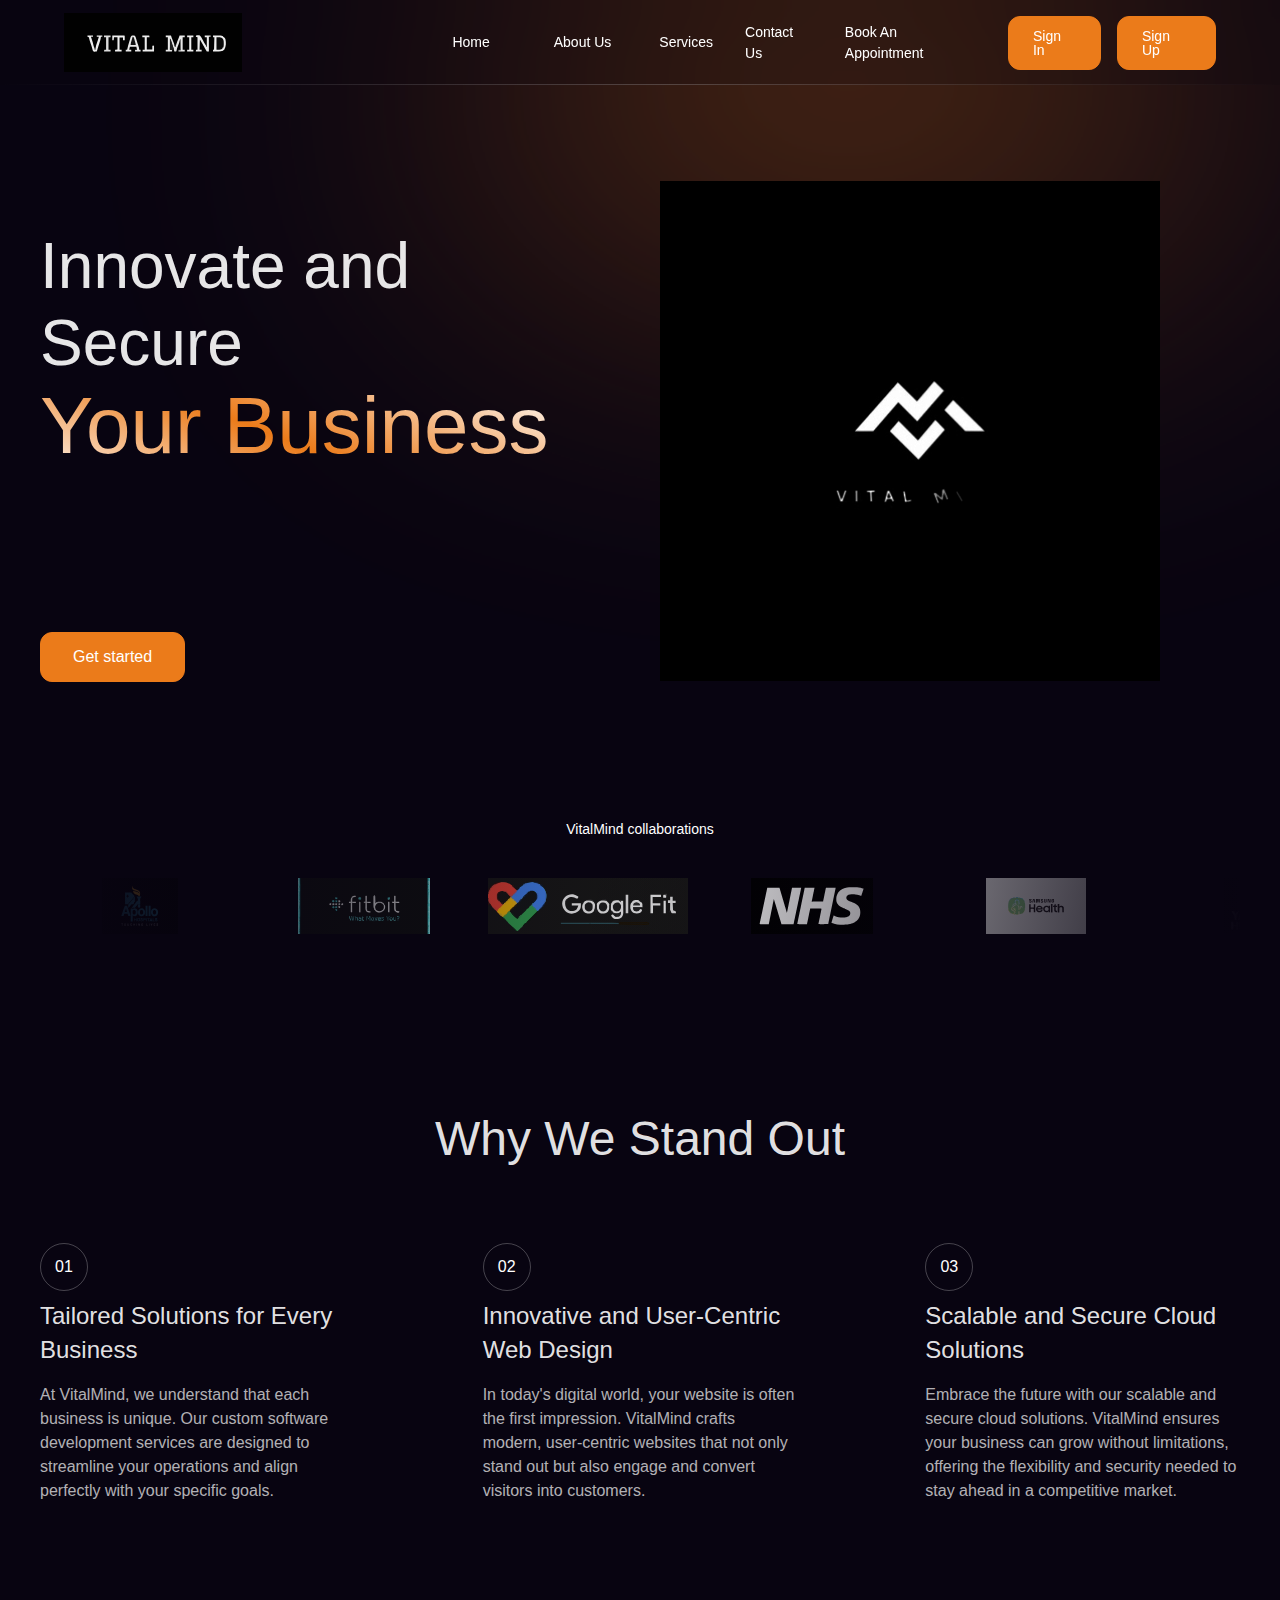
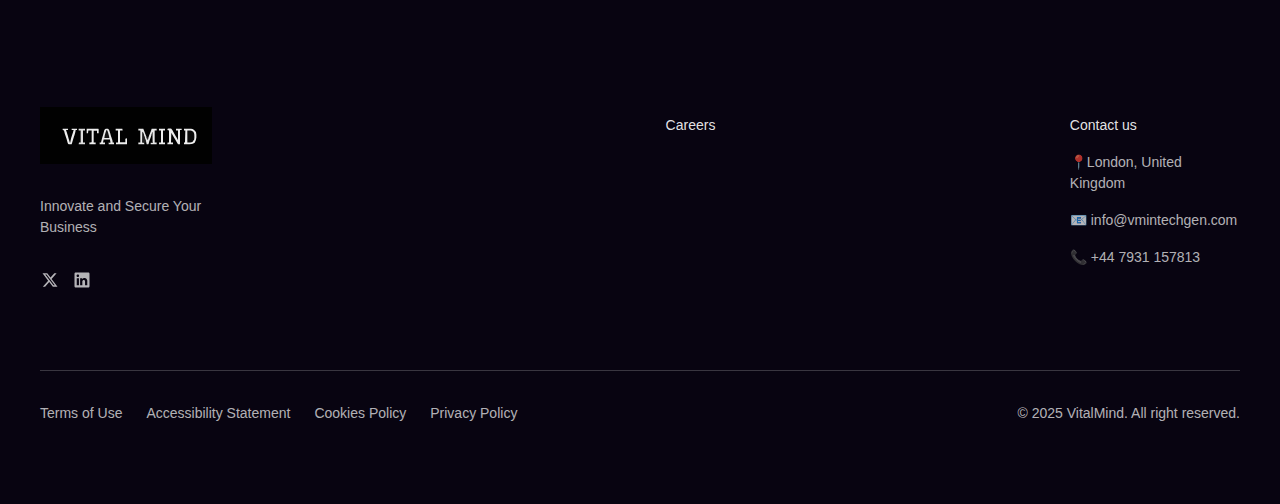
==== commit 4dabf5e8: "new files" ====
--- a/example.html
+++ b/example.html
@@ -11,7 +11,7 @@
       <meta property="og:type" content="website"/> -->
       <!-- <meta content="summary_large_image" name="twitter:card"/> -->
       <meta content="width=device-width, initial-scale=1" name="viewport"/>
-      <link href="mainpage.css" rel="stylesheet" type="text/css"/>
+      <link href="examplepage.css" rel="stylesheet" type="text/css"/>
       <!-- <link href="https://cdn.prod.website-files.com/65cb81c1d7b5c84b09d0b178/css/gopidge----new-website.80ebb7211.css" rel="stylesheet" type="text/css"/> -->
       <style>@media (min-width:992px) {html.w-mod-js:not(.w-mod-ix) [data-w-id="7165c226-d0f7-98c5-4f90-8e675f33f2a9"] {-webkit-transform:translate3d(0, 3rem, 0) scale3d(1, 1, 1) rotateX(0) rotateY(0) rotateZ(0) skew(0, 0);-moz-transform:translate3d(0, 3rem, 0) scale3d(1, 1, 1) rotateX(0) rotateY(0) rotateZ(0) skew(0, 0);-ms-transform:translate3d(0, 3rem, 0) scale3d(1, 1, 1) rotateX(0) rotateY(0) rotateZ(0) skew(0, 0);transform:translate3d(0, 3rem, 0) scale3d(1, 1, 1) rotateX(0) rotateY(0) rotateZ(0) skew(0, 0);opacity:0;}html.w-mod-js:not(.w-mod-ix) [data-w-id="7165c226-d0f7-98c5-4f90-8e675f33f2ef"] {-webkit-transform:translate3d(0, 3rem, 0) scale3d(1, 1, 1) rotateX(0) rotateY(0) rotateZ(0) skew(0, 0);-moz-transform:translate3d(0, 3rem, 0) scale3d(1, 1, 1) rotateX(0) rotateY(0) rotateZ(0) skew(0, 0);-ms-transform:translate3d(0, 3rem, 0) scale3d(1, 1, 1) rotateX(0) rotateY(0) rotateZ(0) skew(0, 0);transform:translate3d(0, 3rem, 0) scale3d(1, 1, 1) rotateX(0) rotateY(0) rotateZ(0) skew(0, 0);opacity:0;}html.w-mod-js:not(.w-mod-ix) [data-w-id="7165c226-d0f7-98c5-4f90-8e675f33f2ce"] {-webkit-transform:translate3d(0, 3rem, 0) scale3d(1, 1, 1) rotateX(0) rotateY(0) rotateZ(0) skew(0, 0);-moz-transform:translate3d(0, 3rem, 0) scale3d(1, 1, 1) rotateX(0) rotateY(0) rotateZ(0) skew(0, 0);-ms-transform:translate3d(0, 3rem, 0) scale3d(1, 1, 1) rotateX(0) rotateY(0) rotateZ(0) skew(0, 0);transform:translate3d(0, 3rem, 0) scale3d(1, 1, 1) rotateX(0) rotateY(0) rotateZ(0) skew(0, 0);opacity:0;}}@media (max-width:991px) and (min-width:768px) {html.w-mod-js:not(.w-mod-ix) [data-w-id="7165c226-d0f7-98c5-4f90-8e675f33f2a9"] {height:0px;}html.w-mod-js:not(.w-mod-ix) [data-w-id="7165c226-d0f7-98c5-4f90-8e675f33f2ef"] {height:0px;}html.w-mod-js:not(.w-mod-ix) [data-w-id="7165c226-d0f7-98c5-4f90-8e675f33f2ce"] {height:0px;}}@media (max-width:767px) and (min-width:480px) {html.w-mod-js:not(.w-mod-ix) [data-w-id="7165c226-d0f7-98c5-4f90-8e675f33f2a9"] {height:0px;}html.w-mod-js:not(.w-mod-ix) [data-w-id="7165c226-d0f7-98c5-4f90-8e675f33f2ef"] {height:0px;}html.w-mod-js:not(.w-mod-ix) [data-w-id="7165c226-d0f7-98c5-4f90-8e675f33f2ce"] {height:0px;}}@media (max-width:479px) {html.w-mod-js:not(.w-mod-ix) [data-w-id="7165c226-d0f7-98c5-4f90-8e675f33f2a9"] {height:0px;}html.w-mod-js:not(.w-mod-ix) [data-w-id="7165c226-d0f7-98c5-4f90-8e675f33f2ef"] {height:0px;}html.w-mod-js:not(.w-mod-ix) [data-w-id="7165c226-d0f7-98c5-4f90-8e675f33f2ce"] {height:0px;}}</style>
       <link href="https://fonts.googleapis.com" rel="preconnect"/>
@@ -231,7 +231,7 @@
          <main class="main-wrapper">
             <div data-animation="default" class="navbar_component w-nav" data-easing2="ease" fs-scrolldisable-element="smart-nav" data-easing="ease" data-collapse="medium" data-w-id="af599ce6-0e18-3df8-549e-29816aa91d99" role="banner" data-no-scroll="1" data-duration="400">
                <div class="navbar_container">
-                  <a href="/" aria-current="page" class="navbar_logo-link w-nav-brand w--current"><img src="https://cdn.prod.website-files.com/65cb81c1d7b5c84b09d0b178/65fb950f2e1e5994c837d447_gopidge-logo.svg" loading="lazy" alt="" class="navbar_logo"/></a>
+                  <a href="/" aria-current="page" class="navbar_logo-link w-nav-brand w--current"><img src="vital mind.svg" loading="lazy" alt="" class="navbar_logo"/></a>
                   <nav role="navigation" class="navbar_menu is-page-height-tablet w-nav-menu">
                      <div class="nav-link_wrapper">
                         <div data-hover="true" data-delay="300" data-w-id="7165c226-d0f7-98c5-4f90-8e675f33f2a4" class="navbar11_menu-dropdown w-dropdown">
@@ -381,7 +381,7 @@
                         </div>
                         <a href="services.html" class="navbar11_link w-nav-link">Services</a>
                         <a href="contactus.html" class="navbar11_link w-nav-link">Contact Us</a>
-                        <a href="BookAppointment.html" class="navbar11_link w-nav-link">Book An Appointment</a>
+                        <a href="examplebookanappointment.html" class="navbar11_link w-nav-link">Book An Appointment</a>
                         <!-- <div data-hover="true" data-delay="300" data-w-id="7165c226-d0f7-98c5-4f90-8e675f33f2ea" class="navbar11_menu-dropdown w-dropdown">
                            <div class="navbar11_dropdown-toggle w-dropdown-toggle">
                               <div class="nav-bar_dropdown">Resources</div>
@@ -507,7 +507,9 @@
                               </a>
                            </div>
                            <div class="layout-2col_image-wrapper">
-                              <div class="layout2col_image w-embed w-iframe"><iframe style="border: none" width="100%" height="100%" src="https://rive.app/s/u4delLODpEa6FDPfgpzjyg/embed" allowfullscreen></iframe></div>
+                              <div class="layout2col_image w-embed w-iframe">
+                                 <iframe style="border: none" width="100%" height="100%" src="vitalmind.gif" allowfullscreen></iframe>
+                              </div>
                               <div class="home-hero_bg w-embed">
                                  <svg width="363" height="315" viewBox="0 0 363 315" fill="none" xmlns="http://www.w3.org/2000/svg">
                                     <g opacity="0.15">
@@ -556,24 +558,24 @@
                               <div class="logo-gradient"></div>
                               <div data-w-id="73e54e76-792b-0876-1192-1b7e8f2ddf86" class="logo_wrapper">
                                  <div class="logo_list">
-                                    <div id="w-node-_56c49c79-c764-d76b-afd9-2dffcaff7948-09d0b1db" class="logo_wrapper"><img src="https://cdn.prod.website-files.com/65cb81c1d7b5c84b09d0b178/65fcbcf4abc5f1c409a20c9e_techstar.svg" loading="lazy" alt="" class="logo_logo"/></div>
-                                    <div id="w-node-_56c49c79-c764-d76b-afd9-2dffcaff794a-09d0b1db" class="logo_wrapper"><img src="https://cdn.prod.website-files.com/65cb81c1d7b5c84b09d0b178/65dd080c7b7c42c61752dc67_logo.svg" loading="lazy" alt="" class="logo_logo"/></div>
-                                    <div id="w-node-_56c49c79-c764-d76b-afd9-2dffcaff794c-09d0b1db" class="logo_wrapper"><img src="https://cdn.prod.website-files.com/65cb81c1d7b5c84b09d0b178/65fcbcf4bcfe75cce5f76709_goolgle.svg" loading="lazy" alt="" class="logo_logo"/></div>
-                                    <div id="w-node-_56c49c79-c764-d76b-afd9-2dffcaff794e-09d0b1db" class="logo_wrapper"><img src="https://cdn.prod.website-files.com/65cb81c1d7b5c84b09d0b178/65fcbcf487cce3fbb1cacef7_sap.svg" loading="lazy" alt="" class="logo_logo"/></div>
-                                    <div id="w-node-_56c49c79-c764-d76b-afd9-2dffcaff7950-09d0b1db" class="logo_wrapper"><img src="https://cdn.prod.website-files.com/65cb81c1d7b5c84b09d0b178/65fcbcf4c3ca1c705cba6842_jp%20morgan.svg" loading="lazy" alt="" class="logo_logo"/></div>
-                                    <div id="w-node-_56c49c79-c764-d76b-afd9-2dffcaff7952-09d0b1db" class="logo_wrapper"><img src="https://cdn.prod.website-files.com/65cb81c1d7b5c84b09d0b178/65fcbcf428843986d3d0690a_university.svg" loading="lazy" alt="" class="logo_logo"/></div>
-                                    <div id="w-node-_56c49c79-c764-d76b-afd9-2dffcaff7954-09d0b1db" class="logo_wrapper"><img src="https://cdn.prod.website-files.com/65cb81c1d7b5c84b09d0b178/65fcbcf4abc5f1c409a20c9e_techstar.svg" loading="lazy" alt="" class="logo_logo"/></div>
-                                    <div id="w-node-_56c49c79-c764-d76b-afd9-2dffcaff7956-09d0b1db" class="logo_wrapper"><img src="https://cdn.prod.website-files.com/65cb81c1d7b5c84b09d0b178/65fcbcf46273bdbcb3bf283c_upwork.svg" loading="lazy" alt="" class="logo_logo"/></div>
+                                    <div id="w-node-_56c49c79-c764-d76b-afd9-2dffcaff7948-09d0b1db" class="logo_wrapper"><img src="Apollo_logo.svg" loading="lazy" alt="" class="logo_logo"/></div>
+                                    <div id="w-node-_56c49c79-c764-d76b-afd9-2dffcaff794a-09d0b1db" class="logo_wrapper"><img src="fitbit.svg" loading="lazy" alt="" class="logo_logo"/></div>
+                                    <div id="w-node-_56c49c79-c764-d76b-afd9-2dffcaff794c-09d0b1db" class="logo_wrapper"><img src="google_fit.svg" loading="lazy" alt="" class="logo_logo"/></div>
+                                    <div id="w-node-_56c49c79-c764-d76b-afd9-2dffcaff794e-09d0b1db" class="logo_wrapper"><img src="NHS-emblem.svg" loading="lazy" alt="" class="logo_logo"/></div>
+                                    <div id="w-node-_56c49c79-c764-d76b-afd9-2dffcaff7950-09d0b1db" class="logo_wrapper"><img src="samsunghealth.svg" loading="lazy" alt="" class="logo_logo"/></div>
+                                    <div id="w-node-_56c49c79-c764-d76b-afd9-2dffcaff7952-09d0b1db" class="logo_wrapper"><img src="yoshadha.svg" loading="lazy" alt="" class="logo_logo"/></div>
+                                    <div id="w-node-_56c49c79-c764-d76b-afd9-2dffcaff7954-09d0b1db" class="logo_wrapper"><img src="openai.svg" loading="lazy" alt="" class="logo_logo"/></div>
+                                    <!-- <div id="w-node-_56c49c79-c764-d76b-afd9-2dffcaff7956-09d0b1db" class="logo_wrapper"><img src="https://cdn.prod.website-files.com/65cb81c1d7b5c84b09d0b178/65fcbcf46273bdbcb3bf283c_upwork.svg" loading="lazy" alt="" class="logo_logo"/></div> -->
                                  </div>
                                  <div class="logo_list">
-                                    <div id="w-node-_56c49c79-c764-d76b-afd9-2dffcaff7959-09d0b1db" class="logo_wrapper"><img src="https://cdn.prod.website-files.com/65cb81c1d7b5c84b09d0b178/65fcbcf4abc5f1c409a20c9e_techstar.svg" loading="lazy" alt="" class="logo_logo"/></div>
-                                    <div id="w-node-_56c49c79-c764-d76b-afd9-2dffcaff795b-09d0b1db" class="logo_wrapper"><img src="https://cdn.prod.website-files.com/65cb81c1d7b5c84b09d0b178/65dd080c7b7c42c61752dc67_logo.svg" loading="lazy" alt="" class="logo_logo"/></div>
-                                    <div id="w-node-_56c49c79-c764-d76b-afd9-2dffcaff795d-09d0b1db" class="logo_wrapper"><img src="https://cdn.prod.website-files.com/65cb81c1d7b5c84b09d0b178/65fcbcf4bcfe75cce5f76709_goolgle.svg" loading="lazy" alt="" class="logo_logo"/></div>
-                                    <div id="w-node-_56c49c79-c764-d76b-afd9-2dffcaff795f-09d0b1db" class="logo_wrapper"><img src="https://cdn.prod.website-files.com/65cb81c1d7b5c84b09d0b178/65fcbcf487cce3fbb1cacef7_sap.svg" loading="lazy" alt="" class="logo_logo"/></div>
-                                    <div id="w-node-_56c49c79-c764-d76b-afd9-2dffcaff7961-09d0b1db" class="logo_wrapper"><img src="https://cdn.prod.website-files.com/65cb81c1d7b5c84b09d0b178/65fcbcf4c3ca1c705cba6842_jp%20morgan.svg" loading="lazy" alt="" class="logo_logo"/></div>
-                                    <div id="w-node-_56c49c79-c764-d76b-afd9-2dffcaff7963-09d0b1db" class="logo_wrapper"><img src="https://cdn.prod.website-files.com/65cb81c1d7b5c84b09d0b178/65fcbcf428843986d3d0690a_university.svg" loading="lazy" alt="" class="logo_logo"/></div>
-                                    <div id="w-node-_56c49c79-c764-d76b-afd9-2dffcaff7965-09d0b1db" class="logo_wrapper"><img src="https://cdn.prod.website-files.com/65cb81c1d7b5c84b09d0b178/65fcbcf4abc5f1c409a20c9e_techstar.svg" loading="lazy" alt="" class="logo_logo"/></div>
-                                    <div id="w-node-_56c49c79-c764-d76b-afd9-2dffcaff7967-09d0b1db" class="logo_wrapper"><img src="https://cdn.prod.website-files.com/65cb81c1d7b5c84b09d0b178/65fcbcf46273bdbcb3bf283c_upwork.svg" loading="lazy" alt="" class="logo_logo"/></div>
+                                    <div id="w-node-_56c49c79-c764-d76b-afd9-2dffcaff7959-09d0b1db" class="logo_wrapper"><img src="Apollo_logo.svg" loading="lazy" alt="" class="logo_logo"/></div>
+                                    <div id="w-node-_56c49c79-c764-d76b-afd9-2dffcaff795b-09d0b1db" class="logo_wrapper"><img src="fitbit.svg" loading="lazy" alt="" class="logo_logo"/></div>
+                                    <div id="w-node-_56c49c79-c764-d76b-afd9-2dffcaff795d-09d0b1db" class="logo_wrapper"><img src="google_fit.svg" loading="lazy" alt="" class="logo_logo"/></div>
+                                    <div id="w-node-_56c49c79-c764-d76b-afd9-2dffcaff795f-09d0b1db" class="logo_wrapper"><img src="NHS-emblem.svg" loading="lazy" alt="" class="logo_logo"/></div>
+                                    <div id="w-node-_56c49c79-c764-d76b-afd9-2dffcaff7961-09d0b1db" class="logo_wrapper"><img src="samsunghealth.svg" loading="lazy" alt="" class="logo_logo"/></div>
+                                    <div id="w-node-_56c49c79-c764-d76b-afd9-2dffcaff7963-09d0b1db" class="logo_wrapper"><img src="yoshadha.svg" loading="lazy" alt="" class="logo_logo"/></div>
+                                    <div id="w-node-_56c49c79-c764-d76b-afd9-2dffcaff7965-09d0b1db" class="logo_wrapper"><img src="openai.svg" loading="lazy" alt="" class="logo_logo"/></div>
+                                    <!-- <div id="w-node-_56c49c79-c764-d76b-afd9-2dffcaff7967-09d0b1db" class="logo_wrapper"><img src="https://cdn.prod.website-files.com/65cb81c1d7b5c84b09d0b178/65fcbcf46273bdbcb3bf283c_upwork.svg" loading="lazy" alt="" class="logo_logo"/></div> -->
                                  </div>
                               </div>
                            </div>
@@ -677,23 +679,23 @@
                   </div>
                </div>
             </section>
-            <section>
+            <!-- <section>
                <div class="padding-global padding-section-small">
                   <div class="container-large">
                      <div class="home-objectives_title-wrapper">
                         <div id="w-node-_4eb95e6f-0d15-e86a-ae3c-c1888aade1d9-8aade1d9" data-w-id="4eb95e6f-0d15-e86a-ae3c-c1888aade1d9" class="tag-component">
-                           <div>Objectives</div>
+                           <div>Services</div>
                         </div>
                         <img src="https://cdn.prod.website-files.com/65cb81c1d7b5c84b09d0b178/660c94eb4b946e685574a657_5-objectives.svg" loading="lazy" style="-webkit-transform:translate3d(0, 48px, 0) scale3d(1, 1, 1) rotateX(0) rotateY(0) rotateZ(0) skew(0, 0);-moz-transform:translate3d(0, 48px, 0) scale3d(1, 1, 1) rotateX(0) rotateY(0) rotateZ(0) skew(0, 0);-ms-transform:translate3d(0, 48px, 0) scale3d(1, 1, 1) rotateX(0) rotateY(0) rotateZ(0) skew(0, 0);transform:translate3d(0, 48px, 0) scale3d(1, 1, 1) rotateX(0) rotateY(0) rotateZ(0) skew(0, 0);filter:blur(5px);opacity:0" data-w-id="89345b74-f736-792e-be40-6bdacca082c5" alt="" class="home-objective_5-icons"/>
                         <div class="margin-bottom margin-small">
-                           <h2 words-slide-up="" text-split="">Select the channels to deliver growth</h2>
+                           <h5 words-slide-up="" text-split="">Tailored Software. Stunning Web Design. Powered by the Cloud.</h5>
                         </div>
                         <p class="text-size-medium">You have the power to choose how to grow, without the costs associated with driving growth. Choose from five core channels.</p>
                      </div>
                   </div>
                </div>
-            </section>
-            <header class="section_home-hero">
+            </section> -->
+            <!-- <header class="section_home-hero">
                <div class="padding-global">
                   <div class="container-large">
                      <div class="padding-section-small">
@@ -731,7 +733,7 @@
                                  <div class="_2col-image is-strategic w-embed w-iframe"><iframe style="border: none" width="100%" height="100%" src="https://rive.app/s/fTXaAb_xm0ieanrGlgvMWA/embed" allowfullscreen></iframe></div>
                               </div>
                               <div>
-                                 <h4>Strategic Partnerships</h4>
+                                 <h4>Enterprise</h4>
                                  <div class="padding-vertical padding-small">
                                     <p>Whether managing risk, opening new markets or developing innovation we can connect you to the right potential partners</p>
                                  </div>
@@ -775,8 +777,8 @@
                      </div>
                   </div>
                </div>
-            </header>
-            <section class="section_layout65">
+            </header> -->
+            <!-- <section class="section_layout65">
                <div class="padding-global">
                   <div class="container-large">
                      <div class="padding-section-medium">
@@ -798,8 +800,8 @@
                   </div>
                </div>
                <div class="gradient_nearbound"></div>
-            </section>
-            <section class="section_home-hero">
+            </section> -->
+            <!-- <section class="section_home-hero">
                <div class="padding-global">
                   <div class="container-large">
                      <div class="padding-section-medium">
@@ -967,8 +969,8 @@
                      </div>
                   </div>
                </div>
-            </section>
-            <section class="section_home-logo">
+            </section> -->
+            <!-- <section class="section_home-logo">
                <div class="padding-global">
                   <div class="container-large">
                      <div data-w-id="caab5e2f-9412-70ed-1e37-fbba3bd253e7" class="home-hql_component">
@@ -1432,8 +1434,8 @@
                      </div>
                   </div>
                </div>
-            </section>
-            <section>
+            </section> -->
+            <!-- <section>
                <div class="padding-global">
                   <div class="container-large">
                      <div class="padding-section-small">
@@ -1538,13 +1540,13 @@
                      </div>
                   </div>
                </div>
-            </section>
-            <section class="section_layout65">
+            </section> -->
+            <!-- <section class="section_layout65">
                <div class="padding-global">
                   <div class="container-large"></div>
                </div>
-            </section>
-            <section>
+            </section> -->
+            <!-- <section>
                <div class="padding-global">
                   <div class="container-large">
                      <div class="padding-section-medium">
@@ -1595,8 +1597,8 @@
                      </div>
                   </div>
                </div>
-            </section>
-            <section class="section_home-hero">
+            </section> -->
+            <!-- <section class="section_home-hero">
                <div class="padding-global">
                   <div class="container-large">
                      <div class="padding-section-large">
@@ -1643,8 +1645,8 @@
                      </div>
                   </div>
                </div>
-            </section>
-            <section>
+            </section> -->
+            <!-- <section>
                <div class="padding-global">
                   <div class="container-large">
                      <div class="padding-section-small">
@@ -1665,8 +1667,8 @@
                      </div>
                   </div>
                </div>
-            </section>
-            <section>
+            </section> -->
+            <!-- <section>
                <div class="padding-global">
                   <div class="container-large">
                      <div class="emissions_wrapper">
@@ -1742,8 +1744,8 @@
                      </div>
                   </div>
                </div>
-            </section>
-            <section>
+            </section> -->
+            <!-- <section>
                <div class="padding-global">
                   <div class="container-large">
                      <div class="padding-section-small">
@@ -1768,8 +1770,8 @@
                      </div>
                   </div>
                </div>
-            </section>
-            <section>
+            </section> -->
+            <!-- <section>
                <div class="padding-global padding-section-small">
                   <div class="container-large">
                      <div class="text-align-center">
@@ -1787,8 +1789,8 @@
                      </div>
                   </div>
                </div>
-            </section>
-            <section>
+            </section> -->
+            <!-- <section>
                <div class="padding-global padding-section-small">
                   <div class="container-large">
                      <div class="max-width-xmedium">
@@ -1886,8 +1888,8 @@
                      </div>
                   </div>
                </div>
-            </section>
-            <section class="section_home-hero">
+            </section> -->
+            <!-- <section class="section_home-hero">
                <div class="padding-global">
                   <div class="container-large">
                      <div class="padding-section-large">
@@ -1957,8 +1959,9 @@
                      </div>
                   </div>
                </div>
-            </section>
-            <section class="section_home-hero is-relative">
+            </section> -->
+            <!-- Here we can write about us -->
+            <!-- <section class="section_home-hero is-relative">
                <div class="padding-global">
                   <div class="container-large">
                      <div class="padding-section-large">
@@ -1996,8 +1999,8 @@
                      </div>
                   </div>
                </div>
-            </section>
-            <section>
+            </section> -->
+            <!-- <section>
                <div class="padding-global">
                   <div class="container-large">
                      <div class="home-cta_wrapper">
@@ -2042,7 +2045,7 @@
                      </div>
                   </div>
                </div>
-            </section>
+            </section> -->
             <footer class="footer3_component">
                <div class="padding-global">
                   <div class="container-large">
@@ -2050,11 +2053,11 @@
                         <div class="padding-bottom padding-xxlarge">
                            <div class="w-layout-grid footer3_top-wrapper">
                               <div class="footer3_left-wrapper">
-                                 <div class="margin-bottom margin-medium"><a href="/" aria-current="page" class="footer3_logo-link w-nav-brand w--current"><img src="https://cdn.prod.website-files.com/65cb81c1d7b5c84b09d0b178/65fb950f2e1e5994c837d447_gopidge-logo.svg" loading="lazy" alt=""/></a></div>
+                                 <div class="margin-bottom margin-medium"><a href="/" aria-current="page" class="footer3_logo-link w-nav-brand w--current"><img src="vital mind.svg" loading="lazy" alt=""/></a></div>
                                  <div class="margin-bottom margin-medium">
                                     <div class="footer3_details-wrapper">
                                        <div class="margin-bottom margin-small">
-                                          <div class="text-custom_footer">Accelerated gateway to a Global Network</div>
+                                          <div class="text-custom_footer">Innovate and Secure Your Business</div>
                                        </div>
                                     </div>
                                  </div>
@@ -2066,7 +2069,7 @@
                                           </svg>
                                        </div>
                                     </a>
-                                    <a href="https://www.linkedin.com/company/gopidge" target="_blank" class="footer3_social-link w-inline-block">
+                                    <a href="https://www.linkedin.com/company/vitalmind-ai/" target="_blank" class="footer3_social-link w-inline-block">
                                        <div class="icon-embed-xsmall w-embed">
                                           <svg width="100%" height="100%" viewBox="0 0 24 24" fill="none" xmlns="http://www.w3.org/2000/svg">
                                              <path fill-rule="evenodd" clip-rule="evenodd" d="M4.5 3C3.67157 3 3 3.67157 3 4.5V19.5C3 20.3284 3.67157 21 4.5 21H19.5C20.3284 21 21 20.3284 21 19.5V4.5C21 3.67157 20.3284 3 19.5 3H4.5ZM8.52076 7.00272C8.52639 7.95897 7.81061 8.54819 6.96123 8.54397C6.16107 8.53975 5.46357 7.90272 5.46779 7.00413C5.47201 6.15897 6.13998 5.47975 7.00764 5.49944C7.88795 5.51913 8.52639 6.1646 8.52076 7.00272ZM12.2797 9.76176H9.75971H9.7583V18.3216H12.4217V18.1219C12.4217 17.742 12.4214 17.362 12.4211 16.9819V16.9818V16.9816V16.9815V16.9812C12.4203 15.9674 12.4194 14.9532 12.4246 13.9397C12.426 13.6936 12.4372 13.4377 12.5005 13.2028C12.7381 12.3253 13.5271 11.7586 14.4074 11.8979C14.9727 11.9864 15.3467 12.3141 15.5042 12.8471C15.6013 13.1803 15.6449 13.5389 15.6491 13.8863C15.6605 14.9339 15.6589 15.9815 15.6573 17.0292V17.0294C15.6567 17.3992 15.6561 17.769 15.6561 18.1388V18.3202H18.328V18.1149C18.328 17.6629 18.3278 17.211 18.3275 16.7591V16.759V16.7588C18.327 15.6293 18.3264 14.5001 18.3294 13.3702C18.3308 12.8597 18.276 12.3563 18.1508 11.8627C17.9638 11.1286 17.5771 10.5211 16.9485 10.0824C16.5027 9.77019 16.0133 9.5691 15.4663 9.5466C15.404 9.54401 15.3412 9.54062 15.2781 9.53721L15.2781 9.53721L15.2781 9.53721C14.9984 9.52209 14.7141 9.50673 14.4467 9.56066C13.6817 9.71394 13.0096 10.0641 12.5019 10.6814C12.4429 10.7522 12.3852 10.8241 12.2991 10.9314L12.2991 10.9315L12.2797 10.9557V9.76176ZM5.68164 18.3244H8.33242V9.76733H5.68164V18.3244Z" fill="CurrentColor"/>
@@ -2076,9 +2079,28 @@
                                  </div>
                               </div>
                               <div class="w-layout-grid footer3_menu-wrapper">
-                                 <div class="footer3_link-list"><a href="#" class="footer3_link is-header">Objectives</a><a href="/objectives/lead-acquisition" class="footer3_link">Lead Acquisition</a><a href="/objectives/market-intelligence" class="footer3_link">Marketing Intelligence</a><a href="/objectives/strategic-partnerships" class="footer3_link">Strategic Partnerships</a><a href="/objectives/finance" class="footer3_link">Finance</a><a href="/objectives/talent-acquisition" class="footer3_link">Talent Acquisition</a></div>
-                                 <div class="footer3_link-list"><a href="#" class="footer3_link is-header">Business type</a><a href="/business/startups-and-smes" class="footer3_link">Startups and SMEs</a><a href="/business/enterprise" class="footer3_link">Large Enterprises</a><a href="/business/government" class="footer3_link">Governments and<br/>Public Sector</a><a href="/business/investors" class="footer3_link">Investors</a></div>
-                                 <div class="footer3_link-list"><a href="#" class="footer3_link is-header">Resources</a><a href="#" class="footer3_link">About us</a><a href="/pricing" class="footer3_link">Pricing</a><a href="/become-a-pidge" class="footer3_link">Become a Pidge</a><a href="/blog" class="footer3_link">Blog</a></div>
+                                 <div class="footer3_link-list">
+                                    <a href="#" class="footer3_link is-header">Careers</a>
+                                    <!-- <a href="/objectives/lead-acquisition" class="footer3_link">Lead Acquisition</a>
+                                    <a href="/objectives/market-intelligence" class="footer3_link">Marketing Intelligence</a>
+                                    <a href="/objectives/strategic-partnerships" class="footer3_link">Strategic Partnerships</a>
+                                    <a href="/objectives/finance" class="footer3_link">Finance</a>
+                                    <a href="/objectives/talent-acquisition" class="footer3_link">Talent Acquisition</a> -->
+                                 </div>
+                                 <div class="footer3_link-list">
+                                    <!-- <a href="#" class="footer3_link is-header">Business type</a>
+                                    <a href="/business/startups-and-smes" class="footer3_link">Startups and SMEs</a>
+                                    <a href="/business/enterprise" class="footer3_link">Large Enterprises</a>
+                                    <a href="/business/government" class="footer3_link">Governments and<br/>Public Sector</a>
+                                    <a href="/business/investors" class="footer3_link">Investors</a> -->
+                                 </div>
+                                 <div class="footer3_link-list">
+                                    <a href="#" class="footer3_link is-header">Contact us</a>
+                                    <a href="#" class="footer3_link">📍London, United Kingdom</a>
+                                    <a href="/pricing" class="footer3_link">📧 info@vmintechgen.com</a>
+                                    <a href="/become-a-pidge" class="footer3_link">📞 +44 7931 157813</a>
+                                    <!-- <a href="/blog" class="footer3_link">Blog</a> -->
+                                 </div>
                               </div>
                            </div>
                         </div>
@@ -2231,7 +2253,8 @@
                  tabLoop();
              });
          });
-      </script><script src="https://unpkg.com/typed.js@2.1.0/dist/typed.umd.js"></script>
+      </script>
+      <script src="https://unpkg.com/typed.js@2.1.0/dist/typed.umd.js"></script>
       <!-- <script>
          var typed = new Typed(".home-hero_typed", {
                strings:["Business Growth", "Lead Generation", "Partnerships", "Financing", "Market Intelligence", "Talent Acquisition"],
--- a/examplepage.css
+++ b/examplepage.css
@@ -0,0 +1,14158 @@
+html {
+    -webkit-text-size-adjust: 100%;
+    -ms-text-size-adjust: 100%;
+    font-family: sans-serif;
+  }
+  
+  body {
+    margin: 0;
+  }
+  
+  article, aside, details, figcaption, figure, footer, header, hgroup, main, menu, nav, section, summary {
+    display: block;
+  }
+  
+  audio, canvas, progress, video {
+    vertical-align: baseline;
+    display: inline-block;
+  }
+  
+  audio:not([controls]) {
+    height: 0;
+    display: none;
+  }
+  
+  [hidden], template {
+    display: none;
+  }
+  
+  a {
+    background-color: #0000;
+  }
+  
+  a:active, a:hover {
+    outline: 0;
+  }
+  
+  abbr[title] {
+    border-bottom: 1px dotted;
+  }
+  
+  b, strong {
+    font-weight: bold;
+  }
+  
+  dfn {
+    font-style: italic;
+  }
+  
+  h1 {
+    margin: .67em 0;
+    font-size: 2em;
+  }
+  
+  mark {
+    color: #000;
+    background: #ff0;
+  }
+  
+  small {
+    font-size: 80%;
+  }
+  
+  sub, sup {
+    vertical-align: baseline;
+    font-size: 75%;
+    line-height: 0;
+    position: relative;
+  }
+  
+  sup {
+    top: -.5em;
+  }
+  
+  sub {
+    bottom: -.25em;
+  }
+  
+  img {
+    border: 0;
+  }
+  
+  svg:not(:root) {
+    overflow: hidden;
+  }
+  
+  hr {
+    box-sizing: content-box;
+    height: 0;
+  }
+  
+  pre {
+    overflow: auto;
+  }
+  
+  code, kbd, pre, samp {
+    font-family: monospace;
+    font-size: 1em;
+  }
+  
+  button, input, optgroup, select, textarea {
+    color: inherit;
+    font: inherit;
+    margin: 0;
+  }
+  
+  button {
+    overflow: visible;
+  }
+  
+  button, select {
+    text-transform: none;
+  }
+  
+  button, html input[type="button"], input[type="reset"] {
+    -webkit-appearance: button;
+    cursor: pointer;
+  }
+  
+  button[disabled], html input[disabled] {
+    cursor: default;
+  }
+  
+  button::-moz-focus-inner, input::-moz-focus-inner {
+    border: 0;
+    padding: 0;
+  }
+  
+  input {
+    line-height: normal;
+  }
+  
+  input[type="checkbox"], input[type="radio"] {
+    box-sizing: border-box;
+    padding: 0;
+  }
+  
+  input[type="number"]::-webkit-inner-spin-button, input[type="number"]::-webkit-outer-spin-button {
+    height: auto;
+  }
+  
+  input[type="search"] {
+    -webkit-appearance: none;
+  }
+  
+  input[type="search"]::-webkit-search-cancel-button, input[type="search"]::-webkit-search-decoration {
+    -webkit-appearance: none;
+  }
+  
+  legend {
+    border: 0;
+    padding: 0;
+  }
+  
+  textarea {
+    overflow: auto;
+  }
+  
+  optgroup {
+    font-weight: bold;
+  }
+  
+  table {
+    border-collapse: collapse;
+    border-spacing: 0;
+  }
+  
+  td, th {
+    padding: 0;
+  }
+  
+  @font-face {
+    font-family: webflow-icons;
+    src: url("[data-uri]") format("truetype");
+    font-weight: normal;
+    font-style: normal;
+  }
+  
+  [class^="w-icon-"], [class*=" w-icon-"] {
+    speak: none;
+    font-variant: normal;
+    text-transform: none;
+    -webkit-font-smoothing: antialiased;
+    -moz-osx-font-smoothing: grayscale;
+    font-style: normal;
+    font-weight: normal;
+    line-height: 1;
+    font-family: webflow-icons !important;
+  }
+  
+  .w-icon-slider-right:before {
+    content: "î˜€";
+  }
+  
+  .w-icon-slider-left:before {
+    content: "î˜";
+  }
+  
+  .w-icon-nav-menu:before {
+    content: "î˜‚";
+  }
+  
+  .w-icon-arrow-down:before, .w-icon-dropdown-toggle:before {
+    content: "î˜ƒ";
+  }
+  
+  .w-icon-file-upload-remove:before {
+    content: "î¤€";
+  }
+  
+  .w-icon-file-upload-icon:before {
+    content: "î¤ƒ";
+  }
+  
+  * {
+    box-sizing: border-box;
+  }
+  
+  html {
+    height: 100%;
+  }
+  
+  body {
+    color: #333;
+    background-color: #fff;
+    min-height: 100%;
+    margin: 0;
+    font-family: Arial, sans-serif;
+    font-size: 14px;
+    line-height: 20px;
+  }
+  
+  img {
+    vertical-align: middle;
+    max-width: 100%;
+    display: inline-block;
+  }
+  
+  html.w-mod-touch * {
+    background-attachment: scroll !important;
+  }
+  
+  .w-block {
+    display: block;
+  }
+  
+  .w-inline-block {
+    max-width: 100%;
+    display: inline-block;
+  }
+  
+  .w-clearfix:before, .w-clearfix:after {
+    content: " ";
+    grid-area: 1 / 1 / 2 / 2;
+    display: table;
+  }
+  
+  .w-clearfix:after {
+    clear: both;
+  }
+  
+  .w-hidden {
+    display: none;
+  }
+  
+  .w-button {
+    color: #fff;
+    line-height: inherit;
+    cursor: pointer;
+    background-color: #3898ec;
+    border: 0;
+    border-radius: 0;
+    padding: 9px 15px;
+    text-decoration: none;
+    display: inline-block;
+  }
+  
+  input.w-button {
+    -webkit-appearance: button;
+  }
+  
+  html[data-w-dynpage] [data-w-cloak] {
+    color: #0000 !important;
+  }
+  
+  .w-code-block {
+    margin: unset;
+  }
+  
+  pre.w-code-block code {
+    all: inherit;
+  }
+  
+  .w-optimization {
+    display: contents;
+  }
+  
+  .w-webflow-badge, .w-webflow-badge > img {
+    box-sizing: unset;
+    width: unset;
+    height: unset;
+    max-height: unset;
+    max-width: unset;
+    min-height: unset;
+    min-width: unset;
+    margin: unset;
+    padding: unset;
+    float: unset;
+    clear: unset;
+    border: unset;
+    border-radius: unset;
+    background: unset;
+    background-image: unset;
+    background-position: unset;
+    background-size: unset;
+    background-repeat: unset;
+    background-origin: unset;
+    background-clip: unset;
+    background-attachment: unset;
+    background-color: unset;
+    box-shadow: unset;
+    transform: unset;
+    direction: unset;
+    font-family: unset;
+    font-weight: unset;
+    color: unset;
+    font-size: unset;
+    line-height: unset;
+    font-style: unset;
+    font-variant: unset;
+    text-align: unset;
+    letter-spacing: unset;
+    -webkit-text-decoration: unset;
+    text-decoration: unset;
+    text-indent: unset;
+    text-transform: unset;
+    list-style-type: unset;
+    text-shadow: unset;
+    vertical-align: unset;
+    cursor: unset;
+    white-space: unset;
+    word-break: unset;
+    word-spacing: unset;
+    word-wrap: unset;
+    transition: unset;
+  }
+  
+  .w-webflow-badge {
+    white-space: nowrap;
+    cursor: pointer;
+    box-shadow: 0 0 0 1px #0000001a, 0 1px 3px #0000001a;
+    visibility: visible !important;
+    opacity: 1 !important;
+    z-index: 2147483647 !important;
+    color: #aaadb0 !important;
+    overflow: unset !important;
+    background-color: #fff !important;
+    border-radius: 3px !important;
+    width: auto !important;
+    height: auto !important;
+    margin: 0 !important;
+    padding: 6px !important;
+    font-size: 12px !important;
+    line-height: 14px !important;
+    text-decoration: none !important;
+    display: inline-block !important;
+    position: fixed !important;
+    inset: auto 12px 12px auto !important;
+    transform: none !important;
+  }
+  
+  .w-webflow-badge > img {
+    position: unset;
+    visibility: unset !important;
+    opacity: 1 !important;
+    vertical-align: middle !important;
+    display: inline-block !important;
+  }
+  
+  h1, h2, h3, h4, h5, h6 {
+    margin-bottom: 10px;
+    font-weight: bold;
+  }
+  
+  h1 {
+    margin-top: 20px;
+    font-size: 38px;
+    line-height: 44px;
+  }
+  
+  h2 {
+    margin-top: 20px;
+    font-size: 32px;
+    line-height: 36px;
+  }
+  
+  h3 {
+    margin-top: 20px;
+    font-size: 24px;
+    line-height: 30px;
+  }
+  
+  h4 {
+    margin-top: 10px;
+    font-size: 18px;
+    line-height: 24px;
+  }
+  
+  h5 {
+    margin-top: 10px;
+    font-size: 14px;
+    line-height: 20px;
+  }
+  
+  h6 {
+    margin-top: 10px;
+    font-size: 12px;
+    line-height: 18px;
+  }
+  
+  p {
+    margin-top: 0;
+    margin-bottom: 10px;
+  }
+  
+  blockquote {
+    border-left: 5px solid #e2e2e2;
+    margin: 0 0 10px;
+    padding: 10px 20px;
+    font-size: 18px;
+    line-height: 22px;
+  }
+  
+  figure {
+    margin: 0 0 10px;
+  }
+  
+  ul, ol {
+    margin-top: 0;
+    margin-bottom: 10px;
+    padding-left: 40px;
+  }
+  
+  .w-list-unstyled {
+    padding-left: 0;
+    list-style: none;
+  }
+  
+  .w-embed:before, .w-embed:after {
+    content: " ";
+    grid-area: 1 / 1 / 2 / 2;
+    display: table;
+  }
+  
+  .w-embed:after {
+    clear: both;
+  }
+  
+  .w-video {
+    width: 100%;
+    padding: 0;
+    position: relative;
+  }
+  
+  .w-video iframe, .w-video object, .w-video embed {
+    border: none;
+    width: 100%;
+    height: 100%;
+    position: absolute;
+    top: 0;
+    left: 0;
+  }
+  
+  fieldset {
+    border: 0;
+    margin: 0;
+    padding: 0;
+  }
+  
+  button, [type="button"], [type="reset"] {
+    cursor: pointer;
+    -webkit-appearance: button;
+    border: 0;
+  }
+  
+  .w-form {
+    margin: 0 0 15px;
+  }
+  
+  .w-form-done {
+    text-align: center;
+    background-color: #ddd;
+    padding: 20px;
+    display: none;
+  }
+  
+  .w-form-fail {
+    background-color: #ffdede;
+    margin-top: 10px;
+    padding: 10px;
+    display: none;
+  }
+  
+  label {
+    margin-bottom: 5px;
+    font-weight: bold;
+    display: block;
+  }
+  
+  .w-input, .w-select {
+    color: #333;
+    vertical-align: middle;
+    background-color: #fff;
+    border: 1px solid #ccc;
+    width: 100%;
+    height: 38px;
+    margin-bottom: 10px;
+    padding: 8px 12px;
+    font-size: 14px;
+    line-height: 1.42857;
+    display: block;
+  }
+  
+  .w-input::placeholder, .w-select::placeholder {
+    color: #999;
+  }
+  
+  .w-input:focus, .w-select:focus {
+    border-color: #3898ec;
+    outline: 0;
+  }
+  
+  .w-input[disabled], .w-select[disabled], .w-input[readonly], .w-select[readonly], fieldset[disabled] .w-input, fieldset[disabled] .w-select {
+    cursor: not-allowed;
+  }
+  
+  .w-input[disabled]:not(.w-input-disabled), .w-select[disabled]:not(.w-input-disabled), .w-input[readonly], .w-select[readonly], fieldset[disabled]:not(.w-input-disabled) .w-input, fieldset[disabled]:not(.w-input-disabled) .w-select {
+    background-color: #eee;
+  }
+  
+  textarea.w-input, textarea.w-select {
+    height: auto;
+  }
+  
+  .w-select {
+    background-color: #f3f3f3;
+  }
+  
+  .w-select[multiple] {
+    height: auto;
+  }
+  
+  .w-form-label {
+    cursor: pointer;
+    margin-bottom: 0;
+    font-weight: normal;
+    display: inline-block;
+  }
+  
+  .w-radio {
+    margin-bottom: 5px;
+    padding-left: 20px;
+    display: block;
+  }
+  
+  .w-radio:before, .w-radio:after {
+    content: " ";
+    grid-area: 1 / 1 / 2 / 2;
+    display: table;
+  }
+  
+  .w-radio:after {
+    clear: both;
+  }
+  
+  .w-radio-input {
+    float: left;
+    margin: 3px 0 0 -20px;
+    line-height: normal;
+  }
+  
+  .w-file-upload {
+    margin-bottom: 10px;
+    display: block;
+  }
+  
+  .w-file-upload-input {
+    opacity: 0;
+    z-index: -100;
+    width: .1px;
+    height: .1px;
+    position: absolute;
+    overflow: hidden;
+  }
+  
+  .w-file-upload-default, .w-file-upload-uploading, .w-file-upload-success {
+    color: #333;
+    display: inline-block;
+  }
+  
+  .w-file-upload-error {
+    margin-top: 10px;
+    display: block;
+  }
+  
+  .w-file-upload-default.w-hidden, .w-file-upload-uploading.w-hidden, .w-file-upload-error.w-hidden, .w-file-upload-success.w-hidden {
+    display: none;
+  }
+  
+  .w-file-upload-uploading-btn {
+    cursor: pointer;
+    background-color: #fafafa;
+    border: 1px solid #ccc;
+    margin: 0;
+    padding: 8px 12px;
+    font-size: 14px;
+    font-weight: normal;
+    display: flex;
+  }
+  
+  .w-file-upload-file {
+    background-color: #fafafa;
+    border: 1px solid #ccc;
+    flex-grow: 1;
+    justify-content: space-between;
+    margin: 0;
+    padding: 8px 9px 8px 11px;
+    display: flex;
+  }
+  
+  .w-file-upload-file-name {
+    font-size: 14px;
+    font-weight: normal;
+    display: block;
+  }
+  
+  .w-file-remove-link {
+    cursor: pointer;
+    width: auto;
+    height: auto;
+    margin-top: 3px;
+    margin-left: 10px;
+    padding: 3px;
+    display: block;
+  }
+  
+  .w-icon-file-upload-remove {
+    margin: auto;
+    font-size: 10px;
+  }
+  
+  .w-file-upload-error-msg {
+    color: #ea384c;
+    padding: 2px 0;
+    display: inline-block;
+  }
+  
+  .w-file-upload-info {
+    padding: 0 12px;
+    line-height: 38px;
+    display: inline-block;
+  }
+  
+  .w-file-upload-label {
+    cursor: pointer;
+    background-color: #fafafa;
+    border: 1px solid #ccc;
+    margin: 0;
+    padding: 8px 12px;
+    font-size: 14px;
+    font-weight: normal;
+    display: inline-block;
+  }
+  
+  .w-icon-file-upload-icon, .w-icon-file-upload-uploading {
+    width: 20px;
+    margin-right: 8px;
+    display: inline-block;
+  }
+  
+  .w-icon-file-upload-uploading {
+    height: 20px;
+  }
+  
+  .w-container {
+    max-width: 940px;
+    margin-left: auto;
+    margin-right: auto;
+  }
+  
+  .w-container:before, .w-container:after {
+    content: " ";
+    grid-area: 1 / 1 / 2 / 2;
+    display: table;
+  }
+  
+  .w-container:after {
+    clear: both;
+  }
+  
+  .w-container .w-row {
+    margin-left: -10px;
+    margin-right: -10px;
+  }
+  
+  .w-row:before, .w-row:after {
+    content: " ";
+    grid-area: 1 / 1 / 2 / 2;
+    display: table;
+  }
+  
+  .w-row:after {
+    clear: both;
+  }
+  
+  .w-row .w-row {
+    margin-left: 0;
+    margin-right: 0;
+  }
+  
+  .w-col {
+    float: left;
+    width: 100%;
+    min-height: 1px;
+    padding-left: 10px;
+    padding-right: 10px;
+    position: relative;
+  }
+  
+  .w-col .w-col {
+    padding-left: 0;
+    padding-right: 0;
+  }
+  
+  .w-col-1 {
+    width: 8.33333%;
+  }
+  
+  .w-col-2 {
+    width: 16.6667%;
+  }
+  
+  .w-col-3 {
+    width: 25%;
+  }
+  
+  .w-col-4 {
+    width: 33.3333%;
+  }
+  
+  .w-col-5 {
+    width: 41.6667%;
+  }
+  
+  .w-col-6 {
+    width: 50%;
+  }
+  
+  .w-col-7 {
+    width: 58.3333%;
+  }
+  
+  .w-col-8 {
+    width: 66.6667%;
+  }
+  
+  .w-col-9 {
+    width: 75%;
+  }
+  
+  .w-col-10 {
+    width: 83.3333%;
+  }
+  
+  .w-col-11 {
+    width: 91.6667%;
+  }
+  
+  .w-col-12 {
+    width: 100%;
+  }
+  
+  .w-hidden-main {
+    display: none !important;
+  }
+  
+  @media screen and (max-width: 991px) {
+    .w-container {
+      max-width: 728px;
+    }
+  
+    .w-hidden-main {
+      display: inherit !important;
+    }
+  
+    .w-hidden-medium {
+      display: none !important;
+    }
+  
+    .w-col-medium-1 {
+      width: 8.33333%;
+    }
+  
+    .w-col-medium-2 {
+      width: 16.6667%;
+    }
+  
+    .w-col-medium-3 {
+      width: 25%;
+    }
+  
+    .w-col-medium-4 {
+      width: 33.3333%;
+    }
+  
+    .w-col-medium-5 {
+      width: 41.6667%;
+    }
+  
+    .w-col-medium-6 {
+      width: 50%;
+    }
+  
+    .w-col-medium-7 {
+      width: 58.3333%;
+    }
+  
+    .w-col-medium-8 {
+      width: 66.6667%;
+    }
+  
+    .w-col-medium-9 {
+      width: 75%;
+    }
+  
+    .w-col-medium-10 {
+      width: 83.3333%;
+    }
+  
+    .w-col-medium-11 {
+      width: 91.6667%;
+    }
+  
+    .w-col-medium-12 {
+      width: 100%;
+    }
+  
+    .w-col-stack {
+      width: 100%;
+      left: auto;
+      right: auto;
+    }
+  }
+  
+  @media screen and (max-width: 767px) {
+    .w-hidden-main, .w-hidden-medium {
+      display: inherit !important;
+    }
+  
+    .w-hidden-small {
+      display: none !important;
+    }
+  
+    .w-row, .w-container .w-row {
+      margin-left: 0;
+      margin-right: 0;
+    }
+  
+    .w-col {
+      width: 100%;
+      left: auto;
+      right: auto;
+    }
+  
+    .w-col-small-1 {
+      width: 8.33333%;
+    }
+  
+    .w-col-small-2 {
+      width: 16.6667%;
+    }
+  
+    .w-col-small-3 {
+      width: 25%;
+    }
+  
+    .w-col-small-4 {
+      width: 33.3333%;
+    }
+  
+    .w-col-small-5 {
+      width: 41.6667%;
+    }
+  
+    .w-col-small-6 {
+      width: 50%;
+    }
+  
+    .w-col-small-7 {
+      width: 58.3333%;
+    }
+  
+    .w-col-small-8 {
+      width: 66.6667%;
+    }
+  
+    .w-col-small-9 {
+      width: 75%;
+    }
+  
+    .w-col-small-10 {
+      width: 83.3333%;
+    }
+  
+    .w-col-small-11 {
+      width: 91.6667%;
+    }
+  
+    .w-col-small-12 {
+      width: 100%;
+    }
+  }
+  
+  @media screen and (max-width: 479px) {
+    .w-container {
+      max-width: none;
+    }
+  
+    .w-hidden-main, .w-hidden-medium, .w-hidden-small {
+      display: inherit !important;
+    }
+  
+    .w-hidden-tiny {
+      display: none !important;
+    }
+  
+    .w-col {
+      width: 100%;
+    }
+  
+    .w-col-tiny-1 {
+      width: 8.33333%;
+    }
+  
+    .w-col-tiny-2 {
+      width: 16.6667%;
+    }
+  
+    .w-col-tiny-3 {
+      width: 25%;
+    }
+  
+    .w-col-tiny-4 {
+      width: 33.3333%;
+    }
+  
+    .w-col-tiny-5 {
+      width: 41.6667%;
+    }
+  
+    .w-col-tiny-6 {
+      width: 50%;
+    }
+  
+    .w-col-tiny-7 {
+      width: 58.3333%;
+    }
+  
+    .w-col-tiny-8 {
+      width: 66.6667%;
+    }
+  
+    .w-col-tiny-9 {
+      width: 75%;
+    }
+  
+    .w-col-tiny-10 {
+      width: 83.3333%;
+    }
+  
+    .w-col-tiny-11 {
+      width: 91.6667%;
+    }
+  
+    .w-col-tiny-12 {
+      width: 100%;
+    }
+  }
+  
+  .w-widget {
+    position: relative;
+  }
+  
+  .w-widget-map {
+    width: 100%;
+    height: 400px;
+  }
+  
+  .w-widget-map label {
+    width: auto;
+    display: inline;
+  }
+  
+  .w-widget-map img {
+    max-width: inherit;
+  }
+  
+  .w-widget-map .gm-style-iw {
+    text-align: center;
+  }
+  
+  .w-widget-map .gm-style-iw > button {
+    display: none !important;
+  }
+  
+  .w-widget-twitter {
+    overflow: hidden;
+  }
+  
+  .w-widget-twitter-count-shim {
+    vertical-align: top;
+    text-align: center;
+    background: #fff;
+    border: 1px solid #758696;
+    border-radius: 3px;
+    width: 28px;
+    height: 20px;
+    display: inline-block;
+    position: relative;
+  }
+  
+  .w-widget-twitter-count-shim * {
+    pointer-events: none;
+    -webkit-user-select: none;
+    user-select: none;
+  }
+  
+  .w-widget-twitter-count-shim .w-widget-twitter-count-inner {
+    text-align: center;
+    color: #999;
+    font-family: serif;
+    font-size: 15px;
+    line-height: 12px;
+    position: relative;
+  }
+  
+  .w-widget-twitter-count-shim .w-widget-twitter-count-clear {
+    display: block;
+    position: relative;
+  }
+  
+  .w-widget-twitter-count-shim.w--large {
+    width: 36px;
+    height: 28px;
+  }
+  
+  .w-widget-twitter-count-shim.w--large .w-widget-twitter-count-inner {
+    font-size: 18px;
+    line-height: 18px;
+  }
+  
+  .w-widget-twitter-count-shim:not(.w--vertical) {
+    margin-left: 5px;
+    margin-right: 8px;
+  }
+  
+  .w-widget-twitter-count-shim:not(.w--vertical).w--large {
+    margin-left: 6px;
+  }
+  
+  .w-widget-twitter-count-shim:not(.w--vertical):before, .w-widget-twitter-count-shim:not(.w--vertical):after {
+    content: " ";
+    pointer-events: none;
+    border: solid #0000;
+    width: 0;
+    height: 0;
+    position: absolute;
+    top: 50%;
+    left: 0;
+  }
+  
+  .w-widget-twitter-count-shim:not(.w--vertical):before {
+    border-width: 4px;
+    border-color: #75869600 #5d6c7b #75869600 #75869600;
+    margin-top: -4px;
+    margin-left: -9px;
+  }
+  
+  .w-widget-twitter-count-shim:not(.w--vertical).w--large:before {
+    border-width: 5px;
+    margin-top: -5px;
+    margin-left: -10px;
+  }
+  
+  .w-widget-twitter-count-shim:not(.w--vertical):after {
+    border-width: 4px;
+    border-color: #fff0 #fff #fff0 #fff0;
+    margin-top: -4px;
+    margin-left: -8px;
+  }
+  
+  .w-widget-twitter-count-shim:not(.w--vertical).w--large:after {
+    border-width: 5px;
+    margin-top: -5px;
+    margin-left: -9px;
+  }
+  
+  .w-widget-twitter-count-shim.w--vertical {
+    width: 61px;
+    height: 33px;
+    margin-bottom: 8px;
+  }
+  
+  .w-widget-twitter-count-shim.w--vertical:before, .w-widget-twitter-count-shim.w--vertical:after {
+    content: " ";
+    pointer-events: none;
+    border: solid #0000;
+    width: 0;
+    height: 0;
+    position: absolute;
+    top: 100%;
+    left: 50%;
+  }
+  
+  .w-widget-twitter-count-shim.w--vertical:before {
+    border-width: 5px;
+    border-color: #5d6c7b #75869600 #75869600;
+    margin-left: -5px;
+  }
+  
+  .w-widget-twitter-count-shim.w--vertical:after {
+    border-width: 4px;
+    border-color: #fff #fff0 #fff0;
+    margin-left: -4px;
+  }
+  
+  .w-widget-twitter-count-shim.w--vertical .w-widget-twitter-count-inner {
+    font-size: 18px;
+    line-height: 22px;
+  }
+  
+  .w-widget-twitter-count-shim.w--vertical.w--large {
+    width: 76px;
+  }
+  
+  .w-background-video {
+    color: #fff;
+    height: 500px;
+    position: relative;
+    overflow: hidden;
+  }
+  
+  .w-background-video > video {
+    object-fit: cover;
+    z-index: -100;
+    background-position: 50%;
+    background-size: cover;
+    width: 100%;
+    height: 100%;
+    margin: auto;
+    position: absolute;
+    inset: -100%;
+  }
+  
+  .w-background-video > video::-webkit-media-controls-start-playback-button {
+    -webkit-appearance: none;
+    display: none !important;
+  }
+  
+  .w-background-video--control {
+    background-color: #0000;
+    padding: 0;
+    position: absolute;
+    bottom: 1em;
+    right: 1em;
+  }
+  
+  .w-background-video--control > [hidden] {
+    display: none !important;
+  }
+  
+  .w-slider {
+    text-align: center;
+    clear: both;
+    -webkit-tap-highlight-color: #0000;
+    tap-highlight-color: #0000;
+    background: #ddd;
+    height: 300px;
+    position: relative;
+  }
+  
+  .w-slider-mask {
+    z-index: 1;
+    white-space: nowrap;
+    height: 100%;
+    display: block;
+    position: relative;
+    left: 0;
+    right: 0;
+    overflow: hidden;
+  }
+  
+  .w-slide {
+    vertical-align: top;
+    white-space: normal;
+    text-align: left;
+    width: 100%;
+    height: 100%;
+    display: inline-block;
+    position: relative;
+  }
+  
+  .w-slider-nav {
+    z-index: 2;
+    text-align: center;
+    -webkit-tap-highlight-color: #0000;
+    tap-highlight-color: #0000;
+    height: 40px;
+    margin: auto;
+    padding-top: 10px;
+    position: absolute;
+    inset: auto 0 0;
+  }
+  
+  .w-slider-nav.w-round > div {
+    border-radius: 100%;
+  }
+  
+  .w-slider-nav.w-num > div {
+    font-size: inherit;
+    line-height: inherit;
+    width: auto;
+    height: auto;
+    padding: .2em .5em;
+  }
+  
+  .w-slider-nav.w-shadow > div {
+    box-shadow: 0 0 3px #3336;
+  }
+  
+  .w-slider-nav-invert {
+    color: #fff;
+  }
+  
+  .w-slider-nav-invert > div {
+    background-color: #2226;
+  }
+  
+  .w-slider-nav-invert > div.w-active {
+    background-color: #222;
+  }
+  
+  .w-slider-dot {
+    cursor: pointer;
+    background-color: #fff6;
+    width: 1em;
+    height: 1em;
+    margin: 0 3px .5em;
+    transition: background-color .1s, color .1s;
+    display: inline-block;
+    position: relative;
+  }
+  
+  .w-slider-dot.w-active {
+    background-color: #fff;
+  }
+  
+  .w-slider-dot:focus {
+    outline: none;
+    box-shadow: 0 0 0 2px #fff;
+  }
+  
+  .w-slider-dot:focus.w-active {
+    box-shadow: none;
+  }
+  
+  .w-slider-arrow-left, .w-slider-arrow-right {
+    cursor: pointer;
+    color: #fff;
+    -webkit-tap-highlight-color: #0000;
+    tap-highlight-color: #0000;
+    -webkit-user-select: none;
+    user-select: none;
+    width: 80px;
+    margin: auto;
+    font-size: 40px;
+    position: absolute;
+    inset: 0;
+    overflow: hidden;
+  }
+  
+  .w-slider-arrow-left [class^="w-icon-"], .w-slider-arrow-right [class^="w-icon-"], .w-slider-arrow-left [class*=" w-icon-"], .w-slider-arrow-right [class*=" w-icon-"] {
+    position: absolute;
+  }
+  
+  .w-slider-arrow-left:focus, .w-slider-arrow-right:focus {
+    outline: 0;
+  }
+  
+  .w-slider-arrow-left {
+    z-index: 3;
+    right: auto;
+  }
+  
+  .w-slider-arrow-right {
+    z-index: 4;
+    left: auto;
+  }
+  
+  .w-icon-slider-left, .w-icon-slider-right {
+    width: 1em;
+    height: 1em;
+    margin: auto;
+    inset: 0;
+  }
+  
+  .w-slider-aria-label {
+    clip: rect(0 0 0 0);
+    border: 0;
+    width: 1px;
+    height: 1px;
+    margin: -1px;
+    padding: 0;
+    position: absolute;
+    overflow: hidden;
+  }
+  
+  .w-slider-force-show {
+    display: block !important;
+  }
+  
+  .w-dropdown {
+    text-align: left;
+    z-index: 900;
+    margin-left: auto;
+    margin-right: auto;
+    display: inline-block;
+    position: relative;
+  }
+  
+  .w-dropdown-btn, .w-dropdown-toggle, .w-dropdown-link {
+    vertical-align: top;
+    color: #222;
+    text-align: left;
+    white-space: nowrap;
+    margin-left: auto;
+    margin-right: auto;
+    padding: 20px;
+    text-decoration: none;
+    position: relative;
+  }
+  
+  .w-dropdown-toggle {
+    -webkit-user-select: none;
+    user-select: none;
+    cursor: pointer;
+    padding-right: 40px;
+    display: inline-block;
+  }
+  
+  .w-dropdown-toggle:focus {
+    outline: 0;
+  }
+  
+  .w-icon-dropdown-toggle {
+    width: 1em;
+    height: 1em;
+    margin: auto 20px auto auto;
+    position: absolute;
+    top: 0;
+    bottom: 0;
+    right: 0;
+  }
+  
+  .w-dropdown-list {
+    background: #ddd;
+    min-width: 100%;
+    display: none;
+    position: absolute;
+  }
+  
+  .w-dropdown-list.w--open {
+    display: block;
+  }
+  
+  .w-dropdown-link {
+    color: #222;
+    padding: 10px 20px;
+    display: block;
+  }
+  
+  .w-dropdown-link.w--current {
+    color: #0082f3;
+  }
+  
+  .w-dropdown-link:focus {
+    outline: 0;
+  }
+  
+  @media screen and (max-width: 767px) {
+    .w-nav-brand {
+      padding-left: 10px;
+    }
+  }
+  
+  .w-lightbox-backdrop {
+    cursor: auto;
+    letter-spacing: normal;
+    text-indent: 0;
+    text-shadow: none;
+    text-transform: none;
+    visibility: visible;
+    white-space: normal;
+    word-break: normal;
+    word-spacing: normal;
+    word-wrap: normal;
+    color: #fff;
+    text-align: center;
+    z-index: 2000;
+    opacity: 0;
+    -webkit-user-select: none;
+    -moz-user-select: none;
+    -webkit-tap-highlight-color: transparent;
+    background: #000000e6;
+    outline: 0;
+    font-family: Helvetica Neue, Helvetica, Ubuntu, Segoe UI, Verdana, sans-serif;
+    font-size: 17px;
+    font-style: normal;
+    font-weight: 300;
+    line-height: 1.2;
+    list-style: disc;
+    position: fixed;
+    inset: 0;
+    -webkit-transform: translate(0);
+  }
+  
+  .w-lightbox-backdrop, .w-lightbox-container {
+    -webkit-overflow-scrolling: touch;
+    height: 100%;
+    overflow: auto;
+  }
+  
+  .w-lightbox-content {
+    height: 100vh;
+    position: relative;
+    overflow: hidden;
+  }
+  
+  .w-lightbox-view {
+    opacity: 0;
+    width: 100vw;
+    height: 100vh;
+    position: absolute;
+  }
+  
+  .w-lightbox-view:before {
+    content: "";
+    height: 100vh;
+  }
+  
+  .w-lightbox-group, .w-lightbox-group .w-lightbox-view, .w-lightbox-group .w-lightbox-view:before {
+    height: 86vh;
+  }
+  
+  .w-lightbox-frame, .w-lightbox-view:before {
+    vertical-align: middle;
+    display: inline-block;
+  }
+  
+  .w-lightbox-figure {
+    margin: 0;
+    position: relative;
+  }
+  
+  .w-lightbox-group .w-lightbox-figure {
+    cursor: pointer;
+  }
+  
+  .w-lightbox-img {
+    width: auto;
+    max-width: none;
+    height: auto;
+  }
+  
+  .w-lightbox-image {
+    float: none;
+    max-width: 100vw;
+    max-height: 100vh;
+    display: block;
+  }
+  
+  .w-lightbox-group .w-lightbox-image {
+    max-height: 86vh;
+  }
+  
+  .w-lightbox-caption {
+    text-align: left;
+    text-overflow: ellipsis;
+    white-space: nowrap;
+    background: #0006;
+    padding: .5em 1em;
+    position: absolute;
+    bottom: 0;
+    left: 0;
+    right: 0;
+    overflow: hidden;
+  }
+  
+  .w-lightbox-embed {
+    width: 100%;
+    height: 100%;
+    position: absolute;
+    inset: 0;
+  }
+  
+  .w-lightbox-control {
+    cursor: pointer;
+    background-position: center;
+    background-repeat: no-repeat;
+    background-size: 24px;
+    width: 4em;
+    transition: all .3s;
+    position: absolute;
+    top: 0;
+  }
+  
+  .w-lightbox-left {
+    background-image: url("[data-uri]");
+    display: none;
+    bottom: 0;
+    left: 0;
+  }
+  
+  .w-lightbox-right {
+    background-image: url("[data-uri]");
+    display: none;
+    bottom: 0;
+    right: 0;
+  }
+  
+  .w-lightbox-close {
+    background-image: url("[data-uri]");
+    background-size: 18px;
+    height: 2.6em;
+    right: 0;
+  }
+  
+  .w-lightbox-strip {
+    white-space: nowrap;
+    padding: 0 1vh;
+    line-height: 0;
+    position: absolute;
+    bottom: 0;
+    left: 0;
+    right: 0;
+    overflow: auto hidden;
+  }
+  
+  .w-lightbox-item {
+    box-sizing: content-box;
+    cursor: pointer;
+    width: 10vh;
+    padding: 2vh 1vh;
+    display: inline-block;
+    -webkit-transform: translate3d(0, 0, 0);
+  }
+  
+  .w-lightbox-active {
+    opacity: .3;
+  }
+  
+  .w-lightbox-thumbnail {
+    background: #222;
+    height: 10vh;
+    position: relative;
+    overflow: hidden;
+  }
+  
+  .w-lightbox-thumbnail-image {
+    position: absolute;
+    top: 0;
+    left: 0;
+  }
+  
+  .w-lightbox-thumbnail .w-lightbox-tall {
+    width: 100%;
+    top: 50%;
+    transform: translate(0, -50%);
+  }
+  
+  .w-lightbox-thumbnail .w-lightbox-wide {
+    height: 100%;
+    left: 50%;
+    transform: translate(-50%);
+  }
+  
+  .w-lightbox-spinner {
+    box-sizing: border-box;
+    border: 5px solid #0006;
+    border-radius: 50%;
+    width: 40px;
+    height: 40px;
+    margin-top: -20px;
+    margin-left: -20px;
+    animation: .8s linear infinite spin;
+    position: absolute;
+    top: 50%;
+    left: 50%;
+  }
+  
+  .w-lightbox-spinner:after {
+    content: "";
+    border: 3px solid #0000;
+    border-bottom-color: #fff;
+    border-radius: 50%;
+    position: absolute;
+    inset: -4px;
+  }
+  
+  .w-lightbox-hide {
+    display: none;
+  }
+  
+  .w-lightbox-noscroll {
+    overflow: hidden;
+  }
+  
+  @media (min-width: 768px) {
+    .w-lightbox-content {
+      height: 96vh;
+      margin-top: 2vh;
+    }
+  
+    .w-lightbox-view, .w-lightbox-view:before {
+      height: 96vh;
+    }
+  
+    .w-lightbox-group, .w-lightbox-group .w-lightbox-view, .w-lightbox-group .w-lightbox-view:before {
+      height: 84vh;
+    }
+  
+    .w-lightbox-image {
+      max-width: 96vw;
+      max-height: 96vh;
+    }
+  
+    .w-lightbox-group .w-lightbox-image {
+      max-width: 82.3vw;
+      max-height: 84vh;
+    }
+  
+    .w-lightbox-left, .w-lightbox-right {
+      opacity: .5;
+      display: block;
+    }
+  
+    .w-lightbox-close {
+      opacity: .8;
+    }
+  
+    .w-lightbox-control:hover {
+      opacity: 1;
+    }
+  }
+  
+  .w-lightbox-inactive, .w-lightbox-inactive:hover {
+    opacity: 0;
+  }
+  
+  .w-richtext:before, .w-richtext:after {
+    content: " ";
+    grid-area: 1 / 1 / 2 / 2;
+    display: table;
+  }
+  
+  .w-richtext:after {
+    clear: both;
+  }
+  
+  .w-richtext[contenteditable="true"]:before, .w-richtext[contenteditable="true"]:after {
+    white-space: initial;
+  }
+  
+  .w-richtext ol, .w-richtext ul {
+    overflow: hidden;
+  }
+  
+  .w-richtext .w-richtext-figure-selected.w-richtext-figure-type-video div:after, .w-richtext .w-richtext-figure-selected[data-rt-type="video"] div:after, .w-richtext .w-richtext-figure-selected.w-richtext-figure-type-image div, .w-richtext .w-richtext-figure-selected[data-rt-type="image"] div {
+    outline: 2px solid #2895f7;
+  }
+  
+  .w-richtext figure.w-richtext-figure-type-video > div:after, .w-richtext figure[data-rt-type="video"] > div:after {
+    content: "";
+    display: none;
+    position: absolute;
+    inset: 0;
+  }
+  
+  .w-richtext figure {
+    max-width: 60%;
+    position: relative;
+  }
+  
+  .w-richtext figure > div:before {
+    cursor: default !important;
+  }
+  
+  .w-richtext figure img {
+    width: 100%;
+  }
+  
+  .w-richtext figure figcaption.w-richtext-figcaption-placeholder {
+    opacity: .6;
+  }
+  
+  .w-richtext figure div {
+    color: #0000;
+    font-size: 0;
+  }
+  
+  .w-richtext figure.w-richtext-figure-type-image, .w-richtext figure[data-rt-type="image"] {
+    display: table;
+  }
+  
+  .w-richtext figure.w-richtext-figure-type-image > div, .w-richtext figure[data-rt-type="image"] > div {
+    display: inline-block;
+  }
+  
+  .w-richtext figure.w-richtext-figure-type-image > figcaption, .w-richtext figure[data-rt-type="image"] > figcaption {
+    caption-side: bottom;
+    display: table-caption;
+  }
+  
+  .w-richtext figure.w-richtext-figure-type-video, .w-richtext figure[data-rt-type="video"] {
+    width: 60%;
+    height: 0;
+  }
+  
+  .w-richtext figure.w-richtext-figure-type-video iframe, .w-richtext figure[data-rt-type="video"] iframe {
+    width: 100%;
+    height: 100%;
+    position: absolute;
+    top: 0;
+    left: 0;
+  }
+  
+  .w-richtext figure.w-richtext-figure-type-video > div, .w-richtext figure[data-rt-type="video"] > div {
+    width: 100%;
+  }
+  
+  .w-richtext figure.w-richtext-align-center {
+    clear: both;
+    margin-left: auto;
+    margin-right: auto;
+  }
+  
+  .w-richtext figure.w-richtext-align-center.w-richtext-figure-type-image > div, .w-richtext figure.w-richtext-align-center[data-rt-type="image"] > div {
+    max-width: 100%;
+  }
+  
+  .w-richtext figure.w-richtext-align-normal {
+    clear: both;
+  }
+  
+  .w-richtext figure.w-richtext-align-fullwidth {
+    text-align: center;
+    clear: both;
+    width: 100%;
+    max-width: 100%;
+    margin-left: auto;
+    margin-right: auto;
+    display: block;
+  }
+  
+  .w-richtext figure.w-richtext-align-fullwidth > div {
+    padding-bottom: inherit;
+    display: inline-block;
+  }
+  
+  .w-richtext figure.w-richtext-align-fullwidth > figcaption {
+    display: block;
+  }
+  
+  .w-richtext figure.w-richtext-align-floatleft {
+    float: left;
+    clear: none;
+    margin-right: 15px;
+  }
+  
+  .w-richtext figure.w-richtext-align-floatright {
+    float: right;
+    clear: none;
+    margin-left: 15px;
+  }
+  
+  .w-nav {
+    z-index: 1000;
+    background: #ddd;
+    position: relative;
+  }
+  
+  .w-nav:before, .w-nav:after {
+    content: " ";
+    grid-area: 1 / 1 / 2 / 2;
+    display: table;
+  }
+  
+  .w-nav:after {
+    clear: both;
+  }
+  
+  .w-nav-brand {
+    float: left;
+    color: #333;
+    text-decoration: none;
+    position: relative;
+  }
+  
+  .w-nav-link {
+    vertical-align: top;
+    color: #222;
+    text-align: left;
+    margin-left: auto;
+    margin-right: auto;
+    padding: 20px;
+    text-decoration: none;
+    display: inline-block;
+    position: relative;
+  }
+  
+  .w-nav-link.w--current {
+    color: #0082f3;
+  }
+  
+  .w-nav-menu {
+    float: right;
+    position: relative;
+  }
+  
+  [data-nav-menu-open] {
+    text-align: center;
+    background: #c8c8c8;
+    min-width: 200px;
+    position: absolute;
+    top: 100%;
+    left: 0;
+    right: 0;
+    overflow: visible;
+    display: block !important;
+  }
+  
+  .w--nav-link-open {
+    display: block;
+    position: relative;
+  }
+  
+  .w-nav-overlay {
+    width: 100%;
+    display: none;
+    position: absolute;
+    top: 100%;
+    left: 0;
+    right: 0;
+    overflow: hidden;
+  }
+  
+  .w-nav-overlay [data-nav-menu-open] {
+    top: 0;
+  }
+  
+  .w-nav[data-animation="over-left"] .w-nav-overlay {
+    width: auto;
+  }
+  
+  .w-nav[data-animation="over-left"] .w-nav-overlay, .w-nav[data-animation="over-left"] [data-nav-menu-open] {
+    z-index: 1;
+    top: 0;
+    right: auto;
+  }
+  
+  .w-nav[data-animation="over-right"] .w-nav-overlay {
+    width: auto;
+  }
+  
+  .w-nav[data-animation="over-right"] .w-nav-overlay, .w-nav[data-animation="over-right"] [data-nav-menu-open] {
+    z-index: 1;
+    top: 0;
+    left: auto;
+  }
+  
+  .w-nav-button {
+    float: right;
+    cursor: pointer;
+    -webkit-tap-highlight-color: #0000;
+    tap-highlight-color: #0000;
+    -webkit-user-select: none;
+    user-select: none;
+    padding: 18px;
+    font-size: 24px;
+    display: none;
+    position: relative;
+  }
+  
+  .w-nav-button:focus {
+    outline: 0;
+  }
+  
+  .w-nav-button.w--open {
+    color: #fff;
+    background-color: #c8c8c8;
+  }
+  
+  .w-nav[data-collapse="all"] .w-nav-menu {
+    display: none;
+  }
+  
+  .w-nav[data-collapse="all"] .w-nav-button, .w--nav-dropdown-open, .w--nav-dropdown-toggle-open {
+    display: block;
+  }
+  
+  .w--nav-dropdown-list-open {
+    position: static;
+  }
+  
+  @media screen and (max-width: 991px) {
+    .w-nav[data-collapse="medium"] .w-nav-menu {
+      display: none;
+    }
+  
+    .w-nav[data-collapse="medium"] .w-nav-button {
+      display: block;
+    }
+  }
+  
+  @media screen and (max-width: 767px) {
+    .w-nav[data-collapse="small"] .w-nav-menu {
+      display: none;
+    }
+  
+    .w-nav[data-collapse="small"] .w-nav-button {
+      display: block;
+    }
+  
+    .w-nav-brand {
+      padding-left: 10px;
+    }
+  }
+  
+  @media screen and (max-width: 479px) {
+    .w-nav[data-collapse="tiny"] .w-nav-menu {
+      display: none;
+    }
+  
+    .w-nav[data-collapse="tiny"] .w-nav-button {
+      display: block;
+    }
+  }
+  
+  .w-tabs {
+    position: relative;
+  }
+  
+  .w-tabs:before, .w-tabs:after {
+    content: " ";
+    grid-area: 1 / 1 / 2 / 2;
+    display: table;
+  }
+  
+  .w-tabs:after {
+    clear: both;
+  }
+  
+  .w-tab-menu {
+    position: relative;
+  }
+  
+  .w-tab-link {
+    vertical-align: top;
+    text-align: left;
+    cursor: pointer;
+    color: #222;
+    background-color: #ddd;
+    padding: 9px 30px;
+    text-decoration: none;
+    display: inline-block;
+    position: relative;
+  }
+  
+  .w-tab-link.w--current {
+    background-color: #c8c8c8;
+  }
+  
+  .w-tab-link:focus {
+    outline: 0;
+  }
+  
+  .w-tab-content {
+    display: block;
+    position: relative;
+    overflow: hidden;
+  }
+  
+  .w-tab-pane {
+    display: none;
+    position: relative;
+  }
+  
+  .w--tab-active {
+    display: block;
+  }
+  
+  @media screen and (max-width: 479px) {
+    .w-tab-link {
+      display: block;
+    }
+  }
+  
+  .w-ix-emptyfix:after {
+    content: "";
+  }
+  
+  @keyframes spin {
+    0% {
+      transform: rotate(0);
+    }
+  
+    100% {
+      transform: rotate(360deg);
+    }
+  }
+  
+  .w-dyn-empty {
+    background-color: #ddd;
+    padding: 10px;
+  }
+  
+  .w-dyn-hide, .w-dyn-bind-empty, .w-condition-invisible {
+    display: none !important;
+  }
+  
+  .wf-layout-layout {
+    display: grid;
+  }
+  
+  .w-code-component > * {
+    width: 100%;
+    height: 100%;
+    position: absolute;
+    top: 0;
+    left: 0;
+  }
+  
+  :root {
+    --background-color--background-primary: var(--base-color-neutral--black);
+    --base-color-brand--text_heading: #ffffffe6;
+    --base-color-brand--text-p: #ffffffb3;
+    --base-color-brand--light-purple: #b7a0e9;
+    --base-color-brand--gray-text-white-bg: #6b7280;
+    --background-color--background-alternate: #fff0;
+    --text-color--text-alternate: var(--base-color-brand--main-purple);
+    --text-color--text-primary: var(--base-color-brand--white);
+    --background-color--background-success: var(--base-color-system--success-green);
+    --text-color--text-success: var(--base-color-system--success-green-dark);
+    --border-color--border-primary: var(--base-color-neutral--neutral-lightest);
+    --base-color-neutral--white: var(--base-color-brand--white);
+    --background-color--background-secondary: var(--base-color-neutral--white);
+    --base-color-brand--black: #080411;
+    --base-color-brand--dark-purple: #43218c;
+    --text-color--text-secondary: var(--base-color-brand--gray-text-white-bg);
+    --link-color--link-primary: var(--base-color-brand--dark-purple);
+    --base-color-brand--lightest-purple: #ddd2f4;
+    --background-color--background-tertiary: var(--base-color-brand--bg-purple);
+    --background-color--background-error: var(--base-color-system--error-red);
+    --text-color--text-error: var(--base-color-system--error-red-dark);
+    --base-color-brand--main-purple: #6f41d2;
+    --base-color-brand--white: white;
+    --border-color--border-alternate: var(--base-color-neutral--neutral-darker);
+    --base-color-neutral--black: var(--base-color-brand--black);
+    --base-color-brand--main-blue: #428eef;
+    --base-color-brand--main-red: #ed4647;
+    --base-color-brand--main-green: #3ccb97;
+    --base-color-brand--main-yellow: #d4af37;
+    --background-color--background-warning: var(--base-color-system--warning-yellow);
+    --text-color--text-warning: var(--base-color-system--warning-yellow-dark);
+    --base-color-brand--bg-purple: #f6f3fc;
+    --base-color-brand--light-yellow: #dfc865;
+    --base-color-brand--light-red: #f78182;
+    --base-color-neutral--neutral-lightest: #eee;
+    --base-color-neutral--neutral: #6b7280;
+    --base-color-neutral--neutral-lighter: #ccc;
+    --base-color-neutral--neutral-light: #aaa;
+    --base-color-neutral--neutral-dark: #444;
+    --base-color-neutral--neutral-darker: #222;
+    --base-color-neutral--neutral-darkest: #111;
+    --base-color-system--success-green: #cef5ca;
+    --base-color-system--success-green-dark: #114e0b;
+    --base-color-system--warning-yellow: #fcf8d8;
+    --base-color-system--warning-yellow-dark: #5e5515;
+    --base-color-system--error-red: #f8e4e4;
+    --base-color-system--error-red-dark: #3b0b0b;
+    --base-color-system--focus-state: #2d62ff;
+    --base-color-system--focus-orange: #eb7b1a;
+    --border-color--border-secondary: var(--base-color-brand--dark-purple);
+    --link-color--link-secondary: var(--base-color-neutral--black);
+    --link-color--link-alternate: var(--base-color-neutral--white);
+  }
+  
+  .w-layout-grid {
+    grid-row-gap: 16px;
+    grid-column-gap: 16px;
+    grid-template-rows: auto auto;
+    grid-template-columns: 1fr 1fr;
+    grid-auto-columns: 1fr;
+    display: grid;
+  }
+  
+  .w-checkbox {
+    margin-bottom: 5px;
+    padding-left: 20px;
+    display: block;
+  }
+  
+  .w-checkbox:before {
+    content: " ";
+    grid-area: 1 / 1 / 2 / 2;
+    display: table;
+  }
+  
+  .w-checkbox:after {
+    content: " ";
+    clear: both;
+    grid-area: 1 / 1 / 2 / 2;
+    display: table;
+  }
+  
+  .w-checkbox-input {
+    float: left;
+    margin: 4px 0 0 -20px;
+    line-height: normal;
+  }
+  
+  .w-checkbox-input--inputType-custom {
+    border: 1px solid #ccc;
+    border-radius: 2px;
+    width: 12px;
+    height: 12px;
+  }
+  
+  .w-checkbox-input--inputType-custom.w--redirected-checked {
+    background-color: #3898ec;
+    background-image: url("https://d3e54v103j8qbb.cloudfront.net/static/custom-checkbox-checkmark.589d534424.svg");
+    background-position: 50%;
+    background-repeat: no-repeat;
+    background-size: cover;
+    border-color: #3898ec;
+  }
+  
+  .w-checkbox-input--inputType-custom.w--redirected-focus {
+    box-shadow: 0 0 3px 1px #3898ec;
+  }
+  
+  body {
+    background-color: var(--background-color--background-primary);
+    color: #000;
+    font-family: Aeonik, sans-serif;
+    font-size: 1rem;
+    line-height: 1.5;
+  }
+  
+  h1 {
+    z-index: 7;
+    color: var(--base-color-brand--text_heading);
+    margin-top: 0;
+    margin-bottom: 0;
+    font-family: Aeonik, sans-serif;
+    font-size: 5rem;
+    font-weight: 500;
+    line-height: 1.1;
+  }
+  
+  h2 {
+    color: var(--base-color-brand--text_heading);
+    margin-top: 0;
+    margin-bottom: 0;
+    font-family: Aeonik, sans-serif;
+    font-size: 4rem;
+    font-weight: 500;
+    line-height: 1.2;
+  }
+  
+  h3 {
+    color: var(--base-color-brand--text_heading);
+    margin-top: 0;
+    margin-bottom: 0;
+    font-size: 3rem;
+    font-weight: 500;
+    line-height: 1.2;
+  }
+  
+  h4 {
+    color: var(--base-color-brand--text_heading);
+    margin-top: 0;
+    margin-bottom: 0;
+    font-size: 2rem;
+    font-weight: 500;
+    line-height: 1.3;
+  }
+  
+  h5 {
+    color: var(--base-color-brand--text_heading);
+    margin-top: 0;
+    margin-bottom: 0;
+    font-size: 1.5rem;
+    font-weight: 500;
+    line-height: 1.4;
+  }
+  
+  h6 {
+    color: var(--base-color-brand--text_heading);
+    margin-top: 0;
+    margin-bottom: 0;
+    font-size: 1.25rem;
+    font-weight: 500;
+    line-height: 1.4;
+  }
+  
+  p {
+    color: var(--base-color-brand--text-p);
+    margin-bottom: 0;
+    font-family: Inter, sans-serif;
+    font-size: 1rem;
+    font-weight: 400;
+  }
+  
+  a {
+    color: var(--base-color-brand--light-purple);
+  }
+  
+  ul, ol {
+    margin-top: 0;
+    margin-bottom: 0;
+    padding-left: 1.5rem;
+  }
+  
+  li {
+    color: var(--base-color-brand--gray-text-white-bg);
+    margin-bottom: .25rem;
+  }
+  
+  img {
+    max-width: 100%;
+    display: inline-block;
+  }
+  
+  label {
+    margin-bottom: .25rem;
+    font-weight: 500;
+  }
+  
+  blockquote {
+    color: var(--base-color-brand--text-p);
+    border-left: .25rem solid #e2e2e2;
+    margin-bottom: 0;
+    padding: 0 1.25rem;
+    font-size: 1.25rem;
+    line-height: 1.5;
+  }
+  
+  figure {
+    margin-top: 2rem;
+    margin-bottom: 2rem;
+  }
+  
+  figcaption {
+    text-align: center;
+    margin-top: .25rem;
+  }
+  
+  .utility-page_component {
+    justify-content: center;
+    align-items: center;
+    width: 100vw;
+    max-width: 100%;
+    height: 100vh;
+    max-height: 100%;
+    padding-left: 1.25rem;
+    padding-right: 1.25rem;
+    display: flex;
+  }
+  
+  .utility-page_wrapper {
+    grid-column-gap: 1rem;
+    grid-row-gap: 1rem;
+    text-align: center;
+    flex-direction: column;
+    justify-content: flex-start;
+    align-items: stretch;
+    max-width: 20rem;
+    display: flex;
+  }
+  
+  .utility-page_form {
+    grid-column-gap: 1rem;
+    grid-row-gap: 1rem;
+    flex-direction: column;
+    justify-content: flex-start;
+    align-items: stretch;
+    display: flex;
+  }
+  
+  .utility-page_image {
+    margin-left: auto;
+    margin-right: auto;
+  }
+  
+  .global-styles {
+    display: block;
+    position: fixed;
+    inset: 0% auto auto 0%;
+  }
+  
+  .margin-custom2 {
+    margin: 2.5rem;
+  }
+  
+  .padding-xlarge {
+    padding: 4rem;
+  }
+  
+  .margin-xlarge {
+    margin: 4rem;
+  }
+  
+  .margin-xsmall {
+    margin: .5rem;
+  }
+  
+  .padding-xhuge {
+    padding: 8rem;
+  }
+  
+  .margin-custom1 {
+    margin: 1.5rem;
+  }
+  
+  .padding-0 {
+    padding: 0;
+  }
+  
+  .padding-xxhuge {
+    padding: 12rem;
+  }
+  
+  .padding-huge {
+    padding: 6rem;
+  }
+  
+  .margin-large {
+    margin: 3rem;
+  }
+  
+  .padding-xxlarge {
+    padding: 5rem;
+  }
+  
+  .margin-xxsmall {
+    margin: .25rem;
+  }
+  
+  .padding-custom3 {
+    padding: 3.5rem;
+  }
+  
+  .padding-large {
+    padding: 3rem;
+  }
+  
+  .margin-tiny {
+    margin: .125rem;
+  }
+  
+  .padding-small {
+    padding: 1rem;
+  }
+  
+  .padding-custom2 {
+    padding: 2.5rem;
+  }
+  
+  .margin-custom3 {
+    margin: 3.5rem;
+  }
+  
+  .padding-custom1 {
+    padding: 1.5rem;
+  }
+  
+  .margin-huge {
+    margin: 6rem;
+  }
+  
+  .padding-medium {
+    padding: 2rem;
+  }
+  
+  .padding-xsmall {
+    padding: .5rem;
+  }
+  
+  .margin-xxlarge {
+    margin: 5rem;
+  }
+  
+  .padding-xxsmall {
+    padding: .25rem;
+  }
+  
+  .margin-xhuge {
+    margin: 8rem;
+  }
+  
+  .padding-tiny {
+    padding: .125rem;
+  }
+  
+  .margin-small {
+    margin: 1rem;
+  }
+  
+  .margin-medium {
+    margin: 2rem;
+  }
+  
+  .margin-xxhuge {
+    margin: 12rem;
+  }
+  
+  .margin-0 {
+    margin: 0;
+  }
+  
+  .margin-horizontal {
+    margin-top: 0;
+    margin-bottom: 0;
+  }
+  
+  .padding-top, .padding-top.padding-medium {
+    padding-bottom: 0;
+    padding-left: 0;
+    padding-right: 0;
+  }
+  
+  .margin-vertical, .margin-vertical.margin-xsmall {
+    margin-left: 0;
+    margin-right: 0;
+  }
+  
+  .margin-bottom, .margin-bottom.margin-xxlarge, .margin-bottom.margin-small, .margin-bottom.margin-xxsmall, .margin-bottom.margin-xsmall, .margin-bottom.margin-large, .margin-bottom.margin-tiny {
+    margin-top: 0;
+    margin-left: 0;
+    margin-right: 0;
+  }
+  
+  .padding-left {
+    padding-top: 0;
+    padding-bottom: 0;
+    padding-right: 0;
+  }
+  
+  .padding-vertical, .padding-vertical.padding-xxlarge {
+    padding-left: 0;
+    padding-right: 0;
+  }
+  
+  .padding-horizontal {
+    padding-top: 0;
+    padding-bottom: 0;
+  }
+  
+  .margin-right {
+    margin-top: 0;
+    margin-bottom: 0;
+    margin-left: 0;
+  }
+  
+  .margin-top, .margin-top.margin-medium, .margin-top.margin-medium {
+    margin-bottom: 0;
+    margin-left: 0;
+    margin-right: 0;
+  }
+  
+  .margin-top.margin-small {
+    margin-top: 0;
+    margin-left: 0;
+    margin-right: 0;
+  }
+  
+  .margin-left {
+    margin-top: 0;
+    margin-bottom: 0;
+    margin-right: 0;
+  }
+  
+  .padding-right {
+    padding-top: 0;
+    padding-bottom: 0;
+    padding-left: 0;
+  }
+  
+  .padding-bottom, .padding-bottom.padding-xxlarge {
+    padding-top: 0;
+    padding-left: 0;
+    padding-right: 0;
+  }
+  
+  .form_checkbox {
+    flex-direction: row;
+    align-items: center;
+    margin-bottom: .5rem;
+    padding-left: 0;
+    display: flex;
+  }
+  
+  .form_checkbox-icon {
+    border-radius: .125rem;
+    width: .875rem;
+    height: .875rem;
+    margin: 0 .5rem 0 0;
+  }
+  
+  .form_checkbox-icon.w--redirected-checked {
+    background-size: 90%;
+    border-radius: .125rem;
+    width: .875rem;
+    height: .875rem;
+    margin: 0 .5rem 0 0;
+  }
+  
+  .form_checkbox-icon.w--redirected-focus {
+    border-radius: .125rem;
+    width: .875rem;
+    height: .875rem;
+    margin: 0 .5rem 0 0;
+    box-shadow: 0 0 .25rem 0 #3898ec;
+  }
+  
+  .fs-styleguide_background {
+    border: 1px solid #0000001a;
+    flex-direction: column;
+    justify-content: center;
+    align-items: stretch;
+    width: 100%;
+    display: flex;
+  }
+  
+  .fs-styleguide_spacing {
+    grid-column-gap: .5rem;
+    grid-row-gap: .5rem;
+    background-image: linear-gradient(to top, #2d40ea1a, #fff0);
+    grid-template-rows: auto auto;
+    grid-template-columns: 1fr;
+    grid-auto-columns: 1fr;
+    place-content: start;
+    place-items: start stretch;
+    display: grid;
+    position: relative;
+  }
+  
+  .form_checkbox-label.text-size-small {
+    font-size: .875rem;
+  }
+  
+  .icon-1x1-small {
+    flex: none;
+    width: 1rem;
+    height: 1rem;
+  }
+  
+  .overflow-auto {
+    overflow: auto;
+  }
+  
+  .spacing-clean {
+    margin: 0;
+    padding: 0;
+  }
+  
+  .icon-1x1-large {
+    width: 2.5rem;
+    height: 2.5rem;
+  }
+  
+  .z-index-2 {
+    z-index: 2;
+    position: relative;
+  }
+  
+  .fs-styleguide_background-space {
+    width: 1px;
+    height: 1px;
+    margin: 5rem;
+  }
+  
+  .text-weight-semibold {
+    color: var(--base-color-brand--text-p);
+    font-weight: 600;
+  }
+  
+  .text-style-strikethrough {
+    text-decoration: line-through;
+  }
+  
+  .fs-styleguide_item {
+    grid-column-gap: 1.125rem;
+    grid-row-gap: 1.125rem;
+    background-color: var(--background-color--background-alternate);
+    border-bottom: 1px solid #0000001a;
+    grid-template-rows: auto;
+    grid-template-columns: 1fr;
+    grid-auto-columns: 1fr;
+    place-content: start;
+    place-items: start;
+    padding-bottom: 3rem;
+    display: grid;
+    position: relative;
+  }
+  
+  .fs-styleguide_item.is-stretch {
+    background-color: var(--background-color--background-alternate);
+    justify-items: stretch;
+  }
+  
+  .max-width-full {
+    width: 100%;
+    max-width: none;
+  }
+  
+  .fs-styleguide_item-header {
+    border-bottom: 1px solid #0000001a;
+    width: 100%;
+    padding-bottom: 2rem;
+  }
+  
+  .background-color-primary {
+    background-color: var(--background-color--background-primary);
+    color: var(--text-color--text-alternate);
+  }
+  
+  .z-index-1 {
+    z-index: 1;
+    position: relative;
+  }
+  
+  .text-color-primary {
+    color: var(--text-color--text-primary);
+  }
+  
+  .text-color-secondary {
+    color: var(--base-color-brand--text-p);
+  }
+  
+  .fs-styleguide_2-col {
+    grid-column-gap: 4rem;
+    grid-row-gap: 4rem;
+    grid-template-rows: auto;
+    grid-template-columns: 1fr 1fr;
+    grid-auto-columns: 1fr;
+    width: 100%;
+    display: grid;
+  }
+  
+  .fs-styleguide_2-col.is-align-start {
+    align-items: start;
+  }
+  
+  .form_message-success {
+    background-color: var(--background-color--background-success);
+    color: var(--text-color--text-success);
+    padding: 1.25rem;
+  }
+  
+  .fs-styleguide_row {
+    grid-column-gap: .75rem;
+    grid-row-gap: .75rem;
+    flex-direction: row;
+    grid-template-rows: auto;
+    grid-template-columns: auto;
+    grid-auto-columns: auto;
+    grid-auto-flow: column;
+    justify-content: flex-start;
+    align-items: center;
+    display: flex;
+  }
+  
+  .heading-style-h3 {
+    font-size: 3rem;
+    font-weight: 500;
+    line-height: 1.2;
+  }
+  
+  .text-rich-text h1, .text-rich-text h2, .text-rich-text h3, .text-rich-text h4 {
+    margin-top: 1.5rem;
+    margin-bottom: 1rem;
+  }
+  
+  .text-rich-text h5, .text-rich-text h6 {
+    margin-top: 1.25rem;
+    margin-bottom: 1rem;
+  }
+  
+  .text-rich-text p {
+    margin-bottom: 1rem;
+  }
+  
+  .text-rich-text ul, .text-rich-text ol {
+    margin-bottom: 1.5rem;
+  }
+  
+  .text-rich-text blockquote {
+    margin-top: 2rem;
+    margin-bottom: 2rem;
+  }
+  
+  .pointer-events-auto {
+    pointer-events: auto;
+  }
+  
+  .container-small {
+    width: 100%;
+    max-width: 48rem;
+    margin-left: auto;
+    margin-right: auto;
+  }
+  
+  .icon-height-small {
+    height: 1rem;
+  }
+  
+  .icon-1x1-medium {
+    width: 2rem;
+    height: 2rem;
+  }
+  
+  .heading-style-h1 {
+    font-family: Aeonik, sans-serif;
+    font-size: 5rem;
+    font-weight: 500;
+    line-height: 1.1;
+  }
+  
+  .padding-global {
+    padding-left: 2.5rem;
+    padding-right: 2.5rem;
+  }
+  
+  .text-weight-normal {
+    color: var(--base-color-brand--text-p);
+    font-weight: 400;
+  }
+  
+  .padding-section-small {
+    padding-top: 3rem;
+    padding-bottom: 3rem;
+  }
+  
+  .max-width-small {
+    width: 100%;
+    max-width: 20rem;
+  }
+  
+  .text-color-alternate {
+    color: var(--text-color--text-alternate);
+    -webkit-text-stroke-color: var(--text-color--text-alternate);
+  }
+  
+  .text-style-italic {
+    font-style: italic;
+  }
+  
+  .pointer-events-none {
+    pointer-events: none;
+  }
+  
+  .text-weight-medium {
+    color: var(--base-color-brand--text-p);
+    font-weight: 500;
+  }
+  
+  .overflow-hidden {
+    overflow: hidden;
+  }
+  
+  .fs-styleguide_section-header {
+    grid-column-gap: 1rem;
+    grid-row-gap: 1rem;
+    border-bottom: 1px solid var(--border-color--border-primary);
+    grid-template-rows: auto;
+    grid-template-columns: 1fr;
+    grid-auto-columns: 1fr;
+    width: 100%;
+    padding-bottom: 3rem;
+    line-height: 1.4;
+    display: grid;
+  }
+  
+  .text-size-tiny {
+    color: var(--base-color-brand--text_heading);
+    font-family: Inter, sans-serif;
+    font-size: .75rem;
+    font-weight: 400;
+  }
+  
+  .max-width-xxlarge {
+    width: 100%;
+    max-width: 80rem;
+  }
+  
+  .fs-styleguide_1-col {
+    grid-column-gap: 3rem;
+    grid-row-gap: 3rem;
+    grid-template-rows: auto;
+    grid-template-columns: 1fr;
+    grid-auto-columns: 1fr;
+    width: 100%;
+    display: grid;
+  }
+  
+  .overflow-visible {
+    overflow: visible;
+  }
+  
+  .fs-styleguide_empty-box {
+    z-index: -1;
+    background-color: #2d40ea0d;
+    border: 1px dashed #2d40ea;
+    min-width: 3rem;
+    height: 3rem;
+    position: relative;
+  }
+  
+  .text-weight-light {
+    color: var(--base-color-brand--text-p);
+    font-weight: 300;
+  }
+  
+  .fs-styleguide_heading-medium {
+    font-size: 4rem;
+  }
+  
+  .max-width-xsmall {
+    width: 100%;
+    max-width: 16rem;
+  }
+  
+  .fs-styleguide_4-col {
+    grid-column-gap: 4rem;
+    grid-row-gap: 4rem;
+    grid-template-rows: auto;
+    grid-template-columns: 1fr 1fr 1fr 1fr;
+    grid-auto-columns: 1fr;
+    width: 100%;
+    display: grid;
+  }
+  
+  .text-size-regular {
+    color: var(--base-color-brand--text-p);
+    font-family: Inter, sans-serif;
+    font-size: 1rem;
+    text-decoration: none;
+  }
+  
+  .text-size-regular.text-color-secondary {
+    color: var(--base-color-brand--text_heading);
+  }
+  
+  .text-weight-xbold {
+    color: var(--base-color-brand--text-p);
+    font-weight: 800;
+  }
+  
+  .text-align-right {
+    text-align: right;
+  }
+  
+  .text-weight-bold {
+    color: var(--base-color-brand--text-p);
+    font-weight: 700;
+  }
+  
+  .max-width-medium {
+    width: 100%;
+    max-width: 32rem;
+  }
+  
+  .fs-styleguide_item-wrapper {
+    grid-column-gap: 3rem;
+    grid-row-gap: 3rem;
+    flex-direction: column;
+    justify-content: flex-start;
+    align-items: flex-start;
+    width: 100%;
+    display: flex;
+  }
+  
+  .max-width-large {
+    width: 100%;
+    max-width: 48rem;
+  }
+  
+  .fs-styleguide_header-block {
+    grid-column-gap: 2rem;
+    grid-row-gap: 2rem;
+    grid-template-rows: auto;
+    grid-template-columns: 1fr;
+    grid-auto-columns: 1fr;
+    place-items: center start;
+    display: grid;
+  }
+  
+  .background-color-alternate {
+    background-color: var(--background-color--background-alternate);
+  }
+  
+  .text-style-muted {
+    opacity: .6;
+  }
+  
+  .text-size-small {
+    color: var(--base-color-neutral--white);
+    font-size: .875rem;
+  }
+  
+  .text-size-small.text-weight-semibold {
+    color: var(--base-color-neutral--white);
+    font-weight: 600;
+  }
+  
+  .heading-style-h4 {
+    font-family: Aeonik, sans-serif;
+    font-size: 2rem;
+    font-weight: 500;
+    line-height: 1.3;
+  }
+  
+  .max-width-xlarge {
+    width: 100%;
+    max-width: 64rem;
+  }
+  
+  .form_radio-icon {
+    width: .875rem;
+    height: .875rem;
+    margin-top: 0;
+    margin-left: 0;
+    margin-right: .5rem;
+  }
+  
+  .form_radio-icon.w--redirected-checked {
+    border-width: .25rem;
+    width: .875rem;
+    height: .875rem;
+  }
+  
+  .form_radio-icon.w--redirected-focus {
+    width: .875rem;
+    height: .875rem;
+    box-shadow: 0 0 .25rem 0 #3898ec;
+  }
+  
+  .text-style-nowrap {
+    white-space: nowrap;
+  }
+  
+  .text-align-left {
+    text-align: left;
+  }
+  
+  .background-color-secondary {
+    background-color: var(--background-color--background-secondary);
+    color: var(--base-color-brand--black);
+  }
+  
+  .form_input {
+    color: var(--base-color-neutral--white);
+    background-color: #0000;
+    background-image: radial-gradient(circle at 0 100%, #ffffff14, #ffffff03 90%);
+    border: 1px solid #ffffff1a;
+    border-radius: 8px;
+    min-height: 3.75rem;
+    margin-bottom: 0;
+    padding: .5rem 1rem;
+    transition: all .35s;
+  }
+  
+  .form_input:hover {
+    border-color: #fff3;
+  }
+  
+  .form_input:focus {
+    border-color: var(--base-color-brand--dark-purple);
+    background-image: radial-gradient(circle at 0 100%, #fff0, #ffffff03 90%);
+  }
+  
+  .form_input::placeholder {
+    color: var(--base-color-brand--text-p);
+    font-family: Inter, sans-serif;
+    font-size: .875rem;
+    font-weight: 400;
+  }
+  
+  .form_input.is-select-input {
+    color: var(--text-color--text-secondary);
+  }
+  
+  .form_input.is-text-area {
+    min-height: 8rem;
+    padding-top: .75rem;
+  }
+  
+  .display-inlineflex {
+    grid-column-gap: 1rem;
+    grid-row-gap: 1rem;
+    justify-content: flex-start;
+    align-items: center;
+  }
+  
+  .heading-style-h6 {
+    text-transform: uppercase;
+    font-size: .875rem;
+    font-weight: 700;
+    line-height: 1.5;
+  }
+  
+  .padding-section-large {
+    padding-top: 8rem;
+    padding-bottom: 8rem;
+  }
+  
+  .fs-styleguide_3-col {
+    grid-column-gap: 4rem;
+    grid-row-gap: 4rem;
+    grid-template-rows: auto;
+    grid-template-columns: 1fr 1fr 1fr;
+    grid-auto-columns: 1fr;
+    align-items: stretch;
+    width: 100%;
+    display: grid;
+  }
+  
+  .fs-styleguide_3-col.is-align-start {
+    align-items: start;
+  }
+  
+  .text-style-link {
+    color: var(--link-color--link-primary);
+    text-decoration: underline;
+  }
+  
+  .text-size-large {
+    font-size: 1.25rem;
+  }
+  
+  .fs-styleguide_header {
+    background-color: var(--background-color--background-primary);
+    color: var(--text-color--text-alternate);
+    background-image: radial-gradient(circle at 100% 100%, #dd23bb40, #0000 40%), radial-gradient(circle at 0 100%, #2d62ff4d, #0000 60%);
+  }
+  
+  .heading-style-h2 {
+    font-size: 4rem;
+    font-weight: 500;
+    line-height: 1.2;
+  }
+  
+  .page-wrapper {
+    overflow: clip;
+  }
+  
+  .fs-styleguide_label {
+    background-color: var(--base-color-brand--lightest-purple);
+    color: var(--text-color--text-secondary);
+    border-radius: .25rem;
+    flex-direction: row;
+    justify-content: flex-start;
+    align-items: center;
+    padding: .25rem .75rem .3rem;
+    font-weight: 600;
+    display: flex;
+  }
+  
+  .fs-styleguide_label.is-tag {
+    background-color: var(--background-color--background-tertiary);
+  }
+  
+  .heading-style-h5 {
+    font-family: Aeonik, sans-serif;
+    font-size: 1.5rem;
+    font-weight: 500;
+    line-height: 140%;
+  }
+  
+  .container-large {
+    width: 100%;
+    max-width: 80rem;
+    margin-left: auto;
+    margin-right: auto;
+  }
+  
+  .icon-height-medium {
+    height: 2rem;
+  }
+  
+  .text-style-allcaps {
+    text-transform: uppercase;
+  }
+  
+  .overflow-scroll {
+    overflow: scroll;
+  }
+  
+  .form_message-error {
+    background-color: var(--background-color--background-error);
+    color: var(--text-color--text-error);
+    margin-top: .75rem;
+    padding: .75rem;
+  }
+  
+  .icon-height-large {
+    height: 3rem;
+  }
+  
+  .text-align-center {
+    text-align: center;
+  }
+  
+  .form_component {
+    margin-bottom: 0;
+  }
+  
+  .max-width-xxsmall {
+    width: 100%;
+    max-width: 12rem;
+  }
+  
+  .layer {
+    justify-content: center;
+    align-items: center;
+    position: absolute;
+    inset: 0%;
+  }
+  
+  .text-style-quote {
+    border-left: .25rem solid #e2e2e2;
+    margin-bottom: 0;
+    padding: 0 1.25rem;
+    font-size: 1.25rem;
+    line-height: 1.5;
+  }
+  
+  .align-center {
+    margin-left: auto;
+    margin-right: auto;
+  }
+  
+  .button {
+    grid-column-gap: .75rem;
+    grid-row-gap: .75rem;
+    background-color: var(--base-color-brand--main-purple);
+    color: var(--base-color-brand--white);
+    text-align: center;
+    border-radius: 12px;
+    justify-content: flex-start;
+    align-items: center;
+    padding: .75rem 1.5rem;
+    font-weight: 500;
+    display: inline-flex;
+  }
+  
+  .button.is-text {
+    color: #000;
+    background-color: #0000;
+    border: 2px solid #0000;
+  }
+  
+  .button.is-small {
+    padding: .75rem 1.25rem;
+    font-size: .875rem;
+  }
+  
+  .button.is-large {
+    padding: 1rem 2rem;
+  }
+  
+  .button.is-secondary {
+    border: 1px solid var(--border-color--border-alternate);
+    color: var(--text-color--text-primary);
+    background-color: #0000;
+  }
+  
+  .button.is-secondary.is-alternate {
+    color: var(--base-color-neutral--white);
+    background-color: #0000;
+  }
+  
+  .button.is-icon {
+    grid-column-gap: 1rem;
+    grid-row-gap: 1rem;
+    color: var(--base-color-brand--light-purple);
+    background-color: #6f41d21a;
+    border: 1px solid #6f41d280;
+    flex-direction: row;
+    justify-content: center;
+    align-items: center;
+    padding: 1rem 2rem;
+    text-decoration: none;
+    display: flex;
+    position: static;
+    overflow: visible;
+  }
+  
+  .button.is-brand {
+    background-color: var(--background-color--background-secondary);
+  }
+  
+  .button.is-link {
+    color: var(--base-color-neutral--black);
+    background-color: #0000;
+    border-style: none;
+    padding: .25rem 0;
+    line-height: 1;
+    text-decoration: none;
+  }
+  
+  .button.is-link.is-icon {
+    grid-column-gap: 1rem;
+    grid-row-gap: 1rem;
+    flex-direction: row;
+    justify-content: center;
+    align-items: center;
+    text-decoration: none;
+    display: flex;
+  }
+  
+  .button.is-icon-text {
+    grid-column-gap: .4rem;
+    grid-row-gap: .4rem;
+    color: var(--base-color-brand--white);
+    background-color: #0000;
+    flex-direction: row;
+    justify-content: flex-start;
+    align-items: flex-start;
+    height: auto;
+    padding: 0;
+    text-decoration: none;
+    display: flex;
+    position: static;
+    overflow: visible;
+  }
+  
+  .button.is-blue {
+    background-color: var(--base-color-brand--main-blue);
+    padding: .75rem 1.25rem;
+    font-size: .875rem;
+  }
+  
+  .button.is-red {
+    background-color: var(--base-color-brand--main-red);
+    padding: .75rem 1.25rem;
+    font-size: .875rem;
+  }
+  
+  .button.is-green {
+    background-color: var(--base-color-brand--main-green);
+    padding: .75rem 1.25rem;
+    font-size: .875rem;
+  }
+  
+  .button.is-yellow {
+    background-color: var(--base-color-brand--main-yellow);
+    padding: .75rem 1.25rem;
+    font-size: .875rem;
+  }
+  
+  .fs-styleguide_classes {
+    grid-column-gap: 1px;
+    grid-row-gap: 1px;
+    grid-template-rows: auto;
+    grid-template-columns: 1fr;
+    grid-auto-columns: 1fr;
+    display: grid;
+  }
+  
+  .text-size-medium {
+    color: var(--base-color-brand--text-p);
+    -webkit-text-stroke-color: var(--base-color-brand--text-p);
+    font-family: Inter, sans-serif;
+    font-size: 1.25rem;
+    font-weight: 400;
+  }
+  
+  .text-size-medium.text-weight-bold {
+    font-weight: 700;
+  }
+  
+  .fs-styleguide_section {
+    grid-column-gap: 6rem;
+    grid-row-gap: 6rem;
+    grid-template-rows: auto;
+    grid-template-columns: 1fr;
+    grid-auto-columns: 1fr;
+    place-items: start;
+    display: grid;
+  }
+  
+  .fs-styleguide_section.is-vertical {
+    grid-column-gap: 4rem;
+    grid-row-gap: 4rem;
+    grid-template-columns: 1fr;
+  }
+  
+  .button-group {
+    grid-column-gap: 1rem;
+    grid-row-gap: 1rem;
+    flex-flow: wrap;
+    justify-content: flex-start;
+    align-items: center;
+    display: flex;
+  }
+  
+  .button-group.is-center {
+    justify-content: center;
+  }
+  
+  .hide {
+    display: none;
+  }
+  
+  .padding-section-medium {
+    padding-top: 6rem;
+    padding-bottom: 6rem;
+  }
+  
+  .container-medium {
+    width: 100%;
+    max-width: 64rem;
+    margin-left: auto;
+    margin-right: auto;
+  }
+  
+  .form_radio {
+    flex-direction: row;
+    align-items: center;
+    margin-bottom: .5rem;
+    padding-left: 0;
+    display: flex;
+  }
+  
+  .fs-styleguide_spacing-all {
+    display: none;
+  }
+  
+  .spacer-huge {
+    width: 100%;
+    padding-top: 6rem;
+  }
+  
+  .spacer-medium {
+    width: 100%;
+    padding-top: 2rem;
+  }
+  
+  .fs-styleguide_spacer-box {
+    background-color: #2d40ea1a;
+    border: 1px dashed #2d40ea;
+    width: 100%;
+    position: relative;
+  }
+  
+  .spacer-xsmall {
+    width: 100%;
+    padding-top: .5rem;
+  }
+  
+  .spacer-small {
+    width: 100%;
+    padding-top: 1rem;
+  }
+  
+  .spacer-xhuge {
+    width: 100%;
+    padding-top: 8rem;
+  }
+  
+  .spacer-tiny {
+    width: 100%;
+    padding-top: .125rem;
+  }
+  
+  .spacer-xxsmall {
+    width: 100%;
+    padding-top: .25rem;
+  }
+  
+  .spacer-xxhuge {
+    width: 100%;
+    padding-top: 12rem;
+  }
+  
+  .spacer-xlarge {
+    width: 100%;
+    padding-top: 4rem;
+  }
+  
+  .spacer-large {
+    padding-top: 3rem;
+  }
+  
+  .spacer-xxlarge {
+    width: 100%;
+    padding-top: 5rem;
+  }
+  
+  .fs-styleguide_message {
+    background-color: var(--background-color--background-warning);
+    color: var(--text-color--text-warning);
+    border-radius: .25rem;
+    padding: .25rem .5rem;
+    font-size: .875rem;
+  }
+  
+  .nav_component {
+    background-color: #000;
+    width: 100%;
+    padding-top: 1rem;
+    padding-bottom: 1rem;
+    position: relative;
+    inset: 0% 0% auto;
+  }
+  
+  .nav_container {
+    flex-direction: row;
+    justify-content: space-between;
+    align-items: center;
+    width: 100%;
+    max-width: 80rem;
+    margin-left: auto;
+    margin-right: auto;
+    display: flex;
+  }
+  
+  .nav_logo {
+    width: 10rem;
+  }
+  
+  .nav_menu_link {
+    color: #fff;
+    padding: 1rem;
+  }
+  
+  .nav_button {
+    padding: 1rem;
+  }
+  
+  .aspect-ratio-square {
+    aspect-ratio: 1;
+    object-fit: cover;
+  }
+  
+  .aspect-ratio-portrait {
+    aspect-ratio: 2 / 3;
+    object-fit: cover;
+  }
+  
+  .aspect-ratio-landscape {
+    aspect-ratio: 3 / 2;
+    object-fit: cover;
+  }
+  
+  .aspect-ratio-widescreen {
+    aspect-ratio: 16 / 9;
+    object-fit: cover;
+  }
+  
+  .background-color-tertiary {
+    background-color: var(--background-color--background-tertiary);
+  }
+  
+  .fs-styleguide_hero-label {
+    color: var(--text-color--text-primary);
+    text-transform: uppercase;
+    background-color: #eee;
+    border-radius: .25rem;
+    padding: .25rem .375rem;
+    font-size: .75rem;
+    font-weight: 500;
+    text-decoration: none;
+  }
+  
+  .hero_content {
+    grid-column-gap: 1.5rem;
+    grid-row-gap: 1.5rem;
+    grid-template-rows: auto;
+    grid-template-columns: 1fr;
+    grid-auto-columns: 1fr;
+    place-content: start;
+    place-items: start;
+    max-width: 70rem;
+    display: grid;
+    position: relative;
+  }
+  
+  .hero_image {
+    border-radius: 1rem;
+    margin-top: 0;
+  }
+  
+  .hero_heading {
+    font-size: 4rem;
+  }
+  
+  .section_hero {
+    color: #fff;
+    background-color: #000;
+    background-image: radial-gradient(circle at 0 100%, #2d62ff4d, #0000 50%), radial-gradient(circle at 100% 60%, #2d62ff4d, #1110 20%), radial-gradient(circle at 100% 100%, #d600c433, #0000 45%);
+    flex-direction: column;
+    justify-content: center;
+    min-height: 100svh;
+    display: flex;
+    position: relative;
+  }
+  
+  .hero_grid {
+    grid-column-gap: 8rem;
+    grid-row-gap: 8rem;
+    grid-template-rows: auto;
+    grid-template-columns: 1fr 1fr;
+    grid-auto-columns: 1fr;
+    align-items: center;
+    display: grid;
+  }
+  
+  .nav_fixed {
+    position: absolute;
+    inset: 0% 0% auto;
+  }
+  
+  .fs-styleguide_heading-header {
+    font-size: 6rem;
+  }
+  
+  .button-main {
+    border: 1px solid var(--base-color-system--focus-orange);
+    background-color: var(--base-color-system--focus-orange);
+    color: var(--text-color--text-primary);
+    border-radius: 12px;
+    padding: 1rem 2rem;
+    font-weight: 500;
+    line-height: 100%;
+    text-decoration: none;
+    transition: all .3s;
+    position: relative;
+  }
+  
+  .button-main:hover {
+    background-color: #6f41d240;
+    border: 1px solid var(--base-color-brand--main-purple);
+    box-shadow: inset 0 -4px 20px #6f41d280;
+  }
+  
+  .button-main.is-small {
+    padding: .75rem 1.5rem;
+    font-size: .875rem;
+  }
+  
+  .button-main.is-blue {
+    border-color: var(--base-color-brand--main-blue);
+    background-color: var(--base-color-brand--main-blue);
+  }
+  
+  .button-main.is-blue:hover {
+    background-color: #428eef80;
+    box-shadow: inset 0 -4px 20px #66aef4;
+  }
+  
+  .button-main.is-red {
+    border-color: var(--base-color-brand--main-red);
+    background-color: var(--base-color-brand--main-red);
+  }
+  
+  .button-main.is-green {
+    border-color: var(--base-color-brand--main-green);
+    background-color: var(--base-color-brand--main-green);
+  }
+  
+  .button-main.is-yellow {
+    border-color: var(--base-color-brand--main-yellow);
+    background-color: var(--base-color-brand--main-yellow);
+  }
+  
+  .text-block {
+    font-weight: 500;
+  }
+  
+  .header_image-wrapper {
+    width: 100%;
+    max-width: 60rem;
+  }
+  
+  .header_image {
+    float: right;
+    margin-top: -8rem;
+  }
+  
+  .header_component {
+    z-index: 3;
+  }
+  
+  .header_image-group {
+    grid-column-gap: 4rem;
+    grid-row-gap: 4rem;
+    grid-template-rows: auto;
+    grid-template-columns: 1fr 1fr;
+    grid-auto-columns: 1fr;
+    justify-content: flex-end;
+    display: flex;
+  }
+  
+  .section_home-hero {
+    position: relative;
+  }
+  
+  .section_home-hero.home-qualified-leads {
+    margin-top: 10rem;
+  }
+  
+  .section_home-hero.is-center {
+    margin-left: auto;
+    margin-right: auto;
+  }
+  
+  .section_home-hero.is-logo {
+    background-color: #19113380;
+  }
+  
+  .section_home-hero.is-gradient {
+    z-index: 3;
+    position: relative;
+  }
+  
+  .section_home-hero.is-relative {
+    height: 58rem;
+    margin-left: auto;
+    margin-right: auto;
+    position: relative;
+  }
+  
+  .tag-component {
+    z-index: 5;
+    color: var(--base-color-brand--text_heading);
+    background-color: #19113380;
+    border: 1px solid #f8f6fe33;
+    border-radius: 99px;
+    margin-bottom: 0;
+    padding: .3rem 1.2rem;
+    display: inline-block;
+    position: relative;
+  }
+  
+  .tag-component.is-event1 {
+    grid-column-gap: .5rem;
+    grid-row-gap: .5rem;
+    -webkit-backdrop-filter: blur(8px);
+    backdrop-filter: blur(8px);
+    justify-content: center;
+    align-items: center;
+    display: inline-flex;
+    box-shadow: inset 0 -8px 16px #8d31f533;
+  }
+  
+  .tag-component.is-event2 {
+    grid-column-gap: 5px;
+    grid-row-gap: 5px;
+    -webkit-backdrop-filter: blur(8px);
+    backdrop-filter: blur(8px);
+    border-color: #f8f6fe33;
+    justify-content: center;
+    align-items: center;
+    display: inline-flex;
+    box-shadow: inset 0 -8px 16px #f7818233;
+  }
+  
+  .tag-component.is-event3 {
+    grid-column-gap: 5px;
+    grid-row-gap: 5px;
+    -webkit-backdrop-filter: blur(8px);
+    backdrop-filter: blur(8px);
+    justify-content: center;
+    align-items: center;
+    display: inline-flex;
+    box-shadow: inset 0 -8px 16px #3ccb9733;
+  }
+  
+  .tag-component.is-event4 {
+    -webkit-backdrop-filter: blur(8px);
+    backdrop-filter: blur(8px);
+    justify-content: center;
+    align-items: center;
+    height: 1.5rem;
+    padding-top: 8px;
+    padding-bottom: 8px;
+    display: inline-flex;
+    box-shadow: inset 0 -8px 16px #8d31f533;
+  }
+  
+  .tag-component.is-pricing {
+    grid-column-gap: .5rem;
+    grid-row-gap: .5rem;
+    -webkit-backdrop-filter: blur(8px);
+    backdrop-filter: blur(8px);
+    border-radius: 12px;
+    justify-content: center;
+    align-items: center;
+    margin-bottom: 0;
+    padding: 1rem 2rem;
+    text-decoration: none;
+    display: inline-flex;
+    box-shadow: inset 0 -8px 16px #8d31f533;
+  }
+  
+  .tag-component.is-intelligence {
+    grid-column-gap: .5rem;
+    grid-row-gap: .5rem;
+    -webkit-backdrop-filter: blur(8px);
+    backdrop-filter: blur(8px);
+    border-color: #f8f6fe33;
+    border-radius: 12px;
+    justify-content: center;
+    align-items: center;
+    padding: 1rem 2rem;
+    text-decoration: none;
+    display: inline-flex;
+    box-shadow: inset 0 -8px 16px #428eef33;
+  }
+  
+  .tag-component.is-partnership {
+    grid-column-gap: 5px;
+    grid-row-gap: 5px;
+    opacity: .2;
+    -webkit-backdrop-filter: blur(8px);
+    backdrop-filter: blur(8px);
+    cursor: not-allowed;
+    background-color: #19113333;
+    border-radius: 12px;
+    justify-content: center;
+    align-items: center;
+    padding: 1rem 2rem;
+    text-decoration: none;
+    display: inline-flex;
+    box-shadow: inset 0 -8px 16px #f7818233;
+  }
+  
+  .tag-component.is-partnership.is-active {
+    opacity: 1;
+    cursor: auto;
+  }
+  
+  .tag-component.is-finance {
+    grid-column-gap: 5px;
+    grid-row-gap: 5px;
+    opacity: .2;
+    -webkit-backdrop-filter: blur(8px);
+    backdrop-filter: blur(8px);
+    cursor: not-allowed;
+    border-color: #f8f6fe33;
+    border-radius: 12px;
+    justify-content: center;
+    align-items: center;
+    padding: 1rem 2rem;
+    text-decoration: none;
+    display: inline-flex;
+    box-shadow: inset 0 -8px 16px #3ccb9733;
+  }
+  
+  .tag-component.is-finance.is-active {
+    opacity: 1;
+    cursor: auto;
+  }
+  
+  .tag-component.is-talent {
+    grid-column-gap: 5px;
+    grid-row-gap: 5px;
+    opacity: .2;
+    -webkit-backdrop-filter: blur(8px);
+    backdrop-filter: blur(8px);
+    cursor: not-allowed;
+    border-color: #f8f6fe33;
+    border-radius: 12px;
+    justify-content: center;
+    align-items: center;
+    padding: 1rem 2rem;
+    text-decoration: none;
+    display: inline-flex;
+    box-shadow: inset 0 -8px 16px #d4af3733;
+  }
+  
+  .tag-component.is-talent.is-active {
+    opacity: 1;
+    cursor: auto;
+  }
+  
+  .tag-component.is-icon {
+    grid-column-gap: .5rem;
+    grid-row-gap: .5rem;
+    justify-content: center;
+    align-items: center;
+    display: inline-flex;
+  }
+  
+  .tag-text {
+    color: var(--text-color--text-primary);
+    font-family: Inter, sans-serif;
+    font-size: 14px;
+  }
+  
+  .gradient-hero {
+    z-index: -1;
+    opacity: .5;
+    filter: blur(300px);
+    background-image: linear-gradient(#601ef9, #fff0);
+    border-radius: 100%;
+    width: 99rem;
+    height: 48rem;
+    position: absolute;
+    inset: 26% 0% 0%;
+    transform: rotate(-141.1deg);
+  }
+  
+  .layout-2col_component {
+    grid-column-gap: 0rem;
+    grid-row-gap: 4rem;
+    grid-template-rows: auto;
+    grid-template-columns: 1fr 1fr;
+    grid-auto-columns: 1fr;
+    align-items: center;
+    display: grid;
+  }
+  
+  .layout-2col_image-wrapper {
+    position: relative;
+  }
+  
+  .layout2col_image {
+    z-index: 2;
+    width: 100%;
+    height: 32rem;
+    position: relative;
+  }
+  
+  .heading {
+    -webkit-text-stroke-color: var(--base-color-brand--dark-purple);
+  }
+  
+  .grid-3col-component {
+    grid-column-gap: 16px;
+    grid-row-gap: 16px;
+    grid-template-rows: auto auto;
+    grid-template-columns: 1fr 1fr 1fr;
+    grid-auto-columns: 1fr;
+    margin-top: 3rem;
+    display: grid;
+  }
+  
+  .benefits-card_wrapper {
+    background-color: #19113380;
+    border: 1px solid #8d31f533;
+    border-radius: 12px;
+    padding: 2rem 1.5rem;
+  }
+  
+  .benefits-card_wrapper.is-larger {
+    opacity: 1;
+    background-color: #19113300;
+    background-image: linear-gradient(#601ef9bf, #6f41d2 75%);
+    border-color: #8d31f5;
+    justify-content: center;
+    align-items: center;
+    height: 100%;
+    display: flex;
+    box-shadow: 0 4px 100px #8d31f566;
+  }
+  
+  .benefits_content-wrapper.is-center {
+    text-align: center;
+    align-self: center;
+    margin-left: auto;
+    margin-right: auto;
+  }
+  
+  .numbers__item {
+    flex-direction: column;
+    align-items: center;
+  }
+  
+  .numbers__number {
+    color: var(--base-color-brand--text-p);
+    font-size: 5rem;
+    font-weight: 700;
+    line-height: 1.3;
+  }
+  
+  .heading-style-h6-2 {
+    font-size: 1.25rem;
+    font-weight: 700;
+    line-height: 1.4;
+  }
+  
+  .numbers__list {
+    grid-column-gap: 3rem;
+    grid-row-gap: 4rem;
+    color: var(--base-color-brand--text_heading);
+    grid-template-rows: auto;
+    grid-template-columns: 1fr 1fr 1fr;
+    grid-auto-columns: 1fr;
+    place-items: center;
+    width: 100%;
+    padding-top: 3.75rem;
+    padding-bottom: 3.75rem;
+    display: grid;
+  }
+  
+  .heading-style-h3-2 {
+    font-size: 2.5rem;
+    font-weight: 700;
+    line-height: 1.2;
+  }
+  
+  .numbers_component {
+    flex-direction: column;
+    align-items: flex-start;
+    display: flex;
+  }
+  
+  .stats2_content {
+    grid-column-gap: 5rem;
+    grid-row-gap: 4rem;
+    grid-template-rows: auto;
+    grid-template-columns: 1fr 1fr;
+    grid-auto-columns: 1fr;
+    align-items: start;
+    display: grid;
+  }
+  
+  .line-numbers {
+    background-image: linear-gradient(80deg, #ddd0, #ffffff40 52%, #fff0);
+    width: 100%;
+    height: 1px;
+  }
+  
+  .image-overlay-layer {
+    z-index: 1;
+    background-color: #0000;
+    position: absolute;
+    inset: 0%;
+  }
+  
+  .cta27_background-image-wrapper {
+    z-index: -1;
+    background-image: linear-gradient(#00000080, #00000080);
+    border-radius: 24px;
+    margin-left: 3rem;
+    margin-right: 3rem;
+    position: absolute;
+    inset: 0%;
+  }
+  
+  .section_cta27 {
+    position: relative;
+  }
+  
+  .button-group-2 {
+    grid-column-gap: 1rem;
+    grid-row-gap: 1rem;
+    flex-wrap: wrap;
+    align-items: center;
+    display: flex;
+  }
+  
+  .button-group-2.is-center {
+    justify-content: center;
+  }
+  
+  .text-color-white {
+    color: var(--base-color-brand--text_heading);
+  }
+  
+  .cta27_background-image {
+    object-fit: cover;
+    border-radius: 24px;
+    width: 100%;
+    height: 100%;
+    position: absolute;
+    inset: 0%;
+  }
+  
+  .section_cta {
+    position: relative;
+  }
+  
+  .cta-content_wrapper {
+    z-index: 99;
+    flex-direction: column;
+    justify-content: center;
+    align-items: center;
+    width: 45rem;
+    position: relative;
+  }
+  
+  .cta-content_wrapper.is-finance {
+    width: 40rem;
+  }
+  
+  .cta_wrapper1 {
+    flex-direction: column;
+    align-items: center;
+    display: flex;
+  }
+  
+  .pricing27_top-row-content {
+    text-align: center;
+    flex-direction: column;
+    justify-content: space-between;
+    align-items: stretch;
+    height: 100%;
+    display: flex;
+  }
+  
+  .pricing27_tabs-menu {
+    align-self: center;
+    margin-bottom: 5rem;
+    display: flex;
+  }
+  
+  .pricing27_plans {
+    width: 100%;
+  }
+  
+  .pricing27_feature {
+    padding: 1rem 1.5rem;
+  }
+  
+  .pricing27_tab-link {
+    border: 1px solid var(--\<unknown\|relume-variable-color-neutral-1\>);
+    background-color: #0000;
+    padding: .5rem 1.5rem;
+  }
+  
+  .pricing27_tab-link.w--current {
+    background-color: var(--\<unknown\|relume-variable-color-neutral-1\>);
+    color: var(--\<unknown\|relume-variable-color-neutral-2\>);
+  }
+  
+  .pricing27_heading-row {
+    margin-top: 2rem;
+    padding-top: 1.25rem;
+    padding-bottom: 1.25rem;
+  }
+  
+  .pricing27_bottom-row-content {
+    text-align: center;
+    flex-direction: column;
+    justify-content: space-between;
+    align-items: stretch;
+    height: 100%;
+    display: flex;
+  }
+  
+  .pricing27_top-row {
+    grid-column-gap: 2rem;
+    grid-row-gap: 0px;
+    background-color: var(--\<unknown\|relume-variable-color-neutral-2\>);
+    grid-template-rows: auto;
+    grid-template-columns: 1.5fr 1fr 1fr 1fr;
+  }
+  
+  .icon-1x1-xsmall {
+    width: 1.5rem;
+    height: 1.5rem;
+  }
+  
+  .pricing27_top-row-price {
+    font-size: 3.5rem;
+    font-weight: 700;
+    line-height: 1.2;
+  }
+  
+  .pricing27_row {
+    grid-column-gap: 0px;
+    grid-row-gap: 0px;
+    grid-template-rows: auto;
+    grid-template-columns: 1.5fr 1fr 1fr 1fr;
+    align-items: stretch;
+  }
+  
+  .pricing27_component {
+    flex-direction: column;
+    justify-content: center;
+    align-items: stretch;
+    display: flex;
+  }
+  
+  .pricing27_tabs-content {
+    width: 100%;
+  }
+  
+  .pricing27_row-content {
+    text-align: center;
+    justify-content: center;
+    align-items: center;
+    padding: 1rem 1.5rem;
+    font-weight: 600;
+    display: flex;
+  }
+  
+  .pricing27_bottom-row {
+    grid-column-gap: 2rem;
+    grid-row-gap: 0px;
+    background-color: var(--\<unknown\|relume-variable-color-neutral-2\>);
+    grid-template-rows: auto;
+    grid-template-columns: 1.5fr 1fr 1fr 1fr;
+    padding-top: 2rem;
+  }
+  
+  .pricing27_top-row-price-month {
+    font-size: 1.5rem;
+    font-weight: 700;
+    line-height: 1.4;
+  }
+  
+  .text-weight-semibold {
+    font-weight: 600;
+  }
+  
+  .comparative_wrapper {
+    grid-column-gap: 16px;
+    grid-row-gap: 16px;
+    grid-template-rows: auto auto;
+    grid-template-columns: 1fr 1fr 1fr;
+    grid-auto-columns: 1fr;
+    display: grid;
+  }
+  
+  .heading-style-h6-3 {
+    font-size: 1rem;
+    font-weight: 700;
+    line-height: 1.5;
+  }
+  
+  .padding-global-4 {
+    padding-left: 2.5rem;
+    padding-right: 2.5rem;
+  }
+  
+  .padding-section-large-4 {
+    padding-top: 8rem;
+    padding-bottom: 8rem;
+  }
+  
+  .comparative_component {
+    background-color: #19113380;
+    border: 1px solid #6f41d233;
+    border-radius: 24px;
+    width: 100%;
+    padding: 3.375rem 3rem;
+  }
+  
+  .comparative_top-row {
+    grid-column-gap: 2rem;
+    grid-row-gap: 0px;
+    background-color: var(--\<unknown\|relume-variable-color-neutral-2\>);
+    grid-template-rows: auto;
+    grid-template-columns: 1.5fr 1fr 1fr 1fr;
+    margin-bottom: 1rem;
+  }
+  
+  .comparative_top-row-content {
+    text-align: center;
+    flex-direction: column;
+    justify-content: space-between;
+    align-items: stretch;
+    height: 100%;
+    display: flex;
+  }
+  
+  .heading-style-h6-4 {
+    font-size: 1rem;
+    font-weight: 700;
+    line-height: 1.5;
+  }
+  
+  .pricing22_top-row-price {
+    color: var(--base-color-brand--text-p);
+    font-size: 3.5rem;
+    font-weight: 700;
+    line-height: 1.2;
+  }
+  
+  .pricing22_top-row-price-month {
+    font-size: 1.5rem;
+    font-weight: 700;
+    line-height: 1.4;
+  }
+  
+  .comparative_heading-row {
+    margin-top: 2rem;
+    padding-top: 1.25rem;
+    padding-bottom: 1.25rem;
+  }
+  
+  .comparative_line {
+    grid-column-gap: 0px;
+    grid-row-gap: 0px;
+    grid-template-rows: auto;
+    grid-template-columns: 1.5fr 1fr 1fr 1fr;
+    align-items: stretch;
+  }
+  
+  .comparative_line.background-color-secondary {
+    background-color: #fff0;
+  }
+  
+  .comparative_feature {
+    padding: 1rem 1.5rem;
+  }
+  
+  .comparative_row-content {
+    text-align: center;
+    justify-content: center;
+    align-items: center;
+    padding-top: 1rem;
+    padding-bottom: 1rem;
+    font-weight: 600;
+    display: flex;
+  }
+  
+  .pricing22_bottom-row {
+    grid-column-gap: 2rem;
+    grid-row-gap: 0px;
+    background-color: var(--\<unknown\|relume-variable-color-neutral-2\>);
+    grid-template-rows: auto;
+    grid-template-columns: 1.5fr 1fr 1fr 1fr;
+    padding-top: 2rem;
+  }
+  
+  .pricing22_bottom-row-content {
+    text-align: center;
+    flex-direction: column;
+    justify-content: space-between;
+    align-items: stretch;
+    height: 100%;
+    display: flex;
+  }
+  
+  .tag-comparative_wrapper.is-green {
+    background-color: #31ec98;
+    border-radius: 3.61px;
+    padding: 2px 7.21px;
+  }
+  
+  .tag-comparative_wrapper.is-pink {
+    background-color: #ff378d;
+    border-radius: 3.61px;
+    padding: 2px 7.21px;
+  }
+  
+  .tag-comparative_wrapper.is-orange {
+    background-color: #ffa137;
+    border-radius: 3.61px;
+    padding: 2px 7.21px;
+  }
+  
+  .tag-comparative_text {
+    letter-spacing: -.9px;
+    font-weight: 500;
+  }
+  
+  .comparative_line1 {
+    padding: 1rem 1.5rem;
+  }
+  
+  .line-1 {
+    background-color: #ffffff1a;
+    width: 100%;
+    height: 1px;
+  }
+  
+  .navbar_component {
+    border-bottom: 1px none var(--border-color--border-primary);
+    -webkit-backdrop-filter: blur(24px);
+    backdrop-filter: blur(24px);
+    background-color: #08041133;
+    align-items: center;
+    width: 100%;
+    padding-left: 5%;
+    padding-right: 5%;
+    display: flex;
+    position: sticky;
+    top: 0;
+  }
+  
+  .navbar_container {
+    justify-content: space-between;
+    align-items: center;
+    width: 100%;
+    height: 100%;
+    margin-left: auto;
+    margin-right: auto;
+    display: flex;
+  }
+  
+  .navbar_logo-link {
+    padding-left: 0;
+  }
+
+  .navbar_logo {
+    max-width: 50%;
+  }
+  
+  .navbar_menu {
+    align-items: center;
+    display: flex;
+    position: static;
+  }
+  
+  .navbar_menu.is-page-height-tablet {
+    justify-content: center;
+    align-self: center;
+    width: 100%;
+  }
+  
+  .navbar11_link {
+    color: var(--base-color-brand--white);
+    padding: .5rem 1rem;
+    font-size: 14px;
+    transition: color .35s;
+  }
+  
+  .navbar11_link:hover, .navbar11_link.w--current {
+    color: var(--base-color-system--focus-orange);
+  }
+  
+  .navbar11_menu-dropdown {
+    color: var(--base-color-brand--white);
+    font-size: .875rem;
+    transition: color .35s;
+  }
+  
+  .navbar11_menu-dropdown:hover {
+    color: var(--base-color-brand--light-purple);
+  }
+  
+  .navbar11_dropdown-toggle {
+    grid-column-gap: .5rem;
+    color: inherit;
+    align-items: center;
+    padding: 1.5rem 1rem;
+    display: flex;
+  }
+  
+  .dropdown-chevron {
+    flex-direction: column;
+    justify-content: center;
+    align-items: center;
+    width: .875rem;
+    height: .875rem;
+    display: flex;
+  }
+  
+  .navbar11_dropdown-list {
+    -webkit-backdrop-filter: blur(16px);
+    backdrop-filter: blur(16px);
+  }
+  
+  .navbar11_dropdown-list.w--open {
+    -webkit-backdrop-filter: blur(16px);
+    backdrop-filter: blur(16px);
+    background-color: #191133;
+    border: 1px solid #eeeeee1a;
+    border-radius: 16px;
+    width: 16rem;
+    top: 4rem;
+  }
+  
+  .navbar11_dropdown-link-list {
+    grid-column-gap: 0px;
+    grid-row-gap: 0rem;
+    grid-template-rows: max-content;
+    grid-template-columns: 1fr;
+    grid-auto-rows: max-content;
+    grid-auto-columns: 1fr;
+    padding: .25rem;
+    display: grid;
+  }
+  
+  .navbar11_dropdown-link {
+    grid-column-gap: .75rem;
+    grid-row-gap: 0px;
+    color: var(--base-color-brand--text_heading);
+    border-radius: 12px;
+    grid-template-rows: auto;
+    grid-template-columns: max-content 1fr;
+    grid-auto-columns: 1fr;
+    align-items: flex-start;
+    padding: 1.25rem 1.5rem;
+    text-decoration: none;
+    transition: all .2s ease-in-out;
+    display: grid;
+  }
+  
+  .navbar11_dropdown-link:hover {
+    background-color: #ffffff1a;
+  }
+  
+  .navbar11_icon-wrapper {
+    flex: none;
+  }
+  
+  .icon-embed-xsmall {
+    flex-direction: column;
+    justify-content: center;
+    align-items: center;
+    width: 1.25rem;
+    height: 1.25rem;
+    display: flex;
+  }
+  
+  .navbar11_text-wrapper {
+    flex-direction: column;
+    justify-content: center;
+    align-items: flex-start;
+    display: flex;
+  }
+  
+  .navbar11_menu-buttons {
+    grid-column-gap: 1rem;
+    grid-row-gap: 1rem;
+    grid-template-rows: auto;
+    grid-template-columns: 1fr 1fr;
+    grid-auto-columns: 1fr;
+    align-items: center;
+    margin-left: 1rem;
+    display: flex;
+  }
+  
+  .navbar_menu-button {
+    padding: 0;
+  }
+  
+  .nav-bar_dropdown {
+    color: inherit;
+    font-size: 14px;
+  }
+  
+  .button-text {
+    color: var(--base-color-neutral--white);
+    font-size: .875rem;
+    font-weight: 500;
+    text-decoration: none;
+  }
+  
+  .nav-link_wrapper {
+    justify-content: center;
+    align-items: center;
+    margin-left: auto;
+    margin-right: auto;
+    display: flex;
+  }
+  
+  .text-custom_gradient {
+    color: var(--base-color-brand--text_heading);
+    -webkit-text-fill-color: transparent;
+    background-image: linear-gradient(202deg, #fff, #eb7b1a 53%, #fff);
+    -webkit-background-clip: text;
+    background-clip: text;
+  }
+  
+  .text-custom_gradient.text-custom_tag {
+    letter-spacing: .8px;
+    text-transform: uppercase;
+    font-family: Inter, sans-serif;
+    font-size: 8px;
+  }
+  
+  .text-custom_gradient.text-custom_tag-larger {
+    letter-spacing: .8px;
+    text-transform: uppercase;
+    font-family: Inter, sans-serif;
+    font-size: 12px;
+  }
+  
+  .text-custom_gradient.is-blue {
+    background-image: linear-gradient(202deg, #fff, #428eef 53%, #fff);
+  }
+  
+  .text-custom_gradient.is-red {
+    background-image: linear-gradient(202deg, #fff, #f78182 53%, #fff);
+  }
+  
+  .text-custom_gradient.is-green {
+    background-image: linear-gradient(202deg, #fff, #3ccb97 53%, #fff);
+  }
+  
+  .text-custom_gradient.is-yellow {
+    background-image: linear-gradient(202deg, #fff, var(--base-color-brand--light-yellow) 53%, white);
+  }
+  
+  .footer3_top-wrapper {
+    grid-column-gap: 4vw;
+    grid-template-rows: auto;
+    grid-template-columns: .5fr .5fr;
+    align-items: start;
+  }
+  
+  .footer3_left-wrapper {
+    width: 30%;
+  }
+  
+  .footer3_logo-link {
+    float: none;
+    padding-left: 0;
+  }
+  
+  .footer3_social-list {
+    grid-column-gap: .75rem;
+    grid-row-gap: 0rem;
+    white-space: normal;
+    grid-template-rows: auto;
+    grid-template-columns: max-content;
+    grid-auto-columns: max-content;
+    grid-auto-flow: column;
+    place-items: start;
+    display: grid;
+  }
+  
+  .footer3_social-link {
+    color: var(--base-color-brand--text-p);
+    align-items: center;
+    font-size: 14px;
+    text-decoration: none;
+    display: flex;
+  }
+  
+  .footer3_menu-wrapper {
+    grid-column-gap: 2rem;
+    grid-template-rows: auto;
+    grid-template-columns: 1fr 1fr 1fr;
+    align-items: start;
+  }
+  
+  .footer3_link-list {
+    flex-direction: column;
+    grid-template-rows: auto;
+    grid-template-columns: 100%;
+    grid-auto-columns: 100%;
+    place-items: flex-start start;
+    display: flex;
+  }
+  
+  .footer3_link {
+    color: var(--base-color-brand--text-p);
+    padding-top: .5rem;
+    padding-bottom: .5rem;
+    font-family: Inter, sans-serif;
+    font-size: .875rem;
+    font-weight: 400;
+    text-decoration: none;
+    transition: color .3s;
+  }
+  
+  .footer3_link:hover {
+    color: var(--base-color-brand--white);
+  }
+  
+  .footer3_link.is-header {
+    color: var(--base-color-brand--text_heading);
+    font-weight: 500;
+  }
+  
+  .line-divider {
+    background-color: #fff3;
+    width: 100%;
+    height: 1px;
+  }
+  
+  .footer3_bottom-wrapper {
+    justify-content: space-between;
+    align-items: center;
+    display: flex;
+  }
+  
+  .footer3_credit-text {
+    color: var(--base-color-brand--text-p);
+    font-family: Inter, sans-serif;
+    font-size: .875rem;
+  }
+  
+  .footer3_legal-list {
+    grid-column-gap: 1.5rem;
+    grid-row-gap: 0rem;
+    white-space: normal;
+    grid-template-rows: auto;
+    grid-template-columns: auto auto auto auto;
+    grid-auto-columns: max-content;
+    grid-auto-flow: column;
+    justify-content: flex-start;
+    align-self: center;
+    align-items: center;
+    display: flex;
+  }
+  
+  .footer3_legal-link {
+    color: var(--base-color-brand--text-p);
+    flex: none;
+    font-family: Inter, sans-serif;
+    font-size: .875rem;
+    text-decoration: none;
+  }
+  
+  .text-custom_footer {
+    color: var(--base-color-brand--text-p);
+    font-family: Inter, sans-serif;
+    font-size: 14px;
+  }
+  
+  .navbar_line {
+    mix-blend-mode: overlay;
+    background-image: linear-gradient(80deg, #ddd0, #ffffff40 52%, #fff0);
+    width: 100%;
+    height: 1px;
+    position: absolute;
+    inset: auto 0% 0%;
+  }
+  
+  .section_logo3 {
+    overflow: hidden;
+  }
+  
+  .logo_component {
+    grid-column-gap: 1.5rem;
+    grid-row-gap: 1.5rem;
+    justify-content: flex-start;
+    align-items: center;
+    padding-top: .5rem;
+    padding-bottom: .5rem;
+    display: flex;
+    position: relative;
+    overflow: hidden;
+  }
+  
+  .logo_list {
+    z-index: 2;
+    grid-column-gap: 1.5rem;
+    grid-row-gap: 1.5rem;
+    white-space: nowrap;
+    flex-wrap: wrap;
+    grid-template-rows: auto;
+    grid-template-columns: 12.5rem 12.5rem 12.5rem 12.5rem 12.5rem 12.5rem 12.5rem 12.5rem;
+    grid-auto-columns: 1fr;
+    justify-content: flex-end;
+    place-items: center start;
+    margin-right: 2rem;
+    display: grid;
+    position: relative;
+  }
+  
+  .logo_wrapper {
+    grid-column-gap: 1.5rem;
+    grid-row-gap: 1.5rem;
+    flex: none;
+    justify-content: flex-start;
+    align-items: center;
+    display: flex;
+  }
+  
+  .logo_logo {
+    color: var(--background-color--background-secondary);
+    max-height: 3.5rem;
+  }
+  
+  .home-hero_logo-title {
+    grid-column-gap: 16px;
+    grid-row-gap: 16px;
+    justify-content: center;
+    align-items: center;
+    margin-bottom: 2rem;
+    display: flex;
+  }
+  
+  .gradient-hero-lead {
+    z-index: -1;
+    filter: blur(300px);
+    background-image: linear-gradient(#601ef9, #fff0);
+    border-radius: 100%;
+    width: 99rem;
+    height: 48rem;
+    position: absolute;
+    inset: -100% 0% 0%;
+    transform: rotate(-141.1deg);
+  }
+  
+  .gradient-hero-lead.is-blue {
+    background-image: linear-gradient(#21459d, #fff0);
+    inset: 0% auto auto 0%;
+  }
+  
+  .gradient-hero-lead.is-red {
+    opacity: .5;
+    filter: blur(200px);
+    background-image: linear-gradient(#b71e1f, #fff0);
+    width: 60rem;
+    top: 16%;
+    left: 41%;
+  }
+  
+  .gradient-hero-lead.is-blule {
+    background-image: linear-gradient(180deg, var(--base-color-brand--main-blue), #fff0);
+    opacity: .5;
+    filter: blur(200px);
+    width: 60rem;
+    top: auto;
+    bottom: -27%;
+    left: auto;
+  }
+  
+  .gradient-hero-lead.is-ywllow {
+    background-image: linear-gradient(#d4af37, #fff0);
+    inset: auto 0% -67% 13%;
+  }
+  
+  .gradient-hero-lead.is-green {
+    background-image: linear-gradient(180deg, var(--base-color-brand--main-green), #fff0);
+    opacity: .5;
+    filter: blur(200px);
+    width: 60rem;
+    inset: auto 0% -29% 40%;
+  }
+  
+  .gradient-hero-lead.is-yellow {
+    background-image: linear-gradient(180deg, var(--base-color-brand--main-yellow), #fff0);
+    opacity: .5;
+    filter: blur(200px);
+    width: 60rem;
+    inset: auto 0% -41% 40%;
+  }
+  
+  .gradient-hero-lead.is-cohort {
+    opacity: .5;
+    filter: blur(150px);
+    background-image: linear-gradient(#601ef9, #fff0);
+    width: 60rem;
+    inset: -3% auto 0% 35%;
+  }
+  
+  .logo-gradient {
+    z-index: 3;
+    background-image: linear-gradient(-260deg, #fff0 45%, var(--background-color--background-primary) 100%, var(--background-color--background-primary)), linear-gradient(270deg, #fff0 45%, var(--background-color--background-primary));
+    width: 100%;
+    height: 100%;
+    position: absolute;
+    inset: 0%;
+  }
+  
+  .body {
+    background-color: var(--background-color--background-primary);
+  }
+  
+  .section_logo {
+    overflow: hidden;
+  }
+  
+  ._2col-wrapper {
+    grid-column-gap: 24px;
+    grid-row-gap: 24px;
+    grid-template-rows: auto auto;
+    grid-template-columns: 1fr 1fr;
+    grid-auto-columns: 1fr;
+    display: grid;
+  }
+  
+  ._2col-card_wrapper {
+    background-color: #19113380;
+    border: 1px solid #8d31f533;
+    border-radius: 24px;
+    flex-direction: column;
+    justify-content: flex-end;
+    padding: 2rem;
+    display: flex;
+    position: relative;
+    overflow: hidden;
+  }
+  
+  ._2col-image.is-lead {
+    width: 50%;
+    height: 80%;
+    position: absolute;
+    inset: 1.5rem 1.5rem auto auto;
+  }
+  
+  ._2col-image.is-market {
+    width: 100%;
+    height: 100%;
+    position: relative;
+    top: -25%;
+  }
+  
+  ._2col-image.is-strategic {
+    mix-blend-mode: normal;
+    justify-content: center;
+    align-items: center;
+    width: 100%;
+    height: 100%;
+    display: flex;
+  }
+  
+  ._2col-image.is-finance {
+    z-index: 1;
+    width: 100%;
+    height: 100%;
+    margin-right: -3rem;
+  }
+  
+  ._2col-image.is-talent {
+    width: 42rem;
+    height: 80%;
+  }
+  
+  ._2col-image.is-absolute {
+    position: absolute;
+    inset: 20% 0% 0% 4%;
+  }
+  
+  ._2col-image.is-absolute-green {
+    position: absolute;
+    inset: 0% 0% auto 15%;
+  }
+  
+  ._2col-content_wrapper {
+    margin-top: 1rem;
+  }
+  
+  ._2col-image_wrapper {
+    justify-content: center;
+    align-self: center;
+    align-items: center;
+    width: 100%;
+    display: flex;
+  }
+  
+  ._2col-text_wrapper {
+    flex-wrap: wrap;
+    height: 3rem;
+    overflow: hidden;
+  }
+  
+  .logo-large-list {
+    grid-column-gap: .5rem;
+    grid-row-gap: 2rem;
+    grid-template-rows: auto auto auto;
+    grid-template-columns: 1fr 1fr 1fr 1fr 1fr;
+    place-content: center;
+    place-items: center;
+    width: 100%;
+  }
+  
+  .logo-large_wrapper {
+    background-color: #eee0;
+    justify-content: flex-start;
+    align-items: center;
+    width: 100%;
+    padding-top: .875rem;
+    padding-bottom: .875rem;
+    display: flex;
+  }
+  
+  .logo-large_logo {
+    max-height: 2.5rem;
+  }
+  
+  .center-title_wrapper {
+    text-align: center;
+    width: 100%;
+    max-width: 48rem;
+    margin-left: auto;
+    margin-right: auto;
+  }
+  
+  .center-title_wrapper.is-big {
+    text-align: center;
+    flex-flow: column;
+    justify-content: center;
+    align-items: center;
+    max-width: 56rem;
+    margin-bottom: 3rem;
+    margin-left: auto;
+    margin-right: auto;
+    display: flex;
+  }
+  
+  .center-title_wrapper.is-xlarge {
+    max-width: 48rem;
+  }
+  
+  .center-title_wrapper.is-relative {
+    flex-flow: column;
+    justify-content: center;
+    align-items: center;
+    max-width: 54rem;
+    margin-left: auto;
+    margin-right: auto;
+    display: flex;
+    position: relative;
+  }
+  
+  .center-title_wrapper.is-small {
+    max-width: 40rem;
+  }
+  
+  .logo-large_content-wrapper {
+    background-color: #eee0;
+    justify-content: center;
+    align-items: flex-start;
+    width: 100%;
+    max-width: 68rem;
+    margin-top: 3rem;
+    margin-left: auto;
+    margin-right: auto;
+    display: flex;
+  }
+  
+  .section-logo.home-qualified-leads {
+    margin-top: 10rem;
+  }
+  
+  ._2col-tab_component {
+    flex-direction: column;
+    align-items: center;
+    display: flex;
+  }
+  
+  ._2col-tab_tabs-menu {
+    grid-column-gap: 1.5rem;
+    grid-row-gap: 1.5rem;
+    justify-content: center;
+    display: flex;
+  }
+  
+  ._2col-tab_tabs-menu.no-scrollbar {
+    grid-column-gap: 0rem;
+    grid-row-gap: 0rem;
+    background-color: #191133;
+    border: 1px solid #f8f6fe33;
+    border-radius: 99px;
+    align-self: center;
+    align-items: center;
+    width: 19rem;
+    margin-bottom: 4rem;
+    padding: .25rem;
+  }
+  
+  ._2col-tab_tab-link {
+    background-color: #0000;
+    border-bottom: 1.5px solid #0000;
+    flex: none;
+    justify-content: center;
+    align-items: center;
+    width: 50%;
+    padding: .5rem 1rem;
+    font-weight: 500;
+    display: flex;
+  }
+  
+  ._2col-tab_tab-link.w--current {
+    background-color: var(--base-color-brand--dark-purple);
+    border: 1px #000;
+    border-radius: 36px;
+    justify-content: center;
+    align-items: center;
+    width: 50%;
+    padding-left: 1rem;
+    padding-right: 1rem;
+    display: flex;
+  }
+  
+  ._2col-tab_tab-link.is-blue.w--current {
+    background-color: var(--base-color-brand--main-blue);
+  }
+  
+  ._2col-tab_tab-link.is-red.w--current {
+    background-color: var(--base-color-brand--main-red);
+  }
+  
+  ._2col-tab_tab-link.is-green.w--current {
+    background-color: var(--base-color-brand--main-green);
+  }
+  
+  ._2col-tab_tab-link.is-yellow.w--current {
+    background-color: var(--base-color-brand--main-yellow);
+  }
+  
+  ._2col-tab_tab-wrapper {
+    flex-direction: column;
+    grid-template-rows: auto;
+    grid-template-columns: 1fr 1fr;
+    grid-auto-columns: 1fr;
+    align-items: center;
+    display: flex;
+  }
+  
+  ._2col-tab_image {
+    width: 100%;
+    height: 100%;
+  }
+  
+  .icon-embed-xxsmall {
+    flex-direction: column;
+    justify-content: center;
+    align-items: center;
+    width: 1rem;
+    height: 1rem;
+    display: flex;
+  }
+  
+  ._3col-text_component {
+    flex-direction: column;
+    align-items: flex-start;
+    display: flex;
+  }
+  
+  .line-3col-text {
+    background-image: linear-gradient(80deg, #ddd0, #ffffff40 52%, #fff0);
+    width: 100%;
+    height: 1px;
+  }
+  
+  ._3col-text_list {
+    grid-column-gap: 6rem;
+    grid-row-gap: 4rem;
+    grid-template-rows: auto;
+    grid-template-columns: 1fr 1fr 1fr;
+    grid-auto-columns: 1fr;
+    place-items: start;
+    width: 100%;
+    padding-top: 3.75rem;
+    padding-bottom: 3.75rem;
+    display: grid;
+  }
+  
+  ._3col-text_item {
+    flex-direction: column;
+    align-items: center;
+    width: 100%;
+  }
+  
+  .tab_component {
+    grid-column-gap: 5rem;
+    grid-row-gap: 4rem;
+    grid-template-rows: auto;
+    grid-template-columns: 1fr 1fr;
+    grid-auto-columns: 1fr;
+    align-items: center;
+    margin-top: 3rem;
+    margin-bottom: 3rem;
+    display: grid;
+  }
+  
+  .tab_tabs-menu {
+    grid-column-gap: 1rem;
+    grid-row-gap: 0rem;
+    grid-template-rows: auto auto;
+    grid-template-columns: 1fr;
+    grid-auto-columns: 1fr;
+    display: grid;
+  }
+  
+  .tabs-link {
+    grid-column-gap: 1rem;
+    grid-row-gap: 1rem;
+    color: var(--base-color-brand--text_heading);
+    background-color: #0000;
+    border-bottom: 1px solid #fff3;
+    border-left: 2px solid #0000;
+    justify-content: flex-start;
+    padding: 2rem 0;
+    transition: color .3s;
+    display: flex;
+  }
+  
+  .tabs-link.w--current {
+    opacity: 1;
+    color: #947efb;
+    background-color: #0000;
+  }
+  
+  .tab_image {
+    width: 100%;
+    height: 100%;
+  }
+  
+  .layout28_lightbox {
+    justify-content: center;
+    align-items: center;
+    width: 100%;
+    display: flex;
+    position: relative;
+  }
+  
+  .layout28_lightbox-image {
+    object-fit: cover;
+  }
+  
+  .lightbox-play-icon {
+    z-index: 2;
+    color: #fff;
+    justify-content: center;
+    align-items: center;
+    display: flex;
+    position: absolute;
+  }
+  
+  .video-overlay-layer {
+    z-index: 1;
+    background-color: #00000080;
+    position: absolute;
+    inset: 0%;
+  }
+  
+  .icon-tab {
+    flex: none;
+    width: 2rem;
+    height: 2rem;
+  }
+  
+  .layout-4col_component {
+    grid-column-gap: 0rem;
+    grid-row-gap: 4rem;
+    grid-template-rows: auto;
+    grid-template-columns: 1fr 1fr 1fr 1fr;
+    grid-auto-columns: 1fr;
+    place-items: start;
+    display: grid;
+  }
+  
+  .layout-4col_item {
+    flex-direction: column;
+    align-items: center;
+    width: 100%;
+    padding-bottom: 4rem;
+    padding-left: 2rem;
+    padding-right: 1rem;
+    position: relative;
+  }
+  
+  .text-custom_number {
+    color: #947efb;
+    font-family: Inter, sans-serif;
+    font-size: 1.25rem;
+    font-weight: 500;
+  }
+  
+  .text-custom_number.is-blue {
+    color: var(--base-color-brand--main-blue);
+  }
+  
+  .text-custom_number.ir-red {
+    color: var(--base-color-brand--light-red);
+  }
+  
+  .text-custom_number.is-green {
+    color: var(--base-color-brand--main-green);
+  }
+  
+  .text-custom_number.is-yellow {
+    color: var(--base-color-brand--light-yellow);
+  }
+  
+  .line-horizontal {
+    background-image: linear-gradient(#ffffff40, #fff0);
+    width: 1px;
+    height: 100%;
+    position: absolute;
+    inset: 0% auto 0% 0%;
+  }
+  
+  .faq_component {
+    grid-column-gap: 5rem;
+    grid-row-gap: 4rem;
+    grid-template-rows: auto;
+    grid-template-columns: .75fr 1fr;
+    grid-auto-columns: 1fr;
+    align-items: start;
+    display: grid;
+  }
+  
+  .faq_list-grid {
+    grid-column-gap: 1rem;
+    grid-row-gap: 1rem;
+    grid-template-rows: auto;
+    grid-template-columns: 100%;
+    grid-auto-columns: 100%;
+    place-items: start stretch;
+    display: grid;
+  }
+  
+  .faq_accordion {
+    border-style: none none solid;
+    border-width: 0 0 1px;
+    border-color: var(--border-color--border-primary) var(--border-color--border-primary) #fff3;
+    flex-direction: column;
+    justify-content: flex-start;
+    align-items: stretch;
+  }
+  
+  .faq_question {
+    cursor: pointer;
+    justify-content: space-between;
+    align-items: center;
+    padding: 1.25rem 1.5rem;
+    display: flex;
+  }
+  
+  .faq_icon-wrapper {
+    width: 2rem;
+    margin-left: 1.5rem;
+    display: flex;
+  }
+  
+  .icon-embed-small {
+    color: var(--base-color-brand--text-p);
+    flex-direction: column;
+    justify-content: center;
+    align-items: center;
+    width: 2rem;
+    height: 2rem;
+    display: flex;
+  }
+  
+  .faq_answer {
+    padding-left: 1.5rem;
+    padding-right: 1.5rem;
+    overflow: hidden;
+  }
+  
+  .faq_answer.is-objective {
+    padding-left: 0;
+    padding-right: 0;
+  }
+  
+  .section_cta58 {
+    overflow: hidden;
+  }
+  
+  .cta_heading-top {
+    text-align: center;
+  }
+  
+  .cta58_form_component {
+    max-width: 30rem;
+    margin-bottom: 0;
+    margin-left: auto;
+    margin-right: auto;
+  }
+  
+  .signup-form-wrapper {
+    grid-column-gap: 1rem;
+    grid-row-gap: 1rem;
+    background-color: #f9ffff;
+    border-radius: 12px;
+    grid-template-rows: auto;
+    grid-template-columns: 1fr max-content;
+    grid-auto-columns: 1fr;
+    justify-content: center;
+    place-items: center;
+    padding-top: .5rem;
+    padding-bottom: .5rem;
+    padding-right: .5rem;
+    display: grid;
+    position: relative;
+  }
+  
+  .success-message {
+    color: var(--base-color-brand--light-purple);
+    text-align: left;
+    background-color: #0000;
+    padding: 0;
+    font-weight: 500;
+  }
+  
+  .success-text {
+    font-weight: 600;
+  }
+  
+  .error-message {
+    border-radius: .5rem;
+    margin-top: 1.5rem;
+    padding: .875rem 1rem;
+  }
+  
+  .error-text {
+    color: #e23939;
+  }
+  
+  .cta_wrapper {
+    z-index: 8;
+    background-color: #080411;
+    border-radius: 4.5rem;
+    justify-content: center;
+    align-items: center;
+    height: 42.625rem;
+    display: flex;
+    position: relative;
+  }
+  
+  .flex-horizontal {
+    flex-direction: row;
+    justify-content: center;
+    align-items: center;
+    width: 100%;
+    display: flex;
+  }
+  
+  .marquee {
+    flex-direction: row;
+    flex: 1;
+    justify-content: center;
+    align-items: flex-start;
+    width: 100%;
+    height: 600px;
+    display: flex;
+    position: relative;
+    overflow: hidden;
+  }
+  
+  .marquee-cover {
+    z-index: 10;
+    position: absolute;
+    inset: 0%;
+  }
+  
+  .track-vertical-alt {
+    flex-direction: column;
+    flex: 1;
+    justify-content: center;
+    align-items: flex-start;
+    width: 100%;
+    display: flex;
+    position: relative;
+  }
+  
+  .flex-vertical {
+    flex-direction: column;
+    justify-content: center;
+    align-items: center;
+    width: 100%;
+    display: flex;
+  }
+  
+  .flex-vertical.marquee-fix {
+    grid-column-gap: 2rem;
+    grid-row-gap: 2rem;
+    margin-top: 30px;
+  }
+  
+  .icon-container {
+    border-radius: 8px;
+    justify-content: center;
+    align-items: center;
+    width: 85%;
+    height: 8vw;
+    display: flex;
+  }
+  
+  .icon {
+    justify-content: center;
+    align-items: flex-start;
+    display: flex;
+  }
+  
+  .spacer-30 {
+    width: 100%;
+    height: 30px;
+  }
+  
+  .spacer-30._15-xsvp {
+    flex: none;
+    width: 30px;
+    height: 1rem;
+  }
+  
+  .track-vertical {
+    flex-direction: column;
+    flex: 1;
+    justify-content: center;
+    align-items: flex-start;
+    width: 100%;
+    display: flex;
+    position: relative;
+  }
+  
+  .logo-looping-wrapper {
+    height: 100%;
+    position: relative;
+  }
+  
+  .line-logo_full {
+    background-image: linear-gradient(270deg, #fff0, #ffffff40 50%, #fff0);
+    width: 100%;
+    height: 1px;
+  }
+  
+  .title_wrapper {
+    grid-column-gap: 1rem;
+    grid-row-gap: 1rem;
+    flex-flow: column;
+    justify-content: flex-start;
+    align-items: flex-start;
+    width: 100%;
+    max-width: 64rem;
+    display: flex;
+  }
+  
+  .title-tab_component {
+    grid-column-gap: 16px;
+    grid-row-gap: 16px;
+    background-image: linear-gradient(to top, #191133, #fff0 0%, #191133);
+    border: 1px solid #6f41d233;
+    border-radius: 24px;
+    grid-template-rows: auto;
+    grid-template-columns: 1fr 1fr;
+    grid-auto-columns: 1fr;
+    min-height: 52rem;
+    padding: 3rem 2rem;
+    display: grid;
+  }
+  
+  .title-tab_wrapper {
+    flex-direction: column;
+    justify-content: space-between;
+    margin-bottom: 3rem;
+    display: flex;
+  }
+  
+  .text-custom_tab {
+    color: var(--base-color-brand--text-p);
+    background-color: #fff0;
+    font-family: Inter, sans-serif;
+    font-weight: 500;
+  }
+  
+  .section_header100 {
+    position: relative;
+  }
+  
+  .header100_component {
+    grid-column-gap: 2rem;
+    grid-row-gap: 2rem;
+    grid-template-rows: auto;
+    grid-template-columns: 1fr;
+  }
+  
+  .header100_card {
+    flex-direction: column;
+    justify-content: center;
+    align-items: center;
+    min-height: 40rem;
+    padding: 4rem;
+    display: flex;
+    position: relative;
+  }
+  
+  .header100_background-video-wrapper {
+    z-index: -1;
+    background-image: linear-gradient(#00000080, #00000080);
+    position: absolute;
+    inset: 0%;
+  }
+  
+  .header100_background-video {
+    z-index: 0;
+    object-fit: cover;
+    width: 100%;
+    height: 100%;
+  }
+  
+  .section_header {
+    z-index: 1;
+    position: relative;
+  }
+  
+  .header-2_component {
+    z-index: 5;
+    grid-column-gap: 2rem;
+    grid-row-gap: 2rem;
+    grid-template-rows: auto;
+    grid-template-columns: 1fr;
+  }
+  
+  .header-2_card {
+    z-index: 3;
+    border-width: 1px;
+    border-color: #fff3;
+    border-radius: 4.5rem;
+    flex-direction: column;
+    justify-content: center;
+    align-items: center;
+    min-height: 40rem;
+    padding: 4rem;
+    display: flex;
+    position: relative;
+  }
+  
+  ._3col-wrapper {
+    grid-column-gap: 24px;
+    grid-row-gap: 24px;
+    grid-template-rows: auto auto;
+    grid-template-columns: 1fr 1fr 1fr;
+    grid-auto-columns: 1fr;
+    display: grid;
+  }
+  
+  ._3col-card_wrapper {
+    cursor: pointer;
+    background-color: #19113380;
+    border: 1px solid #8d31f533;
+    border-radius: 24px;
+    flex-direction: column;
+    justify-content: flex-end;
+    align-items: flex-start;
+    height: 31.5rem;
+    padding: 1.5rem;
+    text-decoration: none;
+    transition: background-color .3s;
+    display: flex;
+    position: relative;
+    overflow: hidden;
+  }
+  
+  ._3col-card_wrapper:hover {
+    background-color: #191133;
+  }
+  
+  ._3col-image_wrapper {
+    justify-content: center;
+    align-items: flex-start;
+    width: 100%;
+    height: 100%;
+    display: flex;
+    position: relative;
+  }
+  
+  ._3col-image_wrapper.is-strategic {
+    justify-content: center;
+    align-items: center;
+  }
+  
+  ._3col-content_wrapper {
+    margin-top: 2rem;
+    padding-left: 1rem;
+    padding-right: 1rem;
+  }
+  
+  ._3col-text_wrapper {
+    flex-wrap: wrap;
+    height: 3rem;
+    overflow: hidden;
+  }
+  
+  .form_input-inside {
+    border: 1px solid var(--border-color--border-primary);
+    background-color: #f9ffff;
+    border-radius: 12px;
+    height: 3.7rem;
+    padding: .5rem 1rem;
+    position: absolute;
+  }
+  
+  .form_input-inside::placeholder, .form_input-inside.is-select-input {
+    color: var(--text-color--text-secondary);
+  }
+  
+  .form_input-inside.is-text-area {
+    min-height: 8rem;
+    padding-top: .75rem;
+  }
+  
+  .gradient-overlay {
+    z-index: 11;
+    background-image: linear-gradient(0deg, var(--base-color-brand--black), #fff0 100%, #211d2900);
+    height: 43.1rem;
+    position: absolute;
+    inset: auto 0% 0%;
+  }
+  
+  .layout1_component {
+    grid-column-gap: 5rem;
+    grid-row-gap: 4rem;
+    grid-template-rows: auto;
+    grid-template-columns: 1fr 1fr;
+    grid-auto-columns: 1fr;
+    align-items: center;
+    display: grid;
+  }
+  
+  .layout1_image {
+    width: 100%;
+    height: 100%;
+  }
+  
+  .header84_component {
+    grid-column-gap: 2rem;
+    grid-row-gap: 2rem;
+    background-color: #110a21;
+    border: 1px solid #8d31f533;
+    border-radius: 24px;
+    grid-template-rows: auto;
+    grid-template-columns: 1fr;
+    min-height: 34.0625rem;
+  }
+  
+  .header84_card {
+    grid-column-gap: 0rem;
+    grid-row-gap: 0rem;
+    border: 0px none var(--border-color--border-primary);
+    grid-template-rows: auto;
+    grid-template-columns: 1fr 1fr;
+    grid-auto-columns: 1fr;
+    align-items: stretch;
+    display: grid;
+  }
+  
+  .header84_card-content {
+    background-color: #110a21;
+    flex-direction: column;
+    justify-content: space-between;
+    align-items: flex-start;
+    padding: 3rem;
+    display: flex;
+  }
+  
+  .header84_image-wrapper {
+    justify-content: flex-end;
+    align-items: flex-end;
+    display: flex;
+  }
+  
+  .layout-6card_component {
+    grid-column-gap: 0rem;
+    grid-row-gap: 0rem;
+    grid-template-rows: auto auto auto;
+    grid-template-columns: 1fr 1fr 1fr;
+    grid-auto-columns: 1fr;
+    place-items: start;
+    display: grid;
+  }
+  
+  .layout-6card_component.is-hidden {
+    display: none;
+  }
+  
+  .layout-6card_item {
+    flex-direction: column;
+    align-items: center;
+    width: 100%;
+    height: 100%;
+    padding: 4rem;
+    position: relative;
+  }
+  
+  .line-6cards {
+    background-image: linear-gradient(270deg, #fff0, #ffffff14 24%, #ffffff12 48%, #ffffff14 76%, #fff0);
+    width: 100%;
+    height: 1px;
+  }
+  
+  .line-vertical_6col {
+    background-image: linear-gradient(0deg, #ffffff1f, #fff0);
+    width: 1px;
+    height: 100%;
+    position: absolute;
+    inset: 0% 0% 0% auto;
+  }
+  
+  .line-vertical_6col.is-2 {
+    background-image: linear-gradient(#ffffff1f, #fff0);
+  }
+  
+  .section_testimonial28 {
+    display: none;
+    overflow: hidden;
+  }
+  
+  .testimonial28_component {
+    background-color: #0000;
+    height: auto;
+    padding-bottom: 5rem;
+    position: relative;
+  }
+  
+  .testimonial28_mask {
+    width: 50%;
+    overflow: visible;
+  }
+  
+  .testimonial28_slide {
+    padding-right: 2rem;
+  }
+  
+  .testimonial28_content {
+    border: 1px solid var(--border-color--border-primary);
+    flex-direction: column;
+    justify-content: space-between;
+    align-items: flex-start;
+    width: 100%;
+    padding: 2rem;
+    display: flex;
+  }
+  
+  .testimonial28_rating-wrapper {
+    margin-bottom: 1.5rem;
+    display: flex;
+  }
+  
+  .testimonial28_rating-icon {
+    color: var(--base-color-neutral--black);
+    flex-direction: column;
+    justify-content: center;
+    align-items: center;
+    margin-right: .25rem;
+    display: flex;
+  }
+  
+  .testimonial28_client {
+    text-align: left;
+    align-items: center;
+    margin-top: auto;
+    display: flex;
+  }
+  
+  .testimonial28_client-image-wrapper {
+    margin-right: 1rem;
+  }
+  
+  .testimonial28_customer-image {
+    object-fit: cover;
+    border-radius: 100%;
+    width: 3rem;
+    min-width: 3rem;
+    height: 3rem;
+    min-height: 3rem;
+  }
+  
+  .testimonial28_arrow {
+    border: 1px solid var(--border-color--border-primary);
+    background-color: var(--base-color-neutral--white);
+    border-radius: 100%;
+    justify-content: center;
+    align-items: center;
+    width: 3rem;
+    height: 3rem;
+    display: flex;
+    inset: auto 0% 0% auto;
+  }
+  
+  .testimonial28_arrow.is-left {
+    right: 4rem;
+  }
+  
+  .testimonial28_arrow-icon {
+    color: var(--base-color-neutral--black);
+    flex-direction: column;
+    justify-content: center;
+    align-items: center;
+    width: 1rem;
+    height: 1rem;
+    display: flex;
+  }
+  
+  .testimonial28_slide-nav {
+    height: 1.75rem;
+    font-size: .5rem;
+    inset: auto auto 0% 0%;
+  }
+  
+  .gradient-overlary {
+    z-index: 4;
+    background-image: linear-gradient(0deg, var(--background-color--background-primary), #22114600 100%, white);
+    display: block;
+    position: absolute;
+    inset: 0%;
+  }
+  
+  .section_timeline {
+    z-index: -3;
+    position: relative;
+  }
+  
+  .layout-352-instructions-delete {
+    background-color: var(--base-color-neutral--neutral-lightest);
+    text-align: left;
+    padding: 2rem;
+  }
+  
+  .layout352_instructions-list {
+    padding-left: 1.25rem;
+  }
+  
+  .layout352_instructions-list-item {
+    padding-left: .5rem;
+  }
+  
+  .rl-styleguide_label {
+    color: #1e51f7;
+    white-space: nowrap;
+    cursor: context-menu;
+    background-color: #dee3f4;
+    padding: .25rem .5rem;
+    font-size: .75rem;
+    display: inline-block;
+  }
+  
+  .timeline-on-page {
+    z-index: 0;
+    position: relative;
+  }
+  
+  .layout352_heading {
+    background-color: var(--base-color-neutral--white);
+  }
+  
+  .layout352_timeline {
+    z-index: -3;
+  }
+  
+  .layout352_layout {
+    flex-direction: column;
+    justify-content: center;
+    align-items: center;
+    display: flex;
+    position: relative;
+  }
+  
+  .layout352_progress {
+    z-index: -2;
+    opacity: .2;
+    background-color: #0000;
+    background-image: linear-gradient(#fff 91%, #fff0);
+    width: 1px;
+    height: 100%;
+    position: absolute;
+  }
+  
+  .layout352_progress-bar {
+    z-index: -1;
+    background-color: #0000;
+    background-image: linear-gradient(#fff0, #fff 89%);
+    width: 1px;
+    height: 50vh;
+    position: fixed;
+    top: 0;
+    bottom: 50vh;
+  }
+  
+  .layout352_fade-overlay-top {
+    z-index: 1;
+    background-color: var(--base-color-brand--main-purple);
+    width: 100%;
+    height: 6rem;
+    position: absolute;
+    inset: 0% 0% auto;
+  }
+  
+  .layout352_fade-overlay-bottom {
+    z-index: 1;
+    background-color: var(--base-color-brand--main-purple);
+    width: 100%;
+    height: 6rem;
+    position: absolute;
+    inset: auto 0% 0%;
+  }
+  
+  .layout352_item {
+    z-index: 2;
+    grid-template-rows: auto;
+    grid-template-columns: 1fr 12rem 1fr;
+    grid-auto-columns: 1fr;
+    padding-top: 4rem;
+    padding-bottom: 4rem;
+    display: grid;
+    position: relative;
+  }
+  
+  .layout352_left {
+    text-align: right;
+    justify-content: flex-end;
+    align-items: flex-start;
+  }
+  
+  .layout352_date-text {
+    text-align: right;
+  }
+  
+  .layout352_centre {
+    justify-content: center;
+    align-items: stretch;
+    display: flex;
+  }
+  
+  .layout352_circle {
+    background-color: #0000;
+    border-radius: 100%;
+    width: 3rem;
+    height: 3rem;
+    position: sticky;
+    top: 50vh;
+  }
+  
+  .layout352_image-wrapper {
+    overflow: hidden;
+  }
+  
+  .layout-cohort_component {
+    grid-column-gap: 4rem;
+    grid-row-gap: 4rem;
+    grid-template-rows: auto;
+    grid-template-columns: 1fr 1fr;
+    grid-auto-columns: 1fr;
+    align-items: center;
+    margin-top: 4rem;
+    display: grid;
+  }
+  
+  .layout-cohort_image-wrapper {
+    grid-column-gap: 2rem;
+    grid-row-gap: 3rem;
+    grid-template-rows: auto auto;
+    grid-template-columns: 1fr 1fr;
+    grid-auto-columns: 1fr;
+    display: grid;
+  }
+  
+  .bullet-icon {
+    width: 3rem;
+    height: 3rem;
+  }
+  
+  .cta39_component {
+    grid-column-gap: 2rem;
+    grid-row-gap: 2rem;
+    background-color: #19113380;
+    border-style: solid;
+    border-width: 0;
+    border-radius: 24px;
+    grid-template-rows: auto;
+    grid-template-columns: 1fr;
+  }
+  
+  .cta39_card {
+    grid-column-gap: 0rem;
+    grid-row-gap: 0rem;
+    border: 1px solid #8d31f533;
+    border-radius: 24px;
+    grid-template-rows: auto;
+    grid-template-columns: 1fr 1fr;
+    grid-auto-columns: 1fr;
+    align-items: stretch;
+    display: grid;
+    position: relative;
+  }
+  
+  .cta39_card-content {
+    flex-direction: column;
+    justify-content: center;
+    padding: 3rem;
+    display: flex;
+  }
+  
+  .cta39_image-wrapper {
+    justify-content: center;
+    align-items: center;
+    display: flex;
+  }
+  
+  .cta39_image {
+    width: 60%;
+    max-width: 100%;
+    position: absolute;
+    inset: auto 2% 0% auto;
+  }
+  
+  .cta-cohort1_component {
+    grid-column-gap: 2rem;
+    grid-row-gap: 2rem;
+    background-color: #19113380;
+    border-style: solid;
+    border-width: 0;
+    border-radius: 24px;
+    grid-template-rows: auto;
+    grid-template-columns: 1fr;
+    margin-top: 2rem;
+  }
+  
+  .cta-cohort1__card {
+    grid-column-gap: 0rem;
+    grid-row-gap: 0rem;
+    border: 1px solid #8d31f533;
+    border-radius: 24px;
+    grid-template-rows: auto;
+    grid-template-columns: .75fr 1fr;
+    grid-auto-columns: 1fr;
+    align-items: stretch;
+    display: grid;
+    position: relative;
+  }
+  
+  .cta-cohort1__card-content {
+    flex-direction: column;
+    justify-content: center;
+    padding: 3rem;
+    display: flex;
+  }
+  
+  .cta-cohort1__image-wrapper {
+    justify-content: center;
+    align-items: center;
+    display: flex;
+  }
+  
+  .cta-cohort1__image {
+    width: 60%;
+    max-width: 100%;
+    position: absolute;
+    inset: auto 1% 0% auto;
+  }
+  
+  .cta-cohort2_component {
+    grid-column-gap: 2rem;
+    grid-row-gap: 2rem;
+    background-image: linear-gradient(#191133, #19113300);
+    border-style: solid;
+    border-width: 0;
+    border-radius: 24px;
+    grid-template-rows: auto;
+    grid-template-columns: 1fr;
+  }
+  
+  .cta-cohort2__card {
+    grid-column-gap: 0rem;
+    grid-row-gap: 0rem;
+    border: 1px solid #8d31f533;
+    border-radius: 24px;
+    grid-template-rows: auto;
+    grid-template-columns: 1fr 1fr;
+    grid-auto-columns: 1fr;
+    align-items: stretch;
+    display: grid;
+    position: static;
+  }
+  
+  .cta-cohort2__card-content {
+    flex-direction: column;
+    justify-content: center;
+    padding: 3rem;
+    display: flex;
+  }
+  
+  .cta-cohort2__image-wrapper {
+    justify-content: center;
+    align-items: center;
+    display: flex;
+  }
+  
+  .cta-cohort2__image {
+    max-width: 100%;
+  }
+  
+  .events-component {
+    grid-column-gap: 1.5rem;
+    grid-row-gap: 1.5rem;
+    display: flex;
+  }
+  
+  .events-card_wrapper {
+    grid-column-gap: 2rem;
+    grid-row-gap: 2rem;
+    background-color: #19113380;
+    border: 1px solid #8d31f533;
+    border-radius: 24px;
+    flex-flow: column;
+    justify-content: center;
+    align-self: center;
+    align-items: flex-start;
+    width: 40.25rem;
+    padding: 2rem 1.5rem 2rem 2rem;
+    display: flex;
+  }
+  
+  .events-card_wrapper1 {
+    justify-content: space-between;
+    align-self: stretch;
+    display: flex;
+  }
+  
+  .events-card_wrapper2 {
+    grid-column-gap: 2rem;
+    grid-row-gap: 2rem;
+    flex-flow: column;
+    display: flex;
+  }
+  
+  .events-card_wrapper3 {
+    grid-column-gap: 0rem;
+    grid-row-gap: 0rem;
+    flex-flow: column;
+    justify-content: flex-start;
+    align-items: flex-start;
+    display: flex;
+  }
+  
+  .events-card_wrapper4 {
+    justify-content: space-between;
+    align-self: stretch;
+    display: flex;
+  }
+  
+  .location_wrapper {
+    grid-column-gap: .5rem;
+    grid-row-gap: .5rem;
+    justify-content: flex-start;
+    align-items: center;
+    display: flex;
+  }
+  
+  .status_wrapper {
+    grid-column-gap: .5rem;
+    grid-row-gap: .5rem;
+    display: flex;
+  }
+  
+  .tag-event_wrapper {
+    grid-column-gap: 11px;
+    grid-row-gap: 11px;
+    display: flex;
+  }
+  
+  .numbers-wrapper {
+    grid-column-gap: .3rem;
+    grid-row-gap: .3rem;
+    justify-content: flex-start;
+    align-items: center;
+    display: flex;
+  }
+  
+  .icon-location {
+    color: var(--background-color--background-secondary);
+  }
+  
+  .icon-tag {
+    width: 1.09938rem;
+    height: 1rem;
+  }
+  
+  .tag-text-event {
+    color: var(--text-color--text-primary);
+    letter-spacing: 1.2px;
+    text-transform: uppercase;
+    font-family: Inter, sans-serif;
+    font-size: 12px;
+    font-weight: 500;
+    line-height: 172%;
+  }
+  
+  .text-number-1 {
+    color: var(--base-color-brand--white);
+    font-size: 3rem;
+    font-weight: 500;
+  }
+  
+  .spot-card_wrapper {
+    background-color: #6f41d21a;
+    border: 1px solid #6f41d280;
+    border-radius: 8px;
+    padding: .5rem 1.5rem;
+    display: inline-block;
+  }
+  
+  .text-block-2 {
+    color: var(--base-color-brand--light-purple);
+    font-family: Inter, sans-serif;
+    font-size: 12px;
+  }
+  
+  .spot-component {
+    grid-column-gap: 1rem;
+    grid-row-gap: 1rem;
+    border-radius: 12px;
+    align-items: center;
+    display: flex;
+  }
+  
+  .pods_wrapper {
+    grid-column-gap: .5rem;
+    grid-row-gap: .5rem;
+    justify-content: center;
+    align-items: center;
+    display: flex;
+  }
+  
+  .avatar-wrapper {
+    flex-flow: column;
+    align-items: flex-end;
+    display: flex;
+  }
+  
+  .title_wrapper_cohort {
+    border-bottom: 1px solid #fff3;
+    margin-bottom: 2rem;
+    padding-bottom: .5rem;
+  }
+  
+  .events-component-4col {
+    grid-column-gap: 1.5rem;
+    grid-row-gap: 1.5rem;
+    grid-template-rows: auto;
+    grid-template-columns: 1fr 1fr 1fr 1fr;
+    grid-auto-columns: 1fr;
+    margin-top: 2rem;
+    margin-bottom: 2rem;
+    display: grid;
+  }
+  
+  .events-card_wrapper-4col {
+    grid-column-gap: 2rem;
+    grid-row-gap: 2rem;
+    background-color: #19113380;
+    border: 1px solid #8d31f533;
+    border-radius: 24px;
+    flex-flow: column;
+    justify-content: center;
+    align-self: center;
+    align-items: flex-start;
+    width: auto;
+    height: auto;
+    padding: 2rem 1.5rem 2rem 2rem;
+    display: flex;
+  }
+  
+  .events-card_wrapper1-4col {
+    justify-content: space-between;
+    align-self: stretch;
+    display: flex;
+  }
+  
+  .events-card_wrapper2-4col {
+    grid-column-gap: .75rem;
+    grid-row-gap: .75rem;
+    flex-flow: row;
+    align-items: center;
+    display: flex;
+  }
+  
+  .events-card_wrapper3-4col {
+    grid-column-gap: 0rem;
+    grid-row-gap: 0rem;
+    flex-flow: column;
+    justify-content: flex-start;
+    align-items: flex-start;
+    display: flex;
+  }
+  
+  .text-number-2 {
+    color: var(--base-color-brand--white);
+    font-size: 2rem;
+    font-weight: 500;
+  }
+  
+  .text-custom_regular {
+    color: var(--text-color--text-primary);
+    font-family: Inter, sans-serif;
+  }
+  
+  .cta-content_wrapper-1 {
+    z-index: 1;
+    text-align: center;
+    flex-direction: column;
+    justify-content: center;
+    align-items: center;
+    width: 45rem;
+    height: 45rem;
+    margin-left: auto;
+    margin-right: auto;
+    display: flex;
+    position: relative;
+  }
+  
+  .image-cta_cohort1 {
+    z-index: -2;
+    width: 130%;
+    max-width: 130%;
+    margin-bottom: -27%;
+    margin-left: 14%;
+    position: relative;
+  }
+  
+  .image-grid {
+    z-index: 1;
+    position: absolute;
+    inset: auto 0% 27% 14%;
+  }
+  
+  .cta_heading-top-small {
+    text-align: center;
+    max-width: 36rem;
+  }
+  
+  .div-block {
+    background-color: var(--background-color--background-primary);
+  }
+  
+  .contact11_component {
+    grid-column-gap: 5rem;
+    grid-row-gap: 4rem;
+    grid-template-rows: auto;
+    grid-template-columns: 1fr 1fr;
+    grid-auto-columns: 1fr;
+    align-items: start;
+    display: grid;
+  }
+  
+  .contact11_form_component {
+    flex-direction: column;
+    align-items: stretch;
+    margin-bottom: 0;
+  }
+  
+  .contact11_form {
+    grid-column-gap: 1.5rem;
+    grid-row-gap: 1.5rem;
+    grid-template-rows: auto auto;
+    grid-template-columns: 1fr;
+    grid-auto-columns: 1fr;
+    display: grid;
+  }
+  
+  .form_form_label {
+    margin-bottom: .5rem;
+    font-weight: 400;
+  }
+  
+  .contact11_contact-list {
+    grid-column-gap: 1.5rem;
+    grid-row-gap: 2.5rem;
+    grid-template-rows: auto;
+    padding-top: .5rem;
+    padding-bottom: .5rem;
+  }
+  
+  .section_contact5 {
+    position: relative;
+  }
+  
+  .contact5_component {
+    z-index: 2;
+    grid-column-gap: 0rem;
+    grid-row-gap: 4rem;
+    grid-template-rows: auto;
+    grid-template-columns: 1fr 1fr;
+    grid-auto-columns: 1fr;
+    align-items: start;
+    display: grid;
+    position: relative;
+  }
+  
+  .contact5_contact-list {
+    grid-column-gap: 1rem;
+    grid-row-gap: 1rem;
+    grid-template-rows: auto;
+    grid-template-columns: 1fr;
+    grid-auto-columns: 1fr;
+    padding-top: .5rem;
+    padding-bottom: .5rem;
+    display: grid;
+  }
+  
+  .contact5_item {
+    display: flex;
+  }
+  
+  .contact5_icon-wrapper {
+    flex: none;
+    align-self: flex-start;
+    margin-right: 1rem;
+  }
+  
+  .contact5_form_component {
+    flex-direction: column;
+    align-items: stretch;
+    margin-bottom: 0;
+  }
+  
+  .contact5_form {
+    grid-column-gap: 1.5rem;
+    grid-row-gap: 1.5rem;
+    grid-template-rows: auto auto;
+    grid-template-columns: 1fr;
+    grid-auto-columns: 1fr;
+    display: grid;
+  }
+  
+  .form-grid {
+    grid-column-gap: 16px;
+    grid-row-gap: 16px;
+    grid-template-rows: auto;
+    grid-template-columns: 1fr 1fr;
+    grid-auto-columns: 1fr;
+    justify-content: space-between;
+    align-items: center;
+    display: grid;
+  }
+  
+  .button-form_wrapper {
+    justify-content: space-between;
+    align-items: flex-end;
+    display: flex;
+  }
+  
+  .contact-form_wrapper {
+    background-color: #19113380;
+    border: 1px solid #ffffff1a;
+    border-radius: 12px;
+    padding: 3rem 2rem;
+  }
+  
+  .email_wrapper {
+    grid-column-gap: 2rem;
+    grid-row-gap: 2rem;
+    grid-template-rows: auto auto;
+    grid-template-columns: 1fr 1fr;
+    grid-auto-columns: 1fr;
+    display: grid;
+  }
+  
+  .text-custom_semi-white {
+    color: var(--base-color-neutral--white);
+    font-family: Inter, sans-serif;
+    font-weight: 500;
+  }
+  
+  .email-icon {
+    margin-right: .5rem;
+  }
+  
+  .gradient-contact {
+    z-index: 0;
+    opacity: .5;
+    filter: blur(300px);
+    background-image: linear-gradient(#eb7b1a, #601ef900);
+    width: 73.25rem;
+    height: 35.625rem;
+    position: absolute;
+    inset: -8% 0% 0% 18%;
+    transform: rotate(-120deg);
+  }
+  
+  .contact19_component {
+    grid-column-gap: 3rem;
+    grid-row-gap: 4rem;
+    grid-template-rows: auto;
+    grid-template-columns: 1fr 1fr 1fr;
+    grid-auto-columns: 1fr;
+    place-items: start;
+    display: grid;
+  }
+  
+  .contact19_item {
+    flex-direction: column;
+    align-items: center;
+  }
+  
+  .icon-embed-medium {
+    flex-direction: column;
+    justify-content: center;
+    align-items: center;
+    width: 3rem;
+    height: 3rem;
+    display: flex;
+  }
+  
+  .text-block-3 {
+    color: var(--base-color-brand--text_heading);
+    font-family: Inter, sans-serif;
+    font-weight: 500;
+  }
+  
+  .form_input-news {
+    z-index: 0;
+    background-color: var(--background-color--background-secondary);
+    border: 1px solid #ffffff1a;
+    border-radius: 8px;
+    min-height: 3.75rem;
+    padding: .5rem 1rem;
+    position: absolute;
+    inset: 0%;
+  }
+  
+  .form_input-news::placeholder {
+    color: var(--text-color--text-secondary);
+    font-family: Inter, sans-serif;
+    font-size: .875rem;
+    font-weight: 400;
+  }
+  
+  .form_input-news.is-select-input {
+    color: var(--text-color--text-secondary);
+  }
+  
+  .form_input-news.is-text-area {
+    min-height: 8rem;
+    padding-top: .75rem;
+  }
+  
+  .button-form-news {
+    background-color: var(--base-color-brand--main-purple);
+    color: var(--base-color-brand--white);
+    text-align: center;
+    border-radius: 12px;
+    height: 3.2rem;
+    padding: .75rem 1.5rem;
+    font-weight: 500;
+    position: absolute;
+    inset: 6% 2% 0% auto;
+  }
+  
+  .button-form-news.is-text {
+    color: #000;
+    background-color: #0000;
+    border: 2px solid #0000;
+  }
+  
+  .button-form-news.is-small {
+    padding: .5rem 1.25rem;
+  }
+  
+  .button-form-news.is-large {
+    padding: 1rem 2rem;
+  }
+  
+  .button-form-news.is-secondary {
+    border: 1px solid var(--border-color--border-alternate);
+    color: var(--text-color--text-primary);
+    background-color: #0000;
+  }
+  
+  .button-form-news.is-secondary.is-alternate {
+    color: var(--base-color-neutral--white);
+    background-color: #0000;
+  }
+  
+  .button-form-news.is-icon {
+    grid-column-gap: 1rem;
+    grid-row-gap: 1rem;
+    color: var(--base-color-brand--light-purple);
+    background-color: #6f41d21a;
+    border: 1px solid #6f41d280;
+    flex-direction: row;
+    justify-content: center;
+    align-items: center;
+    padding: 1rem 2rem;
+    text-decoration: none;
+    display: flex;
+    position: static;
+    overflow: visible;
+  }
+  
+  .button-form-news.is-brand {
+    background-color: var(--background-color--background-secondary);
+  }
+  
+  .button-form-news.is-link {
+    color: var(--base-color-neutral--black);
+    background-color: #0000;
+    border-style: none;
+    padding: .25rem 0;
+    line-height: 1;
+    text-decoration: none;
+  }
+  
+  .button-form-news.is-link.is-icon {
+    grid-column-gap: 1rem;
+    grid-row-gap: 1rem;
+    flex-direction: row;
+    justify-content: center;
+    align-items: center;
+    text-decoration: none;
+    display: flex;
+  }
+  
+  .layout-2col_component-s {
+    grid-column-gap: 2.5rem;
+    grid-row-gap: 4rem;
+    grid-template-rows: auto;
+    grid-template-columns: 1fr 1fr;
+    grid-auto-columns: 1fr;
+    align-items: center;
+    display: grid;
+  }
+  
+  .title_wrapper_small {
+    max-width: 24rem;
+  }
+  
+  .center-title_wrapper-copy {
+    width: 100%;
+    max-width: 48rem;
+    margin-left: auto;
+    margin-right: auto;
+  }
+  
+  .center-title_wrapper-copy.is-big {
+    flex-flow: column;
+    justify-content: center;
+    align-items: center;
+    max-width: 54rem;
+    margin-left: auto;
+    margin-right: auto;
+    display: flex;
+  }
+  
+  .section_layout65 {
+    position: relative;
+  }
+  
+  .layout65_component {
+    grid-column-gap: 5rem;
+    grid-row-gap: 4rem;
+    grid-template-rows: auto;
+    grid-template-columns: 1fr .75fr;
+    grid-auto-columns: 1fr;
+    align-content: end;
+    place-items: center stretch;
+    display: grid;
+  }
+  
+  .layout65_item-list {
+    grid-column-gap: 1rem;
+    grid-row-gap: 1rem;
+    grid-template-rows: auto;
+    grid-template-columns: 1fr;
+    grid-auto-columns: 1fr;
+    padding: 3rem 2rem;
+    display: grid;
+  }
+  
+  .layout65_item {
+    display: flex;
+  }
+  
+  .layout65_item-icon-wrapper {
+    flex: none;
+    align-self: flex-start;
+    margin-right: .75rem;
+  }
+  
+  .home-image_hql {
+    margin-top: 3rem;
+    margin-left: auto;
+    margin-right: auto;
+  }
+  
+  .home-image_global {
+    margin-bottom: 4rem;
+  }
+  
+  .home-image_plataform {
+    width: 100%;
+    height: 100%;
+  }
+  
+  .home-image_cta {
+    width: 60%;
+    max-width: 100%;
+  }
+  
+  .cta-home-logo__card-content {
+    flex-direction: column;
+    justify-content: center;
+    display: flex;
+  }
+  
+  .cta-home-logo__card {
+    grid-column-gap: 8rem;
+    grid-row-gap: 8rem;
+    border: 1px solid #8d31f533;
+    border-radius: 24px;
+    grid-template-rows: auto;
+    grid-template-columns: 1fr 1fr;
+    grid-auto-columns: 1fr;
+    place-content: center;
+    align-items: stretch;
+    padding: 4rem 3rem;
+    display: grid;
+    position: static;
+  }
+  
+  .cta-home-logo__image-wrapper {
+    justify-content: center;
+    align-items: center;
+    display: flex;
+  }
+  
+  .home-cohort_grid {
+    grid-column-gap: 16px;
+    grid-row-gap: 16px;
+    grid-template-rows: auto;
+    grid-template-columns: 1fr .3fr 1fr;
+    grid-auto-columns: 1fr;
+    place-content: center;
+    place-items: center;
+    display: grid;
+  }
+  
+  .home-image_circles {
+    z-index: -1;
+    position: absolute;
+    bottom: -100%;
+  }
+  
+  .home-cta-flex_wrapper {
+    grid-column-gap: 7rem;
+    grid-row-gap: 7rem;
+    justify-content: center;
+    align-items: center;
+    min-height: 15rem;
+    padding-left: 5%;
+    display: flex;
+  }
+  
+  .home-card_flex {
+    -webkit-backdrop-filter: blur(12px);
+    backdrop-filter: blur(12px);
+    background-color: #19113380;
+    border: 1px solid #f8f6fe1a;
+    border-radius: 16px;
+    justify-content: center;
+    align-self: flex-end;
+    align-items: flex-end;
+    width: 15rem;
+    padding: 1rem;
+    display: flex;
+  }
+  
+  .home-card_flex.is-3 {
+    justify-content: center;
+    align-self: flex-start;
+    align-items: flex-end;
+    width: 17.5rem;
+  }
+  
+  .home-card_flex.is-1 {
+    align-self: flex-start;
+  }
+  
+  .emissions_wrapper {
+    background-color: #6dec3105;
+    border: .5px solid #6dec3180;
+    border-radius: 4rem;
+    flex-flow: column;
+    align-items: center;
+    height: 63rem;
+    display: flex;
+    position: relative;
+  }
+  
+  .emissions-cta-content_wrapper {
+    z-index: 3;
+    flex-direction: column;
+    justify-content: center;
+    align-items: center;
+    width: 56rem;
+    margin-top: 4rem;
+    margin-left: auto;
+    margin-right: auto;
+    position: relative;
+  }
+  
+  .big-numbers_grid {
+    grid-column-gap: 12rem;
+    grid-row-gap: 12rem;
+    grid-template-rows: auto;
+    grid-template-columns: 1fr 1fr;
+    grid-auto-columns: 1fr;
+    place-items: stretch stretch;
+    margin-top: 2.9375rem;
+    display: grid;
+  }
+  
+  .big-numbers_card {
+    grid-column-gap: 1.5rem;
+    grid-row-gap: 1.5rem;
+    justify-content: flex-start;
+    align-items: center;
+    display: flex;
+  }
+  
+  .home-image_globe {
+    margin-left: auto;
+    margin-right: auto;
+    position: absolute;
+    inset: auto 0% 0%;
+  }
+  
+  .gradient-emissions {
+    filter: blur(300px);
+    background-color: #6dec311a;
+    border-radius: 200%;
+    width: 50.625rem;
+    height: 36.0625rem;
+    margin-left: auto;
+    margin-right: auto;
+    position: absolute;
+    inset: auto 0% -25%;
+  }
+  
+  .cards-emission_wrapper {
+    width: 72.5385rem;
+    height: 18.625rem;
+    margin-left: auto;
+    margin-right: auto;
+    display: flex;
+    position: absolute;
+    inset: auto 0% 14%;
+  }
+  
+  .card-emissions_content {
+    flex-flow: row;
+    justify-content: space-between;
+    align-items: center;
+    width: 100%;
+    height: 100%;
+    display: flex;
+  }
+  
+  .numbers-wrapper_emisions {
+    grid-column-gap: 0rem;
+    grid-row-gap: 0rem;
+    flex-flow: column;
+    justify-content: flex-start;
+    align-items: flex-start;
+    display: flex;
+  }
+  
+  .text-number_emission {
+    color: var(--base-color-brand--white);
+    font-size: 2rem;
+    font-weight: 500;
+  }
+  
+  .text-custom_tiny-bold {
+    color: var(--text-color--text-primary);
+    font-family: Inter, sans-serif;
+    font-size: .875rem;
+    font-weight: 500;
+  }
+  
+  .number-flex_wrapper {
+    grid-column-gap: 1.5rem;
+    grid-row-gap: 1.5rem;
+    display: flex;
+  }
+  
+  .card-emission_component {
+    grid-column-gap: 1rem;
+    grid-row-gap: 1rem;
+    -webkit-backdrop-filter: blur(12px);
+    backdrop-filter: blur(12px);
+    background-color: #08041180;
+    border: 1px solid #fff3;
+    border-radius: 12px;
+    flex-flow: row;
+    justify-content: center;
+    align-items: center;
+    padding: 1rem;
+    display: flex;
+  }
+  
+  .emission-card_wrapper {
+    grid-column-gap: 0rem;
+    grid-row-gap: 0rem;
+    flex-flow: column;
+    justify-content: flex-end;
+    align-self: flex-start;
+    align-items: flex-end;
+    display: flex;
+  }
+  
+  .emission-card_wrapper.is-bottom {
+    align-self: flex-end;
+  }
+  
+  ._3col-text_wrapper-small {
+    flex-wrap: wrap;
+    overflow: hidden;
+  }
+  
+  ._3col-content_wrapper-small {
+    padding-left: 1rem;
+    padding-right: 1rem;
+  }
+  
+  ._3col-content_wrapper-small.is-large {
+    width: 100%;
+    max-width: 32rem;
+  }
+  
+  .button-arrow {
+    grid-column-gap: 10px;
+    grid-row-gap: 10px;
+    justify-content: flex-start;
+    align-items: center;
+    margin-top: .5rem;
+    text-decoration: none;
+    display: flex;
+  }
+  
+  .text-button_arrow {
+    color: var(--text-color--text-primary);
+    font-weight: 500;
+  }
+  
+  .events-card_wrapper-home {
+    grid-column-gap: 2rem;
+    grid-row-gap: 2rem;
+    background-color: #19113380;
+    border: 1px solid #8d31f533;
+    border-radius: 24px;
+    flex-flow: column;
+    justify-content: center;
+    align-self: center;
+    align-items: flex-start;
+    width: 40.25rem;
+    height: 35.4375rem;
+    padding: 2rem 1.5rem 2rem 2rem;
+    display: flex;
+  }
+  
+  .grid-6col {
+    grid-template-rows: auto auto auto;
+    grid-template-columns: 1fr 1fr 1fr;
+    grid-auto-columns: 1fr;
+    display: grid;
+  }
+  
+  .layout-6card_item-2 {
+    flex-direction: column;
+    align-items: center;
+    width: 100%;
+    height: 100%;
+    padding: 2rem 3rem;
+    position: relative;
+  }
+  
+  .heading-style-h5-2 {
+    color: #fff;
+    font-family: Inter, sans-serif;
+    font-size: 1.25rem;
+    font-weight: 500;
+    line-height: 1.5;
+  }
+  
+  .text-block-4 {
+    color: var(--background-color--background-secondary);
+  }
+  
+  .title_wrapper_left {
+    flex-flow: column;
+    justify-content: center;
+    align-items: stretch;
+    width: 40%;
+    margin-bottom: 3rem;
+    display: flex;
+    position: relative;
+  }
+  
+  .logos-quote-divider {
+    border-bottom: 1px solid #e4ebf3;
+    padding: 60px 30px;
+    position: relative;
+  }
+  
+  .container {
+    width: 100%;
+    max-width: 940px;
+    margin-left: auto;
+    margin-right: auto;
+  }
+  
+  .clients-wrapper-two {
+    justify-content: space-between;
+    align-items: center;
+    max-width: 820px;
+    margin-left: auto;
+    margin-right: auto;
+    display: flex;
+  }
+  
+  .clients-info-two {
+    flex-direction: column;
+    align-items: flex-start;
+    max-width: 350px;
+    display: flex;
+  }
+  
+  .clients-quote-two {
+    margin-top: 10px;
+    font-size: 32px;
+    font-weight: 600;
+    line-height: 40px;
+  }
+  
+  .clients-divider {
+    background-color: #e4ebf3;
+    width: 90%;
+    height: 1px;
+    margin-top: 20px;
+    margin-bottom: 20px;
+  }
+  
+  .clients-info {
+    align-items: center;
+    font-size: 14px;
+    line-height: 20px;
+    display: flex;
+  }
+  
+  .clients-info-image {
+    object-fit: cover;
+    width: 50px;
+    height: 50px;
+    margin-right: 24px;
+  }
+  
+  .clients-grid {
+    grid-column-gap: 50px;
+    grid-row-gap: 50px;
+    grid-template-rows: auto auto;
+    grid-template-columns: 1fr 1fr;
+    grid-auto-columns: 1fr;
+    place-items: center;
+    display: grid;
+  }
+  
+  .looping-component {
+    grid-column-gap: 3rem;
+    grid-row-gap: 3rem;
+    justify-content: space-between;
+    align-items: stretch;
+    display: flex;
+  }
+  
+  .marquee_wrap {
+    z-index: 1;
+    width: 50%;
+    height: 42em;
+    position: relative;
+    overflow: hidden;
+  }
+  
+  .marquee_track {
+    z-index: 1;
+    grid-column-gap: 3rem;
+    grid-row-gap: 3rem;
+    flex-flow: column;
+    justify-content: flex-start;
+    align-items: flex-start;
+    display: flex;
+    position: relative;
+    transform: translate(0);
+  }
+  
+  .marquee_item {
+    color: #ffffff4d;
+    transition: color .2s;
+  }
+  
+  .marquee_gradient {
+    z-index: 1;
+    background-image: linear-gradient(#080411, #0000 39% 60%, #080411);
+    width: 100%;
+    height: 100%;
+    position: absolute;
+    inset: 0%;
+  }
+  
+  .marquee_gradient.is-2 {
+    background-image: linear-gradient(0deg, #080411 10%, #0000);
+    inset: auto 0% 0%;
+  }
+  
+  .top_wrapper {
+    grid-column-gap: 2rem;
+    grid-row-gap: 2rem;
+    flex-flow: column;
+    justify-content: flex-start;
+    align-items: flex-start;
+    display: flex;
+  }
+  
+  .bottom_wrapper {
+    grid-column-gap: 1rem;
+    grid-row-gap: 1rem;
+    flex-flow: column;
+    width: 70%;
+    display: flex;
+  }
+  
+  .gradient_industries {
+    z-index: -1;
+    opacity: .2;
+    filter: blur(300px);
+    background-image: linear-gradient(17deg, #8d31f500, #8d31f5 100%, #fff);
+    border-radius: 100%;
+    width: 57.25rem;
+    height: 28.5rem;
+    position: absolute;
+    inset: auto 57% 8% -104%;
+  }
+  
+  .text-custom_looping {
+    flex: none;
+    font-size: 4rem;
+    line-height: 100%;
+  }
+  
+  .header-2_card-3 {
+    z-index: 2;
+    flex-direction: column;
+    justify-content: center;
+    align-items: center;
+    display: flex;
+    position: relative;
+  }
+  
+  .tab-tag_1 {
+    background-color: #19113380;
+    border: 1px solid #f8f6fe1a;
+    border-radius: 99px;
+    justify-content: center;
+    align-items: center;
+    padding: .25rem;
+    display: flex;
+  }
+  
+  .tab_none, .tab_active {
+    color: var(--text-color--text-primary);
+    background-color: #0000;
+    font-family: Inter, sans-serif;
+    font-weight: 500;
+  }
+  
+  .tab_active.w--current {
+    background-color: var(--base-color-brand--main-purple);
+    color: var(--base-color-brand--white);
+    border-radius: 355px;
+    padding: .75rem 2rem;
+    font-family: Inter, sans-serif;
+    font-weight: 500;
+  }
+  
+  .tab-main1 {
+    grid-column-gap: 2.9rem;
+    grid-row-gap: 2.9rem;
+    flex-flow: column;
+    justify-content: center;
+    align-items: center;
+    display: flex;
+  }
+  
+  .main-tab_2-component {
+    width: 100%;
+    margin-top: 5rem;
+    margin-bottom: 5rem;
+  }
+  
+  .tab-main_2-wrapper {
+    grid-column-gap: 0px;
+    grid-row-gap: 0px;
+    background-color: #19113380;
+    border: 1px solid #8d31f533;
+    border-radius: 12px;
+    grid-template-rows: auto;
+    grid-template-columns: 1fr 1fr 1fr;
+    grid-auto-columns: 1fr;
+    justify-content: center;
+    align-items: flex-start;
+    width: 100%;
+    margin-bottom: 4rem;
+    padding: 1.5rem;
+    display: grid;
+  }
+  
+  .tab-main_2-wrapper.is-investor {
+    grid-template-columns: 1fr 1fr;
+  }
+  
+  .pricing-tab_link {
+    grid-column-gap: 2rem;
+    grid-row-gap: 2rem;
+    border-right-width: 1px;
+    border-right-color: var(--background-color--background-secondary);
+    background-color: #0000;
+    border-radius: .75rem;
+    flex-flow: column;
+    justify-content: space-between;
+    align-items: flex-start;
+    height: 100%;
+    padding: 2rem;
+    transition: all .3s;
+    display: flex;
+  }
+  
+  .pricing-tab_link.w--current {
+    -webkit-backdrop-filter: blur(20px);
+    backdrop-filter: blur(20px);
+    background-color: #ffffff0d;
+    justify-content: space-between;
+    align-items: flex-start;
+  }
+  
+  .button_tab {
+    color: #947efb;
+    background-color: #6f41d21a;
+    border: 1px solid #6f41d280;
+    border-radius: 12px;
+    justify-content: center;
+    align-self: stretch;
+    align-items: center;
+    padding: 1rem 2rem;
+    font-weight: 500;
+    transition: background-color .3s;
+    display: flex;
+  }
+  
+  .button_tab:hover {
+    background-color: #6f41d233;
+  }
+  
+  .button_tab.is-active {
+    background-color: var(--base-color-brand--main-purple);
+    color: var(--base-color-brand--white);
+    border: 1px #6f41d280;
+  }
+  
+  .text-block-5 {
+    color: var(--base-color-brand--main-purple);
+    font-weight: 500;
+  }
+  
+  .tab-main_3 {
+    flex-flow: row;
+    justify-content: space-between;
+    margin-bottom: 3rem;
+    display: flex;
+  }
+  
+  .tab-main_4-time {
+    width: 42%;
+  }
+  
+  .pricing-tab_link-month {
+    color: var(--base-color-brand--text_heading);
+    text-align: center;
+    background-color: #0000;
+    border-radius: .75rem;
+    flex: 1;
+    padding: .75rem 0;
+    font-weight: 500;
+    transition: background-color .3s;
+  }
+  
+  .pricing-tab_link-month.w--current {
+    background-color: var(--base-color-brand--main-purple);
+  }
+  
+  .tab-price {
+    margin-top: 2rem;
+  }
+  
+  .tab-menu_price {
+    color: var(--background-color--background-warning);
+    background-color: #191133;
+    border: 1px solid #8d31f533;
+    border-radius: 16px;
+    justify-content: space-between;
+    align-items: center;
+    padding: .5rem;
+    display: flex;
+  }
+  
+  .link-button-tab {
+    margin-top: 1.5rem;
+    text-decoration: none;
+  }
+  
+  .tab-content_price {
+    margin-top: 3rem;
+  }
+  
+  .frame-1171274858 {
+    grid-row-gap: 32px;
+    background-color: #19113380;
+    border: 1px solid #6f41d280;
+    border-radius: 24px;
+    flex-direction: column;
+    justify-content: flex-start;
+    align-items: flex-start;
+    width: 100%;
+    max-width: 421px;
+    height: 485px;
+    padding: 32px;
+    text-decoration: none;
+    display: flex;
+  }
+  
+  .vectors-wrapper {
+    object-fit: cover;
+    justify-content: center;
+    align-items: center;
+    width: 32px;
+    height: 32px;
+    text-decoration: none;
+    display: flex;
+  }
+  
+  .frame-1171275019 {
+    grid-row-gap: 16px;
+    flex-direction: column;
+    justify-content: flex-start;
+    align-items: flex-start;
+    text-decoration: none;
+    display: flex;
+  }
+  
+  .text {
+    color: #ffffffe6;
+    font-family: Aeonik, sans-serif;
+    font-size: Infinityrem;
+    margin-top: 0;
+    margin-bottom: 0;
+    font-weight: 500;
+    line-height: 140%;
+    text-decoration: none;
+  }
+  
+  .frame-1171275018 {
+    grid-column-gap: 8px;
+    flex: 0 auto;
+    justify-content: flex-start;
+    align-items: center;
+    text-decoration: none;
+    display: flex;
+  }
+  
+  .text-2 {
+    color: #ffffffe6;
+    font-family: Inter, sans-serif;
+    font-size: Infinityrem;
+    margin-top: 0;
+    margin-bottom: 0;
+    font-weight: 400;
+    line-height: 150%;
+    text-decoration: none;
+  }
+  
+  .vectors-wrapper-2 {
+    object-fit: cover;
+    justify-content: center;
+    align-items: center;
+    width: 16px;
+    height: 16px;
+    text-decoration: none;
+    display: flex;
+  }
+  
+  .vectors-wrapper-3 {
+    object-fit: cover;
+    flex: 0 auto;
+    justify-content: center;
+    align-items: center;
+    height: 100px;
+    text-decoration: none;
+    display: flex;
+  }
+  
+  .text-3 {
+    color: #ffffffb3;
+    font-family: Inter, sans-serif;
+    font-size: Infinityrem;
+    margin-top: 0;
+    margin-bottom: 0;
+    font-weight: 400;
+    line-height: 150%;
+    text-decoration: none;
+  }
+  
+  .button-2 {
+    grid-column-gap: 8px;
+    background-color: #6f41d21a;
+    border: 1px solid #6f41d280;
+    border-radius: 12px;
+    justify-content: center;
+    align-items: center;
+    width: 100%;
+    padding: 24px 32px;
+    text-decoration: none;
+    display: flex;
+  }
+  
+  .button-3 {
+    color: #6f41d2;
+    font-family: Aeonik, sans-serif;
+    font-size: Infinityrem;
+    margin-top: 0;
+    margin-bottom: 0;
+    font-weight: 500;
+    line-height: 100%;
+    text-decoration: none;
+  }
+  
+  .text-custom_line {
+    color: #737676;
+    font-family: Inter, sans-serif;
+    text-decoration: line-through;
+  }
+  
+  .pricing-tag_wrapper {
+    grid-column-gap: 1rem;
+    grid-row-gap: 1rem;
+    justify-content: flex-start;
+    align-items: center;
+    display: flex;
+  }
+  
+  .pricing-tag {
+    color: var(--base-color-brand--main-purple);
+    background-color: #f8f6fe;
+    border: 1px solid #e0dcec;
+    border-radius: 4px;
+    padding: 2px .5rem;
+    font-size: .875rem;
+    font-weight: 500;
+    display: inline-block;
+  }
+  
+  .text-custom-princing {
+    color: #5521b5;
+    font-family: Inter, sans-serif;
+  }
+  
+  .pricing-wrapper {
+    grid-column-gap: 5px;
+    grid-row-gap: 5px;
+    color: var(--base-color-brand--text_heading);
+    justify-content: flex-start;
+    align-items: flex-end;
+    display: flex;
+  }
+  
+  .roi-wrapper {
+    grid-column-gap: 2rem;
+    grid-row-gap: 2rem;
+    background-color: #19113380;
+    border: 1px solid #6f41d280;
+    border-radius: 24px;
+    flex-flow: column;
+    width: 26.3125rem;
+    height: auto;
+    padding: 2rem;
+    display: flex;
+  }
+  
+  .princing-line {
+    background-image: linear-gradient(83deg, #fff0, #ffffff40 52%, #fff0);
+    height: 1px;
+  }
+  
+  .item-princing_wrapper {
+    grid-column-gap: 8px;
+    grid-row-gap: 8px;
+    justify-content: flex-start;
+    align-items: center;
+    height: auto;
+    display: flex;
+  }
+  
+  .icon-check {
+    width: 1.5rem;
+    height: 1.5rem;
+  }
+  
+  .item-component {
+    grid-column-gap: 2rem;
+    grid-row-gap: 2rem;
+    flex-flow: column;
+    justify-content: flex-start;
+    align-items: flex-start;
+    display: flex;
+  }
+  
+  .item-component.is-objectives {
+    grid-column-gap: .5rem;
+    grid-row-gap: .5rem;
+  }
+  
+  .pricing-title_wrapper {
+    grid-column-gap: 3rem;
+    grid-row-gap: 3rem;
+    flex-flow: column;
+    justify-content: space-between;
+    align-items: stretch;
+    width: 50%;
+    display: flex;
+  }
+  
+  .included-component {
+    grid-column-gap: 1.5rem;
+    grid-row-gap: 1.5rem;
+    grid-template-rows: auto;
+    grid-template-columns: 1fr 1fr 1fr;
+    grid-auto-columns: 1fr;
+    place-items: stretch stretch;
+    margin-top: 3rem;
+    margin-bottom: 1rem;
+    display: grid;
+  }
+  
+  .benefits-wrapper, .objectives-wrapper {
+    grid-column-gap: 2rem;
+    grid-row-gap: 2rem;
+    background-color: #19113380;
+    border: 1px solid #6f41d280;
+    border-radius: 24px;
+    flex-flow: column;
+    padding: 2rem;
+    display: flex;
+  }
+  
+  .pods-wrapper {
+    grid-column-gap: 2rem;
+    grid-row-gap: 2rem;
+    background-color: #19113380;
+    border: 1px solid #6f41d280;
+    border-radius: 24px;
+    flex-flow: column;
+    justify-content: flex-start;
+    align-items: stretch;
+    padding: 2rem;
+    display: flex;
+  }
+  
+  .avatar-wrapper_pricing {
+    flex-flow: column;
+    justify-content: flex-start;
+    align-self: flex-start;
+    align-items: flex-start;
+    display: flex;
+  }
+  
+  .pricing-title_wrapper-2 {
+    grid-column-gap: 1.5rem;
+    grid-row-gap: 1.5rem;
+    justify-content: flex-start;
+    align-items: center;
+    display: flex;
+  }
+  
+  .accelator-wrapper {
+    grid-column-gap: 2rem;
+    grid-row-gap: 2rem;
+    background-color: #19113380;
+    border: 1px solid #6f41d280;
+    border-radius: 24px;
+    flex-flow: row;
+    justify-content: space-between;
+    align-items: stretch;
+    width: auto;
+    height: auto;
+    margin-top: 5rem;
+    padding: 3rem;
+    display: flex;
+  }
+  
+  .tag-component_image {
+    grid-column-gap: 7px;
+    grid-row-gap: 7px;
+    background-color: #19113380;
+    border: 1px solid #f8f6fe33;
+    border-radius: 99px;
+    grid-template-rows: auto auto;
+    grid-template-columns: 1fr 1fr;
+    grid-auto-columns: 1fr;
+    justify-content: center;
+    align-items: center;
+    width: 10rem;
+    padding: .3rem 1rem;
+    display: flex;
+  }
+  
+  .tag-component_image.is-event1 {
+    grid-column-gap: 5px;
+    grid-row-gap: 5px;
+    -webkit-backdrop-filter: blur(8px);
+    backdrop-filter: blur(8px);
+    justify-content: center;
+    align-items: center;
+    display: inline-flex;
+    box-shadow: inset 0 -8px 16px #8d31f533;
+  }
+  
+  .tag-component_image.is-event2 {
+    grid-column-gap: 5px;
+    grid-row-gap: 5px;
+    -webkit-backdrop-filter: blur(8px);
+    backdrop-filter: blur(8px);
+    border-color: #f8f6fe33;
+    justify-content: center;
+    align-items: center;
+    display: inline-flex;
+    box-shadow: inset 0 -8px 16px #f7818233;
+  }
+  
+  .tag-component_image.is-event3 {
+    grid-column-gap: 5px;
+    grid-row-gap: 5px;
+    -webkit-backdrop-filter: blur(8px);
+    backdrop-filter: blur(8px);
+    justify-content: center;
+    align-items: center;
+    display: inline-flex;
+    box-shadow: inset 0 -8px 16px #3ccb9733;
+  }
+  
+  .tag-component_image.is-event4 {
+    -webkit-backdrop-filter: blur(8px);
+    backdrop-filter: blur(8px);
+    justify-content: center;
+    align-items: center;
+    height: 1.5rem;
+    padding-top: 8px;
+    padding-bottom: 8px;
+    display: inline-flex;
+    box-shadow: inset 0 -8px 16px #8d31f533;
+  }
+  
+  .tag-component_image.is-pricing {
+    grid-column-gap: 5px;
+    grid-row-gap: 5px;
+    -webkit-backdrop-filter: blur(8px);
+    backdrop-filter: blur(8px);
+    border-radius: 12px;
+    justify-content: center;
+    align-items: center;
+    padding: 1rem 2rem;
+    display: inline-flex;
+    box-shadow: inset 0 -8px 16px #8d31f533;
+  }
+  
+  .tag-component_image.is-pricing-2 {
+    grid-column-gap: 5px;
+    grid-row-gap: 5px;
+    -webkit-backdrop-filter: blur(8px);
+    backdrop-filter: blur(8px);
+    border-color: #f8f6fe33;
+    border-radius: 12px;
+    justify-content: center;
+    align-items: center;
+    padding: 1rem 2rem;
+    display: inline-flex;
+    box-shadow: inset 0 -8px 16px #428eef33;
+  }
+  
+  .tag-component_image.is-pricing-3 {
+    grid-column-gap: 5px;
+    grid-row-gap: 5px;
+    opacity: .2;
+    -webkit-backdrop-filter: blur(8px);
+    backdrop-filter: blur(8px);
+    background-color: #19113333;
+    border-radius: 12px;
+    justify-content: center;
+    align-items: center;
+    padding: 1rem 2rem;
+    display: inline-flex;
+    box-shadow: inset 0 -8px 16px #f7818233;
+  }
+  
+  .tag-component_image.is-pricing-4 {
+    grid-column-gap: 5px;
+    grid-row-gap: 5px;
+    opacity: .2;
+    -webkit-backdrop-filter: blur(8px);
+    backdrop-filter: blur(8px);
+    border-color: #f8f6fe33;
+    border-radius: 12px;
+    justify-content: center;
+    align-items: center;
+    padding: 1rem 2rem;
+    display: inline-flex;
+    box-shadow: inset 0 -8px 16px #3ccb9733;
+  }
+  
+  .tag-component_image.is-pricing-5 {
+    grid-column-gap: 5px;
+    grid-row-gap: 5px;
+    opacity: .2;
+    -webkit-backdrop-filter: blur(8px);
+    backdrop-filter: blur(8px);
+    border-color: #f8f6fe33;
+    border-radius: 12px;
+    justify-content: center;
+    align-items: center;
+    padding: 1rem 2rem;
+    display: inline-flex;
+    box-shadow: inset 0 -8px 16px #d4af3733;
+  }
+  
+  .item-component-accelerator {
+    grid-column-gap: 2.25rem;
+    grid-row-gap: 2.25rem;
+    flex-flow: column;
+    justify-content: flex-start;
+    align-items: flex-start;
+    display: flex;
+  }
+  
+  .princing-programme_wrapper {
+    color: var(--base-color-brand--text_heading);
+  }
+  
+  .title-tag_wrapper {
+    grid-column-gap: 1rem;
+    grid-row-gap: 1rem;
+    flex-flow: column;
+    display: flex;
+  }
+  
+  .pricing-title1_wrapper {
+    grid-column-gap: 3rem;
+    grid-row-gap: 3rem;
+    flex-flow: row;
+    justify-content: space-between;
+    align-items: center;
+    width: 100%;
+    display: flex;
+  }
+  
+  .pricing-title3_wrapper {
+    grid-column-gap: 3rem;
+    grid-row-gap: 3rem;
+    flex-flow: column;
+    justify-content: space-between;
+    align-items: stretch;
+    width: 50%;
+  }
+  
+  .pricing-title4_wrapper {
+    flex-flow: column;
+    justify-content: space-between;
+    align-items: stretch;
+    width: 100%;
+    display: flex;
+  }
+  
+  .text-size-regular-2 {
+    color: #ffffffb3;
+    font-family: Inter, sans-serif;
+    font-size: 1rem;
+    text-decoration: none;
+  }
+  
+  .text-size-regular-2.text-color-secondary {
+    color: #ffffffe6;
+  }
+  
+  .text-block-6 {
+    color: #fff;
+    font-weight: 500;
+  }
+  
+  .text-custom_tab-2 {
+    color: #ffffffb3;
+    background-color: #fff0;
+    font-family: Inter, sans-serif;
+    font-weight: 400;
+  }
+  
+  .vectors-wrapper-4 {
+    object-fit: cover;
+    justify-content: center;
+    align-items: center;
+    width: 16px;
+    height: 16px;
+    text-decoration: none;
+    display: flex;
+  }
+  
+  .tab-link-tab-1-3 {
+    background-color: #0000;
+  }
+  
+  .tab-link-tab-1-3.w--current {
+    background-color: #6f41d2;
+    border-radius: 12px;
+    padding: 11px 4rem;
+  }
+  
+  .button_tab-2 {
+    background-color: #6f41d2;
+    border-radius: 12px;
+    justify-content: center;
+    align-items: center;
+    width: 22.625rem;
+    height: 4rem;
+    display: flex;
+  }
+  
+  .button_tab-2.is-transparent {
+    background-color: #6f41d21a;
+    border: 1px solid #6f41d280;
+  }
+  
+  .text-block-5-copy {
+    color: var(--base-color-brand--main-purple);
+    font-weight: 500;
+  }
+  
+  .form_input-cta {
+    color: var(--base-color-brand--gray-text-white-bg);
+    background-color: #0000;
+    background-image: radial-gradient(circle, #ffffff14 7%, #ffffff03);
+    border: 1px solid #ffffff1a;
+    border-radius: 8px;
+    height: 100%;
+    margin-bottom: 0;
+    padding: .5rem 1rem;
+  }
+  
+  .form_input-cta:focus {
+    border-style: none;
+  }
+  
+  .form_input-cta::placeholder {
+    color: var(--base-color-brand--gray-text-white-bg);
+    font-family: Inter, sans-serif;
+    font-size: .875rem;
+    font-weight: 400;
+  }
+  
+  .form_input-cta.is-select-input {
+    color: var(--text-color--text-secondary);
+  }
+  
+  .form_input-cta.is-text-area {
+    min-height: 8rem;
+    padding-top: .75rem;
+  }
+  
+  .button-cta {
+    background-color: var(--base-color-brand--main-purple);
+    color: var(--base-color-brand--white);
+    text-align: center;
+    border-radius: 12px;
+    height: 3.2rem;
+    padding: .75rem 1.5rem;
+    font-weight: 500;
+  }
+  
+  .button-cta.is-text {
+    color: #000;
+    background-color: #0000;
+    border: 2px solid #0000;
+  }
+  
+  .button-cta.is-small {
+    padding: .5rem 1.25rem;
+  }
+  
+  .button-cta.is-large {
+    padding: 1rem 2rem;
+  }
+  
+  .button-cta.is-secondary {
+    border: 1px solid var(--border-color--border-alternate);
+    color: var(--text-color--text-primary);
+    background-color: #0000;
+  }
+  
+  .button-cta.is-secondary.is-alternate {
+    color: var(--base-color-neutral--white);
+    background-color: #0000;
+  }
+  
+  .button-cta.is-icon {
+    grid-column-gap: 1rem;
+    grid-row-gap: 1rem;
+    color: var(--base-color-brand--light-purple);
+    background-color: #6f41d21a;
+    border: 1px solid #6f41d280;
+    flex-direction: row;
+    justify-content: center;
+    align-items: center;
+    padding: 1rem 2rem;
+    text-decoration: none;
+    display: flex;
+    position: static;
+    overflow: visible;
+  }
+  
+  .button-cta.is-brand {
+    background-color: var(--background-color--background-secondary);
+  }
+  
+  .button-cta.is-link {
+    color: var(--base-color-neutral--black);
+    background-color: #0000;
+    border-style: none;
+    padding: .25rem 0;
+    line-height: 1;
+    text-decoration: none;
+  }
+  
+  .button-cta.is-link.is-icon {
+    grid-column-gap: 1rem;
+    grid-row-gap: 1rem;
+    flex-direction: row;
+    justify-content: center;
+    align-items: center;
+    text-decoration: none;
+    display: flex;
+  }
+  
+  .button-cta.is-blue {
+    background-color: var(--base-color-brand--main-blue);
+  }
+  
+  .button-cta.is-red {
+    background-color: var(--base-color-brand--main-red);
+  }
+  
+  .button-cta.is-green {
+    background-color: var(--base-color-brand--main-green);
+  }
+  
+  .button-cta.is-yellow {
+    background-color: var(--base-color-brand--main-yellow);
+  }
+  
+  .home-nearbound_component {
+    grid-column-gap: 6rem;
+    grid-row-gap: 6rem;
+    grid-template-rows: auto;
+    grid-template-columns: auto 1fr;
+    grid-auto-columns: 1fr;
+    place-items: center stretch;
+    display: grid;
+  }
+  
+  .home-nearbound_content {
+    width: 100%;
+    max-width: 30rem;
+  }
+  
+  .home-objectives_card-content, .home-objectives_card-content.is-large {
+    width: 100%;
+    max-width: 32rem;
+  }
+  
+  .home-hql_grid {
+    grid-column-gap: 1.5rem;
+    grid-row-gap: 1.5rem;
+    grid-template-rows: auto;
+    grid-template-columns: 1fr 1fr 1fr 1fr 1fr 1fr;
+  }
+  
+  .home-hql_card {
+    grid-column-gap: 1rem;
+    grid-row-gap: 1rem;
+    color: var(--base-color-brand--text_heading);
+    background-color: #19113333;
+    border: 1px solid #8d31f533;
+    border-radius: 1.5rem;
+    flex-flow: column;
+    justify-content: center;
+    align-items: center;
+    min-height: 10rem;
+    padding: 1rem;
+    display: flex;
+    position: relative;
+  }
+  
+  .home-hql_card.is-hql {
+    border-color: var(--base-color-brand--main-purple);
+    flex-flow: row;
+  }
+  
+  .objectives_heading-wrapper {
+    color: var(--base-color-brand--text_heading);
+    cursor: pointer;
+    justify-content: space-between;
+    align-items: center;
+    padding-top: 1.25rem;
+    padding-bottom: 1.25rem;
+    font-size: 2rem;
+    font-weight: 500;
+    line-height: 1.3;
+    display: flex;
+  }
+  
+  .objectives_accordion {
+    flex-direction: column;
+    justify-content: flex-start;
+    align-items: stretch;
+    padding-top: 2rem;
+  }
+  
+  .objectives_heading {
+    font-family: Aeonik, sans-serif;
+    font-size: 2rem;
+    font-weight: 500;
+    line-height: 1.3;
+  }
+  
+  .objective_answer {
+    overflow: hidden;
+  }
+  
+  .section_home-logo.home-qualified-leads {
+    margin-top: 10rem;
+  }
+  
+  .home-experts_content.is-big {
+    flex-flow: column;
+    justify-content: center;
+    align-items: center;
+    max-width: 54rem;
+    margin-left: auto;
+    margin-right: auto;
+    display: flex;
+  }
+  
+  .home-experts_content.is-xlarge {
+    max-width: 48rem;
+  }
+  
+  .home-experts_content.is-relative {
+    z-index: 2;
+    flex-flow: column;
+    justify-content: center;
+    align-items: center;
+    max-width: 54rem;
+    margin-left: auto;
+    margin-right: auto;
+    display: flex;
+  }
+  
+  .home-experts_content.is-small {
+    max-width: 40rem;
+  }
+  
+  .home-experts_grid-logos {
+    grid-column-gap: 1rem;
+    grid-row-gap: 1rem;
+    grid-template-rows: auto;
+    grid-template-columns: auto auto auto auto auto auto auto auto;
+    width: 80%;
+  }
+  
+  .home-hql_component {
+    grid-column-gap: 3rem;
+    grid-row-gap: 3rem;
+    justify-content: flex-start;
+    align-items: flex-start;
+    display: flex;
+    position: relative;
+  }
+  
+  .home-hql_nav {
+    flex-flow: column;
+    flex: none;
+    justify-content: space-between;
+    align-items: flex-start;
+    height: 16rem;
+    display: flex;
+    position: sticky;
+    top: 20vh;
+  }
+  
+  .home-hql_nav-line {
+    z-index: 0;
+    background-color: #fff3;
+    width: 2px;
+    height: 100%;
+    position: absolute;
+    left: .2rem;
+  }
+  
+  .home-hql_nav-loader {
+    background-color: var(--base-color-brand--main-purple);
+    width: 2px;
+    height: 20%;
+  }
+  
+  .home-hql_nav-link {
+    z-index: 1;
+    grid-column-gap: .5rem;
+    grid-row-gap: .5rem;
+    color: var(--base-color-brand--text-p);
+    justify-content: flex-start;
+    align-items: center;
+    font-family: Inter, sans-serif;
+    font-size: .75rem;
+    line-height: 100%;
+    text-decoration: none;
+    transition: all .3s;
+    display: flex;
+    position: relative;
+  }
+  
+  .home-hql_nav-link.w--current {
+    color: #947efb;
+  }
+  
+  .home-hql_nav-dot {
+    background-color: var(--base-color-brand--main-purple);
+    border-radius: 50%;
+    width: .5rem;
+    height: .5rem;
+  }
+  
+  .gradient-blur {
+    z-index: -1;
+    opacity: .5;
+    filter: blur(150px);
+    background-color: #601ef980;
+    border-radius: 200%;
+    width: 50rem;
+    height: 18.0625rem;
+    margin-left: auto;
+    margin-right: auto;
+    position: absolute;
+    top: 5%;
+    left: 25%;
+  }
+  
+  .gradient-blur.is-blue {
+    background-color: #428eef80;
+  }
+  
+  .gradient-blur.is-yellow {
+    background-color: #dfc86580;
+  }
+  
+  .gradient-blur.is-red {
+    background-color: #ed464780;
+  }
+  
+  .gradient-blur.is-green {
+    background-color: #19b07e80;
+    width: 40rem;
+    left: 35%;
+  }
+  
+  .home-benefits_image {
+    position: relative;
+    top: -2rem;
+  }
+  
+  .home-benefits_image.is-lead {
+    width: 56%;
+    max-width: 130%;
+    position: absolute;
+    inset: 4% 1% auto auto;
+  }
+  
+  .home-benefits_image.is-market {
+    position: absolute;
+    top: -2rem;
+    bottom: auto;
+    left: 0;
+  }
+  
+  .home-benefits_image.is-strategic {
+    position: static;
+    top: 10%;
+    bottom: 0%;
+    left: 8%;
+  }
+  
+  .home-benefits_image.is-finance {
+    position: absolute;
+    inset: -8% -7% auto auto;
+  }
+  
+  .home-benefits_image.is-connections {
+    position: absolute;
+    inset: 0% 0% auto;
+  }
+  
+  .home-benefits_image.is-performance {
+    top: 0;
+  }
+  
+  .tag_component {
+    color: var(--base-color-brand--text_heading);
+    background-color: #19113380;
+    border: 1px solid #f8f6fe33;
+    border-radius: 99px;
+    padding: .3rem 1.2rem;
+    display: inline-block;
+  }
+  
+  .tag_component.is-event1 {
+    grid-column-gap: .5rem;
+    grid-row-gap: .5rem;
+    -webkit-backdrop-filter: blur(8px);
+    backdrop-filter: blur(8px);
+    justify-content: center;
+    align-items: center;
+    display: inline-flex;
+    box-shadow: inset 0 -8px 16px #8d31f533;
+  }
+  
+  .tag_component.is-event2 {
+    grid-column-gap: 5px;
+    grid-row-gap: 5px;
+    -webkit-backdrop-filter: blur(8px);
+    backdrop-filter: blur(8px);
+    border-color: #f8f6fe33;
+    justify-content: center;
+    align-items: center;
+    display: inline-flex;
+    box-shadow: inset 0 -8px 16px #f7818233;
+  }
+  
+  .tag_component.is-event3 {
+    grid-column-gap: 5px;
+    grid-row-gap: 5px;
+    -webkit-backdrop-filter: blur(8px);
+    backdrop-filter: blur(8px);
+    justify-content: center;
+    align-items: center;
+    display: inline-flex;
+    box-shadow: inset 0 -8px 16px #3ccb9733;
+  }
+  
+  .tag_component.is-event4 {
+    -webkit-backdrop-filter: blur(8px);
+    backdrop-filter: blur(8px);
+    justify-content: center;
+    align-items: center;
+    height: 1.5rem;
+    padding-top: 8px;
+    padding-bottom: 8px;
+    display: inline-flex;
+    box-shadow: inset 0 -8px 16px #8d31f533;
+  }
+  
+  .tag_component.is-pricing {
+    grid-column-gap: 5px;
+    grid-row-gap: 5px;
+    -webkit-backdrop-filter: blur(8px);
+    backdrop-filter: blur(8px);
+    border-radius: 12px;
+    justify-content: center;
+    align-items: center;
+    padding: 1rem 2rem;
+    display: inline-flex;
+    box-shadow: inset 0 -8px 16px #8d31f533;
+  }
+  
+  .tag_component.is-pricing-2 {
+    grid-column-gap: 5px;
+    grid-row-gap: 5px;
+    -webkit-backdrop-filter: blur(8px);
+    backdrop-filter: blur(8px);
+    border-color: #f8f6fe33;
+    border-radius: 12px;
+    justify-content: center;
+    align-items: center;
+    padding: 1rem 2rem;
+    display: inline-flex;
+    box-shadow: inset 0 -8px 16px #428eef33;
+  }
+  
+  .tag_component.is-pricing-3 {
+    grid-column-gap: 5px;
+    grid-row-gap: 5px;
+    opacity: .2;
+    -webkit-backdrop-filter: blur(8px);
+    backdrop-filter: blur(8px);
+    background-color: #19113333;
+    border-radius: 12px;
+    justify-content: center;
+    align-items: center;
+    padding: 1rem 2rem;
+    display: inline-flex;
+    box-shadow: inset 0 -8px 16px #f7818233;
+  }
+  
+  .tag_component.is-pricing-4 {
+    grid-column-gap: 5px;
+    grid-row-gap: 5px;
+    opacity: .2;
+    -webkit-backdrop-filter: blur(8px);
+    backdrop-filter: blur(8px);
+    border-color: #f8f6fe33;
+    border-radius: 12px;
+    justify-content: center;
+    align-items: center;
+    padding: 1rem 2rem;
+    display: inline-flex;
+    box-shadow: inset 0 -8px 16px #3ccb9733;
+  }
+  
+  .tag_component.is-pricing-5 {
+    grid-column-gap: 5px;
+    grid-row-gap: 5px;
+    opacity: .2;
+    -webkit-backdrop-filter: blur(8px);
+    backdrop-filter: blur(8px);
+    border-color: #f8f6fe33;
+    border-radius: 12px;
+    justify-content: center;
+    align-items: center;
+    padding: 1rem 2rem;
+    display: inline-flex;
+    box-shadow: inset 0 -8px 16px #d4af3733;
+  }
+  
+  .tag_component.is-icon {
+    grid-column-gap: .5rem;
+    grid-row-gap: .5rem;
+    justify-content: center;
+    align-items: center;
+    display: inline-flex;
+  }
+  
+  .text-custom_gradient-is_h2 {
+    -webkit-text-fill-color: transparent;
+    background-image: linear-gradient(202deg, #fff, #9573de 53%, #fff);
+    -webkit-background-clip: text;
+    background-clip: text;
+  }
+  
+  .text-custom_gradient-is_h2.text-custom_tag {
+    letter-spacing: .8px;
+    text-transform: uppercase;
+    font-family: Inter, sans-serif;
+    font-size: 8px;
+  }
+  
+  .text-custom_gradient-is_h2.text-custom_tag-larger {
+    letter-spacing: .8px;
+    text-transform: uppercase;
+    font-family: Inter, sans-serif;
+    font-size: 12px;
+  }
+  
+  .text-custom_gradient-is_h2.is-blue {
+    background-image: linear-gradient(202deg, #fff, #428eef 53%, #fff);
+  }
+  
+  .text-custom_gradient-is_h2.is-red {
+    background-image: linear-gradient(202deg, #fff, #f78182 53%, #fff);
+  }
+  
+  .text-custom_gradient-is_h2.is-yellow {
+    background-image: linear-gradient(202deg, #fff, var(--base-color-brand--light-yellow) 53%, white);
+  }
+  
+  .text-custom_gradient-cta {
+    -webkit-text-fill-color: transparent;
+    background-image: linear-gradient(202deg, #fff, #9573de 53%, #fff);
+    -webkit-background-clip: text;
+    background-clip: text;
+  }
+  
+  .text-custom_gradient-cta.text-custom_tag {
+    letter-spacing: .8px;
+    text-transform: uppercase;
+    font-family: Inter, sans-serif;
+    font-size: 8px;
+  }
+  
+  .text-custom_gradient-cta.text-custom_tag-larger {
+    letter-spacing: .8px;
+    text-transform: uppercase;
+    font-family: Inter, sans-serif;
+    font-size: 12px;
+  }
+  
+  .text-custom_gradient-cta.is-blue {
+    background-image: linear-gradient(202deg, #fff, #428eef 53%, #fff);
+  }
+  
+  .text-custom_gradient-cta.ir-red {
+    background-image: linear-gradient(202deg, #fff, #f78182 53%, #fff);
+  }
+  
+  .text-custom_gradient-cta.is-green {
+    background-image: linear-gradient(202deg, #fff, #3ccb97 53%, #fff);
+  }
+  
+  .text-custom_gradient-cta.is-yellow {
+    background-image: linear-gradient(202deg, #fff, var(--base-color-brand--light-yellow) 53%, white);
+  }
+  
+  .layout-2col_content-larger {
+    max-width: 72rem;
+  }
+  
+  .home-hero_bg {
+    z-index: -1;
+    position: absolute;
+    inset: 15% 0% 0% 25%;
+  }
+  
+  .home-hero_gradient {
+    z-index: -1;
+    opacity: .75;
+    filter: blur(200px);
+    background-image: linear-gradient(#eb7b1a, #fff0);
+    border-radius: 100%;
+    width: 50rem;
+    height: 24rem;
+    position: absolute;
+    inset: -15% 0% 0% 35%;
+  }
+  
+  .home-hero_gradient.is-blue {
+    background-image: linear-gradient(#21459d, #fff0);
+    inset: 0% auto auto 0%;
+  }
+  
+  .home-hero_gradient.is-cohort {
+    top: 0%;
+    left: 44%;
+  }
+  
+  .tab-content_heading {
+    color: inherit;
+    font-size: 1.5rem;
+  }
+  
+  .gradient_nearbound {
+    z-index: -1;
+    opacity: .25;
+    filter: blur(150px);
+    background-image: linear-gradient(17deg, #8d31f500, #8d31f5 100%, #fff);
+    border-radius: 100%;
+    width: 80%;
+    height: 28.5rem;
+    position: absolute;
+    inset: 26% 0% auto auto;
+  }
+  
+  .home-objectives_lottie.is-lead {
+    width: 56%;
+    max-width: 130%;
+    position: absolute;
+    inset: 4% 1% auto auto;
+  }
+  
+  .home-objectives_lottie.is-market {
+    position: absolute;
+    top: -2rem;
+    bottom: auto;
+    left: 0;
+  }
+  
+  .home-objectives_lottie.is-strategic {
+    position: static;
+    top: 10%;
+    bottom: 0%;
+    left: 8%;
+  }
+  
+  .home-objectives_lottie.is-finance {
+    z-index: 1;
+    width: 100%;
+    position: absolute;
+    inset: 0% 0% auto;
+  }
+  
+  .home-objectives_lottie.is-absolute {
+    position: absolute;
+    inset: 20% 0% 0% 4%;
+  }
+  
+  .gradient-cohort-fulll {
+    opacity: .25;
+    filter: blur(300px);
+    background-image: linear-gradient(#6f41d280, #6f41d233);
+    border-radius: 200px;
+    position: absolute;
+    inset: 0%;
+    transform: rotate(150deg);
+  }
+  
+  .home-objectives_card-button {
+    grid-column-gap: 10px;
+    grid-row-gap: 10px;
+    justify-content: flex-start;
+    align-items: center;
+    margin-top: .5rem;
+    text-decoration: none;
+    display: none;
+  }
+  
+  .home-cta_wrapper {
+    z-index: 8;
+    background-color: #080411;
+    border-radius: 4.5rem;
+    justify-content: center;
+    align-items: flex-end;
+    padding-top: 24rem;
+    padding-bottom: 8rem;
+    display: flex;
+    position: relative;
+  }
+  
+  .home-cta_image {
+    z-index: -1;
+    mix-blend-mode: lighten;
+    width: 100%;
+    max-width: 53rem;
+    position: absolute;
+    bottom: 20%;
+  }
+  
+  .home-cta_content {
+    z-index: 99;
+    flex-direction: column;
+    justify-content: center;
+    align-items: center;
+    width: 40rem;
+    position: relative;
+  }
+  
+  .home-cta_bg {
+    z-index: -1;
+    mix-blend-mode: lighten;
+    position: absolute;
+    bottom: 40%;
+  }
+  
+  .absolute_wrapper {
+    z-index: 999;
+  }
+  
+  .background-absolute {
+    z-index: 0;
+    background-image: linear-gradient(#221146, #fff0);
+    border: 1px solid #fff3;
+    border-radius: 4.5rem;
+    position: absolute;
+    inset: 0%;
+  }
+  
+  .layout-2col_content-medium {
+    max-width: 48rem;
+  }
+  
+  .ovjectives_heading-center {
+    text-align: center;
+    flex-flow: column;
+    justify-content: center;
+    align-items: center;
+    display: flex;
+  }
+  
+  .layout-4card_component {
+    grid-column-gap: 0rem;
+    grid-row-gap: 0rem;
+    grid-template-rows: auto auto;
+    grid-template-columns: 1fr 1fr;
+    grid-auto-columns: 1fr;
+    place-items: start;
+    display: grid;
+  }
+  
+  .layout-4card_component.is-hidden {
+    display: none;
+  }
+  
+  .hql-what_component {
+    grid-column-gap: 4rem;
+    grid-row-gap: 4rem;
+    grid-template-rows: auto;
+    grid-template-columns: 1fr 1fr;
+    grid-auto-columns: 1fr;
+    align-items: center;
+    display: grid;
+  }
+  
+  .section_bp-look {
+    position: relative;
+  }
+  
+  .cta-bp_component {
+    color: #fff;
+    text-align: center;
+    flex-direction: column;
+    align-items: center;
+    width: 100%;
+    margin-left: auto;
+    margin-right: auto;
+    display: flex;
+  }
+  
+  .bp-why_grid {
+    grid-row-gap: 3rem;
+    grid-template-rows: auto;
+    place-items: center;
+    margin-top: 6rem;
+  }
+  
+  .text-weight-medium-2 {
+    font-weight: 500;
+  }
+  
+  .bp-why_leads {
+    position: absolute;
+    inset: 20% -9% auto auto;
+  }
+  
+  .bp-cta_light {
+    z-index: -1;
+    opacity: 1;
+    mix-blend-mode: overlay;
+    width: 100%;
+    height: 100vh;
+    position: absolute;
+    inset: auto 0% -64%;
+  }
+  
+  .bp-testimonial_play {
+    -webkit-backdrop-filter: blur(8px);
+    backdrop-filter: blur(8px);
+    color: #ffffff4d;
+    border-radius: 50%;
+    justify-content: center;
+    align-items: center;
+    transition: color .3s;
+    display: flex;
+    overflow: hidden;
+  }
+  
+  .bp-testimonial_play:hover {
+    color: #ffffff80;
+  }
+  
+  .bp-why_light {
+    z-index: -1;
+    opacity: .5;
+    mix-blend-mode: overlay;
+    height: 50%;
+    position: absolute;
+    inset: auto 17% -6% auto;
+  }
+  
+  .bp-why_light.is-2 {
+    opacity: 1;
+    height: 50%;
+    inset: 0% auto auto -39%;
+  }
+  
+  .footer_right-wrapper {
+    color: #fff;
+    flex-direction: column;
+    display: flex;
+  }
+  
+  .padding-section-medium-2 {
+    padding-top: 5rem;
+    padding-bottom: 5rem;
+  }
+  
+  .btn {
+    color: #051328;
+    cursor: pointer;
+    background-color: #e7e7e7;
+    border: 1px #000;
+    justify-content: center;
+    align-items: center;
+    padding: 1.5rem 3rem;
+    text-decoration: none;
+    display: flex;
+    position: relative;
+  }
+  
+  .btn.btn-eleven {
+    color: #fff;
+    text-transform: uppercase;
+    background-color: #ff378d;
+    border-radius: 4rem;
+    padding-top: 1rem;
+    padding-bottom: 1rem;
+    font-size: .875rem;
+    font-weight: 600;
+    display: block;
+    overflow: hidden;
+  }
+  
+  .btn.btn--new {
+    color: #fff;
+    background-color: #8d31f5;
+    background-image: none;
+    border-style: solid;
+    border-color: #ffffff4d;
+    border-radius: 8px;
+    padding: 1rem 2rem;
+    font-size: 1rem;
+    font-weight: 500;
+    overflow: hidden;
+    box-shadow: 0 0 0 1px #43218c;
+  }
+  
+  .btn.btn--new.btn--new--subscribe {
+    margin-top: 6px;
+    margin-bottom: 6px;
+    margin-right: 6px;
+    padding-top: 0;
+    padding-bottom: 0;
+    position: absolute;
+    inset: 0% 0% 0% auto;
+  }
+  
+  .bp-eng_content {
+    grid-column-gap: 1.5rem;
+    grid-row-gap: 1.5rem;
+    flex-direction: column;
+    align-items: flex-start;
+    width: 28rem;
+    display: flex;
+  }
+  
+  .text-style-steps {
+    color: #000;
+    font-size: 1.375rem;
+    font-weight: 600;
+  }
+  
+  .text-style-steps.is-white {
+    color: #fff;
+  }
+  
+  .bp-stats_card {
+    border-left: 1px dashed #ffffff40;
+    padding-top: 2rem;
+    padding-bottom: 2rem;
+    padding-left: 2rem;
+    position: relative;
+  }
+  
+  .footer_component {
+    z-index: 3;
+    background-color: #000;
+    border-top-left-radius: 8.75rem;
+    border-top-right-radius: 8.75rem;
+    width: 100%;
+    max-width: 120rem;
+    margin-left: auto;
+    margin-right: auto;
+    position: relative;
+  }
+  
+  .bp-super_content {
+    grid-column-gap: 1.5rem;
+    grid-row-gap: 1.5rem;
+    flex-direction: column;
+    align-items: flex-start;
+    width: 25rem;
+    display: flex;
+  }
+  
+  .section_home-clients {
+    padding-bottom: 8rem;
+    position: relative;
+  }
+  
+  .subscribe-form-block.subscribe-form-block--new {
+    width: 100%;
+    margin-bottom: 0;
+  }
+  
+  .footer_left-wrapper {
+    flex-direction: column;
+    align-items: flex-start;
+    display: flex;
+  }
+  
+  .bp-look_light {
+    z-index: -1;
+    opacity: 1;
+    mix-blend-mode: overlay;
+    height: 100%;
+    position: absolute;
+    inset: auto 19% -6% auto;
+  }
+  
+  .bp-why_global-wrapper {
+    position: relative;
+  }
+  
+  .subscribe-form-block__form {
+    justify-content: space-between;
+    align-items: stretch;
+    position: relative;
+  }
+  
+  .marquee_wrapper {
+    grid-column-gap: 8rem;
+    grid-row-gap: 8rem;
+    justify-content: flex-start;
+    align-items: center;
+    min-height: 6rem;
+    display: flex;
+  }
+  
+  .bp-testimonial_card {
+    grid-column-gap: 2rem;
+    grid-row-gap: 2rem;
+    color: #fff;
+    background-color: #19113399;
+    border: 1px solid #f8f6fe1a;
+    border-radius: .75rem;
+    flex-direction: column;
+    justify-content: space-between;
+    align-self: stretch;
+    align-items: flex-start;
+    width: 32rem;
+    padding: 3rem 2rem;
+    display: flex;
+    position: relative;
+  }
+  
+  .bp-testimonial_card.is-video {
+    border-right-style: none;
+    border-top-right-radius: 0;
+    border-bottom-right-radius: 0;
+    width: 25rem;
+  }
+  
+  .btn__shadow-bg {
+    pointer-events: none;
+    mix-blend-mode: multiply;
+    position: absolute;
+    inset: 0%;
+    box-shadow: inset 0 -10px 16px #b6a5d9;
+  }
+  
+  .bp-hero_content {
+    text-align: center;
+    width: 38rem;
+    margin-left: auto;
+    margin-right: auto;
+  }
+  
+  .bp-testimonial_light {
+    z-index: -1;
+    opacity: 1;
+    mix-blend-mode: overlay;
+    height: 100%;
+    position: absolute;
+    inset: auto 2% 2% auto;
+  }
+  
+  .bp-stats_component {
+    justify-content: space-between;
+    align-items: center;
+    display: flex;
+  }
+  
+  .marquee_clients-component {
+    width: 100%;
+    position: relative;
+    overflow: hidden;
+  }
+  
+  .btn__txt-hover {
+    position: absolute;
+  }
+  
+  .bp-look_card {
+    grid-column-gap: 2rem;
+    grid-row-gap: 2rem;
+    color: #fff;
+    background-color: #19113380;
+    border: 1px solid #8d31f533;
+    border-radius: .75rem;
+    flex-direction: column;
+    align-items: flex-start;
+    padding: 3rem;
+    display: flex;
+    position: relative;
+  }
+  
+  .footer_logo-link {
+    margin-bottom: 2rem;
+    padding-left: 0;
+  }
+  
+  .steps_card {
+    grid-row-gap: 2rem;
+    flex-direction: column;
+    align-items: flex-start;
+    width: 16.9rem;
+    display: flex;
+  }
+  
+  .footer8_credit-text {
+    color: #fff;
+    font-size: 1rem;
+  }
+  
+  .bp-why_global {
+    mix-blend-mode: screen;
+  }
+  
+  .bp-super_heading {
+    font-size: 3rem;
+    font-weight: 500;
+  }
+  
+  .marquee_loop {
+    grid-column-gap: 8rem;
+    grid-row-gap: 8rem;
+    flex: none;
+    grid-template-rows: auto;
+    grid-template-columns: auto auto auto auto auto;
+    grid-auto-columns: 1fr;
+    justify-content: center;
+    place-items: center;
+    display: flex;
+  }
+  
+  .bp-sustanability_content {
+    grid-column-gap: 2rem;
+    grid-row-gap: 2rem;
+    flex-direction: column;
+    align-items: flex-start;
+    width: 40rem;
+    display: flex;
+  }
+  
+  .bp-testimonial_video {
+    background-image: url("https://cdn.prod.website-files.com/65cb81c1d7b5c84b09d0b178/6600e53cb967491a9d58bd92_hugo-jones.jpg");
+    background-position: 50%;
+    background-repeat: no-repeat;
+    background-size: cover;
+    border: 1px solid #f8f6fe1a;
+    border-left-style: none;
+    border-top-right-radius: .75rem;
+    border-bottom-right-radius: .75rem;
+    justify-content: center;
+    align-items: center;
+    width: 20rem;
+    display: flex;
+  }
+  
+  .spacer-xsmall-2 {
+    width: 100%;
+    padding-top: 1rem;
+  }
+  
+  .text-color-grey {
+    color: gray;
+  }
+  
+  .bp-look_grid {
+    grid-column-gap: 1.5rem;
+    grid-row-gap: 1.5rem;
+    grid-template-rows: auto auto;
+    grid-template-columns: 1fr 1fr;
+    grid-auto-columns: 1fr;
+    display: grid;
+    position: relative;
+  }
+  
+  .bp-look_marquee-wrapper {
+    grid-column-gap: 3rem;
+    grid-row-gap: 3rem;
+    justify-content: flex-start;
+    align-items: center;
+    margin-top: 5rem;
+    margin-bottom: 2rem;
+    display: flex;
+  }
+  
+  .section_bp-testimonial {
+    position: relative;
+  }
+  
+  .text-weight-semibold-2 {
+    font-weight: 600;
+  }
+  
+  .bp-super_component {
+    background-color: #19113380;
+    border-radius: .75rem;
+    justify-content: space-between;
+    align-items: center;
+    padding: 3rem;
+    display: flex;
+    position: relative;
+  }
+  
+  .text-color-light-purple {
+    color: var(--base-color-brand--light-purple);
+  }
+  
+  .footer_link {
+    color: #fff;
+    text-align: center;
+    text-transform: uppercase;
+    font-size: .875rem;
+    font-weight: 500;
+    line-height: 24px;
+    text-decoration: none;
+  }
+  
+  .footer_link:hover {
+    color: #8d31f5;
+  }
+  
+  .eyebrow {
+    -webkit-backdrop-filter: blur(8px);
+    backdrop-filter: blur(8px);
+    color: #fff;
+    background-color: #19113380;
+    border: 1px solid #f8f6fe33;
+    border-radius: 50vw;
+    margin-top: 1.5rem;
+    margin-bottom: 1.5rem;
+    padding: .5rem 1.5rem;
+    font-size: .875rem;
+    font-weight: 500;
+  }
+  
+  .text-color-white75 {
+    color: #ffffffbf;
+  }
+  
+  .text-size-medium-2 {
+    font-size: 1.25rem;
+  }
+  
+  .bp-testimonial_card-video {
+    flex-direction: row;
+    align-self: stretch;
+    display: flex;
+  }
+  
+  .section_bp-hero {
+    border-bottom-right-radius: 8.75rem;
+    border-bottom-left-radius: 8.75rem;
+    padding-top: 8rem;
+    padding-bottom: 12rem;
+    position: relative;
+  }
+  
+  .btn__txt-mask {
+    display: flex;
+    position: relative;
+    overflow: hidden;
+  }
+  
+  .section_bp-sustanability {
+    position: relative;
+  }
+  
+  .section-_steps {
+    z-index: 1;
+    position: relative;
+  }
+  
+  .bp-sustanability_component {
+    background-color: #19113380;
+    border-radius: .75rem;
+    justify-content: space-between;
+    align-items: center;
+    padding: 3rem;
+    display: flex;
+    position: relative;
+    overflow: hidden;
+  }
+  
+  .footer_top-wrapper {
+    grid-column-gap: 8vw;
+    grid-row-gap: 1rem;
+    grid-template-rows: auto;
+    grid-template-columns: 1fr .5fr;
+    align-items: start;
+  }
+  
+  .heading-style-h3-3 {
+    color: #000;
+    font-size: 2.5rem;
+    font-weight: 400;
+    line-height: 1.1;
+  }
+  
+  .bp-sustanability_image {
+    position: absolute;
+    right: 0;
+  }
+  
+  .footer_bottom-wrapper {
+    flex-direction: row;
+    justify-content: space-between;
+    align-items: stretch;
+    display: flex;
+  }
+  
+  .bp-testimonial_name {
+    font-size: 2rem;
+    font-weight: 500;
+  }
+  
+  .section_bp-why {
+    color: #fff;
+    padding-top: 8rem;
+    padding-bottom: 10rem;
+    position: relative;
+  }
+  
+  .steps_card-wrap {
+    grid-column-gap: 3.125rem;
+    grid-row-gap: 3.125rem;
+    justify-content: space-between;
+    display: flex;
+  }
+  
+  .footer-divider {
+    background-color: #ffffff40;
+    height: 1px;
+  }
+  
+  .bp-look_marquee-loop {
+    grid-column-gap: 3rem;
+    grid-row-gap: 3rem;
+    flex: none;
+    grid-template-rows: auto;
+    grid-template-columns: auto auto auto auto auto;
+    grid-auto-columns: 1fr;
+    justify-content: center;
+    place-items: center;
+    display: flex;
+  }
+  
+  .steps_card-text {
+    grid-row-gap: 1rem;
+    flex-direction: column;
+    display: flex;
+  }
+  
+  .bp-hero_light-2 {
+    z-index: 1;
+    filter: blur(75px);
+    mix-blend-mode: overlay;
+    background-color: #fff;
+    border-radius: 50%;
+    width: 360px;
+    height: 360px;
+    position: absolute;
+    inset: auto 0% 22% auto;
+  }
+  
+  .text-color-white-2 {
+    color: #fff;
+  }
+  
+  .heading-gradient {
+    -webkit-text-fill-color: transparent;
+    background-image: linear-gradient(135deg, #fff, #9573de 20% 60%, #fff);
+    -webkit-background-clip: text;
+    background-clip: text;
+    font-weight: 500;
+  }
+  
+  .text-size-large-2 {
+    font-size: 1.5rem;
+  }
+  
+  .bp-hero_heading {
+    font-size: 5rem;
+    font-weight: 500;
+  }
+  
+  .footer_link-list {
+    grid-column-gap: 1.5rem;
+    grid-row-gap: 0px;
+    white-space: normal;
+    grid-template-rows: auto;
+    grid-template-columns: max-content;
+    grid-auto-columns: max-content;
+    grid-auto-flow: column;
+    justify-content: center;
+    justify-items: start;
+    display: grid;
+  }
+  
+  .section_bp-stats {
+    color: #fff;
+    padding-top: 8rem;
+    padding-bottom: 8rem;
+  }
+  
+  .heading-style-h1-2 {
+    letter-spacing: -.002px;
+    font-size: 5.5rem;
+    font-weight: 300;
+    line-height: 1.1;
+  }
+  
+  .bp-hero_world {
+    z-index: 0;
+    width: 100vw;
+    height: 100vh;
+    position: absolute;
+    inset: -10% -30% auto auto;
+  }
+  
+  .marquee-clients_fade {
+    background-image: linear-gradient(to right, #080411, #00042c00 30% 70%, #080411);
+    width: 100%;
+    height: 100%;
+    position: absolute;
+    inset: 0% auto 0% 0%;
+  }
+  
+  .bp-super_badge {
+    grid-column-gap: .25rem;
+    grid-row-gap: .25rem;
+    color: #5521b5;
+    background-color: #edebfe;
+    border-radius: .375rem;
+    align-items: center;
+    padding: .25rem .75rem;
+    font-size: .875rem;
+    font-weight: 600;
+    display: flex;
+  }
+  
+  .bp-why_content {
+    grid-column-gap: 2rem;
+    grid-row-gap: 2rem;
+    flex-direction: column;
+    align-items: flex-start;
+    width: 36rem;
+    max-width: 100%;
+    display: flex;
+  }
+  
+  .bp-why_content.is-right {
+    text-align: right;
+    align-items: flex-end;
+  }
+  
+  .bp-eng_list {
+    grid-column-gap: 1.5rem;
+    grid-row-gap: 1.5rem;
+    flex-direction: column;
+    align-items: flex-start;
+    display: flex;
+  }
+  
+  .bp-sustanability_light {
+    z-index: -1;
+    opacity: 1;
+    mix-blend-mode: overlay;
+    width: 100%;
+    height: 100vh;
+    position: absolute;
+    inset: auto 2% -11% auto;
+  }
+  
+  .text-size-small-2 {
+    font-size: .875rem;
+  }
+  
+  .marquee-title {
+    grid-column-gap: .75rem;
+    color: #f9ffff;
+    text-align: center;
+    flex: none;
+    align-items: center;
+    font-weight: 500;
+    line-height: 1rem;
+    display: flex;
+  }
+  
+  .div-block-10 {
+    justify-content: center;
+    display: flex;
+  }
+  
+  .bp-super_image {
+    position: absolute;
+    right: 7rem;
+  }
+  
+  .bp-look_marquee-item {
+    grid-column-gap: .75rem;
+    grid-row-gap: .75rem;
+    align-items: center;
+    display: flex;
+  }
+  
+  .bp-bg-light {
+    z-index: -1;
+    position: absolute;
+    inset: 50% auto auto 50%;
+    transform: translate(-50%, -50%)scale(2);
+  }
+  
+  .form_input-2 {
+    color: #000;
+    background-color: #fff;
+    border: 1px solid #000;
+    border-radius: 1.5rem;
+    min-height: 3rem;
+    margin-bottom: 0;
+    padding: .5rem 1rem;
+  }
+  
+  .form_input-2::placeholder {
+    color: #000;
+    font-size: .875rem;
+  }
+  
+  .form_input-2.form_input--subscribe {
+    border-radius: 100px;
+    min-height: 3.5rem;
+    padding: 1.8rem 11.5rem 1.8rem 2rem;
+  }
+  
+  .form_input-2.form_input--subscribe::placeholder {
+    color: #667085;
+  }
+  
+  .form_input-2.form_input--subscribe.form_input--subscribe--new {
+    background-color: #f9ffff;
+    border-radius: 12px;
+    min-height: 3.75rem;
+    padding-left: 1rem;
+  }
+  
+  .container-xlarge {
+    width: 100%;
+    max-width: 98.5rem;
+    margin-left: auto;
+    margin-right: auto;
+  }
+  
+  .bp-look_image {
+    border-radius: .75rem;
+    width: 100%;
+  }
+  
+  .hero-bp_component {
+    z-index: 2;
+    color: #fff;
+    text-align: center;
+    flex-direction: column;
+    align-items: center;
+    width: 100%;
+    margin-left: auto;
+    margin-right: auto;
+    display: flex;
+    position: relative;
+  }
+  
+  .bp-eng_component {
+    color: #fff;
+    background-color: #19113380;
+    border: 1px solid #8d31f533;
+    border-radius: .75rem;
+    justify-content: space-between;
+    align-items: center;
+    margin-top: 3rem;
+    padding: 3rem 12rem 3rem 3rem;
+    display: flex;
+    position: relative;
+  }
+  
+  .bp-stats_purple-line {
+    background-color: #8d31f5;
+    width: 1px;
+    height: 60%;
+    position: absolute;
+    inset: 20% auto 0% 0%;
+  }
+  
+  .text-style-caption {
+    letter-spacing: -.001px;
+    text-transform: uppercase;
+    font-size: .875rem;
+    font-weight: 600;
+    line-height: 1.3;
+  }
+  
+  .bp-eng_list-item {
+    grid-column-gap: 1rem;
+    grid-row-gap: 1rem;
+    align-items: center;
+    display: flex;
+  }
+  
+  .bp-cta_component {
+    z-index: 2;
+    grid-column-gap: 2rem;
+    grid-row-gap: 2rem;
+    color: #fff;
+    text-align: center;
+    flex-direction: column;
+    align-items: center;
+    width: 100%;
+    max-width: 64rem;
+    display: flex;
+    position: relative;
+  }
+  
+  .tag_pricing {
+    z-index: 5;
+    color: var(--base-color-brand--text_heading);
+    background-color: #19113380;
+    border: 1px solid #f8f6fe33;
+    border-radius: 99px;
+    padding: .3rem 1.2rem;
+    display: inline-block;
+    position: relative;
+  }
+  
+  .tag_pricing.is-event1 {
+    grid-column-gap: .5rem;
+    grid-row-gap: .5rem;
+    -webkit-backdrop-filter: blur(8px);
+    backdrop-filter: blur(8px);
+    justify-content: center;
+    align-items: center;
+    display: inline-flex;
+    box-shadow: inset 0 -8px 16px #8d31f533;
+  }
+  
+  .tag_pricing.is-event2 {
+    grid-column-gap: 5px;
+    grid-row-gap: 5px;
+    -webkit-backdrop-filter: blur(8px);
+    backdrop-filter: blur(8px);
+    border-color: #f8f6fe33;
+    justify-content: center;
+    align-items: center;
+    display: inline-flex;
+    box-shadow: inset 0 -8px 16px #f7818233;
+  }
+  
+  .tag_pricing.is-event3 {
+    grid-column-gap: 5px;
+    grid-row-gap: 5px;
+    -webkit-backdrop-filter: blur(8px);
+    backdrop-filter: blur(8px);
+    justify-content: center;
+    align-items: center;
+    display: inline-flex;
+    box-shadow: inset 0 -8px 16px #3ccb9733;
+  }
+  
+  .tag_pricing.is-event4 {
+    -webkit-backdrop-filter: blur(8px);
+    backdrop-filter: blur(8px);
+    justify-content: center;
+    align-items: center;
+    height: 1.5rem;
+    padding-top: 8px;
+    padding-bottom: 8px;
+    display: inline-flex;
+    box-shadow: inset 0 -8px 16px #8d31f533;
+  }
+  
+  .tag_pricing.is-pricing {
+    grid-column-gap: .5rem;
+    grid-row-gap: .5rem;
+    -webkit-backdrop-filter: blur(8px);
+    backdrop-filter: blur(8px);
+    border-radius: 12px;
+    justify-content: center;
+    align-items: center;
+    padding: 1rem 2rem;
+    text-decoration: none;
+    display: inline-flex;
+    box-shadow: inset 0 -8px 16px #8d31f533;
+  }
+  
+  .tag_pricing.is-intelligence {
+    grid-column-gap: .5rem;
+    grid-row-gap: .5rem;
+    -webkit-backdrop-filter: blur(8px);
+    backdrop-filter: blur(8px);
+    border-color: #f8f6fe33;
+    border-radius: 12px;
+    justify-content: center;
+    align-items: center;
+    padding: 1rem 2rem;
+    text-decoration: none;
+    display: inline-flex;
+    box-shadow: inset 0 -8px 16px #428eef33;
+  }
+  
+  .tag_pricing.is-partnership {
+    grid-column-gap: 5px;
+    grid-row-gap: 5px;
+    opacity: .2;
+    -webkit-backdrop-filter: blur(8px);
+    backdrop-filter: blur(8px);
+    cursor: not-allowed;
+    background-color: #19113333;
+    border-radius: 12px;
+    justify-content: center;
+    align-items: center;
+    padding: 1rem 2rem;
+    text-decoration: none;
+    display: inline-flex;
+    box-shadow: inset 0 -8px 16px #f7818233;
+  }
+  
+  .tag_pricing.is-partnership.is-active {
+    opacity: 1;
+    cursor: auto;
+  }
+  
+  .tag_pricing.is-finance {
+    grid-column-gap: 5px;
+    grid-row-gap: 5px;
+    opacity: .2;
+    -webkit-backdrop-filter: blur(8px);
+    backdrop-filter: blur(8px);
+    border-color: #f8f6fe33;
+    border-radius: 12px;
+    justify-content: center;
+    align-items: center;
+    padding: 1rem 2rem;
+    text-decoration: none;
+    display: inline-flex;
+    box-shadow: inset 0 -8px 16px #3ccb9733;
+  }
+  
+  .tag_pricing.is-finance.is-active {
+    opacity: 1;
+  }
+  
+  .tag_pricing.is-talent {
+    grid-column-gap: 5px;
+    grid-row-gap: 5px;
+    opacity: .2;
+    -webkit-backdrop-filter: blur(8px);
+    backdrop-filter: blur(8px);
+    border-color: #f8f6fe33;
+    border-radius: 12px;
+    justify-content: center;
+    align-items: center;
+    padding: 1rem 2rem;
+    text-decoration: none;
+    display: inline-flex;
+    box-shadow: inset 0 -8px 16px #d4af3733;
+  }
+  
+  .tag_pricing.is-talent.is-active {
+    opacity: 1;
+  }
+  
+  .tag_pricing.is-icon {
+    grid-column-gap: .5rem;
+    grid-row-gap: .5rem;
+    justify-content: center;
+    align-items: center;
+    display: inline-flex;
+  }
+  
+  .home-hero_logo-component {
+    margin-top: 8rem;
+  }
+  
+  .home-growth_number {
+    color: var(--base-color-brand--white);
+    border: 1px solid #ffffff40;
+    border-radius: 50%;
+    justify-content: center;
+    align-items: center;
+    width: 3rem;
+    height: 3rem;
+    margin-bottom: .5rem;
+    font-weight: 500;
+    display: flex;
+  }
+  
+  .home-growth_stat {
+    grid-column-gap: .75rem;
+    grid-row-gap: .75rem;
+    color: var(--base-color-brand--light-purple);
+    justify-content: flex-start;
+    align-items: flex-start;
+    display: flex;
+  }
+  
+  .home-growth_grid {
+    grid-column-gap: 8rem;
+    grid-row-gap: 4rem;
+    color: var(--base-color-brand--text_heading);
+    grid-template-rows: auto;
+    grid-template-columns: 1fr 1fr 1fr;
+    grid-auto-columns: 1fr;
+    width: 100%;
+    padding-top: 3.75rem;
+    padding-bottom: 3.75rem;
+    display: grid;
+  }
+  
+  .home-objective_5-icons {
+    margin-bottom: -3rem;
+    display: block;
+  }
+  
+  .home-objectives_title-wrapper {
+    text-align: center;
+    flex-flow: column;
+    justify-content: flex-start;
+    align-items: center;
+    width: 100%;
+    max-width: 40rem;
+    margin-left: auto;
+    margin-right: auto;
+    display: flex;
+  }
+  
+  .home-objectives_title-wrapper.is-big {
+    text-align: center;
+    flex-flow: column;
+    justify-content: center;
+    align-items: center;
+    max-width: 56rem;
+    margin-bottom: 3rem;
+    margin-left: auto;
+    margin-right: auto;
+    display: flex;
+  }
+  
+  .home-objectives_title-wrapper.is-xlarge {
+    max-width: 48rem;
+  }
+  
+  .home-objectives_title-wrapper.is-relative {
+    flex-flow: column;
+    justify-content: center;
+    align-items: center;
+    max-width: 54rem;
+    margin-left: auto;
+    margin-right: auto;
+    display: flex;
+    position: relative;
+  }
+  
+  .home-objectives_title-wrapper.is-small {
+    max-width: 40rem;
+  }
+  
+  .section_home-growth {
+    position: relative;
+  }
+  
+  .home-growth_image {
+    z-index: -1;
+    margin-top: -5rem;
+    margin-bottom: -10rem;
+    position: relative;
+  }
+  
+  .max-width-xmedium {
+    width: 100%;
+    max-width: 40rem;
+  }
+  
+  .home-hql_card-plus {
+    justify-content: center;
+    align-items: center;
+    width: 1rem;
+    height: 1rem;
+    display: flex;
+    position: absolute;
+    right: -1.25rem;
+  }
+  
+  .home-hql_card-plus.is-equal {
+    width: 1.5rem;
+    height: 1.5rem;
+    right: -1.5rem;
+  }
+  
+  .home-experts_grid {
+    grid-column-gap: 4rem;
+    grid-row-gap: 3rem;
+    width: 100%;
+    max-width: 56rem;
+    margin-top: 4rem;
+    margin-bottom: 4rem;
+  }
+  
+  .home-experts_grid-item {
+    grid-column-gap: .75rem;
+    grid-row-gap: .75rem;
+    color: var(--base-color-brand--text_heading);
+    justify-content: flex-start;
+    align-items: center;
+    margin-bottom: .75rem;
+    font-weight: 500;
+    display: flex;
+  }
+  
+  .home-experts_grid-number {
+    background-color: var(--base-color-brand--main-purple);
+    color: var(--base-color-brand--text_heading);
+    border: 1px solid #f8f6fe33;
+    border-radius: 6px;
+    justify-content: center;
+    align-items: center;
+    width: 1.5rem;
+    height: 1.5rem;
+    font-size: .875rem;
+    line-height: 100%;
+    display: flex;
+  }
+  
+  .home-experts_100 {
+    width: 80%;
+  }
+  
+  .home-experts_logo-wrapper {
+    background-color: #19113333;
+    border: 1px solid #fff3;
+    border-radius: 1.5rem;
+    justify-content: center;
+    align-items: center;
+    width: 8rem;
+    height: 8rem;
+    padding: 1rem;
+    display: flex;
+  }
+  
+  .home-events_content {
+    grid-column-gap: 3rem;
+    grid-row-gap: 3rem;
+    flex-flow: column;
+    justify-content: flex-start;
+    align-items: flex-start;
+    width: 100%;
+    max-width: 28.5rem;
+    display: flex;
+  }
+  
+  .home-events_content.is-data {
+    max-width: 32rem;
+    margin-top: 3rem;
+  }
+  
+  .home-data_card {
+    grid-column-gap: 1rem;
+    grid-row-gap: 1rem;
+    color: var(--base-color-brand--text_heading);
+    background-color: #19113333;
+    border: 1px solid #8d31f533;
+    border-radius: 1.5rem;
+    flex-flow: column;
+    justify-content: center;
+    align-items: center;
+    min-height: 10rem;
+    padding-top: 2rem;
+    display: flex;
+    position: relative;
+  }
+  
+  .home-data_card.is-hql {
+    border-color: var(--base-color-brand--main-purple);
+    flex-flow: row;
+  }
+  
+  .home-data_grid {
+    grid-column-gap: 4rem;
+    grid-row-gap: 4rem;
+    grid-template-rows: auto;
+    grid-template-columns: 1fr 1fr;
+    grid-auto-columns: 1fr;
+    place-items: center stretch;
+    display: grid;
+  }
+  
+  .home-works_grid {
+    grid-column-gap: 2rem;
+    grid-row-gap: 2rem;
+    grid-template-rows: auto;
+    grid-template-columns: 1fr auto 1fr;
+    place-content: start center;
+    place-items: start end;
+    width: 80%;
+    margin-left: auto;
+    margin-right: auto;
+  }
+  
+  .home-works_time {
+    z-index: 1;
+    grid-column-gap: .5rem;
+    grid-row-gap: .5rem;
+    color: var(--base-color-brand--text_heading);
+    justify-content: flex-start;
+    align-items: center;
+    font-family: Inter, sans-serif;
+    line-height: 100%;
+    text-decoration: none;
+    transition: all .3s;
+    display: flex;
+    position: relative;
+  }
+  
+  .home-works_time.w--current {
+    color: #947efb;
+  }
+  
+  .home-works_line {
+    z-index: 0;
+    border-left: 1px dashed #fff3;
+    width: 1px;
+    height: 100%;
+    position: absolute;
+  }
+  
+  .home-works_scroll {
+    background-color: #947efb;
+    width: 1px;
+    height: 20%;
+    margin-left: -1px;
+  }
+  
+  .layout-4col_item-copy {
+    flex-direction: column;
+    align-items: center;
+    width: 100%;
+    padding-bottom: 4rem;
+    padding-left: 2rem;
+    padding-right: 1rem;
+    position: relative;
+  }
+  
+  .home-works_card.is-right {
+    text-align: right;
+  }
+  
+  .home-works_steps {
+    flex-flow: column;
+    justify-content: flex-start;
+    align-items: center;
+    padding-top: .5rem;
+    position: relative;
+  }
+  
+  .home-works_component {
+    grid-column-gap: 6rem;
+    grid-row-gap: 6rem;
+    flex-flow: column;
+    justify-content: center;
+    align-items: center;
+    display: flex;
+    position: relative;
+  }
+  
+  .home-works_dot {
+    background-color: #947efb;
+    border-radius: 50%;
+    width: .75rem;
+    height: .75rem;
+  }
+  
+  .home-cohorts_card-item {
+    grid-column-gap: .75rem;
+    grid-row-gap: .75rem;
+    color: var(--base-color-brand--text_heading);
+    justify-content: flex-start;
+    align-items: center;
+    margin-bottom: .75rem;
+    font-size: 1.25rem;
+    font-weight: 500;
+    display: flex;
+  }
+  
+  .home-cohort_card-list {
+    grid-column-gap: 1rem;
+    grid-row-gap: 1rem;
+    flex-flow: column;
+    margin-top: 2rem;
+    display: flex;
+  }
+  
+  .home-hero_typed {
+    color: var(--base-color-brand--text_heading);
+    -webkit-text-fill-color: transparent;
+    background-image: linear-gradient(202deg, #fff, #eb7b1a 53%, #fff);
+    -webkit-background-clip: text;
+    background-clip: text;
+    flex-flow: row;
+    flex: none;
+    justify-content: flex-start;
+    align-items: flex-start;
+    height: 6.5rem;
+    margin-top: 0;
+  }
+  
+  .home-hero_typed.text-custom_tag {
+    letter-spacing: .8px;
+    text-transform: uppercase;
+    font-family: Inter, sans-serif;
+    font-size: 8px;
+  }
+  
+  .home-hero_typed.text-custom_tag-larger {
+    letter-spacing: .8px;
+    text-transform: uppercase;
+    font-family: Inter, sans-serif;
+    font-size: 12px;
+  }
+  
+  .home-hero_typed.is-blue {
+    background-image: linear-gradient(202deg, #fff, #428eef 53%, #fff);
+  }
+  
+  .home-hero_typed.is-red {
+    background-image: linear-gradient(202deg, #fff, #f78182 53%, #fff);
+  }
+  
+  .home-hero_typed.is-green {
+    background-image: linear-gradient(202deg, #fff, #3ccb97 53%, #fff);
+  }
+  
+  .home-hero_typed.is-yellow {
+    background-image: linear-gradient(202deg, #fff, var(--base-color-brand--light-yellow) 53%, white);
+  }
+  
+  .home-hero_wrapper-typed {
+    flex-flow: row;
+    justify-content: flex-start;
+    align-items: flex-start;
+    padding-bottom: 1.5rem;
+    display: flex;
+  }
+  
+  .numbers__heading {
+    justify-content: flex-start;
+    align-items: flex-end;
+    display: flex;
+  }
+  
+  .tab-button {
+    color: #fff;
+    background-color: #fff0;
+    border-top: 1px solid #33353a;
+    margin-bottom: 0;
+    padding: 0;
+    transition: all .3s;
+  }
+  
+  .tab-button:hover {
+    color: #947efb;
+  }
+  
+  .tab-button.w--current {
+    color: #947efb;
+    background-color: #fff0;
+  }
+  
+  .tab-button-progress-bar {
+    background-color: #fff3;
+    height: 1px;
+  }
+  
+  .tab-mobile-img {
+    display: none;
+  }
+  
+  .tab-button-title {
+    justify-content: space-between;
+    align-items: center;
+    padding-top: .5rem;
+    padding-bottom: 1rem;
+    font-size: 1.25rem;
+    font-weight: 500;
+    display: flex;
+  }
+  
+  .tabs-content {
+    width: 60%;
+  }
+  
+  .tab-button-progress {
+    background-image: linear-gradient(90deg, #6f41d200, var(--base-color-brand--main-purple));
+    width: 1%;
+    height: 100%;
+  }
+  
+  .tab-button-content {
+    grid-column-gap: 8px;
+    grid-row-gap: 8px;
+    grid-template-rows: auto;
+    grid-template-columns: 1fr;
+    grid-auto-columns: 1fr;
+    padding-top: 1rem;
+    padding-bottom: 1rem;
+  }
+  
+  .tab-button-desc {
+    color: var(--base-color-brand--text-p);
+    font-family: Inter, sans-serif;
+    line-height: 160%;
+  }
+  
+  .tabs-menu {
+    flex-direction: column;
+    width: 50%;
+    margin-right: 3rem;
+    display: flex;
+  }
+  
+  .tab-component {
+    align-items: center;
+    margin-top: 3rem;
+    margin-bottom: 3rem;
+    display: flex;
+  }
+  
+  .spacer-medium-2 {
+    width: 100%;
+    padding-top: 2rem;
+  }
+  
+  .blog-card {
+    color: #000;
+    flex-direction: column;
+    text-decoration: none;
+    display: flex;
+  }
+  
+  .blog-card.blog-card--featured {
+    grid-column-gap: 16px;
+    grid-row-gap: 16px;
+    flex-direction: row;
+    grid-template-rows: auto;
+    grid-template-columns: 1fr 1fr;
+    grid-auto-columns: 1fr;
+    display: grid;
+  }
+  
+  .featured-posts-sldier__mask {
+    height: auto;
+  }
+  
+  .section_event_list_hero {
+    background-color: #080411;
+    border-bottom-right-radius: 8.75rem;
+    border-bottom-left-radius: 8.75rem;
+    width: 100%;
+    max-width: 120rem;
+    margin-left: auto;
+    margin-right: auto;
+    padding-bottom: 10rem;
+    position: relative;
+  }
+  
+  .text-color-light-purple-2 {
+    color: #e0dcec;
+  }
+  
+  .blog-card__content {
+    grid-row-gap: 1rem;
+    flex-direction: column;
+    padding: 2rem 1.5rem;
+    display: flex;
+  }
+  
+  .blog-card__content.blog-card__content--featured {
+    grid-row-gap: 1.5rem;
+    color: #fff;
+    justify-content: center;
+  }
+  
+  .blog-card__img-mask {
+    border-radius: .75rem;
+    height: 226px;
+    position: relative;
+    overflow: hidden;
+  }
+  
+  .blog-card__img-mask.blog-card__img-mask--featured {
+    border-radius: 1.5rem;
+    height: 487px;
+  }
+  
+  .blog-clw.blog-clw--featured {
+    display: none;
+  }
+  
+  .featured-posts-sldier {
+    background-color: #0000;
+    width: 100%;
+    height: auto;
+    margin-top: 4rem;
+    position: relative;
+  }
+  
+  .hero-wrap {
+    border: 1px #000;
+    justify-content: center;
+    display: flex;
+  }
+  
+  .hero-wrap.hero-wrap--blog {
+    flex-direction: column;
+  }
+  
+  .blog-clw__ci {
+    position: relative;
+  }
+  
+  .text-size-medium-3 {
+    font-size: 1.25rem;
+  }
+  
+  .featured-posts-sldier__nav {
+    display: none;
+  }
+  
+  .heading-style-h2-2 {
+    font-size: 4rem;
+    font-weight: 500;
+    line-height: 1.1;
+  }
+  
+  .heading-style-h2-2.text-color-white {
+    order: 0;
+  }
+  
+  .featured-posts-sldier__arrow {
+    border: 1px solid #fff3;
+    border-radius: 100px;
+    justify-content: center;
+    align-items: center;
+    width: 48px;
+    height: 48px;
+    transition: border-color .25s;
+    display: flex;
+    inset: -7.3rem 0% auto auto;
+  }
+  
+  .featured-posts-sldier__arrow:hover {
+    border-color: #fff;
+  }
+  
+  .featured-posts-sldier__arrow.featured-posts-sldier__arrow--left {
+    right: 56px;
+  }
+  
+  .hero_description {
+    grid-row-gap: 2rem;
+    flex-direction: column;
+    align-items: center;
+    max-width: 50rem;
+    padding-top: 4rem;
+    display: flex;
+  }
+  
+  .hero_description.hero_description--blog {
+    border-bottom: 1px solid #e0dcec40;
+    max-width: none;
+    margin-bottom: 4rem;
+    padding-bottom: 4rem;
+    display: block;
+  }
+  
+  .text-size-xlarge {
+    font-size: 2rem;
+  }
+  
+  .img-fit {
+    width: 100%;
+    height: 100%;
+    position: absolute;
+    inset: 0%;
+  }
+  
+  .img-fit.img-fit--cover {
+    object-fit: cover;
+  }
+  
+  .blog-body {
+    grid-column-gap: 4rem;
+    grid-template-rows: auto;
+    grid-template-columns: .5fr 1fr;
+    grid-auto-columns: 1fr;
+    display: grid;
+  }
+  
+  .blog-clw__cl {
+    grid-column-gap: 2rem;
+    grid-row-gap: 2rem;
+    grid-template-rows: auto;
+    grid-template-columns: 1fr 1fr;
+    grid-auto-columns: 1fr;
+    width: 100%;
+    display: grid;
+  }
+  
+  .blog-clw__cl.blog-clw__cl--related {
+    grid-template-columns: 1fr 1fr 1fr;
+  }
+  
+  .section_blog-posts {
+    background-color: var(--base-color-brand--white);
+    color: var(--base-color-brand--black);
+  }
+  
+  .filter-clw {
+    margin-top: 1.5rem;
+  }
+  
+  .filters__group {
+    border-bottom: 1px solid #e0dcec;
+    margin-bottom: 3rem;
+    padding-bottom: 3rem;
+  }
+  
+  .filters__group.filters__group--last {
+    border-bottom-style: none;
+    margin-bottom: 0;
+    padding-bottom: 0;
+  }
+  
+  .filters__search {
+    background-image: url("https://cdn.prod.website-files.com/65cb81c1d7b5c84b09d0b178/664224c3d0c9eaa705a81401_search-icon.svg");
+    background-position: 16.5px;
+    background-repeat: no-repeat;
+    background-size: auto;
+    border: 1px solid #e0dcec;
+    border-radius: .75rem;
+    height: 56px;
+    margin-top: 1.5rem;
+    margin-bottom: 0;
+    padding-left: 3.2rem;
+    padding-right: .875rem;
+  }
+  
+  .filters__search:focus {
+    border-color: #8d31f5;
+  }
+  
+  .filters__search::placeholder {
+    color: #667085;
+    font-size: 1rem;
+  }
+  
+  .filters-clw__cl.filters-clw__cl--tags {
+    grid-column-gap: .5rem;
+    grid-row-gap: .5rem;
+    flex-wrap: wrap;
+    display: flex;
+  }
+  
+  .display-none {
+    display: none;
+  }
+  
+  .text-size-medium-4 {
+    font-size: 1.25rem;
+  }
+  
+  .tags-clw__cl {
+    grid-column-gap: .25rem;
+    grid-row-gap: .25rem;
+    flex-wrap: wrap;
+    align-items: center;
+    display: flex;
+  }
+  
+  .filter-checkbox {
+    cursor: pointer;
+    margin-bottom: 0;
+    padding-left: 0;
+    position: relative;
+  }
+  
+  .filter-checkbox__checkbox {
+    background-color: #f8f6fe;
+    border-style: solid;
+    border-color: #e0dcec;
+    border-radius: .375rem;
+    width: 100%;
+    height: 100%;
+    margin-top: 0;
+    margin-left: 0;
+    position: absolute;
+    inset: 0%;
+  }
+  
+  .filter-checkbox__checkbox.w--redirected-checked {
+    background-color: #edebfe;
+    background-image: none;
+    border-color: #8d31f5;
+  }
+  
+  .filter-checkbox__checkbox.w--redirected-focus {
+    box-shadow: none;
+  }
+  
+  .filter-checkbox__checkbox-label {
+    z-index: 1;
+    color: #5521b5;
+    border-radius: .375rem;
+    margin-bottom: 0;
+    padding: .35rem .75rem;
+    font-size: .875rem;
+    font-weight: 500;
+    position: relative;
+  }
+  
+  .tag {
+    color: #5521b5;
+    background-color: #f8f6fe;
+    border: 1px solid #e0dcec;
+    border-radius: 6px;
+    padding: 2px 10px;
+    font-size: .875rem;
+    font-weight: 500;
+  }
+  
+  .link-cover {
+    z-index: 2;
+    position: absolute;
+    inset: 0%;
+  }
+  
+  .text-color-black {
+    color: var(--base-color-brand--black);
+  }
+  
+  .blog_hero_img {
+    border-radius: 2rem;
+    width: 100%;
+    height: 516px;
+    margin-top: 4rem;
+    position: relative;
+    overflow: hidden;
+  }
+  
+  .dot-separator {
+    background-color: #fff;
+    border-radius: 100px;
+    width: 6px;
+    height: 6px;
+    margin-top: 2px;
+    margin-left: 10px;
+    margin-right: 10px;
+  }
+  
+  .dot-separator.dot-separator--dark {
+    background-color: #667085;
+  }
+  
+  .time-to-read__time {
+    color: var(--base-color-brand--gray-text-white-bg);
+    margin-right: 3px;
+  }
+  
+  .section_blog_hero {
+    background-color: var(--base-color-brand--white);
+    width: 100%;
+    max-width: 120rem;
+    margin-left: auto;
+    margin-right: auto;
+    padding-top: 4rem;
+    padding-bottom: 8rem;
+    position: relative;
+  }
+  
+  .blog_hero_content {
+    flex-direction: column;
+    align-items: center;
+    width: 100%;
+    max-width: 80%;
+    margin-top: 4rem;
+    margin-left: auto;
+    margin-right: auto;
+    display: flex;
+  }
+  
+  .back-btn {
+    grid-column-gap: 1rem;
+    grid-row-gap: 1rem;
+    align-items: center;
+    font-weight: 500;
+    text-decoration: none;
+    display: flex;
+  }
+  
+  .back-btn.text-color-pink {
+    color: var(--base-color-brand--main-purple);
+  }
+  
+  .time-to-read {
+    display: flex;
+  }
+  
+  .blog_hero_meta {
+    align-items: center;
+    margin-top: 2rem;
+    margin-bottom: 2rem;
+    display: flex;
+  }
+  
+  .blog_hero {
+    text-align: center;
+    flex-direction: column;
+    justify-content: center;
+    align-items: center;
+  }
+  
+  .section_blog_body {
+    background-color: var(--base-color-brand--white);
+    padding-bottom: 4rem;
+    position: relative;
+  }
+  
+  .blog_body_wrap {
+    grid-column-gap: 10.3125rem;
+    width: 100%;
+    max-width: 720px;
+    margin-left: auto;
+    margin-right: auto;
+  }
+  
+  .blog_rte-body {
+    color: var(--base-color-brand--black);
+  }
+  
+  .blog_rte-body h2 {
+    color: var(--base-color-brand--black);
+    margin-top: 2rem;
+    margin-bottom: 2rem;
+    font-size: 3rem;
+  }
+  
+  .blog_rte-body h1 {
+    color: var(--base-color-brand--black);
+    margin-top: 2rem;
+    margin-bottom: 2rem;
+    font-size: 4rem;
+  }
+  
+  .blog_rte-body h3 {
+    color: var(--base-color-brand--black);
+    margin-top: 1.5rem;
+    margin-bottom: 1.5rem;
+    font-size: 2.5rem;
+  }
+  
+  .blog_rte-body h4, .blog_rte-body h5, .blog_rte-body h6 {
+    color: var(--base-color-brand--black);
+    margin-top: 1.5rem;
+    margin-bottom: 1.5rem;
+  }
+  
+  .blog_rte-body p {
+    color: #40444d;
+    margin-top: 2rem;
+    margin-bottom: 2rem;
+  }
+  
+  .blog_rte-body ol {
+    margin-top: 2rem;
+    margin-bottom: 2rem;
+  }
+  
+  .blog_rte-body li {
+    color: #40444d;
+  }
+  
+  .blog_rte-body a {
+    color: var(--base-color-brand--main-purple);
+  }
+  
+  .blog_rte-body blockquote {
+    border-left-color: var(--base-color-brand--main-purple);
+    color: var(--base-color-brand--black);
+    margin-bottom: 2rem;
+  }
+  
+  .blog_share {
+    grid-column-gap: 1rem;
+    grid-row-gap: 1rem;
+    border-top: 1px solid #e0dcec;
+    margin-top: 3rem;
+    padding-top: 1.5rem;
+    display: flex;
+  }
+  
+  .blog_share_link {
+    border: 1px solid var(--base-color-neutral--neutral);
+    color: var(--base-color-neutral--neutral);
+    border-radius: 100px;
+    justify-content: center;
+    align-items: center;
+    width: 40px;
+    height: 40px;
+    transition: all .3s;
+    display: flex;
+  }
+  
+  .blog_share_link:hover {
+    border-color: var(--base-color-brand--main-purple);
+    color: var(--base-color-brand--main-purple);
+  }
+  
+  .section_blog-related {
+    background-color: var(--base-color-brand--white);
+  }
+  
+  @media screen and (max-width: 991px) {
+    h1 {
+      font-size: 4rem;
+    }
+  
+    h2 {
+      font-size: 3.5rem;
+    }
+  
+    h3 {
+      font-size: 2.5rem;
+    }
+  
+    .padding-xlarge {
+      padding: 3rem;
+    }
+  
+    .margin-xlarge {
+      margin: 3rem;
+    }
+  
+    .padding-xhuge {
+      padding: 6rem;
+    }
+  
+    .padding-xxhuge {
+      padding: 8rem;
+    }
+  
+    .padding-huge {
+      padding: 5rem;
+    }
+  
+    .margin-large {
+      margin: 2.5rem;
+    }
+  
+    .padding-xxlarge {
+      padding: 4rem;
+    }
+  
+    .padding-large {
+      padding: 2.5rem;
+    }
+  
+    .margin-huge {
+      margin: 5rem;
+    }
+  
+    .padding-medium {
+      padding: 1.5rem;
+    }
+  
+    .margin-xxlarge {
+      margin: 4rem;
+    }
+  
+    .margin-xhuge {
+      margin: 6rem;
+    }
+  
+    .margin-medium {
+      margin: 1.5rem;
+    }
+  
+    .margin-xxhuge {
+      margin: 8rem;
+    }
+  
+    .margin-horizontal {
+      margin-top: 0;
+      margin-bottom: 0;
+    }
+  
+    .padding-top {
+      padding-bottom: 0;
+      padding-left: 0;
+      padding-right: 0;
+    }
+  
+    .margin-vertical {
+      margin-left: 0;
+      margin-right: 0;
+    }
+  
+    .margin-bottom {
+      margin-top: 0;
+      margin-left: 0;
+      margin-right: 0;
+    }
+  
+    .padding-left {
+      padding-top: 0;
+      padding-bottom: 0;
+      padding-right: 0;
+    }
+  
+    .padding-vertical {
+      padding-left: 0;
+      padding-right: 0;
+    }
+  
+    .padding-horizontal {
+      padding-top: 0;
+      padding-bottom: 0;
+    }
+  
+    .margin-right {
+      margin-top: 0;
+      margin-bottom: 0;
+      margin-left: 0;
+    }
+  
+    .margin-top {
+      margin-bottom: 0;
+      margin-left: 0;
+      margin-right: 0;
+    }
+  
+    .margin-left {
+      margin-top: 0;
+      margin-bottom: 0;
+      margin-right: 0;
+    }
+  
+    .padding-right {
+      padding-top: 0;
+      padding-bottom: 0;
+      padding-left: 0;
+    }
+  
+    .padding-bottom {
+      padding-top: 0;
+      padding-left: 0;
+      padding-right: 0;
+    }
+  
+    .hide-tablet {
+      display: none;
+    }
+  
+    .fs-styleguide_2-col {
+      grid-column-gap: 2rem;
+      grid-row-gap: 2rem;
+      grid-template-columns: 1fr;
+    }
+  
+    .max-width-full-tablet {
+      width: 100%;
+      max-width: none;
+    }
+  
+    .fs-styleguide_1-col {
+      grid-column-gap: 2rem;
+      grid-row-gap: 2rem;
+    }
+  
+    .fs-styleguide_heading-medium {
+      font-size: 3rem;
+    }
+  
+    .fs-styleguide_4-col {
+      grid-template-columns: 1fr;
+    }
+  
+    .padding-section-large {
+      padding-top: 6rem;
+      padding-bottom: 6rem;
+    }
+  
+    .fs-styleguide_3-col {
+      grid-template-columns: 1fr;
+    }
+  
+    .heading-style-h2 {
+      font-size: 2.6rem;
+    }
+  
+    .fs-styleguide_section {
+      grid-column-gap: 2.5rem;
+      grid-template-columns: 1fr;
+    }
+  
+    .padding-section-medium {
+      padding-top: 4rem;
+      padding-bottom: 4rem;
+    }
+  
+    .spacer-huge {
+      padding-top: 5rem;
+    }
+  
+    .spacer-medium {
+      padding-top: 1.5rem;
+    }
+  
+    .spacer-xhuge {
+      padding-top: 6rem;
+    }
+  
+    .spacer-xxhuge {
+      padding-top: 8rem;
+    }
+  
+    .spacer-xlarge {
+      padding-top: 3rem;
+    }
+  
+    .spacer-large {
+      padding-top: 2.5rem;
+    }
+  
+    .spacer-xxlarge {
+      padding-top: 4rem;
+    }
+  
+    .nav_button {
+      color: #fff;
+    }
+  
+    .section_hero {
+      padding-top: 3rem;
+    }
+  
+    .hero_grid {
+      grid-column-gap: 4rem;
+      grid-row-gap: 4rem;
+      grid-template-columns: 1fr;
+    }
+  
+    .fs-styleguide_heading-header {
+      font-size: 4rem;
+    }
+  
+    .header_image-wrapper {
+      max-width: 35rem;
+    }
+  
+    .header_image {
+      margin-top: 0;
+    }
+  
+    .layout-2col_component {
+      grid-column-gap: 3rem;
+      grid-row-gap: 3.9rem;
+      grid-template-columns: 1fr;
+      grid-auto-flow: row;
+      min-height: auto;
+    }
+  
+    .layout-2col_content {
+      margin-top: 3rem;
+    }
+  
+    .grid-3col-component {
+      grid-template-columns: 1fr 1fr;
+    }
+  
+    .numbers__number {
+      font-size: 4rem;
+    }
+  
+    .numbers__list {
+      grid-column-gap: 2rem;
+    }
+  
+    .heading-style-h3-2 {
+      font-size: 2.25rem;
+    }
+  
+    .stats2_content {
+      grid-column-gap: 3rem;
+      grid-row-gap: 2rem;
+    }
+  
+    .cta-content_wrapper {
+      width: auto;
+    }
+  
+    .cta_wrapper1 {
+      padding-left: 1.5rem;
+      padding-right: 1.5rem;
+    }
+  
+    .pricing27_top-row-price {
+      font-size: 3.25rem;
+    }
+  
+    .padding-section-large-4 {
+      padding-top: 6rem;
+      padding-bottom: 6rem;
+    }
+  
+    .pricing22_top-row-price {
+      font-size: 3.25rem;
+    }
+  
+    .navbar_menu {
+      border-bottom: 1px solid var(--border-color--border-primary);
+      background-color: var(--base-color-neutral--white);
+      -webkit-text-fill-color: inherit;
+      background-clip: border-box;
+      padding: 1rem 5% 2rem;
+      position: absolute;
+      overflow: auto;
+    }
+  
+    .navbar_menu.is-page-height-tablet {
+      background-color: var(--base-color-neutral--black);
+      height: 100svh;
+      padding-top: 2rem;
+      padding-bottom: 2rem;
+      transition: height .5s;
+    }
+  
+    .navbar11_link {
+      width: auto;
+      margin-left: 0;
+      margin-right: 0;
+      padding: .75rem 0;
+      font-size: 1rem;
+    }
+  
+    .navbar11_menu-dropdown {
+      width: 100%;
+      padding-top: 0;
+      padding-bottom: 0;
+      font-size: 1.125rem;
+    }
+  
+    .navbar11_dropdown-toggle {
+      justify-content: flex-start;
+      align-items: center;
+      padding: .75rem 0;
+      display: flex;
+    }
+  
+    .dropdown-chevron {
+      inset: auto 0% auto auto;
+    }
+  
+    .navbar11_dropdown-list {
+      position: static;
+      overflow: hidden;
+    }
+  
+    .navbar11_dropdown-list.w--open {
+      border-style: none;
+      width: auto;
+      padding: 0;
+    }
+  
+    .navbar11_dropdown-link-list {
+      padding-top: 1rem;
+      padding-bottom: 1rem;
+    }
+  
+    .navbar11_dropdown-link {
+      font-size: 1rem;
+      display: flex;
+    }
+  
+    .navbar11_menu-buttons {
+      flex-direction: column;
+      grid-template-rows: auto auto;
+      grid-template-columns: 1fr;
+      align-items: stretch;
+      margin-top: 1.5rem;
+      margin-left: 0;
+    }
+  
+    .navbar_menu-button.w--open {
+      background-color: #0000;
+    }
+  
+    .menu-icon1 {
+      flex-direction: column;
+      justify-content: center;
+      align-items: center;
+      width: 48px;
+      height: 48px;
+      margin-right: -.5rem;
+      padding-bottom: 0;
+      padding-right: 0;
+      display: flex;
+    }
+  
+    .menu-icon1_line-top {
+      background-color: var(--base-color-brand--bg-purple);
+      width: 24px;
+      height: 2px;
+      padding-bottom: 0;
+      padding-right: 0;
+    }
+  
+    .menu-icon1_line-middle {
+      background-color: var(--base-color-brand--bg-purple);
+      justify-content: center;
+      align-items: center;
+      width: 24px;
+      height: 2px;
+      margin-top: 6px;
+      margin-bottom: 6px;
+      padding-bottom: 0;
+      padding-right: 0;
+      display: flex;
+    }
+  
+    .menu-icon_line-middle-inner {
+      width: 4px;
+      height: 0;
+      padding-bottom: 0;
+      padding-right: 0;
+    }
+  
+    .menu-icon1_line-bottom {
+      background-color: var(--base-color-brand--bg-purple);
+      width: 24px;
+      height: 2px;
+      padding-bottom: 0;
+      padding-right: 0;
+    }
+  
+    .nav-bar_dropdown {
+      font-size: 1rem;
+    }
+  
+    .nav-link_wrapper {
+      grid-column-gap: 1rem;
+      grid-row-gap: 1rem;
+      flex-flow: column;
+      justify-content: center;
+      align-items: flex-start;
+      display: flex;
+    }
+  
+    .footer3_top-wrapper {
+      grid-row-gap: 4rem;
+      grid-template-columns: 1fr;
+    }
+  
+    .footer3_bottom-wrapper {
+      grid-column-gap: 1rem;
+      grid-row-gap: 1rem;
+      flex-flow: wrap;
+    }
+  
+    ._2col-wrapper {
+      grid-template-columns: 1fr;
+    }
+  
+    ._2col-image.is-market {
+      top: -31%;
+    }
+  
+    ._2col-image.is-absolute-green {
+      position: relative;
+      top: -2rem;
+      left: 0%;
+    }
+  
+    ._2col-tab_tab-wrapper {
+      grid-template-columns: 1fr;
+    }
+  
+    ._3col-text_list {
+      grid-column-gap: .7rem;
+      grid-template-columns: 1fr 1fr 1fr;
+      padding-top: 0;
+      padding-bottom: 0;
+    }
+  
+    .tab_component {
+      grid-column-gap: 3rem;
+      grid-template-columns: 1fr;
+    }
+  
+    .layout28_lightbox-image {
+      object-fit: cover;
+      width: 100%;
+      height: 100%;
+    }
+  
+    .layout-4col_component {
+      grid-row-gap: 1.5rem;
+      grid-template-columns: 1fr 1fr;
+    }
+  
+    .faq_component {
+      grid-column-gap: 3rem;
+      grid-row-gap: 2rem;
+      grid-template-columns: 1fr;
+      grid-auto-flow: row;
+      min-height: auto;
+    }
+  
+    .marquee {
+      height: 60vh;
+    }
+  
+    .icon-container {
+      height: 20vw;
+    }
+  
+    .title-tab_component {
+      grid-template-columns: 1fr;
+    }
+  
+    ._3col-wrapper {
+      grid-column-gap: 1rem;
+      grid-row-gap: 1rem;
+      grid-template-rows: auto;
+      grid-template-columns: 1fr;
+    }
+  
+    .layout1_component {
+      grid-column-gap: 3rem;
+      grid-template-columns: 1fr 1fr;
+      grid-auto-flow: row;
+      min-height: auto;
+    }
+  
+    .header84_card {
+      grid-template-columns: 1fr;
+      min-height: auto;
+    }
+  
+    .layout-6card_component {
+      grid-column-gap: 1.5rem;
+      grid-template-columns: 1fr 1fr;
+      margin-bottom: 1.5rem;
+    }
+  
+    .layout-6card_item {
+      border: 1px #fff3;
+      border-bottom-style: solid;
+      padding: 1.5rem;
+    }
+  
+    .line-6cards, .line-vertical_6col {
+      display: none;
+    }
+  
+    .testimonial28_component {
+      padding-left: 0;
+      padding-right: 0;
+    }
+  
+    .testimonial28_mask {
+      width: 50%;
+    }
+  
+    .layout352_item {
+      grid-template-columns: 1fr 10rem 1fr;
+    }
+  
+    .layout352_date-text {
+      text-align: right;
+    }
+  
+    .layout-cohort_component {
+      grid-template-columns: 1fr;
+    }
+  
+    .cta39_card {
+      grid-template-columns: 1fr;
+      grid-auto-flow: row;
+      min-height: auto;
+    }
+  
+    .cta39_card-content {
+      padding: 3rem;
+    }
+  
+    .cta-cohort1__card {
+      grid-template-columns: 1fr;
+      grid-auto-flow: row;
+      min-height: auto;
+    }
+  
+    .cta-cohort1__card-content {
+      padding: 3rem;
+    }
+  
+    .cta-cohort1__image {
+      width: 100%;
+      position: relative;
+      right: 0%;
+    }
+  
+    .cta-cohort2__card {
+      grid-template-columns: 1fr;
+      grid-auto-flow: row;
+      min-height: auto;
+    }
+  
+    .cta-cohort2__card-content {
+      padding: 3rem;
+    }
+  
+    .events-component {
+      flex-flow: column;
+    }
+  
+    .events-component-4col {
+      grid-template-columns: 1fr 1fr;
+    }
+  
+    .contact11_component {
+      grid-column-gap: 3rem;
+      grid-template-columns: 1fr 1fr;
+      grid-auto-flow: row;
+      min-height: auto;
+    }
+  
+    .contact5_component {
+      grid-column-gap: 3rem;
+      grid-row-gap: 3rem;
+      grid-template-columns: 1fr;
+      grid-auto-flow: row;
+      min-height: auto;
+    }
+  
+    .contact19_component {
+      grid-column-gap: 2rem;
+    }
+  
+    .layout-2col_component-s {
+      grid-column-gap: 3rem;
+      grid-template-columns: 1fr;
+      grid-auto-flow: row;
+      min-height: auto;
+    }
+  
+    .layout65_component {
+      grid-column-gap: 3rem;
+      grid-row-gap: 2rem;
+      grid-template-columns: 1fr;
+    }
+  
+    .cta-home-logo__card {
+      grid-template-columns: 1fr;
+      grid-auto-flow: row;
+      min-height: auto;
+    }
+  
+    .home-cohort_grid {
+      grid-template-columns: 1fr;
+      place-items: center;
+    }
+  
+    .home-image_cohort.is-icon {
+      transform: rotate(90deg);
+    }
+  
+    .home-image_circles {
+      left: 0%;
+    }
+  
+    .emissions_wrapper {
+      padding: 1rem;
+    }
+  
+    .emissions-cta-content_wrapper {
+      width: auto;
+    }
+  
+    .big-numbers_grid {
+      grid-column-gap: 2.2rem;
+      grid-row-gap: 2.2rem;
+    }
+  
+    .cards-emission_wrapper {
+      width: auto;
+    }
+  
+    .card-emissions_content {
+      padding-left: 1rem;
+      padding-right: 1rem;
+    }
+  
+    .heading-2 {
+      line-height: 1.1;
+    }
+  
+    .grid-6col {
+      grid-template-columns: 1fr 1fr;
+    }
+  
+    .layout-6card_item-2 {
+      padding: 1.5rem;
+    }
+  
+    .title_wrapper_left {
+      width: 100%;
+    }
+  
+    .container {
+      max-width: 728px;
+    }
+  
+    .clients-quote-two {
+      font-size: 28px;
+      line-height: 36px;
+    }
+  
+    .looping-component {
+      flex-flow: column;
+    }
+  
+    .marquee_wrap {
+      width: 100%;
+    }
+  
+    .text-custom_looping, .text-custom_huge-number {
+      font-size: 3rem;
+    }
+  
+    .tab-main_2-wrapper {
+      grid-template-columns: 1fr;
+      width: auto;
+    }
+  
+    .button_tab {
+      padding-left: 2rem;
+      padding-right: 2rem;
+    }
+  
+    .tab-main_3 {
+      grid-column-gap: 3rem;
+      grid-row-gap: 3rem;
+      flex-flow: column;
+    }
+  
+    .tab-main_4-time, .roi-wrapper, .pricing-title_wrapper {
+      width: auto;
+    }
+  
+    .included-component {
+      grid-template-columns: 1fr;
+    }
+  
+    .accelator-wrapper {
+      flex-flow: column;
+    }
+  
+    .home-nearbound_component {
+      grid-column-gap: 3rem;
+      grid-row-gap: 2rem;
+      grid-template-columns: 1fr;
+    }
+  
+    .home-hql_grid {
+      grid-template-columns: 1fr 1fr 1.75fr;
+    }
+  
+    .home-experts_grid-logos {
+      grid-template-columns: auto auto auto auto;
+      width: auto;
+    }
+  
+    .gradient-blur.is-green {
+      width: 100%;
+      top: 0%;
+      left: 0%;
+    }
+  
+    .home-benefits_image.is-connections {
+      position: relative;
+      left: 2rem;
+    }
+  
+    .layout-2col_content-larger {
+      margin-top: 3rem;
+    }
+  
+    .home-hero_gradient {
+      opacity: .5;
+      filter: blur(150px);
+      width: 60rem;
+      top: -47%;
+    }
+  
+    .home-cta_content {
+      width: auto;
+    }
+  
+    .layout-2col_content-medium {
+      margin-top: 3rem;
+    }
+  
+    .layout-4card_component {
+      grid-column-gap: 1.5rem;
+      grid-template-columns: 1fr;
+      margin-bottom: 1.5rem;
+    }
+  
+    .hql-what_component {
+      grid-column-gap: 3rem;
+      grid-row-gap: 3.9rem;
+      grid-template-columns: 1fr;
+      grid-auto-flow: row;
+      min-height: auto;
+    }
+  
+    .cta-bp_component {
+      width: auto;
+    }
+  
+    .bp-why_grid {
+      grid-template-columns: 1fr;
+    }
+  
+    .padding-section-medium-2 {
+      padding-top: 4rem;
+      padding-bottom: 4rem;
+    }
+  
+    .footer_component {
+      border-top-left-radius: 5rem;
+      border-top-right-radius: 5rem;
+    }
+  
+    .bp-hero_content {
+      width: auto;
+    }
+  
+    .bp-stats_component {
+      grid-column-gap: 4rem;
+      grid-row-gap: 4rem;
+      flex-direction: column;
+      align-items: flex-start;
+    }
+  
+    .steps_card {
+      width: auto;
+      max-width: 32rem;
+    }
+  
+    .bp-sustanability_content {
+      width: auto;
+    }
+  
+    .bp-look_grid {
+      grid-template-columns: 1fr;
+    }
+  
+    .section_bp-hero {
+      border-bottom-right-radius: 5rem;
+      border-bottom-left-radius: 5rem;
+    }
+  
+    .bp-sustanability_component {
+      flex-direction: column;
+    }
+  
+    .footer_top-wrapper {
+      grid-row-gap: 3.5rem;
+      grid-template-columns: 1fr;
+    }
+  
+    .bp-sustanability_image {
+      order: -1;
+      margin-top: -3rem;
+      position: static;
+    }
+  
+    .steps_card-wrap {
+      flex-direction: column;
+    }
+  
+    .section_bp-stats {
+      padding-top: 4rem;
+      padding-bottom: 4rem;
+    }
+  
+    .bp-why_content {
+      width: auto;
+    }
+  
+    .bp-why_content.is-right {
+      text-align: left;
+      align-items: flex-start;
+    }
+  
+    .bp-super_image {
+      right: -10.5rem;
+    }
+  
+    .hero-bp_component {
+      width: auto;
+    }
+  
+    .bp-eng_component {
+      padding-right: 3rem;
+    }
+  
+    .bp-cta_component {
+      width: auto;
+    }
+  
+    .home-growth_grid {
+      grid-column-gap: 0rem;
+      grid-row-gap: 3rem;
+      grid-template-columns: 1fr 1fr;
+    }
+  
+    .home-growth_image {
+      margin-bottom: -6rem;
+    }
+  
+    .home-experts_grid {
+      grid-template-columns: 1fr;
+    }
+  
+    .home-experts_100 {
+      width: auto;
+    }
+  
+    .home-data_grid {
+      grid-column-gap: 3rem;
+      grid-row-gap: 2rem;
+      grid-template-columns: 1fr;
+    }
+  
+    .home-works_grid {
+      width: auto;
+    }
+  
+    .home-hero_typed {
+      height: 5.5rem;
+    }
+  
+    .tab-mobile-img {
+      margin-top: 16px;
+      display: block;
+    }
+  
+    .tab-button-desc-wrapper {
+      overflow: hidden;
+    }
+  
+    .tabs-content {
+      width: 100%;
+      display: none;
+    }
+  
+    .tabs-menu {
+      width: 100%;
+      margin-bottom: 48px;
+      margin-right: 0%;
+    }
+  
+    .tab-component {
+      flex-direction: column;
+    }
+  
+    .section_event_list_hero {
+      border: 1px #000;
+      border-radius: 0 0 5rem 5rem;
+      padding-bottom: 5rem;
+    }
+  
+    .hero-wrap {
+      flex-direction: column;
+    }
+  
+    .featured-posts-sldier__arrow {
+      top: -7rem;
+    }
+  
+    .hero_description {
+      padding-top: 5rem;
+    }
+  
+    .blog-body {
+      grid-template-columns: 1fr;
+    }
+  
+    .blog-clw__cl.blog-clw__cl--related {
+      grid-template-columns: 1fr 1fr;
+    }
+  
+    .section_blog_hero {
+      border: 1px #000;
+      border-radius: 0;
+      padding-bottom: 5rem;
+    }
+  
+    .blog_hero_content {
+      max-width: 100%;
+    }
+  
+    .section_blog_body {
+      padding-bottom: 5rem;
+    }
+  
+    .blog_body_wrap {
+      grid-column-gap: 5rem;
+      grid-row-gap: 5rem;
+      flex-direction: column;
+    }
+  }
+  
+  @media screen and (max-width: 767px) {
+    h1 {
+      font-size: 3rem;
+    }
+  
+    h2 {
+      font-size: 2.5rem;
+      line-height: 1.1;
+    }
+  
+    h3 {
+      font-size: 2rem;
+      line-height: 1.1;
+    }
+  
+    h4 {
+      font-size: 1.5rem;
+      line-height: 1.2;
+    }
+  
+    h5 {
+      font-size: 1rem;
+    }
+  
+    h6 {
+      font-size: .875rem;
+    }
+  
+    .padding-xlarge {
+      padding: 2rem;
+    }
+  
+    .margin-xlarge {
+      margin: 2rem;
+    }
+  
+    .padding-xhuge {
+      padding: 4rem;
+    }
+  
+    .padding-xxhuge {
+      padding: 4.5rem;
+    }
+  
+    .padding-huge {
+      padding: 3.5rem;
+    }
+  
+    .margin-large {
+      margin: 1.5rem;
+    }
+  
+    .padding-xxlarge {
+      padding: 3rem;
+    }
+  
+    .padding-large {
+      padding: 1.5rem;
+    }
+  
+    .margin-huge {
+      margin: 3.5rem;
+    }
+  
+    .padding-medium {
+      padding: 1.25rem;
+    }
+  
+    .margin-xxlarge {
+      margin: 3rem;
+    }
+  
+    .margin-xhuge {
+      margin: 4rem;
+    }
+  
+    .margin-medium {
+      margin: 1.25rem;
+    }
+  
+    .margin-xxhuge {
+      margin: 4.5rem;
+    }
+  
+    .margin-horizontal {
+      margin-top: 0;
+      margin-bottom: 0;
+    }
+  
+    .padding-top {
+      padding-bottom: 0;
+      padding-left: 0;
+      padding-right: 0;
+    }
+  
+    .margin-vertical {
+      margin-left: 0;
+      margin-right: 0;
+    }
+  
+    .margin-bottom {
+      margin-top: 0;
+      margin-left: 0;
+      margin-right: 0;
+    }
+  
+    .padding-left {
+      padding-top: 0;
+      padding-bottom: 0;
+      padding-right: 0;
+    }
+  
+    .padding-vertical {
+      padding-left: 0;
+      padding-right: 0;
+    }
+  
+    .padding-horizontal {
+      padding-top: 0;
+      padding-bottom: 0;
+    }
+  
+    .margin-right {
+      margin-top: 0;
+      margin-bottom: 0;
+      margin-left: 0;
+    }
+  
+    .margin-top {
+      margin-bottom: 0;
+      margin-left: 0;
+      margin-right: 0;
+    }
+  
+    .margin-left {
+      margin-top: 0;
+      margin-bottom: 0;
+      margin-right: 0;
+    }
+  
+    .padding-right {
+      padding-top: 0;
+      padding-bottom: 0;
+      padding-left: 0;
+    }
+  
+    .padding-bottom {
+      padding-top: 0;
+      padding-left: 0;
+      padding-right: 0;
+    }
+  
+    .hide-mobile-landscape {
+      display: none;
+    }
+  
+    .heading-style-h3 {
+      font-size: 1.5rem;
+    }
+  
+    .heading-style-h1 {
+      font-size: 2.5rem;
+    }
+  
+    .padding-global {
+      padding-left: 1.25rem;
+      padding-right: 1.25rem;
+    }
+  
+    .padding-section-small {
+      padding-top: 2rem;
+      padding-bottom: 2rem;
+    }
+  
+    .fs-styleguide_section-header {
+      font-size: .875rem;
+    }
+  
+    .text-size-tiny {
+      font-size: .6rem;
+    }
+  
+    .fs-styleguide_heading-medium {
+      font-size: 2rem;
+    }
+  
+    .max-width-full-mobile-landscape {
+      width: 100%;
+      max-width: none;
+    }
+  
+    .text-size-small.hide-mobile-landscape {
+      display: none;
+    }
+  
+    .heading-style-h4 {
+      font-size: 1.25rem;
+    }
+  
+    .text-style-nowrap {
+      white-space: normal;
+    }
+  
+    .display-inlineflex {
+      flex-flow: wrap;
+    }
+  
+    .heading-style-h6 {
+      font-size: .75rem;
+    }
+  
+    .padding-section-large {
+      padding-top: 4rem;
+      padding-bottom: 4rem;
+    }
+  
+    .text-size-large {
+      font-size: 1.25rem;
+    }
+  
+    .heading-style-h2 {
+      font-size: 2.5rem;
+    }
+  
+    .heading-style-h5 {
+      font-size: 1.2rem;
+    }
+  
+    .text-size-medium {
+      font-size: 1rem;
+    }
+  
+    .padding-section-medium {
+      padding-top: 3rem;
+      padding-bottom: 3rem;
+    }
+  
+    .spacer-huge {
+      padding-top: 3.5rem;
+    }
+  
+    .spacer-medium {
+      padding-top: 1.25rem;
+    }
+  
+    .spacer-xhuge {
+      padding-top: 4rem;
+    }
+  
+    .spacer-xxhuge {
+      padding-top: 4.5rem;
+    }
+  
+    .spacer-xlarge {
+      padding-top: 2rem;
+    }
+  
+    .spacer-large {
+      padding-top: 1.5rem;
+    }
+  
+    .spacer-xxlarge {
+      padding-top: 3rem;
+    }
+  
+    .header_content-wrapper {
+      grid-column-gap: 8px;
+      grid-row-gap: 8px;
+      flex-flow: column;
+      justify-content: flex-start;
+      align-items: flex-start;
+      display: flex;
+    }
+  
+    .header_image-group {
+      grid-column-gap: 2rem;
+      grid-row-gap: 2rem;
+    }
+  
+    .tag-component {
+      margin-bottom: .5rem;
+      font-size: .875rem;
+    }
+  
+    .tag-component.is-intelligence, .tag-component.is-partnership, .tag-component.is-finance, .tag-component.is-talent {
+      margin-bottom: 0;
+    }
+  
+    .layout-2col_component {
+      grid-column-gap: 3.4rem;
+      grid-row-gap: 3.4rem;
+      grid-template-rows: auto;
+      grid-template-columns: 1fr;
+    }
+  
+    .grid-3col-component {
+      grid-template-columns: 1fr;
+    }
+  
+    .numbers__number {
+      font-size: 3.5rem;
+    }
+  
+    .heading-style-h6-2 {
+      font-size: 1.125rem;
+    }
+  
+    .numbers__list {
+      grid-column-gap: 3rem;
+      grid-row-gap: 3rem;
+      grid-template-columns: 1fr;
+      padding-top: 2rem;
+      padding-bottom: 2rem;
+    }
+  
+    .heading-style-h3-2 {
+      font-size: 2rem;
+    }
+  
+    .stats2_content {
+      grid-column-gap: 1.25rem;
+      grid-row-gap: 1.25rem;
+      grid-template-columns: 1fr;
+    }
+  
+    .line-numbers {
+      margin-top: 1rem;
+    }
+  
+    .cta27_background-image-wrapper {
+      margin-left: 1.5rem;
+      margin-right: 1.5rem;
+    }
+  
+    .cta-content_wrapper {
+      align-self: center;
+      padding-left: 2rem;
+      padding-right: 2rem;
+    }
+  
+    .cta_wrapper1 {
+      width: auto;
+    }
+  
+    .pricing27_tabs-menu {
+      margin-bottom: 3rem;
+    }
+  
+    .pricing27_empty-space {
+      display: none;
+    }
+  
+    .pricing27_feature {
+      padding-left: 1rem;
+      padding-right: 1rem;
+    }
+  
+    .pricing27_top-row {
+      grid-column-gap: 1rem;
+      grid-row-gap: 1rem;
+      grid-template-columns: 1fr 1fr 1fr;
+    }
+  
+    .pricing27_top-row-price {
+      font-size: 2.5rem;
+    }
+  
+    .pricing27_row {
+      grid-template-columns: 1fr 1fr 1fr;
+    }
+  
+    .pricing27_row-content {
+      padding-left: 1rem;
+      padding-right: 1rem;
+    }
+  
+    .pricing27_bottom-row {
+      grid-column-gap: 1rem;
+      grid-row-gap: 1rem;
+      grid-template-columns: 1fr 1fr 1fr;
+    }
+  
+    .pricing27_top-row-price-month {
+      font-size: 1.25rem;
+    }
+  
+    .heading-style-h6-3 {
+      font-size: .75rem;
+    }
+  
+    .padding-global-4 {
+      padding-left: 1.25rem;
+      padding-right: 1.25rem;
+    }
+  
+    .padding-section-large-4 {
+      padding-top: 4rem;
+      padding-bottom: 4rem;
+    }
+  
+    .comparative_top-row {
+      grid-column-gap: 1rem;
+      grid-template-columns: 1fr 1fr 1fr;
+    }
+  
+    .comparative_empty-space {
+      display: none;
+    }
+  
+    .heading-style-h6-4 {
+      font-size: .75rem;
+    }
+  
+    .pricing22_top-row-price {
+      font-size: 2.5rem;
+    }
+  
+    .pricing22_top-row-price-month {
+      font-size: 1.25rem;
+    }
+  
+    .comparative_line {
+      grid-template-columns: 1fr 1fr 1fr;
+    }
+  
+    .comparative_feature, .comparative_row-content {
+      padding-left: 1rem;
+      padding-right: 1rem;
+    }
+  
+    .pricing22_bottom-row {
+      grid-column-gap: 1rem;
+      grid-template-columns: 1fr 1fr 1fr;
+    }
+  
+    .comparative_line1 {
+      padding-left: 1rem;
+      padding-right: 1rem;
+    }
+  
+    .navbar_component {
+      min-height: 4rem;
+    }
+  
+    .navbar_menu.is-page-height-tablet {
+      padding-bottom: 6rem;
+    }
+  
+    .navbar11_dropdown-list.w--open {
+      border-radius: 12px;
+    }
+  
+    .navbar11_dropdown-link-list {
+      grid-row-gap: .5rem;
+      max-width: none;
+      padding: .25rem;
+    }
+  
+    .navbar11_dropdown-link {
+      border-radius: 8px;
+      padding-top: .7rem;
+      padding-bottom: .7rem;
+      font-size: .875rem;
+    }
+  
+    .text-custom_gradient.is-h2 {
+      font-size: 3.2rem;
+    }
+  
+    .text-custom_gradient.is-h3 {
+      font-size: 2.6rem;
+    }
+  
+    .text-custom_gradient.is-h2-cta {
+      font-size: 2.5rem;
+    }
+  
+    .footer3_top-wrapper {
+      grid-row-gap: 3rem;
+    }
+  
+    .footer3_menu-wrapper {
+      grid-column-gap: 1.5rem;
+    }
+  
+    .footer3_bottom-wrapper {
+      flex-direction: column-reverse;
+      align-items: flex-start;
+      padding-bottom: 1rem;
+    }
+  
+    .footer3_credit-text {
+      margin-top: 2rem;
+    }
+  
+    .footer3_legal-list {
+      grid-row-gap: 1.5rem;
+      flex-flow: wrap;
+      grid-auto-flow: row;
+    }
+  
+    .logo_list {
+      grid-column-gap: 1rem;
+      grid-template-columns: 10rem 10rem 10rem 10rem 10rem 10rem 10rem 10rem;
+      padding-top: 1rem;
+    }
+  
+    .logo_wrapper {
+      padding: .75rem 1rem;
+    }
+  
+    .logo_logo {
+      max-height: 3rem;
+    }
+  
+    ._2col-card_wrapper {
+      padding: 1.5rem;
+    }
+  
+    ._2col-image.is-lead {
+      width: 70%;
+      height: 70%;
+    }
+  
+    ._2col-image.is-market {
+      top: -12%;
+    }
+  
+    .logo-large-list {
+      grid-template-columns: 1fr 1fr;
+    }
+  
+    .logo-large_wrapper {
+      padding-bottom: 1rem;
+      padding-left: 1rem;
+      padding-right: 1rem;
+    }
+  
+    .logo-large_logo {
+      max-height: 3rem;
+    }
+  
+    .logo-large_content-wrapper {
+      padding-bottom: 1rem;
+      padding-left: 1rem;
+      padding-right: 1rem;
+    }
+  
+    ._2col-tab_tabs-menu {
+      width: 100vw;
+      margin-left: -5vw;
+      padding-left: 5vw;
+      padding-right: 5vw;
+    }
+  
+    ._2col-tab_tabs-menu.no-scrollbar {
+      justify-content: flex-start;
+      margin-bottom: 3rem;
+    }
+  
+    .line-3col-text {
+      margin-bottom: 1rem;
+    }
+  
+    ._3col-text_list {
+      grid-row-gap: 2rem;
+      grid-template-columns: 1fr;
+    }
+  
+    .tab_component {
+      grid-column-gap: 0px;
+      grid-row-gap: 3rem;
+      grid-template-columns: 1fr;
+    }
+  
+    .layout-4col_component {
+      grid-row-gap: 3rem;
+      grid-template-columns: 1fr;
+    }
+  
+    .layout-4col_item {
+      padding-bottom: 3rem;
+      padding-left: 0;
+      padding-right: 0;
+    }
+  
+    .line-horizontal {
+      display: none;
+    }
+  
+    .faq_component {
+      grid-row-gap: 3rem;
+      grid-template-columns: 1fr;
+    }
+  
+    .faq_question {
+      padding: 1rem 1.25rem;
+    }
+  
+    .faq_icon-wrapper {
+      width: 1.75rem;
+      margin-left: 1rem;
+    }
+  
+    .error-message {
+      border-radius: .5rem;
+    }
+  
+    .cta_wrapper {
+      border-radius: 1.5rem;
+      height: 34rem;
+    }
+  
+    .marquee {
+      height: 50vh;
+    }
+  
+    .icon-container {
+      height: 25vw;
+    }
+  
+    .track-vertical {
+      align-items: center;
+    }
+  
+    .title-tab_wrapper {
+      grid-column-gap: 19px;
+      grid-row-gap: 19px;
+    }
+  
+    .header100_component {
+      grid-column-gap: 1.5rem;
+      grid-row-gap: 1.5rem;
+    }
+  
+    .header100_card {
+      min-height: 32rem;
+      padding: 2rem;
+    }
+  
+    .header-2_component {
+      grid-column-gap: 1.5rem;
+      grid-row-gap: 1.5rem;
+    }
+  
+    .header-2_card {
+      border-radius: 1.5rem;
+      min-height: auto;
+      padding: 4rem 2rem 2rem;
+    }
+  
+    ._3col-wrapper {
+      flex-flow: column;
+      grid-template-columns: 1fr;
+      display: flex;
+    }
+  
+    .layout1_component {
+      grid-row-gap: 3rem;
+      grid-template-columns: 1fr;
+    }
+  
+    .header84_component {
+      grid-column-gap: 1.5rem;
+      grid-row-gap: 1.5rem;
+    }
+  
+    .header84_card-content {
+      padding: 2rem;
+    }
+  
+    .layout-6card_component {
+      grid-column-gap: 1rem;
+      grid-row-gap: 1rem;
+      grid-template-columns: 1fr;
+      place-items: center;
+    }
+  
+    .layout-6card_item {
+      padding-left: 1rem;
+      padding-right: 1rem;
+    }
+  
+    .testimonial28_mask {
+      width: 80%;
+    }
+  
+    .testimonial28_slide {
+      padding-right: 1.5rem;
+    }
+  
+    .testimonial28_content {
+      padding: 1.5rem;
+    }
+  
+    .testimonial28_client {
+      flex-direction: column;
+      align-items: flex-start;
+      width: 100%;
+    }
+  
+    .testimonial28_client-image-wrapper {
+      margin-bottom: 1rem;
+      margin-right: 0;
+    }
+  
+    .testimonial28_arrow.is-left {
+      right: 3.5rem;
+    }
+  
+    .layout352_progress {
+      left: .375rem;
+    }
+  
+    .layout352_item {
+      grid-row-gap: 1.5rem;
+      grid-template-rows: auto auto;
+      grid-template-columns: 4rem 1fr;
+      width: 100%;
+    }
+  
+    .layout352_left, .layout352_date-text {
+      text-align: left;
+    }
+  
+    .layout352_centre {
+      justify-content: flex-start;
+    }
+  
+    .layout352_circle {
+      width: 2rem;
+      height: 2rem;
+    }
+  
+    .layout-cohort_component {
+      grid-row-gap: 3rem;
+      grid-template-columns: 1fr;
+    }
+  
+    .layout-cohort_image-wrapper {
+      grid-row-gap: 2.9rem;
+      grid-template-columns: 1fr;
+    }
+  
+    .bullet-icon {
+      width: 2rem;
+      height: 2rem;
+      position: relative;
+      left: -.5rem;
+    }
+  
+    .cta39_component {
+      grid-column-gap: 1.5rem;
+      grid-row-gap: 1.5rem;
+    }
+  
+    .cta39_card-content {
+      padding: 2rem;
+    }
+  
+    .cta-cohort1_component {
+      grid-column-gap: 1.5rem;
+      grid-row-gap: 1.5rem;
+    }
+  
+    .cta-cohort1__card-content {
+      padding: 2rem;
+    }
+  
+    .cta-cohort2_component {
+      grid-column-gap: 1.5rem;
+      grid-row-gap: 1.5rem;
+    }
+  
+    .cta-cohort2__card-content {
+      padding: 2rem;
+    }
+  
+    .events-card_wrapper {
+      width: auto;
+    }
+  
+    .events-component-4col {
+      grid-column-gap: 1rem;
+      grid-row-gap: 1rem;
+      grid-template-columns: 1fr;
+    }
+  
+    .cta-content_wrapper-1 {
+      width: auto;
+      height: 36rem;
+    }
+  
+    .image-cta_cohort1 {
+      margin-bottom: -11%;
+    }
+  
+    .contact11_component, .contact5_component {
+      grid-row-gap: 3rem;
+      grid-template-columns: 1fr;
+    }
+  
+    .form-grid {
+      grid-template-columns: 1fr;
+    }
+  
+    .contact-form_wrapper {
+      padding-left: 1.5rem;
+      padding-right: 1.5rem;
+    }
+  
+    .contact19_component {
+      grid-row-gap: 3rem;
+      grid-template-columns: 1fr;
+      place-items: center;
+    }
+  
+    .contact19_item {
+      text-align: center;
+    }
+  
+    .layout-2col_component-s {
+      grid-row-gap: 3rem;
+      grid-template-columns: 1fr;
+    }
+  
+    .layout65_component {
+      grid-column-gap: 1.25rem;
+      grid-row-gap: 1.25rem;
+      grid-template-columns: 1fr;
+    }
+  
+    .layout65_item-list {
+      padding: 2rem 1.5rem;
+    }
+  
+    .home-image_global {
+      margin-top: .5rem;
+    }
+  
+    .cta-home-logo__card {
+      grid-column-gap: 4rem;
+      grid-row-gap: 4rem;
+      padding: 2rem 1.5rem;
+    }
+  
+    .cta-home-logo__image-wrapper {
+      justify-content: flex-start;
+      align-items: center;
+    }
+  
+    .home-cohort_grid {
+      grid-template-columns: 1fr;
+      place-content: center;
+      place-items: center;
+    }
+  
+    .home-cta-flex_wrapper {
+      grid-column-gap: 2rem;
+      grid-row-gap: 2rem;
+      flex-flow: column;
+      margin-top: 37px;
+    }
+  
+    .emissions_wrapper {
+      border-radius: 1.5rem;
+      overflow: hidden;
+    }
+  
+    .text-number_emission {
+      font-size: 1.25rem;
+    }
+  
+    .text-custom_tiny-bold {
+      font-size: .7rem;
+    }
+  
+    .card-emission_component {
+      padding: .5rem;
+    }
+  
+    .events-card_wrapper-home {
+      width: auto;
+    }
+  
+    .grid-6col {
+      grid-template-columns: 1fr;
+    }
+  
+    .layout-6card_item-2 {
+      padding-left: 1rem;
+      padding-right: 1rem;
+    }
+  
+    .heading-style-h5-2 {
+      font-size: 1.2rem;
+    }
+  
+    .logos-quote-divider {
+      padding: 60px 15px;
+    }
+  
+    .clients-wrapper-two {
+      flex-direction: column;
+    }
+  
+    .clients-info-two {
+      max-width: none;
+      margin-bottom: 40px;
+    }
+  
+    .clients-grid {
+      grid-column-gap: 40px;
+      grid-template-columns: 1fr 1fr 1fr;
+      margin-top: 15px;
+    }
+  
+    .marquee_wrap {
+      height: 50vh;
+    }
+  
+    .gradient_industries {
+      filter: blur(150px);
+      height: 20rem;
+      bottom: 68%;
+      left: -62%;
+    }
+  
+    .text-custom_looping {
+      font-size: 2rem;
+    }
+  
+    .text-custom_huge-number {
+      font-size: 2.3rem;
+    }
+  
+    .tab-main_2-wrapper {
+      padding: 1rem;
+    }
+  
+    .tab-main_2-wrapper.is-investor {
+      grid-template-columns: 1fr;
+    }
+  
+    .pricing-tab_link {
+      padding: 2rem 1.5rem;
+    }
+  
+    .link-button-tab {
+      width: 100%;
+    }
+  
+    .roi-wrapper {
+      border-radius: 1rem;
+    }
+  
+    .item-princing_wrapper {
+      justify-content: flex-start;
+      align-items: center;
+    }
+  
+    .icon-check {
+      width: 1.25rem;
+      height: 1.25rem;
+    }
+  
+    .item-component {
+      grid-column-gap: 1.5rem;
+      grid-row-gap: 1.5rem;
+    }
+  
+    .benefits-wrapper, .objectives-wrapper, .pods-wrapper {
+      border-radius: 1rem;
+    }
+  
+    .pricing-title_wrapper-2 {
+      flex-flow: wrap;
+    }
+  
+    .accelator-wrapper {
+      border-radius: 1rem;
+      padding: 3rem 1.5rem;
+    }
+  
+    .item-component-accelerator {
+      grid-column-gap: 1.5rem;
+      grid-row-gap: 1.5rem;
+    }
+  
+    .home-nearbound_component {
+      grid-column-gap: 1.25rem;
+      grid-row-gap: 1.25rem;
+      grid-template-columns: 1fr;
+    }
+  
+    .home-hql_grid {
+      grid-template-columns: 1fr;
+    }
+  
+    .home-hql_card {
+      max-width: 100%;
+    }
+  
+    .objectives_heading-wrapper {
+      padding-top: 1rem;
+      padding-bottom: 1rem;
+      font-size: 1.25rem;
+    }
+  
+    .objectives_accordion {
+      padding-top: 1rem;
+    }
+  
+    .objectives_heading {
+      font-size: 1.25rem;
+    }
+  
+    .faq_answer-text {
+      font-size: .875rem;
+    }
+  
+    .home-hql_nav {
+      display: none;
+    }
+  
+    .home-benefits_image {
+      top: -1.5rem;
+    }
+  
+    .home-benefits_image.is-lead {
+      width: 75%;
+      max-width: 100%;
+      inset: 0% 0% auto auto;
+    }
+  
+    .home-benefits_image.is-connections {
+      width: 110%;
+      max-width: 110%;
+      left: -1.5rem;
+    }
+  
+    .tag_component {
+      margin-bottom: .5rem;
+      font-size: .875rem;
+    }
+  
+    .text-custom_gradient-is_h2.is-h2 {
+      font-size: 3.2rem;
+    }
+  
+    .text-custom_gradient-is_h2.is-h3 {
+      font-size: 2.6rem;
+    }
+  
+    .text-custom_gradient-is_h2.is-h2-cta {
+      font-size: 2.5rem;
+    }
+  
+    .text-custom_gradient-cta.is-h2 {
+      font-size: 3.2rem;
+    }
+  
+    .text-custom_gradient-cta.is-h3 {
+      font-size: 2.6rem;
+    }
+  
+    .text-custom_gradient-cta.is-h2-cta {
+      font-size: 2.5rem;
+    }
+  
+    .tab-content_heading {
+      font-size: 1.25rem;
+      line-height: 1.3;
+    }
+  
+    .gradient_nearbound {
+      filter: blur(150px);
+    }
+  
+    .home-objectives_lottie.is-lead {
+      width: 75%;
+      max-width: 100%;
+      inset: 0% 0% auto auto;
+    }
+  
+    .home-cta_wrapper {
+      border-radius: 1.5rem;
+      padding-top: 8rem;
+    }
+  
+    .home-cta_image {
+      inset: -20% 0% auto;
+    }
+  
+    .home-cta_content {
+      align-self: center;
+    }
+  
+    .home-cta_bg {
+      bottom: auto;
+      left: -10%;
+      right: 0%;
+    }
+  
+    .background-absolute {
+      border-radius: 1.5rem;
+    }
+  
+    .layout-4card_component {
+      grid-column-gap: 1rem;
+      grid-row-gap: 1rem;
+      grid-template-columns: 1fr;
+      place-items: center;
+    }
+  
+    .hql-what_component {
+      grid-column-gap: 3.4rem;
+      grid-row-gap: 3.4rem;
+      grid-template-rows: auto;
+      grid-template-columns: 1fr;
+    }
+  
+    .cta-bp_component {
+      grid-column-gap: .5rem;
+      grid-row-gap: .5rem;
+    }
+  
+    .bp-why_grid {
+      margin-top: 4rem;
+    }
+  
+    .bp-why_leads {
+      height: 4rem;
+      right: 0%;
+    }
+  
+    .padding-section-medium-2 {
+      padding-top: 3rem;
+      padding-bottom: 3rem;
+    }
+  
+    .btn.btn-eleven {
+      padding: .625rem 1.125rem;
+      font-size: .875rem;
+    }
+  
+    .bp-eng_content {
+      width: auto;
+    }
+  
+    .footer_component {
+      border-top-left-radius: 3rem;
+      border-top-right-radius: 3rem;
+    }
+  
+    .bp-super_content {
+      width: auto;
+    }
+  
+    .section_home-clients {
+      padding-top: 4rem;
+      padding-bottom: 2rem;
+    }
+  
+    .marquee_wrapper {
+      grid-column-gap: 4rem;
+      grid-row-gap: 4rem;
+    }
+  
+    .bp-look_card {
+      padding: 2rem 1.5rem;
+    }
+  
+    .footer8_credit-text {
+      margin-top: 2rem;
+    }
+  
+    .bp-super_heading {
+      font-size: 2rem;
+    }
+  
+    .marquee_loop {
+      grid-column-gap: 3rem;
+      grid-row-gap: 3rem;
+      grid-template-columns: 6rem 6rem 6rem 6rem 6rem 6rem 6rem 6rem;
+    }
+  
+    .bp-look_marquee-wrapper {
+      grid-column-gap: 4rem;
+      grid-row-gap: 4rem;
+    }
+  
+    .bp-look_marquee-wrapper.scroll {
+      margin-top: 4rem;
+    }
+  
+    .bp-super_component {
+      flex-direction: column;
+      padding: 2rem 1.5rem;
+    }
+  
+    .text-size-medium-2 {
+      font-size: 1rem;
+    }
+  
+    .section_bp-hero {
+      border-bottom-right-radius: 3rem;
+      border-bottom-left-radius: 3rem;
+      padding-top: 16rem;
+      padding-bottom: 4rem;
+    }
+  
+    .bp-sustanability_component {
+      padding-left: 1.5rem;
+      padding-right: 1.5rem;
+    }
+  
+    .footer_top-wrapper {
+      grid-row-gap: 2.5rem;
+    }
+  
+    .heading-style-h3-3 {
+      font-size: 1.5rem;
+    }
+  
+    .footer_bottom-wrapper {
+      flex-direction: column;
+      align-items: flex-start;
+      padding-bottom: 1rem;
+    }
+  
+    .section_bp-why {
+      padding-top: 4rem;
+      padding-bottom: 6rem;
+    }
+  
+    .bp-look_marquee-loop {
+      grid-column-gap: 3rem;
+      grid-row-gap: 3rem;
+      grid-template-columns: 6rem 6rem 6rem 6rem 6rem 6rem 6rem 6rem;
+    }
+  
+    .steps_card-text {
+      max-width: 32rem;
+    }
+  
+    .text-size-large-2 {
+      font-size: 1.125rem;
+    }
+  
+    .bp-hero_heading {
+      font-size: 2.5rem;
+    }
+  
+    .footer_link-list {
+      grid-column-gap: 0rem;
+      grid-row-gap: 1rem;
+      grid-template-columns: 1fr;
+      grid-auto-flow: row;
+      justify-items: start;
+      width: 100%;
+    }
+  
+    .heading-style-h1-2 {
+      font-size: 2.5rem;
+    }
+  
+    .bp-hero_world {
+      height: 60vh;
+      inset: 0%;
+    }
+  
+    .bp-super_image {
+      position: static;
+    }
+  
+    .bp-eng_component {
+      grid-column-gap: 3rem;
+      grid-row-gap: 3rem;
+      flex-direction: column;
+      align-items: flex-start;
+      padding: 2rem 1.5rem;
+    }
+  
+    .bp-cta_component {
+      grid-column-gap: 1.5rem;
+      grid-row-gap: 1.5rem;
+      padding-left: 1rem;
+      padding-right: 1rem;
+    }
+  
+    .tag_pricing {
+      margin-bottom: .5rem;
+      font-size: .875rem;
+    }
+  
+    .tag_pricing.is-pricing, .tag_pricing.is-partnership, .tag_pricing.is-finance, .tag_pricing.is-talent {
+      margin-bottom: 0;
+    }
+  
+    .home-growth_grid {
+      grid-row-gap: 2rem;
+      grid-template-columns: 1fr;
+      padding-top: 2rem;
+      padd